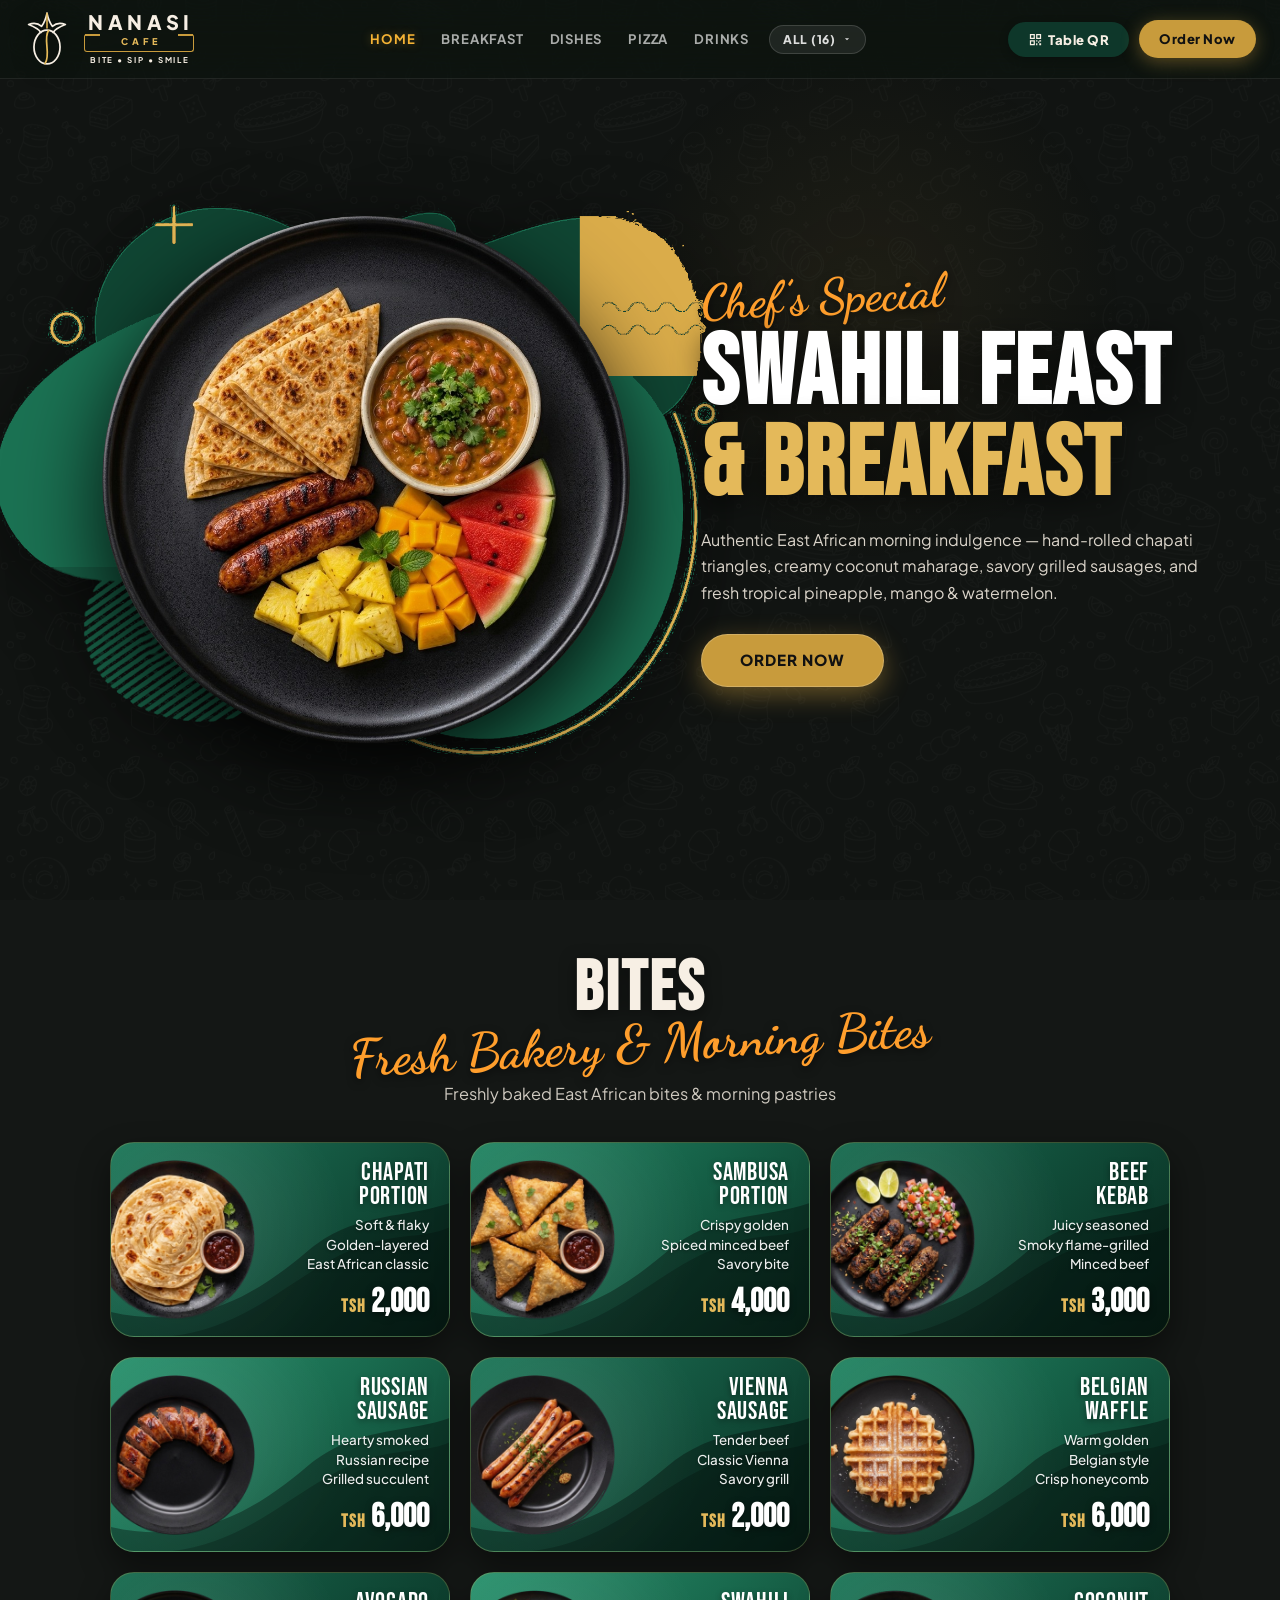
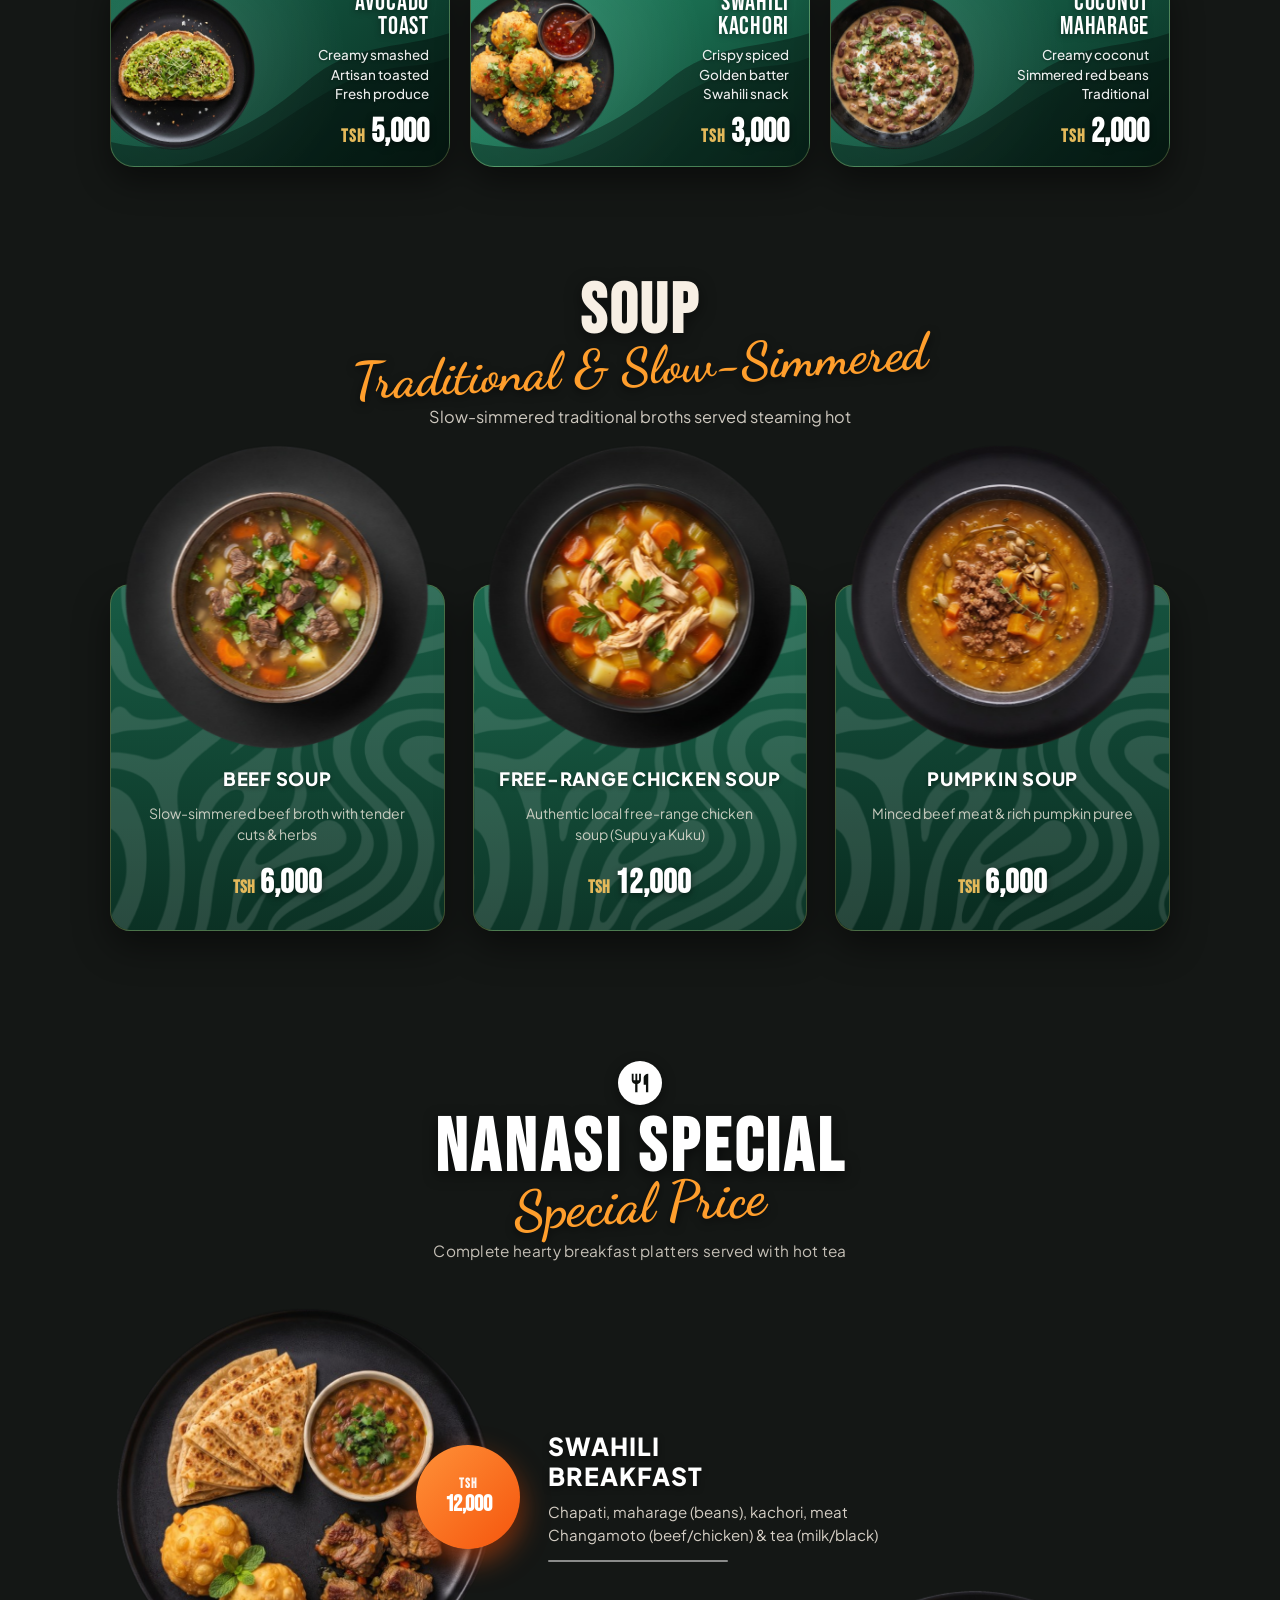
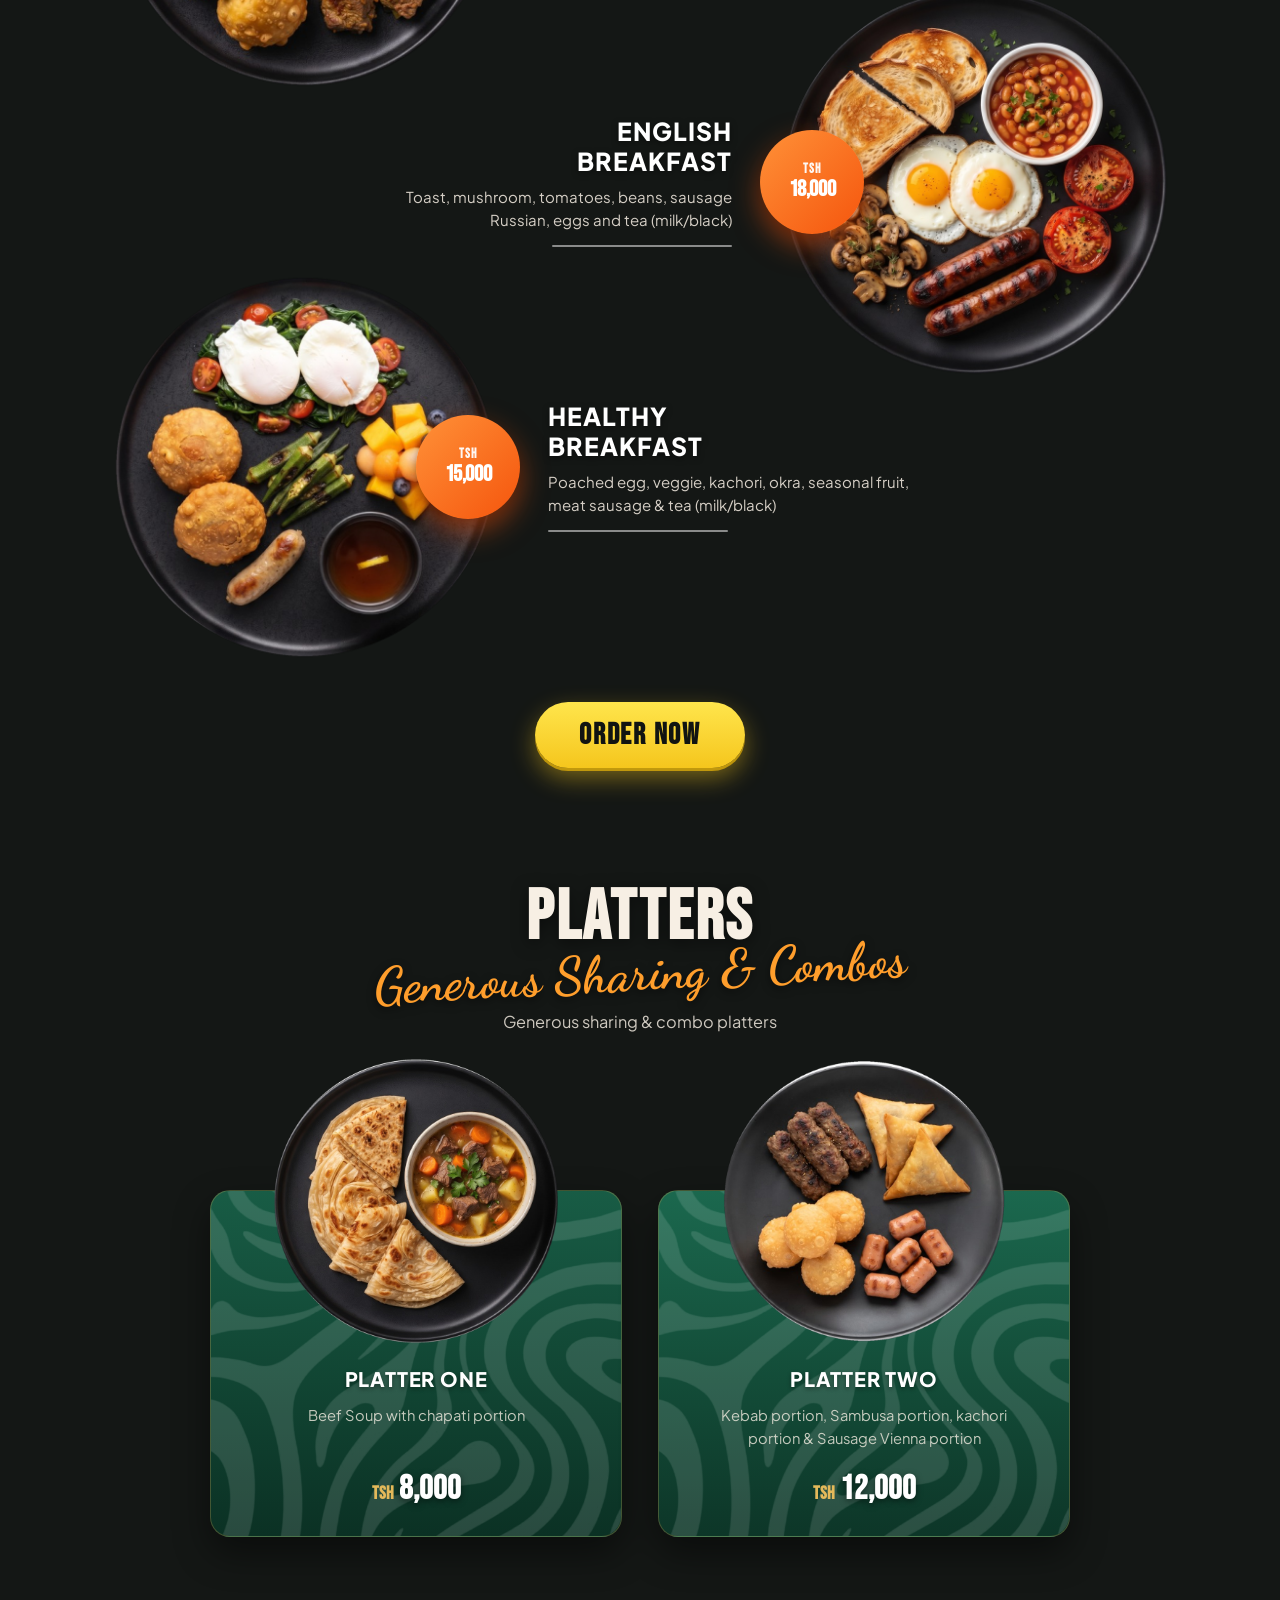
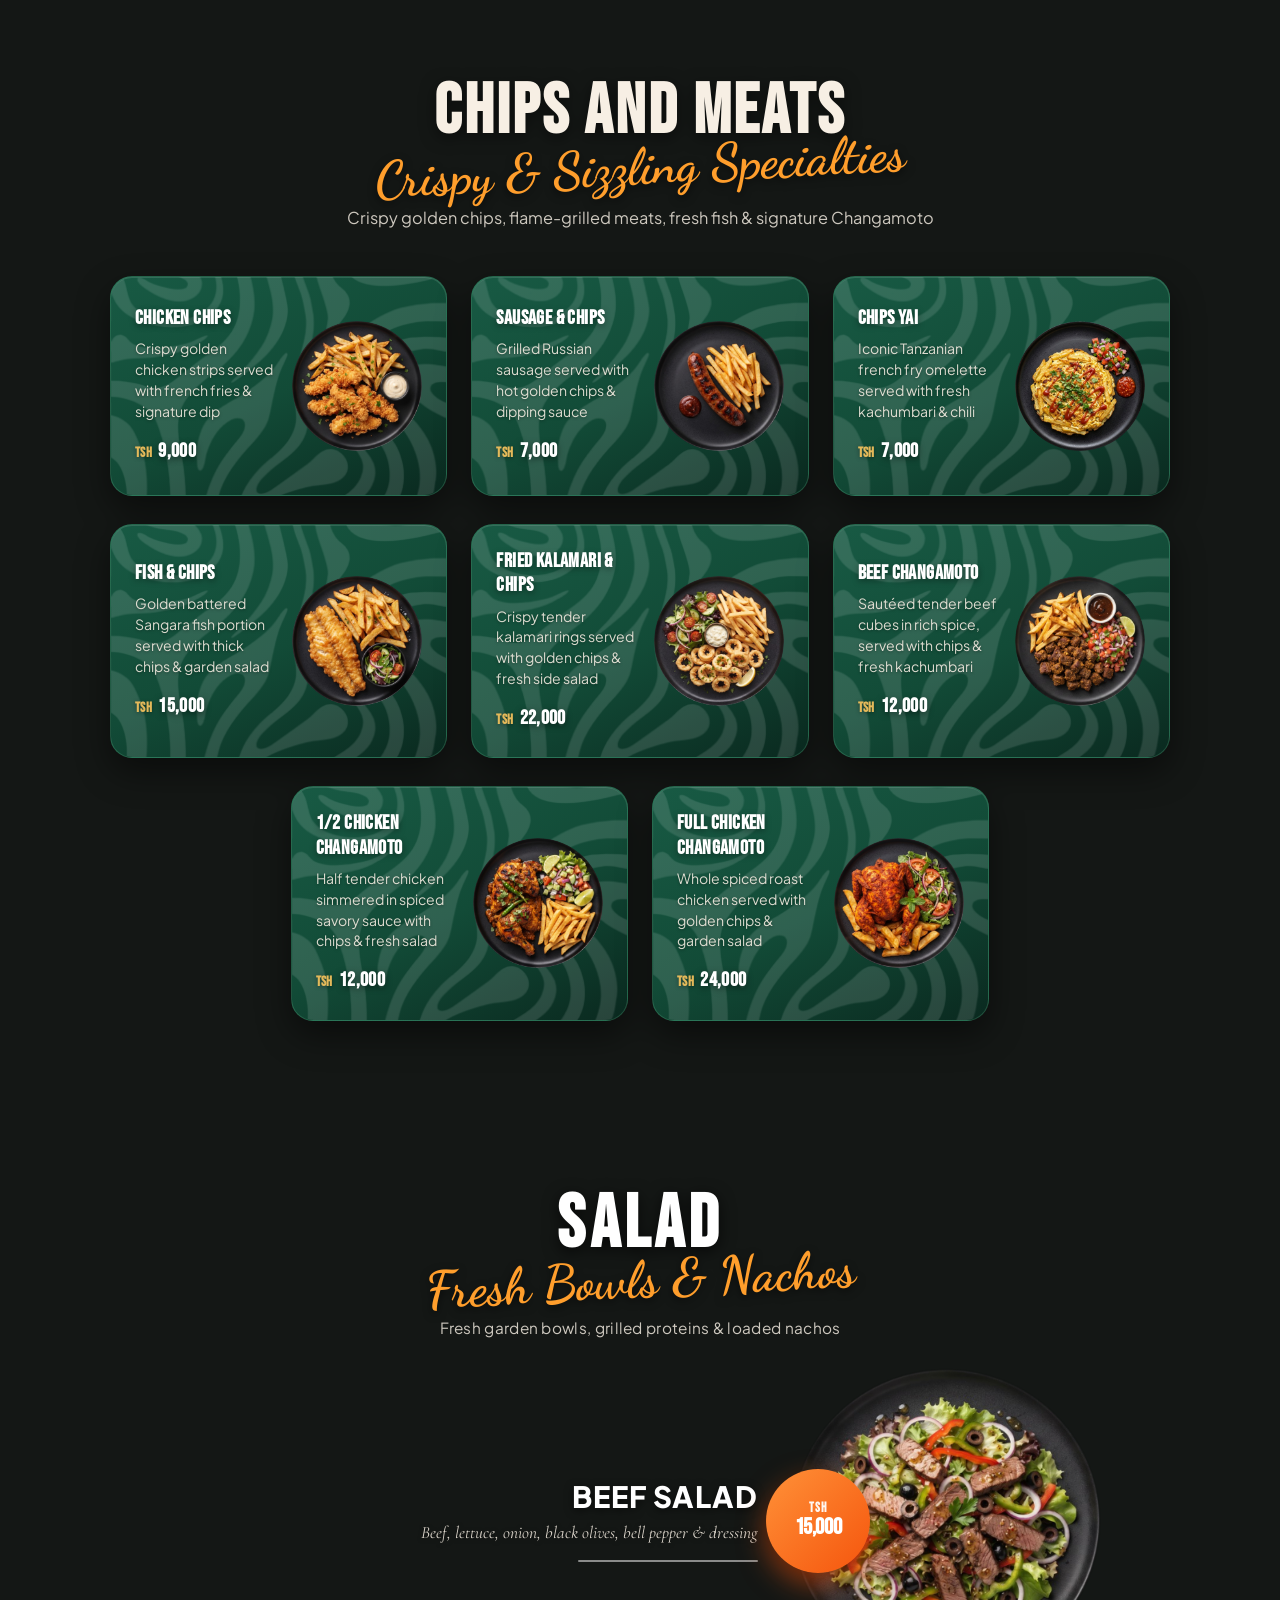
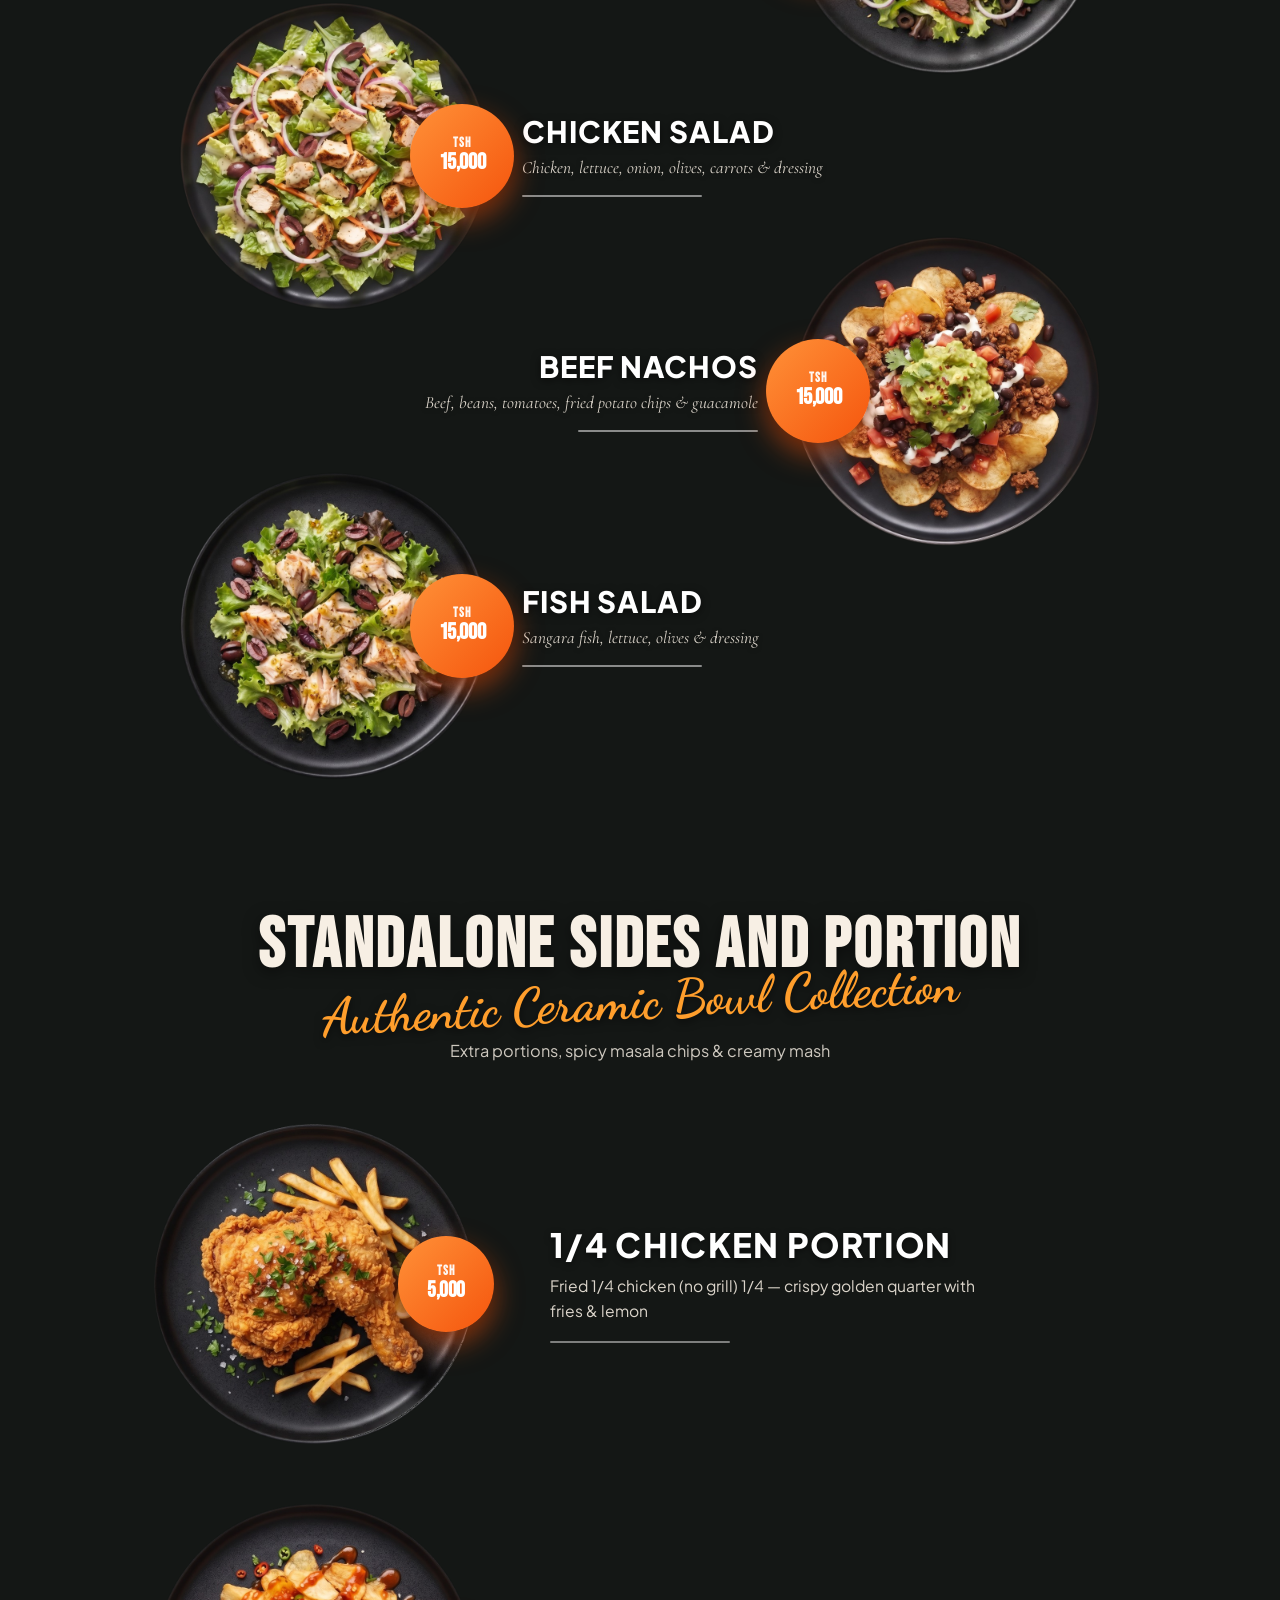
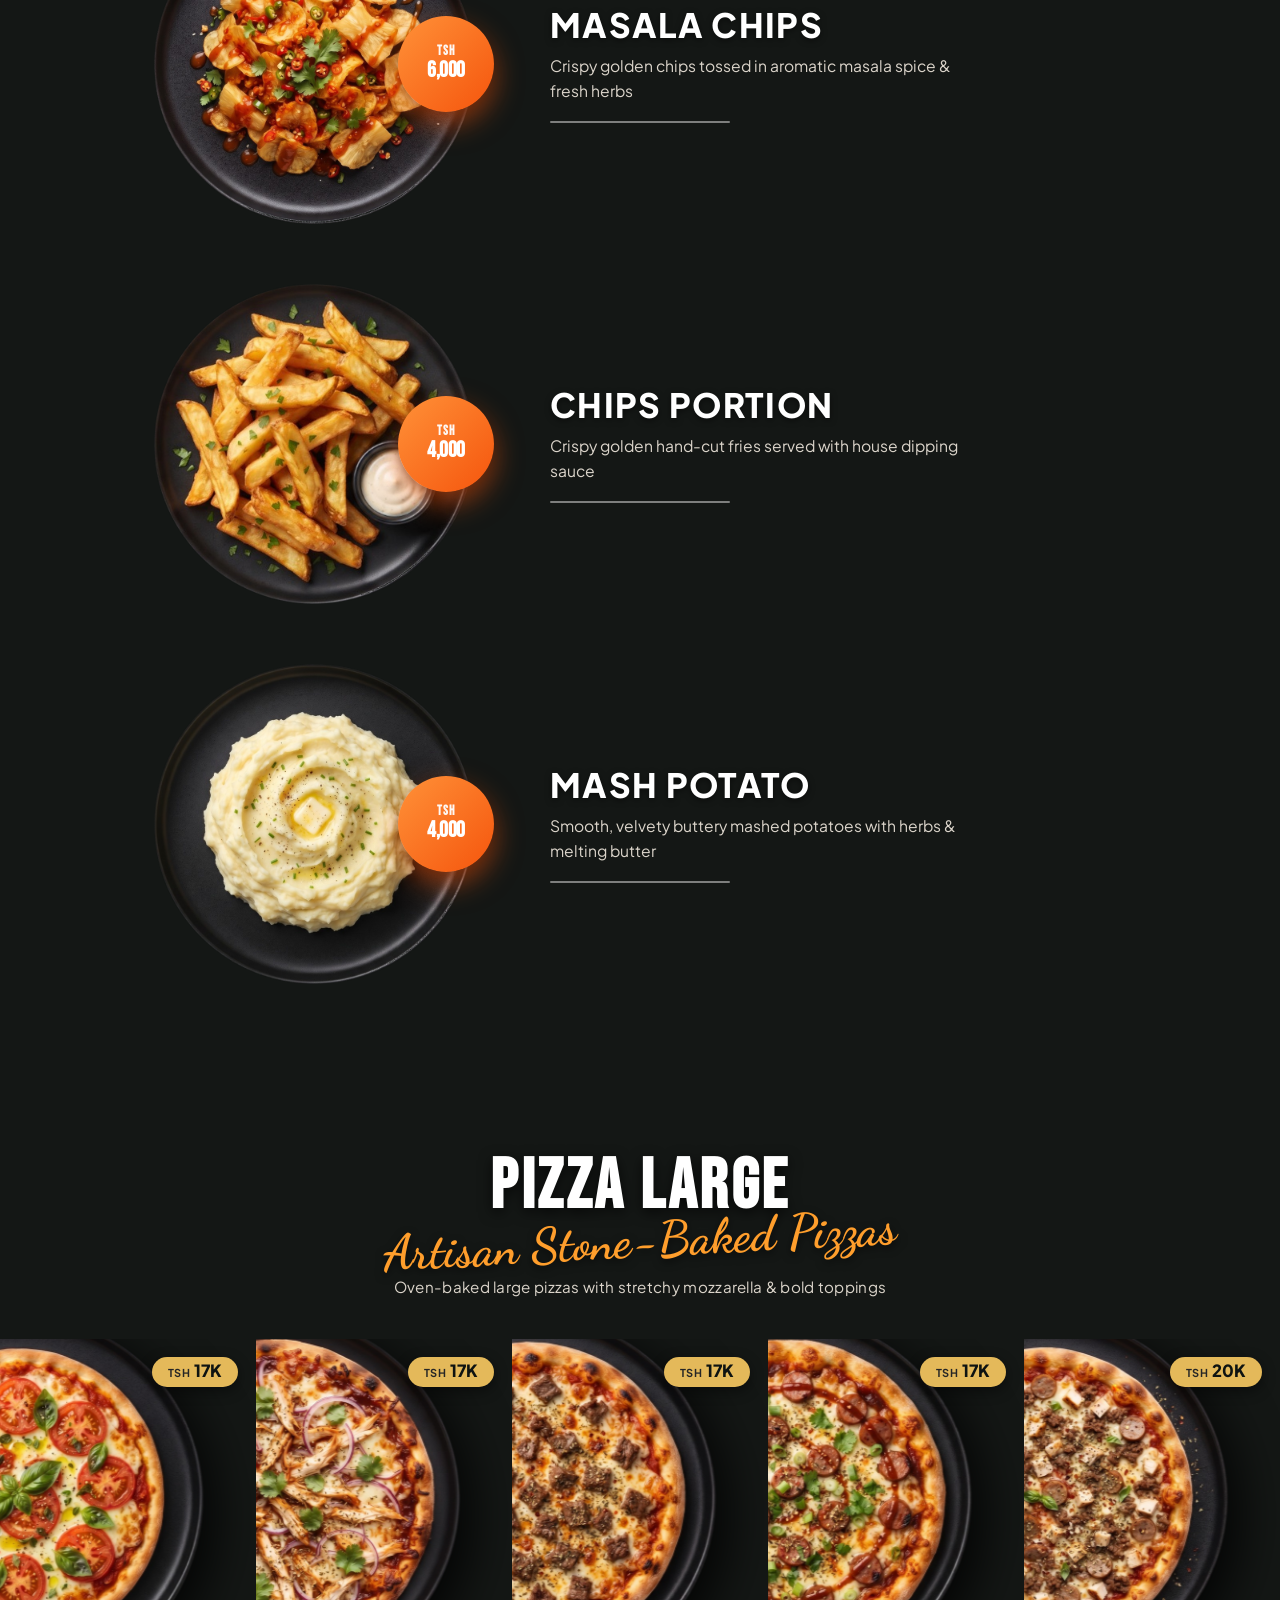
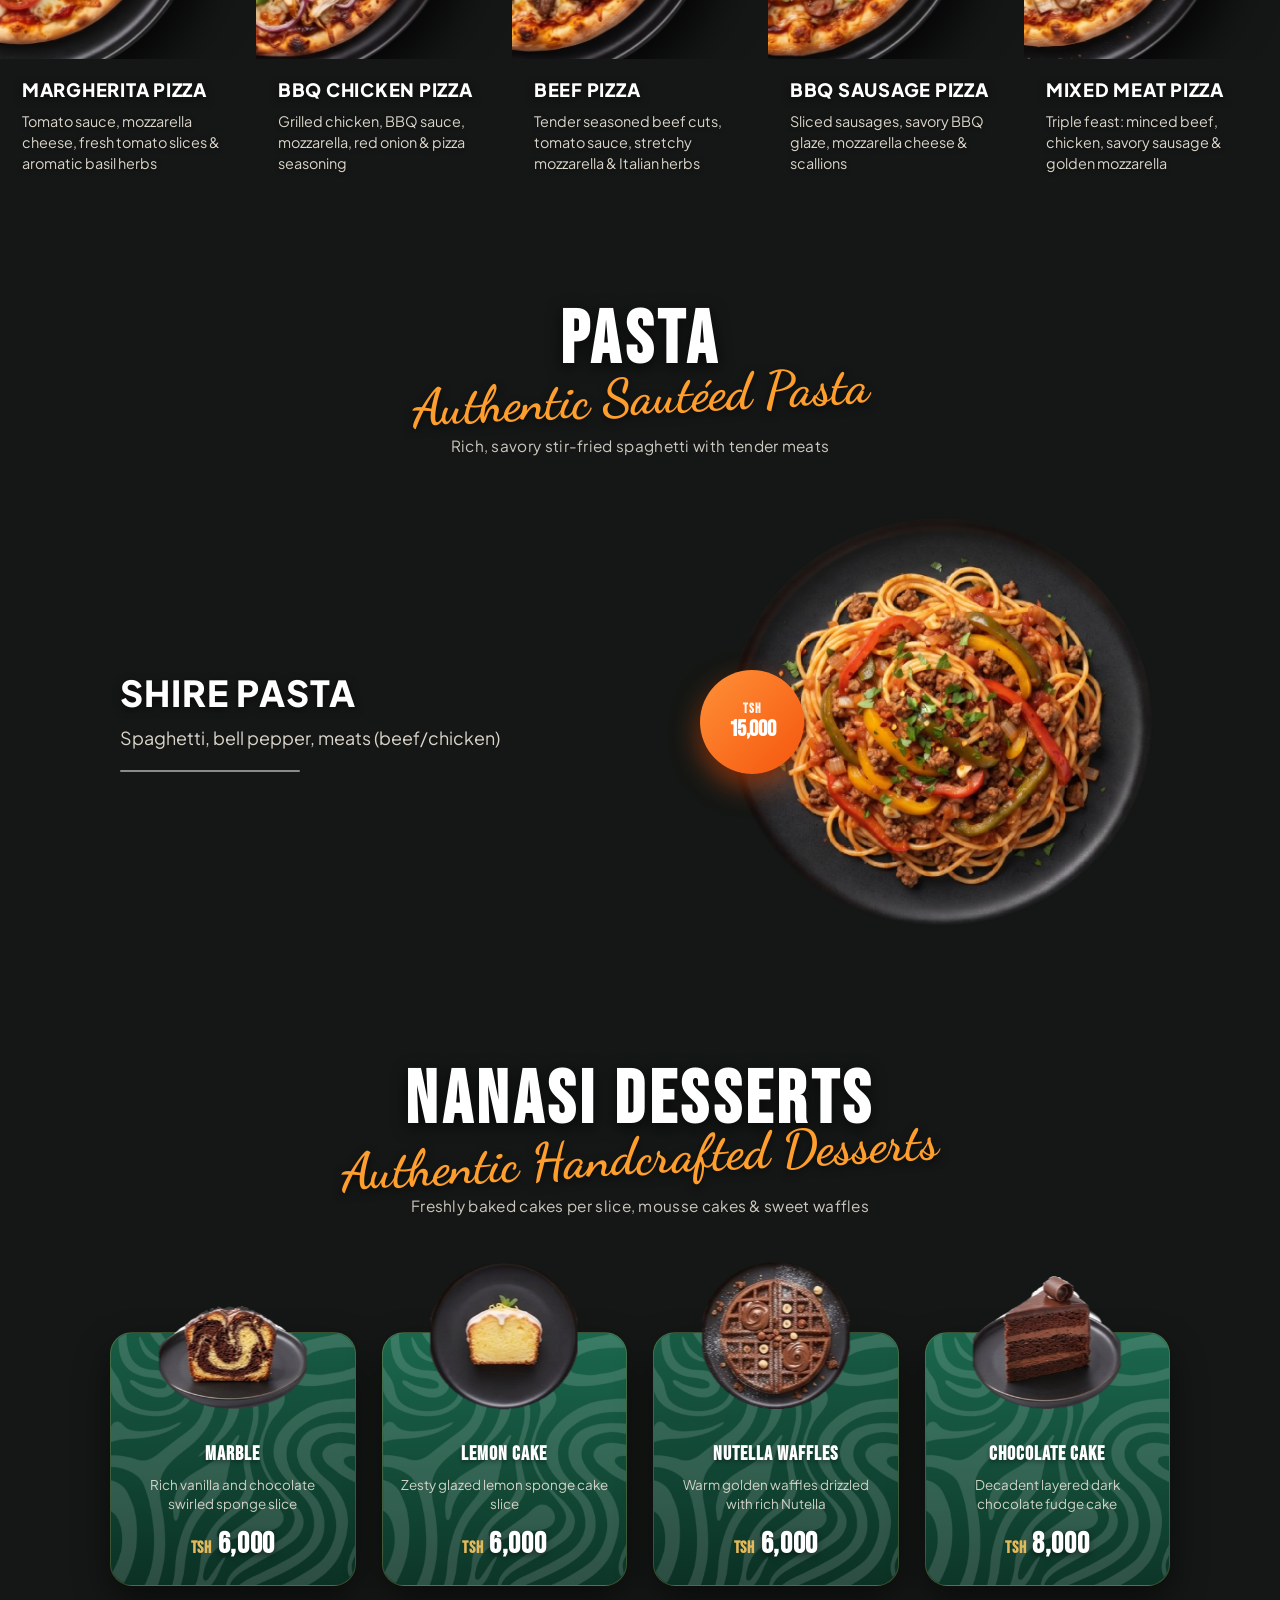
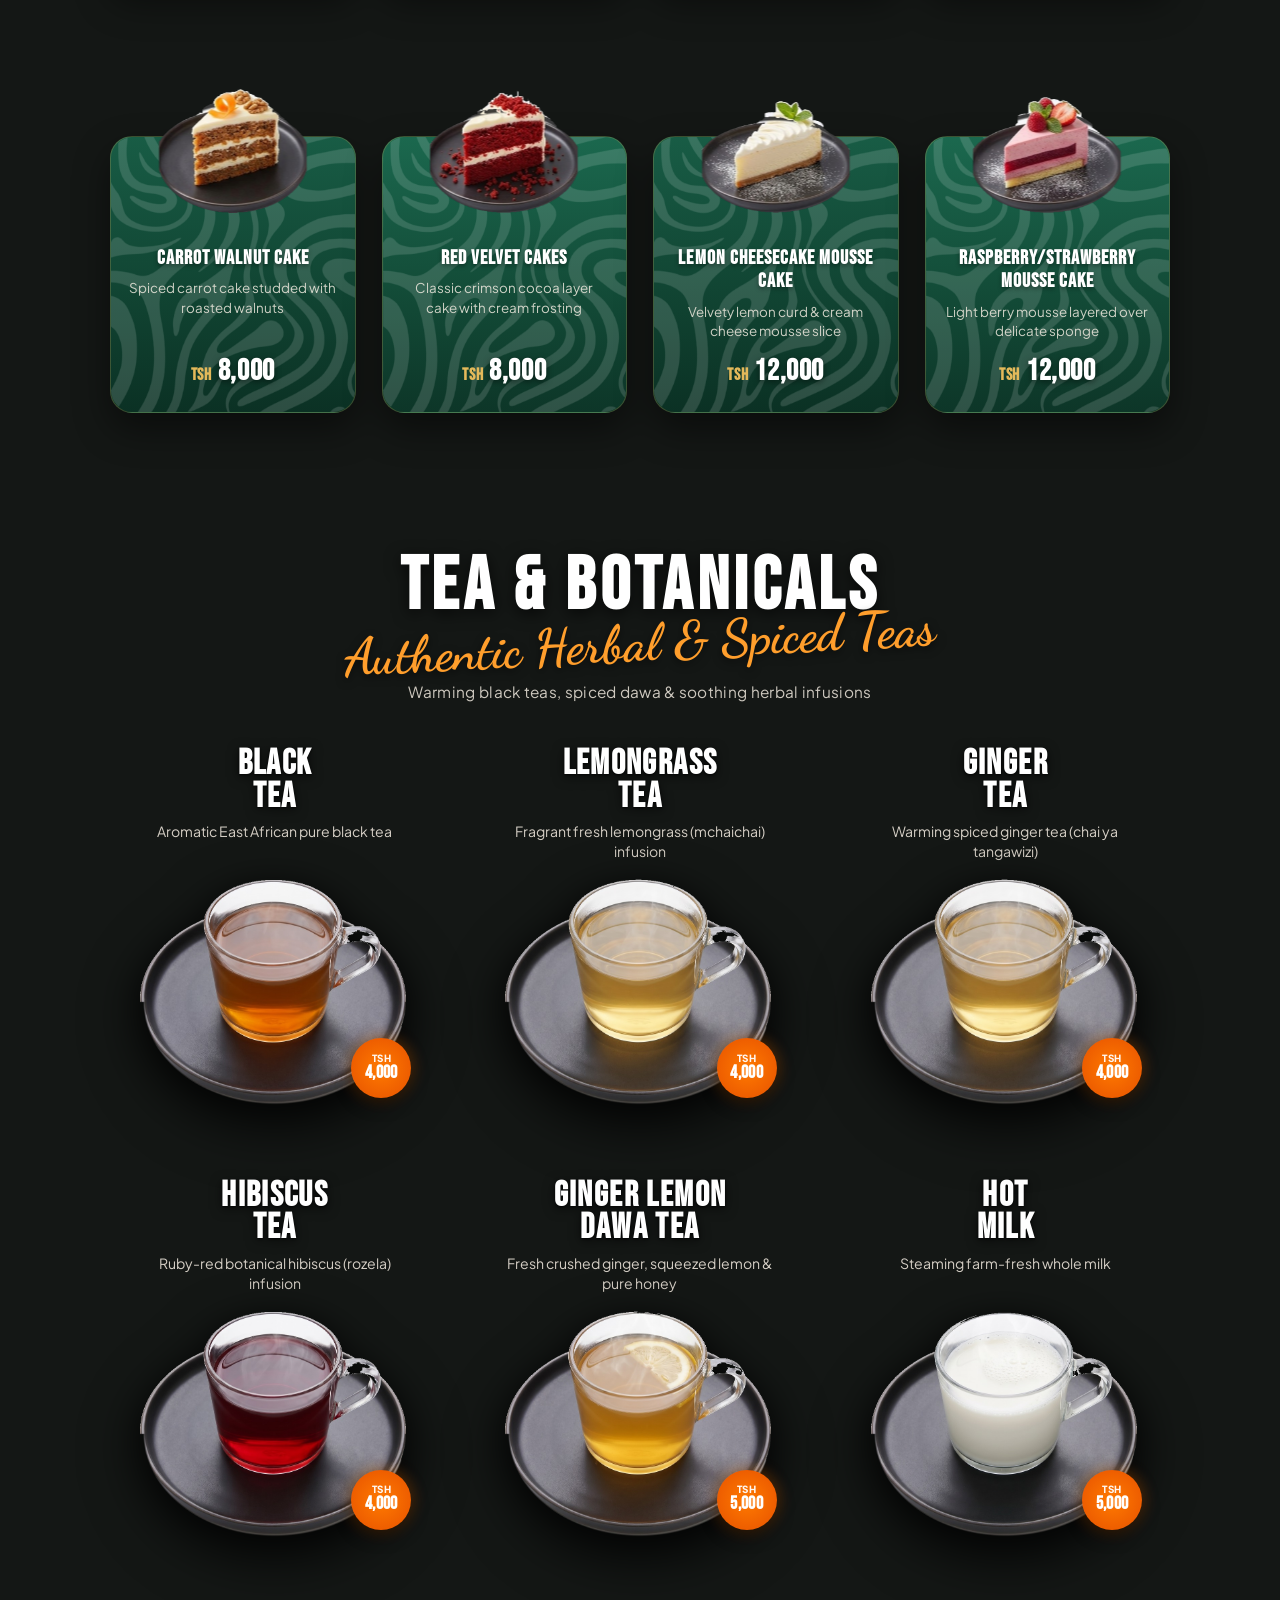
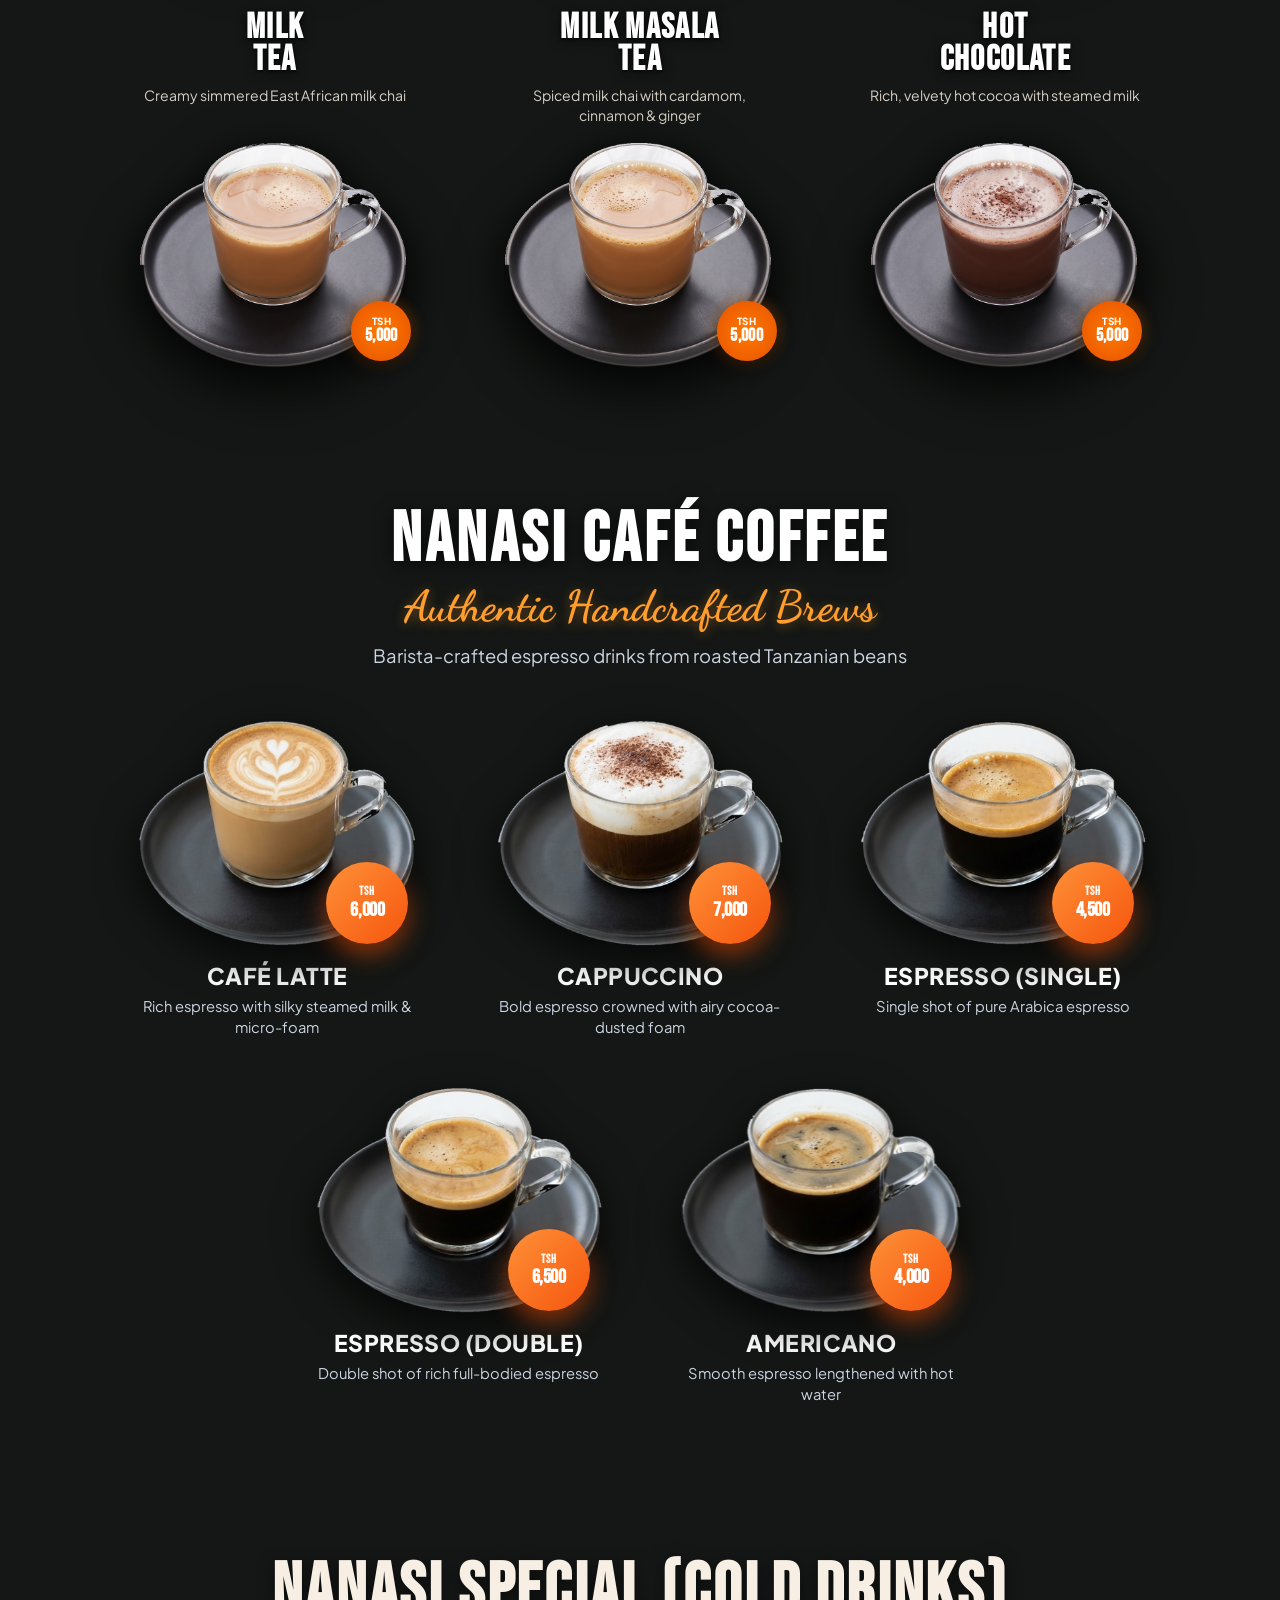
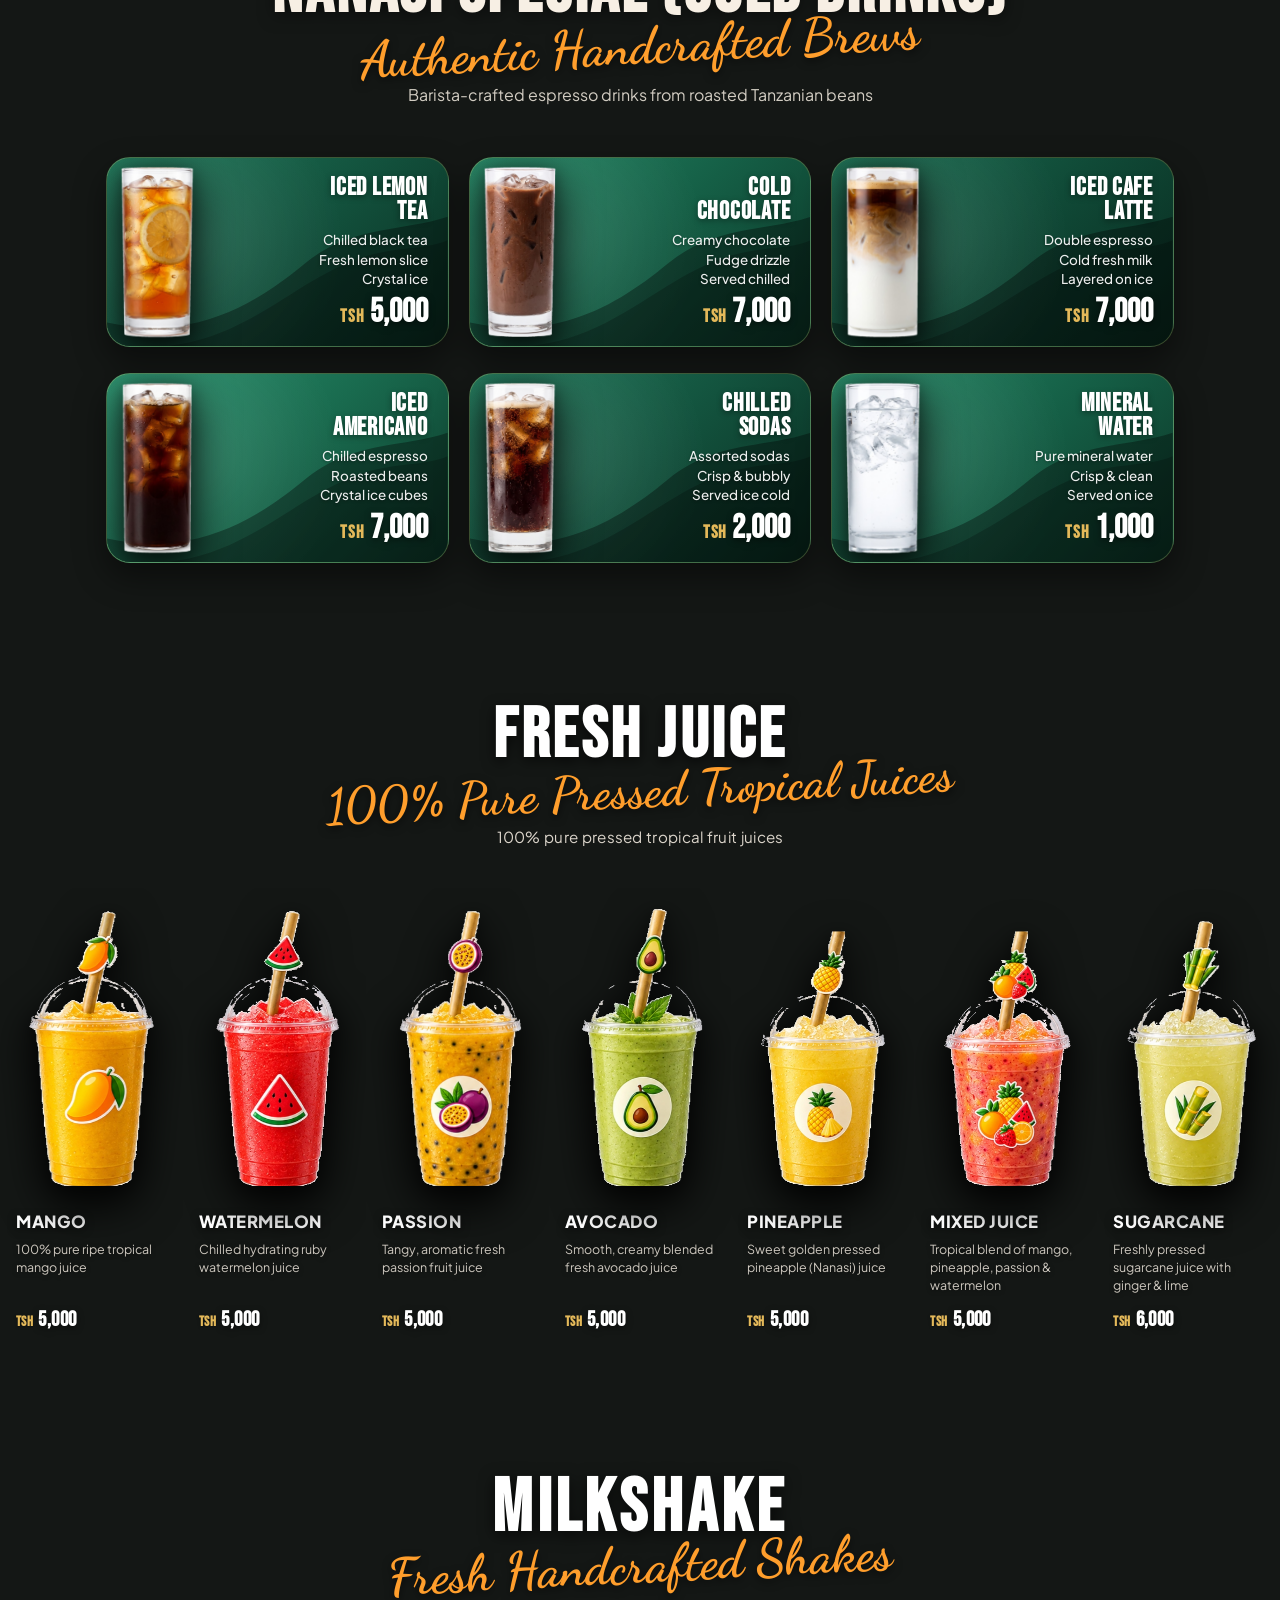
==== index.html @ a58fb1a2 "Initial commit: Nanasi menu website" ====
<!DOCTYPE html>
<html lang="en">
<head>
  <meta charset="UTF-8" />
  <meta name="viewport" content="width=device-width, initial-scale=1.0" />
  <title>NANASI CAFE — BITE . SIP . SMILE | Official Digital Menu</title>
  <meta name="description" content="Official Digital Menu of NANASI CAFE (BITE . SIP . SMILE) at Survey Complex, University Road, Dar es Salaam. Built in Nanasi Deep Green, Gold, Brown & Cream." />
  <meta name="theme-color" content="#0F3D2E" />

  <!-- Google Fonts -->
  <link rel="preconnect" href="https://fonts.googleapis.com" />
  <link rel="preconnect" href="https://fonts.gstatic.com" crossorigin />
  <link href="https://fonts.googleapis.com/css2?family=Almendra:ital,wght@0,700;1,700&family=Bebas+Neue&family=Cormorant+Garamond:ital,wght@1,700&family=Dancing+Script:wght@700&family=MedievalSharp&family=Pirata+One&family=Plus+Jakarta+Sans:wght@400;600;700;800&display=swap" rel="stylesheet" />

  <link rel="stylesheet" href="styles.css" />
</head>
<body>

  <!-- ================= TOP NAVIGATION BAR (FIXED & TRANSLUCENT NEAR TRANSPARENT) ================= -->
  <header class="topbar-wrapper" id="siteTopbar">
    <nav class="topbar-inner" aria-label="Top Navigation">
      <a href="#hero" class="topbar-brand" title="Nanasi Bakery & Cafe">
        <div class="hero-brand-combo">
          <svg class="nanasi-navbar-logo" viewBox="0 0 120 150" fill="none" xmlns="http://www.w3.org/2000/svg" aria-label="Nanasi Logo">
            <path d="M60 8 C56 26, 51 35, 46 42 C36 33, 22 33, 12 37 C28 43, 39 50, 44 58" stroke="#F7EFE4" stroke-width="4.5" stroke-linecap="round" stroke-linejoin="round"/>
            <path d="M60 8 C64 26, 69 35, 74 42 C84 33, 98 33, 108 37 C92 43, 81 50, 76 58" stroke="#F7EFE4" stroke-width="4.5" stroke-linecap="round" stroke-linejoin="round"/>
            <path d="M60 8 L60 46" stroke="#E5BA58" stroke-width="4" stroke-linecap="round"/>
            <ellipse cx="60" cy="96" rx="34" ry="44" stroke="#F7EFE4" stroke-width="4.5"/>
            <path d="M64 53 C49 74, 71 116, 55 139" stroke="#E5BA58" stroke-width="4.5" stroke-linecap="round"/>
          </svg>
          <div class="hero-brand-names">
            <div class="hero-brand-title">NANASI</div>
            <div class="hero-brand-bracket">
              <span class="bracket-text">CAFE</span>
            </div>
            <div class="hero-brand-slogan">BITE &bull; SIP &bull; SMILE</div>
          </div>
        </div>
      </a>

      <!-- Minimalist Category Navigation (Centered, Max 5 Main Items + All Dropdown) -->
      <div class="topbar-center-nav" id="topbarCenterNav">
        <div class="category-nav-track" id="categoryNavTrack">
          <a href="#hero" class="cat-nav-link active" data-section="hero">Home</a>
          <a href="#sec-nanasi-special-breakfast" class="cat-nav-link" data-section="sec-nanasi-special-breakfast">Breakfast</a>
          <a href="#sec-chips-and-meats" class="cat-nav-link" data-section="sec-chips-and-meats">Dishes</a>
          <a href="#sec-pizza-large" class="cat-nav-link" data-section="sec-pizza-large">Pizza</a>
          <a href="#sec-fresh-juice" class="cat-nav-link" data-section="sec-fresh-juice">Drinks</a>
        </div>

        <!-- Quick All 16 Dropdown Pill -->
        <button type="button" class="cat-all-btn" id="catAllBtn" aria-label="Explore all 16 categories" aria-expanded="false">
          <span>All (16)</span>
          <svg class="cat-all-chevron" width="10" height="10" viewBox="0 0 24 24" fill="currentColor"><path d="M7 10l5 5 5-5z"/></svg>
        </button>
      </div>

      <!-- Action Buttons -->
      <div class="topbar-actions">
        <button type="button" class="hero-nav-btn open-qr-btn" title="View Table QR Code">
          <svg width="15" height="15" viewBox="0 0 24 24" fill="currentColor" style="vertical-align:-2px;margin-right:5px;"><path d="M3 3h8v8H3V3zm2 2v4h4V5H5zm8-2h8v8h-8V3zm2 2v4h4V5h-4zM3 13h8v8H3v-8zm2 2v4h4v-4H5zm13-2h3v2h-3v-2zm-5 5h2v3h-2v-3zm5 0h3v3h-3v-3zm-2-3h2v2h-2v-2zm-3-2h2v2h-2v-2zm5 5h3v2h-3v-2z"/></svg>
          Table QR
        </button>
        <a href="https://wa.me/255700000000?text=Hello%20NANASI%20CAFE!%20I%20would%20like%20to%20order." target="_blank" rel="noopener" class="hero-nav-btn gold">
          Order Now
        </a>
      </div>

      <!-- Minimalist Translucent Dropdown Menu for all 16 sections -->
      <div class="cat-dropdown" id="catDropdown" role="menu">
        <div class="cat-dropdown-grid">
          <div>
            <div class="cat-group-title">Morning &amp; Bites</div>
            <div class="cat-group-list">
              <a href="#sec-bites" class="cat-drop-link" role="menuitem">• Bites &amp; Bakery</a>
              <a href="#sec-soup" class="cat-drop-link" role="menuitem">• Nourishing Soups</a>
              <a href="#sec-nanasi-special-breakfast" class="cat-drop-link" role="menuitem">• Breakfast Specials</a>
              <a href="#sec-platters" class="cat-drop-link" role="menuitem">• Sharing Platters</a>
            </div>
          </div>
          <div>
            <div class="cat-group-title">Main Dishes &amp; Sides</div>
            <div class="cat-group-list">
              <a href="#sec-chips-and-meats" class="cat-drop-link" role="menuitem">• Chips &amp; Grilled Meats</a>
              <a href="#sec-salad" class="cat-drop-link" role="menuitem">• Fresh Bowls &amp; Nachos</a>
              <a href="#sec-standalone-sides" class="cat-drop-link" role="menuitem">• Standalone Sides &amp; Portion</a>
              <a href="#sec-pizza-large" class="cat-drop-link" role="menuitem">• Handcrafted Large Pizza</a>
              <a href="#sec-pasta" class="cat-drop-link" role="menuitem">• Italian Pastas</a>
              <a href="#sec-desserts" class="cat-drop-link" role="menuitem">• Sweet Desserts</a>
            </div>
          </div>
          <div>
            <div class="cat-group-title">Drinks &amp; Refreshments</div>
            <div class="cat-group-list">
              <a href="#sec-tea-botanicals" class="cat-drop-link" role="menuitem">• Tea &amp; Botanicals</a>
              <a href="#sec-cafe-coffee" class="cat-drop-link" role="menuitem">• Café Roasted Coffee</a>
              <a href="#sec-nanasi-cold-special" class="cat-drop-link" role="menuitem">• Cold Specials &amp; Sodas</a>
              <a href="#sec-fresh-juice" class="cat-drop-link" role="menuitem">• 100% Fresh Juices</a>
              <a href="#sec-milkshake" class="cat-drop-link" role="menuitem">• Gourmet Milkshakes</a>
              <a href="#sec-smoothie" class="cat-drop-link" role="menuitem">• Tropical Smoothies</a>
            </div>
          </div>
        </div>
      </div>
    </nav>
  </header>

  <!-- ================= HERO SHOWCASE (INSPIRED BY REFERENCE LAYOUT IN ATTACHMENT) ================= -->
  <header class="hero-showcase" id="hero">
    <!-- Ambient Lighting Highlight (Flows seamlessly with below sections) -->
    <div class="hero-ambient-spot"></div>

    <div class="hero-inner-container">
      <!-- 2. Hero Main Grid: Left Big Ceramic Dish, Right Headline & Copy (Like Reference Attachment) -->
      <div class="hero-main-grid">
        <!-- Left Column: Plate Sitting on Forest Green Organic Shape (Like Attachment Reference) -->
        <div class="hero-left-dish-stage">
          <div class="hero-plate-wrapper" id="heroPlateWrapper" role="button" tabindex="0" title="Click plate to switch special (1 of 3)" aria-label="Switch breakfast special">
            <!-- Nanasi Forest Green Custom Shape Badge (From User Attachment) -->
            <img
              src="assets/brand/nanasi_hero_shape_badge.png"
              alt=""
              class="hero-dish-blob-backdrop"
              aria-hidden="true"
            />

            <!-- The User's Attached Plate (Dual-Layer Cinema Crossfade & Slow-Motion Spin) -->
            <div class="hero-plate-rotator" id="heroPlateRotator">
              <div class="hero-plate-spinner">
                <img
                  id="heroPlateImgA"
                  src="assets/dishes/swahili_breakfast_black_plate.png"
                  alt="Nanasi Cafe Authentic Swahili Breakfast Feast"
                  class="hero-plate-img active"
                />
                <img
                  id="heroPlateImgB"
                  src="assets/dishes/special_english_breakfast.png"
                  alt="Nanasi Cafe Breakfast Special"
                  class="hero-plate-img"
                />
              </div>
            </div>
          </div>
        </div>

        <!-- Right Column: Bold Typography & Action Button -->
        <div class="hero-right-content">
          <div class="hero-script-tag" id="heroScriptTag">Chef&rsquo;s Special</div>

          <h1 class="hero-headline hero-text-anim" id="heroHeadline">
            <span class="headline-white" id="heroHeadlineWhite">SWAHILI FEAST</span>
            <span class="headline-accent" id="heroHeadlineAccent">&amp; BREAKFAST</span>
          </h1>

          <p class="hero-subtitle hero-text-anim" id="heroSubtitle">
            Authentic East African morning indulgence &mdash; hand-rolled chapati triangles, creamy coconut maharage, savory grilled sausages, and fresh tropical pineapple, mango &amp; watermelon.
          </p>

          <div class="hero-actions-row">
            <a id="heroOrderBtn" href="https://wa.me/255700000000?text=Hello%20NANASI%20CAFE!%20I%20would%20like%20to%20order%20the%20Swahili%20Breakfast%20(TSH%2012,000)." target="_blank" rel="noopener" class="btn-hero-action">
              ORDER NOW
            </a>
          </div>
        </div>
      </div>
    </div>
  </header>


  <!-- ================= DYNAMIC MULTI-ARCHETYPE MENU STREAM ================= -->
  <main class="dynamic-menu-stream">
    <!-- All 16 Sections Dynamically Rendered Across the Reference Poster Archetypes -->
    <div id="menuContainer"></div>
  </main>



  <!-- ================= DISH PHOTO & ORDER MODAL ================= -->
  <div id="dishModal" class="modal-backdrop" role="dialog" aria-modal="true" aria-labelledby="modalDishName">
    <div class="modal-card">
      <button type="button" class="modal-close" aria-label="Close">✕</button>
      <div class="modal-img-wrap">
        <img id="modalDishImg" class="modal-img" src="" alt="" />
      </div>
      <div class="modal-body">
        <div id="modalDishCat" class="modal-cat-tag">CATEGORY</div>
        <div class="modal-title-row">
          <div id="modalDishName" class="modal-title">Dish Name</div>
          <span id="modalDishPrice" class="modal-price">TSH 0</span>
        </div>
        <p id="modalDishDesc" class="modal-desc"></p>
        <a id="modalOrderBtn" href="#" target="_blank" rel="noopener" class="btn-order-whatsapp">
          💬 ORDER NOW ON WHATSAPP
        </a>
      </div>
    </div>
  </div>

  <!-- ================= SCANNABLE QR CODE MODAL ================= -->
  <div id="qrModal" class="modal-backdrop" role="dialog" aria-modal="true" aria-labelledby="qrModalTitle">
    <div class="modal-card">
      <button type="button" class="modal-close" aria-label="Close">✕</button>

      <!-- Top Visual Stage: QR Code Card -->
      <div class="qr-stage-wrap">
        <div class="qr-card-frame">
          <div class="qr-brand-name">NANASI CAFE</div>
          <div class="qr-brand-slogan">BITE &bull; SIP &bull; SMILE</div>
          <div class="qr-white-box">
            <img id="qrImage" src="" alt="Nanasi Cafe Digital Menu QR Code" />
          </div>
          <div id="qrUrlText" class="qr-url-text">nanasicafe.co.tz/menu</div>
          <div class="qr-sub-text">Survey Complex, University Road &bull; Dar es Salaam</div>
        </div>
      </div>

      <!-- Bottom Frosted Translucent Glass Body (Matches Dish Modal) -->
      <div class="modal-body">
        <div class="modal-cat-tag">TABLE &amp; SHAREABLE QR CODE</div>
        <div class="modal-title-row" style="margin-bottom: 4px;">
          <h2 id="qrModalTitle" class="modal-title" style="margin: 0; font-size: 2.1rem;">
            SCAN FOR OUR ONLINE MENU
          </h2>
        </div>
        <p class="modal-desc" style="margin-bottom: 16px;">
          Scan with any smartphone camera to open our live interactive menu, or copy the direct link to share with table guests.
        </p>

        <div class="qr-actions-row">
          <button type="button" id="copyLinkBtn" class="btn-qr-action dark">
            <svg width="15" height="15" viewBox="0 0 24 24" fill="none" stroke="currentColor" stroke-width="2.2" stroke-linecap="round" stroke-linejoin="round" aria-hidden="true"><rect x="9" y="9" width="13" height="13" rx="2" ry="2"></rect><path d="M5 15H4a2 2 0 0 1-2-2V4a2 2 0 0 1 2-2h9a2 2 0 0 1 2 2v1"></path></svg>
            <span class="btn-label">COPY LINK</span>
          </button>
          <button type="button" onclick="window.print()" class="btn-qr-action gold">
            <svg width="15" height="15" viewBox="0 0 24 24" fill="none" stroke="currentColor" stroke-width="2.2" stroke-linecap="round" stroke-linejoin="round" aria-hidden="true"><polyline points="6 9 6 2 18 2 18 9"></polyline><path d="M6 18H4a2 2 0 0 1-2-2v-5a2 2 0 0 1 2-2h16a2 2 0 0 1 2 2v5a2 2 0 0 1-2 2h-2"></path><rect x="6" y="14" width="12" height="8"></rect></svg>
            <span class="btn-label">PRINT QR CARD</span>
          </button>
        </div>
      </div>
    </div>
  </div>

  <script src="menu-data.js"></script>
  <script src="app.js"></script>
</body>
</html>
---- styles.css ----
/* ==========================================================================
   NANASI CAFE — BITE . SIP . SMILE
   Official Brand Colors:
     • Deep Green (Primary):   #0F3D2E  (Dark: #08241B, Mid: #165440)
     • Gold (Accent):          #C89B3C  (Light: #E2B857, Soft: #F2D68A)
     • Brown (Supporting):     #6B3E1E  (Dark: #472812)
     • Cream (Background):     #F7EFE4  (Light: #FDF9F3, Warm: #EDE0CE)
     • Charcoal (Text/Dark):   #222222  (Obsidian: #151816)

   Dynamic Layout Archetypes (From the 8 Reference Attachments):
     1. Brush-Stroke Split Poster (Attachment 1 - Dulcet style)
     2. Curved S-Path Connected Plates & Dotted Leaders (Attachment 2 - Burger City style)
     3. Yin-Yang S-Curve Editorial Split Canvas (Attachment 3 - Sub Floors style)
     4. Line-Art Food & Dessert Doodle Wallpaper (Attachment 4 & 8)
     5. Vertical Ribbon Rail with Overlapping Circular Plates (Attachment 5 - Gourmet Boss style)
     6. 6-Tile Concentric Ripple Bowl Grid (Attachment 6 - Jimbo style)
     7. Alternating Rounded Pill Stage Cards + Scalloped Price Badges (Attachment 7 - CheckCheck style)
   ========================================================================== */

:root {
  --nanasi-green: #0F3D2E;
  --nanasi-green-deep: #072219;
  --nanasi-green-mid: #165641;
  --nanasi-gold: #C89B3C;
  --nanasi-gold-bright: #E4B95A;
  --nanasi-gold-pale: #F5E3B8;
  --nanasi-brown: #6B3E1E;
  --nanasi-brown-deep: #4A2912;
  --nanasi-cream: #F7EFE4;
  --nanasi-cream-light: #FCF8F2;
  --nanasi-cream-warm: #EADBC6;
  --nanasi-charcoal: #222222;
  --nanasi-obsidian: #141715;

  --font-display: 'Bebas Neue', 'Oswald', Impact, sans-serif;
  --font-sans: 'Plus Jakarta Sans', -apple-system, BlinkMacSystemFont, sans-serif;
  --font-serif: 'Cormorant Garamond', Georgia, serif;
  --font-script: 'Dancing Script', cursive;

  --shadow-plate: 0 18px 38px rgba(7, 34, 25, 0.48);
  --shadow-soft: 0 12px 32px rgba(15, 61, 46, 0.14);
  --transition-spring: 0.38s cubic-bezier(0.22, 1, 0.36, 1);
}

*, *::before, *::after {
  box-sizing: border-box;
  margin: 0;
  padding: 0;
}

html {
  scroll-behavior: smooth;
  scroll-padding-top: 78px;
  -webkit-font-smoothing: antialiased;
}

body {
  font-family: var(--font-sans);
  background-color: var(--nanasi-obsidian);
  color: var(--nanasi-cream);
  line-height: 1.5;
  overflow-x: hidden;
  position: relative;
}

/* Attachment 4 & 8: Seamless Line-Art Food & Bakery Doodle Pattern Overlay */
body::before {
  content: "";
  position: fixed;
  inset: 0;
  background-image: url("assets/brand/doodle_pattern_dark.jpg");
  background-size: 360px auto;
  background-repeat: repeat;
  opacity: 0.12;
  pointer-events: none;
  z-index: 0;
}

/* Smooth Scroll Reveal Without Layout Shifts (Glitch-Free) */
.reveal-on-scroll {
  opacity: 1;
  transform: none;
}

/* ==========================================================================
   HERO HEADER — STYLED AFTER ATTACHED MODERN RESTAURANT SHOWCASE LAYOUT
   Features organic curved wave, big ceramic dish on the left, bold typography on
   the right, 4-item circular feature bar below, and floating herb/fruit accents.
   ========================================================================== */
html {
  scroll-behavior: smooth;
}

section[id^="sec-"],
.hero-showcase {
  scroll-margin-top: 85px;
}

/* ==========================================================================
   TRANSLUCENT NEAR-TRANSPARENT STICKY/FIXED TOPBAR
   ========================================================================== */
.topbar-wrapper {
  position: fixed;
  top: 0;
  left: 0;
  right: 0;
  width: 100%;
  z-index: 150;
  background: rgba(11, 19, 14, 0.42);
  backdrop-filter: blur(20px) saturate(160%);
  -webkit-backdrop-filter: blur(20px) saturate(160%);
  border-bottom: 1px solid rgba(255, 255, 255, 0.08);
  transition: background 0.3s ease, border-color 0.3s ease, box-shadow 0.3s ease;
}

.topbar-wrapper.is-scrolled {
  background: rgba(8, 15, 11, 0.62);
  backdrop-filter: blur(24px) saturate(180%);
  -webkit-backdrop-filter: blur(24px) saturate(180%);
  border-bottom: 1px solid rgba(245, 179, 53, 0.18);
  box-shadow: 0 10px 35px rgba(0, 0, 0, 0.45);
}

.topbar-inner {
  max-width: 1340px;
  margin: 0 auto;
  padding: 10px 24px;
  display: flex;
  align-items: center;
  justify-content: space-between;
  gap: 16px;
  position: relative;
}

.topbar-brand {
  display: inline-flex;
  align-items: center;
  gap: 12px;
  text-decoration: none;
  flex-shrink: 0;
  min-width: 200px;
}

.topbar-brand:hover .hero-brand-combo {
  transform: translateY(-2px);
}

/* Center Category Navigation (Centered Dead-Center) */
.topbar-center-nav {
  flex: 1;
  display: flex;
  align-items: center;
  justify-content: center;
  gap: 16px;
}

.category-nav-track {
  display: flex;
  align-items: center;
  justify-content: center;
  gap: 18px;
}

.cat-nav-link {
  font-family: var(--font-sans);
  font-size: 0.82rem;
  font-weight: 700;
  letter-spacing: 0.06em;
  text-transform: uppercase;
  color: rgba(255, 255, 255, 0.65);
  text-decoration: none;
  padding: 6px 4px;
  white-space: nowrap;
  transition: color 0.22s ease, text-shadow 0.22s ease;
  background: transparent !important;
  border: none !important;
  box-shadow: none !important;
  border-radius: 0 !important;
  user-select: none;
}

.cat-nav-link:hover {
  color: #FFFFFF;
  background: transparent !important;
  border: none !important;
  box-shadow: none !important;
}

.cat-nav-link.active {
  color: #F5B335;
  background: transparent !important;
  border: none !important;
  box-shadow: none !important;
  text-shadow: 0 0 10px rgba(245, 179, 53, 0.35);
}

/* Quick 'All (16)' Dropdown Pill — NO GOLDEN BORDERS */
.cat-all-btn {
  display: inline-flex;
  align-items: center;
  gap: 6px;
  font-family: var(--font-sans);
  font-size: 0.75rem;
  font-weight: 800;
  letter-spacing: 0.06em;
  text-transform: uppercase;
  color: rgba(255, 255, 255, 0.85);
  background: rgba(255, 255, 255, 0.08);
  border: 1px solid rgba(255, 255, 255, 0.14);
  padding: 6px 13px;
  border-radius: 999px;
  cursor: pointer;
  white-space: nowrap;
  flex-shrink: 0;
  transition: all 0.2s ease;
}

.cat-all-btn:hover,
.cat-all-btn[aria-expanded="true"] {
  background: rgba(255, 255, 255, 0.16);
  border-color: rgba(255, 255, 255, 0.28);
  color: #FFFFFF;
  box-shadow: 0 0 14px rgba(255, 255, 255, 0.08);
}

.cat-all-chevron {
  transition: transform 0.25s ease;
}

.cat-all-btn[aria-expanded="true"] .cat-all-chevron {
  transform: rotate(180deg);
}

/* Action Buttons */
.topbar-actions {
  display: flex;
  align-items: center;
  justify-content: flex-end;
  gap: 10px;
  flex-shrink: 0;
  min-width: 200px;
}

/* Dropdown Menu Modal / Sheet — NO GOLDEN BORDERS */
.cat-dropdown {
  position: absolute;
  top: calc(100% + 10px);
  left: 50%;
  transform: translateX(-50%) translateY(-10px);
  width: 680px;
  background: rgba(10, 20, 15, 0.94);
  backdrop-filter: blur(28px);
  -webkit-backdrop-filter: blur(28px);
  border: 1px solid rgba(255, 255, 255, 0.12);
  border-radius: 22px;
  padding: 22px 24px;
  box-shadow: 0 25px 60px rgba(0, 0, 0, 0.8);
  opacity: 0;
  pointer-events: none;
  transition: all 0.25s ease;
  z-index: 200;
}

.cat-dropdown.open {
  opacity: 1;
  pointer-events: auto;
  transform: translateY(0);
}

.cat-dropdown-grid {
  display: grid;
  grid-template-columns: repeat(3, 1fr);
  gap: 18px;
}

.cat-group-title {
  font-size: 0.72rem;
  font-weight: 800;
  letter-spacing: 0.12em;
  text-transform: uppercase;
  color: #E2B857;
  margin-bottom: 10px;
  padding-bottom: 5px;
  border-bottom: 1px solid rgba(255, 255, 255, 0.08);
}

.cat-group-list {
  display: flex;
  flex-direction: column;
  gap: 5px;
}

.cat-drop-link {
  color: rgba(255, 255, 255, 0.82);
  text-decoration: none;
  font-size: 0.82rem;
  font-weight: 600;
  padding: 6px 10px;
  border-radius: 8px;
  border: none;
  transition: background 0.15s, color 0.15s, transform 0.15s;
}

.cat-drop-link:hover {
  background: rgba(255, 255, 255, 0.09);
  color: #FFFFFF;
  transform: translateX(3px);
}

.hero-showcase {
  position: relative;
  z-index: 2;
  background: transparent;
  border-bottom: none;
  overflow: hidden;
  min-height: 100vh;
  display: flex;
  align-items: center;
  justify-content: center;
  padding: 130px 0 70px;
  box-sizing: border-box;
}

.hero-ambient-spot {
  position: absolute;
  top: 5%;
  right: 12%;
  width: 520px;
  height: 520px;
  background: radial-gradient(circle, rgba(200, 155, 60, 0.08) 0%, transparent 70%);
  pointer-events: none;
  z-index: 1;
}

.hero-inner-container {
  max-width: 1240px;
  margin: 0 auto;
  padding: 0 28px;
  position: relative;
  z-index: 3;
}

/* 1. TOP NAVBAR */
.hero-navbar {
  display: flex;
  align-items: center;
  justify-content: space-between;
  gap: 20px;
  padding: 22px 0 32px;
  border-bottom: 1px solid rgba(255, 255, 255, 0.08);
  margin-bottom: 34px;
}

.hero-brand-link {
  text-decoration: none;
  display: inline-block;
}

/* Official Logo without borders — stands out cleanly on its own */
.hero-brand-combo {
  display: inline-flex;
  align-items: center;
  gap: 14px;
  text-decoration: none;
  background: transparent;
  border: none;
  padding: 0;
  border-radius: 0;
  box-shadow: none;
  transition: transform 0.2s ease;
}

.hero-brand-combo:hover {
  transform: translateY(-2px);
}

.nanasi-navbar-logo {
  width: 46px;
  height: 58px;
  flex-shrink: 0;
  filter: drop-shadow(0 2px 10px rgba(0, 0, 0, 0.6));
}

.hero-brand-names {
  display: flex;
  flex-direction: column;
  align-items: center;
}

.hero-brand-title {
  font-family: var(--font-sans);
  font-size: 1.25rem;
  font-weight: 800;
  letter-spacing: 0.22em;
  color: var(--nanasi-cream);
  line-height: 1;
  padding-left: 0.22em;
}

.hero-brand-bracket {
  position: relative;
  display: inline-flex;
  justify-content: center;
  width: 110px;
  padding: 1px 0 2px;
  margin: 2px 0;
  border-bottom: 1.5px solid var(--nanasi-gold);
  border-left: 1.5px solid var(--nanasi-gold);
  border-right: 1.5px solid var(--nanasi-gold);
  border-radius: 3px;
}

.hero-brand-bracket::before,
.hero-brand-bracket::after {
  content: "";
  position: absolute;
  top: 0;
  width: 15px;
  height: 1.5px;
  background: var(--nanasi-gold);
}
.hero-brand-bracket::before { left: 0; }
.hero-brand-bracket::after { right: 0; }

.bracket-text {
  font-family: var(--font-sans);
  font-size: 0.58rem;
  font-weight: 800;
  letter-spacing: 0.45em;
  color: var(--nanasi-gold-bright);
  padding-left: 0.45em;
}

.hero-brand-slogan {
  font-family: var(--font-sans);
  font-size: 0.5rem;
  font-weight: 700;
  letter-spacing: 0.24em;
  color: var(--nanasi-cream);
  padding-left: 0.24em;
}

.hero-brand-pill-badge {
  display: inline-flex;
  align-items: center;
  gap: 8px;
  padding: 6px 16px;
  border-radius: 999px;
  background: rgba(15, 61, 46, 0.88);
  border: 1px solid var(--nanasi-gold);
  color: var(--nanasi-gold-bright);
  font-family: var(--font-sans);
  font-size: 0.72rem;
  font-weight: 800;
  letter-spacing: 0.08em;
  margin-bottom: 14px;
  box-shadow: 0 4px 14px rgba(0, 0, 0, 0.35);
}

.hero-brand-pill-badge .pill-dot {
  color: var(--nanasi-gold);
}

.hero-nav-menu {
  display: flex;
  align-items: center;
  gap: 12px;
}

.hero-nav-link {
  font-family: var(--font-sans);
  font-size: 0.88rem;
  font-weight: 600;
  color: rgba(255, 255, 255, 0.78);
  text-decoration: none;
  letter-spacing: 0.04em;
  position: relative;
  padding: 6px 6px;
  background: transparent !important;
  outline: none !important;
  box-shadow: none !important;
  border: none !important;
  -webkit-tap-highlight-color: transparent !important;
  -webkit-appearance: none !important;
  appearance: none !important;
  user-select: none;
  transition: color 0.2s ease;
}

.hero-nav-link:hover,
.hero-nav-link.active {
  color: #FFFFFF;
  background: transparent !important;
  outline: none !important;
  box-shadow: none !important;
  border: none !important;
}

.hero-nav-link:focus,
.hero-nav-link:focus-visible,
.hero-nav-link:active {
  background: transparent !important;
  outline: none !important;
  box-shadow: none !important;
  border: none !important;
}

.hero-nav-link::after {
  content: "";
  position: absolute;
  bottom: 0;
  left: 0;
  width: 0;
  height: 2px;
  background: var(--nanasi-gold);
  transition: width 0.25s ease;
}

.hero-nav-link:hover::after,
.hero-nav-link.active::after {
  width: 100%;
}

.hero-nav-actions {
  display: flex;
  align-items: center;
  gap: 12px;
}

.hero-nav-btn {
  display: inline-flex;
  align-items: center;
  padding: 9px 20px;
  border-radius: 999px;
  font-family: var(--font-sans);
  font-size: 0.82rem;
  font-weight: 800;
  letter-spacing: 0.04em;
  text-decoration: none;
  cursor: pointer;
  transition: var(--transition-spring);
  border: none;
  background: rgba(15, 61, 46, 0.88);
  color: var(--nanasi-cream);
  box-shadow: 0 2px 8px rgba(0, 0, 0, 0.25);
}

.hero-nav-btn.gold {
  background: var(--nanasi-gold);
  color: #111111;
  border-color: var(--nanasi-gold);
  box-shadow: 0 4px 18px rgba(200, 155, 60, 0.4);
}

.hero-nav-btn:hover {
  transform: translateY(-2px);
  filter: brightness(1.08);
}

/* 2. HERO MAIN GRID: Left Big Dish, Right Copy (Matches Reference Layout) */
.hero-main-grid {
  display: grid;
  grid-template-columns: 1.15fr 1fr;
  gap: 48px;
  align-items: center;
  min-height: 480px;
  margin-bottom: 0;
}

/* Left Column: The Large Round Ceramic Dish Platter */
.hero-left-dish-stage {
  position: relative;
  display: flex;
  align-items: center;
  justify-content: center;
  z-index: 2;
}

.hero-plate-wrapper {
  position: relative;
  width: 100%;
  max-width: 530px;
  cursor: pointer;
  display: flex;
  align-items: center;
  justify-content: center;
}

/* Nanasi Forest Green Custom Shape Badge (From User Attachment - Enlarged for aesthetics) */
.hero-dish-blob-backdrop {
  position: absolute;
  top: 50%;
  left: 50%;
  transform: translate(-50%, -50%);
  width: 155%;
  max-width: none;
  height: auto;
  pointer-events: none;
  z-index: 1;
  filter: drop-shadow(0 16px 36px rgba(0, 0, 0, 0.45));
}

/* Plate Rotator Stage — isolates hover scaling from continuous spin */
.hero-plate-rotator {
  position: relative;
  z-index: 2;
  width: 100%;
  height: 100%;
  display: flex;
  align-items: center;
  justify-content: center;
  transition: transform 0.35s cubic-bezier(0.2, 0.8, 0.2, 1);
  will-change: transform;
}

/* Only the plate scales up when hovered */
.hero-plate-wrapper {
  position: relative;
  width: 100%;
  max-width: 530px;
  cursor: pointer;
  display: flex;
  align-items: center;
  justify-content: center;
  user-select: none;
}

.hero-plate-wrapper:hover .hero-plate-rotator {
  transform: scale(1.035);
}

/* Slow-Motion 360-degree Continuous Rotation on the Plate */
.hero-plate-spinner {
  position: relative;
  z-index: 2;
  width: 100%;
  aspect-ratio: 1 / 1;
  display: flex;
  align-items: center;
  justify-content: center;
  animation: slowPlateSpin 55s linear infinite;
  transform-origin: center center;
  will-change: transform;
}

@keyframes slowPlateSpin {
  from {
    transform: rotate(0deg);
  }
  to {
    transform: rotate(360deg);
  }
}

.hero-plate-img {
  position: absolute;
  inset: 0;
  z-index: 2;
  width: 100%;
  height: 100%;
  aspect-ratio: 1 / 1;
  object-fit: contain;
  display: block;
  filter: drop-shadow(0 28px 44px rgba(0, 0, 0, 0.88));
  transform-origin: center center;
  opacity: 0;
  transform: scale(0.96);
  transition: opacity 0.75s cubic-bezier(0.25, 1, 0.35, 1), transform 0.85s cubic-bezier(0.25, 1, 0.35, 1);
  will-change: transform, opacity;
  pointer-events: none;
}

.hero-plate-img.active {
  opacity: 1;
  transform: scale(1);
  pointer-events: auto;
}

.hero-plate-wrapper:hover .hero-plate-img.active {
  filter: drop-shadow(0 34px 52px rgba(0, 0, 0, 0.95)) drop-shadow(0 0 24px rgba(228, 185, 90, 0.22));
}

/* Seamless & Luxurious Text Transitions for Switching Specials */
.hero-text-anim {
  transition: opacity 0.45s cubic-bezier(0.25, 1, 0.35, 1), transform 0.55s cubic-bezier(0.25, 1, 0.35, 1);
  will-change: opacity, transform;
}

.hero-text-anim.is-fading-out {
  opacity: 0;
  transform: translateY(12px);
}

/* Organic Seasoning Specks Around the Blob (Matches Reference Attachment) */
.hero-blob-specks {
  position: absolute;
  inset: -12%;
  pointer-events: none;
  z-index: 3;
}

.speck {
  position: absolute;
  background: var(--nanasi-gold);
  border-radius: 50%;
  opacity: 0.85;
  box-shadow: 0 1px 4px rgba(0, 0, 0, 0.6);
}

.speck-1 { width: 5px; height: 5px; top: 10%; left: 14%; }
.speck-2 { width: 3.5px; height: 3.5px; top: 15%; left: 17%; opacity: 0.65; }
.speck-3 { width: 4.5px; height: 4.5px; top: 22%; left: 11%; }
.speck-4 { width: 5.5px; height: 5.5px; bottom: 12%; left: 19%; }
.speck-5 { width: 3.5px; height: 3.5px; bottom: 16%; right: 15%; opacity: 0.7; }

/* Right Column: Copy & Actions */
.hero-right-content {
  display: flex;
  flex-direction: column;
  align-items: flex-start;
  z-index: 2;
}

.hero-script-tag {
  font-family: var(--font-script), 'Dancing Script', cursive;
  font-size: clamp(2.2rem, 3.8vw, 3rem);
  color: #FF9E2C;
  line-height: 1;
  margin-bottom: 8px;
  transform: rotate(-3deg);
  text-shadow: 0 3px 8px rgba(0, 0, 0, 0.55);
  font-weight: 700;
  display: inline-block;
}

.hero-headline {
  font-family: var(--font-display);
  font-size: clamp(3.8rem, 8vw, 6.2rem);
  line-height: 0.92;
  letter-spacing: 0.02em;
  text-transform: uppercase;
  margin: 0 0 16px;
  text-shadow: 0 8px 30px rgba(0, 0, 0, 0.7);
}

.headline-white {
  display: block;
  color: #FFFFFF;
}

.headline-accent {
  display: block;
  color: var(--nanasi-gold-bright);
}

.hero-subtitle {
  font-size: 1rem;
  line-height: 1.65;
  color: rgba(247, 239, 228, 0.88);
  max-width: 500px;
  min-height: 78px;
  margin: 0 0 28px;
}

.hero-actions-row {
  display: flex;
  align-items: center;
  gap: 16px;
  flex-wrap: wrap;
}

.btn-hero-action {
  display: inline-flex;
  align-items: center;
  justify-content: center;
  padding: 14px 38px;
  border-radius: 999px;
  background: var(--nanasi-gold);
  color: #111111;
  font-family: var(--font-sans);
  font-size: 0.95rem;
  font-weight: 800;
  letter-spacing: 0.06em;
  text-transform: uppercase;
  text-decoration: none;
  box-shadow: 0 8px 26px rgba(200, 155, 60, 0.45);
  transition: var(--transition-spring);
  border: 1px solid rgba(255, 255, 255, 0.2);
}

.btn-hero-action:hover {
  transform: translateY(-3px) scale(1.02);
  background: var(--nanasi-gold-bright);
  box-shadow: 0 12px 32px rgba(200, 155, 60, 0.6);
}

/* Responsive adjustments for Hero & Topbar */
@media (max-width: 980px) {
  .hero-showcase {
    padding-top: 170px;
    padding-bottom: 60px;
    min-height: auto;
  }
  .topbar-inner {
    padding: 8px 16px;
    gap: 10px;
    flex-wrap: wrap;
  }
  .topbar-brand {
    min-width: auto;
  }
  .topbar-actions {
    min-width: auto;
    margin-left: auto;
  }
  .topbar-center-nav {
    order: 3;
    width: 100%;
    justify-content: center;
    gap: 12px;
  }
  .cat-dropdown {
    width: calc(100vw - 32px);
    right: auto;
    left: 50%;
    transform: translateX(-50%) translateY(-10px);
    max-width: 540px;
  }
  .cat-dropdown.open {
    transform: translateX(-50%) translateY(0);
  }
  .cat-dropdown-grid {
    grid-template-columns: 1fr 1fr;
    gap: 14px;
  }
  .hero-navbar {
    flex-wrap: wrap;
    gap: 14px;
  }
  .hero-nav-menu {
    order: 3;
    width: 100%;
    justify-content: center;
    gap: 16px;
    padding-top: 10px;
  }
  .hero-main-grid {
    grid-template-columns: 1fr;
    text-align: center;
    gap: 32px;
  }
  .hero-left-dish-stage {
    order: 1;
  }
  .hero-right-content {
    order: 2;
    align-items: center;
  }
  .hero-plate-wrapper {
    max-width: 380px;
  }
  .hero-dish-blob-backdrop {
    width: 135%;
  }
  .hero-kicker-tag {
    justify-content: center;
  }
  .hero-subtitle {
    margin-left: auto;
    margin-right: auto;
  }
  .hero-actions-row {
    justify-content: center;
  }
}

@media (max-width: 600px) {
  .hero-nav-menu {
    display: none;
  }
  .hero-headline {
    font-size: 3.4rem;
  }
}

/* ==========================================================================
   ATTACHMENT 6 ARCHETYPE: 6-TILE CONCENTRIC RIPPLE BOWL GRID (JIMBO STYLE)
   Using Nanasi Deep Green, Gold, Warm Brown, and Cream tiles!
   ========================================================================== */
.jimbo-showcase-section {
  position: relative;
  z-index: 3;
  max-width: 1140px;
  margin: 28px auto 12px;
  padding: 0 16px;
}

.jimbo-grid {
  display: grid;
  grid-template-columns: repeat(6, 1fr);
  gap: 12px;
}

.jimbo-tile {
  position: relative;
  border-radius: 20px;
  padding: 18px 12px 14px;
  overflow: hidden;
  display: flex;
  flex-direction: column;
  align-items: center;
  justify-content: space-between;
  text-align: center;
  cursor: pointer;
  min-height: 215px;
  transition: var(--transition-spring);
  box-shadow: 0 12px 28px rgba(0, 0, 0, 0.35);
  border: 2px solid rgba(200, 155, 60, 0.35);
}

.jimbo-tile:hover {
  transform: translateY(-7px) scale(1.02);
}

/* Concentric Ripple Rings in Background (Attachment 6 signature look) */
.jimbo-tile::before {
  content: "";
  position: absolute;
  inset: -40%;
  background: repeating-radial-gradient(
    circle at 50% 68%,
    rgba(255, 255, 255, 0.07) 0px,
    rgba(255, 255, 255, 0.07) 11px,
    transparent 11px,
    transparent 24px
  );
  pointer-events: none;
}

/* Nanasi Color Variants for the 6 Tiles */
.jimbo-tile.nanasi-green-tile {
  background: linear-gradient(165deg, var(--nanasi-green-mid) 0%, var(--nanasi-green-deep) 100%);
  color: var(--nanasi-cream);
}

.jimbo-tile.nanasi-gold-tile {
  background: linear-gradient(165deg, var(--nanasi-gold-bright) 0%, var(--nanasi-gold) 100%);
  color: var(--nanasi-green-deep);
}

.jimbo-tile.nanasi-brown-tile {
  background: linear-gradient(165deg, var(--nanasi-brown) 0%, var(--nanasi-brown-deep) 100%);
  color: var(--nanasi-cream);
}

.jimbo-tile.nanasi-cream-tile {
  background: linear-gradient(165deg, var(--nanasi-cream-light) 0%, var(--nanasi-cream-warm) 100%);
  color: var(--nanasi-green-deep);
}

.jimbo-tile.nanasi-cream-tile::before {
  background: repeating-radial-gradient(
    circle at 50% 68%,
    rgba(15, 61, 46, 0.06) 0px,
    rgba(15, 61, 46, 0.06) 11px,
    transparent 11px,
    transparent 24px
  );
}

.jimbo-title {
  position: relative;
  z-index: 2;
  font-family: var(--font-display);
  font-size: 1.55rem;
  line-height: 0.92;
  letter-spacing: 0.03em;
  text-transform: uppercase;
  margin-bottom: 10px;
}

.jimbo-bowl-wrap {
  position: relative;
  z-index: 2;
  width: 96px;
  height: 96px;
  border-radius: 50%;
  padding: 4px;
  background: var(--nanasi-cream);
  box-shadow: 0 10px 22px rgba(0, 0, 0, 0.4);
  margin-bottom: 10px;
}

.jimbo-bowl-img {
  width: 100%;
  height: 100%;
  border-radius: 50%;
  object-fit: cover;
}

.jimbo-price {
  position: relative;
  z-index: 2;
  font-size: 0.74rem;
  font-weight: 800;
  padding: 4px 12px;
  border-radius: 999px;
  background: var(--nanasi-green-deep);
  color: var(--nanasi-gold-bright);
  letter-spacing: 0.05em;
}

.jimbo-tile.nanasi-green-tile .jimbo-price {
  background: var(--nanasi-gold);
  color: var(--nanasi-green-deep);
}

/* ==========================================================================
   STICKY CATEGORY NAVIGATION & SEARCH BAR
   ========================================================================== */
.sticky-nav-bar {
  position: sticky;
  top: 0;
  z-index: 95;
  background: rgba(7, 34, 25, 0.95);
  backdrop-filter: blur(14px);
  -webkit-backdrop-filter: blur(14px);
  border-top: 1px solid rgba(200, 155, 60, 0.3);
  border-bottom: 2px solid var(--nanasi-gold);
  padding: 10px 0;
  box-shadow: 0 10px 28px rgba(0, 0, 0, 0.45);
}

.sticky-nav-inner {
  max-width: 1140px;
  margin: 0 auto;
  padding: 0 16px;
  display: flex;
  align-items: center;
  gap: 4px;
  overflow-x: auto;
  scrollbar-width: none;
}

.sticky-nav-inner::-webkit-scrollbar {
  display: none;
}

.nav-cat-pill {
  padding: 6px 12px;
  border-radius: 999px;
  border: 1.5px solid rgba(200, 155, 60, 0.38);
  background: transparent;
  color: var(--nanasi-cream);
  font-family: var(--font-sans);
  font-size: 0.74rem;
  font-weight: 800;
  letter-spacing: 0.05em;
  text-transform: uppercase;
  white-space: nowrap;
  cursor: pointer;
  outline: none !important;
  box-shadow: none !important;
  -webkit-tap-highlight-color: transparent !important;
  -webkit-appearance: none !important;
  appearance: none !important;
  user-select: none;
  transition: all 0.2s ease;
}

.nav-cat-pill:hover {
  border-color: var(--nanasi-gold-bright);
  color: var(--nanasi-gold-bright);
  background: transparent;
  outline: none !important;
  box-shadow: none !important;
}

.nav-cat-pill:focus,
.nav-cat-pill:focus-visible,
.nav-cat-pill:active {
  outline: none !important;
  box-shadow: none !important;
}

.nav-cat-pill.active {
  background: var(--nanasi-gold);
  color: var(--nanasi-green-deep);
  border-color: var(--nanasi-cream);
  box-shadow: 0 4px 14px rgba(200, 155, 60, 0.45);
}

/* Main Dynamic Menu Stream Container */
.dynamic-menu-stream {
  position: relative;
  z-index: 2;
  max-width: 1140px;
  margin: 0 auto;
  padding: 24px 16px 0;
}

.search-wrap {
  position: relative;
  margin-bottom: 30px;
}

.search-field {
  width: 100%;
  padding: 14px 44px 14px 20px;
  border-radius: 999px;
  border: 2px solid var(--nanasi-gold);
  background: rgba(15, 61, 46, 0.85);
  color: var(--nanasi-cream);
  font-family: var(--font-sans);
  font-size: 0.95rem;
  box-shadow: 0 8px 24px rgba(0, 0, 0, 0.35);
}

.search-field::placeholder {
  color: rgba(247, 239, 228, 0.6);
}

.search-field:focus {
  outline: none;
  background: var(--nanasi-green-deep);
  border-color: var(--nanasi-gold-bright);
}

.search-clear-btn {
  position: absolute;
  right: 14px;
  top: 50%;
  transform: translateY(-50%);
  width: 26px;
  height: 26px;
  border-radius: 50%;
  border: none;
  background: var(--nanasi-gold);
  color: var(--nanasi-green-deep);
  font-weight: 800;
  cursor: pointer;
  display: none;
}

.search-clear-btn.visible {
  display: inline-flex;
  align-items: center;
  justify-content: center;
}

/* Shared Section Spacing */
.dyn-section {
  margin-bottom: 38px;
  scroll-margin-top: 86px;
}

/* ==========================================================================
   LAYOUT ARCHETYPE A: "CHECKCHECK STAGE" (ATTACHMENT 7 STYLE)
   Alternating Cream & Deep Green Rounded Pill Stage Cards + Scalloped Starburst Price Badges
   ========================================================================== */
.archetype-checkcheck {
  background: linear-gradient(155deg, var(--nanasi-gold) 0%, var(--nanasi-brown) 100%);
  border-radius: 32px;
  padding: 26px 22px;
  position: relative;
  overflow: hidden;
  box-shadow: 0 18px 44px rgba(0, 0, 0, 0.45);
  border: 2px solid var(--nanasi-gold-bright);
}

.cc-stage-card {
  display: grid;
  grid-template-columns: 200px 1fr;
  gap: 24px;
  align-items: center;
  background: var(--nanasi-cream);
  color: var(--nanasi-green-deep);
  border-radius: 120px 28px 28px 120px;
  padding: 20px 28px 20px 20px;
  box-shadow: 0 12px 30px rgba(7, 34, 25, 0.25);
}

.archetype-checkcheck.reverse .cc-stage-card {
  grid-template-columns: 1fr 200px;
  border-radius: 28px 120px 120px 28px;
  padding: 20px 20px 20px 28px;
  background: var(--nanasi-green-deep);
  color: var(--nanasi-cream);
  border: 2px solid var(--nanasi-gold);
}

.cc-plate-circle {
  width: 185px;
  height: 185px;
  border-radius: 50%;
  object-fit: cover;
  border: 6px solid var(--nanasi-green);
  box-shadow: var(--shadow-plate);
  cursor: pointer;
  transition: var(--transition-spring);
}

.archetype-checkcheck.reverse .cc-plate-circle {
  border-color: var(--nanasi-gold);
  justify-self: end;
}

.cc-plate-circle:hover {
  transform: scale(1.05) rotate(3deg);
}

.cc-title-row {
  display: flex;
  align-items: center;
  justify-content: space-between;
  gap: 12px;
  margin-bottom: 12px;
  flex-wrap: wrap;
}

.cc-heading {
  font-family: var(--font-display);
  font-size: 2.35rem;
  line-height: 0.95;
  letter-spacing: 0.04em;
  color: var(--nanasi-green);
}

.archetype-checkcheck.reverse .cc-heading {
  color: var(--nanasi-gold-bright);
}

.cc-order-pill {
  background: var(--nanasi-green);
  color: var(--nanasi-gold-bright);
  padding: 5px 14px;
  border-radius: 999px;
  font-size: 0.72rem;
  font-weight: 800;
  letter-spacing: 0.08em;
  text-transform: uppercase;
}

.archetype-checkcheck.reverse .cc-order-pill {
  background: var(--nanasi-gold);
  color: var(--nanasi-green-deep);
}

.cc-items-grid {
  display: grid;
  grid-template-columns: repeat(auto-fill, minmax(250px, 1fr));
  gap: 10px;
}

.cc-item-card {
  display: flex;
  align-items: center;
  justify-content: space-between;
  gap: 10px;
  padding: 9px 12px;
  border-radius: 14px;
  background: rgba(15, 61, 46, 0.06);
  border: 1px solid rgba(15, 61, 46, 0.14);
  cursor: pointer;
  transition: all 0.2s ease;
}

.archetype-checkcheck.reverse .cc-item-card {
  background: rgba(247, 239, 228, 0.07);
  border-color: rgba(200, 155, 60, 0.28);
}

.cc-item-card:hover {
  transform: translateY(-2px);
  border-color: var(--nanasi-gold);
}

.cc-item-left {
  display: flex;
  align-items: center;
  gap: 10px;
  min-width: 0;
}

.cc-mini-thumb {
  width: 44px;
  height: 44px;
  border-radius: 50%;
  object-fit: cover;
  border: 2px solid var(--nanasi-gold);
  flex-shrink: 0;
}

.cc-item-name {
  font-size: 0.94rem;
  font-weight: 800;
  line-height: 1.2;
}

.cc-item-sub {
  font-size: 0.75rem;
  opacity: 0.78;
  margin-top: 2px;
}

/* Scalloped / Starburst Price Badge (From Attachment 7 CheckCheck) */
.scallop-price-badge {
  position: relative;
  min-width: 66px;
  height: 42px;
  padding: 0 10px;
  border-radius: 12px;
  background: var(--nanasi-green);
  color: var(--nanasi-gold-bright);
  border: 2px solid var(--nanasi-gold);
  display: inline-flex;
   flex-direction: column;
  align-items: center;
  justify-content: center;
  font-weight: 800;
  font-size: 0.86rem;
  line-height: 1;
  flex-shrink: 0;
  box-shadow: 0 4px 10px rgba(0,0,0,0.2);
}

.scallop-price-badge small {
  font-size: 0.55rem;
  letter-spacing: 0.08em;
  opacity: 0.85;
}

.archetype-checkcheck.reverse .scallop-price-badge {
  background: var(--nanasi-gold);
  color: var(--nanasi-green-deep);
  border-color: var(--nanasi-cream);
}

/* ==========================================================================
   LAYOUT ARCHETYPE B: "BURGER CITY S-CURVE & DOTTED LEADERS" (ATTACHMENT 2 STYLE)
   Charcoal / Deep Green Doodle Canvas + Slanted Underlined Headers + Dotted Leader Price Lines + SVG S-Curve Connector
   ========================================================================== */
.archetype-burgercity {
  position: relative;
  background: 
    radial-gradient(circle at 20% 30%, rgba(15, 61, 46, 0.55) 0%, transparent 60%),
    linear-gradient(160deg, #171B19 0%, #0B1F17 100%);
  border: 2px solid var(--nanasi-gold);
  border-radius: 32px;
  padding: 32px 28px;
  overflow: hidden;
  box-shadow: 0 18px 44px rgba(0, 0, 0, 0.5);
}

.archetype-burgercity::before {
  content: "";
  position: absolute;
  inset: 0;
  background-image: url("assets/brand/doodle_pattern_dark.jpg");
  background-size: 320px auto;
  opacity: 0.16;
  pointer-events: none;
}

/* Decorative SVG S-Curve Line Behind Content (Attachment 2 Signature) */
.bc-scurve-svg {
  position: absolute;
  inset: 0;
  width: 100%;
  height: 100%;
  pointer-events: none;
  z-index: 1;
  opacity: 0.45;
}

.bc-content-grid {
  position: relative;
  z-index: 2;
  display: grid;
  grid-template-columns: 1fr 230px;
  gap: 28px;
  align-items: center;
}

.archetype-burgercity.left-plate .bc-content-grid {
  grid-template-columns: 230px 1fr;
}

.bc-header-wrap {
  margin-bottom: 18px;
}

.bc-slanted-title {
  display: inline-block;
  font-family: var(--font-display);
  font-style: italic;
  font-size: 2.5rem;
  letter-spacing: 0.05em;
  color: var(--nanasi-cream);
  border-bottom: 4px solid var(--nanasi-gold);
  padding-bottom: 2px;
  transform: skewX(-6deg);
}

.bc-sub {
  font-size: 0.84rem;
  color: var(--nanasi-gold-pale);
  margin-top: 6px;
}

.bc-leader-list {
  list-style: none;
  display: flex;
  flex-direction: column;
  gap: 14px;
}

.bc-leader-row {
  display: flex;
  align-items: center;
  gap: 12px;
  cursor: pointer;
  padding: 6px 8px;
  border-radius: 12px;
  transition: background 0.2s ease;
}

.bc-leader-row:hover {
  background: rgba(200, 155, 60, 0.14);
}

.bc-thumb {
  width: 48px;
  height: 48px;
  border-radius: 50%;
  object-fit: cover;
  border: 2px solid var(--nanasi-gold);
  flex-shrink: 0;
}

.bc-row-main {
  flex: 1;
  min-width: 0;
}

.bc-name-dots {
  display: flex;
  align-items: baseline;
  gap: 8px;
}

.bc-item-name {
  font-size: 1.04rem;
  font-weight: 700;
  color: var(--nanasi-gold-bright);
}

.bc-dots {
  flex: 1;
  border-bottom: 2.5px dotted rgba(247, 239, 228, 0.65);
  min-width: 24px;
  position: relative;
  top: -4px;
}

.bc-item-price {
  font-family: var(--font-display);
  font-size: 1.45rem;
  letter-spacing: 0.04em;
  color: var(--nanasi-cream);
  white-space: nowrap;
}

.bc-item-desc {
  font-size: 0.8rem;
  color: rgba(247, 239, 228, 0.74);
  margin-top: 2px;
}

.bc-floating-showcase {
  display: flex;
  flex-direction: column;
  align-items: center;
  gap: 10px;
}

.bc-showcase-plate {
  width: 205px;
  height: 205px;
  border-radius: 50%;
  object-fit: cover;
  border: 5px solid var(--nanasi-gold);
  box-shadow: 0 18px 40px rgba(0, 0, 0, 0.65);
  cursor: pointer;
  transition: var(--transition-spring);
}

.bc-showcase-plate:hover {
  transform: scale(1.06) rotate(-3deg);
}

/* ==========================================================================
   LAYOUT ARCHETYPE C: "GOURMET BOSS VERTICAL RIBBON" (ATTACHMENT 5 STYLE)
   Left Vertical Gold/Brown Ribbon Strip with Stacked Circular Plates + White/Cream Pill Banner Tabs
   ========================================================================== */
.archetype-gourmetboss {
  background: linear-gradient(145deg, var(--nanasi-green-deep) 0%, var(--nanasi-green) 60%, var(--nanasi-brown-deep) 100%);
  border: 2px solid var(--nanasi-gold);
  border-radius: 32px;
  overflow: hidden;
  box-shadow: 0 18px 44px rgba(0, 0, 0, 0.48);
}

.gb-grid {
  display: grid;
  grid-template-columns: 230px 1fr;
}

/* Vertical Ribbon Column on Left (Attachment 5 Red/Orange Strip adapted to Nanasi Gold/Brown) */
.gb-vertical-ribbon {
  position: relative;
  background: linear-gradient(180deg, var(--nanasi-gold) 0%, var(--nanasi-brown) 100%);
  padding: 28px 18px;
  display: flex;
  flex-direction: column;
  align-items: center;
  justify-content: space-around;
  gap: 20px;
  border-right: 3px solid var(--nanasi-cream);
}

/* Center Stripe Down the Ribbon (Like Attachment 5) */
.gb-vertical-ribbon::before {
  content: "";
  position: absolute;
  top: 0;
  bottom: 0;
  left: 50%;
  transform: translateX(-50%);
  width: 34px;
  background: rgba(247, 239, 228, 0.22);
  pointer-events: none;
}

.gb-ribbon-plate {
  position: relative;
  z-index: 2;
  width: 156px;
  height: 156px;
  border-radius: 50%;
  object-fit: cover;
  border: 5px solid var(--nanasi-cream);
  box-shadow: 0 14px 30px rgba(0, 0, 0, 0.45);
  cursor: pointer;
  transition: var(--transition-spring);
}

.gb-ribbon-plate:hover {
  transform: scale(1.06);
}

.gb-menu-column {
  padding: 28px 30px;
}

/* Cream Pill Banner Tab Extending from Left (Attachment 5 signature) */
.gb-white-pill-banner {
  display: inline-block;
  background: var(--nanasi-cream);
  color: var(--nanasi-green-deep);
  font-family: var(--font-display);
  font-size: 1.9rem;
  letter-spacing: 0.06em;
  padding: 6px 28px;
  border-radius: 8px 999px 999px 8px;
  margin-bottom: 8px;
  box-shadow: 0 6px 18px rgba(0, 0, 0, 0.3);
  border-left: 6px solid var(--nanasi-gold);
}

.gb-subtitle {
  font-size: 0.85rem;
  color: var(--nanasi-gold-pale);
  margin-bottom: 18px;
}

.gb-rows {
  list-style: none;
  display: flex;
  flex-direction: column;
  gap: 11px;
}

.gb-row {
  display: flex;
  align-items: center;
  gap: 12px;
  padding: 8px 10px;
  border-radius: 10px;
  background: rgba(255, 255, 255, 0.04);
  cursor: pointer;
  transition: all 0.2s ease;
}

.gb-row:hover {
  background: rgba(200, 155, 60, 0.16);
  transform: translateX(4px);
}

.gb-row-thumb {
  width: 44px;
  height: 44px;
  border-radius: 50%;
  object-fit: cover;
  border: 2px solid var(--nanasi-gold);
  flex-shrink: 0;
}

.gb-row-info {
  flex: 1;
  min-width: 0;
}

.gb-row-top {
  display: flex;
  align-items: baseline;
  gap: 8px;
}

.gb-row-name {
  font-size: 0.96rem;
  font-weight: 800;
  text-transform: uppercase;
  letter-spacing: 0.03em;
  color: var(--nanasi-cream);
}

.gb-row-line {
  flex: 1;
  border-bottom: 1.5px dashed rgba(200, 155, 60, 0.5);
  min-width: 16px;
  position: relative;
  top: -4px;
}

.gb-row-price {
  font-weight: 800;
  font-size: 0.98rem;
  color: var(--nanasi-gold-bright);
  white-space: nowrap;
}

.gb-row-sub {
  font-size: 0.78rem;
  color: rgba(247, 239, 228, 0.75);
  margin-top: 2px;
}

/* ==========================================================================
   LAYOUT ARCHETYPE D: "YIN-YANG EDITORIAL SPLIT" (ATTACHMENT 3 SUB FLOORS STYLE)
   Split Cream & Deep Green Curved Canvas with Floating Overhead Ceramic Bowls
   ========================================================================== */
.archetype-yinyang {
  position: relative;
  background: var(--nanasi-cream);
  color: var(--nanasi-charcoal);
  border-radius: 32px;
  padding: 30px 28px;
  overflow: hidden;
  border: 2px solid var(--nanasi-gold);
  box-shadow: 0 18px 44px rgba(0, 0, 0, 0.42);
}

/* Flowing Deep Green Wave Across Right Side (Like Attachment 3 Red/White Curve) */
.archetype-yinyang::before {
  content: "";
  position: absolute;
  top: 0;
  right: 0;
  width: 46%;
  height: 100%;
  background: var(--nanasi-green);
  border-radius: 180px 0 0 180px;
  pointer-events: none;
  z-index: 0;
}

.yy-inner {
  position: relative;
  z-index: 2;
}

.yy-header {
  display: flex;
  align-items: center;
  justify-content: space-between;
  gap: 12px;
  margin-bottom: 20px;
  flex-wrap: wrap;
}

.yy-title-box {
  background: var(--nanasi-green-deep);
  color: var(--nanasi-cream);
  padding: 8px 24px;
  border-radius: 999px;
  border: 2px solid var(--nanasi-gold);
  font-family: var(--font-display);
  font-size: 1.9rem;
  letter-spacing: 0.05em;
}

.yy-badge {
  background: var(--nanasi-gold);
  color: var(--nanasi-green-deep);
  padding: 5px 14px;
  border-radius: 999px;
  font-size: 0.76rem;
  font-weight: 800;
  letter-spacing: 0.08em;
}

.yy-bowls-grid {
  display: grid;
  grid-template-columns: repeat(auto-fill, minmax(260px, 1fr));
  gap: 16px;
}

.yy-bowl-card {
  background: rgba(253, 249, 243, 0.95);
  border: 1.5px solid rgba(107, 62, 30, 0.22);
  border-radius: 22px;
  padding: 14px;
  display: flex;
  align-items: center;
  gap: 14px;
  box-shadow: 0 10px 24px rgba(15, 61, 46, 0.14);
  cursor: pointer;
  transition: var(--transition-spring);
}

.yy-bowl-card:hover {
  transform: translateY(-4px);
  border-color: var(--nanasi-gold);
  background: #FFFFFF;
}

/* Dark Matte Ceramic Bowl Frame (Attachment 3 signature) */
.yy-ceramic-bowl {
  width: 74px;
  height: 74px;
  border-radius: 50%;
  padding: 5px;
  background: var(--nanasi-obsidian);
  border: 2px solid var(--nanasi-gold);
  box-shadow: 0 8px 18px rgba(0, 0, 0, 0.35);
  flex-shrink: 0;
}

.yy-ceramic-bowl img {
  width: 100%;
  height: 100%;
  border-radius: 50%;
  object-fit: cover;
}

.yy-card-info {
  flex: 1;
  min-width: 0;
}

.yy-card-name {
  font-size: 0.98rem;
  font-weight: 800;
  color: var(--nanasi-green-deep);
  line-height: 1.2;
}

.yy-card-sub {
  font-size: 0.76rem;
  color: var(--nanasi-brown);
  margin: 3px 0 6px;
}

.yy-card-price {
  display: inline-block;
  font-size: 0.84rem;
  font-weight: 800;
  padding: 3px 11px;
  border-radius: 999px;
  background: var(--nanasi-green);
  color: var(--nanasi-gold-bright);
}

/* ==========================================================================
   FOOTER & MODALS
   ========================================================================== */
.nanasi-footer {
  position: relative;
  z-index: 2;
  background: var(--nanasi-green-deep);
  border-top: 4px solid var(--nanasi-gold);
  padding: 44px 18px 64px;
  text-align: center;
  color: var(--nanasi-cream);
}

.footer-script {
  font-family: var(--font-serif);
  font-style: italic;
  font-size: 2.3rem;
  color: var(--nanasi-gold-bright);
}

.footer-moment {
  display: inline-block;
  margin: 6px 0 16px;
  padding: 4px 18px;
  border-radius: 999px;
  background: var(--nanasi-gold);
  color: var(--nanasi-green-deep);
  font-size: 0.68rem;
  font-weight: 800;
  letter-spacing: 0.28em;
}

.modal-backdrop {
  position: fixed;
  inset: 0;
  z-index: 200;
  background: rgba(7, 34, 25, 0.82);
  backdrop-filter: blur(6px);
  display: flex;
  align-items: center;
  justify-content: center;
  padding: 16px;
  opacity: 0;
  pointer-events: none;
  transition: opacity 0.22s ease;
}

.modal-backdrop.open {
  opacity: 1;
  pointer-events: auto;
}

.modal-card {
  background: rgba(10, 20, 15, 0.55);
  backdrop-filter: blur(20px);
  -webkit-backdrop-filter: blur(20px);
  color: var(--nanasi-charcoal);
  border: 1px solid rgba(255, 255, 255, 0.14);
  border-radius: 28px;
  width: 100%;
  max-width: 440px;
  overflow: hidden;
  box-shadow: 0 35px 80px rgba(0, 0, 0, 0.7);
  position: relative;
}

.modal-close {
  position: absolute;
  top: 14px;
  right: 14px;
  width: 36px;
  height: 36px;
  border-radius: 50%;
  border: none;
  background: rgba(0, 0, 0, 0.55);
  color: #FFFFFF;
  font-size: 1rem;
  cursor: pointer;
  z-index: 10;
  display: flex;
  align-items: center;
  justify-content: center;
  backdrop-filter: blur(8px);
  -webkit-backdrop-filter: blur(8px);
  transition: background 0.2s, transform 0.2s;
}

.modal-close:hover {
  background: rgba(0, 0, 0, 0.85);
  transform: scale(1.08);
}

.modal-img-wrap {
  width: 100%;
  height: 290px;
  display: flex;
  align-items: center;
  justify-content: center;
  padding: 16px;
  box-sizing: border-box;
  background: rgba(0, 0, 0, 0.38);
  position: relative;
}

.modal-img {
  max-width: 100%;
  max-height: 100%;
  width: auto;
  height: auto;
  object-fit: contain;
  display: block;
  border-bottom: none;
  filter: drop-shadow(0 14px 28px rgba(0, 0, 0, 0.65));
}

.modal-body {
  padding: 22px 24px 26px;
  background: rgba(255, 255, 255, 0.78);
  backdrop-filter: blur(25px) saturate(180%);
  -webkit-backdrop-filter: blur(25px) saturate(180%);
  border-top: 1px solid rgba(255, 255, 255, 0.3);
}

.modal-cat-tag {
  font-size: 0.72rem;
  font-weight: 800;
  text-transform: uppercase;
  letter-spacing: 0.1em;
  color: #7A5B2B;
  margin-bottom: 6px;
}

.modal-title-row {
  display: flex;
  justify-content: space-between;
  align-items: center;
  gap: 12px;
  margin-bottom: 10px;
}

.modal-title {
  font-family: var(--font-display, 'Bebas Neue', sans-serif);
  font-size: 2.1rem;
  color: #0F3D2E;
  line-height: 1.05;
  letter-spacing: 0.03em;
}

.modal-price {
  font-size: 1.05rem;
  font-weight: 800;
  background: #0F3D2E;
  color: #F5B335;
  padding: 5px 14px;
  border-radius: 999px;
  white-space: nowrap;
  flex-shrink: 0;
}

.modal-desc {
  font-size: 0.92rem;
  color: #433528;
  line-height: 1.45;
  margin-bottom: 18px;
}

.btn-order-whatsapp {
  display: flex;
  align-items: center;
  justify-content: center;
  gap: 8px;
  width: 100%;
  padding: 14px 20px;
  border-radius: 999px;
  background: #0F3D2E;
  color: #FFFFFF;
  font-weight: 800;
  font-size: 0.88rem;
  text-transform: uppercase;
  letter-spacing: 0.06em;
  text-decoration: none;
  border: none;
  box-sizing: border-box;
  box-shadow: 0 4px 15px rgba(15, 61, 46, 0.35);
  transition: background 0.2s, transform 0.2s, box-shadow 0.2s;
}

.btn-order-whatsapp:hover {
  background: #0A2B20;
  transform: translateY(-2px);
  box-shadow: 0 6px 20px rgba(15, 61, 46, 0.45);
}

/* QR Code Modal — Identical Visual Language to Dish Popups */
.qr-stage-wrap {
  width: 100%;
  display: flex;
  align-items: center;
  justify-content: center;
  padding: 24px 20px 20px;
  box-sizing: border-box;
  background: rgba(0, 0, 0, 0.42);
  position: relative;
}

.qr-card-frame {
  background: #0F3D2E;
  color: #FFFFFF;
  border: 1px solid rgba(255, 255, 255, 0.16);
  border-radius: 22px;
  padding: 16px 20px;
  text-align: center;
  box-shadow: 0 16px 36px rgba(0, 0, 0, 0.45);
  max-width: 290px;
  width: 100%;
  margin: 0 auto;
}

.qr-brand-name {
  font-family: var(--font-sans);
  font-weight: 800;
  letter-spacing: 0.22em;
  font-size: 0.95rem;
  color: #FFFFFF;
}

.qr-brand-slogan {
  font-size: 0.65rem;
  letter-spacing: 0.26em;
  color: #F5B335;
  margin-top: 2px;
  margin-bottom: 8px;
  font-weight: 700;
}

.qr-white-box {
  background: #FFFFFF;
  padding: 10px;
  border-radius: 16px;
  border: none;
  display: inline-block;
  margin: 4px 0 8px;
  box-shadow: 0 6px 18px rgba(0, 0, 0, 0.25);
}

.qr-white-box img {
  width: 170px;
  height: 170px;
  display: block;
  border-radius: 6px;
}

.qr-url-text {
  font-size: 0.8rem;
  color: #F5B335;
  font-weight: 700;
  word-break: break-all;
  margin-top: 2px;
}

.qr-sub-text {
  font-size: 0.7rem;
  color: rgba(255, 255, 255, 0.72);
  margin-top: 4px;
}

.qr-actions-row {
  display: flex;
  gap: 12px;
  width: 100%;
}

.btn-qr-action {
  flex: 1;
  display: inline-flex;
  align-items: center;
  justify-content: center;
  gap: 8px;
  padding: 13px 16px;
  border-radius: 999px;
  font-family: var(--font-sans);
  font-size: 0.82rem;
  font-weight: 800;
  letter-spacing: 0.05em;
  text-transform: uppercase;
  border: none;
  cursor: pointer;
  transition: all 0.2s ease;
  white-space: nowrap;
}

.btn-qr-action.dark {
  background: #0F3D2E;
  color: #FFFFFF;
  box-shadow: 0 4px 15px rgba(15, 61, 46, 0.35);
}

.btn-qr-action.dark:hover {
  background: #0A2B20;
  transform: translateY(-2px);
  box-shadow: 0 6px 20px rgba(15, 61, 46, 0.45);
}

.btn-qr-action.gold {
  background: #F5B335;
  color: #111111;
  box-shadow: 0 4px 15px rgba(245, 179, 53, 0.35);
}

.btn-qr-action.gold:hover {
  background: #E5A325;
  transform: translateY(-2px);
  box-shadow: 0 6px 20px rgba(245, 179, 53, 0.45);
}

/* ==========================================================================
   RESPONSIVE DESIGN (MOBILE QR SCANNERS & TABLETS)
   ========================================================================== */
@media (max-width: 960px) {
  .hero-split-grid {
    grid-template-columns: 1fr;
  }
  .hero-gold-splash {
    width: 100%;
    height: 48%;
    top: auto;
    bottom: 0;
    clip-path: polygon(0 18%, 100% 0, 100% 100%, 0% 100%);
  }
  .jimbo-grid {
    grid-template-columns: repeat(3, 1fr);
  }
  .cc-stage-card,
  .archetype-checkcheck.reverse .cc-stage-card {
    grid-template-columns: 1fr;
    border-radius: 26px;
    text-align: center;
    padding: 20px 16px;
  }
  .cc-plate-circle,
  .archetype-checkcheck.reverse .cc-plate-circle {
    margin: 0 auto;
    justify-self: center;
    width: 150px;
    height: 150px;
  }
  .cc-title-row {
    justify-content: center;
  }
  .bc-content-grid,
  .archetype-burgercity.left-plate .bc-content-grid {
    grid-template-columns: 1fr;
  }
  .bc-floating-showcase {
    order: -1;
  }
  .gb-grid {
    grid-template-columns: 1fr;
  }
  .gb-vertical-ribbon {
    flex-direction: row;
    border-right: none;
    border-bottom: 3px solid var(--nanasi-cream);
    padding: 18px 14px;
  }
  .gb-vertical-ribbon::before {
    width: 100%;
    height: 24px;
    top: 50%;
    left: 0;
    transform: translateY(-50%);
  }
  .gb-ribbon-plate {
    width: 105px;
    height: 105px;
  }
}

@media (max-width: 600px) {
  .jimbo-grid {
    grid-template-columns: repeat(2, 1fr);
    gap: 10px;
  }
  .hero-plates-collage {
    min-height: 270px;
  }
  .hero-plate.plate-main {
    width: 195px;
    height: 195px;
  }
  .hero-plate.plate-top-right,
  .hero-plate.plate-bottom-left {
    width: 118px;
    height: 118px;
  }
  .archetype-burgercity,
  .archetype-yinyang,
  .gb-menu-column {
    padding: 20px 16px;
  }
  .archetype-checkcheck {
    padding: 16px 12px;
  }
}

/* ==========================================================================
   BITES DEDICATED SHOWCASE — USER REFERENCE ATTACHMENT STYLE & STRUCTURE
   3-column responsive grid (3 items per row) of smooth rounded-corner cards
   with overflowing circular plates on the left, organic wave dividing gradients,
   right-aligned bold uppercase titles, stacked flavor descriptors & bold prices.
   ========================================================================== */
.bites-showcase-section {
  max-width: 1280px;
  margin: 20px auto 60px;
  padding: 10px 24px 40px;
  position: relative;
  z-index: 3;
}

.bites-section-header {
  text-align: center;
  margin-bottom: 36px;
}

.bites-main-title {
  font-family: var(--font-display);
  font-size: clamp(3rem, 6vw, 4.4rem);
  letter-spacing: 0.04em;
  color: var(--nanasi-cream);
  line-height: 1;
  margin: 0;
  text-shadow: 0 4px 16px rgba(0, 0, 0, 0.5);
}

.bites-script-title {
  font-family: var(--font-script), 'Dancing Script', cursive;
  font-size: clamp(2.3rem, 4.2vw, 3.2rem);
  color: #FF9E2C;
  line-height: 1;
  margin-top: -6px;
  margin-bottom: 12px;
  transform: rotate(-3deg);
  text-shadow: 0 3px 8px rgba(0, 0, 0, 0.55);
  font-weight: 700;
}

.bites-subtitle {
  font-size: 1.02rem;
  color: rgba(247, 239, 228, 0.82);
  max-width: 600px;
  margin: 0 auto;
}

.bites-cards-grid {
  display: grid;
  grid-template-columns: repeat(3, 1fr);
  gap: 20px;
}

.bites-card {
  position: relative;
  display: flex;
  align-items: center;
  min-height: 195px;
  border-radius: 24px;
  overflow: hidden;
  cursor: pointer;
  border: 1px solid rgba(228, 185, 90, 0.22);
  box-shadow: 0 14px 32px rgba(0, 0, 0, 0.45);
  transition: transform 0.32s cubic-bezier(0.2, 0.8, 0.3, 1),
              box-shadow 0.32s cubic-bezier(0.2, 0.8, 0.3, 1),
              border-color 0.32s ease;
  user-select: none;
}

.bites-card:hover {
  transform: translateY(-5px);
  box-shadow: 0 22px 46px rgba(0, 0, 0, 0.65);
  border-color: rgba(228, 185, 90, 0.55);
}

/* Green Shades of the Nanasi Website (Rich Emerald & Forest Gradients) */
.bites-card.card-tone-0 {
  background: radial-gradient(circle at 25% 45%, rgba(255, 255, 255, 0.1) 0%, transparent 55%),
              linear-gradient(135deg, #1f785a 0%, #13533e 50%, #092c20 100%);
}

.bites-card.card-tone-1 {
  background: radial-gradient(circle at 25% 45%, rgba(255, 255, 255, 0.1) 0%, transparent 55%),
              linear-gradient(135deg, #248664 0%, #155f46 50%, #0c3627 100%);
}

.bites-card.card-tone-2 {
  background: radial-gradient(circle at 25% 45%, rgba(255, 255, 255, 0.1) 0%, transparent 55%),
              linear-gradient(135deg, #1a6d51 0%, #104a37 50%, #08291e 100%);
}

.bites-card.card-tone-3 {
  background: radial-gradient(circle at 25% 45%, rgba(255, 255, 255, 0.1) 0%, transparent 55%),
              linear-gradient(135deg, #2a926e 0%, #196a4e 50%, #0d3b2b 100%);
}

/* Fluid Organic Wave Layer (Inspired by Reference Curves) */
.bites-card-wave-layer {
  position: absolute;
  inset: 0;
  pointer-events: none;
  z-index: 1;
}

.bites-wave-svg {
  width: 100%;
  height: 100%;
  display: block;
}

/* Left Dish Plate Stage (Overflowing Edge with Real Depth) */
.bites-plate-wrapper {
  width: 175px;
  min-width: 175px;
  height: 175px;
  margin-left: -24px;
  position: relative;
  z-index: 2;
  display: flex;
  align-items: center;
  justify-content: center;
  pointer-events: none;
}

.bites-dish-img {
  width: 160px;
  height: 160px;
  object-fit: contain;
  filter: drop-shadow(0 14px 22px rgba(0, 0, 0, 0.72)) drop-shadow(0 4px 8px rgba(0, 0, 0, 0.45));
  transition: transform 0.35s cubic-bezier(0.2, 0.85, 0.3, 1);
}

.bites-card:hover .bites-dish-img {
  transform: scale(1.06) rotate(2deg);
}

/* Right Content Stage (Right-Aligned per Attachment) */
.bites-info-wrapper {
  flex: 1;
  display: flex;
  flex-direction: column;
  align-items: flex-end;
  text-align: right;
  padding: 18px 20px 16px 6px;
  position: relative;
  z-index: 2;
  min-height: 100%;
  justify-content: space-between;
}

.bites-dish-heading {
  display: flex;
  flex-direction: column;
  align-items: flex-end;
  font-family: var(--font-display);
  font-size: clamp(1.55rem, 1.8vw, 1.95rem);
  line-height: 0.95;
  color: #FFFFFF;
  text-transform: uppercase;
  letter-spacing: 0.03em;
  margin: 0 0 8px 0;
  text-shadow: 0 2px 6px rgba(0, 0, 0, 0.4);
}

.bites-title-line-1,
.bites-title-line-2 {
  display: block;
}

.bites-descriptors-list {
  display: flex;
  flex-direction: column;
  align-items: flex-end;
  gap: 2px;
  margin-bottom: 8px;
}

.bites-desc-item {
  font-family: var(--font-sans);
  font-size: 0.84rem;
  font-weight: 500;
  color: rgba(255, 255, 255, 0.92);
  line-height: 1.3;
  text-shadow: 0 1px 3px rgba(0, 0, 0, 0.4);
}

.bites-price-badge {
  display: flex;
  align-items: baseline;
  gap: 5px;
  font-family: var(--font-display);
  color: #FFFFFF;
  margin-top: auto;
}

.bites-price-currency {
  font-size: 1.1rem;
  font-weight: 700;
  color: var(--nanasi-gold-bright);
  letter-spacing: 0.05em;
}

.bites-price-num {
  font-size: 2.05rem;
  line-height: 1;
  font-weight: 800;
  color: #FFFFFF;
  text-shadow: 0 2px 6px rgba(0, 0, 0, 0.5);
}

/* Responsive Breakpoints */
@media (max-width: 1100px) {
  .bites-cards-grid {
    gap: 14px;
  }
  .bites-plate-wrapper {
    width: 152px;
    min-width: 152px;
    height: 152px;
    margin-left: -20px;
  }
  .bites-dish-img {
    width: 140px;
    height: 140px;
  }
  .bites-info-wrapper {
    padding: 16px 14px 14px 4px;
  }
  .bites-dish-heading {
    font-size: 1.5rem;
  }
  .bites-desc-item {
    font-size: 0.78rem;
  }
  .bites-price-num {
    font-size: 1.75rem;
  }
}

@media (max-width: 880px) {
  .bites-cards-grid {
    grid-template-columns: repeat(2, 1fr);
    gap: 16px;
  }
  .bites-plate-wrapper {
    width: 175px;
    min-width: 175px;
    height: 175px;
    margin-left: -24px;
  }
  .bites-dish-img {
    width: 160px;
    height: 160px;
  }
  .bites-dish-heading {
    font-size: 1.75rem;
  }
  .bites-desc-item {
    font-size: 0.85rem;
  }
  .bites-price-num {
    font-size: 2rem;
  }
}

@media (max-width: 600px) {
  .bites-cards-grid {
    grid-template-columns: 1fr;
    gap: 16px;
  }
  .bites-showcase-section {
    padding: 10px 14px 30px;
  }
  .bites-plate-wrapper {
    width: 160px;
    min-width: 160px;
    height: 160px;
    margin-left: -20px;
  }
  .bites-dish-img {
    width: 145px;
    height: 145px;
  }
  .bites-dish-heading {
    font-size: 1.65rem;
  }
  .bites-desc-item {
    font-size: 0.84rem;
  }
  .bites-price-num {
    font-size: 1.9rem;
  }
}

/* ==========================================================================
   SOUP DEDICATED SHOWCASE — USER REFERENCE ATTACHMENT STYLE
   Vertical cards with static overlapping ceramic plate bowls (motion stopped),
   circular TOP rank badge, centered bold uppercase titles, clean ingredient
   descriptions, and bold centered prices.
   ========================================================================== */
.soup-showcase-section {
  max-width: 1240px;
  margin: 30px auto 80px;
  padding: 10px 24px 40px;
  position: relative;
  z-index: 3;
}

.soup-section-header {
  text-align: center;
  margin-bottom: 20px;
}

.soup-main-title {
  font-family: var(--font-display);
  font-size: clamp(3rem, 6vw, 4.4rem);
  letter-spacing: 0.04em;
  color: var(--nanasi-cream);
  line-height: 1;
  margin: 0;
  text-shadow: 0 4px 16px rgba(0, 0, 0, 0.5);
}

.soup-script-title {
  font-family: var(--font-script), 'Dancing Script', cursive;
  font-size: clamp(2.3rem, 4.2vw, 3.2rem);
  color: #FF9E2C;
  line-height: 1;
  margin-top: -6px;
  margin-bottom: 12px;
  transform: rotate(-3deg);
  text-shadow: 0 3px 8px rgba(0, 0, 0, 0.55);
  font-weight: 700;
}

.soup-subtitle {
  font-size: 1.02rem;
  color: rgba(247, 239, 228, 0.82);
  max-width: 600px;
  margin: 0 auto;
}

.soup-cards-grid {
  display: grid;
  grid-template-columns: repeat(3, 1fr);
  gap: 28px;
  margin-top: 155px;
}

.soup-card {
  position: relative;
  display: flex;
  flex-direction: column;
  align-items: center;
  border-radius: 20px;
  border: 1px solid rgba(228, 185, 90, 0.25);
  box-shadow: 0 16px 36px rgba(0, 0, 0, 0.45);
  cursor: pointer;
  user-select: none;
  overflow: visible;
  transition: border-color 0.32s ease;
}

/* Lighter, Radiant Green Box Shades */
.soup-card.card-tone-0 {
  background: linear-gradient(180deg, #185c45 0%, #114533 55%, #0b3124 100%);
}

.soup-card.card-tone-1 {
  background: linear-gradient(180deg, #1b684e 0%, #134c38 55%, #0d3628 100%);
}

.soup-card.card-tone-2 {
  background: linear-gradient(180deg, #16533f 0%, #0f3f2f 55%, #092c20 100%);
}

.soup-card:hover {
  /* Green box remains completely static & still per user request */
  transform: none;
  border-color: rgba(228, 185, 90, 0.35);
  box-shadow: 0 16px 36px rgba(0, 0, 0, 0.45);
}

/* Subtle Light Organic Marbled Pattern Layer (From Reference Image) */
.soup-card-pattern {
  position: absolute;
  inset: 0;
  background-image: url("assets/brand/soup_marbled_pattern.png");
  background-size: cover;
  background-position: center;
  opacity: 0.12;
  pointer-events: none;
  border-radius: 20px;
  z-index: 1;
}

/* 1. Static Plate Stage Overlapping Card Top (Enlarged to Hovered Scale, Static Green Box) */
.soup-plate-wrapper {
  position: absolute;
  top: -140px;
  left: 50%;
  transform: translateX(-50%);
  width: 305px;
  height: 305px;
  z-index: 4;
  pointer-events: none;
  display: flex;
  align-items: center;
  justify-content: center;
}

.soup-static-plate {
  width: 100%;
  height: 100%;
  object-fit: contain;
  filter: drop-shadow(0 18px 28px rgba(0, 0, 0, 0.82)) drop-shadow(0 5px 12px rgba(0, 0, 0, 0.55));
  transition: transform 0.35s cubic-bezier(0.25, 1, 0.5, 1),
              filter 0.35s ease;
  transform: scale(1) translateY(0);
  /* Motion stopped per user request */
  animation: none;
}

/* Only the soup bowls react when hovered */
.soup-card:hover .soup-static-plate {
  transform: scale(1.05) translateY(-5px);
  filter: drop-shadow(0 26px 40px rgba(0, 0, 0, 0.95)) drop-shadow(0 8px 20px rgba(0, 0, 0, 0.7));
}

/* 2. Card Content Body Below Plate */
.soup-card-body {
  position: relative;
  z-index: 2;
  padding: 182px 24px 28px;
  display: flex;
  flex-direction: column;
  align-items: center;
  text-align: center;
  flex: 1;
  width: 100%;
}

.soup-dish-title {
  font-family: var(--font-sans);
  font-size: 1.15rem;
  font-weight: 800;
  line-height: 1.3;
  color: #FFFFFF;
  text-transform: uppercase;
  text-align: center;
  letter-spacing: 0.04em;
  margin: 0 0 12px;
  text-shadow: 0 2px 4px rgba(0, 0, 0, 0.4);
}

.soup-dish-desc {
  font-family: var(--font-sans);
  font-size: 0.88rem;
  color: rgba(247, 239, 228, 0.78);
  text-align: center;
  line-height: 1.5;
  margin: 0 0 22px;
  max-width: 92%;
  flex: 1;
}

.soup-price-row {
  display: flex;
  align-items: baseline;
  justify-content: center;
  gap: 5px;
  font-family: var(--font-display);
  color: #FFFFFF;
  margin-top: auto;
}

.soup-currency {
  font-size: 1.15rem;
  font-weight: 700;
  color: var(--nanasi-gold-bright);
}

.soup-amount {
  font-size: 2.1rem;
  line-height: 1;
  font-weight: 800;
  color: #FFFFFF;
  text-shadow: 0 2px 6px rgba(0, 0, 0, 0.5);
}

/* Responsive adjustments */
@media (max-width: 960px) {
  .soup-cards-grid {
    gap: 20px;
    margin-top: 130px;
  }
  .soup-plate-wrapper {
    width: 240px;
    height: 240px;
    top: -110px;
  }
  .soup-card-body {
    padding: 148px 18px 24px;
  }
  .soup-dish-title {
    font-size: 1.05rem;
  }
  .soup-dish-desc {
    font-size: 0.82rem;
  }
  .soup-amount {
    font-size: 1.85rem;
  }
}

@media (max-width: 768px) {
  .soup-cards-grid {
    grid-template-columns: 1fr;
    max-width: 380px;
    margin: 140px auto 40px;
    gap: 150px;
  }
  .soup-plate-wrapper {
    width: 280px;
    height: 280px;
    top: -128px;
  }
  .soup-card-body {
    padding: 168px 20px 24px;
  }
  .soup-showcase-section {
    padding: 10px 18px 30px;
  }
}

/* ==========================================================================
   NANASI SPECIAL — DEDICATED SHOWCASE (REFERENCE POSTER ATTACHMENT)
   Wide spread, large 390px plates, seamless dark canvas, tight zigzag overlap
   ========================================================================== */
.nanasi-special-showcase {
  position: relative;
  max-width: 1140px;
  margin: 30px auto 60px;
  padding: 10px 24px 45px;
  background: transparent;
  border: none;
  box-shadow: none;
  border-radius: 0;
  overflow: visible;
}

/* Header */
.special-poster-header {
  text-align: center;
  position: relative;
  z-index: 3;
  margin-bottom: 40px;
}

.special-badge-circle {
  width: 44px;
  height: 44px;
  background: #FFFFFF;
  border-radius: 50%;
  display: inline-flex;
  align-items: center;
  justify-content: center;
  box-shadow: 0 4px 14px rgba(0, 0, 0, 0.45);
  margin-bottom: 10px;
}

.special-poster-title {
  font-family: var(--font-display);
  font-size: clamp(3.2rem, 5.8vw, 4.6rem);
  line-height: 0.95;
  color: #FFFFFF;
  letter-spacing: 0.05em;
  text-transform: uppercase;
  margin: 0;
  text-shadow: 0 4px 14px rgba(0, 0, 0, 0.6);
}

.special-script-title {
  font-family: var(--font-script), 'Dancing Script', cursive;
  font-size: clamp(2.4rem, 4.4vw, 3.4rem);
  color: #FF9E2C;
  line-height: 1;
  margin-top: -8px;
  margin-bottom: 8px;
  transform: rotate(-3.5deg);
  text-shadow: 0 3px 8px rgba(0, 0, 0, 0.55);
  font-weight: 700;
}

.special-poster-subtitle {
  font-family: var(--font-sans);
  font-size: 0.96rem;
  color: rgba(247, 239, 228, 0.78);
  margin: 0 auto;
  max-width: 520px;
  letter-spacing: 0.02em;
}

/* Dishes Stream (Wide Spread Left & Right with Large 390px Plates) */
.special-dishes-stream {
  display: flex;
  flex-direction: column;
  position: relative;
  z-index: 3;
  width: 100%;
}

.special-dish-row {
  display: grid;
  align-items: center;
  gap: 48px;
  cursor: pointer;
  user-select: none;
  position: relative;
}

.special-dish-row.layout-plate-left {
  grid-template-columns: 390px 1fr;
}

.special-dish-row.layout-plate-right {
  grid-template-columns: 1fr 390px;
}

/* Vertical zigzag nesting with larger plates */
.special-dish-row + .special-dish-row {
  margin-top: -105px;
}

/* Z-indexing for natural overlapping layers */
.special-dish-row.layout-plate-right {
  z-index: 4;
}

.special-dish-row.layout-plate-left:first-child {
  z-index: 3;
}

.special-dish-row.layout-plate-left:last-child {
  z-index: 5;
}

/* Plate Stage (Enlarged to 390px) */
.special-plate-stage {
  position: relative;
  width: 390px;
  height: 390px;
  margin: 0;
}

.special-dish-plate {
  width: 100%;
  height: 100%;
  object-fit: contain;
  filter: drop-shadow(0 22px 36px rgba(0, 0, 0, 0.88)) drop-shadow(0 8px 18px rgba(0, 0, 0, 0.65));
  transition: transform 0.4s cubic-bezier(0.25, 1, 0.5, 1),
              filter 0.4s ease;
  transform: scale(1) rotate(0deg);
}

/* Hover: Plate smoothly scales and lifts */
.special-dish-row:hover .special-dish-plate {
  transform: scale(1.05) rotate(1.2deg);
  filter: drop-shadow(0 30px 48px rgba(0, 0, 0, 0.95)) drop-shadow(0 12px 24px rgba(0, 0, 0, 0.7));
}

/* Orange Circular Price Badge Overlapping Plate Rim */
.special-orange-price-badge {
  position: absolute;
  top: 50%;
  transform: translateY(-50%);
  width: 104px;
  height: 104px;
  border-radius: 50%;
  background: linear-gradient(135deg, #FF9138 0%, #F5550D 100%);
  display: flex;
  flex-direction: column;
  align-items: center;
  justify-content: center;
  color: #FFFFFF;
  text-align: center;
  box-shadow: 0 12px 28px rgba(245, 85, 13, 0.52), 0 4px 10px rgba(0, 0, 0, 0.45);
  z-index: 6;
  pointer-events: none;
  transition: transform 0.35s cubic-bezier(0.25, 1, 0.5, 1),
              box-shadow 0.35s ease;
}

/* Badge position: on the right rim for left-plates, on the left rim for right-plates */
.special-dish-row.layout-plate-left .special-orange-price-badge {
  right: -20px;
}

.special-dish-row.layout-plate-right .special-orange-price-badge {
  left: -20px;
}

.special-dish-row:hover .special-orange-price-badge {
  transform: translateY(-50%) scale(1.08);
  box-shadow: 0 16px 36px rgba(245, 85, 13, 0.65), 0 5px 12px rgba(0, 0, 0, 0.5);
}

.special-orange-price-badge .badge-curr {
  font-family: var(--font-display);
  font-size: 0.8rem;
  font-weight: 700;
  letter-spacing: 0.1em;
  opacity: 0.95;
  line-height: 1;
  margin-bottom: 2px;
}

.special-orange-price-badge .badge-val {
  font-family: var(--font-display);
  font-size: 1.45rem;
  font-weight: 800;
  line-height: 1;
  letter-spacing: -0.02em;
}

/* Info Column */
.special-info-col {
  display: flex;
  flex-direction: column;
  justify-content: center;
  padding: 10px 0;
}

.special-dish-row.layout-plate-right .special-info-col {
  text-align: right;
  align-items: flex-end;
}

.special-dish-heading {
  margin: 0 0 8px;
}

.special-title-main {
  display: block;
  font-family: var(--font-sans);
  font-size: 1.55rem;
  font-weight: 800;
  line-height: 1.2;
  color: #FFFFFF;
  letter-spacing: 0.04em;
  text-transform: uppercase;
  text-shadow: 0 2px 6px rgba(0, 0, 0, 0.5);
}

.special-title-sub {
  display: block;
  font-family: var(--font-sans);
  font-size: 1.55rem;
  font-weight: 800;
  line-height: 1.2;
  color: #FFFFFF;
  letter-spacing: 0.04em;
  text-transform: uppercase;
  text-shadow: 0 2px 6px rgba(0, 0, 0, 0.5);
}

.special-dish-ingredients {
  font-family: var(--font-sans);
  font-size: 0.94rem;
  color: rgba(247, 239, 228, 0.85);
  line-height: 1.55;
  margin: 0 0 14px;
  max-width: 380px;
}

.special-accent-line {
  width: 180px;
  height: 2px;
  background: rgba(255, 255, 255, 0.5);
  border-radius: 2px;
}

.special-dish-row.layout-plate-right .special-accent-line {
  margin-left: auto;
}

/* Footer (ORDER NOW Button) */
.special-poster-footer {
  margin-top: 40px;
  text-align: center;
  position: relative;
  z-index: 3;
}

.special-poster-order-btn {
  display: inline-block;
  font-family: var(--font-display);
  font-size: 1.85rem;
  font-weight: 800;
  color: #111412;
  background: linear-gradient(180deg, #FFE54C 0%, #F5C61D 100%);
  padding: 11px 44px 10px;
  border-radius: 40px;
  text-decoration: none;
  letter-spacing: 0.06em;
  text-transform: uppercase;
  box-shadow: 0 10px 24px rgba(245, 198, 29, 0.45), 0 3px 0 #A88206;
  cursor: pointer;
  border: none;
  transition: transform 0.25s ease, box-shadow 0.25s ease;
}

.special-poster-order-btn:hover {
  transform: translateY(-3px);
  box-shadow: 0 14px 30px rgba(245, 198, 29, 0.6), 0 4px 0 #A88206;
}

/* Responsive adjustments for Nanasi Special */
@media (max-width: 980px) {
  .nanasi-special-showcase {
    max-width: 860px;
    padding: 10px 18px 35px;
  }
  .special-dish-row.layout-plate-left {
    grid-template-columns: 320px 1fr;
    gap: 32px;
  }
  .special-dish-row.layout-plate-right {
    grid-template-columns: 1fr 320px;
    gap: 32px;
  }
  .special-plate-stage {
    width: 320px;
    height: 320px;
  }
  .special-dish-row + .special-dish-row {
    margin-top: -75px;
  }
  .special-orange-price-badge {
    width: 90px;
    height: 90px;
  }
  .special-orange-price-badge .badge-val {
    font-size: 1.3rem;
  }
}

@media (max-width: 720px) {
  .nanasi-special-showcase {
    padding: 10px 14px 30px;
    margin: 25px auto;
  }
  .special-dish-row {
    grid-template-columns: 1fr !important;
    gap: 16px;
    text-align: center !important;
  }
  .special-dish-row + .special-dish-row {
    margin-top: 24px !important;
  }
  .special-dish-row.layout-plate-right {
    display: flex;
    flex-direction: column-reverse;
  }
  .special-plate-stage {
    width: 270px;
    height: 270px;
    margin: 0 auto;
  }
  .special-info-col {
    text-align: center !important;
    align-items: center !important;
  }
  .special-accent-line {
    margin: 0 auto !important;
  }
  .special-orange-price-badge {
    width: 82px;
    height: 82px;
    right: -10px !important;
    left: auto !important;
  }
  .special-orange-price-badge .badge-val {
    font-size: 1.2rem;
  }
}

/* ==========================================================================
   PLATTERS — DEDICATED SHOWCASE (REFERENCE CARD ATTACHMENT)
   Radiant Forest Green boxes with light organic marbled watermark,
   overlapping ceramic dish cutouts, centered typography & gold/white price
   ========================================================================== */
.platters-showcase-section {
  max-width: 960px;
  margin: 40px auto 80px;
  padding: 10px 24px 40px;
  position: relative;
  z-index: 3;
}

.platters-section-header {
  text-align: center;
  margin-bottom: 24px;
}

.platters-main-title {
  font-family: var(--font-display);
  font-size: clamp(3rem, 6vw, 4.4rem);
  letter-spacing: 0.04em;
  color: var(--nanasi-cream);
  line-height: 1;
  margin: 0;
  text-shadow: 0 4px 16px rgba(0, 0, 0, 0.5);
}

.platters-script-title {
  font-family: var(--font-script), 'Dancing Script', cursive;
  font-size: clamp(2.3rem, 4.2vw, 3.2rem);
  color: #FF9E2C;
  line-height: 1;
  margin-top: -6px;
  margin-bottom: 12px;
  transform: rotate(-3deg);
  text-shadow: 0 3px 8px rgba(0, 0, 0, 0.55);
  font-weight: 700;
}

.platters-subtitle {
  font-size: 1.02rem;
  color: rgba(247, 239, 228, 0.82);
  max-width: 600px;
  margin: 0 auto;
}

.platters-cards-grid {
  display: grid;
  grid-template-columns: repeat(2, 1fr);
  gap: 36px;
  max-width: 860px;
  margin: 155px auto 0;
}

.platter-card {
  position: relative;
  display: flex;
  flex-direction: column;
  align-items: center;
  border-radius: 20px;
  border: 1px solid rgba(228, 185, 90, 0.25);
  box-shadow: 0 16px 36px rgba(0, 0, 0, 0.45);
  cursor: pointer;
  user-select: none;
  overflow: visible;
  transition: border-color 0.32s ease;
}

/* Lighter, Radiant Green Box Shades */
.platter-card.card-tone-0 {
  background: linear-gradient(180deg, #185c45 0%, #114533 55%, #0b3124 100%);
}

.platter-card.card-tone-1 {
  background: linear-gradient(180deg, #1b684e 0%, #134c38 55%, #0d3628 100%);
}

.platter-card:hover {
  /* Green box remains completely static & still per user specification */
  transform: none;
  border-color: rgba(228, 185, 90, 0.4);
  box-shadow: 0 16px 36px rgba(0, 0, 0, 0.45);
}

/* Subtle Light Organic Marbled Pattern Layer (From Attachment) */
.platter-card-pattern {
  position: absolute;
  inset: 0;
  background-image: url("assets/brand/soup_marbled_pattern.png");
  background-size: cover;
  background-position: center;
  opacity: 0.12;
  pointer-events: none;
  border-radius: 20px;
  z-index: 1;
}

/* 1. Static Plate Stage Overlapping Card Top */
.platter-plate-wrapper {
  position: absolute;
  top: -135px;
  left: 50%;
  transform: translateX(-50%);
  width: 290px;
  height: 290px;
  z-index: 4;
  pointer-events: none;
  display: flex;
  align-items: center;
  justify-content: center;
}

.platter-static-plate {
  width: 100%;
  height: 100%;
  object-fit: contain;
  filter: drop-shadow(0 18px 28px rgba(0, 0, 0, 0.85)) drop-shadow(0 5px 12px rgba(0, 0, 0, 0.55));
  transition: transform 0.35s cubic-bezier(0.25, 1, 0.5, 1),
              filter 0.35s ease;
  transform: scale(1) translateY(0);
  animation: none;
}

/* Hover: only the circular dish elevates */
.platter-card:hover .platter-static-plate {
  transform: scale(1.05) translateY(-5px);
  filter: drop-shadow(0 26px 40px rgba(0, 0, 0, 0.95)) drop-shadow(0 8px 20px rgba(0, 0, 0, 0.7));
}

/* 2. Card Content Body Below Dish */
.platter-card-body {
  position: relative;
  z-index: 2;
  padding: 175px 28px 28px;
  display: flex;
  flex-direction: column;
  align-items: center;
  text-align: center;
  flex: 1;
  width: 100%;
}

.platter-dish-title {
  font-family: var(--font-sans);
  font-size: 1.25rem;
  font-weight: 800;
  line-height: 1.3;
  color: #FFFFFF;
  text-transform: uppercase;
  text-align: center;
  letter-spacing: 0.04em;
  margin: 0 0 12px;
  text-shadow: 0 2px 4px rgba(0, 0, 0, 0.4);
}

.platter-dish-desc {
  font-family: var(--font-sans);
  font-size: 0.92rem;
  color: rgba(247, 239, 228, 0.78);
  text-align: center;
  line-height: 1.55;
  margin: 0 0 24px;
  max-width: 90%;
  flex: 1;
}

.platter-price-row {
  display: flex;
  align-items: baseline;
  justify-content: center;
  gap: 5px;
  font-family: var(--font-display);
  color: #FFFFFF;
  margin-top: auto;
}

.platter-currency {
  font-size: 1.15rem;
  font-weight: 700;
  color: var(--nanasi-gold-bright);
}

.platter-amount {
  font-size: 2.1rem;
  line-height: 1;
  font-weight: 800;
  color: #FFFFFF;
  text-shadow: 0 2px 6px rgba(0, 0, 0, 0.5);
}

/* Responsive adjustments for Platters */
@media (max-width: 820px) {
  .platters-cards-grid {
    grid-template-columns: 1fr;
    max-width: 380px;
    margin: 140px auto 40px;
    gap: 150px;
  }
  .platter-plate-wrapper {
    width: 270px;
    height: 270px;
    top: -125px;
  }
  .platter-card-body {
    padding: 160px 20px 24px;
  }
}

/* ==========================================================================
   CHIPS AND MEATS SHOWCASE SECTION
   Inspiration: media_1793343444926_8ebf82fb.jpg
   Structure: 3 on row 1, 3 on row 2, 2 on row 3 (Centered)
   Layout: Left text info (Title, Price, Description) + Right circular dish image
   ========================================================================== */

.chips-meats-showcase-section {
  position: relative;
  max-width: 1320px;
  margin: 60px auto 100px;
  padding: 20px 24px 60px;
  z-index: 3;
}

.chips-meats-section-header {
  text-align: center;
  margin-bottom: 46px;
}

.chips-meats-main-title {
  font-family: var(--font-display);
  font-size: clamp(3rem, 6vw, 4.4rem);
  letter-spacing: 0.04em;
  color: var(--nanasi-cream);
  line-height: 1;
  margin: 0;
  text-shadow: 0 4px 16px rgba(0, 0, 0, 0.5);
}

.chips-meats-script-title {
  font-family: var(--font-script), 'Dancing Script', cursive;
  font-size: clamp(2.3rem, 4.2vw, 3.2rem);
  color: #FF9E2C;
  line-height: 1;
  margin-top: -6px;
  margin-bottom: 12px;
  transform: rotate(-3deg);
  text-shadow: 0 3px 8px rgba(0, 0, 0, 0.55);
  font-weight: 700;
}

.chips-meats-subtitle {
  font-size: 1.02rem;
  color: rgba(247, 239, 228, 0.82);
  max-width: 640px;
  margin: 0 auto;
  line-height: 1.55;
}

/* 3-3-2 Responsive Centered Flexbox Grid */
.chips-meats-grid {
  display: flex;
  flex-wrap: wrap;
  justify-content: center;
  gap: 28px 24px;
  max-width: 1260px;
  margin: 0 auto;
}

/* Desktop: 3 items per row, row 3 has 2 items centered */
.chips-meats-card {
  position: relative;
  flex: 0 0 calc((100% - 48px) / 3);
  max-width: calc((100% - 48px) / 3);
  min-height: 220px;
  box-sizing: border-box;
  display: flex;
  align-items: center;
  justify-content: space-between;
  gap: 18px;
  padding: 24px 24px;
  /* Radiant Emerald Forest Green Gradient from Reference Attachment */
  background: linear-gradient(155deg, #185a44 0%, #124b37 52%, #0a291f 100%);
  border: 1px solid rgba(110, 220, 165, 0.22);
  border-radius: 22px;
  box-shadow: 0 14px 34px rgba(0, 0, 0, 0.46), inset 0 1px 0 rgba(255, 255, 255, 0.12);
  cursor: pointer;
  user-select: none;
  overflow: visible;
  transition: box-shadow 0.32s ease;
}

/* Green box remains completely static & still with NO golden border per user instruction */
.chips-meats-card:hover {
  transform: none;
  border-color: rgba(110, 220, 165, 0.22);
  box-shadow: 0 14px 34px rgba(0, 0, 0, 0.46), inset 0 1px 0 rgba(255, 255, 255, 0.12);
}

/* Subtle Organic Marbled Pattern Layer (From Reference Attachment) */
.chips-meats-card-pattern {
  position: absolute;
  inset: 0;
  background-image: url("assets/brand/soup_marbled_pattern.png");
  background-size: cover;
  background-position: center;
  opacity: 0.12;
  pointer-events: none;
  border-radius: 22px;
  z-index: 1;
}

/* Left side: Dish Text Information */
.chips-meats-info {
  position: relative;
  z-index: 2;
  flex: 1;
  min-width: 0;
  display: flex;
  flex-direction: column;
}

.chips-meats-dish-title {
  font-family: var(--font-display);
  font-size: 1.25rem;
  font-weight: 700;
  color: #FFFFFF;
  letter-spacing: 0.02em;
  text-transform: uppercase;
  line-height: 1.22;
  margin: 0 0 8px 0;
  text-shadow: 0 2px 6px rgba(0, 0, 0, 0.4);
}

/* Descriptions written in full - zero truncation, zero ellipsis */
.chips-meats-desc {
  font-size: 0.88rem;
  line-height: 1.48;
  color: rgba(247, 239, 228, 0.88);
  margin: 0 0 14px 0;
  display: block;
  overflow: visible;
  text-shadow: 0 1px 3px rgba(0, 0, 0, 0.35);
}

/* Price placed below the description */
.chips-meats-price {
  font-family: var(--font-display);
  font-size: 1.22rem;
  font-weight: 700;
  margin-top: auto;
  margin-bottom: 0;
  display: flex;
  align-items: baseline;
  gap: 6px;
  letter-spacing: 0.02em;
}

.chips-meats-currency {
  font-size: 0.88rem;
  color: #E4B95A;
  font-weight: 700;
  text-shadow: 0 1px 4px rgba(0, 0, 0, 0.4);
}

.chips-meats-amount {
  color: #FFFFFF;
  font-size: 1.26rem;
  font-weight: 800;
  text-shadow: 0 2px 6px rgba(0, 0, 0, 0.5);
}

/* Right side: Circular Dish Photography (Clean PNG, no borders) */
.chips-meats-image-wrapper {
  position: relative;
  z-index: 2;
  flex-shrink: 0;
  width: 130px;
  height: 130px;
  border-radius: 50%;
  display: flex;
  align-items: center;
  justify-content: center;
  background: transparent;
  border: none;
  box-shadow: none;
  overflow: visible;
}

.chips-meats-card:hover .chips-meats-image-wrapper {
  border: none;
  box-shadow: none;
}

.chips-meats-plate {
  width: 100%;
  height: 100%;
  object-fit: contain;
  border-radius: 50%;
  transition: transform 0.38s cubic-bezier(0.2, 0.8, 0.3, 1);
  filter: drop-shadow(0 8px 18px rgba(0, 0, 0, 0.55));
}

/* On hover, ONLY the plate reacts (smooth scale elevation, zero golden border) */
.chips-meats-card:hover .chips-meats-plate {
  transform: scale(1.09);
}

/* Responsive adjustments */
@media (max-width: 1140px) {
  .chips-meats-grid {
    gap: 22px 18px;
  }
  .chips-meats-card {
    flex: 0 0 calc((100% - 36px) / 3);
    max-width: calc((100% - 36px) / 3);
    padding: 18px 20px;
    gap: 14px;
  }
  .chips-meats-image-wrapper {
    width: 110px;
    height: 110px;
  }
  .chips-meats-dish-title {
    font-size: 1.15rem;
  }
}

@media (max-width: 920px) {
  .chips-meats-card {
    flex: 0 0 calc((100% - 18px) / 2);
    max-width: calc((100% - 18px) / 2);
  }
}

@media (max-width: 620px) {
  .chips-meats-grid {
    gap: 16px;
  }
  .chips-meats-card {
    flex: 0 0 100%;
    max-width: 100%;
    padding: 16px 18px;
    gap: 14px;
  }
  .chips-meats-image-wrapper {
    width: 98px;
    height: 98px;
  }
  .chips-meats-dish-title {
    font-size: 1.1rem;
  }
  .chips-meats-desc {
    font-size: 0.82rem;
  }
}

/* ==========================================================================
   SALAD SECTION — DEDICATED SHOWCASE
   Consistent Nanasi Deep Forest Green & Obsidian Luxury Canvas (No Leaves, No Floating Clutter),
   Clean Typography, Alternating Zigzag Plates & Circular Nanasi Special Style Price Badges
   ========================================================================== */
.salad-showcase-section {
  position: relative;
  max-width: 980px;
  margin: 30px auto 60px;
  padding: 10px 24px 45px;
  background: transparent;
  border: none;
  box-shadow: none;
  border-radius: 0;
  overflow: visible;
}

/* Section Header (No Logo Above Title) */
.salad-section-header {
  text-align: center;
  position: relative;
  z-index: 3;
  margin-bottom: 22px;
}

.salad-main-title {
  font-family: var(--font-display, 'Bebas Neue', sans-serif);
  font-size: clamp(3.2rem, 6vw, 4.6rem);
  line-height: 0.95;
  color: #FFFFFF;
  letter-spacing: 0.06em;
  text-transform: uppercase;
  margin: 0;
  text-shadow: 0 4px 16px rgba(0, 0, 0, 0.7);
}

.salad-script-title {
  font-family: var(--font-script), 'Dancing Script', cursive;
  font-size: clamp(2.3rem, 4.2vw, 3.2rem);
  color: #FF9E2C;
  line-height: 1;
  margin-top: -6px;
  margin-bottom: 10px;
  transform: rotate(-3deg);
  text-shadow: 0 3px 8px rgba(0, 0, 0, 0.55);
  font-weight: 700;
  display: inline-block;
}

.salad-subtitle {
  font-family: var(--font-sans, 'Plus Jakarta Sans', sans-serif);
  font-size: 0.96rem;
  color: rgba(247, 239, 228, 0.82);
  margin: 0 auto;
  max-width: 540px;
  line-height: 1.5;
  letter-spacing: 0.02em;
}

/* 4 Dishes Stream: Closely Nested Alternating Zigzag */
.salad-dishes-stream {
  display: flex;
  flex-direction: column;
  gap: 0;
  position: relative;
  z-index: 3;
  width: 100%;
}

.salad-dish-row {
  display: grid;
  align-items: center;
  gap: 28px;
  cursor: pointer;
  user-select: none;
  position: relative;
  padding: 0;
  border-radius: 0;
  background: transparent !important;
  border: none !important;
  box-shadow: none !important;
  outline: none !important;
}

/* Tightly nestled vertical spacing bringing dishes closer to each other */
.salad-dish-row + .salad-dish-row {
  margin-top: -85px;
}

/* Layering z-indices for natural overlapping */
.salad-dish-row:nth-child(1) {
  z-index: 3;
}
.salad-dish-row:nth-child(2) {
  z-index: 4;
}
.salad-dish-row:nth-child(3) {
  z-index: 5;
}
.salad-dish-row:nth-child(4) {
  z-index: 6;
}

.salad-dish-row:hover {
  background: transparent !important;
  border: none !important;
  box-shadow: none !important;
  outline: none !important;
  z-index: 10 !important;
}

.salad-dish-row.layout-plate-right {
  grid-template-columns: 1fr 320px;
}

.salad-dish-row.layout-plate-left {
  grid-template-columns: 320px 1fr;
}

/* Badge position matching Nanasi Special style */
.salad-dish-row.layout-plate-left .special-orange-price-badge {
  right: -20px;
  left: auto;
}

.salad-dish-row.layout-plate-right .special-orange-price-badge {
  left: -20px;
  right: auto;
}

.salad-dish-row:hover .special-orange-price-badge {
  transform: translateY(-50%) scale(1.08);
  box-shadow: 0 16px 36px rgba(245, 85, 13, 0.65), 0 5px 12px rgba(0, 0, 0, 0.5);
}

/* Text Alignment matching Nanasi Special:
   - When Plate is Right: Text is right-aligned toward the dish
   - When Plate is Left: Text is left-aligned */
.salad-dish-row.layout-plate-right .salad-info-col {
  display: flex;
  flex-direction: column;
  align-items: flex-end;
  text-align: right;
}

.salad-dish-row.layout-plate-left .salad-info-col {
  display: flex;
  flex-direction: column;
  align-items: flex-start;
  text-align: left;
}

.salad-dish-title {
  font-family: var(--font-body), 'Plus Jakarta Sans', sans-serif;
  font-weight: 800;
  font-size: clamp(1.45rem, 2.3vw, 1.95rem);
  color: #FFFFFF;
  text-transform: uppercase;
  letter-spacing: 0.03em;
  line-height: 1.15;
  margin: 0 0 8px 0;
  text-shadow: 0 2px 8px rgba(0, 0, 0, 0.6);
}

.salad-dish-ingredients {
  font-family: var(--font-serif), 'Cormorant Garamond', Georgia, serif;
  font-style: italic;
  font-size: clamp(1.02rem, 1.35vw, 1.18rem);
  color: rgba(247, 239, 228, 0.88);
  line-height: 1.4;
  margin: 0 0 14px 0;
  max-width: 440px;
  text-shadow: 0 1px 4px rgba(0, 0, 0, 0.5);
}

/* Plate Stage & Photography */
.salad-plate-col {
  display: flex;
  justify-content: center;
  align-items: center;
}

.salad-plate-stage {
  position: relative;
  width: 320px;
  height: 320px;
  display: flex;
  align-items: center;
  justify-content: center;
}

.salad-dish-plate {
  width: 100%;
  height: 100%;
  object-fit: contain;
  filter: drop-shadow(0 20px 32px rgba(0, 0, 0, 0.88)) drop-shadow(0 8px 16px rgba(0, 0, 0, 0.6));
  transition: transform 0.4s cubic-bezier(0.25, 1, 0.5, 1), filter 0.4s ease;
  transform: scale(1);
}

.salad-dish-row:hover .salad-dish-plate {
  transform: scale(1.05) rotate(1deg);
  filter: drop-shadow(0 28px 44px rgba(0, 0, 0, 0.95)) drop-shadow(0 12px 20px rgba(0, 0, 0, 0.75));
}

/* Responsive adjustments */
@media (max-width: 920px) {
  .salad-showcase-section {
    padding: 10px 18px 35px;
    margin: 25px auto 45px;
  }
  .salad-dish-row.layout-plate-right {
    grid-template-columns: 1fr 260px;
    gap: 26px;
  }
  .salad-dish-row.layout-plate-left {
    grid-template-columns: 260px 1fr;
    gap: 26px;
  }
  .salad-plate-stage {
    width: 260px;
    height: 260px;
  }
}

@media (max-width: 680px) {
  .salad-showcase-section {
    padding: 10px 12px 30px;
    border-radius: 0;
  }
  .salad-dishes-stream {
    gap: 24px;
  }
  .salad-dish-row {
    padding: 6px 0;
  }
  .salad-dish-row.layout-plate-right {
    grid-template-columns: 1fr 140px;
    gap: 14px;
  }
  .salad-dish-row.layout-plate-left {
    grid-template-columns: 140px 1fr;
    gap: 14px;
  }
  .salad-plate-stage {
    width: 140px;
    height: 140px;
  }
  .salad-dish-title {
    font-size: 1.15rem;
    margin-bottom: 4px;
  }
  .salad-dish-ingredients {
    font-size: 0.86rem;
    margin-bottom: 10px;
    line-height: 1.3;
  }
  .salad-dish-row.layout-plate-left .special-orange-price-badge,
  .salad-dish-row.layout-plate-right .special-orange-price-badge {
    width: 70px;
    height: 70px;
    right: -8px !important;
    left: auto !important;
  }
  .salad-dish-row .special-orange-price-badge .badge-val {
    font-size: 1.05rem;
  }
}

@media (max-width: 440px) {
  .salad-dish-row.layout-plate-right {
    grid-template-columns: 1fr 115px;
    gap: 10px;
  }
  .salad-dish-row.layout-plate-left {
    grid-template-columns: 115px 1fr;
    gap: 10px;
  }
  .salad-plate-stage {
    width: 115px;
    height: 115px;
  }
  .salad-dish-title {
    font-size: 1.0rem;
  }
  .salad-dish-ingredients {
    font-size: 0.78rem;
    line-height: 1.25;
  }
}

/* ==========================================================================
   STANDALONE SIDES AND PORTION — DEDICATED SHOWCASE
   Exact Match to User Reference Attachment (media_1793345304508_b8f60422.jpg):
   Artisan Textured Paper Board, 2x2 Dark Ceramic Bowls, Top-Right Inscribed Crest,
   Bold Display Typography, Subtitles, Crisp TSH Prices & Iconic Vermilion Red Seals
   ========================================================================== */
/* ==========================================================================
   STANDALONE SIDES AND PORTION SECTION
   Swahili Breakfast Layout (media_1793346782827_3ad83b5f.jpg)
   Food on Left, Details on Right for ALL items.
   Zero white boxes, zero red stamps.
   ========================================================================== */

.standalone-showcase-section {
  position: relative;
  max-width: 1060px;
  margin: 60px auto 100px;
  padding: 20px 24px 60px;
  z-index: 3;
}

/* Section Header (Matching Chips & Meat / Bites / Platters) */
.standalone-section-header {
  text-align: center;
  margin-bottom: 50px;
}

.standalone-main-title {
  font-family: var(--font-display);
  font-size: clamp(3rem, 6vw, 4.4rem);
  letter-spacing: 0.04em;
  color: var(--nanasi-cream);
  line-height: 1;
  margin: 0;
  text-shadow: 0 4px 16px rgba(0, 0, 0, 0.5);
}

.standalone-script-title {
  font-family: var(--font-script), 'Dancing Script', cursive;
  font-size: clamp(2.3rem, 4.2vw, 3.2rem);
  color: #FF9E2C;
  line-height: 1;
  margin-top: -6px;
  margin-bottom: 12px;
  transform: rotate(-3deg);
  text-shadow: 0 3px 8px rgba(0, 0, 0, 0.55);
  font-weight: 700;
}

.standalone-subtitle {
  font-size: 1.02rem;
  color: rgba(247, 239, 228, 0.82);
  max-width: 640px;
  margin: 0 auto;
  line-height: 1.55;
}

/* Stream of dishes matching Swahili Breakfast Attachment */
.standalone-dishes-stream {
  display: flex;
  flex-direction: column;
  gap: 40px;
  width: 100%;
}

.standalone-dish-row {
  display: grid;
  grid-template-columns: 360px 1fr;
  align-items: center;
  gap: 56px;
  cursor: pointer;
  user-select: none;
  position: relative;
  padding: 10px 0;
}

/* Left: Plate Stage with Overlapping Orange Price Badge */
.standalone-plate-col {
  display: flex;
  justify-content: center;
  align-items: center;
}

.standalone-plate-stage {
  position: relative;
  width: 320px;
  height: 320px;
  margin: 0;
}

.standalone-dish-plate {
  width: 100%;
  height: 100%;
  object-fit: contain;
  filter: drop-shadow(0 20px 36px rgba(0, 0, 0, 0.88)) drop-shadow(0 6px 14px rgba(0, 0, 0, 0.65));
  transition: transform 0.4s cubic-bezier(0.25, 1, 0.5, 1),
              filter 0.4s ease;
  transform: scale(1);
}

/* On hover, ONLY plate reacts */
.standalone-dish-row:hover .standalone-dish-plate {
  transform: scale(1.06);
  filter: drop-shadow(0 28px 46px rgba(0, 0, 0, 0.95)) drop-shadow(0 8px 18px rgba(0, 0, 0, 0.75));
}

/* Orange Circular Price Badge Overlapping Plate Rim */
.standalone-orange-price-badge {
  position: absolute;
  right: -20px;
  top: 50%;
  transform: translateY(-50%);
  width: 96px;
  height: 96px;
  border-radius: 50%;
  background: linear-gradient(135deg, #FF9138 0%, #F5550D 100%);
  display: flex;
  flex-direction: column;
  align-items: center;
  justify-content: center;
  color: #FFFFFF;
  text-align: center;
  box-shadow: 0 12px 28px rgba(245, 85, 13, 0.55), 0 4px 10px rgba(0, 0, 0, 0.45);
  z-index: 5;
  pointer-events: none;
  transition: transform 0.35s cubic-bezier(0.25, 1, 0.5, 1),
              box-shadow 0.35s ease;
}

.standalone-dish-row:hover .standalone-orange-price-badge {
  transform: translateY(-50%) scale(1.08);
  box-shadow: 0 16px 36px rgba(245, 85, 13, 0.68), 0 6px 14px rgba(0, 0, 0, 0.5);
}

.standalone-badge-currency {
  font-family: var(--font-display);
  font-size: 0.8rem;
  font-weight: 700;
  letter-spacing: 0.08em;
  opacity: 0.95;
  line-height: 1;
  margin-bottom: 2px;
}

.standalone-badge-amount {
  font-family: var(--font-display);
  font-size: 1.35rem;
  font-weight: 800;
  line-height: 1;
  letter-spacing: -0.02em;
}

/* Right: Info Column */
.standalone-info-col {
  display: flex;
  flex-direction: column;
  justify-content: center;
  padding: 10px 0;
}

.standalone-dish-heading {
  margin: 0 0 10px;
  font-family: var(--font-sans);
  font-size: clamp(1.6rem, 2.8vw, 2.1rem);
  font-weight: 800;
  line-height: 1.2;
  color: #FFFFFF;
  letter-spacing: 0.04em;
  text-transform: uppercase;
  text-shadow: 0 2px 6px rgba(0, 0, 0, 0.5);
}

.standalone-dish-desc {
  font-family: var(--font-sans);
  font-size: 0.98rem;
  color: rgba(247, 239, 228, 0.88);
  line-height: 1.55;
  margin: 0 0 18px;
  max-width: 440px;
}

.standalone-accent-line {
  width: 180px;
  height: 2px;
  background: rgba(255, 255, 255, 0.45);
  border-radius: 2px;
}

/* Responsive Styles */
@media (max-width: 860px) {
  .standalone-dish-row {
    grid-template-columns: 280px 1fr;
    gap: 36px;
  }
  .standalone-plate-stage {
    width: 260px;
    height: 260px;
  }
  .standalone-orange-price-badge {
    width: 84px;
    height: 84px;
    right: -15px;
  }
  .standalone-badge-amount {
    font-size: 1.2rem;
  }
  .standalone-dish-heading {
    font-size: 1.5rem;
  }
}

@media (max-width: 640px) {
  .standalone-dish-row {
    grid-template-columns: 1fr;
    justify-items: center;
    text-align: center;
    gap: 24px;
  }
  .standalone-plate-stage {
    width: 250px;
    height: 250px;
  }
  .standalone-info-col {
    align-items: center;
    text-align: center;
  }
  .standalone-accent-line {
    margin: 0 auto;
  }
}

/* ==========================================================================
   PIZZA LARGE SECTION — DEDICATED SHOWCASE (REFERENCE POSTER ATTACHMENT)
   Endless Horizontal Forest Green Doodle Banner, 5 Equal Columns with Left-Aligned
   Half-View Pizzas, Top Right Oval Price Badges & Left-Aligned Typography.
   Header is outside on the clean page canvas; Forest Green is strictly confined to the banner strip.
   ========================================================================== */
.pizza-showcase-section {
  position: relative;
  width: 100%;
  box-sizing: border-box;
  background: transparent;
  margin: 60px auto 90px;
  padding: 0;
  overflow: visible;
}

/* Header Structure (Display Title, Dancing Script Tag matching Ceramic Bowl style, Subtitle) */
.pizza-section-header {
  text-align: center;
  position: relative;
  z-index: 3;
  margin-bottom: 40px;
  padding: 0 20px;
}

.pizza-main-title {
  font-family: var(--font-display);
  font-size: clamp(3rem, 5.5vw, 4.4rem);
  line-height: 0.95;
  color: #FFFFFF;
  letter-spacing: 0.05em;
  text-transform: uppercase;
  margin: 0;
  text-shadow: 0 4px 14px rgba(0, 0, 0, 0.7);
}

.pizza-script-title {
  font-family: var(--font-script), 'Dancing Script', cursive;
  font-size: clamp(1.6rem, 3.8vw, 3.2rem);
  color: #FF9E2C; /* Matches Authentic Ceramic Bowl Collection */
  line-height: 1.1;
  margin-top: -6px;
  margin-bottom: 8px;
  transform: rotate(-3deg);
  text-shadow: 0 3px 8px rgba(0, 0, 0, 0.6);
  font-weight: 700;
}

.pizza-subtitle {
  font-family: var(--font-sans);
  font-size: 0.95rem;
  color: rgba(247, 239, 228, 0.88);
  margin: 0 auto;
  max-width: 540px;
  letter-spacing: 0.02em;
}

/* Endless Horizontal Strip Dissected into 5 Equal Columns (Clean Dark Canvas, No Green Background or Borders) */
.pizza-endless-grid {
  position: relative;
  width: 100vw;
  margin-left: calc(-50vw + 50%);
  margin-right: calc(-50vw + 50%);
  box-sizing: border-box;
  display: grid;
  grid-template-columns: repeat(5, 1fr);
  margin-top: 32px;
  background: transparent;
  border: none;
  box-shadow: none;
  overflow: hidden;
}

/* Individual Column Panel (Equal Width Vertical Slices) */
.pizza-col-panel {
  position: relative;
  display: flex;
  flex-direction: column;
  border: none;
  box-shadow: none;
  background: transparent;
  cursor: pointer;
  user-select: none;
  transition: background 0.3s ease, transform 0.3s ease;
  overflow: hidden;
}

.pizza-col-panel:last-child {
  border: none;
  box-shadow: none;
}

.pizza-col-panel:hover {
  background: rgba(255, 255, 255, 0.035);
}

/* Top Half-View Pizza Stage (Pizza Entering from Left Edge, Showing Right Half) */
.pizza-half-stage {
  position: relative;
  width: 100%;
  height: clamp(270px, 25vw, 360px);
  overflow: hidden;
}

.pizza-half-dish {
  position: absolute;
  top: 50%;
  left: 0;
  width: clamp(320px, 30vw, 420px);
  height: clamp(320px, 30vw, 420px);
  transform: translate(-45%, -50%) rotate(0deg);
  object-fit: contain;
  filter: drop-shadow(10px 16px 26px rgba(0, 0, 0, 0.9));
  transition: transform 0.4s cubic-bezier(0.2, 0.8, 0.3, 1), filter 0.4s ease;
}

.pizza-col-panel:hover .pizza-half-dish {
  transform: translate(-43%, -50%) scale(1.06) rotate(3deg);
  filter: drop-shadow(12px 20px 32px rgba(0, 0, 0, 0.98));
}

/* Top Right Oval Price Badge (Reference Attachment Exact Style) */
.pizza-half-stage .pizza-price-oval {
  position: absolute;
  top: 18px;
  right: 18px;
  z-index: 10;
  background: var(--nanasi-gold-bright, #E5BA58);
  color: #0E1311;
  border-radius: 999px;
  padding: 6px 16px;
  display: inline-flex;
  align-items: baseline;
  gap: 4px;
  font-family: var(--font-body), 'Plus Jakarta Sans', sans-serif;
  font-weight: 800;
  box-shadow: 0 4px 14px rgba(0, 0, 0, 0.45);
  transition: transform 0.25s ease, box-shadow 0.25s ease;
}

.pizza-col-panel:hover .pizza-price-oval {
  transform: scale(1.08);
  box-shadow: 0 6px 18px rgba(0, 0, 0, 0.55);
}

.pizza-price-cur {
  font-size: 0.68rem;
  font-weight: 700;
  color: #262626;
  text-transform: uppercase;
  letter-spacing: 0.04em;
}

.pizza-price-num {
  font-size: 1.05rem;
  font-weight: 900;
  line-height: 1;
}

/* Details Below Aligned to Left Like Attachment */
.pizza-col-info {
  padding: 20px 22px 32px;
  text-align: left;
  display: flex;
  flex-direction: column;
  flex: 1;
}

.pizza-dish-title {
  font-family: var(--font-body), 'Plus Jakarta Sans', sans-serif;
  font-weight: 800;
  font-size: clamp(1.15rem, 1.35vw, 1.4rem);
  color: #FFFFFF;
  text-transform: uppercase;
  letter-spacing: 0.04em;
  line-height: 1.2;
  margin: 0 0 10px 0;
  transition: color 0.25s ease;
  text-shadow: 0 2px 8px rgba(0, 0, 0, 0.6);
}

.pizza-col-panel:hover .pizza-dish-title {
  color: var(--nanasi-gold-bright, #E5BA58);
}

.pizza-dish-desc {
  font-family: var(--font-body), 'Plus Jakarta Sans', sans-serif;
  font-size: 0.9rem;
  line-height: 1.48;
  color: rgba(247, 239, 228, 0.88);
  margin: 0;
  text-shadow: 0 1px 4px rgba(0, 0, 0, 0.5);
}

/* Responsive: Maintain All 5 Categories in 1 Single Row (Horizontal Swipe on Mobile) */
@media (max-width: 1100px) {
  .pizza-endless-grid {
    display: flex;
    flex-direction: row;
    overflow-x: auto;
    scroll-snap-type: x mandatory;
    -webkit-overflow-scrolling: touch;
    scrollbar-width: thin;
    scrollbar-color: var(--nanasi-gold) transparent;
  }
  .pizza-endless-grid::-webkit-scrollbar {
    height: 6px;
  }
  .pizza-endless-grid::-webkit-scrollbar-thumb {
    background: var(--nanasi-gold);
    border-radius: 999px;
  }
  .pizza-col-panel {
    flex: 0 0 270px;
    scroll-snap-align: start;
  }
  .pizza-half-stage {
    height: 280px;
  }
  .pizza-half-dish {
    width: 330px;
    height: 330px;
  }
}

@media (max-width: 640px) {
  .pizza-showcase-section {
    margin: 45px auto 70px;
  }
  .pizza-col-panel {
    flex: 0 0 245px;
  }
  .pizza-half-stage {
    height: 250px;
  }
  .pizza-half-dish {
    width: 290px;
    height: 290px;
  }
  .pizza-col-info {
    padding: 16px 18px 26px;
  }
  .pizza-dish-title {
    font-size: 1.08rem;
  }
  .pizza-dish-desc {
    font-size: 0.85rem;
  }
}

/* ==========================================================================
   PASTA SECTION — DEDICATED SHOWCASE
   Exact Match to User Attachment (media_1793348696859_b21e6a41.jpg):
   Descriptions on Left, Food on Right, Seamless Dark Canvas,
   Orange Circular Price Badge, Clean Accent Line & Plate Hover Reaction
   ========================================================================== */
.pasta-showcase-section {
  position: relative;
  max-width: 1140px;
  margin: 30px auto 60px;
  padding: 10px 24px 45px;
  background: transparent;
  border: none;
  box-shadow: none;
  border-radius: 0;
  overflow: visible;
}

.pasta-section-header {
  text-align: center;
  position: relative;
  z-index: 3;
  margin-bottom: 35px;
}

.pasta-main-title {
  font-family: var(--font-display, 'Bebas Neue', sans-serif);
  font-size: clamp(3.2rem, 6vw, 4.6rem);
  line-height: 0.95;
  color: #FFFFFF;
  letter-spacing: 0.06em;
  text-transform: uppercase;
  margin: 0;
  text-shadow: 0 4px 16px rgba(0, 0, 0, 0.7);
}

.pasta-script-title {
  font-family: var(--font-script), 'Dancing Script', cursive;
  font-size: clamp(2.3rem, 4.2vw, 3.2rem);
  color: #FF9E2C;
  line-height: 1;
  margin-top: -6px;
  margin-bottom: 12px;
  transform: rotate(-3deg);
  text-shadow: 0 3px 8px rgba(0, 0, 0, 0.55);
  font-weight: 700;
  display: inline-block;
}

.pasta-subtitle {
  font-family: var(--font-sans), 'Plus Jakarta Sans', sans-serif);
  font-size: 0.96rem;
  color: rgba(247, 239, 228, 0.82);
  margin: 0 auto;
  max-width: 540px;
  line-height: 1.5;
  letter-spacing: 0.02em;
}

.pasta-dish-container {
  display: flex;
  justify-content: center;
  width: 100%;
}

.pasta-dish-row {
  display: grid;
  grid-template-columns: 1fr 440px;
  align-items: center;
  gap: 50px;
  cursor: pointer;
  user-select: none;
  position: relative;
  width: 100%;
  max-width: 1040px;
  padding: 10px 0;
  background: transparent !important;
  border: none !important;
  box-shadow: none !important;
  outline: none !important;
}

.pasta-dish-row:hover {
  background: transparent !important;
  border: none !important;
  box-shadow: none !important;
  outline: none !important;
}

/* Left Column: Descriptions */
.pasta-info-col {
  display: flex;
  flex-direction: column;
  align-items: flex-start;
  text-align: left;
}

.pasta-dish-title {
  font-family: var(--font-body), 'Plus Jakarta Sans', sans-serif;
  font-weight: 800;
  font-size: clamp(1.8rem, 2.8vw, 2.4rem);
  color: #FFFFFF;
  text-transform: uppercase;
  letter-spacing: 0.03em;
  line-height: 1.15;
  margin: 0 0 12px 0;
  text-shadow: 0 2px 8px rgba(0, 0, 0, 0.6);
}

.pasta-dish-desc {
  font-family: var(--font-sans), 'Plus Jakarta Sans', sans-serif);
  font-size: clamp(1.0rem, 1.4vw, 1.12rem);
  color: rgba(247, 239, 228, 0.88);
  line-height: 1.5;
  margin: 0 0 18px 0;
  max-width: 500px;
}

/* Right Column: Plate (Large & Heroic) */
.pasta-plate-col {
  display: flex;
  justify-content: center;
  align-items: center;
}

.pasta-plate-stage {
  position: relative;
  width: 440px;
  height: 440px;
  display: flex;
  align-items: center;
  justify-content: center;
}

.pasta-dish-plate {
  width: 100%;
  height: 100%;
  object-fit: contain;
  filter: drop-shadow(0 24px 38px rgba(0, 0, 0, 0.9)) drop-shadow(0 10px 20px rgba(0, 0, 0, 0.65));
  transition: transform 0.4s cubic-bezier(0.25, 1, 0.5, 1), filter 0.4s ease;
  transform: scale(1);
}

.pasta-dish-row:hover .pasta-dish-plate {
  transform: scale(1.06) rotate(1.2deg);
  filter: drop-shadow(0 32px 50px rgba(0, 0, 0, 0.95)) drop-shadow(0 14px 24px rgba(0, 0, 0, 0.75));
}

/* Overlapping Price Badge positioned on left rim toward description */
.pasta-plate-stage .special-orange-price-badge {
  left: -20px;
  right: auto;
}

.pasta-dish-row:hover .special-orange-price-badge {
  transform: translateY(-50%) scale(1.08);
  box-shadow: 0 16px 36px rgba(245, 85, 13, 0.65), 0 5px 12px rgba(0, 0, 0, 0.5);
}

/* Responsive adjustments */
@media (max-width: 960px) {
  .pasta-dish-row {
    grid-template-columns: 1fr 340px;
    gap: 36px;
  }
  .pasta-plate-stage {
    width: 340px;
    height: 340px;
  }
}

@media (max-width: 720px) {
  .pasta-dish-row {
    display: flex;
    flex-direction: column-reverse;
    text-align: center;
    gap: 22px;
  }
  .pasta-info-col {
    align-items: center;
    text-align: center;
  }
  .pasta-plate-stage {
    width: 280px;
    height: 280px;
  }
  .pasta-plate-stage .special-orange-price-badge {
    width: 82px;
    height: 82px;
    right: -10px !important;
    left: auto !important;
  }
  .pasta-plate-stage .special-orange-price-badge .badge-val {
    font-size: 1.2rem;
  }
}

/* ==========================================================================
   NANASI DESSERTS SHOWCASE SECTION
   Title Structure: Matching PASTA (Bold Uppercase + Cursive Script + Subtitle)
   Cards Grid: Matching Attachment Style (Green Card with Wavy Pattern,
               Overlapping Dish Plate, Uppercase Title, Desc, Price)
   Grid Layout: 4 Cards Per Row
   ========================================================================== */
.desserts-showcase-section {
  position: relative;
  max-width: 1320px;
  margin: 30px auto 80px;
  padding: 10px 24px 50px;
  background: transparent;
  border: none;
  box-shadow: none;
  overflow: visible;
}

.desserts-section-header {
  text-align: center;
  position: relative;
  z-index: 3;
  margin-bottom: 25px;
}

.desserts-main-title {
  font-family: var(--font-display, 'Bebas Neue', sans-serif);
  font-size: clamp(3.2rem, 6vw, 4.6rem);
  line-height: 0.95;
  color: #FFFFFF;
  letter-spacing: 0.06em;
  text-transform: uppercase;
  margin: 0;
  text-shadow: 0 4px 16px rgba(0, 0, 0, 0.7);
}

.desserts-script-title {
  font-family: var(--font-script, 'Dancing Script', cursive);
  font-size: clamp(2.3rem, 4.2vw, 3.2rem);
  color: #FF9E2C;
  line-height: 1;
  margin-top: -6px;
  margin-bottom: 12px;
  transform: rotate(-3deg);
  text-shadow: 0 3px 8px rgba(0, 0, 0, 0.55);
  font-weight: 700;
  display: inline-block;
}

.desserts-subtitle {
  font-family: var(--font-sans, 'Plus Jakarta Sans', sans-serif);
  font-size: 0.96rem;
  color: rgba(247, 239, 228, 0.82);
  margin: 0 auto;
  max-width: 580px;
  line-height: 1.5;
  letter-spacing: 0.02em;
}

.desserts-cards-grid {
  display: grid;
  grid-template-columns: repeat(4, 1fr);
  column-gap: 26px;
  row-gap: 150px;
  max-width: 1280px;
  margin: 115px auto 0;
}

.dessert-card {
  position: relative;
  display: flex;
  flex-direction: column;
  align-items: center;
  border-radius: 22px;
  border: 1px solid rgba(228, 185, 90, 0.22);
  box-shadow: 0 16px 36px rgba(0, 0, 0, 0.45);
  cursor: pointer;
  user-select: none;
  overflow: visible;
  transition: transform 0.3s ease, border-color 0.3s ease, box-shadow 0.3s ease;
  min-height: 240px;
}

.dessert-card:hover {
  transform: translateY(-4px);
  border-color: rgba(228, 185, 90, 0.5);
  box-shadow: 0 22px 42px rgba(0, 0, 0, 0.65), 0 0 25px rgba(27, 104, 78, 0.3);
}

/* Radiant emerald green box gradient from attachment */
.dessert-card.card-tone-0 {
  background: linear-gradient(180deg, #185c45 0%, #114533 55%, #0b3124 100%);
}

.dessert-card.card-tone-1 {
  background: linear-gradient(180deg, #1b684e 0%, #134c38 55%, #0d3628 100%);
}

/* Subtle Organic Marbled Pattern Layer Inside Box (From Attachment) */
.dessert-card-pattern {
  position: absolute;
  inset: 0;
  background-image: url("assets/brand/soup_marbled_pattern.png");
  background-size: cover;
  background-position: center;
  opacity: 0.14;
  pointer-events: none;
  border-radius: 22px;
  z-index: 1;
}

/* 1. Plate Stage Overlapping Card Top */
.dessert-plate-wrapper {
  position: absolute;
  top: -85px;
  left: 50%;
  transform: translateX(-50%);
  width: 185px;
  height: 185px;
  z-index: 4;
  pointer-events: none;
  display: flex;
  align-items: center;
  justify-content: center;
}

.dessert-plate-img {
  width: 100%;
  height: 100%;
  object-fit: contain;
  filter: drop-shadow(0 14px 22px rgba(0, 0, 0, 0.85)) drop-shadow(0 4px 10px rgba(0, 0, 0, 0.5));
  transition: transform 0.35s cubic-bezier(0.25, 1, 0.5, 1), filter 0.35s ease;
}

.dessert-card:hover .dessert-plate-img {
  transform: scale(1.06) translateY(-3px);
  filter: drop-shadow(0 18px 28px rgba(0, 0, 0, 0.95)) drop-shadow(0 6px 14px rgba(0, 0, 0, 0.6));
}

/* 2. Card Body Below Plate */
.dessert-card-body {
  position: relative;
  z-index: 2;
  display: flex;
  flex-direction: column;
  align-items: center;
  text-align: center;
  padding: 110px 18px 24px;
  width: 100%;
  flex: 1;
}

.dessert-dish-title {
  font-family: var(--font-display, 'Bebas Neue', sans-serif);
  font-size: clamp(1.25rem, 1.6vw, 1.45rem);
  color: #FFFFFF;
  letter-spacing: 0.05em;
  text-transform: uppercase;
  margin: 0 0 8px;
  line-height: 1.15;
  text-shadow: 0 2px 4px rgba(0, 0, 0, 0.4);
}

.dessert-dish-desc {
  font-family: var(--font-sans, 'Plus Jakarta Sans', sans-serif);
  font-size: 0.84rem;
  color: rgba(247, 239, 228, 0.82);
  line-height: 1.45;
  margin: 0 0 16px;
  max-width: 230px;
  flex: 1;
}

.dessert-price-row {
  display: flex;
  align-items: baseline;
  justify-content: center;
  gap: 6px;
  font-family: var(--font-display, 'Bebas Neue', sans-serif);
  color: #FFFFFF;
  margin-top: auto;
}

.dessert-currency {
  font-size: 1.05rem;
  font-weight: 700;
  color: var(--nanasi-gold-bright, #F5A623);
  letter-spacing: 0.04em;
}

.dessert-amount {
  font-size: 1.85rem;
  line-height: 1;
  font-weight: 800;
  color: #FFFFFF;
  text-shadow: 0 2px 6px rgba(0, 0, 0, 0.5);
  letter-spacing: 0.02em;
}

/* Responsive adjustments for Desserts */
@media (max-width: 1120px) {
  .desserts-cards-grid {
    grid-template-columns: repeat(2, 1fr);
    max-width: 680px;
    column-gap: 32px;
    row-gap: 120px;
    margin-top: 110px;
  }
}

@media (max-width: 640px) {
  .desserts-cards-grid {
    grid-template-columns: 1fr;
    max-width: 330px;
    margin: 100px auto 40px;
    row-gap: 110px;
  }
  .dessert-plate-wrapper {
    width: 195px;
    height: 195px;
    top: -90px;
  }
  .dessert-card-body {
    padding: 115px 18px 24px;
  }
}

/* ==========================================================================
   TEA & BOTANICALS SHOWCASE SECTION
   Matching PASTA Headings Typography + Seamless Dark Canvas Grid
   (Clean elements: Stacked Title, Subtitle, Centered Teacup & Price Badge)
   ========================================================================== */
.tea-showcase-section {
  position: relative;
  max-width: 1160px;
  margin: 30px auto 60px;
  padding: 10px 24px 50px;
  background: transparent !important;
  border: none !important;
  box-shadow: none !important;
}

.tea-jimbo-grid {
  display: grid;
  grid-template-columns: repeat(3, 1fr);
  gap: 48px 36px;
  width: 100%;
  margin: 0 auto;
}

.tea-jimbo-card {
  position: relative;
  display: flex;
  flex-direction: column;
  justify-content: space-between;
  align-items: center;
  padding: 10px 14px 16px;
  min-height: 360px;
  cursor: pointer;
  user-select: none;
  background: transparent !important;
  border: none !important;
  box-shadow: none !important;
  outline: none !important;
  -webkit-tap-highlight-color: transparent !important;
}

.tea-jimbo-card:hover {
  background: transparent !important;
  border: none !important;
  box-shadow: none !important;
  outline: none !important;
}

/* Card Header & Stacked Title */
.tea-jimbo-header {
  position: relative;
  z-index: 2;
  display: flex;
  flex-direction: column;
  align-items: center;
  text-align: center;
  width: 100%;
}

.tea-jimbo-title {
  margin: 0;
  padding: 0;
  display: flex;
  flex-direction: column;
  align-items: center;
}

.tea-title-line {
  font-family: var(--font-display, 'Bebas Neue', sans-serif);
  font-size: clamp(2.1rem, 2.7vw, 2.6rem);
  line-height: 0.94;
  letter-spacing: 0.04em;
  font-weight: 900;
  text-transform: uppercase;
  color: #FFFFFF;
  text-shadow: 0 3px 12px rgba(0, 0, 0, 0.65), 0 1px 3px rgba(0, 0, 0, 0.8);
}

.tea-jimbo-desc {
  font-family: var(--font-sans, 'Plus Jakarta Sans', sans-serif);
  font-size: 0.88rem;
  line-height: 1.45;
  color: rgba(247, 239, 228, 0.85);
  margin: 8px 0 0;
  max-width: 270px;
  text-align: center;
}

/* Dish Stage & Centered Teacup */
.tea-jimbo-stage {
  position: relative;
  z-index: 3;
  width: 100%;
  height: 230px;
  display: flex;
  align-items: center;
  justify-content: center;
  margin-top: 14px;
}

.tea-dish-cup {
  width: 100%;
  height: 100%;
  max-width: 285px;
  max-height: 230px;
  object-fit: contain;
  filter: drop-shadow(0 16px 26px rgba(0, 0, 0, 0.7)) drop-shadow(0 6px 12px rgba(0, 0, 0, 0.5));
  transition: transform 0.45s cubic-bezier(0.25, 1, 0.5, 1), filter 0.45s ease;
  transform: scale(1);
}

/* Isolated Teacup Hover Reaction — Only Cup & Price Badge React */
.tea-jimbo-card:hover .tea-dish-cup {
  transform: scale(1.08) translateY(-4px);
  filter: drop-shadow(0 22px 34px rgba(0, 0, 0, 0.8)) drop-shadow(0 8px 16px rgba(0, 0, 0, 0.6));
}

/* Nanasi Special Circular Orange Price Badge */
.tea-price-badge {
  position: absolute;
  right: 14px;
  bottom: 8px;
  width: 60px;
  height: 60px;
  background: radial-gradient(circle, #FF7A00 0%, #E65100 100%);
  border-radius: 50%;
  display: flex;
  flex-direction: column;
  align-items: center;
  justify-content: center;
  color: #FFFFFF;
  box-shadow: 0 6px 16px rgba(0, 0, 0, 0.6), 0 0 16px rgba(255, 122, 0, 0.45);
  z-index: 5;
  transition: transform 0.35s cubic-bezier(0.34, 1.56, 0.64, 1);
}

.tea-jimbo-card:hover .tea-price-badge {
  transform: scale(1.12) rotate(-4deg);
}

.tea-price-cur {
  font-size: 0.62rem;
  font-weight: 800;
  letter-spacing: 0.05em;
  line-height: 1;
  opacity: 0.95;
}

.tea-price-num {
  font-family: var(--font-display, 'Bebas Neue', sans-serif);
  font-size: 1.15rem;
  font-weight: 900;
  line-height: 1;
  letter-spacing: 0.02em;
}

/* Responsive Breakpoints */
@media (max-width: 980px) {
  .tea-jimbo-grid {
    grid-template-columns: repeat(2, 1fr);
    gap: 36px 24px;
    max-width: 720px;
  }
}

@media (max-width: 600px) {
  .tea-jimbo-grid {
    grid-template-columns: 1fr;
    gap: 32px;
    max-width: 340px;
  }
  .tea-jimbo-card {
    min-height: 330px;
    padding: 10px 10px 14px;
  }
  .tea-title-line {
    font-size: 2.1rem;
  }
  .tea-jimbo-stage {
    height: 200px;
  }
  .tea-dish-cup {
    max-height: 200px;
  }
}






/* ==========================================================================
   CAFÉ COFFEE — DEDICATED SHOWCASE
   Layout: 3 on top, 2 at bottom centered
   Price Badge: SALAD / Nanasi Special Overlapping Circular Orange Badge
   Typography: 3-Tier Luxury Header (Bebas Neue + Dancing Script + Subtitle)
   Descriptions: Full text positioned directly below bold titles
   Interactions: Isolated cup hover reaction (transform: scale(1.08)), no box borders
   ========================================================================== */

.coffee-showcase-section {
  position: relative;
  max-width: 1120px;
  margin: 40px auto 90px;
  padding: 10px 24px 50px;
  background: transparent;
  border: none;
  box-shadow: none;
  overflow: visible;
  z-index: 3;
}

.coffee-section-header {
  text-align: center;
  position: relative;
  margin-bottom: 46px;
}

.coffee-main-title {
  font-family: var(--font-display, 'Bebas Neue', sans-serif);
  font-size: clamp(3rem, 6vw, 4.4rem);
  font-weight: 800;
  letter-spacing: 0.05em;
  color: #FFFFFF;
  margin: 0 0 6px;
  line-height: 1;
  text-transform: uppercase;
  text-shadow: 0 4px 18px rgba(0, 0, 0, 0.7);
}

.coffee-script-title {
  font-family: 'Dancing Script', cursive;
  font-size: clamp(1.85rem, 3.8vw, 2.7rem);
  font-weight: 700;
  color: #FF9E2C;
  margin: 0 0 10px;
  line-height: 1.15;
  text-shadow: 0 2px 12px rgba(255, 158, 44, 0.4);
}

.coffee-subtitle {
  font-family: var(--font-body, 'Plus Jakarta Sans', sans-serif);
  font-size: clamp(0.95rem, 1.6vw, 1.15rem);
  font-weight: 400;
  color: #cbd5e1;
  line-height: 1.5;
  max-width: 620px;
  margin: 0 auto;
}

/* 3-on-top, 2-at-bottom Responsive Grid */
.coffee-cards-grid {
  display: grid;
  grid-template-columns: repeat(6, 1fr);
  gap: 44px 28px;
  justify-items: center;
  align-items: start;
  max-width: 1080px;
  margin: 0 auto;
}

/* Individual Coffee Card */
.coffee-card {
  display: flex;
  flex-direction: column;
  align-items: center;
  text-align: center;
  width: 100%;
  max-width: 330px;
  cursor: pointer;
  position: relative;
  background: transparent;
  border: none;
  outline: none;
  padding: 0;
  transition: transform 0.3s ease;
}

/* Row 1: 3 cards, each spans 2 columns */
.coffee-card.coffee-card-row1 {
  grid-column: span 2;
}

/* Row 2: 2 cards centered.
   With 6 columns total:
   Col 1: 1fr empty space
   Cols 2-3: Card 4 (span 2)
   Cols 4-5: Card 5 (span 2)
   Col 6: 1fr empty space
   Result: Row 2 cards have the EXACT same width as Row 1 cards and are perfectly centered! */
.coffee-card.coffee-card-3 {
  grid-column: 2 / span 2;
}

.coffee-card.coffee-card-4 {
  grid-column: 4 / span 2;
}

/* Coffee Cup Stage */
.coffee-cup-stage {
  position: relative;
  width: 100%;
  max-width: 290px;
  height: 235px;
  display: flex;
  align-items: center;
  justify-content: center;
}

/* Coffee Cup Plate Image - Isolated Reaction */
.coffee-cup-img {
  width: 100%;
  height: 100%;
  max-height: 230px;
  object-fit: contain;
  filter: drop-shadow(0 14px 22px rgba(0, 0, 0, 0.75));
  transition: transform 0.35s cubic-bezier(0.25, 1, 0.5, 1);
  will-change: transform;
}

.coffee-card:hover .coffee-cup-img {
  transform: scale(1.08);
}

/* Salad / Nanasi Special Overlapping Circular Orange Price Badge */
.special-orange-price-badge.coffee-orange-badge {
  position: absolute;
  bottom: 6px;
  right: 14px;
  top: auto;
  transform: none;
  width: 82px;
  height: 82px;
  border-radius: 50%;
  background: linear-gradient(135deg, #FF9138 0%, #F5550D 100%);
  display: flex;
  flex-direction: column;
  align-items: center;
  justify-content: center;
  color: #FFFFFF;
  text-align: center;
  box-shadow: 0 10px 24px rgba(245, 85, 13, 0.55), 0 4px 10px rgba(0, 0, 0, 0.45);
  z-index: 5;
  pointer-events: none;
  transition: transform 0.35s cubic-bezier(0.25, 1, 0.5, 1), box-shadow 0.35s ease;
}

.coffee-card:hover .special-orange-price-badge.coffee-orange-badge {
  transform: scale(1.08);
  box-shadow: 0 14px 30px rgba(245, 85, 13, 0.7), 0 5px 12px rgba(0, 0, 0, 0.5);
}

.coffee-orange-badge .badge-curr {
  font-family: var(--font-display, 'Bebas Neue', sans-serif);
  font-size: 0.72rem;
  font-weight: 700;
  letter-spacing: 0.08em;
  opacity: 0.95;
  line-height: 1;
  margin-bottom: 2px;
}

.coffee-orange-badge .badge-val {
  font-family: var(--font-display, 'Bebas Neue', sans-serif);
  font-size: 1.25rem;
  font-weight: 800;
  line-height: 1;
  letter-spacing: -0.02em;
}

/* Card Details Below Stage */
.coffee-card-details {
  margin-top: 12px;
  width: 100%;
  padding: 0 8px;
}

.coffee-item-title {
  font-family: var(--font-body), 'Plus Jakarta Sans', sans-serif;
  font-weight: 800;
  font-size: clamp(1.2rem, 1.8vw, 1.45rem);
  color: #FFFFFF;
  letter-spacing: 0.02em;
  text-transform: uppercase;
  margin: 0 0 6px;
  line-height: 1.2;
}

.coffee-item-desc {
  font-family: var(--font-body), 'Plus Jakarta Sans', sans-serif;
  font-size: clamp(0.84rem, 1.3vw, 0.92rem);
  color: #cbd5e1;
  line-height: 1.45;
  margin: 0 auto;
  max-width: 290px;
  font-weight: 400;
}

/* Responsive Breakpoints */
@media (max-width: 900px) {
  .coffee-showcase-section {
    padding: 10px 18px 40px;
    margin: 30px auto 60px;
  }
  .coffee-cards-grid {
    grid-template-columns: repeat(2, 1fr);
    gap: 32px 20px;
    max-width: 680px;
  }
  .coffee-card.coffee-card-row1,
  .coffee-card.coffee-card-3,
  .coffee-card.coffee-card-4 {
    grid-column: span 1;
  }
  .coffee-card.coffee-card-4 {
    grid-column: 1 / -1;
    justify-self: center;
    max-width: 320px;
  }
  .coffee-cup-stage {
    max-width: 260px;
    height: 215px;
  }
  .special-orange-price-badge.coffee-orange-badge {
    width: 74px;
    height: 74px;
    right: 10px;
    bottom: 6px;
  }
  .coffee-orange-badge .badge-curr {
    font-size: 0.65rem;
  }
  .coffee-orange-badge .badge-val {
    font-size: 1.12rem;
  }
  .coffee-item-title {
    font-size: 1.2rem;
  }
}

@media (max-width: 580px) {
  .coffee-cards-grid {
    grid-template-columns: 1fr;
    gap: 36px;
    max-width: 320px;
  }
  .coffee-card.coffee-card-4 {
    grid-column: auto;
  }
  .coffee-cup-stage {
    max-width: 270px;
    height: 225px;
  }
}

/* ==========================================================================
   NANASI SPECIAL (COLD DRINKS) — DEDICATED SHOWCASE
   Exact Match to Reference Attachment (media_1793354409463_f17136eb.jpg - Fresh Bakery & Morning Bites Card Style):
   Emerald Green Gradient Box with Fluid Wave SVG, Tall Precision Glass on Left,
   Right-Aligned Bold Typography & Yellow TSH Price Badge.
   Layout: 3 on the Left, 3 on the Right (2 Columns of 3 Cards).
   Heading: Café Coffee Typography Structure.
   ========================================================================== */
.cold-drinks-showcase-section {
  position: relative;
  max-width: 1200px;
  margin: 60px auto 100px;
  padding: 20px 24px 60px;
  z-index: 3;
}

.cold-drinks-section-header {
  text-align: center;
  margin-bottom: 50px;
}

.cold-drinks-main-title {
  font-family: var(--font-display);
  font-size: clamp(3rem, 5.5vw, 4.4rem);
  letter-spacing: 0.04em;
  color: var(--nanasi-cream, #F7EFE4);
  line-height: 1;
  margin: 0;
  text-shadow: 0 4px 16px rgba(0, 0, 0, 0.5);
  text-transform: uppercase;
}

.cold-drinks-script-title {
  font-family: var(--font-script), 'Dancing Script', cursive;
  font-size: clamp(2.3rem, 4.2vw, 3.2rem);
  color: #FF9E2C;
  line-height: 1;
  margin-top: -6px;
  margin-bottom: 12px;
  transform: rotate(-3deg);
  text-shadow: 0 3px 8px rgba(0, 0, 0, 0.55);
  font-weight: 700;
}

.cold-drinks-subtitle {
  font-family: var(--font-sans);
  font-size: 1rem;
  color: rgba(247, 239, 228, 0.84);
  max-width: 620px;
  margin: 0 auto;
  line-height: 1.5;
}

/* 3 on Top, 3 on Bottom: 3-Column x 2-Row Grid */
.cold-drinks-showcase-section {
  position: relative;
  max-width: 1220px;
  margin: 50px auto 90px;
  padding: 10px 20px 50px;
  background: transparent;
  border: none;
  box-shadow: none;
  overflow: visible;
}

.cold-drinks-stream-grid {
  display: grid;
  grid-template-columns: repeat(3, 1fr);
  gap: 26px 20px;
  width: 100%;
  align-items: stretch;
}

/* Glass Wrapper tailored for tall highball glass on the Bites Card */
.cold-drink-bites-card {
  min-height: 185px;
}

.cold-drink-glass-wrapper {
  width: 125px;
  min-width: 125px;
  height: 185px;
  margin-left: -12px;
  position: relative;
  z-index: 2;
  display: flex;
  align-items: center;
  justify-content: center;
  pointer-events: none;
}

.cold-drink-glass-img {
  max-width: 100%;
  max-height: 172px;
  object-fit: contain;
  filter: drop-shadow(0 14px 22px rgba(0, 0, 0, 0.72)) drop-shadow(0 4px 8px rgba(0, 0, 0, 0.45));
  transition: transform 0.35s cubic-bezier(0.2, 0.85, 0.3, 1);
}

.cold-drink-bites-card:hover .cold-drink-glass-img {
  transform: scale(1.08) translateY(-4px) rotate(1.5deg);
}

/* Responsive adjustments */
@media (max-width: 1040px) {
  .cold-drinks-stream-grid {
    grid-template-columns: repeat(2, 1fr);
    gap: 22px;
  }
}

@media (max-width: 680px) {
  .cold-drinks-stream-grid {
    grid-template-columns: 1fr;
    gap: 20px;
  }
}

@media (max-width: 540px) {
  .cold-drink-bites-card {
    min-height: 165px;
  }
  .cold-drink-glass-wrapper {
    width: 110px;
    min-width: 110px;
    height: 165px;
    margin-left: -10px;
  }
  .cold-drink-glass-img {
    max-height: 150px;
  }
}

/* ==========================================================================
   FRESH JUICE SECTION — DEDICATED SHOWCASE (EXACT PIZZA LARGE ARCHETYPE MATCH)
   Exact match to Pizza Large: Section Header with #FF9E2C Cursive Script,
   Gold Oval Corner Price Badges, Horizontal Panel Strip & Left-Aligned Typography
   ========================================================================== */
.juice-showcase-section {
  position: relative;
  width: 100%;
  box-sizing: border-box;
  background: transparent;
  margin: 60px auto 90px;
  padding: 0;
  overflow: visible;
}

/* Endless Horizontal Strip Dissected into 7 Equal Columns (Exact Pizza Large Style Match) */
.juice-endless-grid {
  position: relative;
  width: 100vw;
  margin-left: calc(-50vw + 50%);
  margin-right: calc(-50vw + 50%);
  box-sizing: border-box;
  display: grid;
  grid-template-columns: repeat(7, 1fr);
  margin-top: 32px;
  background: transparent;
  border: none;
  box-shadow: none;
  overflow: hidden;
}

/* Individual Column Panel (Equal Width Vertical Slices) */
.juice-col-panel {
  position: relative;
  display: flex;
  flex-direction: column;
  border: none;
  box-shadow: none;
  background: transparent;
  cursor: pointer;
  user-select: none;
  transition: background 0.3s ease, transform 0.3s ease;
  overflow: hidden;
  padding-bottom: 16px;
}

.juice-col-panel:hover {
  background: rgba(255, 255, 255, 0.035);
}

/* Upright Straight Juice Cup Stage */
.juice-dish-stage {
  position: relative;
  width: 100%;
  height: clamp(280px, 24vw, 360px);
  display: flex;
  align-items: center;
  justify-content: center;
  overflow: visible;
  padding: 10px 8px 0;
}

.juice-dish-cup {
  position: relative;
  width: 100%;
  max-width: 180px;
  height: 94%;
  object-fit: contain;
  transform: rotate(0deg) scale(1);
  transform-origin: center bottom;
  filter: drop-shadow(0 14px 22px rgba(0, 0, 0, 0.85)) drop-shadow(0 4px 8px rgba(0, 0, 0, 0.5));
  transition: transform 0.35s cubic-bezier(0.25, 1, 0.5, 1), filter 0.35s ease;
  display: block;
  margin: 0 auto;
}

.juice-col-panel:hover .juice-dish-cup {
  transform: rotate(0deg) scale(1.06) translateY(-4px);
  filter: drop-shadow(0 20px 30px rgba(0, 0, 0, 0.95)) drop-shadow(0 6px 12px rgba(0, 0, 0, 0.6));
}

/* Corner Oval Price Badge (Exact Pizza Large Style Match) */
.juice-dish-stage .pizza-price-oval {
  position: absolute;
  top: 14px;
  right: 14px;
  z-index: 10;
  background: var(--nanasi-gold-bright, #E5BA58);
  color: #0E1311;
  border-radius: 999px;
  padding: 5px 12px;
  display: inline-flex;
  align-items: baseline;
  gap: 3px;
  font-family: var(--font-body), 'Plus Jakarta Sans', sans-serif;
  font-weight: 800;
  box-shadow: 0 4px 14px rgba(0, 0, 0, 0.45);
  transition: transform 0.25s ease, box-shadow 0.25s ease;
}

.juice-col-panel:hover .pizza-price-oval {
  transform: scale(1.08);
  box-shadow: 0 6px 18px rgba(0, 0, 0, 0.55);
}

.juice-dish-stage .pizza-price-oval .pizza-price-cur {
  font-size: 0.65rem;
  font-weight: 700;
  color: #262626;
  text-transform: uppercase;
  letter-spacing: 0.04em;
}

.juice-dish-stage .pizza-price-oval .pizza-price-num {
  font-size: 1rem;
  font-weight: 900;
  line-height: 1;
}

/* Details Below Aligned to Left (Exact Pizza Large Style Match) */
.juice-col-info {
  padding: 16px 16px 24px;
  text-align: left;
  display: flex;
  flex-direction: column;
  flex: 1;
}

.juice-dish-title {
  font-family: var(--font-body), 'Plus Jakarta Sans', sans-serif;
  font-weight: 800;
  font-size: clamp(1.05rem, 1.2vw, 1.25rem);
  color: #FFFFFF;
  text-transform: uppercase;
  letter-spacing: 0.03em;
  margin: 0 0 8px 0;
  line-height: 1.2;
}

.juice-dish-desc {
  font-family: var(--font-sans), 'Plus Jakarta Sans', sans-serif;
  font-size: clamp(0.78rem, 0.9vw, 0.86rem);
  color: rgba(247, 239, 228, 0.82);
  line-height: 1.45;
  margin: 0 0 10px 0;
}

/* Price Labeled Directly Below Description in Full Form (eg. TSH 5,000) */
.juice-dish-price {
  margin-top: auto;
  display: flex;
  align-items: baseline;
  gap: 5px;
  font-family: var(--font-display, 'Bebas Neue', sans-serif);
  letter-spacing: 0.03em;
}

.juice-price-cur {
  font-size: 0.9rem;
  font-weight: 700;
  color: #E4B95A;
  text-shadow: 0 1px 3px rgba(0, 0, 0, 0.4);
}

.juice-price-val {
  font-size: 1.3rem;
  font-weight: 800;
  color: #FFFFFF;
  letter-spacing: 0.02em;
  text-shadow: 0 2px 6px rgba(0, 0, 0, 0.5);
  transition: color 0.3s ease, text-shadow 0.3s ease;
}

.juice-col-panel:hover .juice-price-val {
  color: #FFC043;
  text-shadow: 0 0 12px rgba(255, 192, 67, 0.6);
}

/* Responsive: Maintain all 7 in 1 single row on desktop; horizontal swipe on mobile */
@media (max-width: 960px) {
  .juice-endless-grid {
    display: flex;
    flex-direction: row;
    overflow-x: auto;
    scroll-snap-type: x mandatory;
    -webkit-overflow-scrolling: touch;
    scrollbar-width: thin;
    scrollbar-color: var(--nanasi-gold) transparent;
  }
  .juice-endless-grid::-webkit-scrollbar {
    height: 6px;
  }
  .juice-endless-grid::-webkit-scrollbar-thumb {
    background: var(--nanasi-gold);
    border-radius: 999px;
  }
  .juice-col-panel {
    flex: 0 0 185px;
    scroll-snap-align: start;
  }
}

@media (max-width: 640px) {
  .juice-showcase-section {
    margin: 45px auto 70px;
  }
  .juice-col-panel {
    flex: 0 0 170px;
  }
  .juice-dish-stage {
    height: 240px;
    padding: 6px 4px 0;
  }
  .juice-dish-cup {
    max-width: 140px;
    height: 92%;
    transform: rotate(0deg);
  }
  .juice-col-info {
    padding: 12px 14px 20px;
  }
  .juice-dish-title {
    font-size: 1rem;
  }
  .juice-dish-desc {
    font-size: 0.76rem;
  }
  .juice-dish-price {
    margin-top: 8px;
  }
  .juice-price-cur {
    font-size: 0.8rem;
  }
  .juice-price-val {
    font-size: 1.15rem;
  }
}

/* ==========================================================================
   MILKSHAKE SECTION — DEDICATED SHOWCASE
   Matching SALAD Showcase Header & Nanasi Circular Orange Price Badges,
   3x2 Horizontal Order Grid, Arched Gothic Calligraphic Titles (Pirata One),
   and Clean Transparent PNG Splash Imagery
   ========================================================================== */
.milkshake-showcase-section {
  position: relative;
  max-width: 1100px;
  margin: 40px auto 75px;
  padding: 10px 24px 50px;
  background: transparent;
  border: none;
  box-shadow: none;
  overflow: visible;
}

/* Section Header (Exact Match to Salad Style) */
.milkshake-section-header {
  text-align: center;
  position: relative;
  z-index: 3;
  margin-bottom: 34px;
}

.milkshake-main-title {
  font-family: var(--font-display, 'Bebas Neue', sans-serif);
  font-size: clamp(3.2rem, 6vw, 4.6rem);
  line-height: 0.95;
  color: #FFFFFF;
  letter-spacing: 0.06em;
  text-transform: uppercase;
  margin: 0;
  text-shadow: 0 4px 16px rgba(0, 0, 0, 0.7);
}

.milkshake-script-title {
  font-family: var(--font-script), 'Dancing Script', cursive;
  font-size: clamp(2.3rem, 4.2vw, 3.2rem);
  color: #FF9E2C;
  line-height: 1;
  margin-top: -6px;
  margin-bottom: 10px;
  transform: rotate(-3deg);
  text-shadow: 0 3px 8px rgba(0, 0, 0, 0.55);
  font-weight: 700;
  display: inline-block;
}

.milkshake-subtitle {
  font-family: var(--font-sans, 'Plus Jakarta Sans', sans-serif);
  font-size: 0.96rem;
  color: rgba(247, 239, 228, 0.82);
  margin: 0 auto;
  max-width: 560px;
  line-height: 1.5;
  letter-spacing: 0.02em;
}

/* Horizontal 3x2 Grid */
.milkshake-cards-grid {
  display: grid;
  grid-template-columns: repeat(3, 1fr);
  gap: 38px 28px;
  position: relative;
  z-index: 3;
  width: 100%;
}

/* Individual Card */
.milkshake-card {
  display: flex;
  flex-direction: column;
  align-items: center;
  text-align: center;
  position: relative;
  background: transparent !important;
  border: none !important;
  box-shadow: none !important;
  cursor: pointer;
  user-select: none;
  transition: transform 0.35s cubic-bezier(0.25, 1, 0.5, 1);
}

/* Arched Gothic Title (Pirata One matching Attachment) */
.milkshake-arch-title-wrap {
  width: 100%;
  max-width: 270px;
  height: 52px;
  display: flex;
  justify-content: center;
  align-items: flex-end;
  margin-bottom: 2px;
  z-index: 5;
  position: relative;
}

.milkshake-arch-svg {
  width: 100%;
  height: 100%;
  overflow: visible;
  pointer-events: none;
}

.milkshake-arch-text {
  font-family: 'Pirata One', 'Almendra', 'MedievalSharp', cursive, serif;
  font-size: 34px;
  fill: var(--shake-theme, #FFD166);
  letter-spacing: 1.5px;
  filter: drop-shadow(0 2px 6px rgba(0, 0, 0, 0.9)) drop-shadow(0 1px 2px rgba(0, 0, 0, 0.7));
  transition: fill 0.3s ease, filter 0.3s ease;
}

.milkshake-card:hover .milkshake-arch-text {
  filter: drop-shadow(0 0 12px var(--shake-theme, #FFD166)) drop-shadow(0 3px 8px rgba(0, 0, 0, 0.95));
}

/* Milkshake Stage */
.milkshake-stage {
  position: relative;
  width: 100%;
  max-width: 310px;
  height: 350px;
  display: flex;
  align-items: center;
  justify-content: center;
}

.milkshake-img {
  max-width: 90%;
  max-height: 100%;
  object-fit: contain;
  filter: drop-shadow(0 18px 28px rgba(0, 0, 0, 0.88)) drop-shadow(0 6px 12px rgba(0, 0, 0, 0.55));
  transition: transform 0.4s cubic-bezier(0.25, 1, 0.5, 1), filter 0.4s ease;
  transform: scale(1);
}

.milkshake-card:hover .milkshake-img {
  transform: scale(1.08) translateY(-6px);
  filter: drop-shadow(0 28px 40px rgba(0, 0, 0, 0.95)) drop-shadow(0 10px 18px rgba(0, 0, 0, 0.75));
}

/* Overlapping Price Badge matching SALAD / Nanasi Special */
.milkshake-card .milkshake-orange-badge {
  position: absolute;
  bottom: 18px;
  right: 22px;
  width: 78px;
  height: 78px;
  border-radius: 50%;
  background: radial-gradient(circle at 35% 35%, #FF7A18, #F5550D 65%, #C23800 100%);
  box-shadow: 0 10px 24px rgba(245, 85, 13, 0.5), 0 4px 8px rgba(0, 0, 0, 0.4), inset 0 2px 3px rgba(255, 255, 255, 0.4);
  border: 2px solid rgba(255, 220, 180, 0.6);
  display: flex;
  flex-direction: column;
  align-items: center;
  justify-content: center;
  z-index: 6;
  transition: transform 0.3s cubic-bezier(0.25, 1, 0.5, 1), box-shadow 0.3s ease;
  cursor: pointer;
}

.milkshake-card:hover .milkshake-orange-badge {
  transform: scale(1.12);
  box-shadow: 0 16px 36px rgba(245, 85, 13, 0.65), 0 5px 12px rgba(0, 0, 0, 0.5);
}

/* Details Directly Below: Description & Accent Line */
.milkshake-card-details {
  display: flex;
  flex-direction: column;
  align-items: center;
  padding: 0 12px;
  margin-top: 10px;
  max-width: 290px;
}

.milkshake-item-desc {
  font-family: var(--font-serif), 'Cormorant Garamond', Georgia, serif;
  font-style: italic;
  font-size: 1.05rem;
  color: rgba(247, 239, 228, 0.88);
  line-height: 1.4;
  margin: 0 0 10px 0;
  text-align: center;
  text-shadow: 0 1px 4px rgba(0, 0, 0, 0.6);
}

.milkshake-accent-line {
  width: 44px;
  height: 2px;
  background: linear-gradient(90deg, transparent, rgba(255, 158, 44, 0.75), transparent);
  border-radius: 2px;
}

/* Screen reader utility */
.sr-only {
  position: absolute;
  width: 1px;
  height: 1px;
  padding: 0;
  margin: -1px;
  overflow: hidden;
  clip: rect(0, 0, 0, 0);
  white-space: nowrap;
  border-width: 0;
}

/* Responsive adjustments */
@media (max-width: 960px) {
  .milkshake-cards-grid {
    grid-template-columns: repeat(2, 1fr);
    gap: 34px 22px;
  }
  .milkshake-stage {
    height: 320px;
  }
  .milkshake-card .milkshake-orange-badge {
    bottom: 14px;
    right: 18px;
    width: 72px;
    height: 72px;
  }
}

@media (max-width: 600px) {
  .milkshake-showcase-section {
    padding: 10px 14px 40px;
    margin: 30px auto 55px;
  }
  .milkshake-cards-grid {
    grid-template-columns: 1fr;
    gap: 36px 0;
  }
  .milkshake-stage {
    height: 290px;
  }
  .milkshake-arch-text {
    font-size: 28px;
  }
  .milkshake-item-desc {
    font-size: 0.95rem;
  }
}

/* ==========================================================================
   SMOOTHIE SHOWCASE: Pure Smoothies Showcase (User Reference Attachment)
   Exact Fresh Juice 3-Tier Header (#FF9E2C Cursive Script),
   4 Branded Smoothies Cluster with Gold Price Badges & Clean Labels Below
   ========================================================================== */
.smoothie-showcase-section {
  position: relative;
  width: 100%;
  max-width: 1200px;
  box-sizing: border-box;
  background: transparent;
  margin: 60px auto 90px;
  padding: 0 16px;
  overflow: visible;
}

/* Cups Showcase Stage */
.smoothie-showcase-stage {
  position: relative;
  width: 100%;
  margin-top: 36px;
  display: flex;
  flex-direction: column;
  align-items: center;
}

/* Cluster Image Wrapper */
.smoothie-cups-cluster-wrap {
  position: relative;
  width: 100%;
  max-width: 1080px;
  margin: 0 auto;
  user-select: none;
}

/* The 4 Cups Image (Exact user attachment) */
.smoothie-cluster-img {
  width: 100%;
  height: auto;
  display: block;
  pointer-events: none;
  filter: drop-shadow(0 20px 38px rgba(0, 0, 0, 0.65));
}

/* 4 Interactive Columns Overlayed Over the 4 Cups */
.smoothie-cups-grid {
  position: absolute;
  top: 0;
  left: 0;
  width: 100%;
  height: 100%;
  display: grid;
  grid-template-columns: 1.05fr 1fr 1fr 1.05fr;
  pointer-events: none;
}

/* Individual Cup Column */
.smoothie-cup-col {
  position: relative;
  height: 100%;
  display: flex;
  flex-direction: column;
  align-items: center;
  pointer-events: auto;
  cursor: pointer;
  transition: transform 0.3s cubic-bezier(0.2, 0.8, 0.3, 1);
}

.smoothie-cup-col:hover {
  transform: translateY(-5px);
}

/* Clickable Hit Area */
.smoothie-hitarea {
  position: absolute;
  top: 15%;
  bottom: 0;
  left: 10%;
  right: 10%;
  border-radius: 28px;
  cursor: pointer;
  z-index: 5;
}

/* Gold Oval Price Badges Floating Above Cups */
.smoothie-cup-col .smoothie-price-badge {
  position: absolute;
  z-index: 10;
  background: var(--nanasi-gold-bright, #E5BA58);
  color: #0E1311;
  border-radius: 999px;
  padding: 6px 16px;
  display: inline-flex;
  align-items: baseline;
  gap: 3px;
  font-family: var(--font-body), 'Plus Jakarta Sans', sans-serif;
  font-weight: 800;
  box-shadow: 0 4px 14px rgba(0, 0, 0, 0.55);
  transition: transform 0.25s ease, box-shadow 0.25s ease, background-color 0.25s ease;
}

/* Staggered Heights for the 4 cups */
.smoothie-cup-col-1 .smoothie-price-badge {
  top: 15%;
  right: 18%;
}

.smoothie-cup-col-2 .smoothie-price-badge {
  top: 2%;
  right: 16%;
}

.smoothie-cup-col-3 .smoothie-price-badge {
  top: 24%;
  right: 18%;
}

.smoothie-cup-col-4 .smoothie-price-badge {
  top: 16%;
  right: 16%;
}

.smoothie-cup-col:hover .smoothie-price-badge {
  transform: scale(1.12);
  background: #FFD470;
  box-shadow: 0 8px 22px rgba(0, 0, 0, 0.75);
}

.smoothie-cup-col .smoothie-price-badge .pizza-price-cur {
  font-size: 0.68rem;
  font-weight: 800;
  letter-spacing: 0.08em;
  opacity: 0.9;
}

.smoothie-cup-col .smoothie-price-badge .pizza-price-num {
  font-size: 0.96rem;
  font-weight: 900;
  letter-spacing: -0.01em;
}

/* 4 Labels Row Below the Cups */
.smoothie-labels-grid {
  width: 100%;
  max-width: 1080px;
  margin: 32px auto 0;
  display: grid;
  grid-template-columns: 1.05fr 1fr 1fr 1.05fr;
  gap: 16px;
  box-sizing: border-box;
  text-align: center;
}

.smoothie-label-card {
  cursor: pointer;
  padding: 12px 10px;
  border-radius: 14px;
  transition: transform 0.25s ease, background-color 0.25s ease;
}

.smoothie-label-card:hover {
  transform: translateY(-3px);
  background: rgba(255, 255, 255, 0.03);
}

.smoothie-label-title {
  font-family: var(--font-display, 'Syne', sans-serif);
  font-size: clamp(1.05rem, 1.3vw, 1.35rem);
  font-weight: 900;
  color: #FFFFFF;
  text-transform: uppercase;
  letter-spacing: 0.05em;
  margin: 0;
  line-height: 1.25;
  transition: color 0.25s ease;
}

.smoothie-label-card:hover .smoothie-label-title {
  color: var(--nanasi-gold-bright, #E5BA58);
}

.smoothie-label-desc {
  font-family: var(--font-body, 'Plus Jakarta Sans', sans-serif);
  font-size: clamp(0.78rem, 0.88vw, 0.88rem);
  font-weight: 500;
  color: #9EAEA5;
  line-height: 1.45;
  margin: 6px auto 0;
  max-width: 230px;
}

/* Responsive adjustments */
@media (max-width: 820px) {
  .smoothie-labels-grid {
    grid-template-columns: repeat(2, 1fr);
    gap: 20px 14px;
  }
  .smoothie-cup-col .smoothie-price-badge {
    padding: 4px 10px;
  }
  .smoothie-cup-col .smoothie-price-badge .pizza-price-num {
    font-size: 0.82rem;
  }
}

@media (max-width: 520px) {
  .smoothie-label-title {
    font-size: 0.95rem;
  }
  .smoothie-label-desc {
    font-size: 0.75rem;
  }
}

/* ==========================================================================
   DYNAMIC SCROLL TRANSITIONS & ENTRANCE ANIMATIONS (User Request)
   1. Pizzas revealing from the left with a slow, smooth spin
   2. Dishes spinning in with realistic tactile settle-shake
   3. Drinks entering with an ice-clink shake and wobble
   ========================================================================== */

/* --------------------------------------------------------------------------
   1. PIZZA: Revealing From Left with Slow Smooth Spin
   -------------------------------------------------------------------------- */
.pizza-col-panel:not(.juice-col-panel) .pizza-half-dish {
  opacity: 0;
  transform: translate(-140%, -50%) rotate(-180deg) scale(0.85);
  will-change: transform, opacity;
  transition: filter 0.4s ease;
}

.pizza-showcase-section.is-revealed .pizza-col-panel:not(.juice-col-panel) .pizza-half-dish,
.pizza-col-panel:not(.juice-col-panel).is-revealed .pizza-half-dish {
  animation: pizzaRollInFromLeft 1.35s cubic-bezier(0.16, 1, 0.3, 1) forwards;
}

/* Cascading stagger from left to right across the 5 pizzas */
.pizza-endless-grid .pizza-col-panel:nth-child(1) .pizza-half-dish { animation-delay: 0.05s; }
.pizza-endless-grid .pizza-col-panel:nth-child(2) .pizza-half-dish { animation-delay: 0.18s; }
.pizza-endless-grid .pizza-col-panel:nth-child(3) .pizza-half-dish { animation-delay: 0.31s; }
.pizza-endless-grid .pizza-col-panel:nth-child(4) .pizza-half-dish { animation-delay: 0.44s; }
.pizza-endless-grid .pizza-col-panel:nth-child(5) .pizza-half-dish { animation-delay: 0.57s; }

@keyframes pizzaRollInFromLeft {
  0% {
    transform: translate(-140%, -50%) rotate(-180deg) scale(0.85);
    opacity: 0;
    filter: drop-shadow(0 4px 8px rgba(0, 0, 0, 0.3));
  }
  40% {
    opacity: 1;
  }
  75% {
    transform: translate(-42%, -50%) rotate(4deg) scale(1.02);
    filter: drop-shadow(14px 22px 30px rgba(0, 0, 0, 0.95));
  }
  100% {
    transform: translate(-45%, -50%) rotate(0deg) scale(1);
    opacity: 1;
    filter: drop-shadow(10px 16px 26px rgba(0, 0, 0, 0.9));
  }
}

/* Hover flourish: slow smooth spin forward */
.pizza-col-panel:hover .pizza-half-dish {
  transform: translate(-43%, -50%) scale(1.06) rotate(12deg) !important;
  filter: drop-shadow(14px 22px 32px rgba(0, 0, 0, 0.98)) !important;
  transition: transform 0.5s cubic-bezier(0.2, 0.85, 0.35, 1.2), filter 0.4s ease !important;
}

/* --------------------------------------------------------------------------
   2. DISHES: Spinning In with Tactile Settle-Shake (Plates & Bowls)
   -------------------------------------------------------------------------- */
.bites-dish-img,
.soup-static-plate,
.special-dish-plate,
.platter-static-plate,
.chips-meats-plate,
.salad-dish-plate,
.standalone-dish-plate,
.pasta-dish-plate,
.dessert-plate-img,
.jimbo-bowl-img,
.cc-plate-circle,
.bc-showcase-plate,
.gb-ribbon-plate {
  opacity: 0;
  transform: scale(0.65) rotate(-65deg);
  will-change: transform, opacity;
  transition: transform 0.45s cubic-bezier(0.2, 0.85, 0.35, 1.2), filter 0.35s ease;
}

.is-revealed .bites-dish-img,
.is-revealed .soup-static-plate,
.is-revealed .special-dish-plate,
.is-revealed .platter-static-plate,
.is-revealed .chips-meats-plate,
.is-revealed .salad-dish-plate,
.is-revealed .standalone-dish-plate,
.is-revealed .pasta-dish-plate,
.is-revealed .dessert-plate-img,
.is-revealed .jimbo-bowl-img,
.is-revealed .cc-plate-circle,
.is-revealed .bc-showcase-plate,
.is-revealed .gb-ribbon-plate,
.bites-card.is-revealed .bites-dish-img,
.soup-card.is-revealed .soup-static-plate,
.special-plate-col.is-revealed .special-dish-plate,
.platter-card.is-revealed .platter-static-plate,
.chips-meats-card.is-revealed .chips-meats-plate,
.salad-plate-col.is-revealed .salad-dish-plate,
.standalone-plate-col.is-revealed .standalone-dish-plate,
.pasta-plate-col.is-revealed .pasta-dish-plate,
.dessert-card.is-revealed .dessert-plate-img,
.jimbo-card.is-revealed .jimbo-bowl-img {
  animation: dishSpinShakeEntrance 1.05s cubic-bezier(0.2, 0.85, 0.35, 1.2) forwards;
}

/* Stagger delay across columns */
:is(.bites-card, .soup-card, .platter-card, .chips-meats-card, .salad-plate-col, .standalone-plate-col, .pasta-plate-col, .dessert-card, .jimbo-card):nth-child(1) :is(.bites-dish-img, .soup-static-plate, .special-dish-plate, .platter-static-plate, .chips-meats-plate, .salad-dish-plate, .standalone-dish-plate, .pasta-dish-plate, .dessert-plate-img, .jimbo-bowl-img) { animation-delay: 0.05s; }
:is(.bites-card, .soup-card, .platter-card, .chips-meats-card, .salad-plate-col, .standalone-plate-col, .pasta-plate-col, .dessert-card, .jimbo-card):nth-child(2) :is(.bites-dish-img, .soup-static-plate, .special-dish-plate, .platter-static-plate, .chips-meats-plate, .salad-dish-plate, .standalone-dish-plate, .pasta-dish-plate, .dessert-plate-img, .jimbo-bowl-img) { animation-delay: 0.16s; }
:is(.bites-card, .soup-card, .platter-card, .chips-meats-card, .salad-plate-col, .standalone-plate-col, .pasta-plate-col, .dessert-card, .jimbo-card):nth-child(3) :is(.bites-dish-img, .soup-static-plate, .special-dish-plate, .platter-static-plate, .chips-meats-plate, .salad-dish-plate, .standalone-dish-plate, .pasta-dish-plate, .dessert-plate-img, .jimbo-bowl-img) { animation-delay: 0.27s; }
:is(.bites-card, .soup-card, .platter-card, .chips-meats-card, .salad-plate-col, .standalone-plate-col, .pasta-plate-col, .dessert-card, .jimbo-card):nth-child(4) :is(.bites-dish-img, .soup-static-plate, .special-dish-plate, .platter-static-plate, .chips-meats-plate, .salad-dish-plate, .standalone-dish-plate, .pasta-dish-plate, .dessert-plate-img, .jimbo-bowl-img) { animation-delay: 0.38s; }
:is(.bites-card, .soup-card, .platter-card, .chips-meats-card, .salad-plate-col, .standalone-plate-col, .pasta-plate-col, .dessert-card, .jimbo-card):nth-child(5) :is(.bites-dish-img, .soup-static-plate, .special-dish-plate, .platter-static-plate, .chips-meats-plate, .salad-dish-plate, .standalone-dish-plate, .pasta-dish-plate, .dessert-plate-img, .jimbo-bowl-img) { animation-delay: 0.49s; }
:is(.bites-card, .soup-card, .platter-card, .chips-meats-card, .salad-plate-col, .standalone-plate-col, .pasta-plate-col, .dessert-card, .jimbo-card):nth-child(6) :is(.bites-dish-img, .soup-static-plate, .special-dish-plate, .platter-static-plate, .chips-meats-plate, .salad-dish-plate, .standalone-dish-plate, .pasta-dish-plate, .dessert-plate-img, .jimbo-bowl-img) { animation-delay: 0.60s; }
:is(.bites-card, .soup-card, .platter-card, .chips-meats-card, .salad-plate-col, .standalone-plate-col, .pasta-plate-col, .dessert-card, .jimbo-card):nth-child(n+7) :is(.bites-dish-img, .soup-static-plate, .special-dish-plate, .platter-static-plate, .chips-meats-plate, .salad-dish-plate, .standalone-dish-plate, .pasta-dish-plate, .dessert-plate-img, .jimbo-bowl-img) { animation-delay: 0.70s; }

@keyframes dishSpinShakeEntrance {
  0% {
    transform: scale(0.6) rotate(-75deg);
    opacity: 0;
    filter: blur(2px) drop-shadow(0 4px 8px rgba(0, 0, 0, 0.3));
  }
  45% {
    opacity: 1;
    filter: blur(0);
  }
  68% {
    transform: scale(1.08) rotate(8deg);
  }
  80% {
    transform: scale(0.96) rotate(-5deg);
  }
  88% {
    transform: scale(1.02) rotate(2.5deg);
  }
  95% {
    transform: scale(0.99) rotate(-1deg);
  }
  100% {
    transform: scale(1) rotate(0deg);
    opacity: 1;
    filter: blur(0);
  }
}

/* Hover Spin & Settle for all dishes */
:is(.bites-card, .soup-card, .platter-card, .chips-meats-card, .special-plate-col, .salad-plate-col, .standalone-plate-col, .pasta-plate-col, .dessert-card, .jimbo-card):hover :is(.bites-dish-img, .soup-static-plate, .special-dish-plate, .platter-static-plate, .chips-meats-plate, .salad-dish-plate, .standalone-dish-plate, .pasta-dish-plate, .dessert-plate-img, .jimbo-bowl-img) {
  transform: scale(1.08) rotate(14deg);
  filter: drop-shadow(0 18px 30px rgba(0, 0, 0, 0.85));
}

/* --------------------------------------------------------------------------
   3. DRINKS: Entrance Shake & Ice Clink (Cups & Glasses)
   -------------------------------------------------------------------------- */
.coffee-cup-img,
.cold-drink-glass-img,
.tea-dish-cup,
.juice-dish-cup,
.milkshake-img,
.smoothie-cluster-img {
  opacity: 0;
  transform: translateY(48px) scale(0.82) rotate(-6deg);
  will-change: transform, opacity;
  transition: transform 0.4s cubic-bezier(0.2, 0.85, 0.35, 1.2), filter 0.35s ease;
}

.is-revealed .coffee-cup-img,
.is-revealed .cold-drink-glass-img,
.is-revealed .tea-dish-cup,
.is-revealed .juice-dish-cup,
.is-revealed .milkshake-img,
.is-revealed .smoothie-cluster-img,
.coffee-card.is-revealed .coffee-cup-img,
.cold-drink-bites-card.is-revealed .cold-drink-glass-img,
.tea-jimbo-card.is-revealed .tea-dish-cup,
.juice-col-panel.is-revealed .juice-dish-cup,
.milkshake-card.is-revealed .milkshake-img,
.smoothie-cups-cluster-wrap.is-revealed .smoothie-cluster-img {
  animation: drinkEntranceShake 0.92s cubic-bezier(0.22, 1, 0.36, 1) forwards;
}

/* Stagger delay across drink items */
:is(.coffee-card, .cold-drink-bites-card, .tea-jimbo-card, .juice-col-panel, .milkshake-card):nth-child(1) :is(.coffee-cup-img, .cold-drink-glass-img, .tea-dish-cup, .juice-dish-cup, .milkshake-img) { animation-delay: 0.06s; }
:is(.coffee-card, .cold-drink-bites-card, .tea-jimbo-card, .juice-col-panel, .milkshake-card):nth-child(2) :is(.coffee-cup-img, .cold-drink-glass-img, .tea-dish-cup, .juice-dish-cup, .milkshake-img) { animation-delay: 0.16s; }
:is(.coffee-card, .cold-drink-bites-card, .tea-jimbo-card, .juice-col-panel, .milkshake-card):nth-child(3) :is(.coffee-cup-img, .cold-drink-glass-img, .tea-dish-cup, .juice-dish-cup, .milkshake-img) { animation-delay: 0.26s; }
:is(.coffee-card, .cold-drink-bites-card, .tea-jimbo-card, .juice-col-panel, .milkshake-card):nth-child(4) :is(.coffee-cup-img, .cold-drink-glass-img, .tea-dish-cup, .juice-dish-cup, .milkshake-img) { animation-delay: 0.36s; }
:is(.coffee-card, .cold-drink-bites-card, .tea-jimbo-card, .juice-col-panel, .milkshake-card):nth-child(5) :is(.coffee-cup-img, .cold-drink-glass-img, .tea-dish-cup, .juice-dish-cup, .milkshake-img) { animation-delay: 0.46s; }
:is(.coffee-card, .cold-drink-bites-card, .tea-jimbo-card, .juice-col-panel, .milkshake-card):nth-child(6) :is(.coffee-cup-img, .cold-drink-glass-img, .tea-dish-cup, .juice-dish-cup, .milkshake-img) { animation-delay: 0.56s; }
:is(.coffee-card, .cold-drink-bites-card, .tea-jimbo-card, .juice-col-panel, .milkshake-card):nth-child(n+7) :is(.coffee-cup-img, .cold-drink-glass-img, .tea-dish-cup, .juice-dish-cup, .milkshake-img) { animation-delay: 0.66s; }

@keyframes drinkEntranceShake {
  0% {
    transform: translateY(48px) scale(0.82) rotate(-6deg);
    opacity: 0;
  }
  45% {
    opacity: 1;
  }
  60% {
    transform: translateY(-8px) scale(1.04) rotate(4.5deg);
  }
  74% {
    transform: translateY(2px) scale(0.98) rotate(-3deg);
  }
  86% {
    transform: translateY(-1px) scale(1.01) rotate(1.5deg);
  }
  94% {
    transform: translateY(0) scale(1) rotate(-0.8deg);
  }
  100% {
    transform: translateY(0) scale(1) rotate(0deg);
    opacity: 1;
  }
}

/* Interactive Drink Clink Shake on Hover */
@keyframes drinkHoverClink {
  0% { transform: scale(1.04) rotate(0deg); }
  25% { transform: scale(1.07) rotate(-4deg); }
  50% { transform: scale(1.07) rotate(4deg); }
  75% { transform: scale(1.06) rotate(-2deg); }
  100% { transform: scale(1.05) rotate(0deg); }
}

:is(.coffee-card, .cold-drink-bites-card, .tea-jimbo-card, .juice-col-panel, .milkshake-card):hover :is(.coffee-cup-img, .cold-drink-glass-img, .tea-dish-cup, .juice-dish-cup, .milkshake-img) {
  animation: drinkHoverClink 0.55s ease-in-out forwards;
}
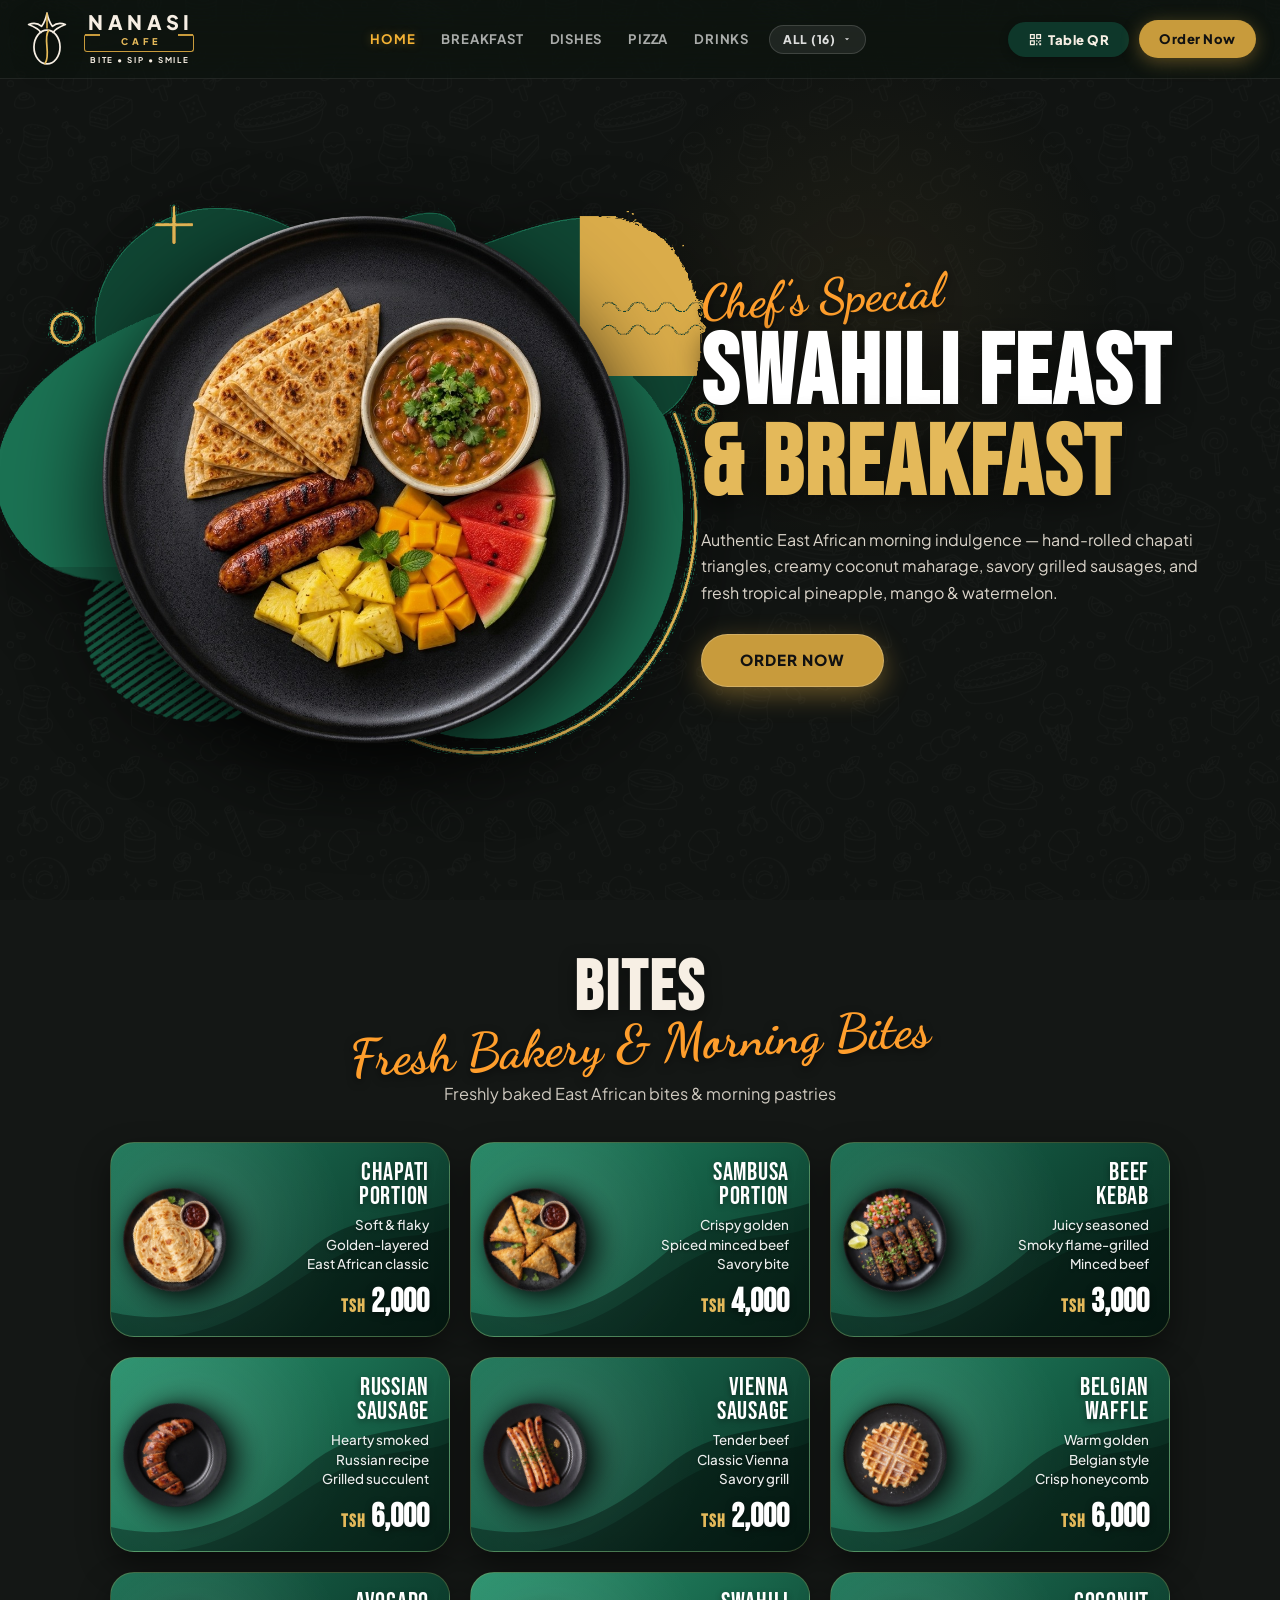
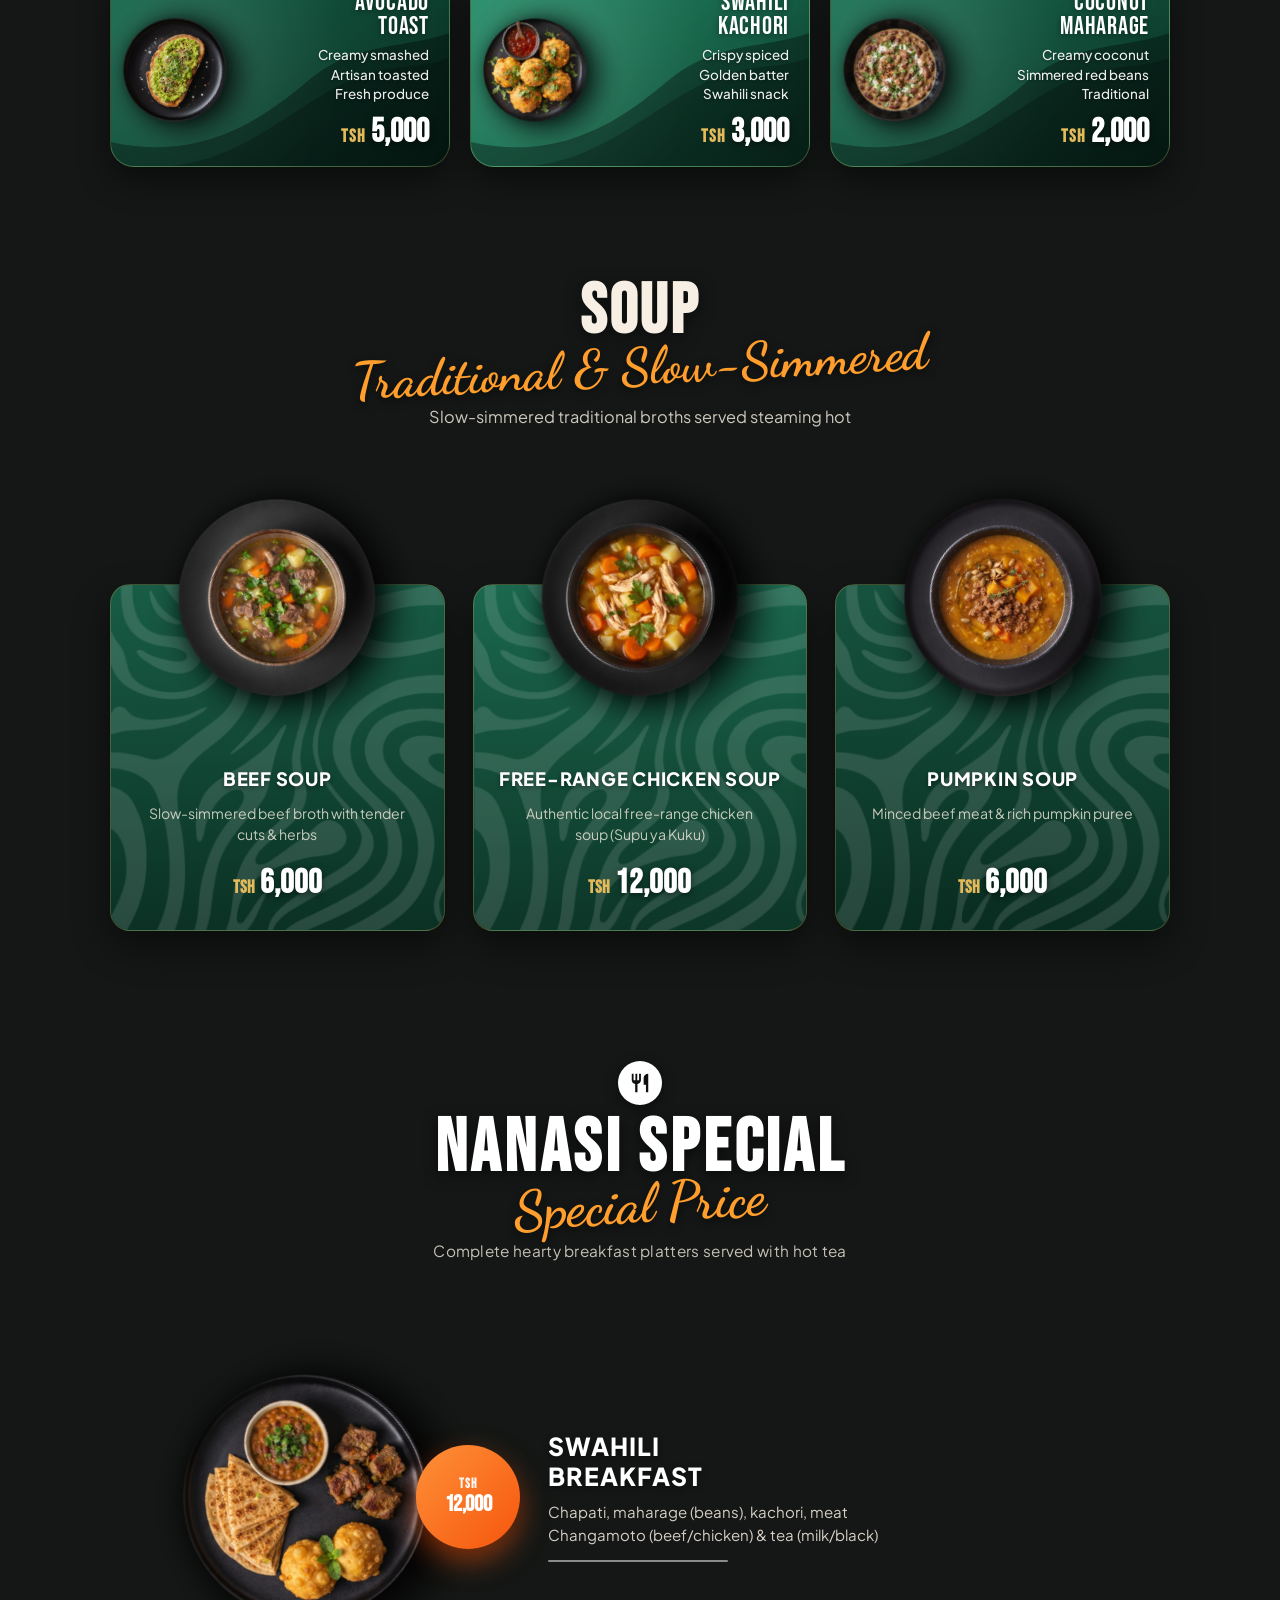
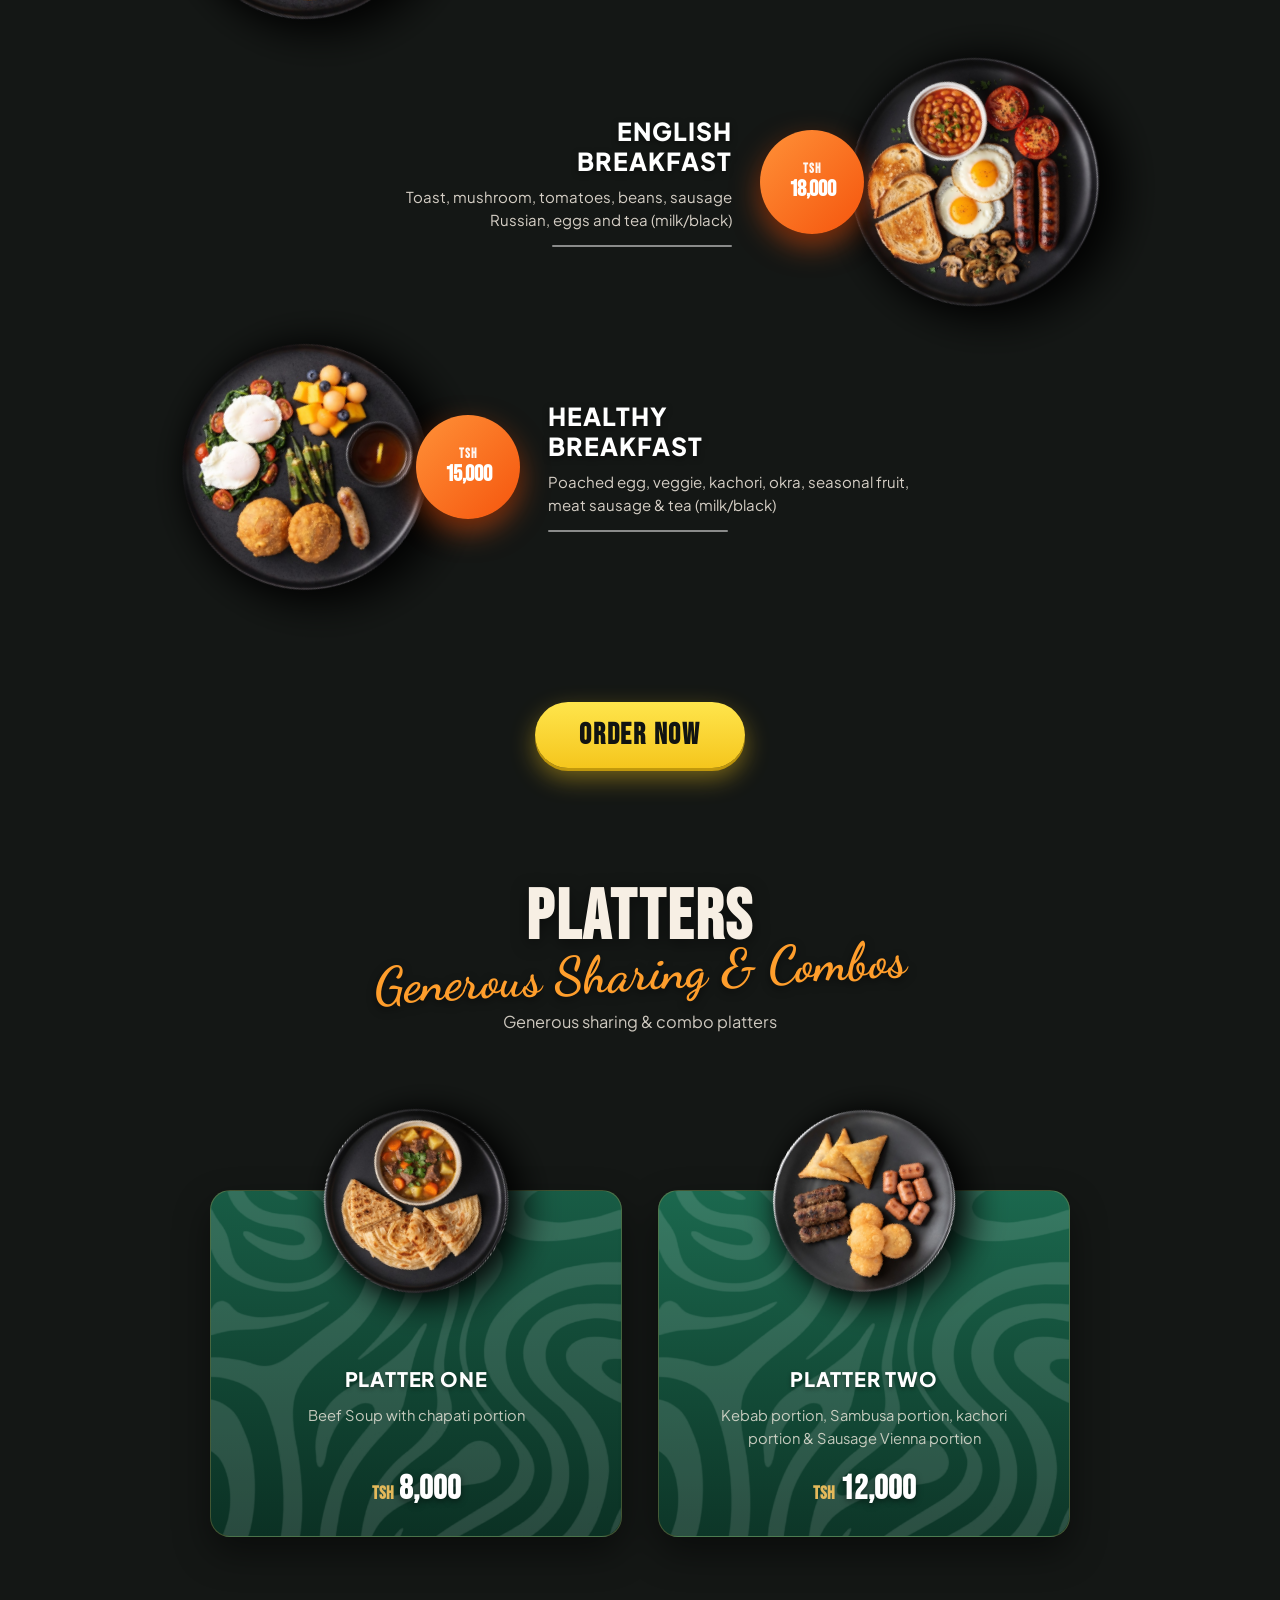
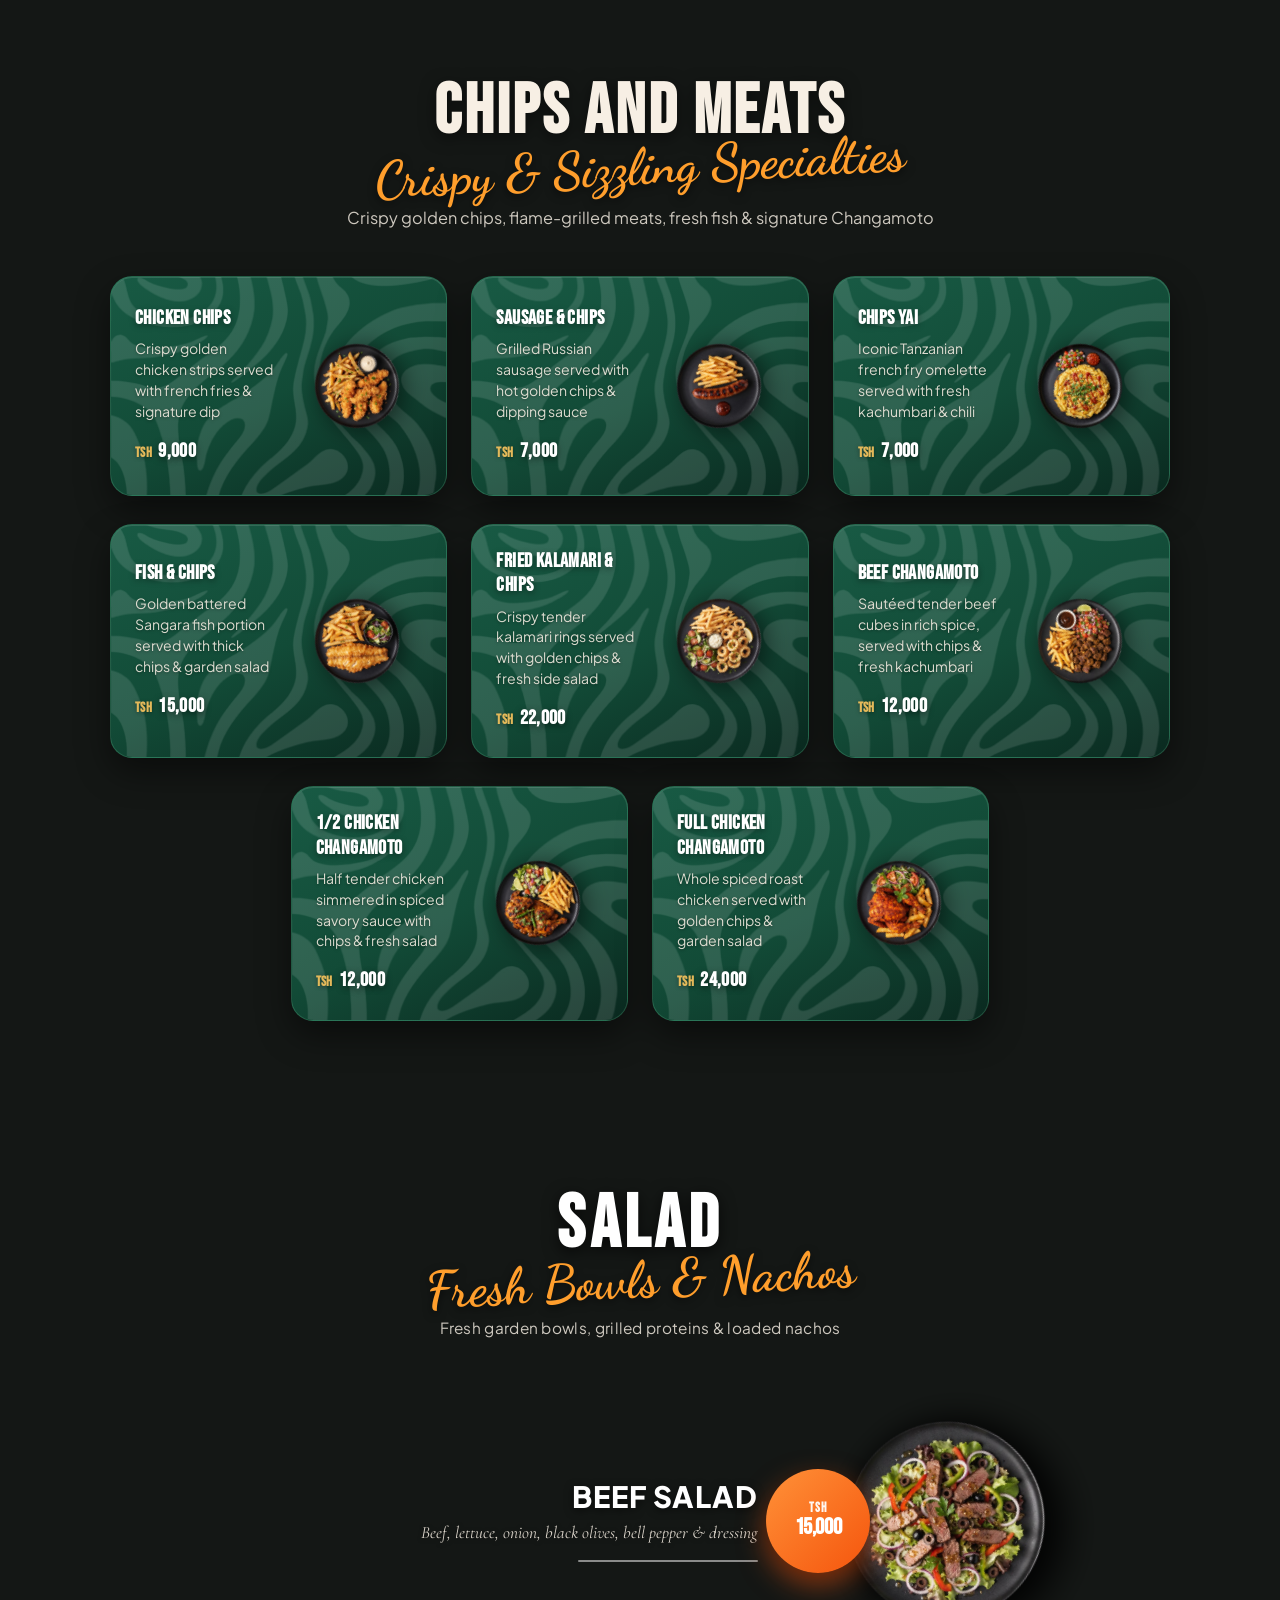
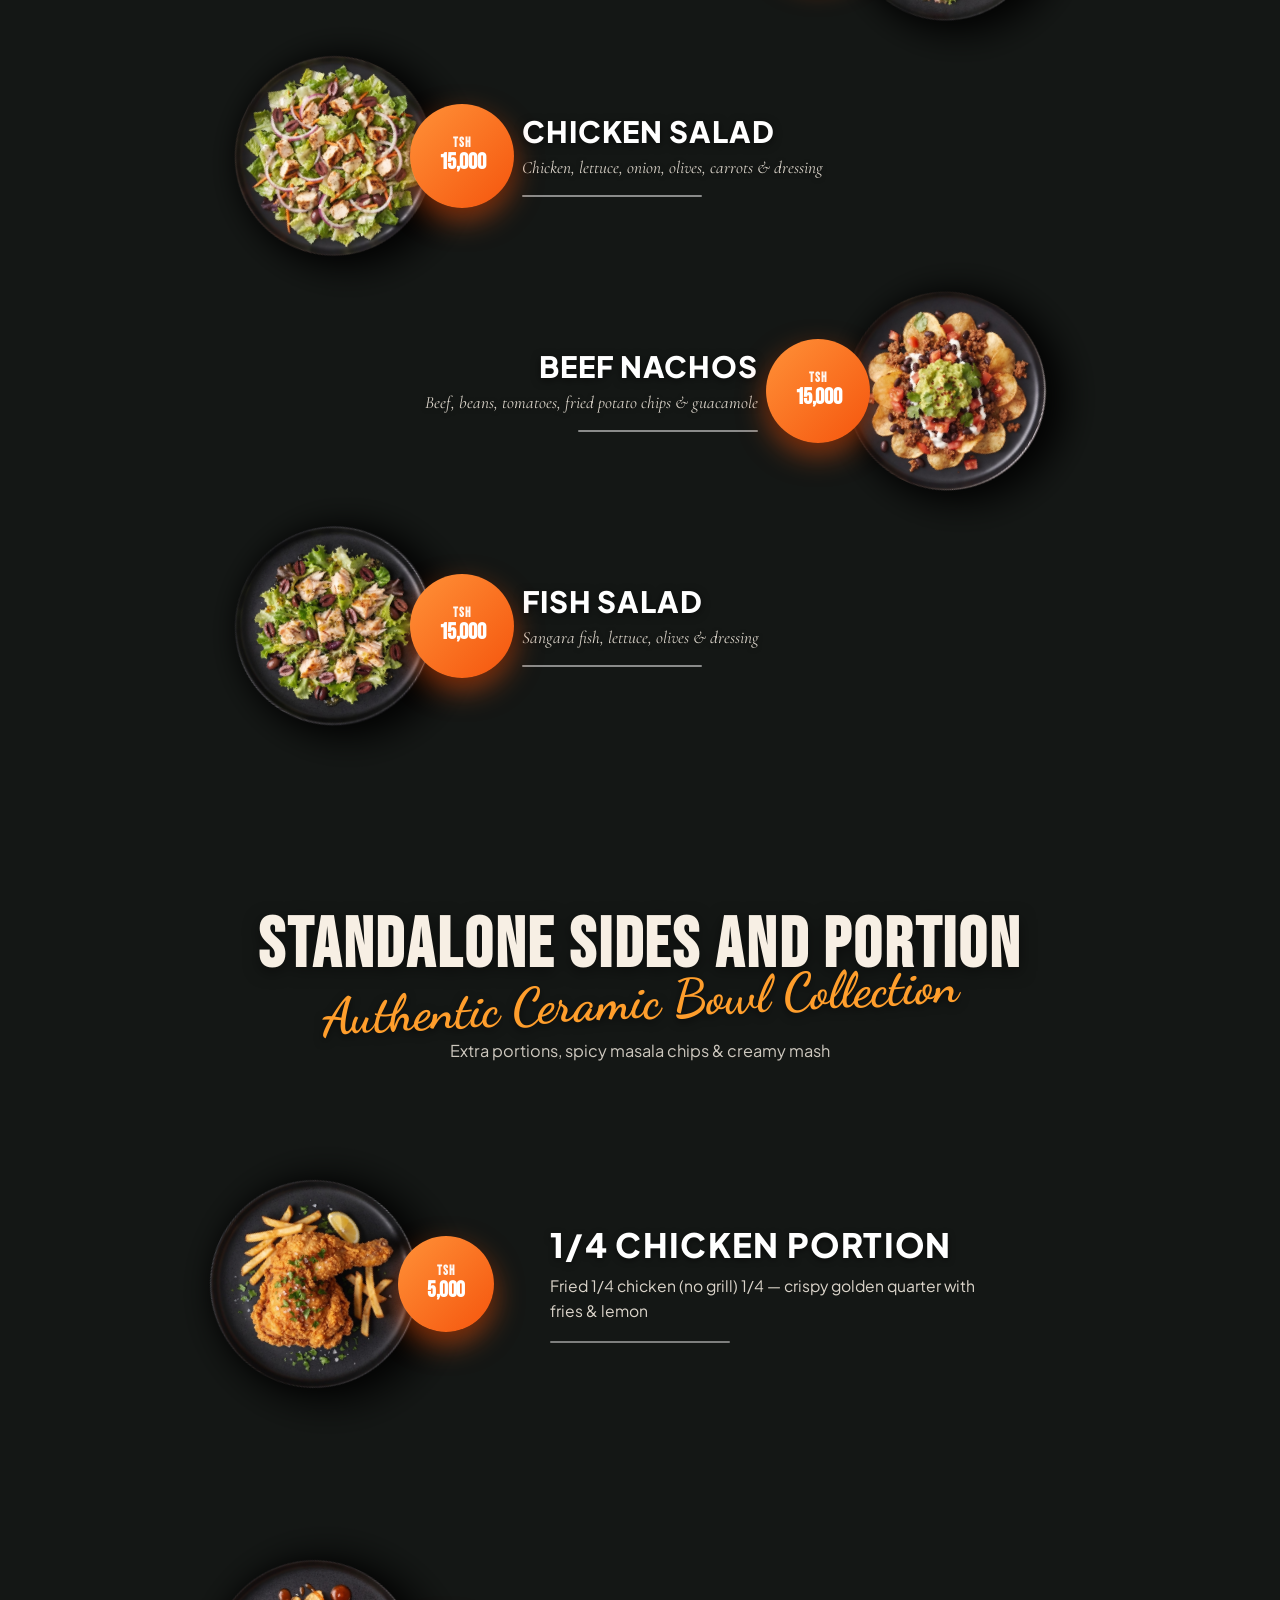
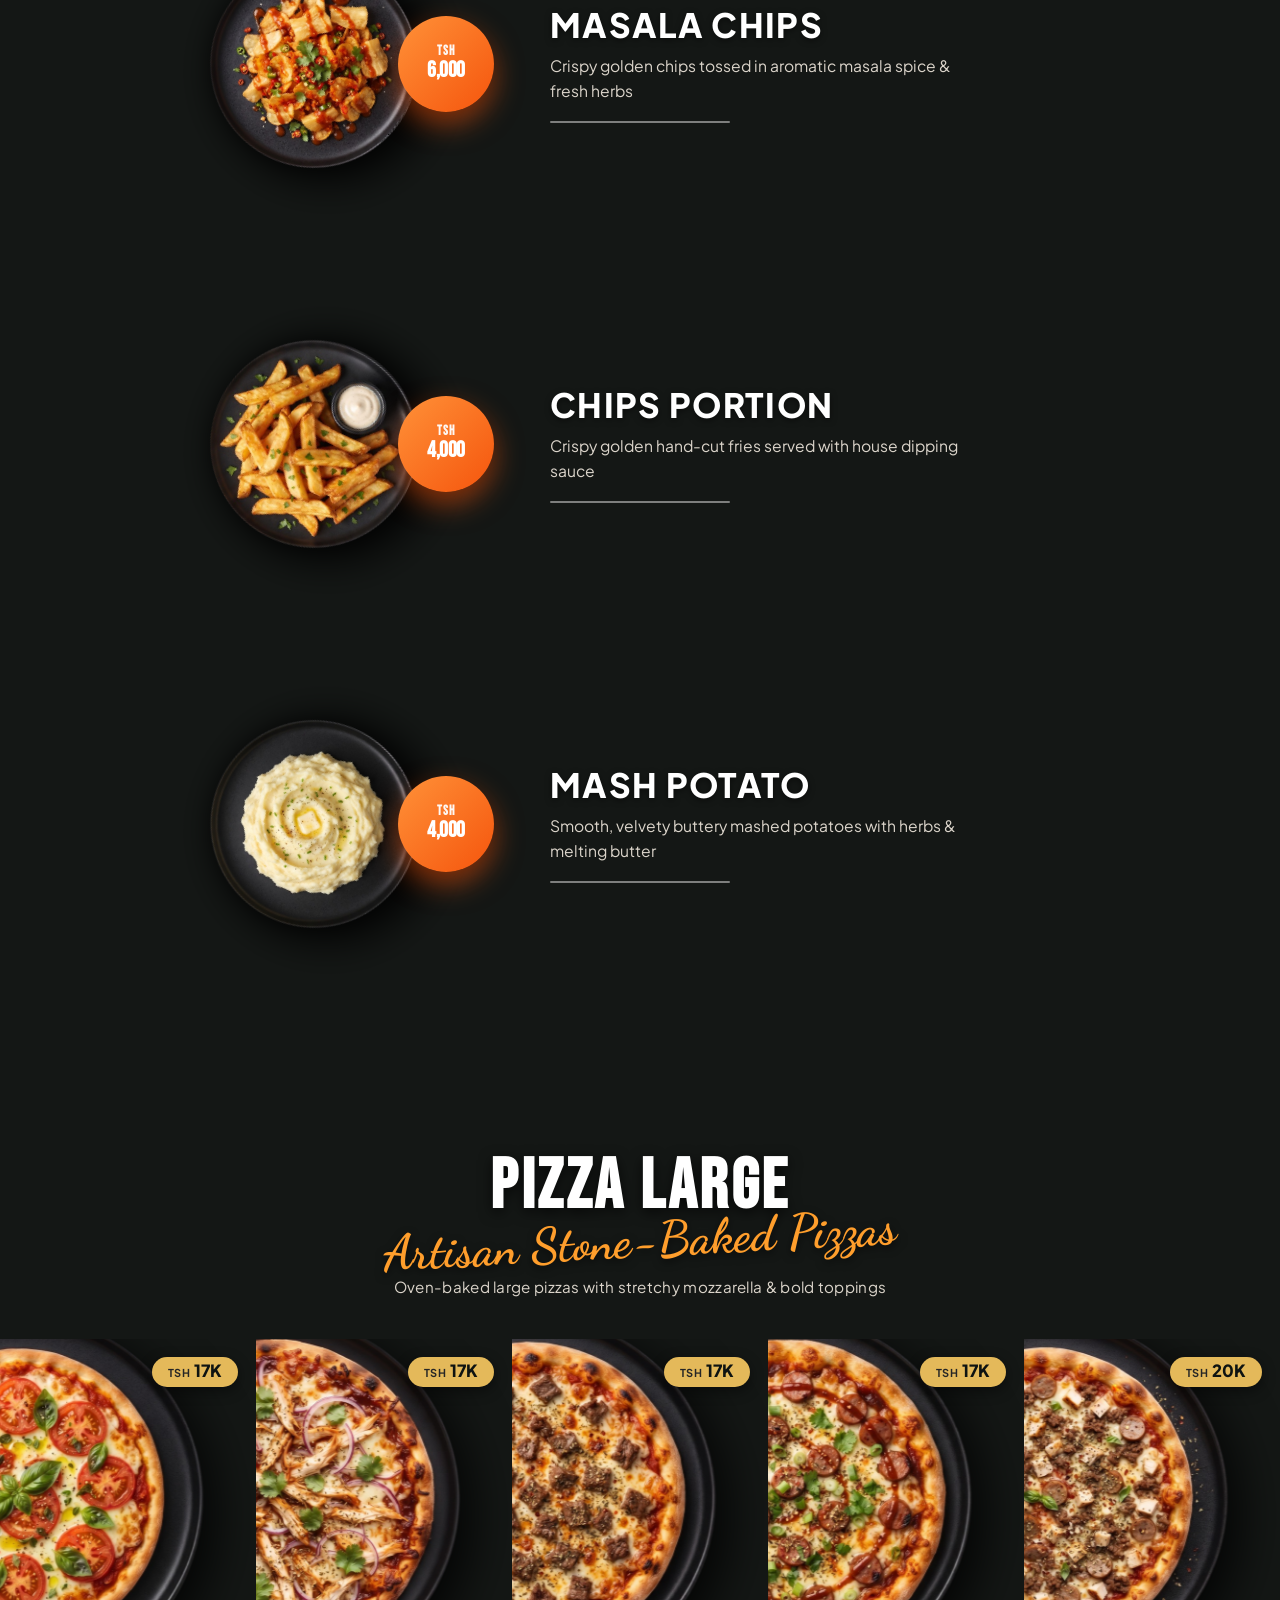
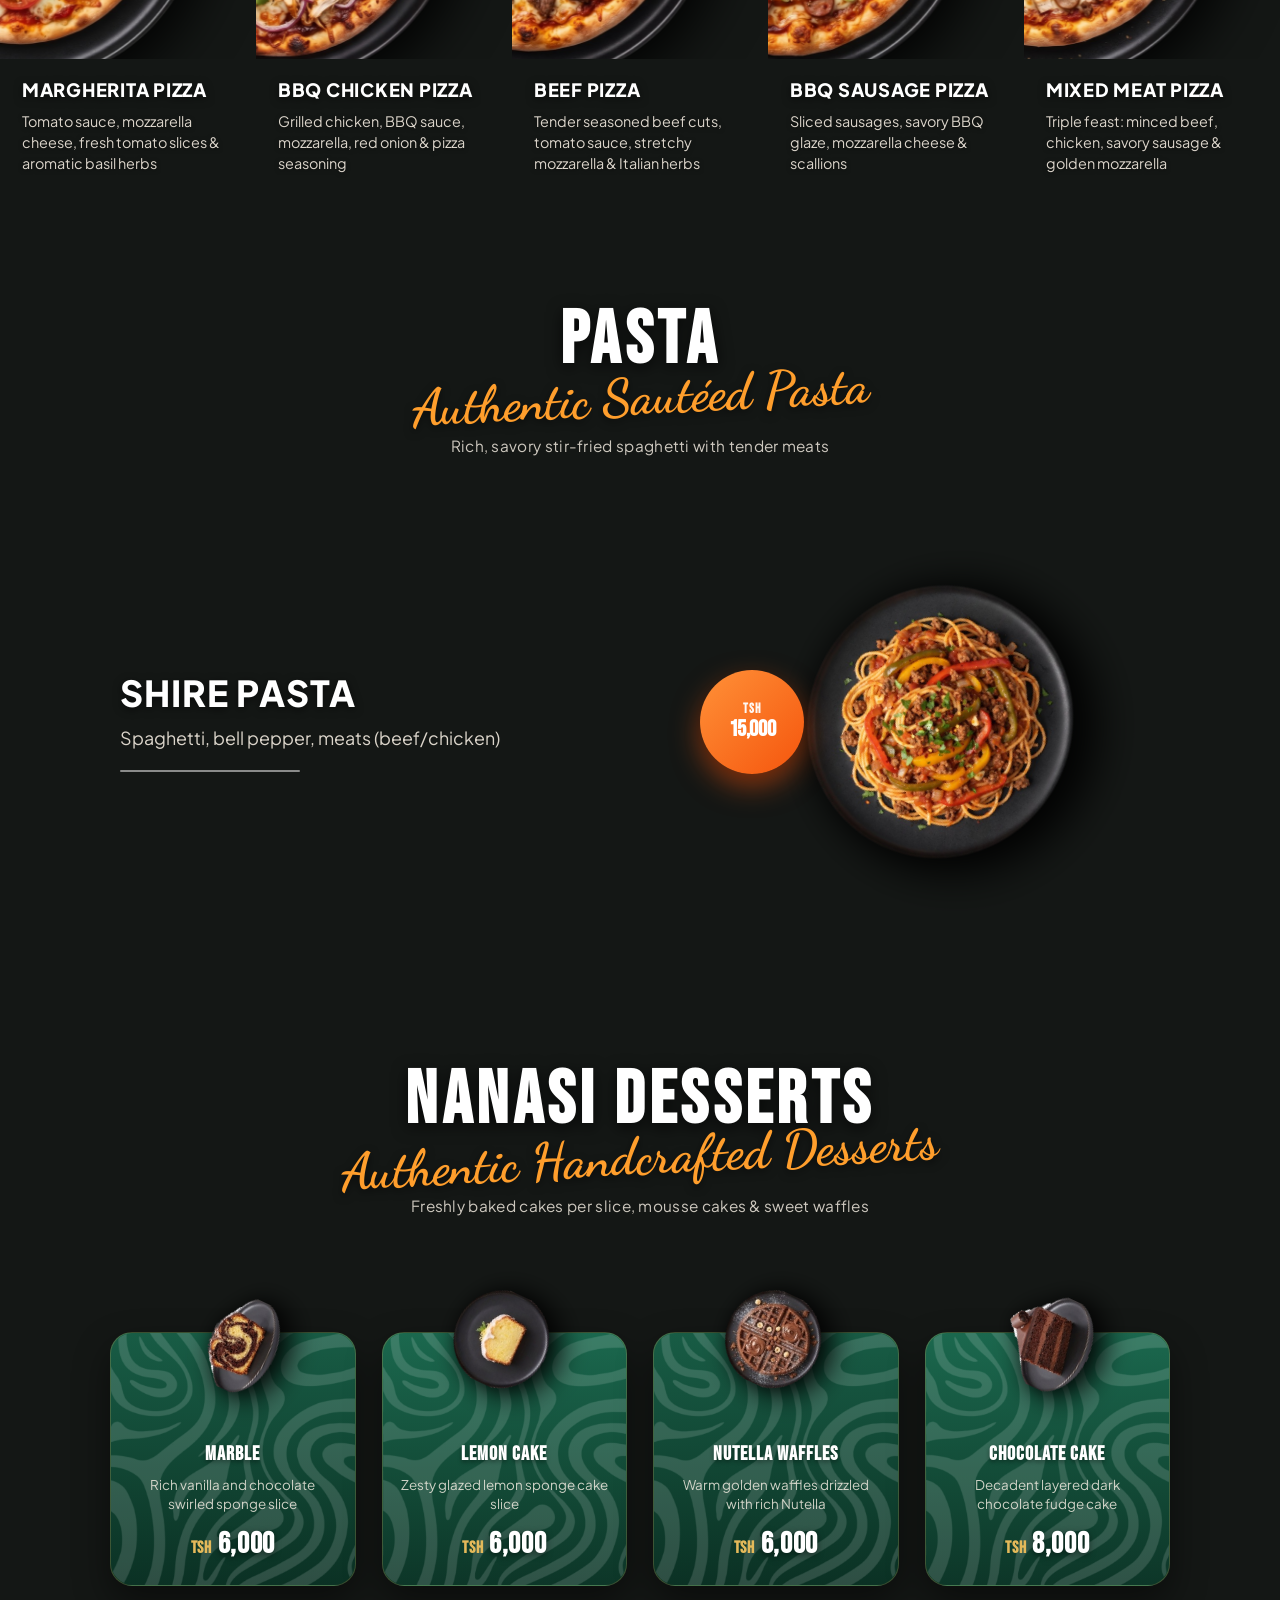
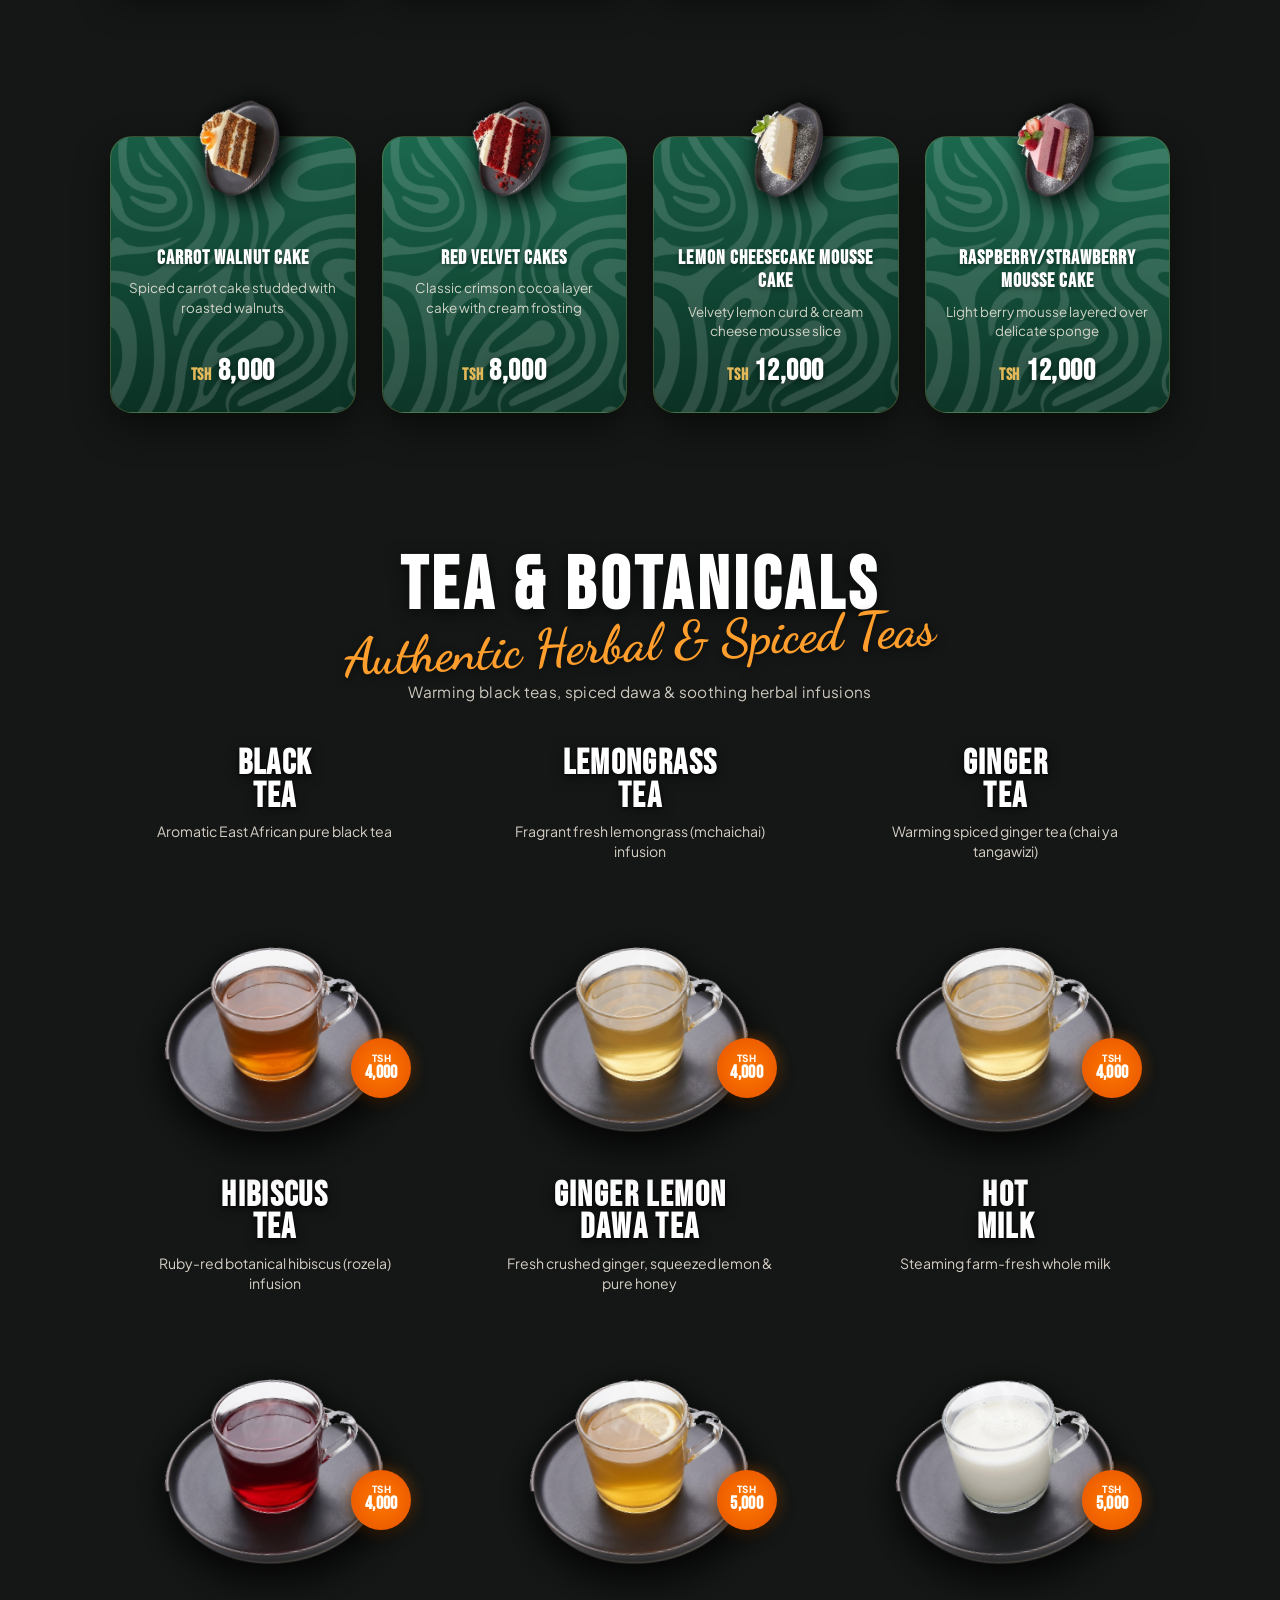
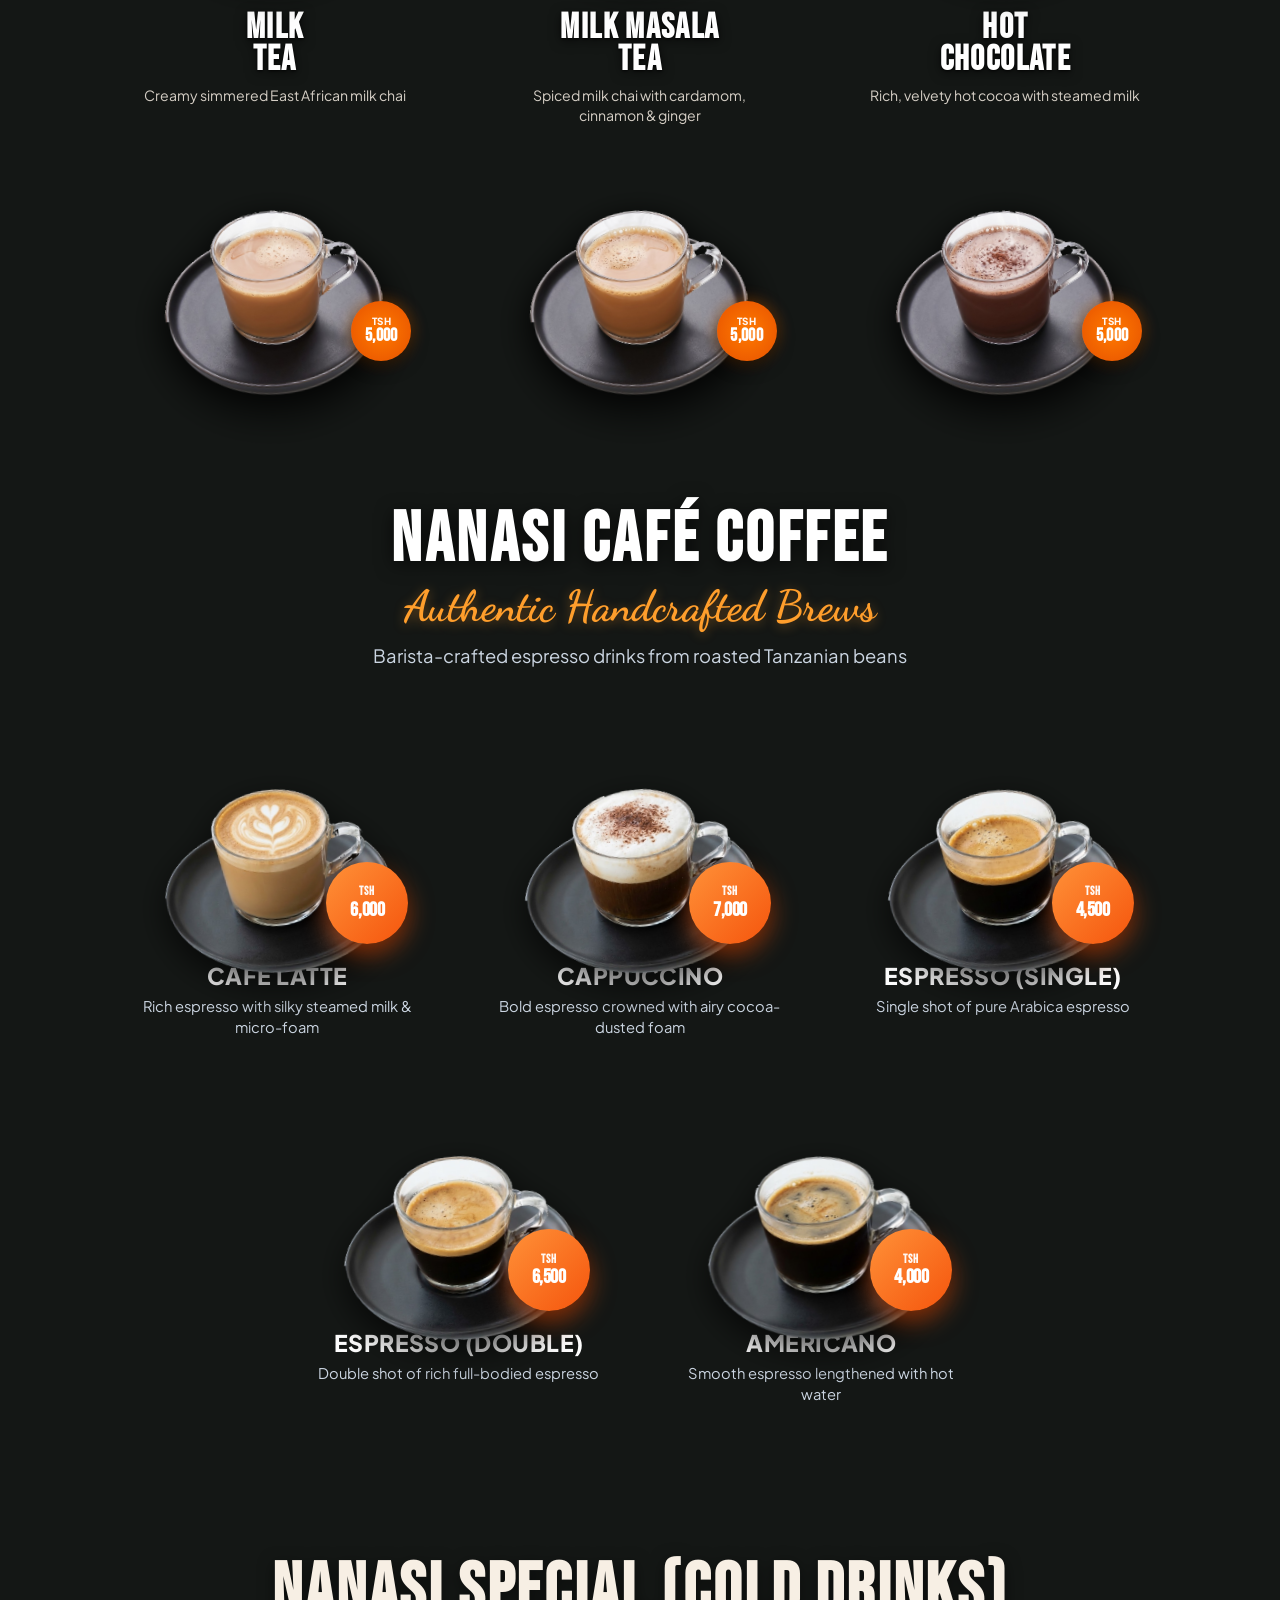
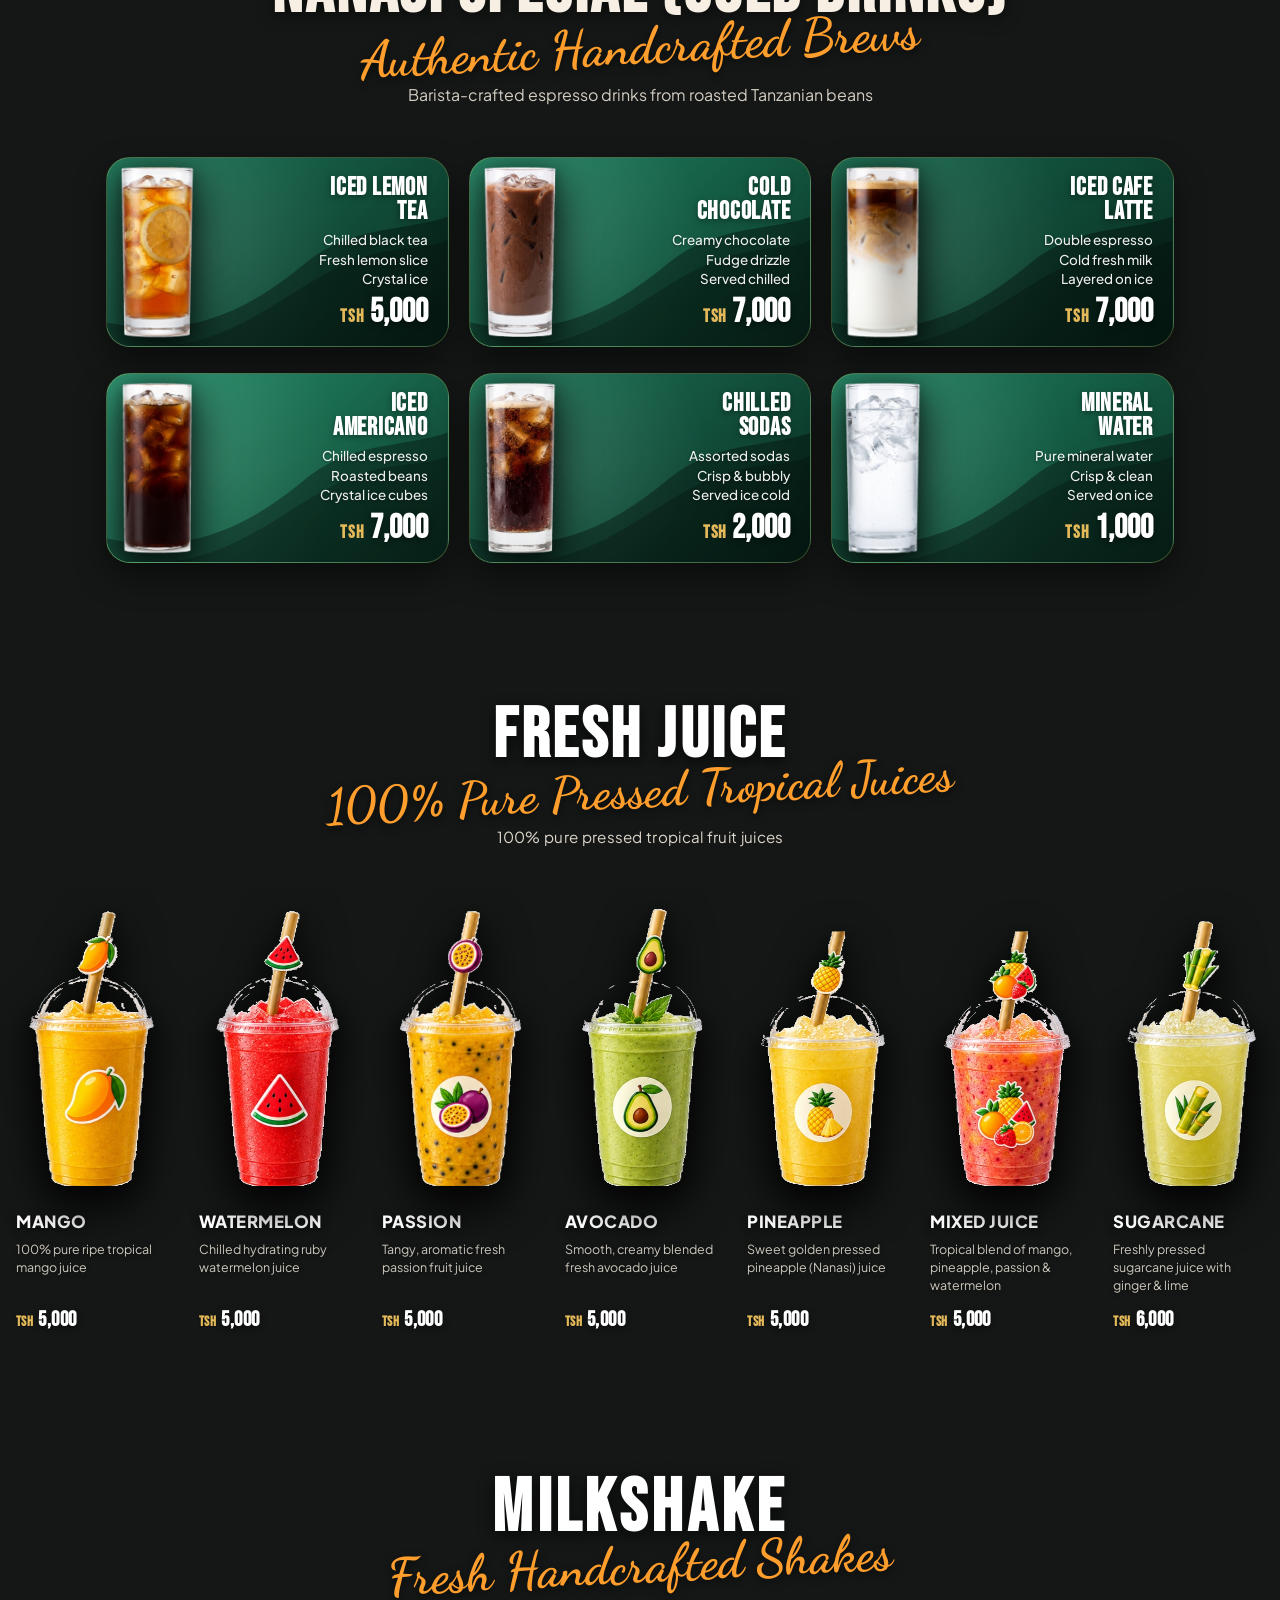
==== commit 43757c11: "Add Firebase-backed admin menu editor" ====
--- a/index.html
+++ b/index.html
@@ -242,6 +242,7 @@
   </div>
 
   <script src="menu-data.js"></script>
-  <script src="app.js"></script>
+  <script src="firebase-config.js"></script>
+  <script src="menu-loader.js"></script>
 </body>
 </html>
--- a/styles.css
+++ b/styles.css
@@ -6023,24 +6023,33 @@
 }
 
 /* ==========================================================================
-   DYNAMIC SCROLL TRANSITIONS & ENTRANCE ANIMATIONS (User Request)
+   DYNAMIC SCROLL TRANSITIONS & ENTRANCE ANIMATIONS
    1. Pizzas revealing from the left with a slow, smooth spin
    2. Dishes spinning in with realistic tactile settle-shake
    3. Drinks entering with an ice-clink shake and wobble
+   4. Bulletproof hover retention: elements NEVER disappear or reset on hover
    ========================================================================== */
 
 /* --------------------------------------------------------------------------
    1. PIZZA: Revealing From Left with Slow Smooth Spin
    -------------------------------------------------------------------------- */
 .pizza-col-panel:not(.juice-col-panel) .pizza-half-dish {
+  opacity: 1;
+  transform: translate(-45%, -50%) rotate(0deg);
+  will-change: transform, opacity;
+  transition: transform 0.5s cubic-bezier(0.2, 0.85, 0.35, 1.2), filter 0.4s ease, opacity 0.25s ease;
+}
+
+/* Initially hidden BEFORE the pizza section is approached & revealed */
+.pizza-showcase-section:not(.is-revealed) .pizza-col-panel:not(.juice-col-panel):not(:hover) .pizza-half-dish {
   opacity: 0;
   transform: translate(-140%, -50%) rotate(-180deg) scale(0.85);
-  will-change: transform, opacity;
-  transition: filter 0.4s ease;
-}
-
+}
+
+/* Rolling entrance when approaching the Pizza section */
 .pizza-showcase-section.is-revealed .pizza-col-panel:not(.juice-col-panel) .pizza-half-dish,
 .pizza-col-panel:not(.juice-col-panel).is-revealed .pizza-half-dish {
+  opacity: 1 !important;
   animation: pizzaRollInFromLeft 1.35s cubic-bezier(0.16, 1, 0.3, 1) forwards;
 }
 
@@ -6071,11 +6080,13 @@
   }
 }
 
-/* Hover flourish: slow smooth spin forward */
+/* Hover flourish: slow smooth spin forward - NEVER DISAPPEARS */
 .pizza-col-panel:hover .pizza-half-dish {
+  opacity: 1 !important;
+  visibility: visible !important;
   transform: translate(-43%, -50%) scale(1.06) rotate(12deg) !important;
   filter: drop-shadow(14px 22px 32px rgba(0, 0, 0, 0.98)) !important;
-  transition: transform 0.5s cubic-bezier(0.2, 0.85, 0.35, 1.2), filter 0.4s ease !important;
+  transition: transform 0.5s cubic-bezier(0.2, 0.85, 0.35, 1.2), filter 0.4s ease, opacity 0.2s ease !important;
 }
 
 /* --------------------------------------------------------------------------
@@ -6094,35 +6105,22 @@
 .cc-plate-circle,
 .bc-showcase-plate,
 .gb-ribbon-plate {
+  opacity: 1;
+  transform: scale(1) rotate(0deg);
+  will-change: transform, opacity;
+  transition: transform 0.45s cubic-bezier(0.2, 0.85, 0.35, 1.2), filter 0.35s ease, opacity 0.25s ease;
+}
+
+/* Initially hidden BEFORE the specific dish section is approached & revealed */
+:is(section, div):not(.is-revealed) > * :is(.bites-dish-img, .soup-static-plate, .special-dish-plate, .platter-static-plate, .chips-meats-plate, .salad-dish-plate, .standalone-dish-plate, .pasta-dish-plate, .dessert-plate-img, .jimbo-bowl-img):not(:hover),
+:is(section, div):not(.is-revealed):not(:hover) :is(.bites-dish-img, .soup-static-plate, .special-dish-plate, .platter-static-plate, .chips-meats-plate, .salad-dish-plate, .standalone-dish-plate, .pasta-dish-plate, .dessert-plate-img, .jimbo-bowl-img) {
   opacity: 0;
   transform: scale(0.65) rotate(-65deg);
-  will-change: transform, opacity;
-  transition: transform 0.45s cubic-bezier(0.2, 0.85, 0.35, 1.2), filter 0.35s ease;
-}
-
-.is-revealed .bites-dish-img,
-.is-revealed .soup-static-plate,
-.is-revealed .special-dish-plate,
-.is-revealed .platter-static-plate,
-.is-revealed .chips-meats-plate,
-.is-revealed .salad-dish-plate,
-.is-revealed .standalone-dish-plate,
-.is-revealed .pasta-dish-plate,
-.is-revealed .dessert-plate-img,
-.is-revealed .jimbo-bowl-img,
-.is-revealed .cc-plate-circle,
-.is-revealed .bc-showcase-plate,
-.is-revealed .gb-ribbon-plate,
-.bites-card.is-revealed .bites-dish-img,
-.soup-card.is-revealed .soup-static-plate,
-.special-plate-col.is-revealed .special-dish-plate,
-.platter-card.is-revealed .platter-static-plate,
-.chips-meats-card.is-revealed .chips-meats-plate,
-.salad-plate-col.is-revealed .salad-dish-plate,
-.standalone-plate-col.is-revealed .standalone-dish-plate,
-.pasta-plate-col.is-revealed .pasta-dish-plate,
-.dessert-card.is-revealed .dessert-plate-img,
-.jimbo-card.is-revealed .jimbo-bowl-img {
+}
+
+/* Spinning entrance when approaching the specific dish section */
+:is(section.is-revealed, .is-revealed) :is(.bites-dish-img, .soup-static-plate, .special-dish-plate, .platter-static-plate, .chips-meats-plate, .salad-dish-plate, .standalone-dish-plate, .pasta-dish-plate, .dessert-plate-img, .jimbo-bowl-img, .cc-plate-circle, .bc-showcase-plate, .gb-ribbon-plate) {
+  opacity: 1 !important;
   animation: dishSpinShakeEntrance 1.05s cubic-bezier(0.2, 0.85, 0.35, 1.2) forwards;
 }
 
@@ -6164,14 +6162,17 @@
   }
 }
 
-/* Hover Spin & Settle for all dishes */
-:is(.bites-card, .soup-card, .platter-card, .chips-meats-card, .special-plate-col, .salad-plate-col, .standalone-plate-col, .pasta-plate-col, .dessert-card, .jimbo-card):hover :is(.bites-dish-img, .soup-static-plate, .special-dish-plate, .platter-static-plate, .chips-meats-plate, .salad-dish-plate, .standalone-dish-plate, .pasta-dish-plate, .dessert-plate-img, .jimbo-bowl-img) {
-  transform: scale(1.08) rotate(14deg);
-  filter: drop-shadow(0 18px 30px rgba(0, 0, 0, 0.85));
+/* Hover Spin & Settle for all dishes - NEVER DISAPPEARS */
+:is(.bites-card, .soup-card, .platter-card, .chips-meats-card, .special-plate-col, .salad-plate-col, .standalone-plate-col, .pasta-plate-col, .dessert-card, .jimbo-card, .special-dish-row, .standalone-dish-row, .pasta-dish-row, .salad-dish-row):hover :is(.bites-dish-img, .soup-static-plate, .special-dish-plate, .platter-static-plate, .chips-meats-plate, .salad-dish-plate, .standalone-dish-plate, .pasta-dish-plate, .dessert-plate-img, .jimbo-bowl-img) {
+  opacity: 1 !important;
+  visibility: visible !important;
+  transform: scale(1.08) rotate(14deg) !important;
+  filter: drop-shadow(0 20px 34px rgba(0, 0, 0, 0.9)) !important;
+  transition: transform 0.45s cubic-bezier(0.2, 0.85, 0.35, 1.2), filter 0.35s ease, opacity 0.2s ease !important;
 }
 
 /* --------------------------------------------------------------------------
-   3. DRINKS: Entrance Shake & Ice Clink (Cups & Glasses)
+   3. DRINKS: Entrance Shake & Smooth Hover (Cups & Glasses)
    -------------------------------------------------------------------------- */
 .coffee-cup-img,
 .cold-drink-glass-img,
@@ -6179,24 +6180,22 @@
 .juice-dish-cup,
 .milkshake-img,
 .smoothie-cluster-img {
+  opacity: 1;
+  transform: translateY(0) scale(1) rotate(0deg);
+  will-change: transform, opacity;
+  transition: transform 0.4s cubic-bezier(0.2, 0.85, 0.35, 1.2), filter 0.35s ease, opacity 0.25s ease;
+}
+
+/* Initially hidden BEFORE the specific drink section is approached & revealed */
+:is(section, div):not(.is-revealed) > * :is(.coffee-cup-img, .cold-drink-glass-img, .tea-dish-cup, .juice-dish-cup, .milkshake-img, .smoothie-cluster-img):not(:hover),
+:is(section, div):not(.is-revealed):not(:hover) :is(.coffee-cup-img, .cold-drink-glass-img, .tea-dish-cup, .juice-dish-cup, .milkshake-img, .smoothie-cluster-img) {
   opacity: 0;
   transform: translateY(48px) scale(0.82) rotate(-6deg);
-  will-change: transform, opacity;
-  transition: transform 0.4s cubic-bezier(0.2, 0.85, 0.35, 1.2), filter 0.35s ease;
-}
-
-.is-revealed .coffee-cup-img,
-.is-revealed .cold-drink-glass-img,
-.is-revealed .tea-dish-cup,
-.is-revealed .juice-dish-cup,
-.is-revealed .milkshake-img,
-.is-revealed .smoothie-cluster-img,
-.coffee-card.is-revealed .coffee-cup-img,
-.cold-drink-bites-card.is-revealed .cold-drink-glass-img,
-.tea-jimbo-card.is-revealed .tea-dish-cup,
-.juice-col-panel.is-revealed .juice-dish-cup,
-.milkshake-card.is-revealed .milkshake-img,
-.smoothie-cups-cluster-wrap.is-revealed .smoothie-cluster-img {
+}
+
+/* Shake entrance when approaching the specific drink section */
+:is(section.is-revealed, .is-revealed) :is(.coffee-cup-img, .cold-drink-glass-img, .tea-dish-cup, .juice-dish-cup, .milkshake-img, .smoothie-cluster-img) {
+  opacity: 1 !important;
   animation: drinkEntranceShake 0.92s cubic-bezier(0.22, 1, 0.36, 1) forwards;
 }
 
@@ -6235,15 +6234,37 @@
   }
 }
 
-/* Interactive Drink Clink Shake on Hover */
-@keyframes drinkHoverClink {
-  0% { transform: scale(1.04) rotate(0deg); }
-  25% { transform: scale(1.07) rotate(-4deg); }
-  50% { transform: scale(1.07) rotate(4deg); }
-  75% { transform: scale(1.06) rotate(-2deg); }
-  100% { transform: scale(1.05) rotate(0deg); }
-}
-
+/* Smooth Interactive Drink Hover - NEVER DISAPPEARS */
 :is(.coffee-card, .cold-drink-bites-card, .tea-jimbo-card, .juice-col-panel, .milkshake-card):hover :is(.coffee-cup-img, .cold-drink-glass-img, .tea-dish-cup, .juice-dish-cup, .milkshake-img) {
-  animation: drinkHoverClink 0.55s ease-in-out forwards;
-}
+  opacity: 1 !important;
+  visibility: visible !important;
+  transform: translateY(-6px) scale(1.08) rotate(1.5deg) !important;
+  filter: drop-shadow(0 24px 38px rgba(0, 0, 0, 0.95)) drop-shadow(0 8px 16px rgba(0, 0, 0, 0.6)) !important;
+  transition: transform 0.35s cubic-bezier(0.2, 0.85, 0.35, 1.2), filter 0.35s ease, opacity 0.2s ease !important;
+}
+
+/* --------------------------------------------------------------------------
+   4. SETTLED STATE & UNIVERSAL HOVER SAFETY GUARANTEE
+   Once entrance animation finishes, release animation layer for 100% stable interaction
+   -------------------------------------------------------------------------- */
+.anim-settled .pizza-half-dish,
+.anim-settled .coffee-cup-img,
+.anim-settled .cold-drink-glass-img,
+.anim-settled .tea-dish-cup,
+.anim-settled .juice-dish-cup,
+.anim-settled .milkshake-img,
+.anim-settled .smoothie-cluster-img,
+.anim-settled :is(.bites-dish-img, .soup-static-plate, .special-dish-plate, .platter-static-plate, .chips-meats-plate, .salad-dish-plate, .standalone-dish-plate, .pasta-dish-plate, .dessert-plate-img, .jimbo-bowl-img) {
+  animation: none !important;
+  opacity: 1 !important;
+}
+
+/* CRITICAL GUARANTEE: No dish, drink, or pizza EVER disappears when hovered or revealed */
+:is(.bites-card, .soup-card, .platter-card, .chips-meats-card, .salad-plate-col, .standalone-plate-col, .pasta-plate-col, .dessert-card, .jimbo-card, .coffee-card, .cold-drink-bites-card, .tea-jimbo-card, .juice-col-panel, .milkshake-card, .pizza-col-panel, .smoothie-cup-col, .smoothie-label-card, .special-dish-row, .standalone-dish-row, .pasta-dish-row, .salad-dish-row):hover * {
+  visibility: visible !important;
+}
+
+:is(.bites-card, .soup-card, .platter-card, .chips-meats-card, .salad-plate-col, .standalone-plate-col, .pasta-plate-col, .dessert-card, .jimbo-card, .coffee-card, .cold-drink-bites-card, .tea-jimbo-card, .juice-col-panel, .milkshake-card, .pizza-col-panel):hover :is(.bites-dish-img, .soup-static-plate, .special-dish-plate, .platter-static-plate, .chips-meats-plate, .salad-dish-plate, .standalone-dish-plate, .pasta-dish-plate, .dessert-plate-img, .jimbo-bowl-img, .coffee-cup-img, .cold-drink-glass-img, .tea-dish-cup, .juice-dish-cup, .milkshake-img, .pizza-half-dish) {
+  opacity: 1 !important;
+  visibility: visible !important;
+}
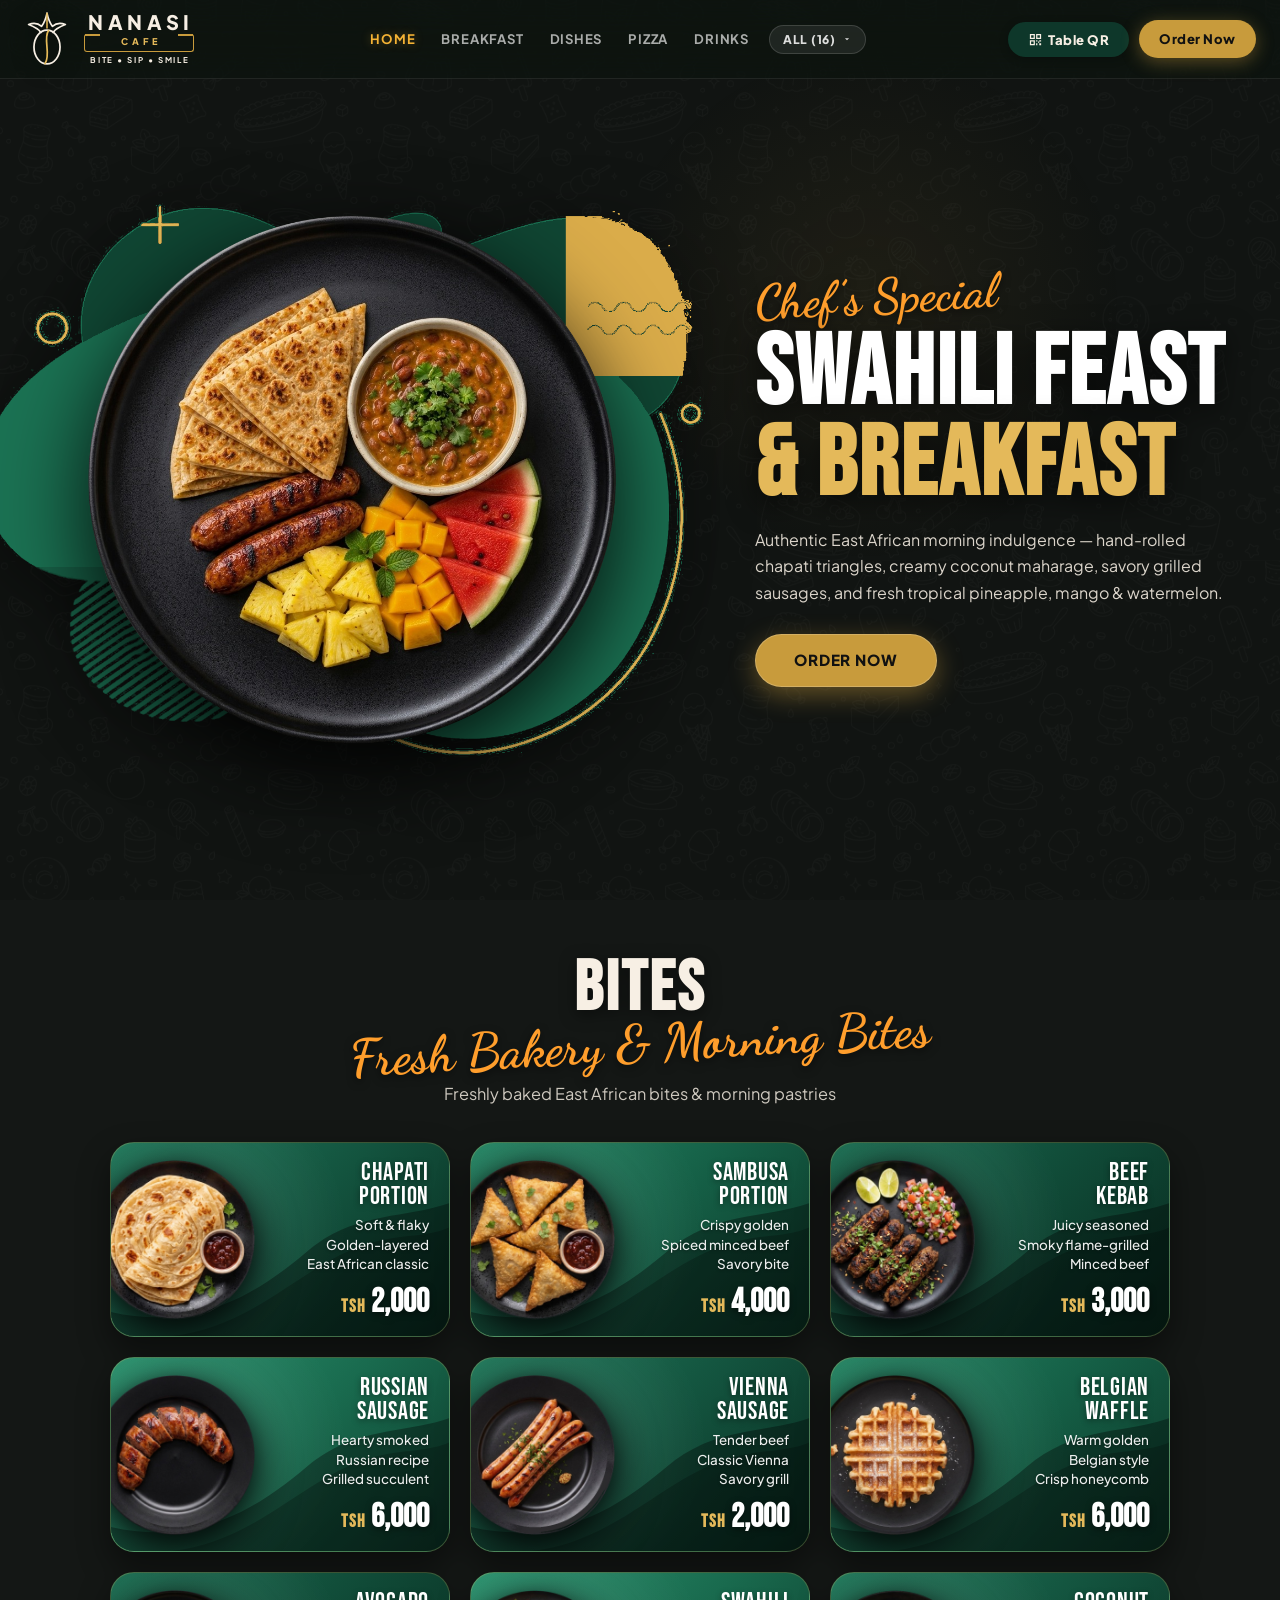
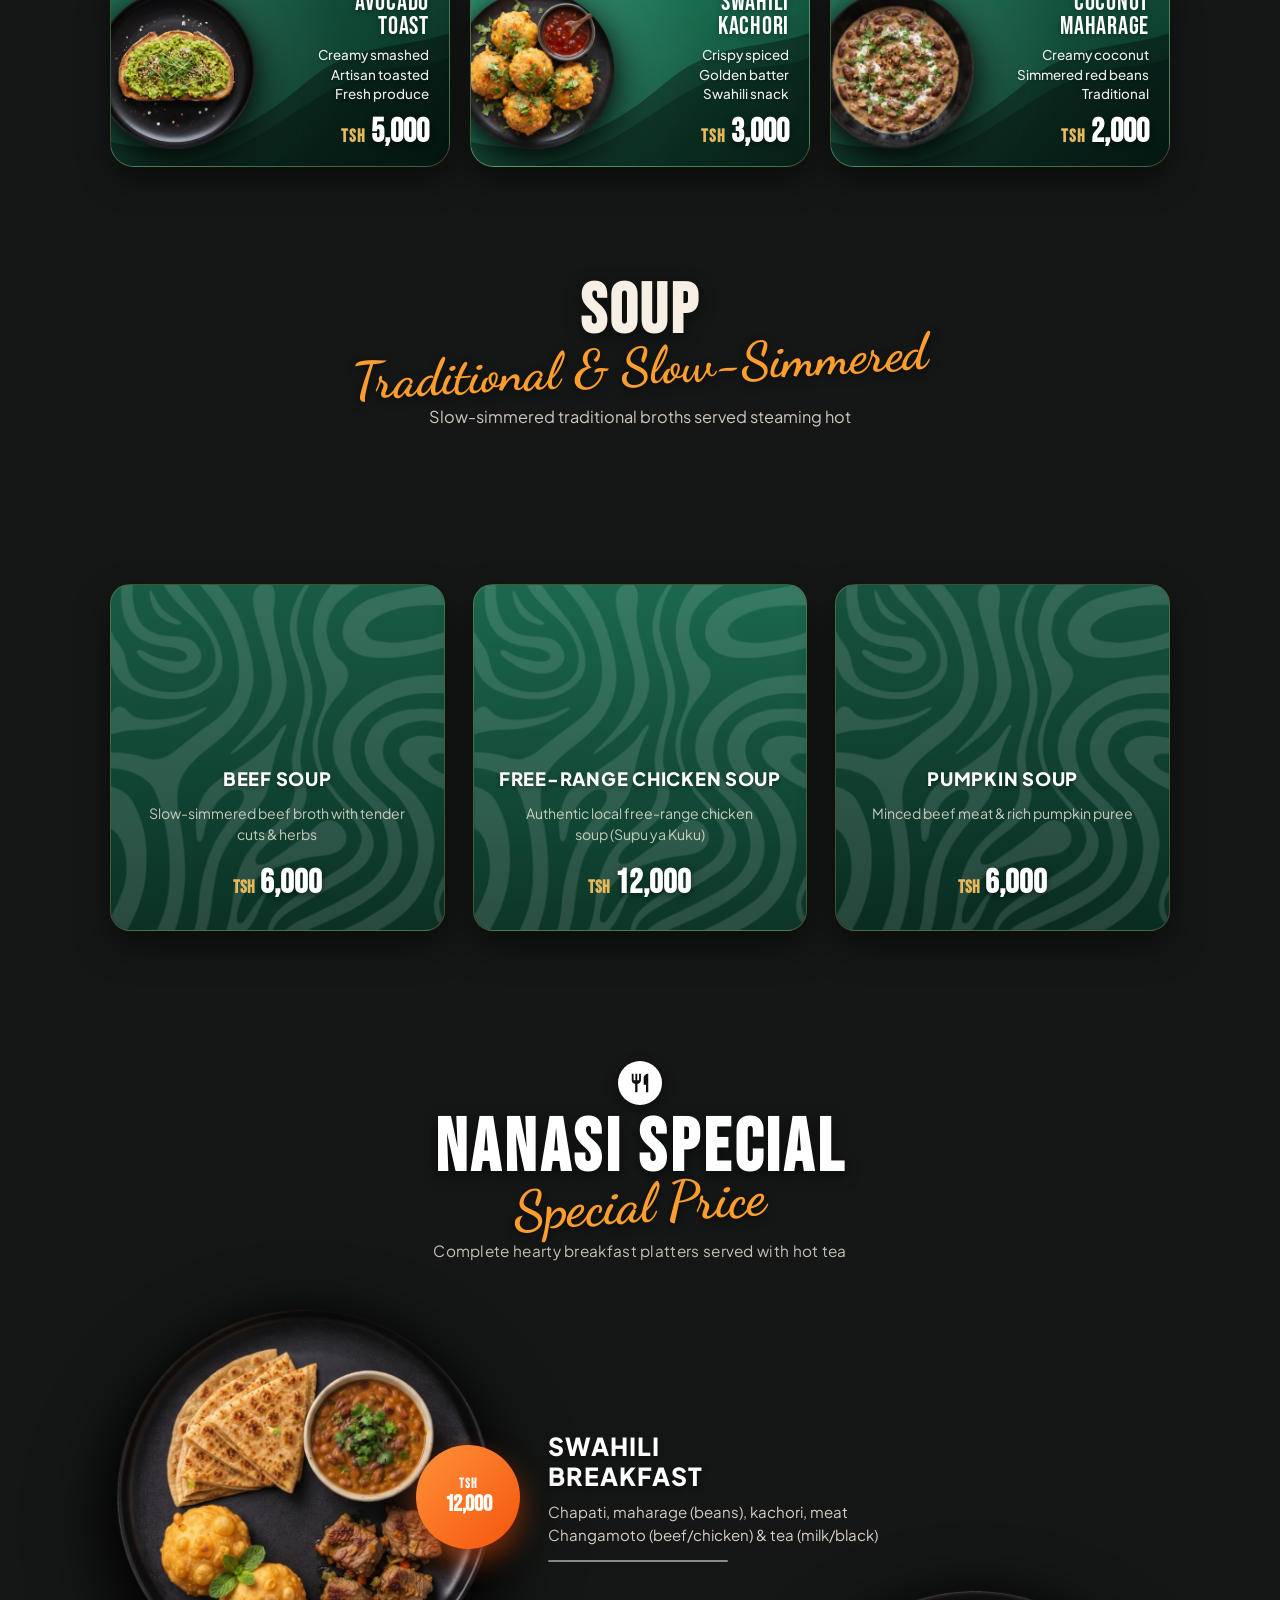
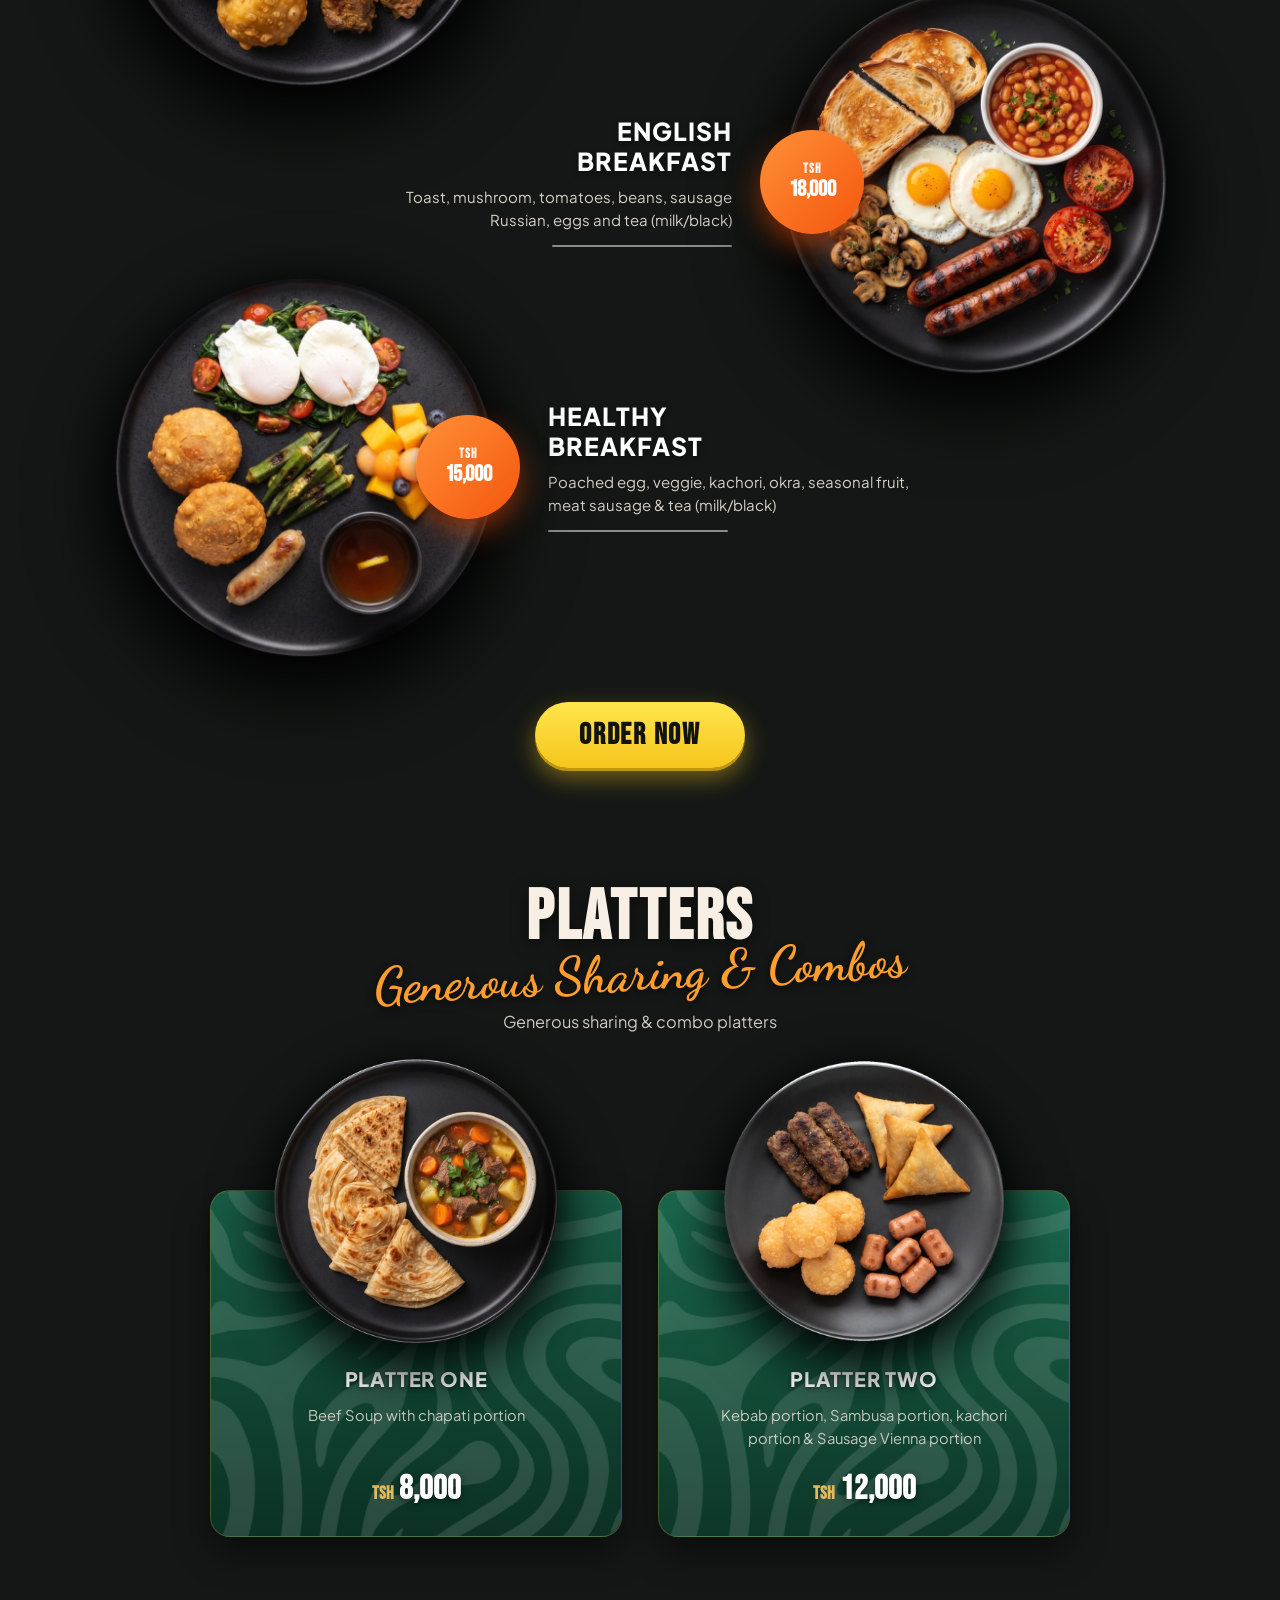
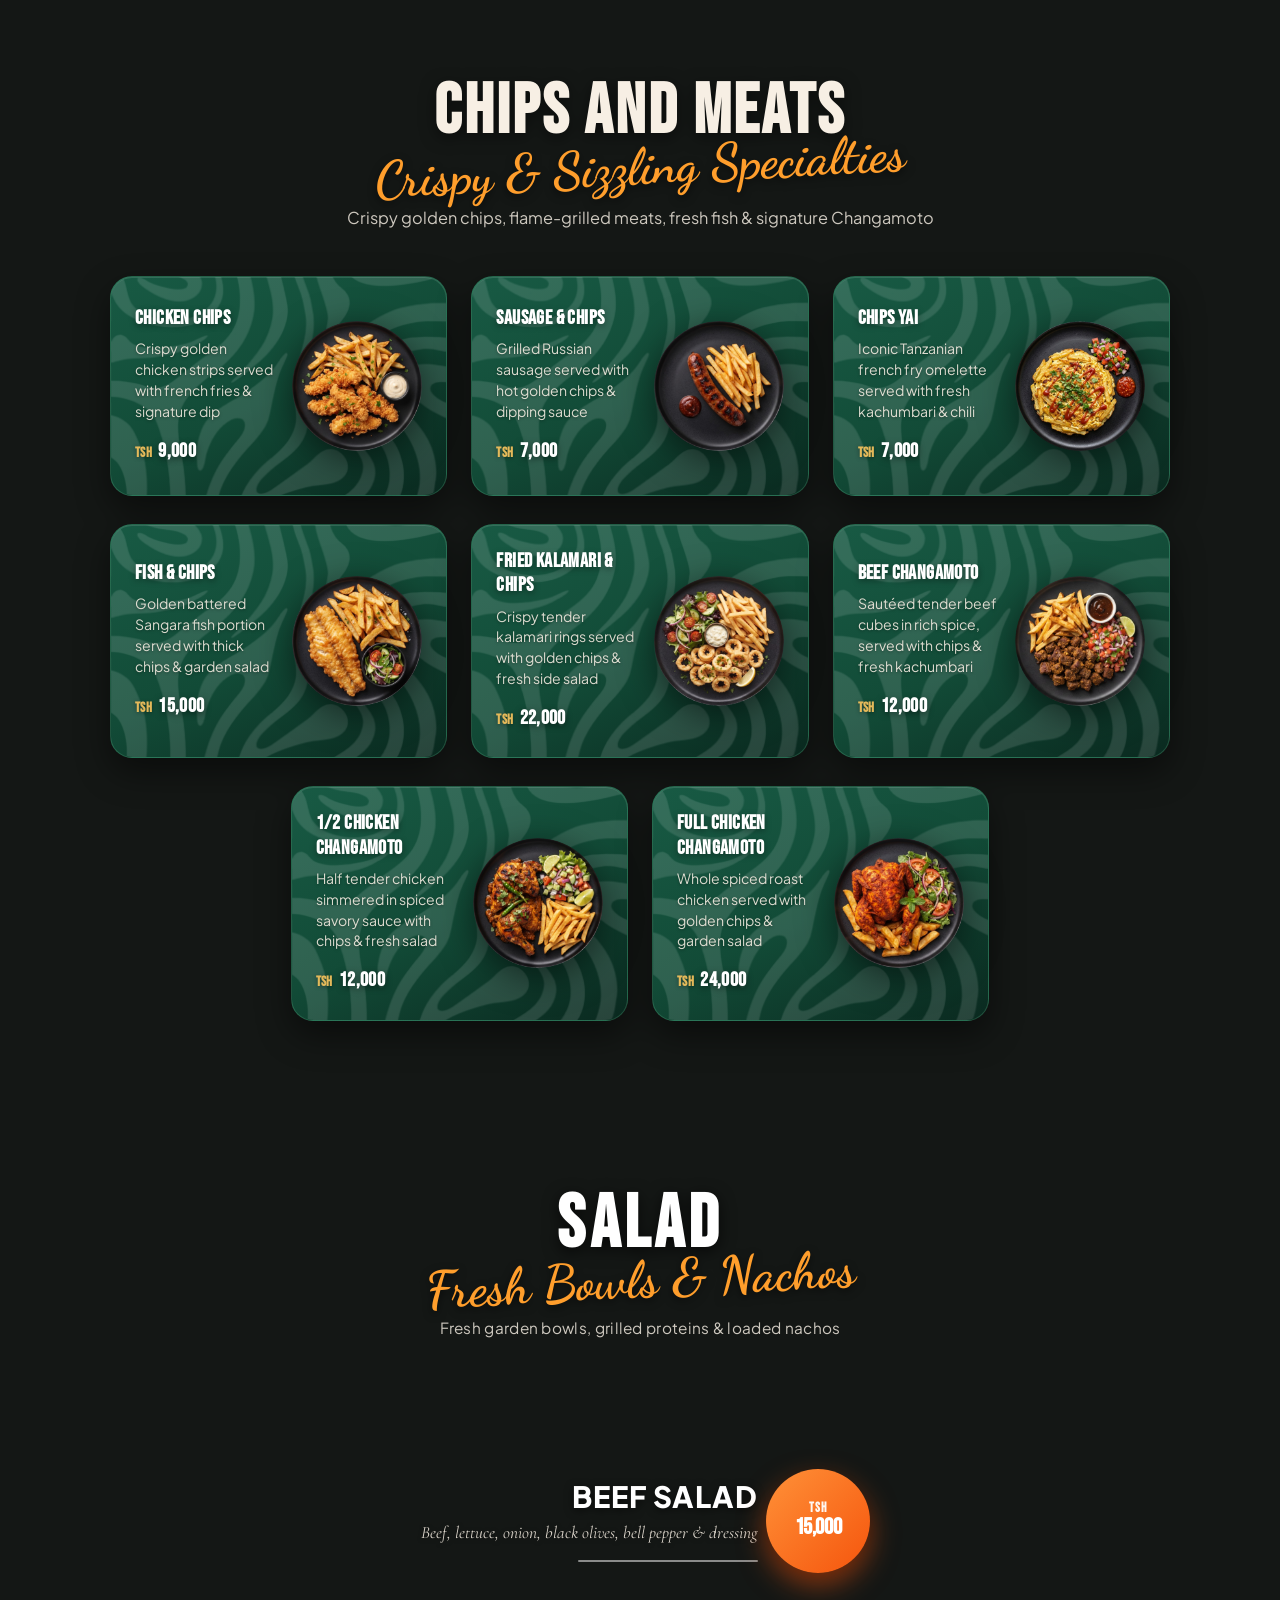
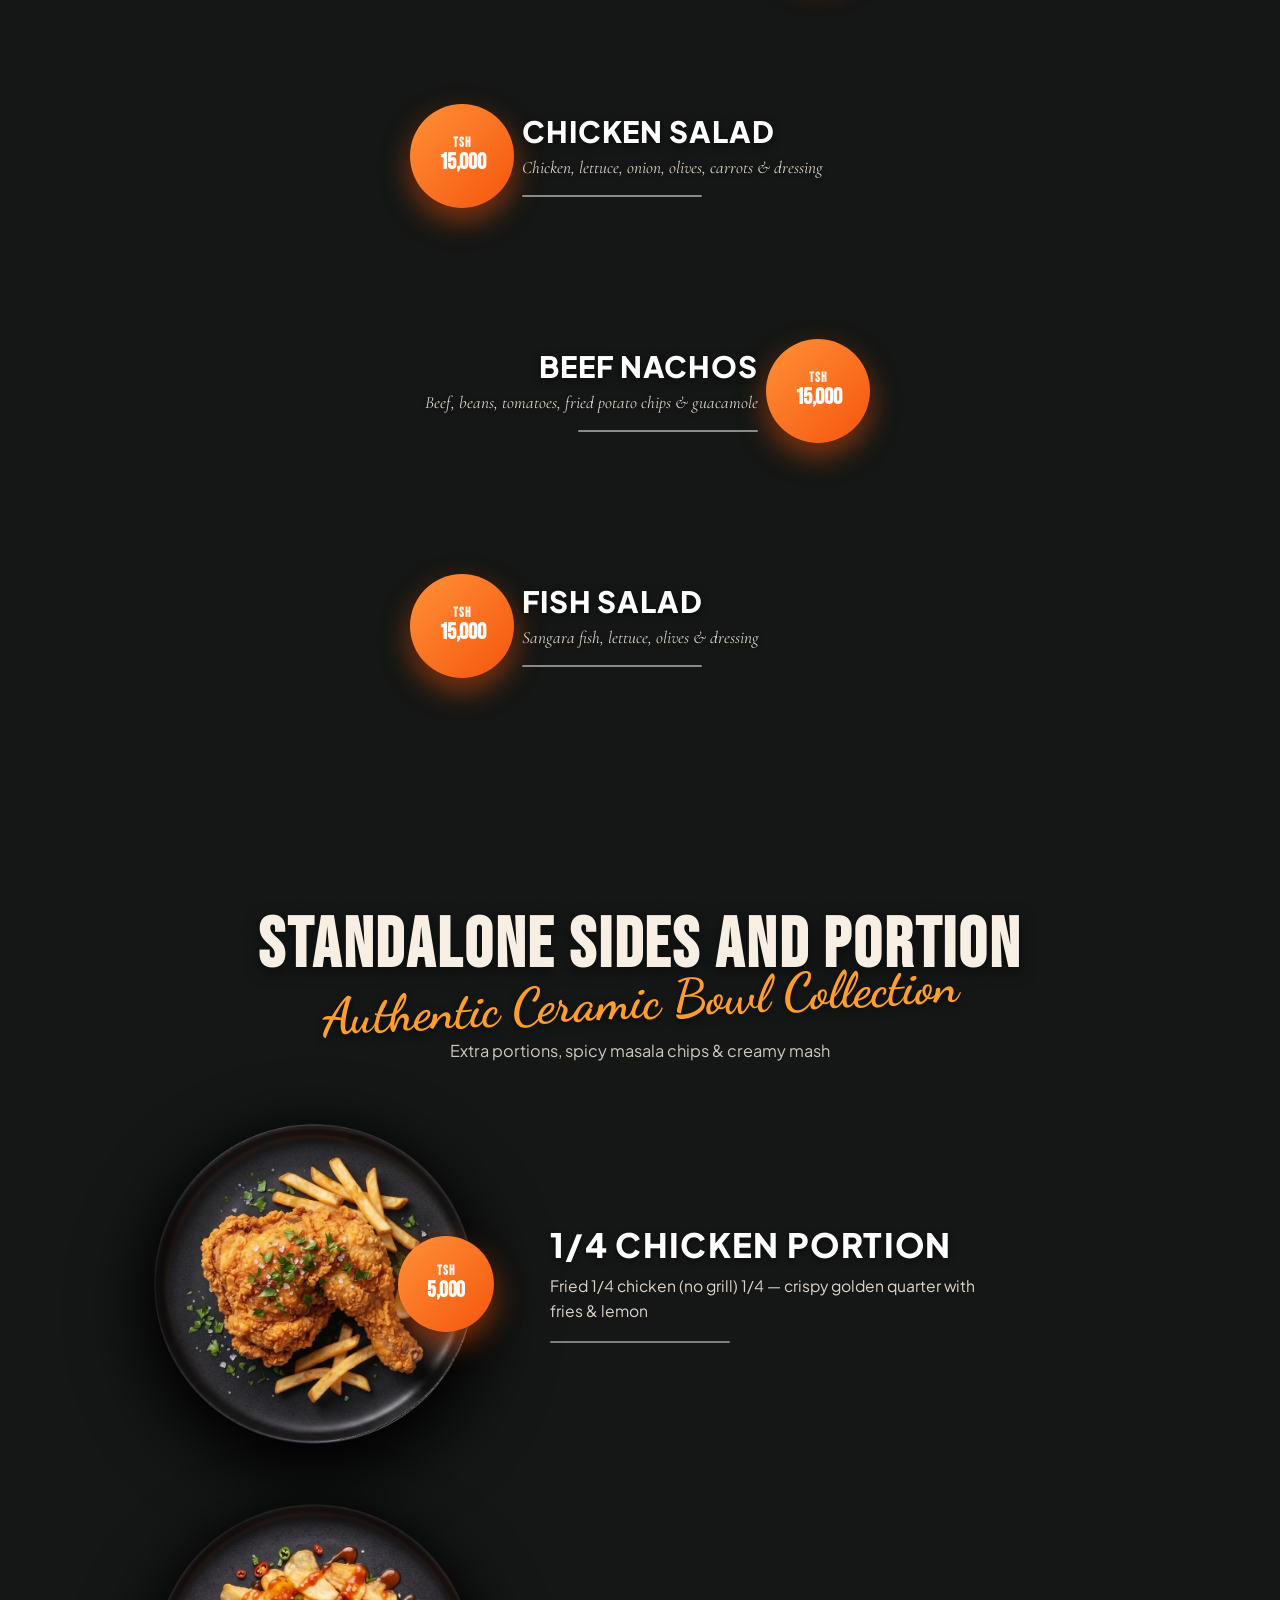
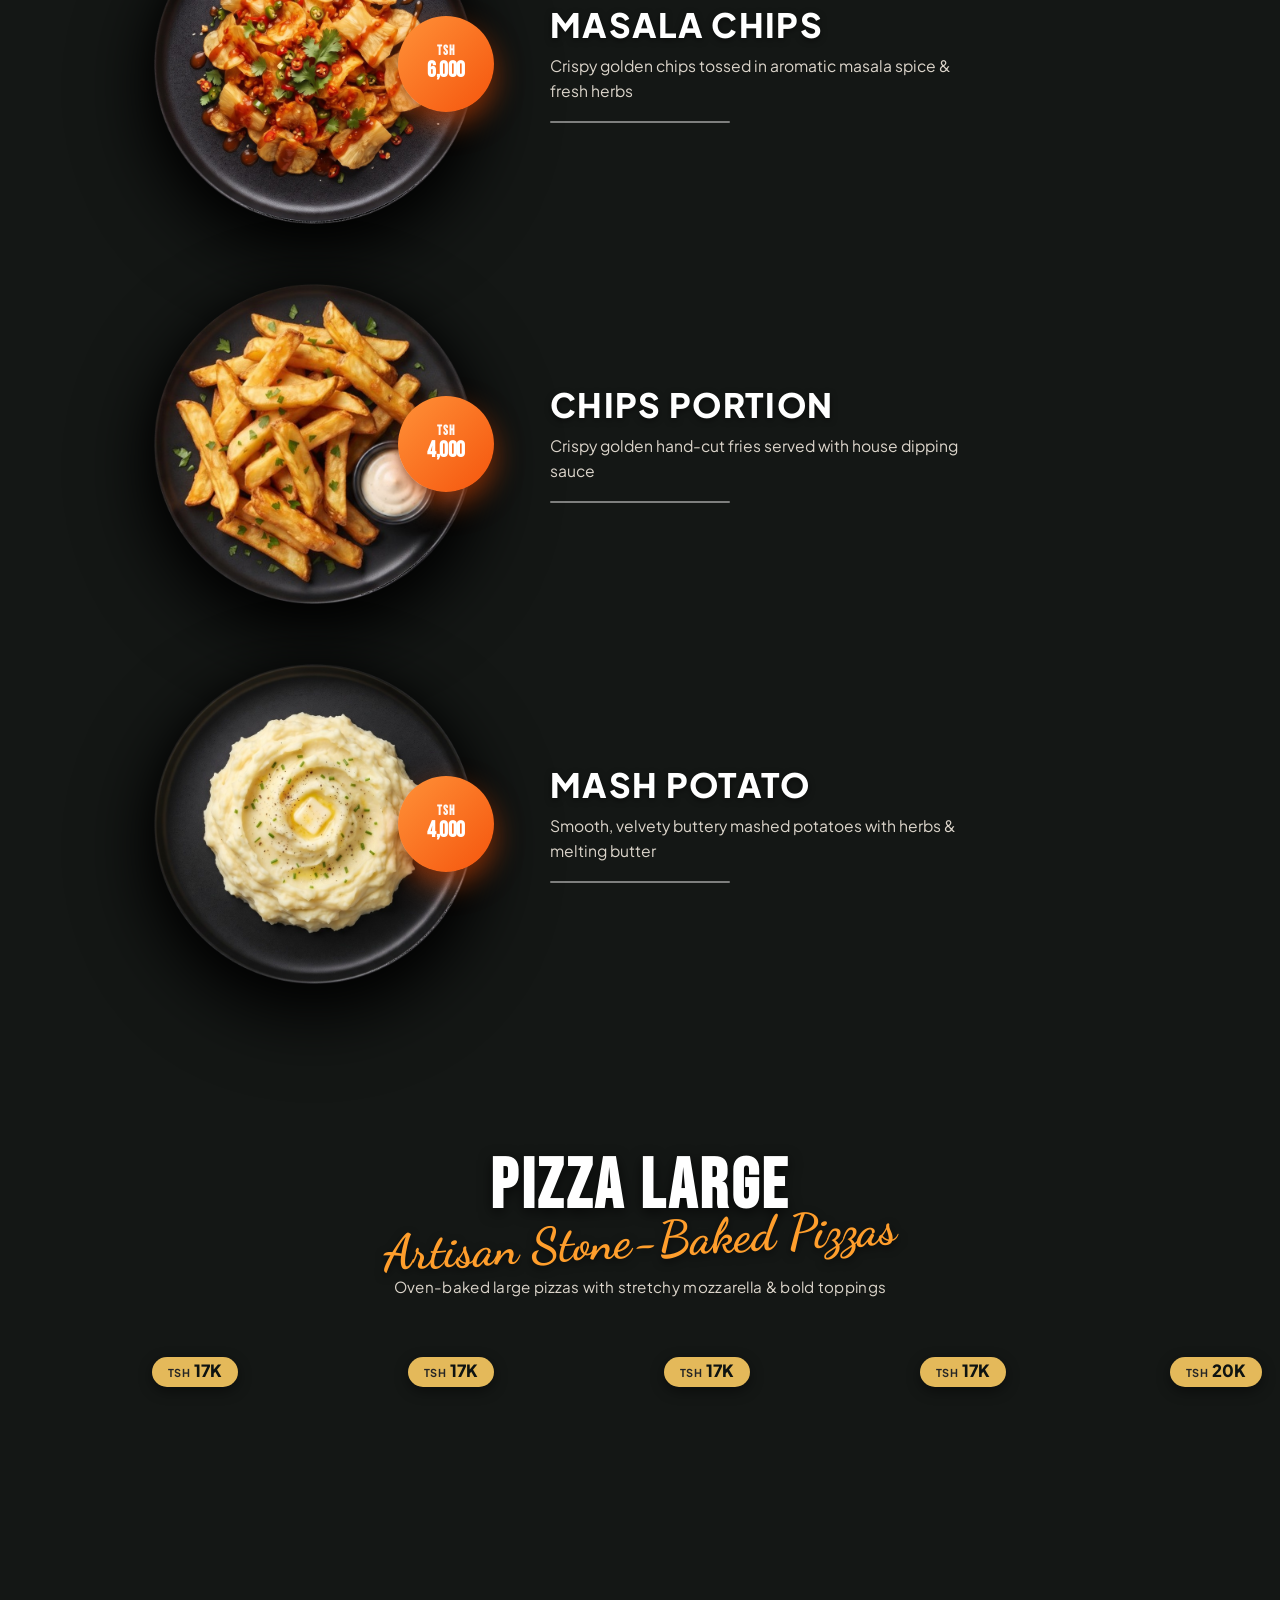
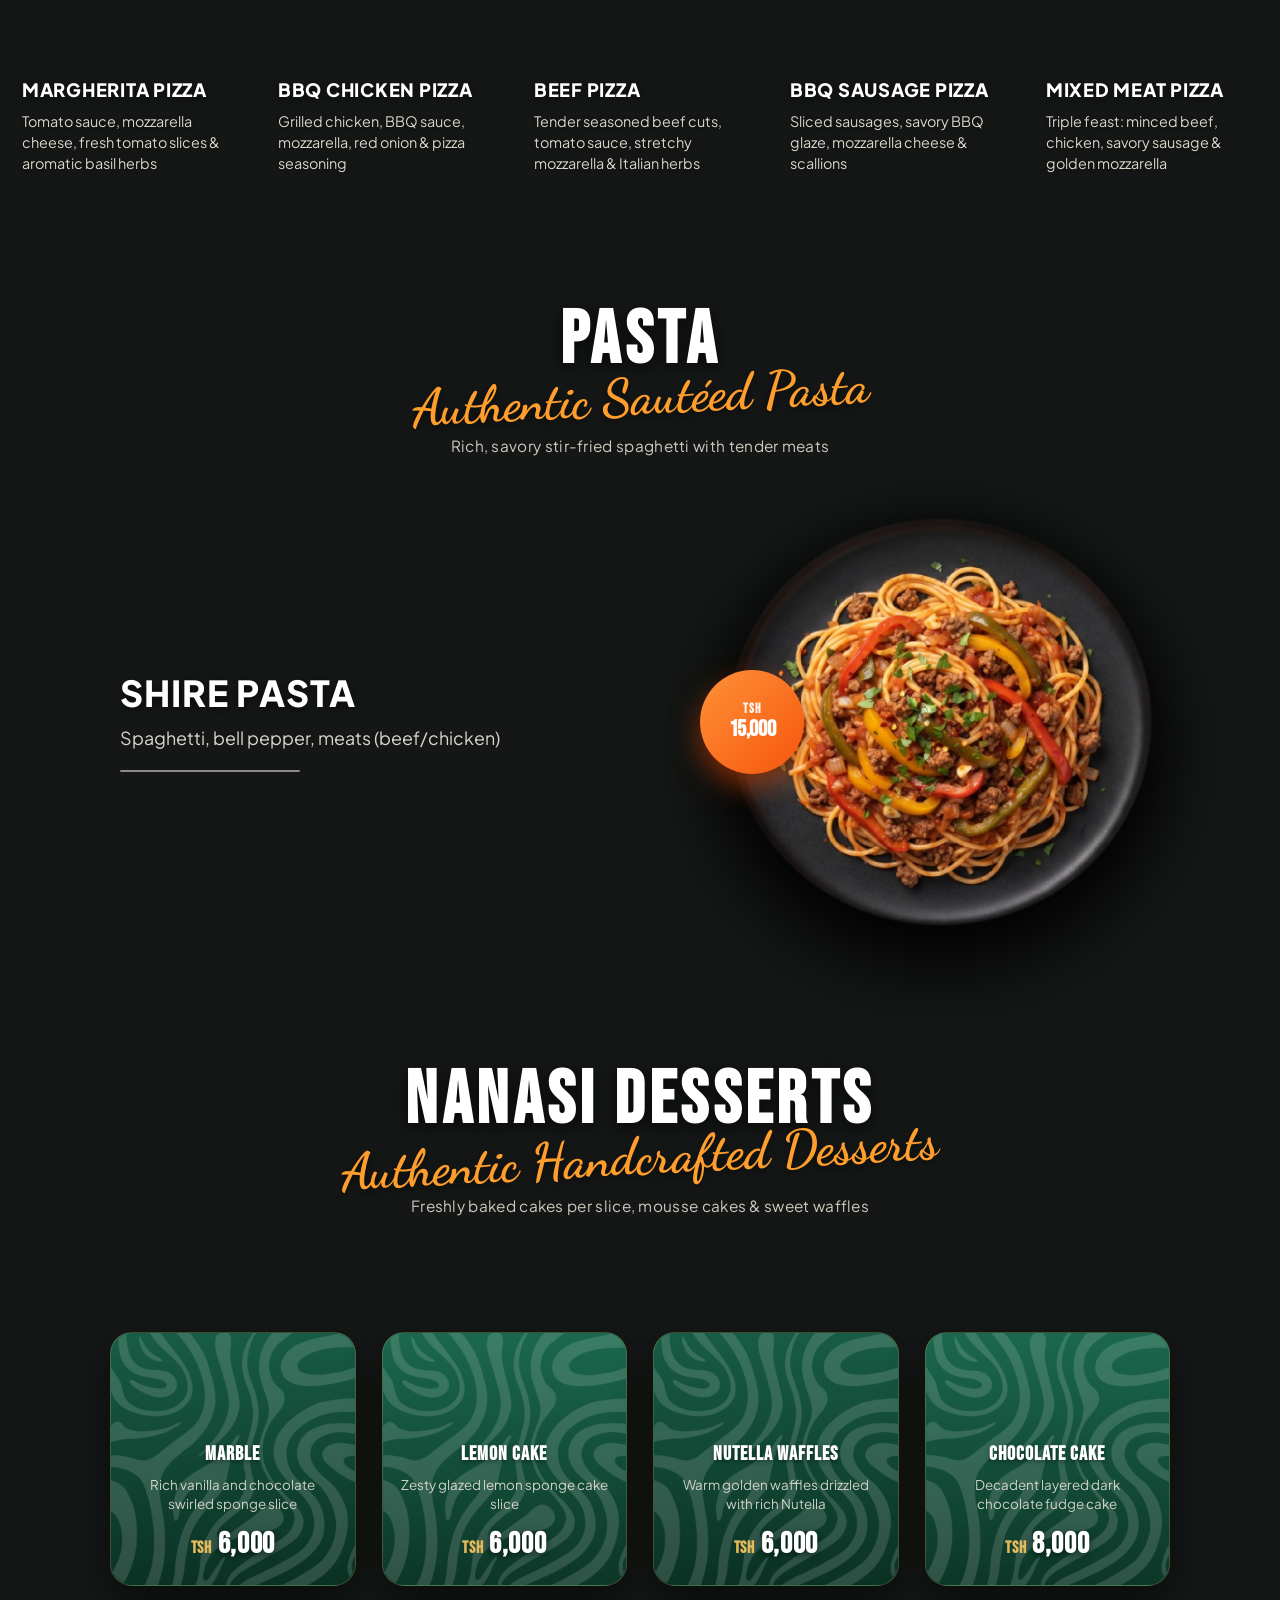
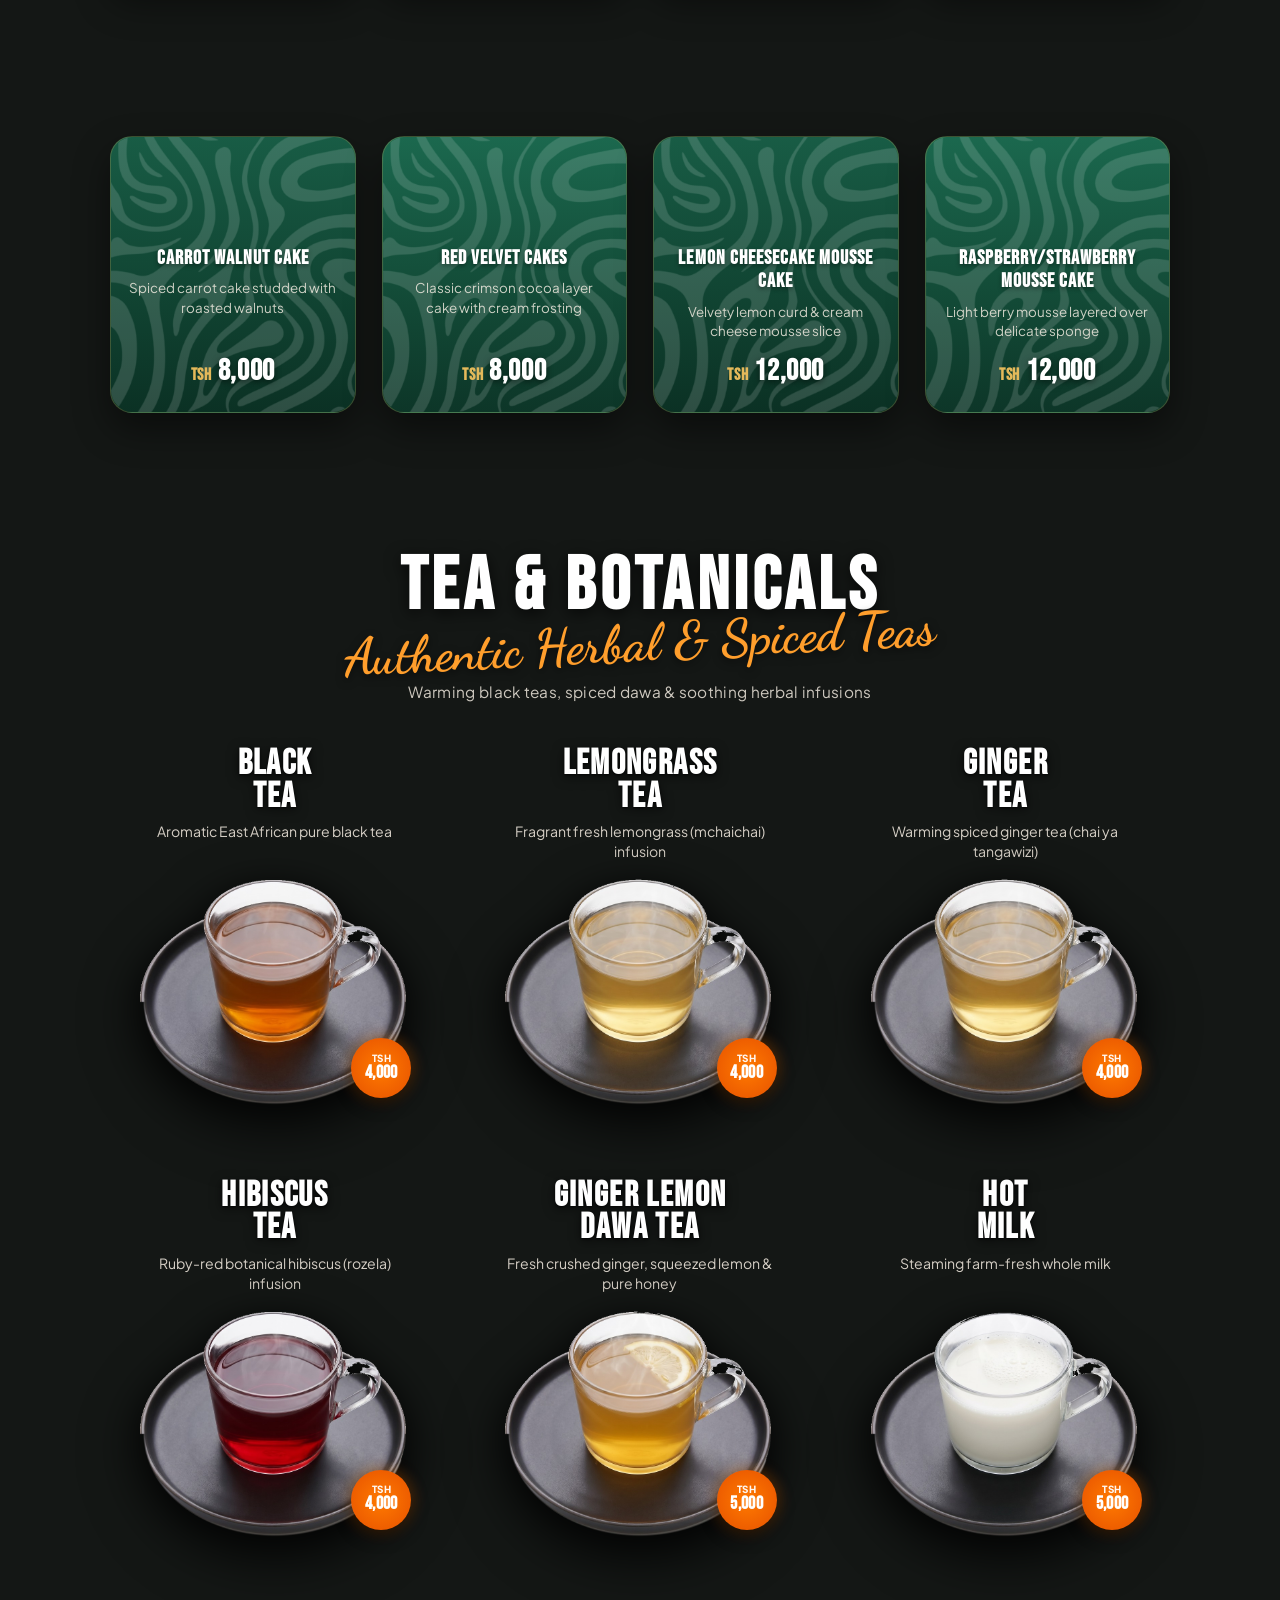
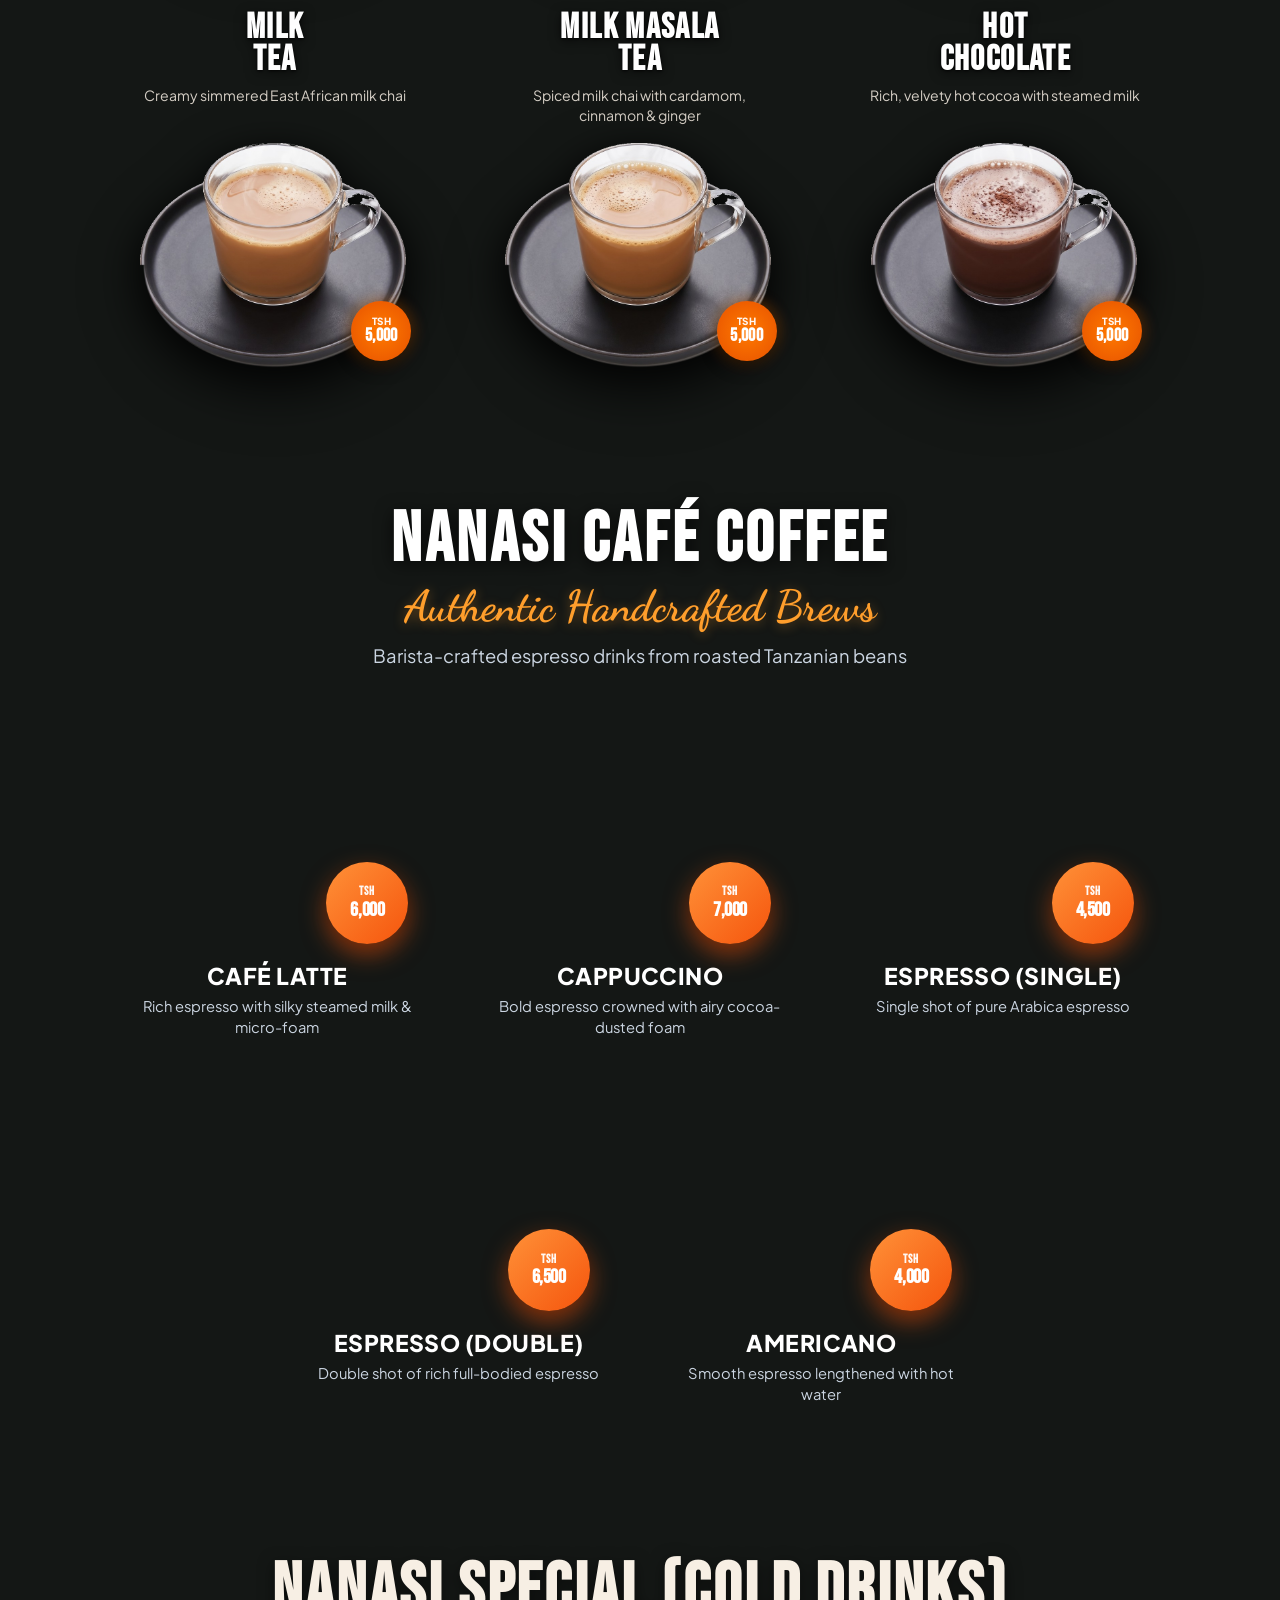
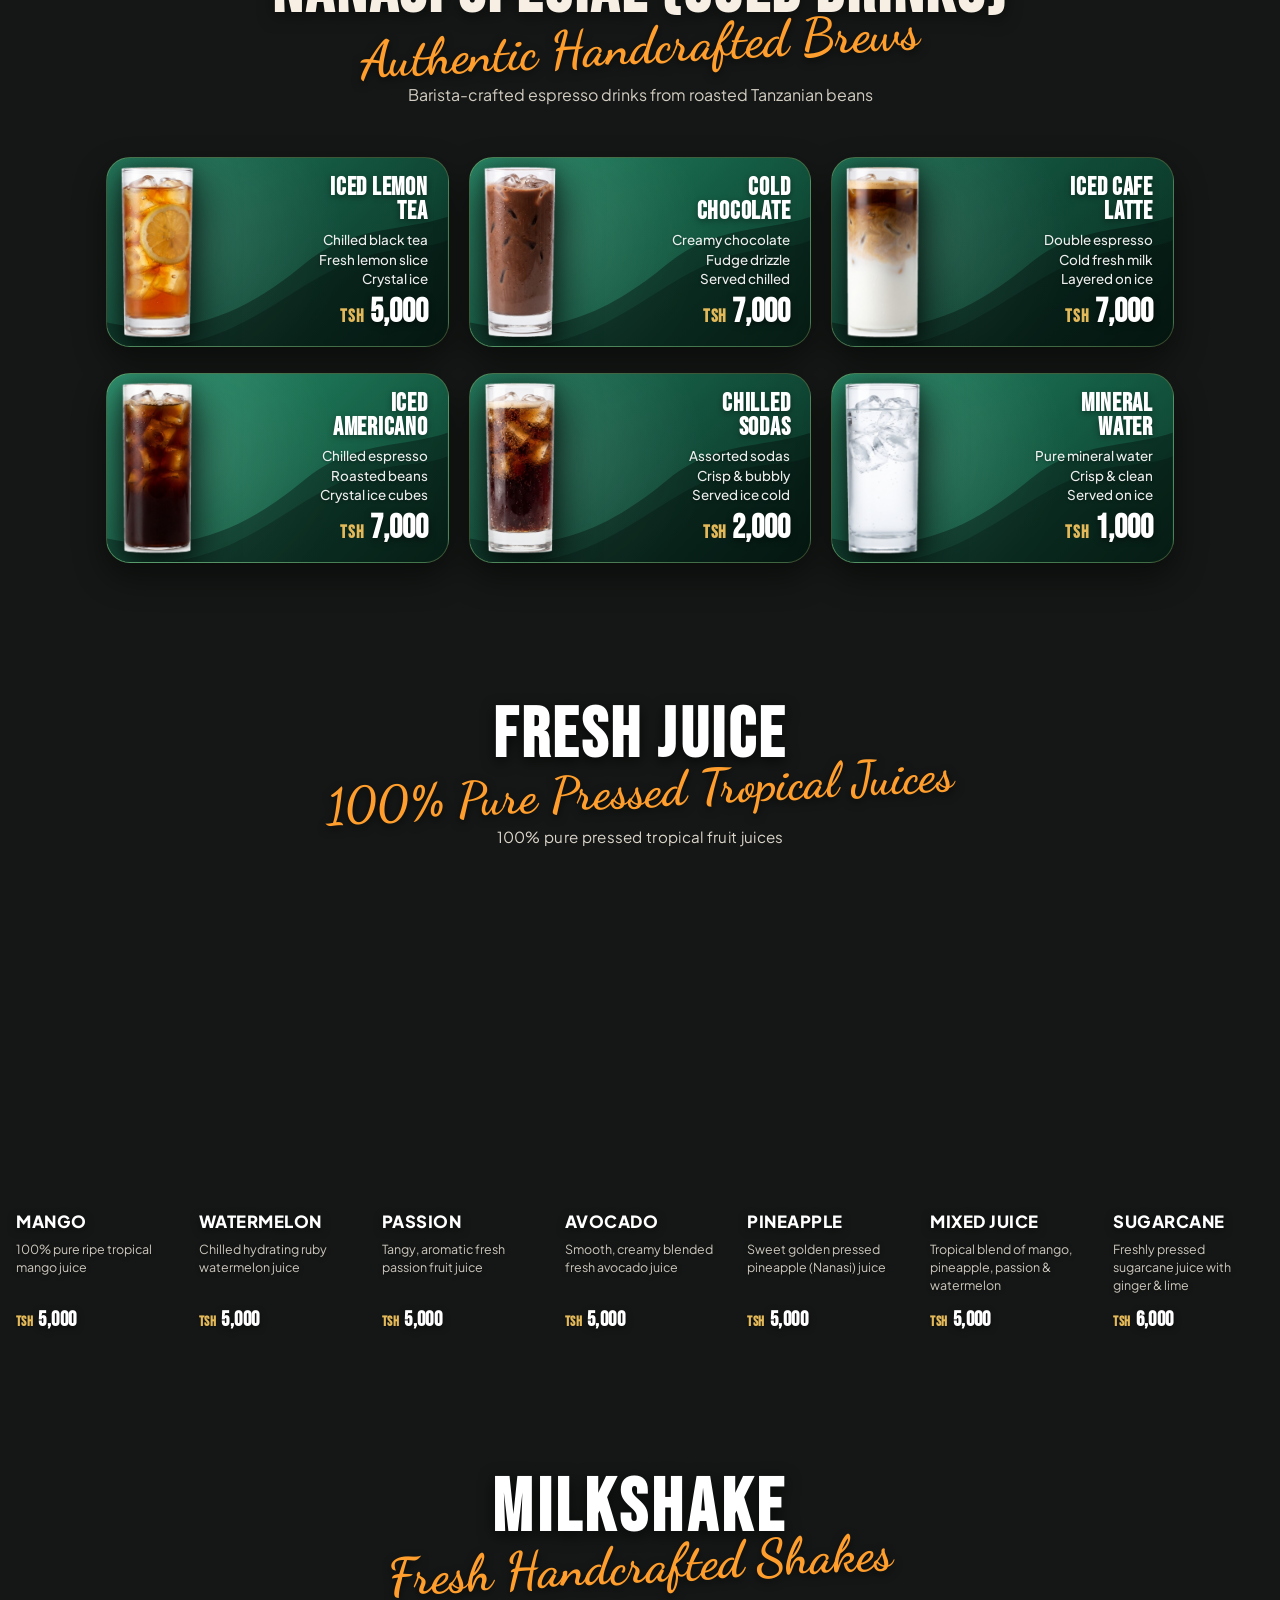
==== commit da1505d8: "Add scroll animations, QR/copy/print fixes, hero shift, NANASI CAFE title and favicon" ====
--- a/index.html
+++ b/index.html
@@ -3,7 +3,12 @@
 <head>
   <meta charset="UTF-8" />
   <meta name="viewport" content="width=device-width, initial-scale=1.0" />
-  <title>NANASI CAFE — BITE . SIP . SMILE | Official Digital Menu</title>
+  <title>NANASI CAFE</title>
+  <link rel="icon" type="image/svg+xml" href="favicon.svg" />
+  <link rel="apple-touch-icon" href="apple-touch-icon.png" />
+  <meta property="og:title" content="NANASI CAFE" />
+  <meta property="og:site_name" content="NANASI CAFE" />
+  <meta property="og:image" content="apple-touch-icon.png" />
   <meta name="description" content="Official Digital Menu of NANASI CAFE (BITE . SIP . SMILE) at Survey Complex, University Road, Dar es Salaam. Built in Nanasi Deep Green, Gold, Brown & Cream." />
   <meta name="theme-color" content="#0F3D2E" />
 
@@ -232,7 +237,7 @@
             <svg width="15" height="15" viewBox="0 0 24 24" fill="none" stroke="currentColor" stroke-width="2.2" stroke-linecap="round" stroke-linejoin="round" aria-hidden="true"><rect x="9" y="9" width="13" height="13" rx="2" ry="2"></rect><path d="M5 15H4a2 2 0 0 1-2-2V4a2 2 0 0 1 2-2h9a2 2 0 0 1 2 2v1"></path></svg>
             <span class="btn-label">COPY LINK</span>
           </button>
-          <button type="button" onclick="window.print()" class="btn-qr-action gold">
+          <button type="button" id="printQrBtn" class="btn-qr-action gold">
             <svg width="15" height="15" viewBox="0 0 24 24" fill="none" stroke="currentColor" stroke-width="2.2" stroke-linecap="round" stroke-linejoin="round" aria-hidden="true"><polyline points="6 9 6 2 18 2 18 9"></polyline><path d="M6 18H4a2 2 0 0 1-2-2v-5a2 2 0 0 1 2-2h16a2 2 0 0 1 2 2v5a2 2 0 0 1-2 2h-2"></path><rect x="6" y="14" width="12" height="8"></rect></svg>
             <span class="btn-label">PRINT QR CARD</span>
           </button>
@@ -241,6 +246,7 @@
     </div>
   </div>
 
+  <script src="assets/vendor/qrcode.js"></script>
   <script src="menu-data.js"></script>
   <script src="firebase-config.js"></script>
   <script src="menu-loader.js"></script>
--- a/styles.css
+++ b/styles.css
@@ -719,6 +719,7 @@
   flex-direction: column;
   align-items: flex-start;
   z-index: 2;
+  padding-left: clamp(0px, 4vw, 64px);
 }
 
 .hero-script-tag {
@@ -855,6 +856,7 @@
   .hero-right-content {
     order: 2;
     align-items: center;
+    padding-left: 0;
   }
   .hero-plate-wrapper {
     max-width: 380px;
@@ -6024,36 +6026,31 @@
 
 /* ==========================================================================
    DYNAMIC SCROLL TRANSITIONS & ENTRANCE ANIMATIONS
-   1. Pizzas revealing from the left with a slow, smooth spin
-   2. Dishes spinning in with realistic tactile settle-shake
-   3. Drinks entering with an ice-clink shake and wobble
-   4. Bulletproof hover retention: elements NEVER disappear or reset on hover
+   Glitch-free design rules:
+   - Hidden "pre-reveal" state only applies while the section is NOT revealed.
+   - Reveal uses CSS keyframes with fill-mode BOTH (no flash during stagger delay).
+   - Only transform + opacity are animated (GPU-composited, no filter jank).
+   - NO !important on animated properties (so opacity keyframes really fade).
+   - After the animation, .anim-settled removes it and hands control back to the
+     element's normal styles & hover effects (no jump, no stuck delays).
    ========================================================================== */
 
 /* --------------------------------------------------------------------------
    1. PIZZA: Revealing From Left with Slow Smooth Spin
    -------------------------------------------------------------------------- */
 .pizza-col-panel:not(.juice-col-panel) .pizza-half-dish {
-  opacity: 1;
-  transform: translate(-45%, -50%) rotate(0deg);
   will-change: transform, opacity;
-  transition: transform 0.5s cubic-bezier(0.2, 0.85, 0.35, 1.2), filter 0.4s ease, opacity 0.25s ease;
-}
-
-/* Initially hidden BEFORE the pizza section is approached & revealed */
-.pizza-showcase-section:not(.is-revealed) .pizza-col-panel:not(.juice-col-panel):not(:hover) .pizza-half-dish {
+  backface-visibility: hidden;
+}
+
+section:not(.is-revealed) .pizza-col-panel:not(.juice-col-panel) .pizza-half-dish {
   opacity: 0;
-  transform: translate(-140%, -50%) rotate(-180deg) scale(0.85);
-}
-
-/* Rolling entrance when approaching the Pizza section */
-.pizza-showcase-section.is-revealed .pizza-col-panel:not(.juice-col-panel) .pizza-half-dish,
-.pizza-col-panel:not(.juice-col-panel).is-revealed .pizza-half-dish {
-  opacity: 1 !important;
-  animation: pizzaRollInFromLeft 1.35s cubic-bezier(0.16, 1, 0.3, 1) forwards;
-}
-
-/* Cascading stagger from left to right across the 5 pizzas */
+}
+
+section.is-revealed .pizza-col-panel:not(.juice-col-panel) .pizza-half-dish {
+  animation: pizzaRollInFromLeft 1.8s cubic-bezier(0.22, 1, 0.36, 1) both;
+}
+
 .pizza-endless-grid .pizza-col-panel:nth-child(1) .pizza-half-dish { animation-delay: 0.05s; }
 .pizza-endless-grid .pizza-col-panel:nth-child(2) .pizza-half-dish { animation-delay: 0.18s; }
 .pizza-endless-grid .pizza-col-panel:nth-child(3) .pizza-half-dish { animation-delay: 0.31s; }
@@ -6062,209 +6059,207 @@
 
 @keyframes pizzaRollInFromLeft {
   0% {
-    transform: translate(-140%, -50%) rotate(-180deg) scale(0.85);
+    transform: translate3d(0, 0, 0) translate(-140%, -50%) rotate(-180deg) scale(0.85);
     opacity: 0;
-    filter: drop-shadow(0 4px 8px rgba(0, 0, 0, 0.3));
-  }
-  40% {
+  }
+  35% {
     opacity: 1;
   }
-  75% {
-    transform: translate(-42%, -50%) rotate(4deg) scale(1.02);
-    filter: drop-shadow(14px 22px 30px rgba(0, 0, 0, 0.95));
-  }
   100% {
-    transform: translate(-45%, -50%) rotate(0deg) scale(1);
+    transform: translate3d(0, 0, 0) translate(-45%, -50%) rotate(0deg) scale(1);
     opacity: 1;
-    filter: drop-shadow(10px 16px 26px rgba(0, 0, 0, 0.9));
-  }
-}
-
-/* Hover flourish: slow smooth spin forward - NEVER DISAPPEARS */
+  }
+}
+
+/* Hover flourish */
 .pizza-col-panel:hover .pizza-half-dish {
   opacity: 1 !important;
   visibility: visible !important;
   transform: translate(-43%, -50%) scale(1.06) rotate(12deg) !important;
   filter: drop-shadow(14px 22px 32px rgba(0, 0, 0, 0.98)) !important;
-  transition: transform 0.5s cubic-bezier(0.2, 0.85, 0.35, 1.2), filter 0.4s ease, opacity 0.2s ease !important;
+  transition: transform 0.6s cubic-bezier(0.22, 1, 0.36, 1), filter 0.4s ease !important;
 }
 
 /* --------------------------------------------------------------------------
-   2. DISHES: Spinning In with Tactile Settle-Shake (Plates & Bowls)
+   2. PLATES & BOWLS: Slow, silky spin (NO shaking, NO wobble)
    -------------------------------------------------------------------------- */
-.bites-dish-img,
-.soup-static-plate,
-.special-dish-plate,
-.platter-static-plate,
-.chips-meats-plate,
-.salad-dish-plate,
-.standalone-dish-plate,
-.pasta-dish-plate,
-.dessert-plate-img,
-.jimbo-bowl-img,
-.cc-plate-circle,
-.bc-showcase-plate,
-.gb-ribbon-plate {
+:is(.bites-dish-img, .soup-static-plate, .special-dish-plate, .platter-static-plate, .chips-meats-plate, .salad-dish-plate, .standalone-dish-plate, .pasta-dish-plate, .dessert-plate-img, .jimbo-bowl-img) {
+  will-change: transform, opacity;
+  backface-visibility: hidden;
+  transform-origin: 50% 50%;
+}
+
+section:not(.is-revealed) :is(.bites-dish-img, .soup-static-plate, .special-dish-plate, .platter-static-plate, .chips-meats-plate, .salad-dish-plate, .standalone-dish-plate, .pasta-dish-plate, .dessert-plate-img, .jimbo-bowl-img) {
+  opacity: 0;
+}
+
+section.is-revealed :is(.bites-dish-img, .soup-static-plate, .special-dish-plate, .platter-static-plate, .chips-meats-plate, .salad-dish-plate, .standalone-dish-plate, .pasta-dish-plate, .dessert-plate-img, .jimbo-bowl-img) {
+  animation: plateSlowMotionSpin 2.6s cubic-bezier(0.25, 0.8, 0.25, 1) both;
+}
+
+section.is-revealed :is(.bites-card, .soup-card, .platter-card, .chips-meats-card, .salad-plate-col, .standalone-plate-col, .pasta-plate-col, .dessert-card, .jimbo-card):nth-child(1) :is(.bites-dish-img, .soup-static-plate, .special-dish-plate, .platter-static-plate, .chips-meats-plate, .salad-dish-plate, .standalone-dish-plate, .pasta-dish-plate, .dessert-plate-img, .jimbo-bowl-img) { animation-delay: 0.05s; }
+section.is-revealed :is(.bites-card, .soup-card, .platter-card, .chips-meats-card, .salad-plate-col, .standalone-plate-col, .pasta-plate-col, .dessert-card, .jimbo-card):nth-child(2) :is(.bites-dish-img, .soup-static-plate, .special-dish-plate, .platter-static-plate, .chips-meats-plate, .salad-dish-plate, .standalone-dish-plate, .pasta-dish-plate, .dessert-plate-img, .jimbo-bowl-img) { animation-delay: 0.17s; }
+section.is-revealed :is(.bites-card, .soup-card, .platter-card, .chips-meats-card, .salad-plate-col, .standalone-plate-col, .pasta-plate-col, .dessert-card, .jimbo-card):nth-child(3) :is(.bites-dish-img, .soup-static-plate, .special-dish-plate, .platter-static-plate, .chips-meats-plate, .salad-dish-plate, .standalone-dish-plate, .pasta-dish-plate, .dessert-plate-img, .jimbo-bowl-img) { animation-delay: 0.29s; }
+section.is-revealed :is(.bites-card, .soup-card, .platter-card, .chips-meats-card, .salad-plate-col, .standalone-plate-col, .pasta-plate-col, .dessert-card, .jimbo-card):nth-child(4) :is(.bites-dish-img, .soup-static-plate, .special-dish-plate, .platter-static-plate, .chips-meats-plate, .salad-dish-plate, .standalone-dish-plate, .pasta-dish-plate, .dessert-plate-img, .jimbo-bowl-img) { animation-delay: 0.41s; }
+section.is-revealed :is(.bites-card, .soup-card, .platter-card, .chips-meats-card, .salad-plate-col, .standalone-plate-col, .pasta-plate-col, .dessert-card, .jimbo-card):nth-child(5) :is(.bites-dish-img, .soup-static-plate, .special-dish-plate, .platter-static-plate, .chips-meats-plate, .salad-dish-plate, .standalone-dish-plate, .pasta-dish-plate, .dessert-plate-img, .jimbo-bowl-img) { animation-delay: 0.53s; }
+section.is-revealed :is(.bites-card, .soup-card, .platter-card, .chips-meats-card, .salad-plate-col, .standalone-plate-col, .pasta-plate-col, .dessert-card, .jimbo-card):nth-child(6) :is(.bites-dish-img, .soup-static-plate, .special-dish-plate, .platter-static-plate, .chips-meats-plate, .salad-dish-plate, .standalone-dish-plate, .pasta-dish-plate, .dessert-plate-img, .jimbo-bowl-img) { animation-delay: 0.65s; }
+section.is-revealed :is(.bites-card, .soup-card, .platter-card, .chips-meats-card, .salad-plate-col, .standalone-plate-col, .pasta-plate-col, .dessert-card, .jimbo-card):nth-child(n+7) :is(.bites-dish-img, .soup-static-plate, .special-dish-plate, .platter-static-plate, .chips-meats-plate, .salad-dish-plate, .standalone-dish-plate, .pasta-dish-plate, .dessert-plate-img, .jimbo-bowl-img) { animation-delay: 0.77s; }
+
+@keyframes plateSlowMotionSpin {
+  0% {
+    transform: translate3d(0, 0, 0) rotate(-180deg) scale(0.9);
+    opacity: 0;
+  }
+  25% {
+    opacity: 1;
+  }
+  100% {
+    transform: translate3d(0, 0, 0) rotate(0deg) scale(1);
+    opacity: 1;
+  }
+}
+
+/* Hover spin (only once settled, so it never fights the entrance) */
+.anim-settled :is(.bites-card, .soup-card, .platter-card, .chips-meats-card, .salad-plate-col, .standalone-plate-col, .pasta-plate-col, .dessert-card, .jimbo-card, .special-dish-row, .standalone-dish-row, .pasta-dish-row, .salad-dish-row):hover :is(.bites-dish-img, .soup-static-plate, .special-dish-plate, .platter-static-plate, .chips-meats-plate, .salad-dish-plate, .standalone-dish-plate, .pasta-dish-plate, .dessert-plate-img, .jimbo-bowl-img) {
+  transform: scale(1.08) rotate(14deg);
+  transition: transform 0.7s cubic-bezier(0.22, 1, 0.36, 1), filter 0.4s ease;
+}
+
+/* --------------------------------------------------------------------------
+   3. DRINKS: Smooth chilled entrance
+   -------------------------------------------------------------------------- */
+:is(.coffee-cup-img, .cold-drink-glass-img, .tea-dish-cup, .juice-dish-cup, .milkshake-img, .smoothie-cluster-img) {
+  will-change: transform, opacity;
+  backface-visibility: hidden;
+}
+
+section:not(.is-revealed) :is(.coffee-cup-img, .cold-drink-glass-img, .tea-dish-cup, .juice-dish-cup, .milkshake-img, .smoothie-cluster-img) {
+  opacity: 0;
+}
+
+section.is-revealed :is(.coffee-cup-img, .cold-drink-glass-img, .tea-dish-cup, .juice-dish-cup, .milkshake-img, .smoothie-cluster-img) {
+  animation: drinkEntranceShake 1s cubic-bezier(0.22, 1, 0.36, 1) both;
+}
+
+section.is-revealed :is(.coffee-card, .cold-drink-bites-card, .tea-jimbo-card, .juice-col-panel, .milkshake-card):nth-child(1) :is(.coffee-cup-img, .cold-drink-glass-img, .tea-dish-cup, .juice-dish-cup, .milkshake-img, .smoothie-cluster-img) { animation-delay: 0.06s; }
+section.is-revealed :is(.coffee-card, .cold-drink-bites-card, .tea-jimbo-card, .juice-col-panel, .milkshake-card):nth-child(2) :is(.coffee-cup-img, .cold-drink-glass-img, .tea-dish-cup, .juice-dish-cup, .milkshake-img, .smoothie-cluster-img) { animation-delay: 0.16s; }
+section.is-revealed :is(.coffee-card, .cold-drink-bites-card, .tea-jimbo-card, .juice-col-panel, .milkshake-card):nth-child(3) :is(.coffee-cup-img, .cold-drink-glass-img, .tea-dish-cup, .juice-dish-cup, .milkshake-img, .smoothie-cluster-img) { animation-delay: 0.26s; }
+section.is-revealed :is(.coffee-card, .cold-drink-bites-card, .tea-jimbo-card, .juice-col-panel, .milkshake-card):nth-child(4) :is(.coffee-cup-img, .cold-drink-glass-img, .tea-dish-cup, .juice-dish-cup, .milkshake-img, .smoothie-cluster-img) { animation-delay: 0.36s; }
+section.is-revealed :is(.coffee-card, .cold-drink-bites-card, .tea-jimbo-card, .juice-col-panel, .milkshake-card):nth-child(5) :is(.coffee-cup-img, .cold-drink-glass-img, .tea-dish-cup, .juice-dish-cup, .milkshake-img, .smoothie-cluster-img) { animation-delay: 0.46s; }
+section.is-revealed :is(.coffee-card, .cold-drink-bites-card, .tea-jimbo-card, .juice-col-panel, .milkshake-card):nth-child(6) :is(.coffee-cup-img, .cold-drink-glass-img, .tea-dish-cup, .juice-dish-cup, .milkshake-img, .smoothie-cluster-img) { animation-delay: 0.56s; }
+section.is-revealed :is(.coffee-card, .cold-drink-bites-card, .tea-jimbo-card, .juice-col-panel, .milkshake-card):nth-child(n+7) :is(.coffee-cup-img, .cold-drink-glass-img, .tea-dish-cup, .juice-dish-cup, .milkshake-img, .smoothie-cluster-img) { animation-delay: 0.66s; }
+
+@keyframes drinkEntranceShake {
+  0%   { transform: translate3d(0, 44px, 0) scale(0.86) rotate(-5deg); opacity: 0; }
+  40%  { opacity: 1; }
+  62%  { transform: translate3d(0, -6px, 0) scale(1.03) rotate(3deg); }
+  80%  { transform: translate3d(0, 2px, 0) scale(0.99) rotate(-1.5deg); }
+  100% { transform: translate3d(0, 0, 0) scale(1) rotate(0deg); opacity: 1; }
+}
+
+.anim-settled :is(.coffee-card, .cold-drink-bites-card, .tea-jimbo-card, .juice-col-panel, .milkshake-card):hover :is(.coffee-cup-img, .cold-drink-glass-img, .tea-dish-cup, .juice-dish-cup, .milkshake-img, .smoothie-cluster-img) {
+  transform: translateY(-6px) scale(1.08) rotate(1.5deg);
+  transition: transform 0.45s cubic-bezier(0.22, 1, 0.36, 1), filter 0.35s ease;
+}
+
+/* --------------------------------------------------------------------------
+   4. SETTLED STATE: release animations -> normal styles & hover take over
+   -------------------------------------------------------------------------- */
+section.anim-settled :is(.bites-section-header, .soup-section-header, .platters-section-header, .chips-meats-section-header, .salad-section-header, .standalone-section-header, .pizza-section-header, .pasta-section-header, .desserts-section-header, .tea-section-header, .cold-drinks-section-header, .juice-section-header, .milkshake-section-header, .smoothie-section-header),
+section.anim-settled :is(.bites-card, .soup-card, .special-plate-col, .platter-card, .chips-meats-card, .salad-plate-col, .standalone-plate-col, .pasta-plate-col, .dessert-card, .jimbo-card, .coffee-card, .cold-drink-bites-card, .tea-jimbo-card, .juice-col-panel, .milkshake-card, .pizza-col-panel, .smoothie-cup-col),
+section.anim-settled :is(.bites-dish-img, .soup-static-plate, .special-dish-plate, .platter-static-plate, .chips-meats-plate, .salad-dish-plate, .standalone-dish-plate, .pasta-dish-plate, .dessert-plate-img, .jimbo-bowl-img),
+section.anim-settled :is(.coffee-cup-img, .cold-drink-glass-img, .tea-dish-cup, .juice-dish-cup, .milkshake-img, .smoothie-cluster-img),
+section.anim-settled .pizza-half-dish {
+  animation: none;
+}
+
+section.anim-settled :is(.bites-dish-img, .soup-static-plate, .special-dish-plate, .platter-static-plate, .chips-meats-plate, .salad-dish-plate, .standalone-dish-plate, .pasta-dish-plate, .dessert-plate-img, .jimbo-bowl-img, .coffee-cup-img, .cold-drink-glass-img, .tea-dish-cup, .juice-dish-cup, .milkshake-img, .smoothie-cluster-img) {
   opacity: 1;
-  transform: scale(1) rotate(0deg);
-  will-change: transform, opacity;
-  transition: transform 0.45s cubic-bezier(0.2, 0.85, 0.35, 1.2), filter 0.35s ease, opacity 0.25s ease;
-}
-
-/* Initially hidden BEFORE the specific dish section is approached & revealed */
-:is(section, div):not(.is-revealed) > * :is(.bites-dish-img, .soup-static-plate, .special-dish-plate, .platter-static-plate, .chips-meats-plate, .salad-dish-plate, .standalone-dish-plate, .pasta-dish-plate, .dessert-plate-img, .jimbo-bowl-img):not(:hover),
-:is(section, div):not(.is-revealed):not(:hover) :is(.bites-dish-img, .soup-static-plate, .special-dish-plate, .platter-static-plate, .chips-meats-plate, .salad-dish-plate, .standalone-dish-plate, .pasta-dish-plate, .dessert-plate-img, .jimbo-bowl-img) {
-  opacity: 0;
-  transform: scale(0.65) rotate(-65deg);
-}
-
-/* Spinning entrance when approaching the specific dish section */
-:is(section.is-revealed, .is-revealed) :is(.bites-dish-img, .soup-static-plate, .special-dish-plate, .platter-static-plate, .chips-meats-plate, .salad-dish-plate, .standalone-dish-plate, .pasta-dish-plate, .dessert-plate-img, .jimbo-bowl-img, .cc-plate-circle, .bc-showcase-plate, .gb-ribbon-plate) {
-  opacity: 1 !important;
-  animation: dishSpinShakeEntrance 1.05s cubic-bezier(0.2, 0.85, 0.35, 1.2) forwards;
-}
-
-/* Stagger delay across columns */
-:is(.bites-card, .soup-card, .platter-card, .chips-meats-card, .salad-plate-col, .standalone-plate-col, .pasta-plate-col, .dessert-card, .jimbo-card):nth-child(1) :is(.bites-dish-img, .soup-static-plate, .special-dish-plate, .platter-static-plate, .chips-meats-plate, .salad-dish-plate, .standalone-dish-plate, .pasta-dish-plate, .dessert-plate-img, .jimbo-bowl-img) { animation-delay: 0.05s; }
-:is(.bites-card, .soup-card, .platter-card, .chips-meats-card, .salad-plate-col, .standalone-plate-col, .pasta-plate-col, .dessert-card, .jimbo-card):nth-child(2) :is(.bites-dish-img, .soup-static-plate, .special-dish-plate, .platter-static-plate, .chips-meats-plate, .salad-dish-plate, .standalone-dish-plate, .pasta-dish-plate, .dessert-plate-img, .jimbo-bowl-img) { animation-delay: 0.16s; }
-:is(.bites-card, .soup-card, .platter-card, .chips-meats-card, .salad-plate-col, .standalone-plate-col, .pasta-plate-col, .dessert-card, .jimbo-card):nth-child(3) :is(.bites-dish-img, .soup-static-plate, .special-dish-plate, .platter-static-plate, .chips-meats-plate, .salad-dish-plate, .standalone-dish-plate, .pasta-dish-plate, .dessert-plate-img, .jimbo-bowl-img) { animation-delay: 0.27s; }
-:is(.bites-card, .soup-card, .platter-card, .chips-meats-card, .salad-plate-col, .standalone-plate-col, .pasta-plate-col, .dessert-card, .jimbo-card):nth-child(4) :is(.bites-dish-img, .soup-static-plate, .special-dish-plate, .platter-static-plate, .chips-meats-plate, .salad-dish-plate, .standalone-dish-plate, .pasta-dish-plate, .dessert-plate-img, .jimbo-bowl-img) { animation-delay: 0.38s; }
-:is(.bites-card, .soup-card, .platter-card, .chips-meats-card, .salad-plate-col, .standalone-plate-col, .pasta-plate-col, .dessert-card, .jimbo-card):nth-child(5) :is(.bites-dish-img, .soup-static-plate, .special-dish-plate, .platter-static-plate, .chips-meats-plate, .salad-dish-plate, .standalone-dish-plate, .pasta-dish-plate, .dessert-plate-img, .jimbo-bowl-img) { animation-delay: 0.49s; }
-:is(.bites-card, .soup-card, .platter-card, .chips-meats-card, .salad-plate-col, .standalone-plate-col, .pasta-plate-col, .dessert-card, .jimbo-card):nth-child(6) :is(.bites-dish-img, .soup-static-plate, .special-dish-plate, .platter-static-plate, .chips-meats-plate, .salad-dish-plate, .standalone-dish-plate, .pasta-dish-plate, .dessert-plate-img, .jimbo-bowl-img) { animation-delay: 0.60s; }
-:is(.bites-card, .soup-card, .platter-card, .chips-meats-card, .salad-plate-col, .standalone-plate-col, .pasta-plate-col, .dessert-card, .jimbo-card):nth-child(n+7) :is(.bites-dish-img, .soup-static-plate, .special-dish-plate, .platter-static-plate, .chips-meats-plate, .salad-dish-plate, .standalone-dish-plate, .pasta-dish-plate, .dessert-plate-img, .jimbo-bowl-img) { animation-delay: 0.70s; }
-
-@keyframes dishSpinShakeEntrance {
-  0% {
-    transform: scale(0.6) rotate(-75deg);
-    opacity: 0;
-    filter: blur(2px) drop-shadow(0 4px 8px rgba(0, 0, 0, 0.3));
-  }
-  45% {
-    opacity: 1;
-    filter: blur(0);
-  }
-  68% {
-    transform: scale(1.08) rotate(8deg);
-  }
-  80% {
-    transform: scale(0.96) rotate(-5deg);
-  }
-  88% {
-    transform: scale(1.02) rotate(2.5deg);
-  }
-  95% {
-    transform: scale(0.99) rotate(-1deg);
-  }
-  100% {
-    transform: scale(1) rotate(0deg);
-    opacity: 1;
-    filter: blur(0);
-  }
-}
-
-/* Hover Spin & Settle for all dishes - NEVER DISAPPEARS */
-:is(.bites-card, .soup-card, .platter-card, .chips-meats-card, .special-plate-col, .salad-plate-col, .standalone-plate-col, .pasta-plate-col, .dessert-card, .jimbo-card, .special-dish-row, .standalone-dish-row, .pasta-dish-row, .salad-dish-row):hover :is(.bites-dish-img, .soup-static-plate, .special-dish-plate, .platter-static-plate, .chips-meats-plate, .salad-dish-plate, .standalone-dish-plate, .pasta-dish-plate, .dessert-plate-img, .jimbo-bowl-img) {
+}
+
+/* Hover safety: nothing ever disappears on hover */
+:is(.bites-card, .soup-card, .special-plate-col, .platter-card, .chips-meats-card, .salad-plate-col, .standalone-plate-col, .pasta-plate-col, .dessert-card, .jimbo-card, .coffee-card, .cold-drink-bites-card, .tea-jimbo-card, .juice-col-panel, .milkshake-card, .pizza-col-panel, .smoothie-cup-col, .special-dish-row, .standalone-dish-row, .pasta-dish-row, .salad-dish-row):hover :is(.bites-dish-img, .soup-static-plate, .special-dish-plate, .platter-static-plate, .chips-meats-plate, .salad-dish-plate, .standalone-dish-plate, .pasta-dish-plate, .dessert-plate-img, .jimbo-bowl-img, .coffee-cup-img, .cold-drink-glass-img, .tea-dish-cup, .juice-dish-cup, .milkshake-img, .smoothie-cluster-img, .pizza-half-dish) {
   opacity: 1 !important;
   visibility: visible !important;
-  transform: scale(1.08) rotate(14deg) !important;
-  filter: drop-shadow(0 20px 34px rgba(0, 0, 0, 0.9)) !important;
-  transition: transform 0.45s cubic-bezier(0.2, 0.85, 0.35, 1.2), filter 0.35s ease, opacity 0.2s ease !important;
-}
-
-/* --------------------------------------------------------------------------
-   3. DRINKS: Entrance Shake & Smooth Hover (Cups & Glasses)
-   -------------------------------------------------------------------------- */
-.coffee-cup-img,
-.cold-drink-glass-img,
-.tea-dish-cup,
-.juice-dish-cup,
-.milkshake-img,
-.smoothie-cluster-img {
-  opacity: 1;
-  transform: translateY(0) scale(1) rotate(0deg);
-  will-change: transform, opacity;
-  transition: transform 0.4s cubic-bezier(0.2, 0.85, 0.35, 1.2), filter 0.35s ease, opacity 0.25s ease;
-}
-
-/* Initially hidden BEFORE the specific drink section is approached & revealed */
-:is(section, div):not(.is-revealed) > * :is(.coffee-cup-img, .cold-drink-glass-img, .tea-dish-cup, .juice-dish-cup, .milkshake-img, .smoothie-cluster-img):not(:hover),
-:is(section, div):not(.is-revealed):not(:hover) :is(.coffee-cup-img, .cold-drink-glass-img, .tea-dish-cup, .juice-dish-cup, .milkshake-img, .smoothie-cluster-img) {
-  opacity: 0;
-  transform: translateY(48px) scale(0.82) rotate(-6deg);
-}
-
-/* Shake entrance when approaching the specific drink section */
-:is(section.is-revealed, .is-revealed) :is(.coffee-cup-img, .cold-drink-glass-img, .tea-dish-cup, .juice-dish-cup, .milkshake-img, .smoothie-cluster-img) {
-  opacity: 1 !important;
-  animation: drinkEntranceShake 0.92s cubic-bezier(0.22, 1, 0.36, 1) forwards;
-}
-
-/* Stagger delay across drink items */
-:is(.coffee-card, .cold-drink-bites-card, .tea-jimbo-card, .juice-col-panel, .milkshake-card):nth-child(1) :is(.coffee-cup-img, .cold-drink-glass-img, .tea-dish-cup, .juice-dish-cup, .milkshake-img) { animation-delay: 0.06s; }
-:is(.coffee-card, .cold-drink-bites-card, .tea-jimbo-card, .juice-col-panel, .milkshake-card):nth-child(2) :is(.coffee-cup-img, .cold-drink-glass-img, .tea-dish-cup, .juice-dish-cup, .milkshake-img) { animation-delay: 0.16s; }
-:is(.coffee-card, .cold-drink-bites-card, .tea-jimbo-card, .juice-col-panel, .milkshake-card):nth-child(3) :is(.coffee-cup-img, .cold-drink-glass-img, .tea-dish-cup, .juice-dish-cup, .milkshake-img) { animation-delay: 0.26s; }
-:is(.coffee-card, .cold-drink-bites-card, .tea-jimbo-card, .juice-col-panel, .milkshake-card):nth-child(4) :is(.coffee-cup-img, .cold-drink-glass-img, .tea-dish-cup, .juice-dish-cup, .milkshake-img) { animation-delay: 0.36s; }
-:is(.coffee-card, .cold-drink-bites-card, .tea-jimbo-card, .juice-col-panel, .milkshake-card):nth-child(5) :is(.coffee-cup-img, .cold-drink-glass-img, .tea-dish-cup, .juice-dish-cup, .milkshake-img) { animation-delay: 0.46s; }
-:is(.coffee-card, .cold-drink-bites-card, .tea-jimbo-card, .juice-col-panel, .milkshake-card):nth-child(6) :is(.coffee-cup-img, .cold-drink-glass-img, .tea-dish-cup, .juice-dish-cup, .milkshake-img) { animation-delay: 0.56s; }
-:is(.coffee-card, .cold-drink-bites-card, .tea-jimbo-card, .juice-col-panel, .milkshake-card):nth-child(n+7) :is(.coffee-cup-img, .cold-drink-glass-img, .tea-dish-cup, .juice-dish-cup, .milkshake-img) { animation-delay: 0.66s; }
-
-@keyframes drinkEntranceShake {
-  0% {
-    transform: translateY(48px) scale(0.82) rotate(-6deg);
-    opacity: 0;
-  }
-  45% {
-    opacity: 1;
-  }
-  60% {
-    transform: translateY(-8px) scale(1.04) rotate(4.5deg);
-  }
-  74% {
-    transform: translateY(2px) scale(0.98) rotate(-3deg);
-  }
-  86% {
-    transform: translateY(-1px) scale(1.01) rotate(1.5deg);
-  }
-  94% {
-    transform: translateY(0) scale(1) rotate(-0.8deg);
-  }
-  100% {
-    transform: translateY(0) scale(1) rotate(0deg);
-    opacity: 1;
-  }
-}
-
-/* Smooth Interactive Drink Hover - NEVER DISAPPEARS */
-:is(.coffee-card, .cold-drink-bites-card, .tea-jimbo-card, .juice-col-panel, .milkshake-card):hover :is(.coffee-cup-img, .cold-drink-glass-img, .tea-dish-cup, .juice-dish-cup, .milkshake-img) {
-  opacity: 1 !important;
-  visibility: visible !important;
-  transform: translateY(-6px) scale(1.08) rotate(1.5deg) !important;
-  filter: drop-shadow(0 24px 38px rgba(0, 0, 0, 0.95)) drop-shadow(0 8px 16px rgba(0, 0, 0, 0.6)) !important;
-  transition: transform 0.35s cubic-bezier(0.2, 0.85, 0.35, 1.2), filter 0.35s ease, opacity 0.2s ease !important;
-}
-
-/* --------------------------------------------------------------------------
-   4. SETTLED STATE & UNIVERSAL HOVER SAFETY GUARANTEE
-   Once entrance animation finishes, release animation layer for 100% stable interaction
-   -------------------------------------------------------------------------- */
-.anim-settled .pizza-half-dish,
-.anim-settled .coffee-cup-img,
-.anim-settled .cold-drink-glass-img,
-.anim-settled .tea-dish-cup,
-.anim-settled .juice-dish-cup,
-.anim-settled .milkshake-img,
-.anim-settled .smoothie-cluster-img,
-.anim-settled :is(.bites-dish-img, .soup-static-plate, .special-dish-plate, .platter-static-plate, .chips-meats-plate, .salad-dish-plate, .standalone-dish-plate, .pasta-dish-plate, .dessert-plate-img, .jimbo-bowl-img) {
-  animation: none !important;
-  opacity: 1 !important;
-}
-
-/* CRITICAL GUARANTEE: No dish, drink, or pizza EVER disappears when hovered or revealed */
-:is(.bites-card, .soup-card, .platter-card, .chips-meats-card, .salad-plate-col, .standalone-plate-col, .pasta-plate-col, .dessert-card, .jimbo-card, .coffee-card, .cold-drink-bites-card, .tea-jimbo-card, .juice-col-panel, .milkshake-card, .pizza-col-panel, .smoothie-cup-col, .smoothie-label-card, .special-dish-row, .standalone-dish-row, .pasta-dish-row, .salad-dish-row):hover * {
-  visibility: visible !important;
-}
-
-:is(.bites-card, .soup-card, .platter-card, .chips-meats-card, .salad-plate-col, .standalone-plate-col, .pasta-plate-col, .dessert-card, .jimbo-card, .coffee-card, .cold-drink-bites-card, .tea-jimbo-card, .juice-col-panel, .milkshake-card, .pizza-col-panel):hover :is(.bites-dish-img, .soup-static-plate, .special-dish-plate, .platter-static-plate, .chips-meats-plate, .salad-dish-plate, .standalone-dish-plate, .pasta-dish-plate, .dessert-plate-img, .jimbo-bowl-img, .coffee-cup-img, .cold-drink-glass-img, .tea-dish-cup, .juice-dish-cup, .milkshake-img, .pizza-half-dish) {
-  opacity: 1 !important;
-  visibility: visible !important;
-}
+}
+
+/* Respect reduced-motion preferences */
+@media (prefers-reduced-motion: reduce) {
+  section :is(.bites-section-header, .soup-section-header, .platters-section-header, .chips-meats-section-header, .salad-section-header, .standalone-section-header, .pizza-section-header, .pasta-section-header, .desserts-section-header, .tea-section-header, .cold-drinks-section-header, .juice-section-header, .milkshake-section-header, .smoothie-section-header, .bites-card, .soup-card, .special-plate-col, .platter-card, .chips-meats-card, .salad-plate-col, .standalone-plate-col, .pasta-plate-col, .dessert-card, .jimbo-card, .coffee-card, .cold-drink-bites-card, .tea-jimbo-card, .juice-col-panel, .milkshake-card, .pizza-col-panel, .smoothie-cup-col, .bites-dish-img, .soup-static-plate, .special-dish-plate, .platter-static-plate, .chips-meats-plate, .salad-dish-plate, .standalone-dish-plate, .pasta-dish-plate, .dessert-plate-img, .jimbo-bowl-img, .coffee-cup-img, .cold-drink-glass-img, .tea-dish-cup, .juice-dish-cup, .milkshake-img, .smoothie-cluster-img, .pizza-half-dish) {
+    animation: none !important;
+    opacity: 1 !important;
+  }
+}
+
+
+/* ==========================================================================
+   PRINT: Only the QR card is printed (triggered by "PRINT QR CARD")
+   ========================================================================== */
+@media print {
+  @page { margin: 12mm; }
+
+  body.printing-qr {
+    background: #fff !important;
+  }
+  body.printing-qr::before,
+  body.printing-qr::after { display: none !important; }
+
+  /* Hide everything except the QR modal */
+  body.printing-qr > *:not(#qrModal) { display: none !important; }
+
+  body.printing-qr #qrModal {
+    position: static !important;
+    display: flex !important;
+    opacity: 1 !important;
+    visibility: visible !important;
+    pointer-events: auto !important;
+    background: #fff !important;
+    backdrop-filter: none !important;
+    -webkit-backdrop-filter: none !important;
+    padding: 0 !important;
+    inset: auto !important;
+    justify-content: center;
+    align-items: flex-start;
+  }
+  body.printing-qr #qrModal .modal-card {
+    display: block !important;
+    width: auto !important;
+    max-width: none !important;
+    background: transparent !important;
+    box-shadow: none !important;
+    border: none !important;
+    transform: none !important;
+    overflow: visible !important;
+  }
+  body.printing-qr #qrModal .modal-close,
+  body.printing-qr #qrModal .modal-body { display: none !important; }
+
+  body.printing-qr #qrModal .qr-stage-wrap {
+    display: block !important;
+    background: transparent !important;
+    padding: 0 !important;
+  }
+  body.printing-qr #qrModal .qr-card-frame {
+    margin: 0 auto !important;
+    box-shadow: none !important;
+    -webkit-print-color-adjust: exact;
+    print-color-adjust: exact;
+    break-inside: avoid;
+    page-break-inside: avoid;
+  }
+  body.printing-qr #qrModal .qr-white-box img {
+    -webkit-print-color-adjust: exact;
+    print-color-adjust: exact;
+    image-rendering: pixelated;
+  }
+}
+
+@media print {
+  body.printing-qr #qrModal .qr-card-frame { max-width: 120mm !important; padding: 10mm 12mm !important; border-radius: 8mm !important; }
+  body.printing-qr #qrModal .qr-brand-name { font-size: 20pt !important; }
+  body.printing-qr #qrModal .qr-brand-slogan { font-size: 10pt !important; margin-bottom: 6mm !important; }
+  body.printing-qr #qrModal .qr-white-box { padding: 5mm !important; }
+  body.printing-qr #qrModal .qr-white-box img { width: 80mm !important; height: 80mm !important; }
+  body.printing-qr #qrModal .qr-url-text { font-size: 12pt !important; }
+  body.printing-qr #qrModal .qr-sub-text { font-size: 9pt !important; }
+}
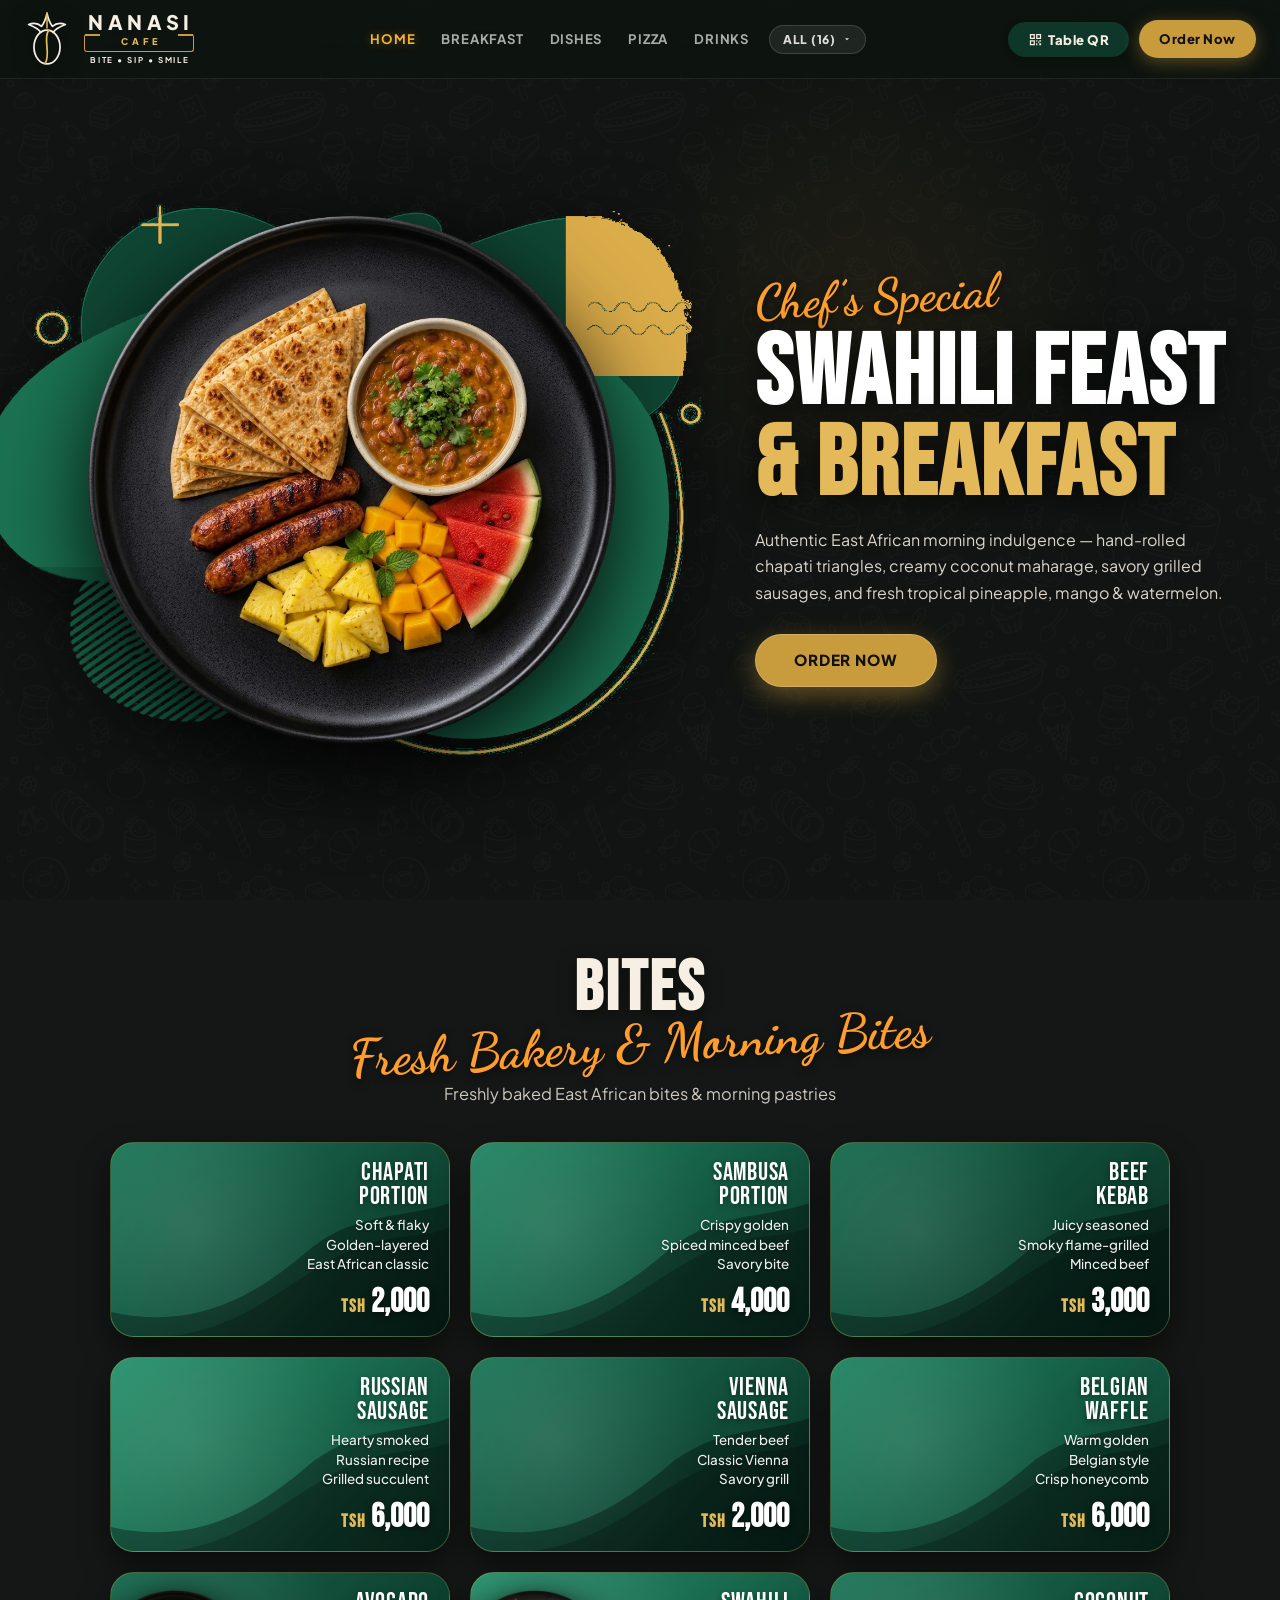
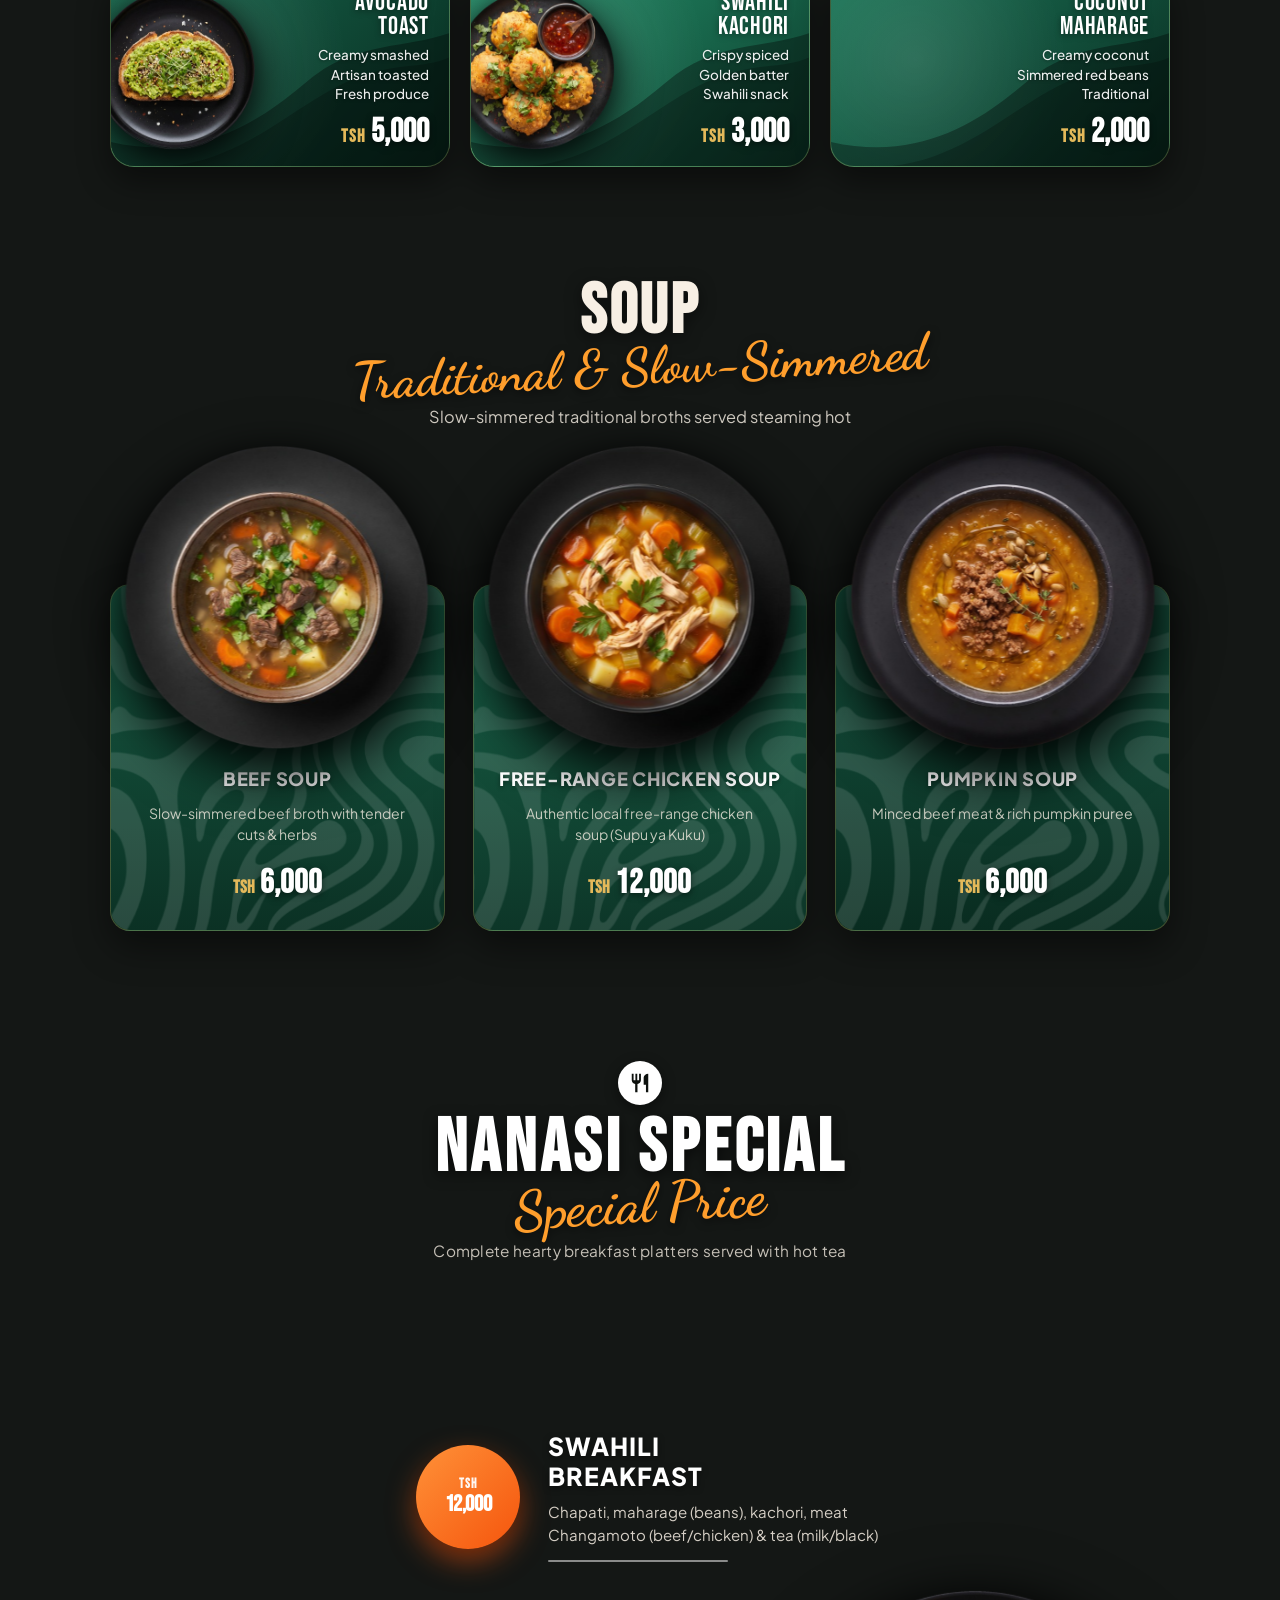
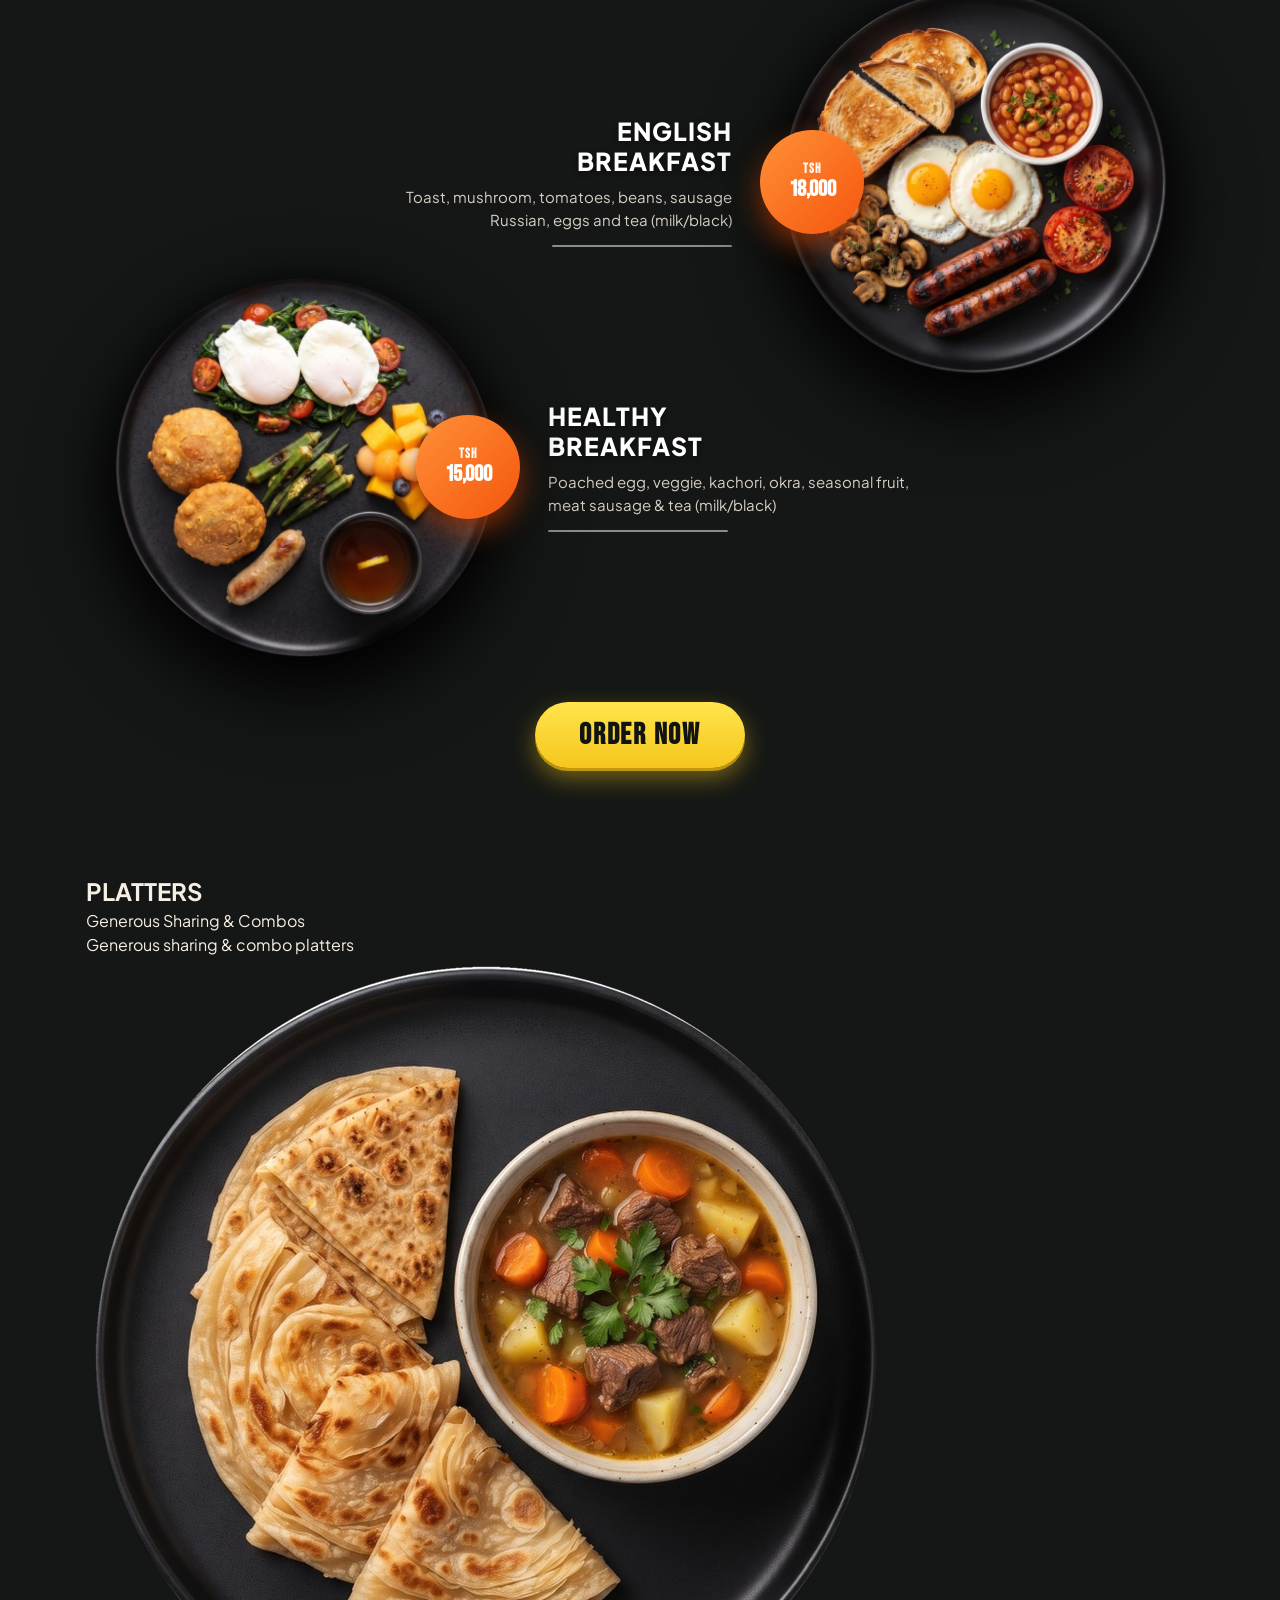
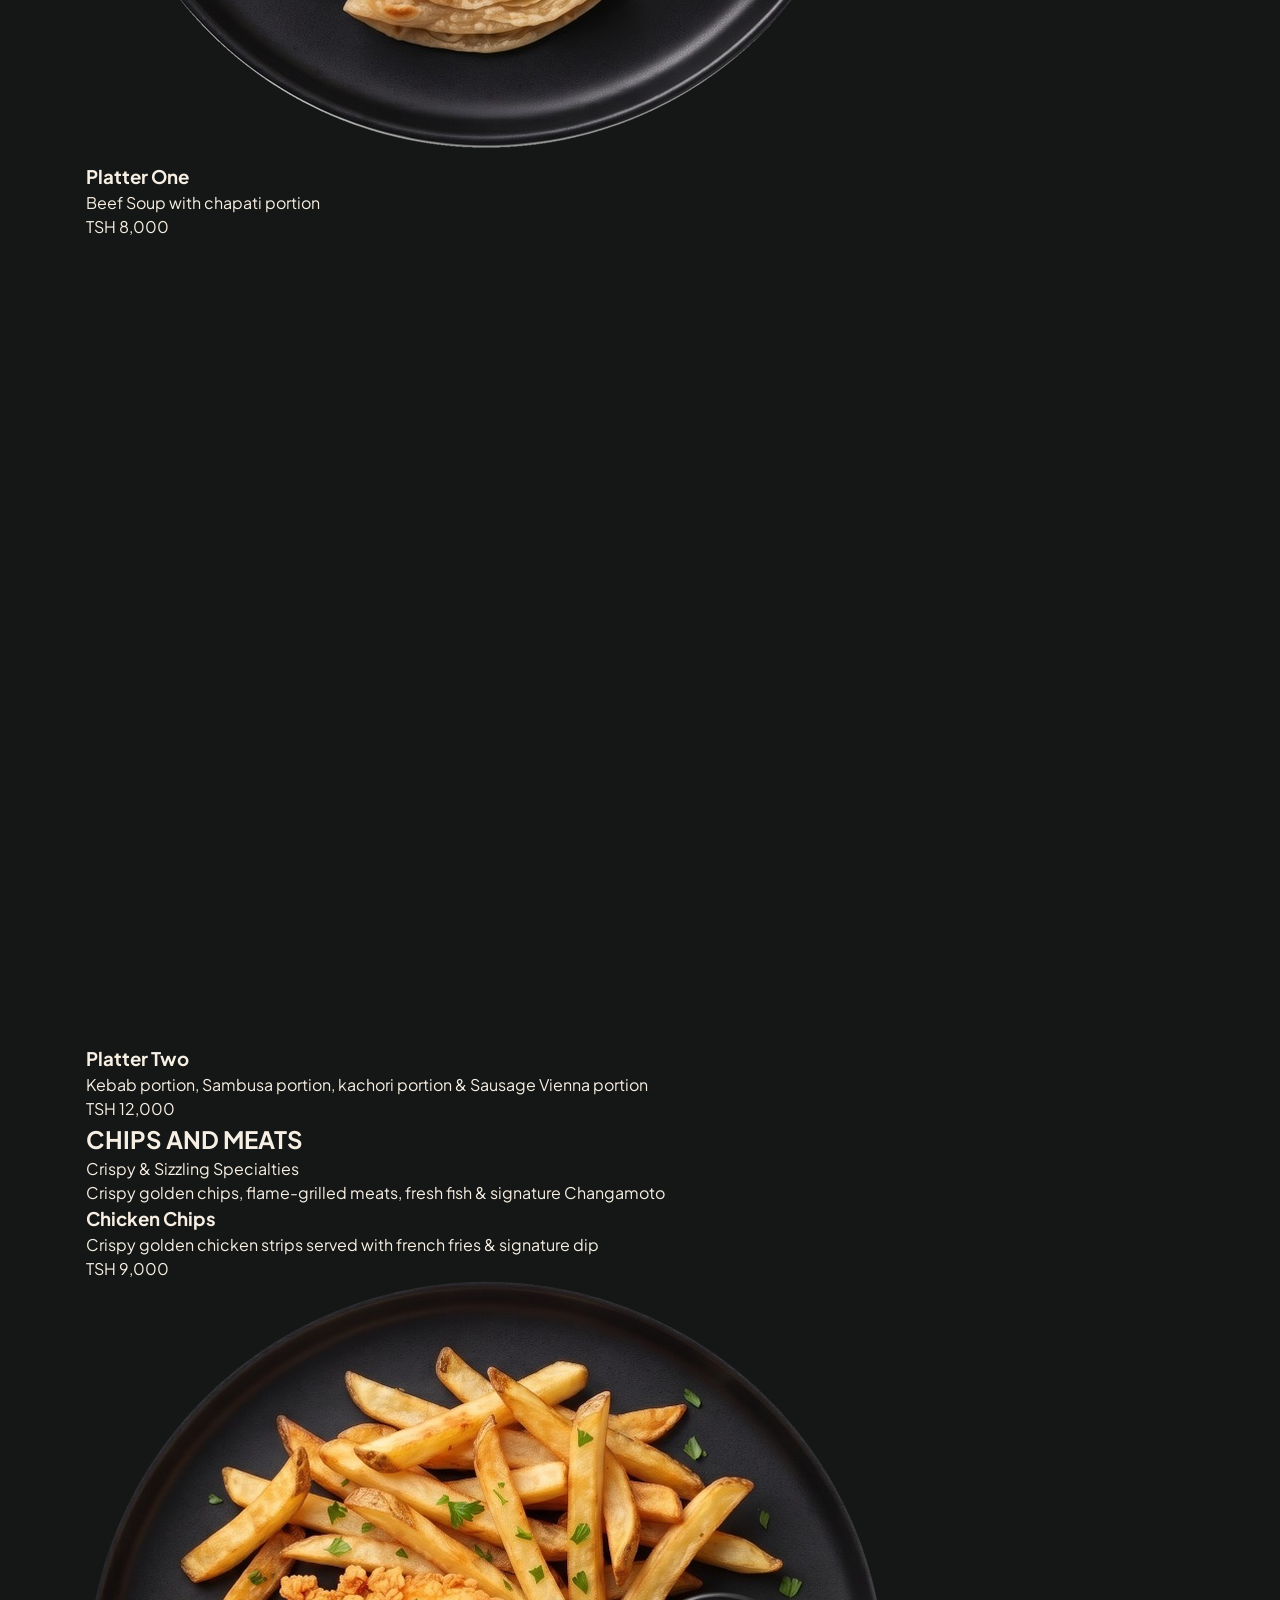
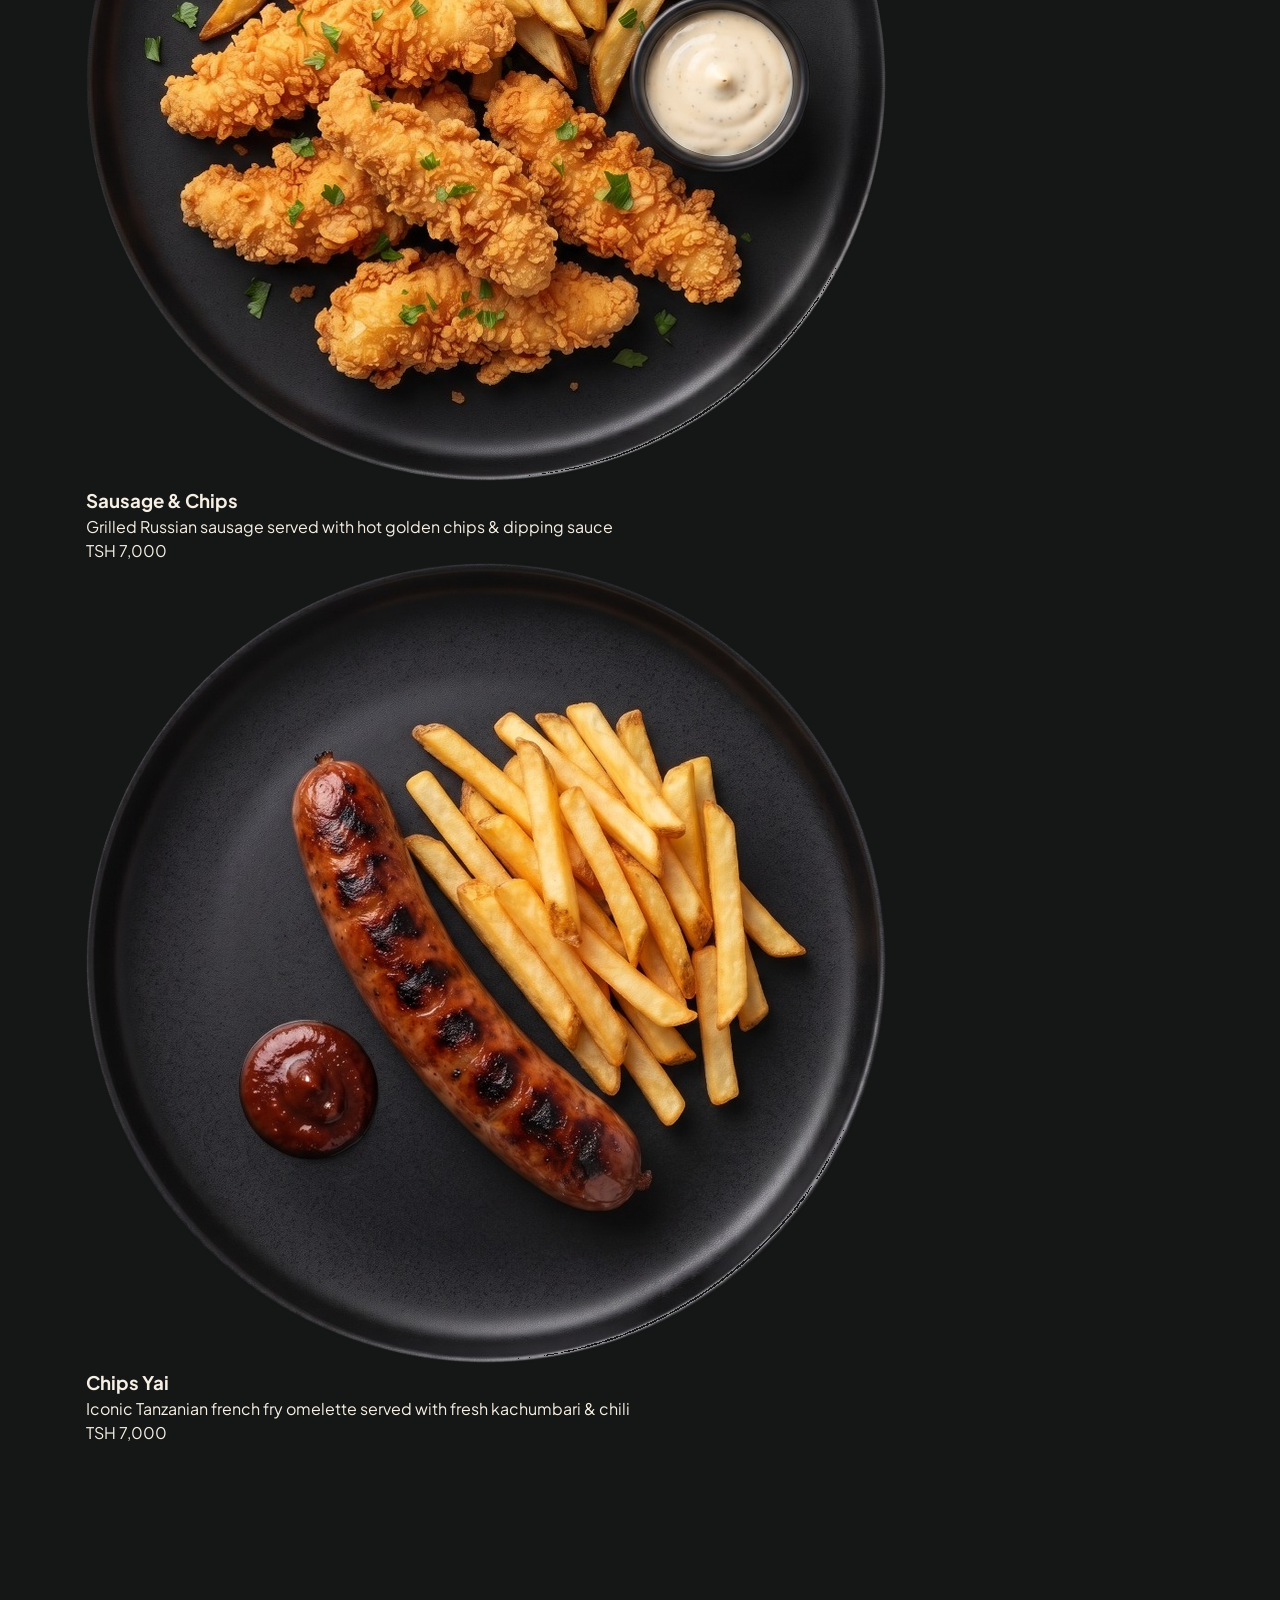
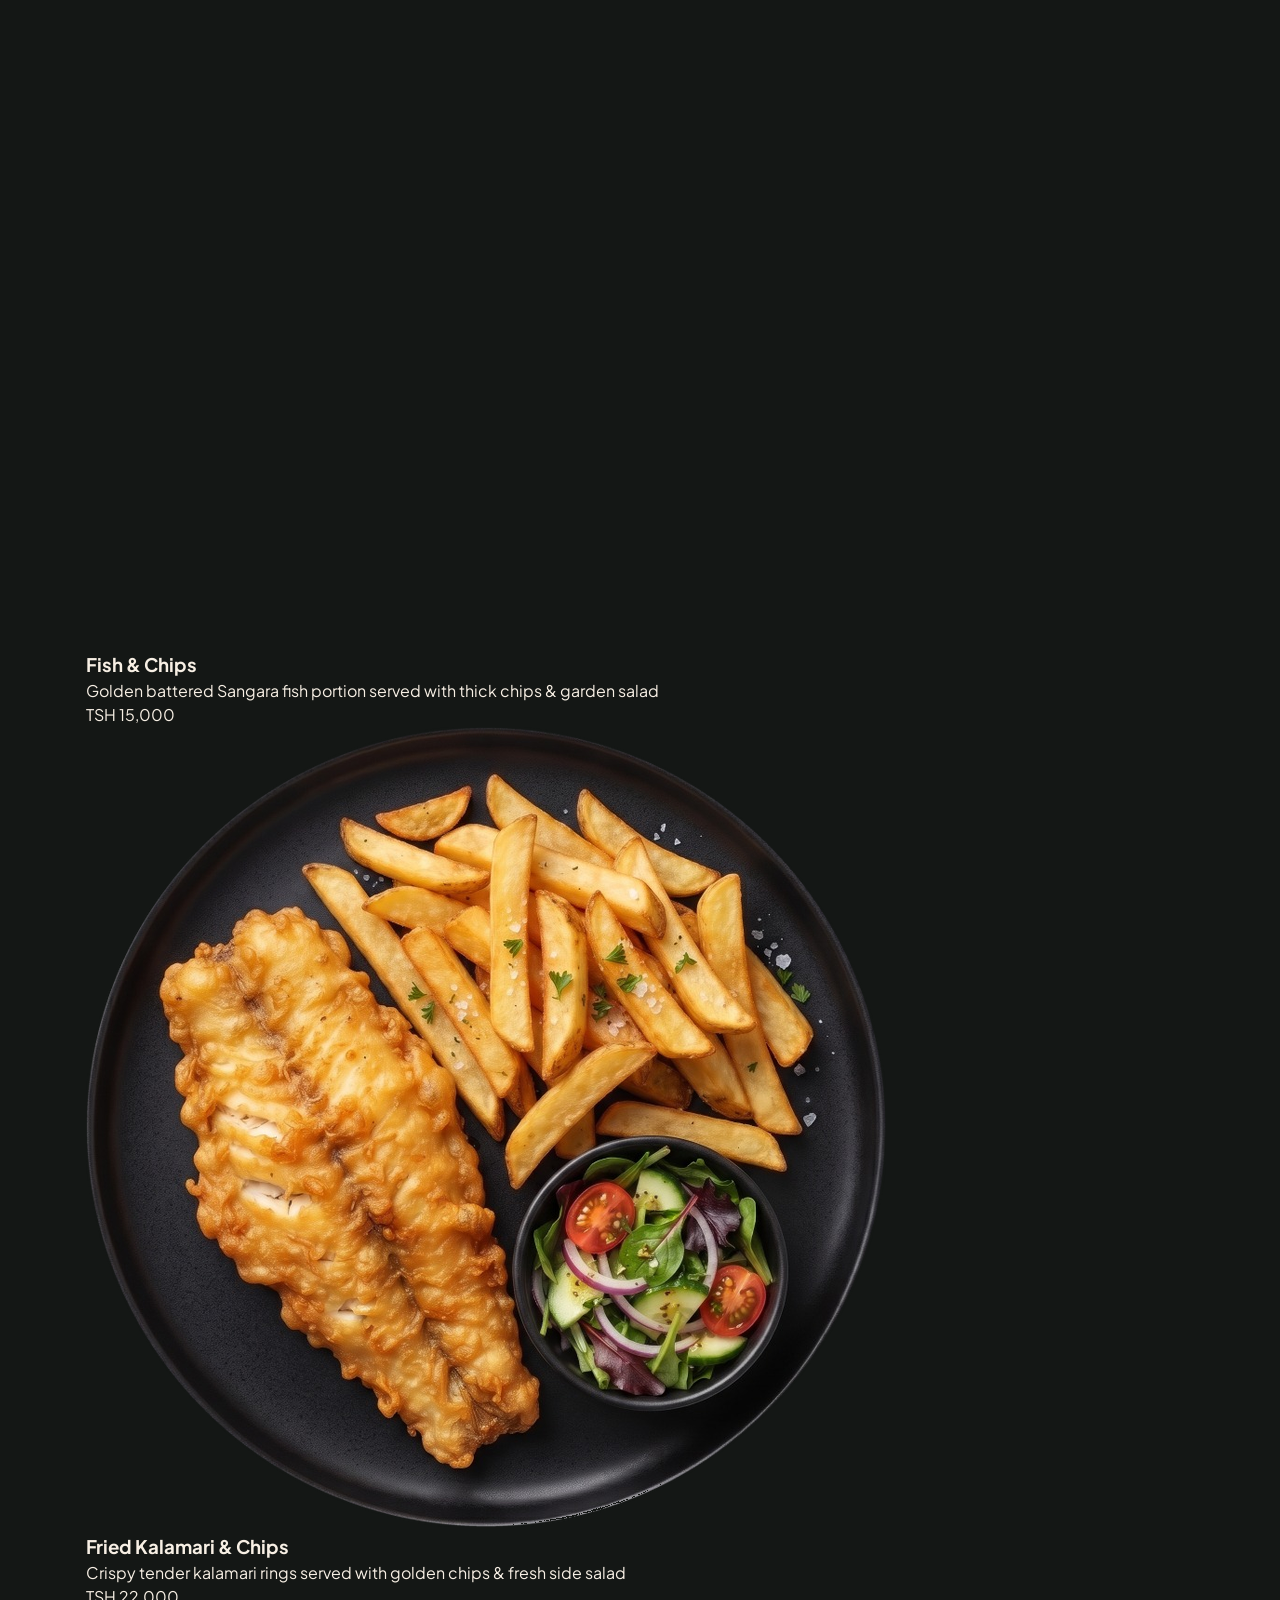
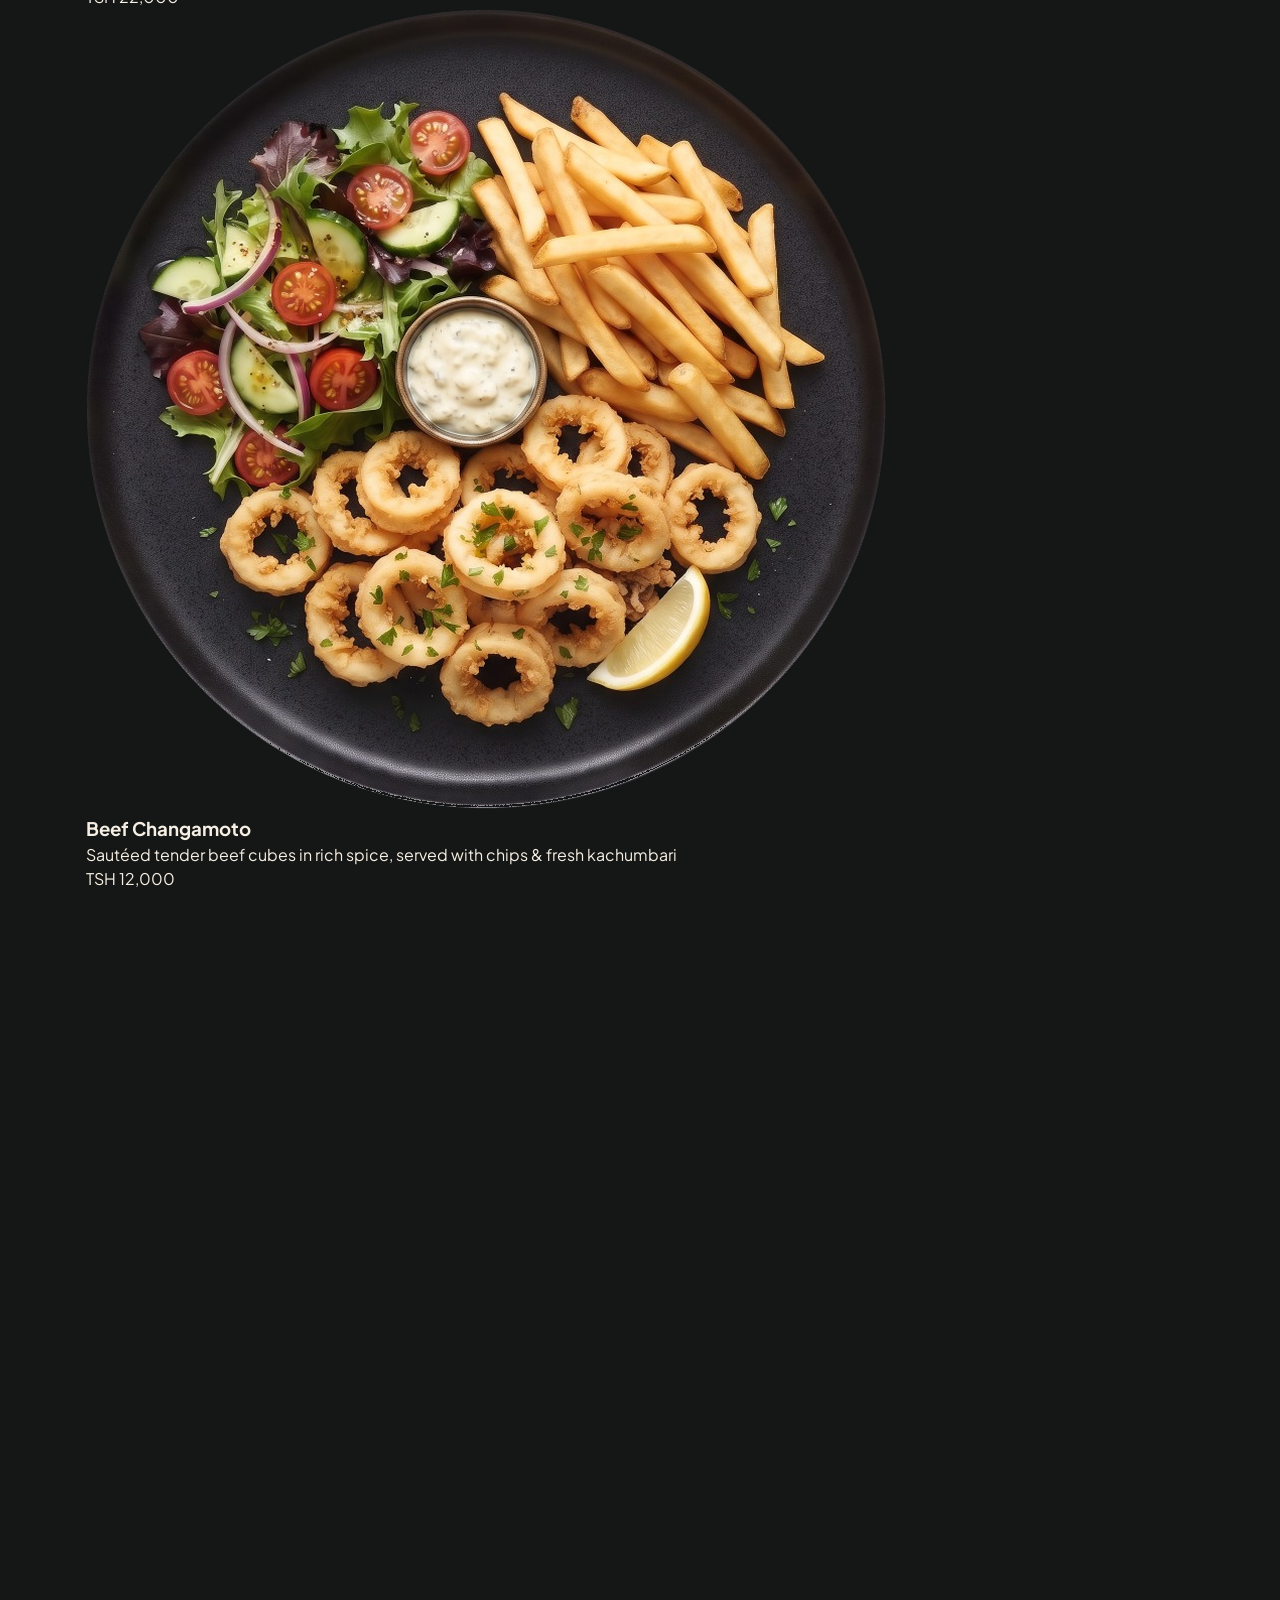
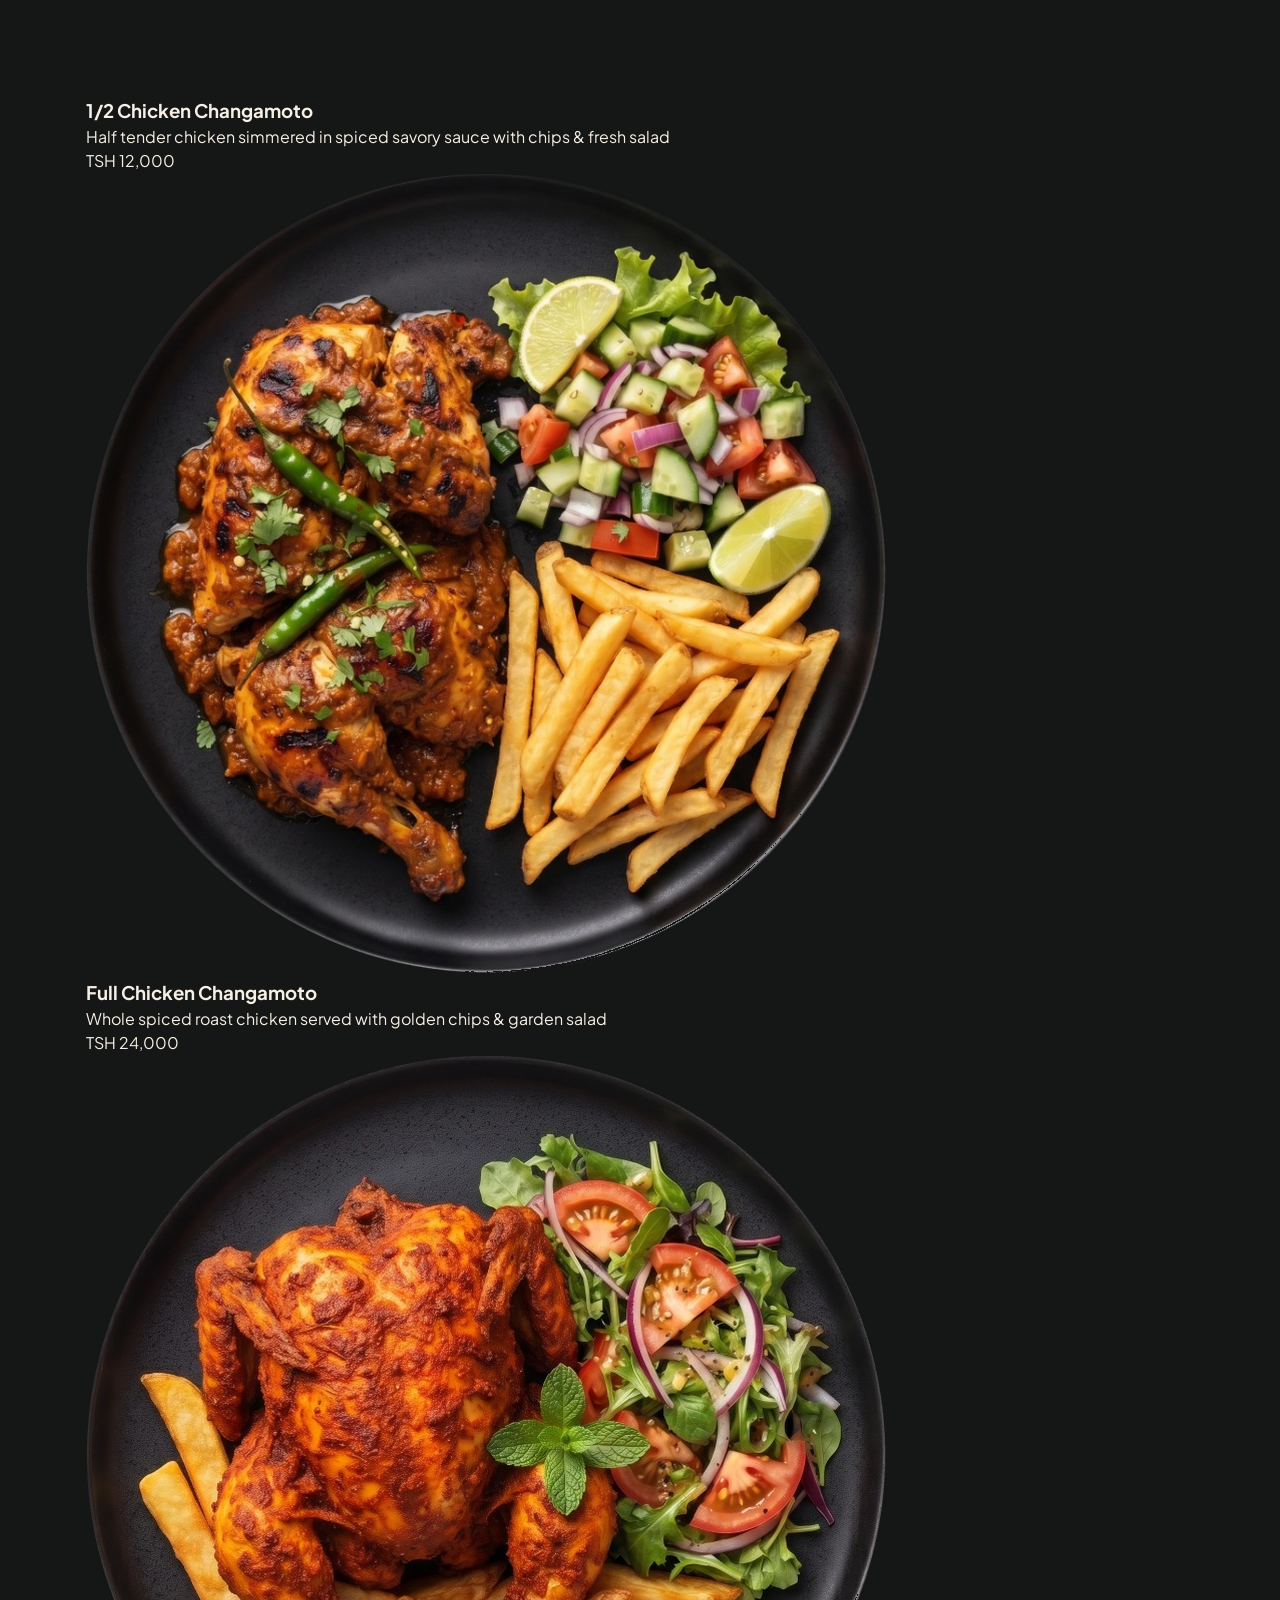
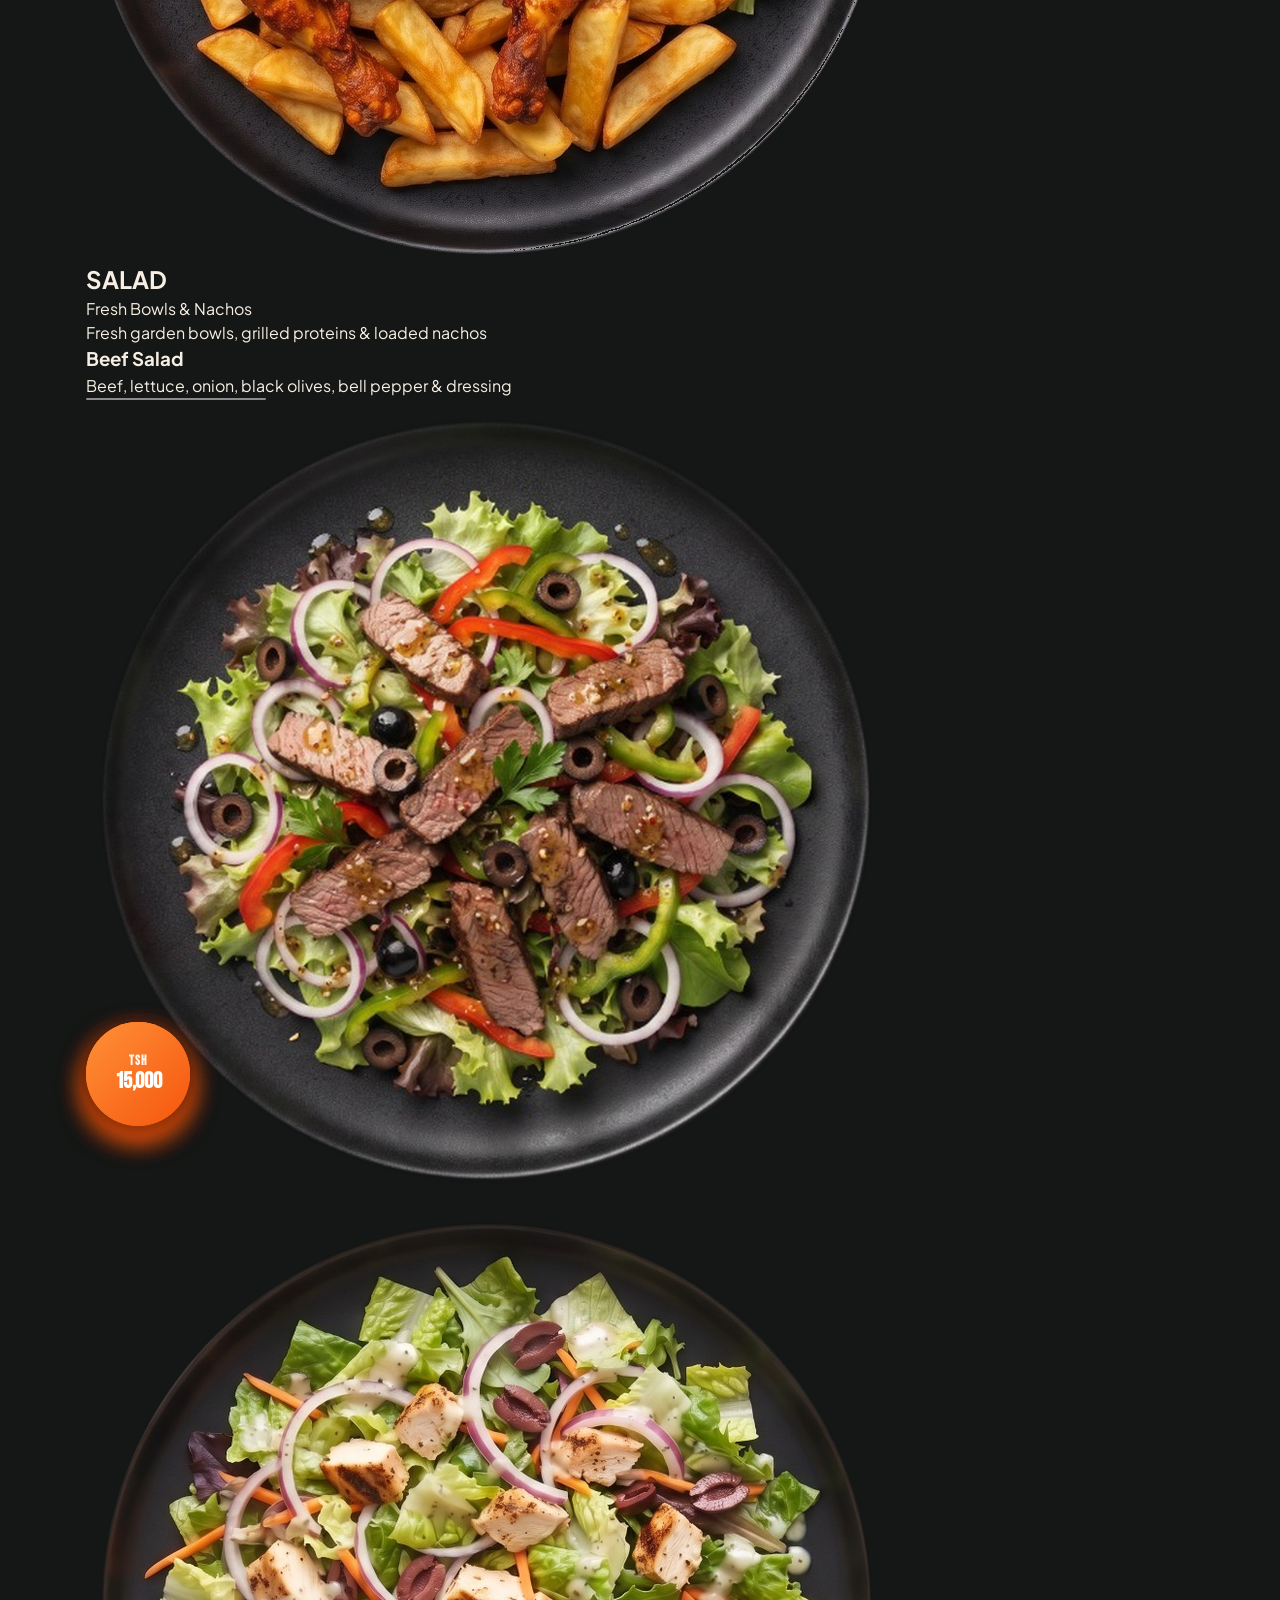
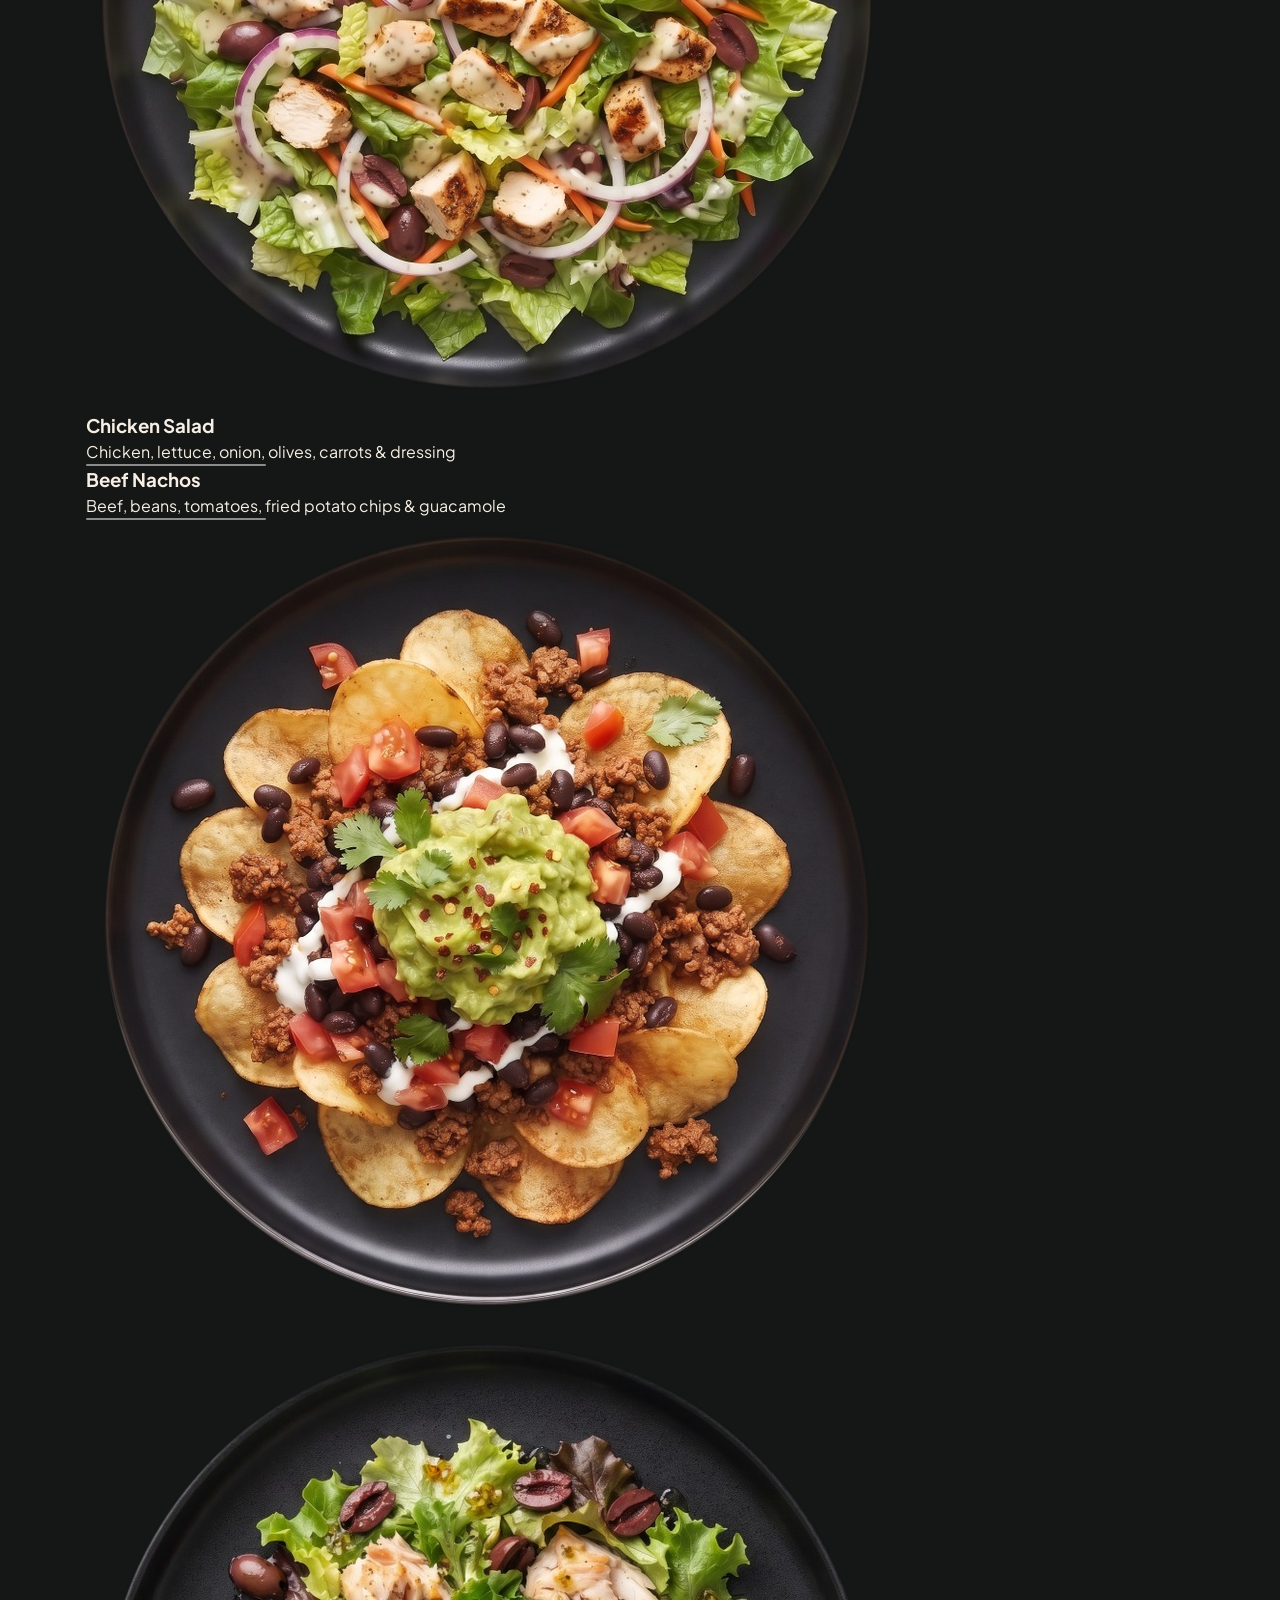
==== commit 5506bad1: "feat: luxury brand splash screen animation, optimized mobile topbar alignment, and performance optim" ====
--- a/index.html
+++ b/index.html
@@ -17,9 +17,64 @@
   <link rel="preconnect" href="https://fonts.gstatic.com" crossorigin />
   <link href="https://fonts.googleapis.com/css2?family=Almendra:ital,wght@0,700;1,700&family=Bebas+Neue&family=Cormorant+Garamond:ital,wght@1,700&family=Dancing+Script:wght@700&family=MedievalSharp&family=Pirata+One&family=Plus+Jakarta+Sans:wght@400;600;700;800&display=swap" rel="stylesheet" />
 
+    <!-- Resource Hints & Preload for Instant Loading -->
+  <link rel="dns-prefetch" href="https://fonts.googleapis.com" />
+  <link rel="dns-prefetch" href="https://fonts.gstatic.com" />
+  <link rel="preload" href="assets/dishes/swahili_breakfast_black_plate.png" as="image" fetchpriority="high" />
+  <link rel="preload" href="app.js" as="script" />
   <link rel="stylesheet" href="styles.css" />
 </head>
 <body>
+
+  <!-- ================= LUXURY BRAND SPLASH SCREEN ================= -->
+  <div id="nanasiSplashScreen" class="nanasi-splash-screen" aria-hidden="true">
+    <div class="splash-content">
+      <div class="splash-logo-wrapper">
+        <div class="splash-halo-glow"></div>
+        <svg class="nanasi-splash-logo" viewBox="0 0 120 150" fill="none" xmlns="http://www.w3.org/2000/svg" aria-label="Nanasi Logo">
+          <!-- Left Pineapple Crown Leaf -->
+          <path class="splash-leaf leaf-left" d="M60 8 C56 26, 51 35, 46 42 C36 33, 22 33, 12 37 C28 43, 39 50, 44 58" stroke="#F7EFE4" stroke-width="4.5" stroke-linecap="round" stroke-linejoin="round"/>
+          <!-- Right Pineapple Crown Leaf -->
+          <path class="splash-leaf leaf-right" d="M60 8 C64 26, 69 35, 74 42 C84 33, 98 33, 108 37 C92 43, 81 50, 76 58" stroke="#F7EFE4" stroke-width="4.5" stroke-linecap="round" stroke-linejoin="round"/>
+          <!-- Center Golden Leaf Stem -->
+          <path class="splash-stem" d="M60 8 L60 46" stroke="#E5BA58" stroke-width="4" stroke-linecap="round"/>
+          <!-- Coffee Bean Shell -->
+          <ellipse class="splash-bean" cx="60" cy="96" rx="34" ry="44" stroke="#F7EFE4" stroke-width="4.5"/>
+          <!-- Central Golden Coffee Seam -->
+          <path class="splash-seam" d="M64 53 C49 74, 71 116, 55 139" stroke="#E5BA58" stroke-width="4.5" stroke-linecap="round"/>
+        </svg>
+      </div>
+      <div class="splash-brand-text">
+        <div class="splash-title">NANASI</div>
+        <div class="splash-bracket">
+          <span class="splash-bracket-inner">CAFE</span>
+        </div>
+        <div class="splash-slogan">BITE &bull; SIP &bull; SMILE</div>
+      </div>
+      <div class="splash-loader-bar">
+        <div class="splash-loader-progress"></div>
+      </div>
+    </div>
+  </div>
+  <script>
+    (function () {
+      var splash = document.getElementById("nanasiSplashScreen");
+      if (!splash) return;
+      var dismissed = false;
+      function dismissSplash() {
+        if (dismissed) return;
+        dismissed = true;
+        splash.classList.add("splash-fade-out");
+        setTimeout(function () {
+          splash.style.display = "none";
+        }, 520);
+      }
+      setTimeout(dismissSplash, 1250);
+      window.addEventListener("touchstart", dismissSplash, { once: true, passive: true });
+      window.addEventListener("click", dismissSplash, { once: true });
+      window.addEventListener("keydown", dismissSplash, { once: true });
+    })();
+  </script>
 
   <!-- ================= TOP NAVIGATION BAR (FIXED & TRANSLUCENT NEAR TRANSPARENT) ================= -->
   <header class="topbar-wrapper" id="siteTopbar">
@@ -64,10 +119,10 @@
       <div class="topbar-actions">
         <button type="button" class="hero-nav-btn open-qr-btn" title="View Table QR Code">
           <svg width="15" height="15" viewBox="0 0 24 24" fill="currentColor" style="vertical-align:-2px;margin-right:5px;"><path d="M3 3h8v8H3V3zm2 2v4h4V5H5zm8-2h8v8h-8V3zm2 2v4h4V5h-4zM3 13h8v8H3v-8zm2 2v4h4v-4H5zm13-2h3v2h-3v-2zm-5 5h2v3h-2v-3zm5 0h3v3h-3v-3zm-2-3h2v2h-2v-2zm-3-2h2v2h-2v-2zm5 5h3v2h-3v-2z"/></svg>
-          Table QR
+          <span class="qr-btn-text">Table QR</span>
         </button>
         <a href="https://wa.me/255700000000?text=Hello%20NANASI%20CAFE!%20I%20would%20like%20to%20order." target="_blank" rel="noopener" class="hero-nav-btn gold">
-          Order Now
+          <span class="order-btn-text">Order Now</span>
         </a>
       </div>
 
@@ -137,12 +192,16 @@
                   src="assets/dishes/swahili_breakfast_black_plate.png"
                   alt="Nanasi Cafe Authentic Swahili Breakfast Feast"
                   class="hero-plate-img active"
+                  fetchpriority="high"
+                  decoding="async"
                 />
                 <img
                   id="heroPlateImgB"
                   src="assets/dishes/special_english_breakfast.png"
                   alt="Nanasi Cafe Breakfast Special"
                   class="hero-plate-img"
+                  loading="lazy"
+                  decoding="async"
                 />
               </div>
             </div>
--- a/styles.css
+++ b/styles.css
@@ -1,3 +1,228 @@
+/* ==========================================================================
+   LUXURY BRAND SPLASH SCREEN ANIMATION
+   Nanasi Deep Green (#0B2B20 / #05140E) & Warm Gold (#E5BA58)
+   ========================================================================== */
+.nanasi-splash-screen {
+  position: fixed;
+  inset: 0;
+  width: 100vw;
+  height: 100vh;
+  height: 100dvh;
+  z-index: 999999;
+  background: radial-gradient(circle at 50% 45%, #103B2C 0%, #082117 55%, #040F0A 100%);
+  display: flex;
+  align-items: center;
+  justify-content: center;
+  flex-direction: column;
+  overflow: hidden;
+  user-select: none;
+  -webkit-user-select: none;
+  transition: opacity 0.5s cubic-bezier(0.4, 0, 0.2, 1), transform 0.5s cubic-bezier(0.4, 0, 0.2, 1), visibility 0.5s;
+  will-change: opacity, transform;
+}
+
+.nanasi-splash-screen.splash-fade-out {
+  opacity: 0;
+  transform: scale(1.05);
+  pointer-events: none;
+  visibility: hidden;
+}
+
+.splash-content {
+  display: flex;
+  flex-direction: column;
+  align-items: center;
+  text-align: center;
+  position: relative;
+  padding: 24px;
+}
+
+.splash-logo-wrapper {
+  position: relative;
+  width: 90px;
+  height: 112px;
+  display: flex;
+  align-items: center;
+  justify-content: center;
+  margin-bottom: 20px;
+}
+
+.splash-halo-glow {
+  position: absolute;
+  inset: -25px;
+  border-radius: 50%;
+  background: radial-gradient(circle, rgba(229, 186, 88, 0.35) 0%, rgba(229, 186, 88, 0.1) 45%, rgba(0, 0, 0, 0) 70%);
+  filter: blur(16px);
+  animation: splashHaloPulse 2.2s ease-in-out infinite alternate;
+  pointer-events: none;
+}
+
+@keyframes splashHaloPulse {
+  0% { transform: scale(0.9); opacity: 0.5; }
+  100% { transform: scale(1.15); opacity: 0.9; }
+}
+
+.nanasi-splash-logo {
+  width: 90px;
+  height: 112px;
+  position: relative;
+  z-index: 2;
+  filter: drop-shadow(0 4px 16px rgba(0, 0, 0, 0.6)) drop-shadow(0 0 14px rgba(229, 186, 88, 0.4));
+  animation: splashLogoScale 1.2s cubic-bezier(0.16, 1, 0.3, 1) forwards;
+}
+
+@keyframes splashLogoScale {
+  0% { transform: scale(0.85); opacity: 0; }
+  30% { opacity: 1; }
+  70% { transform: scale(1.03); filter: drop-shadow(0 4px 20px rgba(0,0,0,0.7)) drop-shadow(0 0 24px rgba(229,186,88,0.7)); }
+  100% { transform: scale(1); opacity: 1; filter: drop-shadow(0 4px 16px rgba(0,0,0,0.6)) drop-shadow(0 0 16px rgba(229,186,88,0.45)); }
+}
+
+/* SVG Line Drawing Animations */
+.splash-leaf {
+  stroke-dasharray: 120;
+  stroke-dashoffset: 120;
+  animation: splashDrawStroke 0.85s cubic-bezier(0.22, 1, 0.36, 1) 0.1s forwards;
+}
+
+.splash-stem {
+  stroke-dasharray: 45;
+  stroke-dashoffset: 45;
+  animation: splashDrawStroke 0.65s cubic-bezier(0.22, 1, 0.36, 1) 0.18s forwards;
+}
+
+.splash-bean {
+  stroke-dasharray: 260;
+  stroke-dashoffset: 260;
+  animation: splashDrawStroke 1.05s cubic-bezier(0.22, 1, 0.36, 1) 0.12s forwards;
+}
+
+.splash-seam {
+  stroke-dasharray: 105;
+  stroke-dashoffset: 105;
+  animation: splashDrawStroke 0.85s cubic-bezier(0.22, 1, 0.36, 1) 0.28s forwards;
+}
+
+@keyframes splashDrawStroke {
+  to {
+    stroke-dashoffset: 0;
+  }
+}
+
+.splash-brand-text {
+  display: flex;
+  flex-direction: column;
+  align-items: center;
+  opacity: 0;
+  transform: translateY(12px);
+  animation: splashTextReveal 0.8s cubic-bezier(0.16, 1, 0.3, 1) 0.4s forwards;
+}
+
+@keyframes splashTextReveal {
+  to {
+    opacity: 1;
+    transform: translateY(0);
+  }
+}
+
+.splash-title {
+  font-family: var(--font-sans);
+  font-size: 1.65rem;
+  font-weight: 800;
+  letter-spacing: 0.26em;
+  color: var(--nanasi-cream);
+  line-height: 1;
+  padding-left: 0.26em;
+  margin: 0 0 4px 0;
+  text-shadow: 0 2px 12px rgba(0, 0, 0, 0.5);
+}
+
+.splash-bracket {
+  position: relative;
+  display: inline-flex;
+  justify-content: center;
+  width: 130px;
+  padding: 2px 0 3px;
+  margin: 2px 0 5px;
+  border-bottom: 1.5px solid var(--nanasi-gold);
+  border-left: 1.5px solid var(--nanasi-gold);
+  border-right: 1.5px solid var(--nanasi-gold);
+  border-radius: 3px;
+}
+
+.splash-bracket::before,
+.splash-bracket::after {
+  content: "";
+  position: absolute;
+  top: 0;
+  width: 18px;
+  height: 1.5px;
+  background: var(--nanasi-gold);
+}
+.splash-bracket::before { left: 0; }
+.splash-bracket::after { right: 0; }
+
+.splash-bracket-inner {
+  font-family: var(--font-sans);
+  font-size: 0.72rem;
+  font-weight: 800;
+  letter-spacing: 0.45em;
+  color: var(--nanasi-gold-bright);
+  padding-left: 0.45em;
+}
+
+.splash-slogan {
+  font-family: var(--font-sans);
+  font-size: 0.62rem;
+  font-weight: 700;
+  letter-spacing: 0.28em;
+  color: rgba(247, 239, 228, 0.85);
+  padding-left: 0.28em;
+  margin: 0;
+}
+
+.splash-loader-bar {
+  width: 90px;
+  height: 2.5px;
+  background: rgba(255, 255, 255, 0.1);
+  border-radius: 999px;
+  margin-top: 22px;
+  overflow: hidden;
+  position: relative;
+}
+
+.splash-loader-progress {
+  height: 100%;
+  width: 0%;
+  background: linear-gradient(90deg, #E5BA58, #FFF2BF);
+  border-radius: 999px;
+  box-shadow: 0 0 8px rgba(229, 186, 88, 0.8);
+  animation: splashProgressFill 1.0s cubic-bezier(0.25, 1, 0.5, 1) 0.15s forwards;
+}
+
+@keyframes splashProgressFill {
+  0% { width: 0%; }
+  50% { width: 70%; }
+  100% { width: 100%; }
+}
+
+/* Performance Optimization: Content-Visibility for butter-smooth scrolling & instant first paint */
+.menu-category-section {
+  content-visibility: auto;
+  contain-intrinsic-size: 1px 700px;
+}
+
+.plate-spinning-active,
+.spin-on-scroll,
+.hero-plate-rotator,
+.hero-plate-spinner,
+.hero-plate-img {
+  will-change: transform;
+  transform: translateZ(0);
+  backface-visibility: hidden;
+  -webkit-backface-visibility: hidden;
+}
+
 /* ==========================================================================
    NANASI CAFE — BITE . SIP . SMILE
    Official Brand Colors:
@@ -798,34 +1023,114 @@
 /* Responsive adjustments for Hero & Topbar */
 @media (max-width: 980px) {
   .hero-showcase {
-    padding-top: 170px;
-    padding-bottom: 60px;
+    padding-top: 118px;
+    padding-bottom: 50px;
     min-height: auto;
   }
   .topbar-inner {
-    padding: 8px 16px;
-    gap: 10px;
+    padding: 8px 12px 6px;
+    gap: 6px 10px;
     flex-wrap: wrap;
+    align-items: center;
+    justify-content: space-between;
+    max-width: 100%;
+    box-sizing: border-box;
   }
   .topbar-brand {
-    min-width: auto;
+    min-width: 0 !important;
+    flex: 0 1 auto;
+    flex-shrink: 0;
+  }
+  .topbar-brand .nanasi-navbar-logo {
+    width: 32px;
+    height: 42px;
+  }
+  .topbar-brand .hero-brand-combo {
+    gap: 8px;
+  }
+  .topbar-brand .hero-brand-title {
+    font-size: 1.02rem;
+    letter-spacing: 0.14em;
+    padding-left: 0.14em;
+  }
+  .topbar-brand .hero-brand-bracket {
+    width: 78px;
+    padding: 1px 0;
+    margin: 1px 0;
+  }
+  .topbar-brand .bracket-text {
+    font-size: 0.50rem;
+    letter-spacing: 0.32em;
+    padding-left: 0.32em;
+  }
+  .topbar-brand .hero-brand-slogan {
+    display: none; /* Keeps top header ultra-sleek, clean & prevents mobile wrapping */
   }
   .topbar-actions {
-    min-width: auto;
+    min-width: 0 !important;
+    flex: 0 1 auto;
     margin-left: auto;
+    display: flex;
+    align-items: center;
+    gap: 6px;
+    flex-shrink: 0;
+  }
+  .topbar-actions .hero-nav-btn {
+    padding: 6px 11px;
+    font-size: 0.72rem;
+    letter-spacing: 0.02em;
+    white-space: nowrap;
+  }
+  .topbar-actions .hero-nav-btn svg {
+    width: 13px;
+    height: 13px;
+    margin-right: 4px;
   }
   .topbar-center-nav {
     order: 3;
+    flex: 0 0 100%;
     width: 100%;
-    justify-content: center;
-    gap: 12px;
+    display: flex;
+    align-items: center;
+    justify-content: flex-start;
+    overflow-x: auto;
+    -webkit-overflow-scrolling: touch;
+    scrollbar-width: none;
+    padding: 5px 2px 2px;
+    margin-top: 2px;
+    border-top: 1px solid rgba(255, 255, 255, 0.08);
+    gap: 8px;
+    box-sizing: border-box;
+  }
+  .topbar-center-nav::-webkit-scrollbar {
+    display: none;
+  }
+  .category-nav-track {
+    display: flex;
+    align-items: center;
+    gap: 8px;
+    flex-shrink: 0;
+  }
+  .cat-nav-link {
+    font-size: 0.72rem;
+    padding: 4px 7px;
+    border-radius: 6px;
+    white-space: nowrap;
+  }
+  .cat-all-btn {
+    flex-shrink: 0;
+    padding: 4px 10px;
+    font-size: 0.70rem;
   }
   .cat-dropdown {
-    width: calc(100vw - 32px);
+    width: calc(100vw - 24px);
     right: auto;
     left: 50%;
     transform: translateX(-50%) translateY(-10px);
-    max-width: 540px;
+    max-width: 500px;
+    max-height: 80vh;
+    overflow-y: auto;
+    -webkit-overflow-scrolling: touch;
   }
   .cat-dropdown.open {
     transform: translateX(-50%) translateY(0);
@@ -881,7 +1186,59 @@
     display: none;
   }
   .hero-headline {
-    font-size: 3.4rem;
+    font-size: 3.2rem;
+  }
+  .cat-dropdown-grid {
+    grid-template-columns: 1fr;
+    gap: 10px;
+  }
+}
+
+@media (max-width: 440px) {
+  .hero-showcase {
+    padding-top: 112px;
+  }
+  .topbar-inner {
+    padding: 6px 10px 4px;
+    gap: 5px 8px;
+  }
+  .topbar-brand .nanasi-navbar-logo {
+    width: 28px;
+    height: 38px;
+  }
+  .topbar-brand .hero-brand-combo {
+    gap: 6px;
+  }
+  .topbar-brand .hero-brand-title {
+    font-size: 0.92rem;
+    letter-spacing: 0.12em;
+  }
+  .topbar-brand .hero-brand-bracket {
+    width: 72px;
+  }
+  .topbar-actions {
+    gap: 5px;
+  }
+  .topbar-actions .hero-nav-btn {
+    padding: 5px 9px;
+    font-size: 0.68rem;
+  }
+  .topbar-center-nav {
+    gap: 6px;
+  }
+  .category-nav-track {
+    gap: 6px;
+  }
+  .cat-nav-link {
+    font-size: 0.68rem;
+    padding: 3px 5px;
+  }
+  .cat-all-btn {
+    padding: 3px 7px;
+    font-size: 0.66rem;
+  }
+  .hero-headline {
+    font-size: 2.7rem;
   }
 }
 
@@ -3019,819 +3376,223 @@
 
 /* Responsive adjustments for Nanasi Special */
 @media (max-width: 980px) {
-  .nanasi-special-showcase {
-    max-width: 860px;
-    padding: 10px 18px 35px;
-  }
-  .special-dish-row.layout-plate-left {
-    grid-template-columns: 320px 1fr;
+  .hero-showcase {
+    padding-top: 118px;
+    padding-bottom: 50px;
+    min-height: auto;
+  }
+  .topbar-inner {
+    padding: 8px 12px 6px;
+    gap: 6px 10px;
+    flex-wrap: wrap;
+    align-items: center;
+    justify-content: space-between;
+    max-width: 100%;
+    box-sizing: border-box;
+  }
+  .topbar-brand {
+    min-width: 0 !important;
+    flex: 0 1 auto;
+    flex-shrink: 0;
+  }
+  .topbar-brand .nanasi-navbar-logo {
+    width: 32px;
+    height: 42px;
+  }
+  .topbar-brand .hero-brand-combo {
+    gap: 8px;
+  }
+  .topbar-brand .hero-brand-title {
+    font-size: 1.02rem;
+    letter-spacing: 0.14em;
+    padding-left: 0.14em;
+  }
+  .topbar-brand .hero-brand-bracket {
+    width: 78px;
+    padding: 1px 0;
+    margin: 1px 0;
+  }
+  .topbar-brand .bracket-text {
+    font-size: 0.50rem;
+    letter-spacing: 0.32em;
+    padding-left: 0.32em;
+  }
+  .topbar-brand .hero-brand-slogan {
+    display: none; /* Keeps top header ultra-sleek, clean & prevents mobile wrapping */
+  }
+  .topbar-actions {
+    min-width: 0 !important;
+    flex: 0 1 auto;
+    margin-left: auto;
+    display: flex;
+    align-items: center;
+    gap: 6px;
+    flex-shrink: 0;
+  }
+  .topbar-actions .hero-nav-btn {
+    padding: 6px 11px;
+    font-size: 0.72rem;
+    letter-spacing: 0.02em;
+    white-space: nowrap;
+  }
+  .topbar-actions .hero-nav-btn svg {
+    width: 13px;
+    height: 13px;
+    margin-right: 4px;
+  }
+  .topbar-center-nav {
+    order: 3;
+    flex: 0 0 100%;
+    width: 100%;
+    display: flex;
+    align-items: center;
+    justify-content: flex-start;
+    overflow-x: auto;
+    -webkit-overflow-scrolling: touch;
+    scrollbar-width: none;
+    padding: 5px 2px 2px;
+    margin-top: 2px;
+    border-top: 1px solid rgba(255, 255, 255, 0.08);
+    gap: 8px;
+    box-sizing: border-box;
+  }
+  .topbar-center-nav::-webkit-scrollbar {
+    display: none;
+  }
+  .category-nav-track {
+    display: flex;
+    align-items: center;
+    gap: 8px;
+    flex-shrink: 0;
+  }
+  .cat-nav-link {
+    font-size: 0.72rem;
+    padding: 4px 7px;
+    border-radius: 6px;
+    white-space: nowrap;
+  }
+  .cat-all-btn {
+    flex-shrink: 0;
+    padding: 4px 10px;
+    font-size: 0.70rem;
+  }
+  .cat-dropdown {
+    width: calc(100vw - 24px);
+    right: auto;
+    left: 50%;
+    transform: translateX(-50%) translateY(-10px);
+    max-width: 500px;
+    max-height: 80vh;
+    overflow-y: auto;
+    -webkit-overflow-scrolling: touch;
+  }
+  .cat-dropdown.open {
+    transform: translateX(-50%) translateY(0);
+  }
+  .cat-dropdown-grid {
+    grid-template-columns: 1fr 1fr;
+    gap: 14px;
+  }
+  .hero-navbar {
+    flex-wrap: wrap;
+    gap: 14px;
+  }
+  .hero-nav-menu {
+    order: 3;
+    width: 100%;
+    justify-content: center;
+    gap: 16px;
+    padding-top: 10px;
+  }
+  .hero-main-grid {
+    grid-template-columns: 1fr;
+    text-align: center;
     gap: 32px;
   }
-  .special-dish-row.layout-plate-right {
-    grid-template-columns: 1fr 320px;
-    gap: 32px;
-  }
-  .special-plate-stage {
-    width: 320px;
-    height: 320px;
-  }
-  .special-dish-row + .special-dish-row {
-    margin-top: -75px;
-  }
-  .special-orange-price-badge {
-    width: 90px;
-    height: 90px;
-  }
-  .special-orange-price-badge .badge-val {
-    font-size: 1.3rem;
-  }
-}
-
-@media (max-width: 720px) {
-  .nanasi-special-showcase {
-    padding: 10px 14px 30px;
-    margin: 25px auto;
-  }
-  .special-dish-row {
-    grid-template-columns: 1fr !important;
-    gap: 16px;
-    text-align: center !important;
-  }
-  .special-dish-row + .special-dish-row {
-    margin-top: 24px !important;
-  }
-  .special-dish-row.layout-plate-right {
-    display: flex;
-    flex-direction: column-reverse;
-  }
-  .special-plate-stage {
-    width: 270px;
-    height: 270px;
-    margin: 0 auto;
-  }
-  .special-info-col {
-    text-align: center !important;
-    align-items: center !important;
-  }
-  .special-accent-line {
-    margin: 0 auto !important;
-  }
-  .special-orange-price-badge {
-    width: 82px;
-    height: 82px;
-    right: -10px !important;
-    left: auto !important;
-  }
-  .special-orange-price-badge .badge-val {
-    font-size: 1.2rem;
-  }
-}
-
-/* ==========================================================================
-   PLATTERS — DEDICATED SHOWCASE (REFERENCE CARD ATTACHMENT)
-   Radiant Forest Green boxes with light organic marbled watermark,
-   overlapping ceramic dish cutouts, centered typography & gold/white price
-   ========================================================================== */
-.platters-showcase-section {
-  max-width: 960px;
-  margin: 40px auto 80px;
-  padding: 10px 24px 40px;
-  position: relative;
-  z-index: 3;
-}
-
-.platters-section-header {
-  text-align: center;
-  margin-bottom: 24px;
-}
-
-.platters-main-title {
-  font-family: var(--font-display);
-  font-size: clamp(3rem, 6vw, 4.4rem);
-  letter-spacing: 0.04em;
-  color: var(--nanasi-cream);
-  line-height: 1;
-  margin: 0;
-  text-shadow: 0 4px 16px rgba(0, 0, 0, 0.5);
-}
-
-.platters-script-title {
-  font-family: var(--font-script), 'Dancing Script', cursive;
-  font-size: clamp(2.3rem, 4.2vw, 3.2rem);
-  color: #FF9E2C;
-  line-height: 1;
-  margin-top: -6px;
-  margin-bottom: 12px;
-  transform: rotate(-3deg);
-  text-shadow: 0 3px 8px rgba(0, 0, 0, 0.55);
-  font-weight: 700;
-}
-
-.platters-subtitle {
-  font-size: 1.02rem;
-  color: rgba(247, 239, 228, 0.82);
-  max-width: 600px;
-  margin: 0 auto;
-}
-
-.platters-cards-grid {
-  display: grid;
-  grid-template-columns: repeat(2, 1fr);
-  gap: 36px;
-  max-width: 860px;
-  margin: 155px auto 0;
-}
-
-.platter-card {
-  position: relative;
-  display: flex;
-  flex-direction: column;
-  align-items: center;
-  border-radius: 20px;
-  border: 1px solid rgba(228, 185, 90, 0.25);
-  box-shadow: 0 16px 36px rgba(0, 0, 0, 0.45);
-  cursor: pointer;
-  user-select: none;
-  overflow: visible;
-  transition: border-color 0.32s ease;
-}
-
-/* Lighter, Radiant Green Box Shades */
-.platter-card.card-tone-0 {
-  background: linear-gradient(180deg, #185c45 0%, #114533 55%, #0b3124 100%);
-}
-
-.platter-card.card-tone-1 {
-  background: linear-gradient(180deg, #1b684e 0%, #134c38 55%, #0d3628 100%);
-}
-
-.platter-card:hover {
-  /* Green box remains completely static & still per user specification */
-  transform: none;
-  border-color: rgba(228, 185, 90, 0.4);
-  box-shadow: 0 16px 36px rgba(0, 0, 0, 0.45);
-}
-
-/* Subtle Light Organic Marbled Pattern Layer (From Attachment) */
-.platter-card-pattern {
-  position: absolute;
-  inset: 0;
-  background-image: url("assets/brand/soup_marbled_pattern.png");
-  background-size: cover;
-  background-position: center;
-  opacity: 0.12;
-  pointer-events: none;
-  border-radius: 20px;
-  z-index: 1;
-}
-
-/* 1. Static Plate Stage Overlapping Card Top */
-.platter-plate-wrapper {
-  position: absolute;
-  top: -135px;
-  left: 50%;
-  transform: translateX(-50%);
-  width: 290px;
-  height: 290px;
-  z-index: 4;
-  pointer-events: none;
-  display: flex;
-  align-items: center;
-  justify-content: center;
-}
-
-.platter-static-plate {
-  width: 100%;
-  height: 100%;
-  object-fit: contain;
-  filter: drop-shadow(0 18px 28px rgba(0, 0, 0, 0.85)) drop-shadow(0 5px 12px rgba(0, 0, 0, 0.55));
-  transition: transform 0.35s cubic-bezier(0.25, 1, 0.5, 1),
-              filter 0.35s ease;
-  transform: scale(1) translateY(0);
-  animation: none;
-}
-
-/* Hover: only the circular dish elevates */
-.platter-card:hover .platter-static-plate {
-  transform: scale(1.05) translateY(-5px);
-  filter: drop-shadow(0 26px 40px rgba(0, 0, 0, 0.95)) drop-shadow(0 8px 20px rgba(0, 0, 0, 0.7));
-}
-
-/* 2. Card Content Body Below Dish */
-.platter-card-body {
-  position: relative;
-  z-index: 2;
-  padding: 175px 28px 28px;
-  display: flex;
-  flex-direction: column;
-  align-items: center;
-  text-align: center;
-  flex: 1;
-  width: 100%;
-}
-
-.platter-dish-title {
-  font-family: var(--font-sans);
-  font-size: 1.25rem;
-  font-weight: 800;
-  line-height: 1.3;
-  color: #FFFFFF;
-  text-transform: uppercase;
-  text-align: center;
-  letter-spacing: 0.04em;
-  margin: 0 0 12px;
-  text-shadow: 0 2px 4px rgba(0, 0, 0, 0.4);
-}
-
-.platter-dish-desc {
-  font-family: var(--font-sans);
-  font-size: 0.92rem;
-  color: rgba(247, 239, 228, 0.78);
-  text-align: center;
-  line-height: 1.55;
-  margin: 0 0 24px;
-  max-width: 90%;
-  flex: 1;
-}
-
-.platter-price-row {
-  display: flex;
-  align-items: baseline;
-  justify-content: center;
-  gap: 5px;
-  font-family: var(--font-display);
-  color: #FFFFFF;
-  margin-top: auto;
-}
-
-.platter-currency {
-  font-size: 1.15rem;
-  font-weight: 700;
-  color: var(--nanasi-gold-bright);
-}
-
-.platter-amount {
-  font-size: 2.1rem;
-  line-height: 1;
-  font-weight: 800;
-  color: #FFFFFF;
-  text-shadow: 0 2px 6px rgba(0, 0, 0, 0.5);
-}
-
-/* Responsive adjustments for Platters */
-@media (max-width: 820px) {
-  .platters-cards-grid {
+  .hero-left-dish-stage {
+    order: 1;
+  }
+  .hero-right-content {
+    order: 2;
+    align-items: center;
+    padding-left: 0;
+  }
+  .hero-plate-wrapper {
+    max-width: 380px;
+  }
+  .hero-dish-blob-backdrop {
+    width: 135%;
+  }
+  .hero-kicker-tag {
+    justify-content: center;
+  }
+  .hero-subtitle {
+    margin-left: auto;
+    margin-right: auto;
+  }
+  .hero-actions-row {
+    justify-content: center;
+  }
+}
+
+@media (max-width: 600px) {
+  .hero-nav-menu {
+    display: none;
+  }
+  .hero-headline {
+    font-size: 3.2rem;
+  }
+  .cat-dropdown-grid {
     grid-template-columns: 1fr;
-    max-width: 380px;
-    margin: 140px auto 40px;
-    gap: 150px;
-  }
-  .platter-plate-wrapper {
-    width: 270px;
-    height: 270px;
-    top: -125px;
-  }
-  .platter-card-body {
-    padding: 160px 20px 24px;
-  }
-}
-
-/* ==========================================================================
-   CHIPS AND MEATS SHOWCASE SECTION
-   Inspiration: media_1793343444926_8ebf82fb.jpg
-   Structure: 3 on row 1, 3 on row 2, 2 on row 3 (Centered)
-   Layout: Left text info (Title, Price, Description) + Right circular dish image
-   ========================================================================== */
-
-.chips-meats-showcase-section {
-  position: relative;
-  max-width: 1320px;
-  margin: 60px auto 100px;
-  padding: 20px 24px 60px;
-  z-index: 3;
-}
-
-.chips-meats-section-header {
-  text-align: center;
-  margin-bottom: 46px;
-}
-
-.chips-meats-main-title {
-  font-family: var(--font-display);
-  font-size: clamp(3rem, 6vw, 4.4rem);
-  letter-spacing: 0.04em;
-  color: var(--nanasi-cream);
-  line-height: 1;
-  margin: 0;
-  text-shadow: 0 4px 16px rgba(0, 0, 0, 0.5);
-}
-
-.chips-meats-script-title {
-  font-family: var(--font-script), 'Dancing Script', cursive;
-  font-size: clamp(2.3rem, 4.2vw, 3.2rem);
-  color: #FF9E2C;
-  line-height: 1;
-  margin-top: -6px;
-  margin-bottom: 12px;
-  transform: rotate(-3deg);
-  text-shadow: 0 3px 8px rgba(0, 0, 0, 0.55);
-  font-weight: 700;
-}
-
-.chips-meats-subtitle {
-  font-size: 1.02rem;
-  color: rgba(247, 239, 228, 0.82);
-  max-width: 640px;
-  margin: 0 auto;
-  line-height: 1.55;
-}
-
-/* 3-3-2 Responsive Centered Flexbox Grid */
-.chips-meats-grid {
-  display: flex;
-  flex-wrap: wrap;
-  justify-content: center;
-  gap: 28px 24px;
-  max-width: 1260px;
-  margin: 0 auto;
-}
-
-/* Desktop: 3 items per row, row 3 has 2 items centered */
-.chips-meats-card {
-  position: relative;
-  flex: 0 0 calc((100% - 48px) / 3);
-  max-width: calc((100% - 48px) / 3);
-  min-height: 220px;
-  box-sizing: border-box;
-  display: flex;
-  align-items: center;
-  justify-content: space-between;
-  gap: 18px;
-  padding: 24px 24px;
-  /* Radiant Emerald Forest Green Gradient from Reference Attachment */
-  background: linear-gradient(155deg, #185a44 0%, #124b37 52%, #0a291f 100%);
-  border: 1px solid rgba(110, 220, 165, 0.22);
-  border-radius: 22px;
-  box-shadow: 0 14px 34px rgba(0, 0, 0, 0.46), inset 0 1px 0 rgba(255, 255, 255, 0.12);
-  cursor: pointer;
-  user-select: none;
-  overflow: visible;
-  transition: box-shadow 0.32s ease;
-}
-
-/* Green box remains completely static & still with NO golden border per user instruction */
-.chips-meats-card:hover {
-  transform: none;
-  border-color: rgba(110, 220, 165, 0.22);
-  box-shadow: 0 14px 34px rgba(0, 0, 0, 0.46), inset 0 1px 0 rgba(255, 255, 255, 0.12);
-}
-
-/* Subtle Organic Marbled Pattern Layer (From Reference Attachment) */
-.chips-meats-card-pattern {
-  position: absolute;
-  inset: 0;
-  background-image: url("assets/brand/soup_marbled_pattern.png");
-  background-size: cover;
-  background-position: center;
-  opacity: 0.12;
-  pointer-events: none;
-  border-radius: 22px;
-  z-index: 1;
-}
-
-/* Left side: Dish Text Information */
-.chips-meats-info {
-  position: relative;
-  z-index: 2;
-  flex: 1;
-  min-width: 0;
-  display: flex;
-  flex-direction: column;
-}
-
-.chips-meats-dish-title {
-  font-family: var(--font-display);
-  font-size: 1.25rem;
-  font-weight: 700;
-  color: #FFFFFF;
-  letter-spacing: 0.02em;
-  text-transform: uppercase;
-  line-height: 1.22;
-  margin: 0 0 8px 0;
-  text-shadow: 0 2px 6px rgba(0, 0, 0, 0.4);
-}
-
-/* Descriptions written in full - zero truncation, zero ellipsis */
-.chips-meats-desc {
-  font-size: 0.88rem;
-  line-height: 1.48;
-  color: rgba(247, 239, 228, 0.88);
-  margin: 0 0 14px 0;
-  display: block;
-  overflow: visible;
-  text-shadow: 0 1px 3px rgba(0, 0, 0, 0.35);
-}
-
-/* Price placed below the description */
-.chips-meats-price {
-  font-family: var(--font-display);
-  font-size: 1.22rem;
-  font-weight: 700;
-  margin-top: auto;
-  margin-bottom: 0;
-  display: flex;
-  align-items: baseline;
-  gap: 6px;
-  letter-spacing: 0.02em;
-}
-
-.chips-meats-currency {
-  font-size: 0.88rem;
-  color: #E4B95A;
-  font-weight: 700;
-  text-shadow: 0 1px 4px rgba(0, 0, 0, 0.4);
-}
-
-.chips-meats-amount {
-  color: #FFFFFF;
-  font-size: 1.26rem;
-  font-weight: 800;
-  text-shadow: 0 2px 6px rgba(0, 0, 0, 0.5);
-}
-
-/* Right side: Circular Dish Photography (Clean PNG, no borders) */
-.chips-meats-image-wrapper {
-  position: relative;
-  z-index: 2;
-  flex-shrink: 0;
-  width: 130px;
-  height: 130px;
-  border-radius: 50%;
-  display: flex;
-  align-items: center;
-  justify-content: center;
-  background: transparent;
-  border: none;
-  box-shadow: none;
-  overflow: visible;
-}
-
-.chips-meats-card:hover .chips-meats-image-wrapper {
-  border: none;
-  box-shadow: none;
-}
-
-.chips-meats-plate {
-  width: 100%;
-  height: 100%;
-  object-fit: contain;
-  border-radius: 50%;
-  transition: transform 0.38s cubic-bezier(0.2, 0.8, 0.3, 1);
-  filter: drop-shadow(0 8px 18px rgba(0, 0, 0, 0.55));
-}
-
-/* On hover, ONLY the plate reacts (smooth scale elevation, zero golden border) */
-.chips-meats-card:hover .chips-meats-plate {
-  transform: scale(1.09);
-}
-
-/* Responsive adjustments */
-@media (max-width: 1140px) {
-  .chips-meats-grid {
-    gap: 22px 18px;
-  }
-  .chips-meats-card {
-    flex: 0 0 calc((100% - 36px) / 3);
-    max-width: calc((100% - 36px) / 3);
-    padding: 18px 20px;
-    gap: 14px;
-  }
-  .chips-meats-image-wrapper {
-    width: 110px;
-    height: 110px;
-  }
-  .chips-meats-dish-title {
-    font-size: 1.15rem;
-  }
-}
-
-@media (max-width: 920px) {
-  .chips-meats-card {
-    flex: 0 0 calc((100% - 18px) / 2);
-    max-width: calc((100% - 18px) / 2);
-  }
-}
-
-@media (max-width: 620px) {
-  .chips-meats-grid {
-    gap: 16px;
-  }
-  .chips-meats-card {
-    flex: 0 0 100%;
-    max-width: 100%;
-    padding: 16px 18px;
-    gap: 14px;
-  }
-  .chips-meats-image-wrapper {
-    width: 98px;
-    height: 98px;
-  }
-  .chips-meats-dish-title {
-    font-size: 1.1rem;
-  }
-  .chips-meats-desc {
-    font-size: 0.82rem;
-  }
-}
-
-/* ==========================================================================
-   SALAD SECTION — DEDICATED SHOWCASE
-   Consistent Nanasi Deep Forest Green & Obsidian Luxury Canvas (No Leaves, No Floating Clutter),
-   Clean Typography, Alternating Zigzag Plates & Circular Nanasi Special Style Price Badges
-   ========================================================================== */
-.salad-showcase-section {
-  position: relative;
-  max-width: 980px;
-  margin: 30px auto 60px;
-  padding: 10px 24px 45px;
-  background: transparent;
-  border: none;
-  box-shadow: none;
-  border-radius: 0;
-  overflow: visible;
-}
-
-/* Section Header (No Logo Above Title) */
-.salad-section-header {
-  text-align: center;
-  position: relative;
-  z-index: 3;
-  margin-bottom: 22px;
-}
-
-.salad-main-title {
-  font-family: var(--font-display, 'Bebas Neue', sans-serif);
-  font-size: clamp(3.2rem, 6vw, 4.6rem);
-  line-height: 0.95;
-  color: #FFFFFF;
-  letter-spacing: 0.06em;
-  text-transform: uppercase;
-  margin: 0;
-  text-shadow: 0 4px 16px rgba(0, 0, 0, 0.7);
-}
-
-.salad-script-title {
-  font-family: var(--font-script), 'Dancing Script', cursive;
-  font-size: clamp(2.3rem, 4.2vw, 3.2rem);
-  color: #FF9E2C;
-  line-height: 1;
-  margin-top: -6px;
-  margin-bottom: 10px;
-  transform: rotate(-3deg);
-  text-shadow: 0 3px 8px rgba(0, 0, 0, 0.55);
-  font-weight: 700;
-  display: inline-block;
-}
-
-.salad-subtitle {
-  font-family: var(--font-sans, 'Plus Jakarta Sans', sans-serif);
-  font-size: 0.96rem;
-  color: rgba(247, 239, 228, 0.82);
-  margin: 0 auto;
-  max-width: 540px;
-  line-height: 1.5;
-  letter-spacing: 0.02em;
-}
-
-/* 4 Dishes Stream: Closely Nested Alternating Zigzag */
-.salad-dishes-stream {
-  display: flex;
-  flex-direction: column;
-  gap: 0;
-  position: relative;
-  z-index: 3;
-  width: 100%;
-}
-
-.salad-dish-row {
-  display: grid;
-  align-items: center;
-  gap: 28px;
-  cursor: pointer;
-  user-select: none;
-  position: relative;
-  padding: 0;
-  border-radius: 0;
-  background: transparent !important;
-  border: none !important;
-  box-shadow: none !important;
-  outline: none !important;
-}
-
-/* Tightly nestled vertical spacing bringing dishes closer to each other */
-.salad-dish-row + .salad-dish-row {
-  margin-top: -85px;
-}
-
-/* Layering z-indices for natural overlapping */
-.salad-dish-row:nth-child(1) {
-  z-index: 3;
-}
-.salad-dish-row:nth-child(2) {
-  z-index: 4;
-}
-.salad-dish-row:nth-child(3) {
-  z-index: 5;
-}
-.salad-dish-row:nth-child(4) {
-  z-index: 6;
-}
-
-.salad-dish-row:hover {
-  background: transparent !important;
-  border: none !important;
-  box-shadow: none !important;
-  outline: none !important;
-  z-index: 10 !important;
-}
-
-.salad-dish-row.layout-plate-right {
-  grid-template-columns: 1fr 320px;
-}
-
-.salad-dish-row.layout-plate-left {
-  grid-template-columns: 320px 1fr;
-}
-
-/* Badge position matching Nanasi Special style */
-.salad-dish-row.layout-plate-left .special-orange-price-badge {
-  right: -20px;
-  left: auto;
-}
-
-.salad-dish-row.layout-plate-right .special-orange-price-badge {
-  left: -20px;
-  right: auto;
-}
-
-.salad-dish-row:hover .special-orange-price-badge {
-  transform: translateY(-50%) scale(1.08);
-  box-shadow: 0 16px 36px rgba(245, 85, 13, 0.65), 0 5px 12px rgba(0, 0, 0, 0.5);
-}
-
-/* Text Alignment matching Nanasi Special:
-   - When Plate is Right: Text is right-aligned toward the dish
-   - When Plate is Left: Text is left-aligned */
-.salad-dish-row.layout-plate-right .salad-info-col {
-  display: flex;
-  flex-direction: column;
-  align-items: flex-end;
-  text-align: right;
-}
-
-.salad-dish-row.layout-plate-left .salad-info-col {
-  display: flex;
-  flex-direction: column;
-  align-items: flex-start;
-  text-align: left;
-}
-
-.salad-dish-title {
-  font-family: var(--font-body), 'Plus Jakarta Sans', sans-serif;
-  font-weight: 800;
-  font-size: clamp(1.45rem, 2.3vw, 1.95rem);
-  color: #FFFFFF;
-  text-transform: uppercase;
-  letter-spacing: 0.03em;
-  line-height: 1.15;
-  margin: 0 0 8px 0;
-  text-shadow: 0 2px 8px rgba(0, 0, 0, 0.6);
-}
-
-.salad-dish-ingredients {
-  font-family: var(--font-serif), 'Cormorant Garamond', Georgia, serif;
-  font-style: italic;
-  font-size: clamp(1.02rem, 1.35vw, 1.18rem);
-  color: rgba(247, 239, 228, 0.88);
-  line-height: 1.4;
-  margin: 0 0 14px 0;
-  max-width: 440px;
-  text-shadow: 0 1px 4px rgba(0, 0, 0, 0.5);
-}
-
-/* Plate Stage & Photography */
-.salad-plate-col {
-  display: flex;
-  justify-content: center;
-  align-items: center;
-}
-
-.salad-plate-stage {
-  position: relative;
-  width: 320px;
-  height: 320px;
-  display: flex;
-  align-items: center;
-  justify-content: center;
-}
-
-.salad-dish-plate {
-  width: 100%;
-  height: 100%;
-  object-fit: contain;
-  filter: drop-shadow(0 20px 32px rgba(0, 0, 0, 0.88)) drop-shadow(0 8px 16px rgba(0, 0, 0, 0.6));
-  transition: transform 0.4s cubic-bezier(0.25, 1, 0.5, 1), filter 0.4s ease;
-  transform: scale(1);
-}
-
-.salad-dish-row:hover .salad-dish-plate {
-  transform: scale(1.05) rotate(1deg);
-  filter: drop-shadow(0 28px 44px rgba(0, 0, 0, 0.95)) drop-shadow(0 12px 20px rgba(0, 0, 0, 0.75));
-}
-
-/* Responsive adjustments */
-@media (max-width: 920px) {
-  .salad-showcase-section {
-    padding: 10px 18px 35px;
-    margin: 25px auto 45px;
-  }
-  .salad-dish-row.layout-plate-right {
-    grid-template-columns: 1fr 260px;
-    gap: 26px;
-  }
-  .salad-dish-row.layout-plate-left {
-    grid-template-columns: 260px 1fr;
-    gap: 26px;
-  }
-  .salad-plate-stage {
-    width: 260px;
-    height: 260px;
-  }
-}
-
-@media (max-width: 680px) {
-  .salad-showcase-section {
-    padding: 10px 12px 30px;
-    border-radius: 0;
-  }
-  .salad-dishes-stream {
-    gap: 24px;
-  }
-  .salad-dish-row {
-    padding: 6px 0;
-  }
-  .salad-dish-row.layout-plate-right {
-    grid-template-columns: 1fr 140px;
-    gap: 14px;
-  }
-  .salad-dish-row.layout-plate-left {
-    grid-template-columns: 140px 1fr;
-    gap: 14px;
-  }
-  .salad-plate-stage {
-    width: 140px;
-    height: 140px;
-  }
-  .salad-dish-title {
-    font-size: 1.15rem;
-    margin-bottom: 4px;
-  }
-  .salad-dish-ingredients {
-    font-size: 0.86rem;
-    margin-bottom: 10px;
-    line-height: 1.3;
-  }
-  .salad-dish-row.layout-plate-left .special-orange-price-badge,
-  .salad-dish-row.layout-plate-right .special-orange-price-badge {
-    width: 70px;
-    height: 70px;
-    right: -8px !important;
-    left: auto !important;
-  }
-  .salad-dish-row .special-orange-price-badge .badge-val {
-    font-size: 1.05rem;
+    gap: 10px;
   }
 }
 
 @media (max-width: 440px) {
-  .salad-dish-row.layout-plate-right {
-    grid-template-columns: 1fr 115px;
-    gap: 10px;
-  }
-  .salad-dish-row.layout-plate-left {
-    grid-template-columns: 115px 1fr;
-    gap: 10px;
-  }
-  .salad-plate-stage {
-    width: 115px;
-    height: 115px;
-  }
-  .salad-dish-title {
-    font-size: 1.0rem;
-  }
-  .salad-dish-ingredients {
-    font-size: 0.78rem;
-    line-height: 1.25;
+  .hero-showcase {
+    padding-top: 112px;
+  }
+  .topbar-inner {
+    padding: 6px 10px 4px;
+    gap: 5px 8px;
+  }
+  .topbar-brand .nanasi-navbar-logo {
+    width: 28px;
+    height: 38px;
+  }
+  .topbar-brand .hero-brand-combo {
+    gap: 6px;
+  }
+  .topbar-brand .hero-brand-title {
+    font-size: 0.92rem;
+    letter-spacing: 0.12em;
+  }
+  .topbar-brand .hero-brand-bracket {
+    width: 72px;
+  }
+  .topbar-actions {
+    gap: 5px;
+  }
+  .topbar-actions .hero-nav-btn {
+    padding: 5px 9px;
+    font-size: 0.68rem;
+  }
+  .topbar-center-nav {
+    gap: 6px;
+  }
+  .category-nav-track {
+    gap: 6px;
+  }
+  .cat-nav-link {
+    font-size: 0.68rem;
+    padding: 3px 5px;
+  }
+  .cat-all-btn {
+    padding: 3px 7px;
+    font-size: 0.66rem;
+  }
+  .hero-headline {
+    font-size: 2.7rem;
   }
 }
 
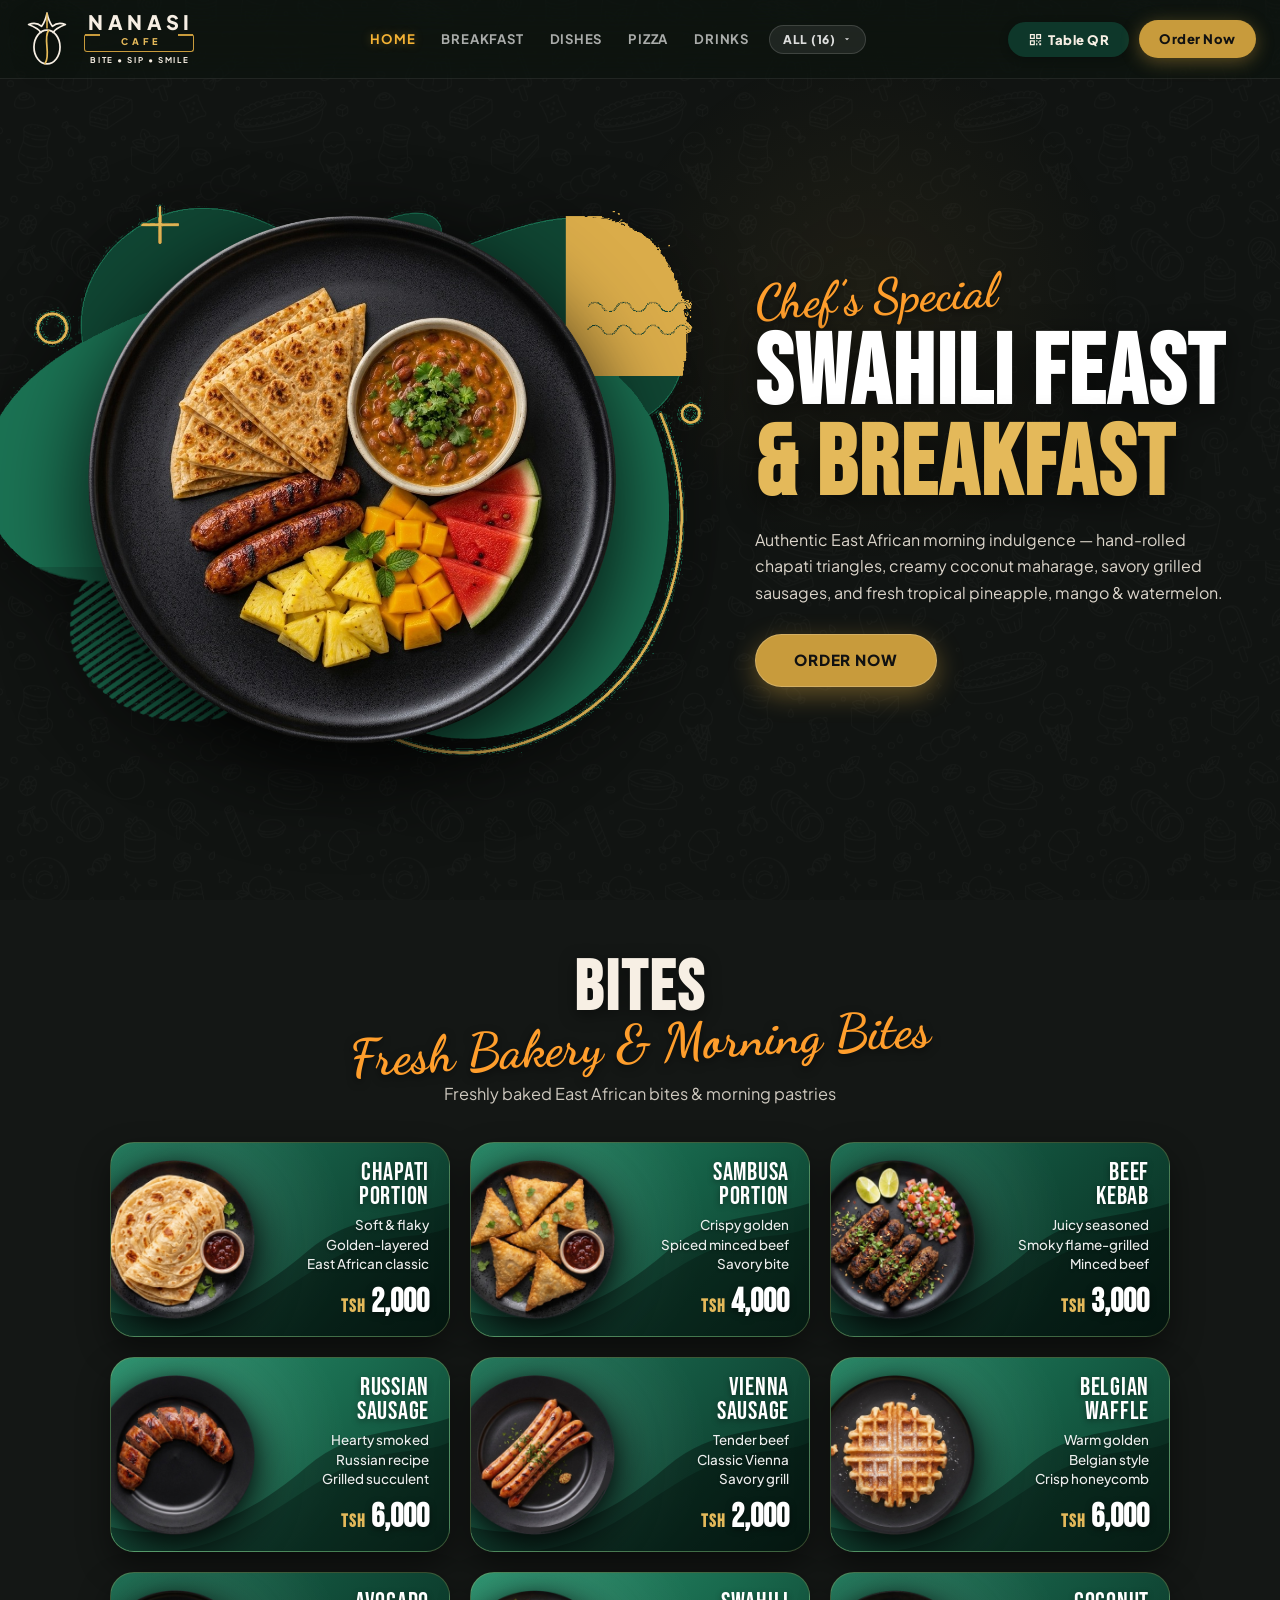
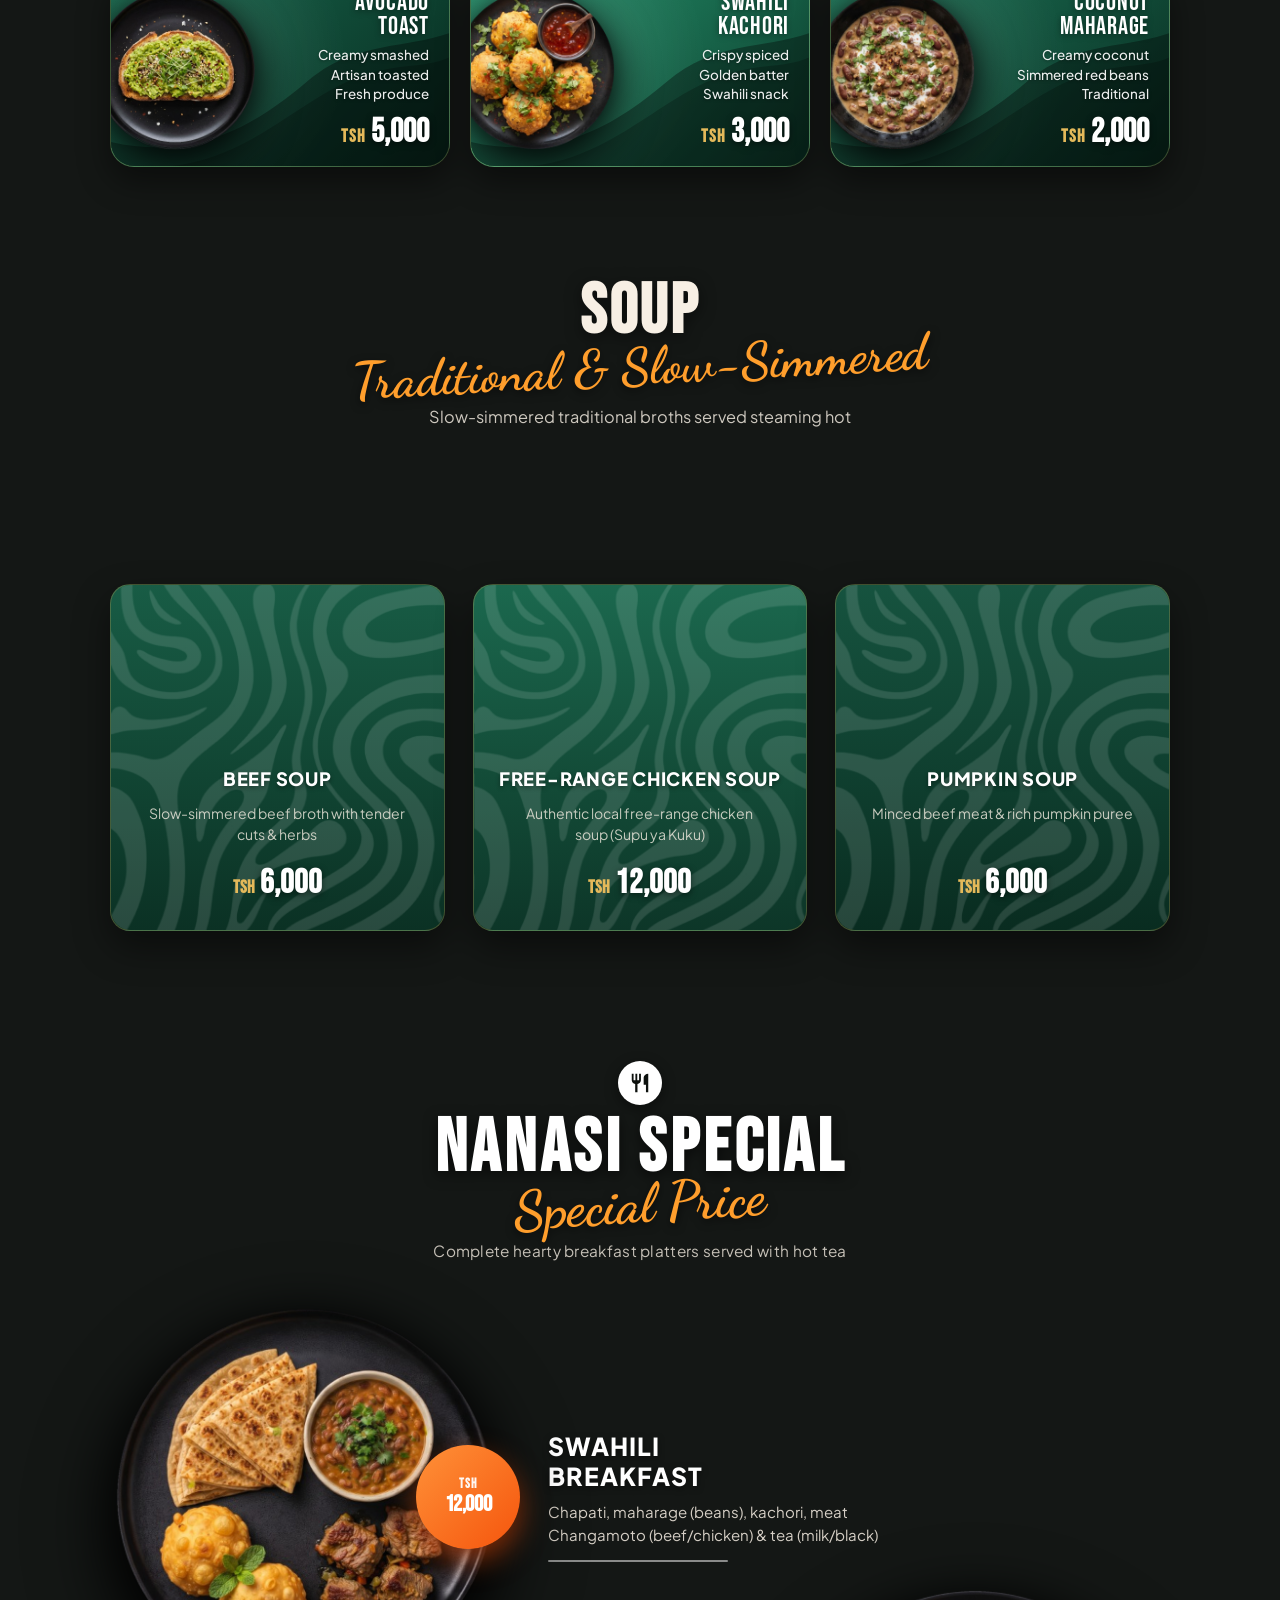
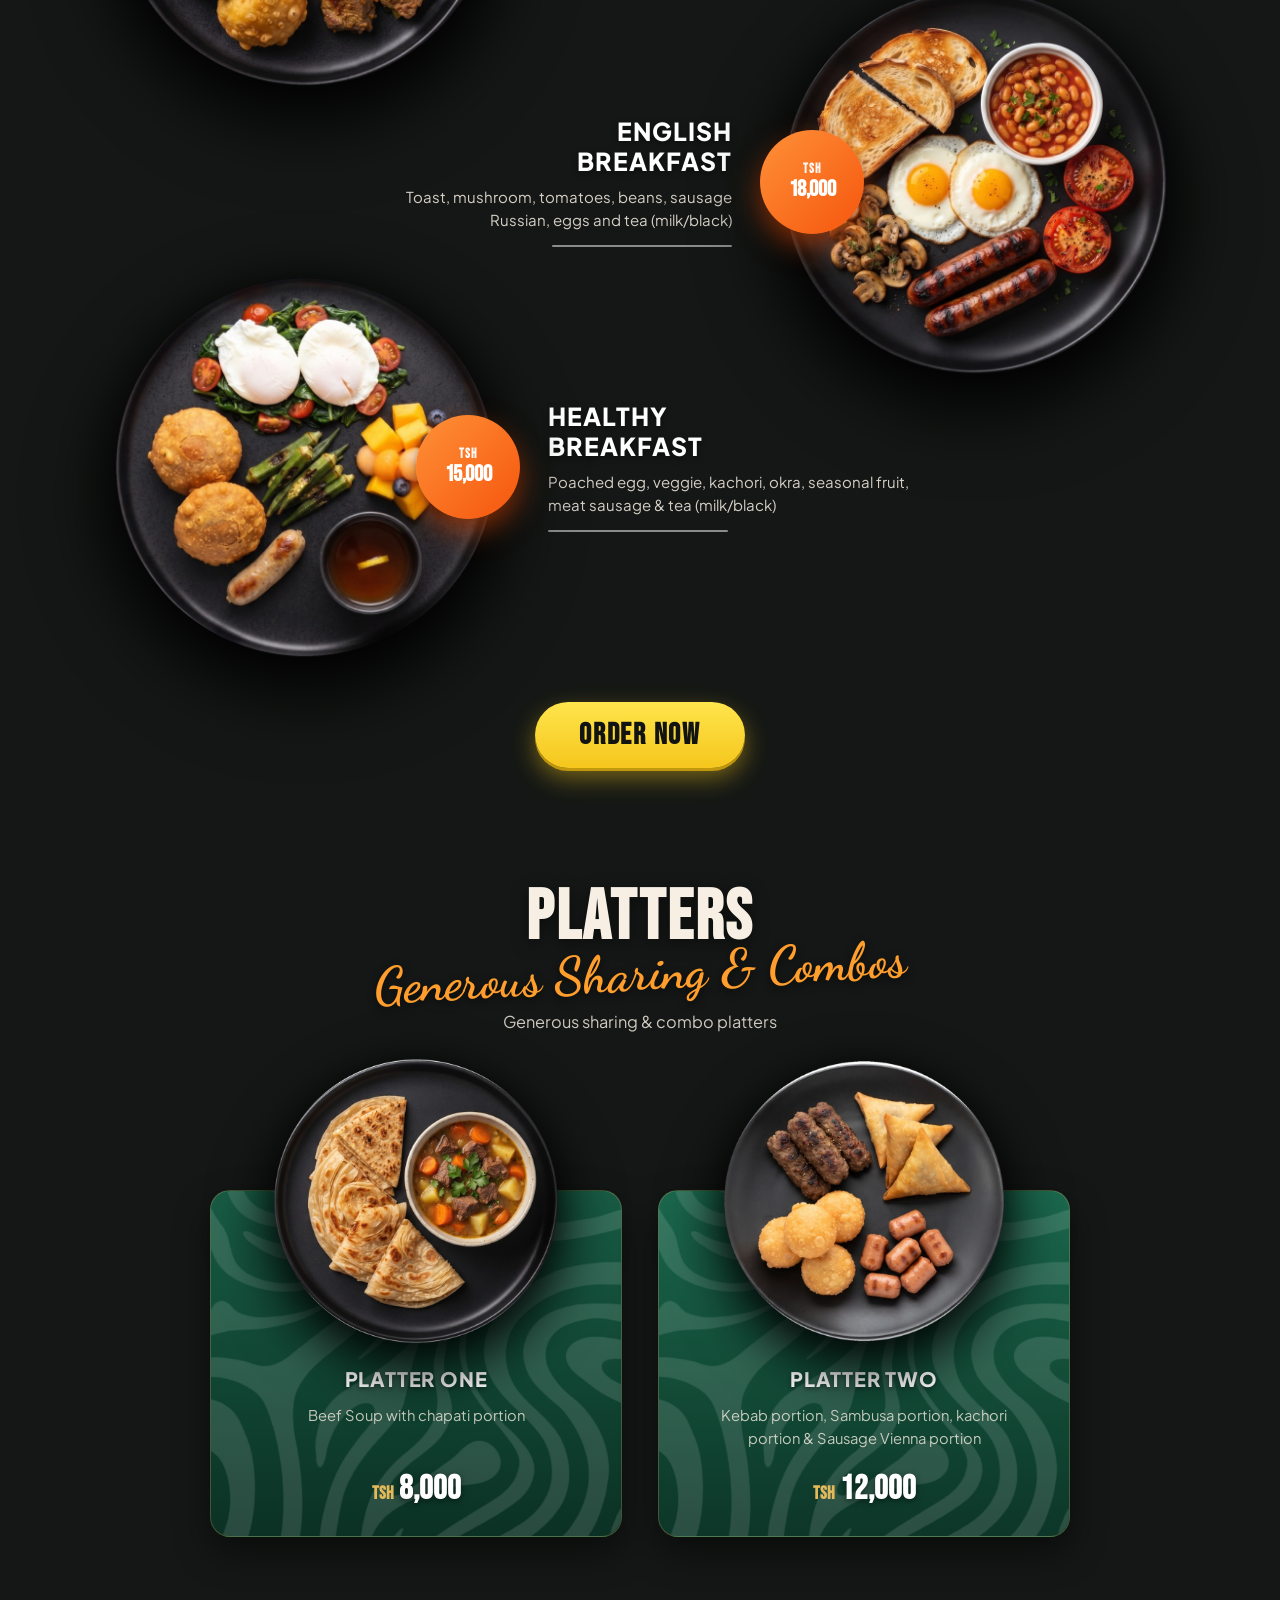
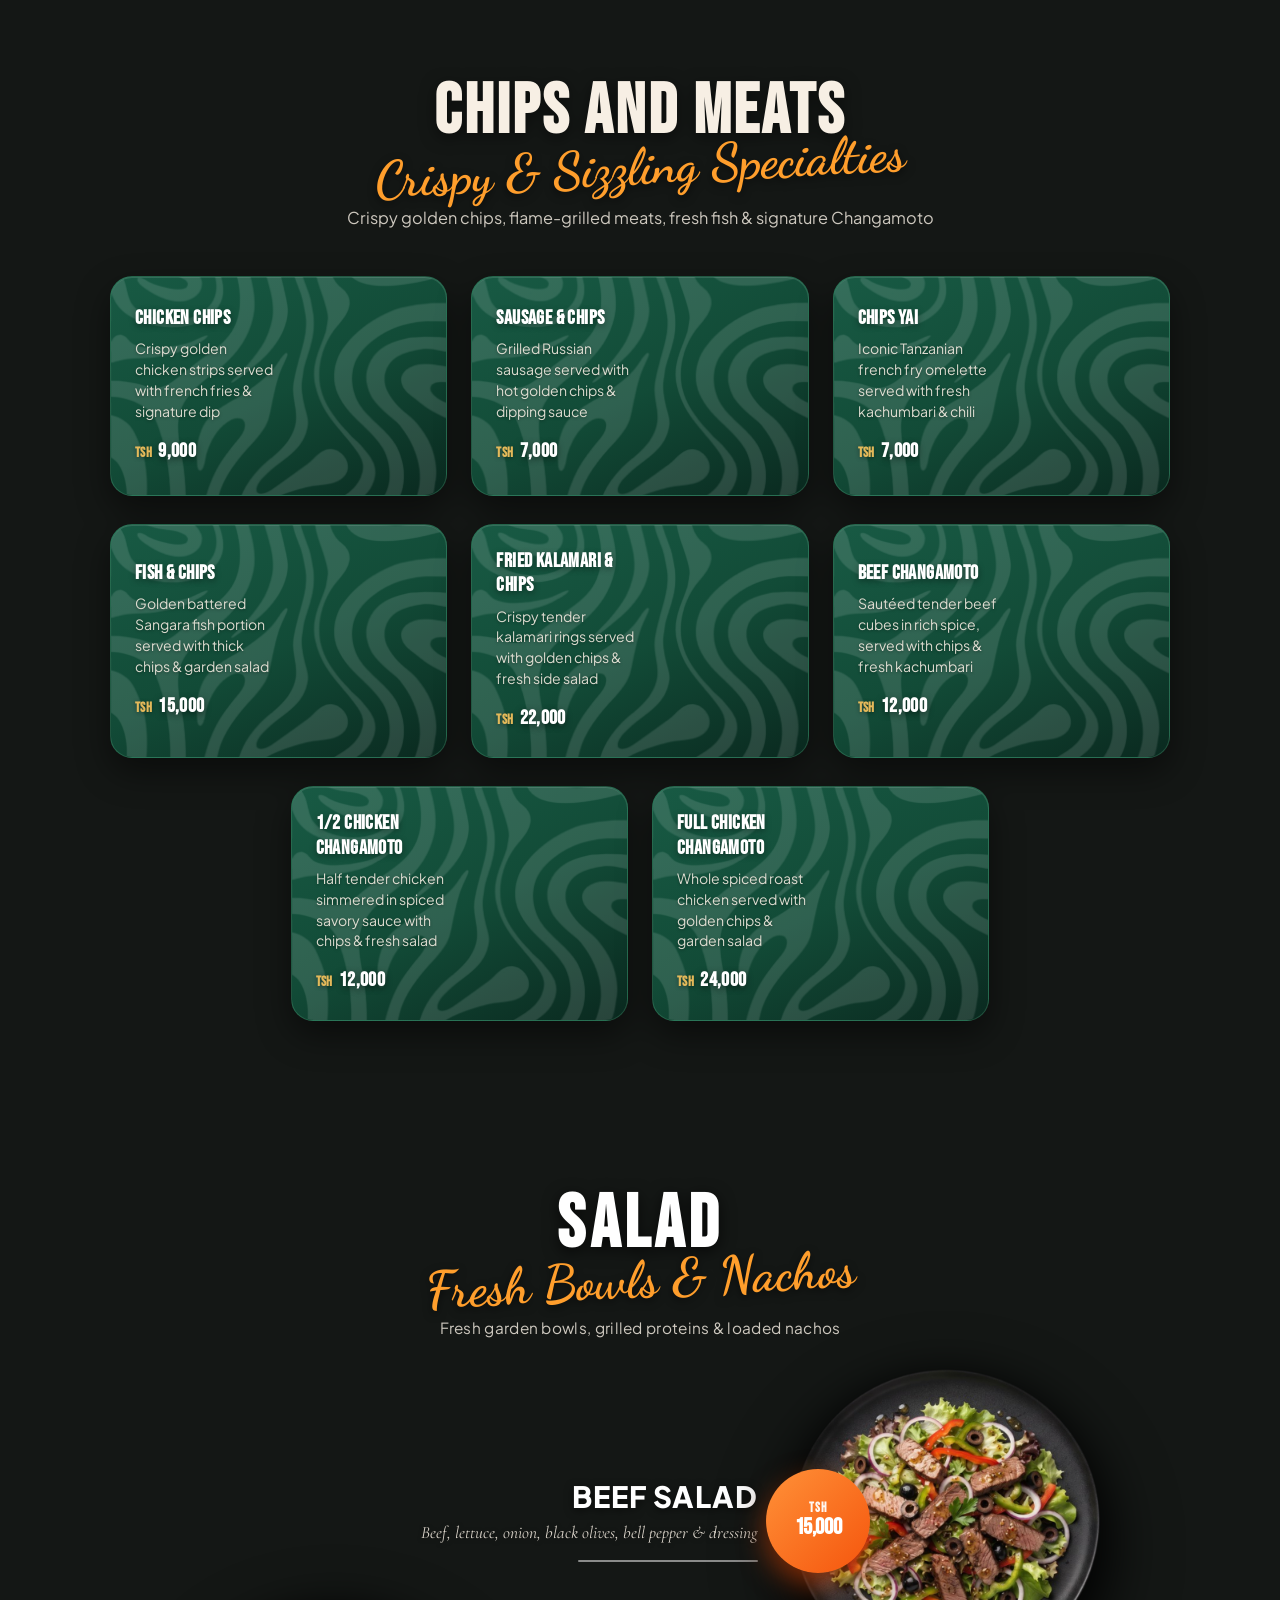
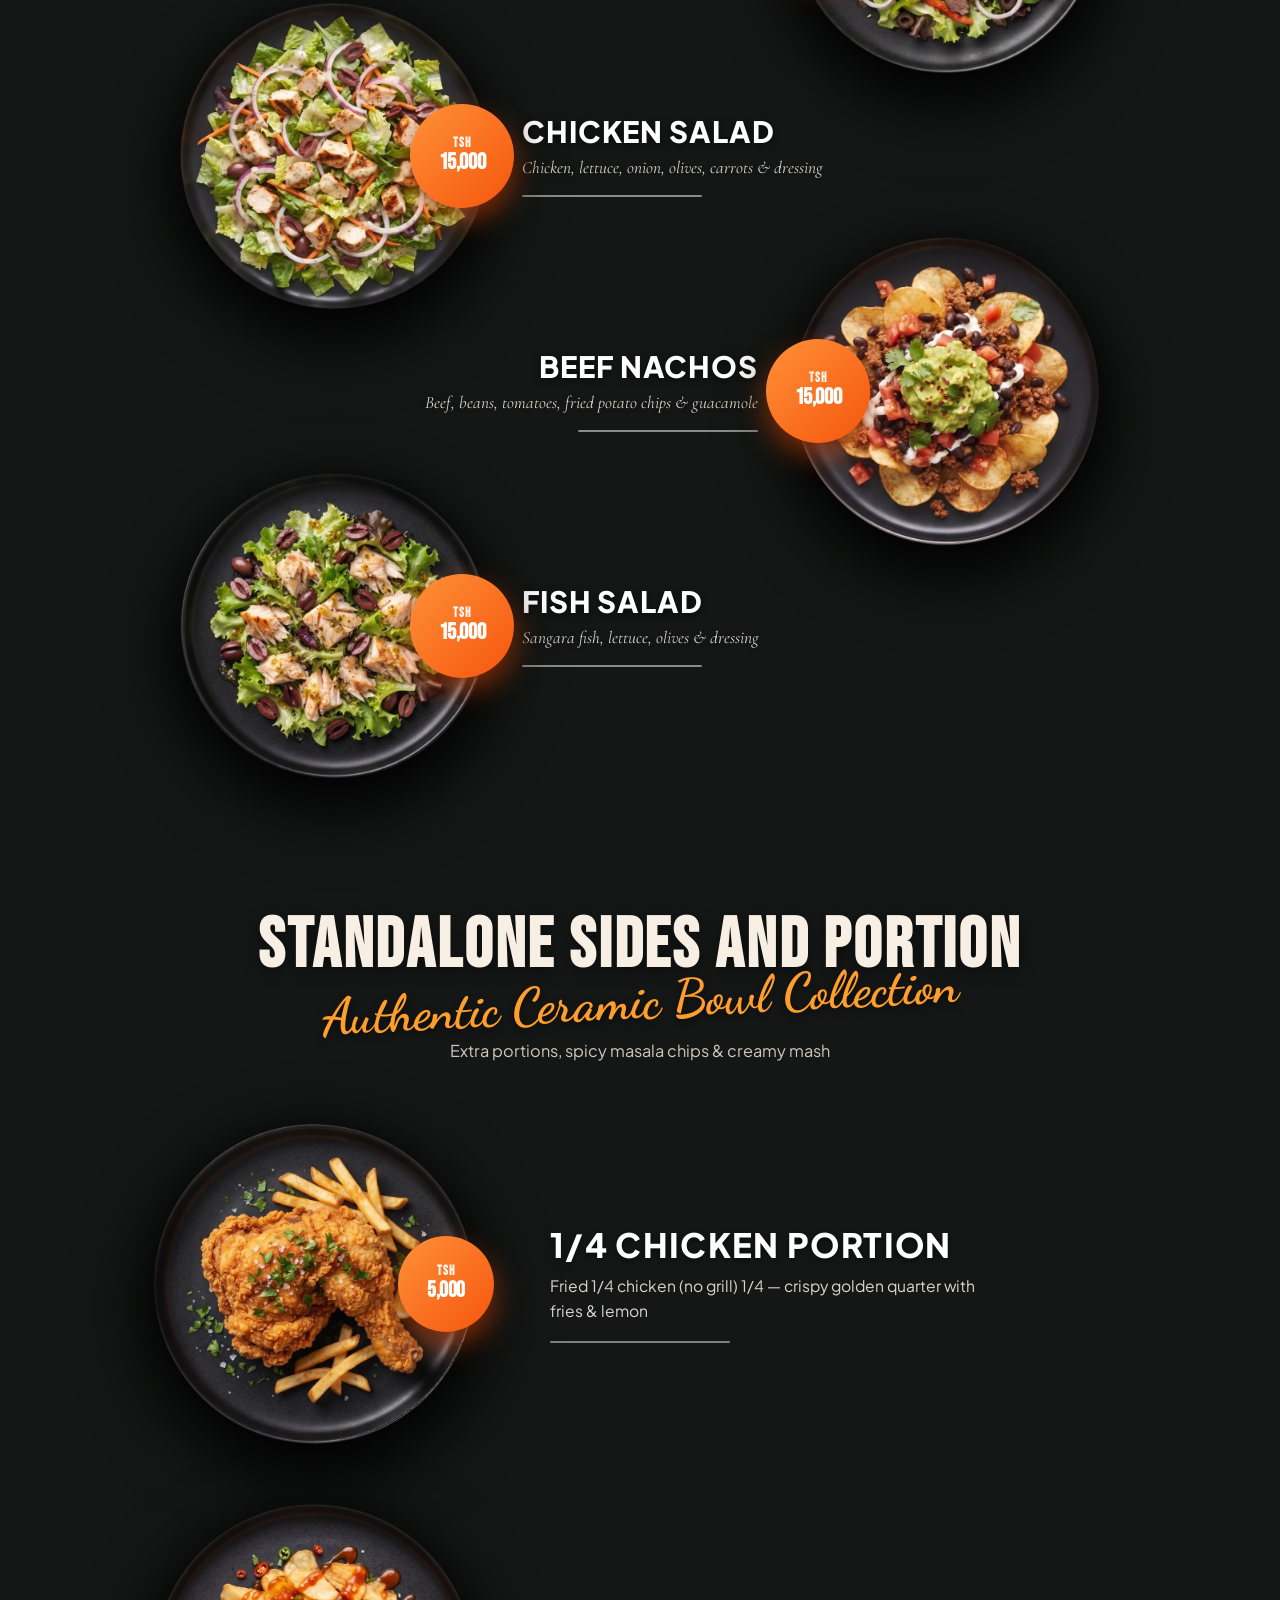
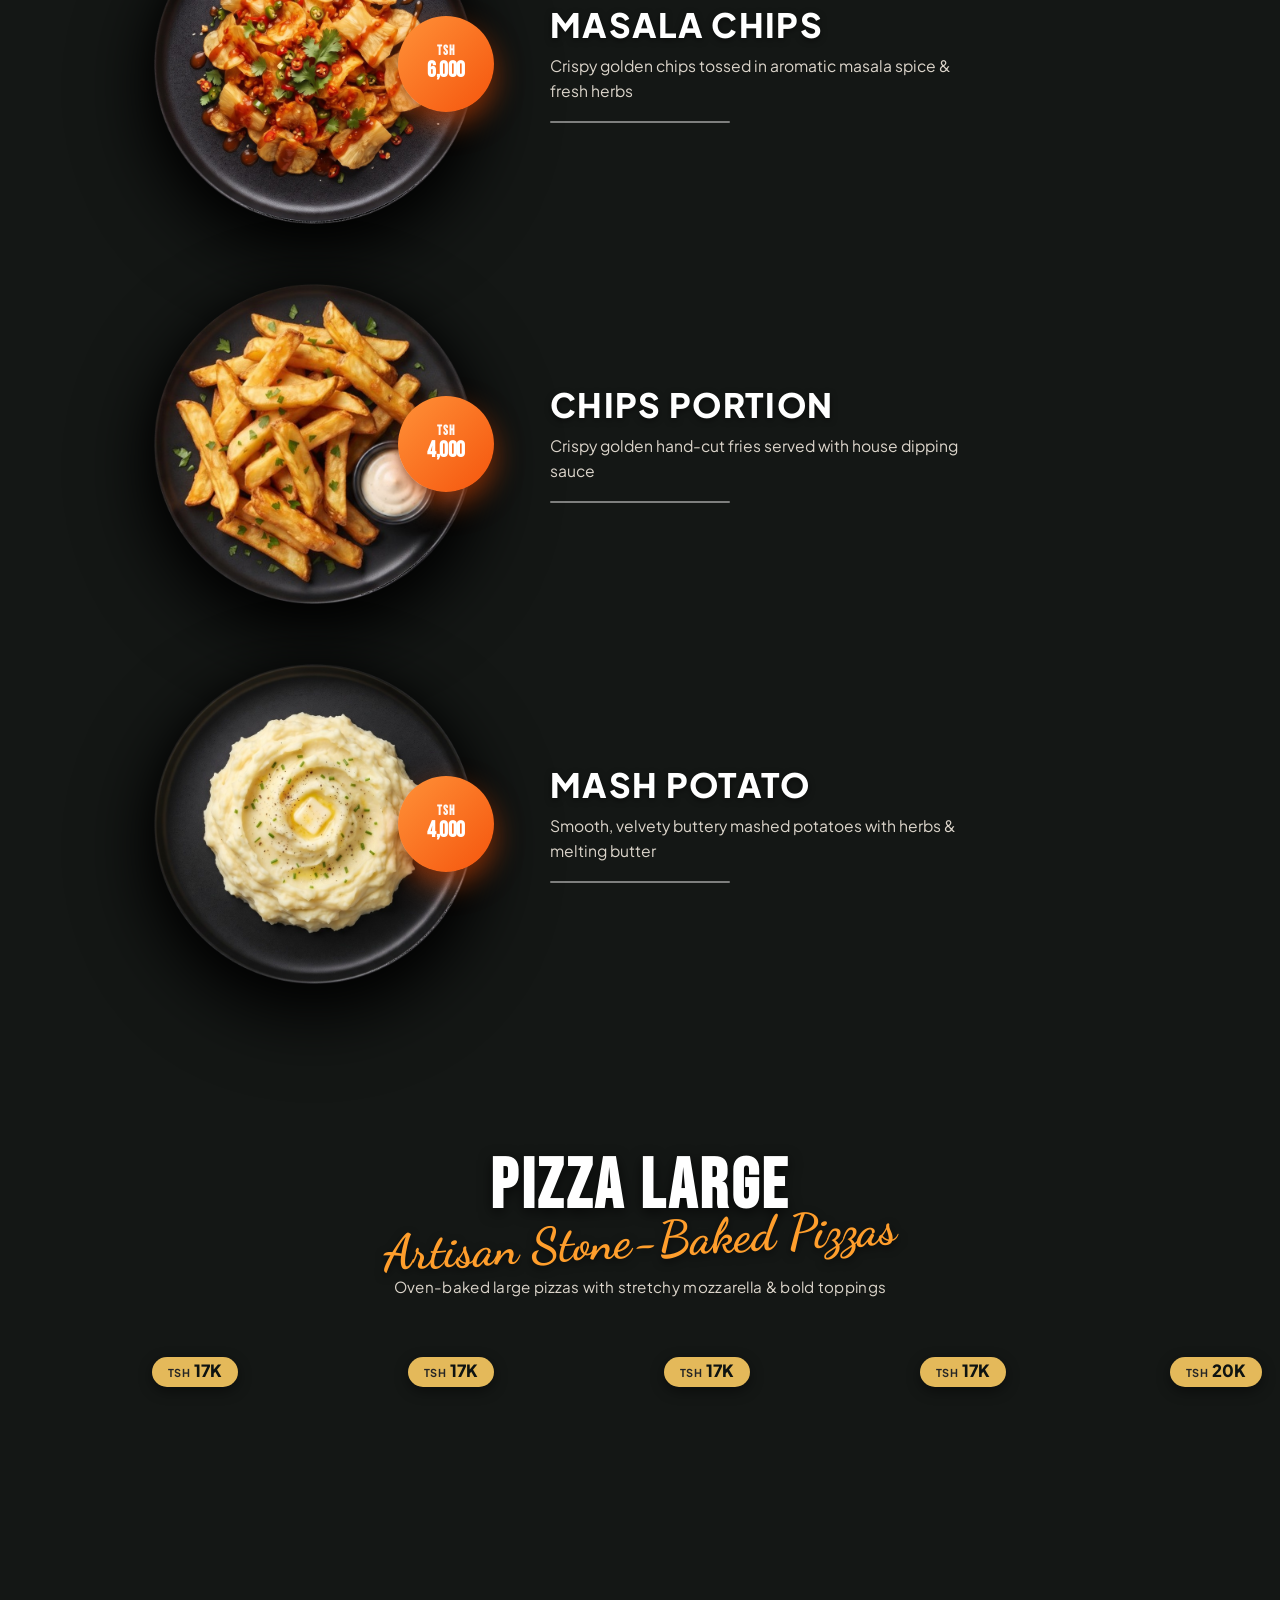
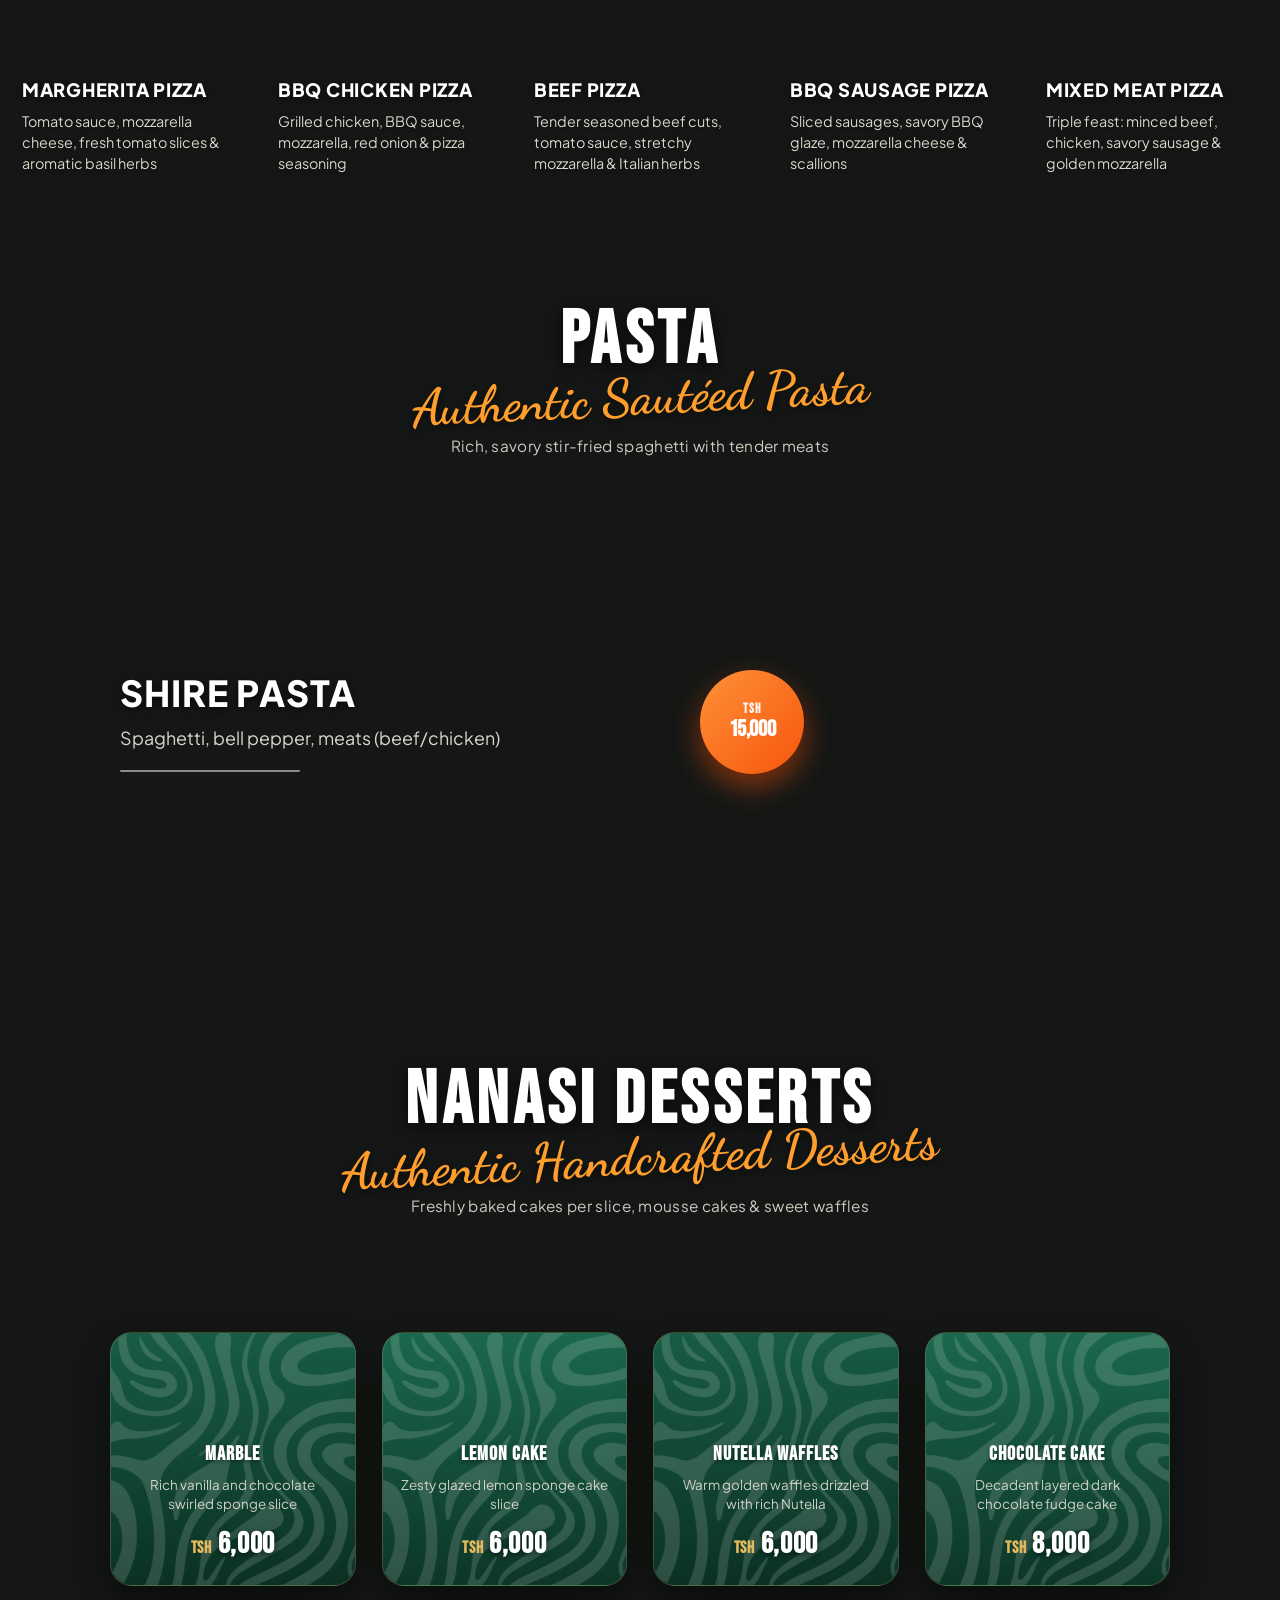
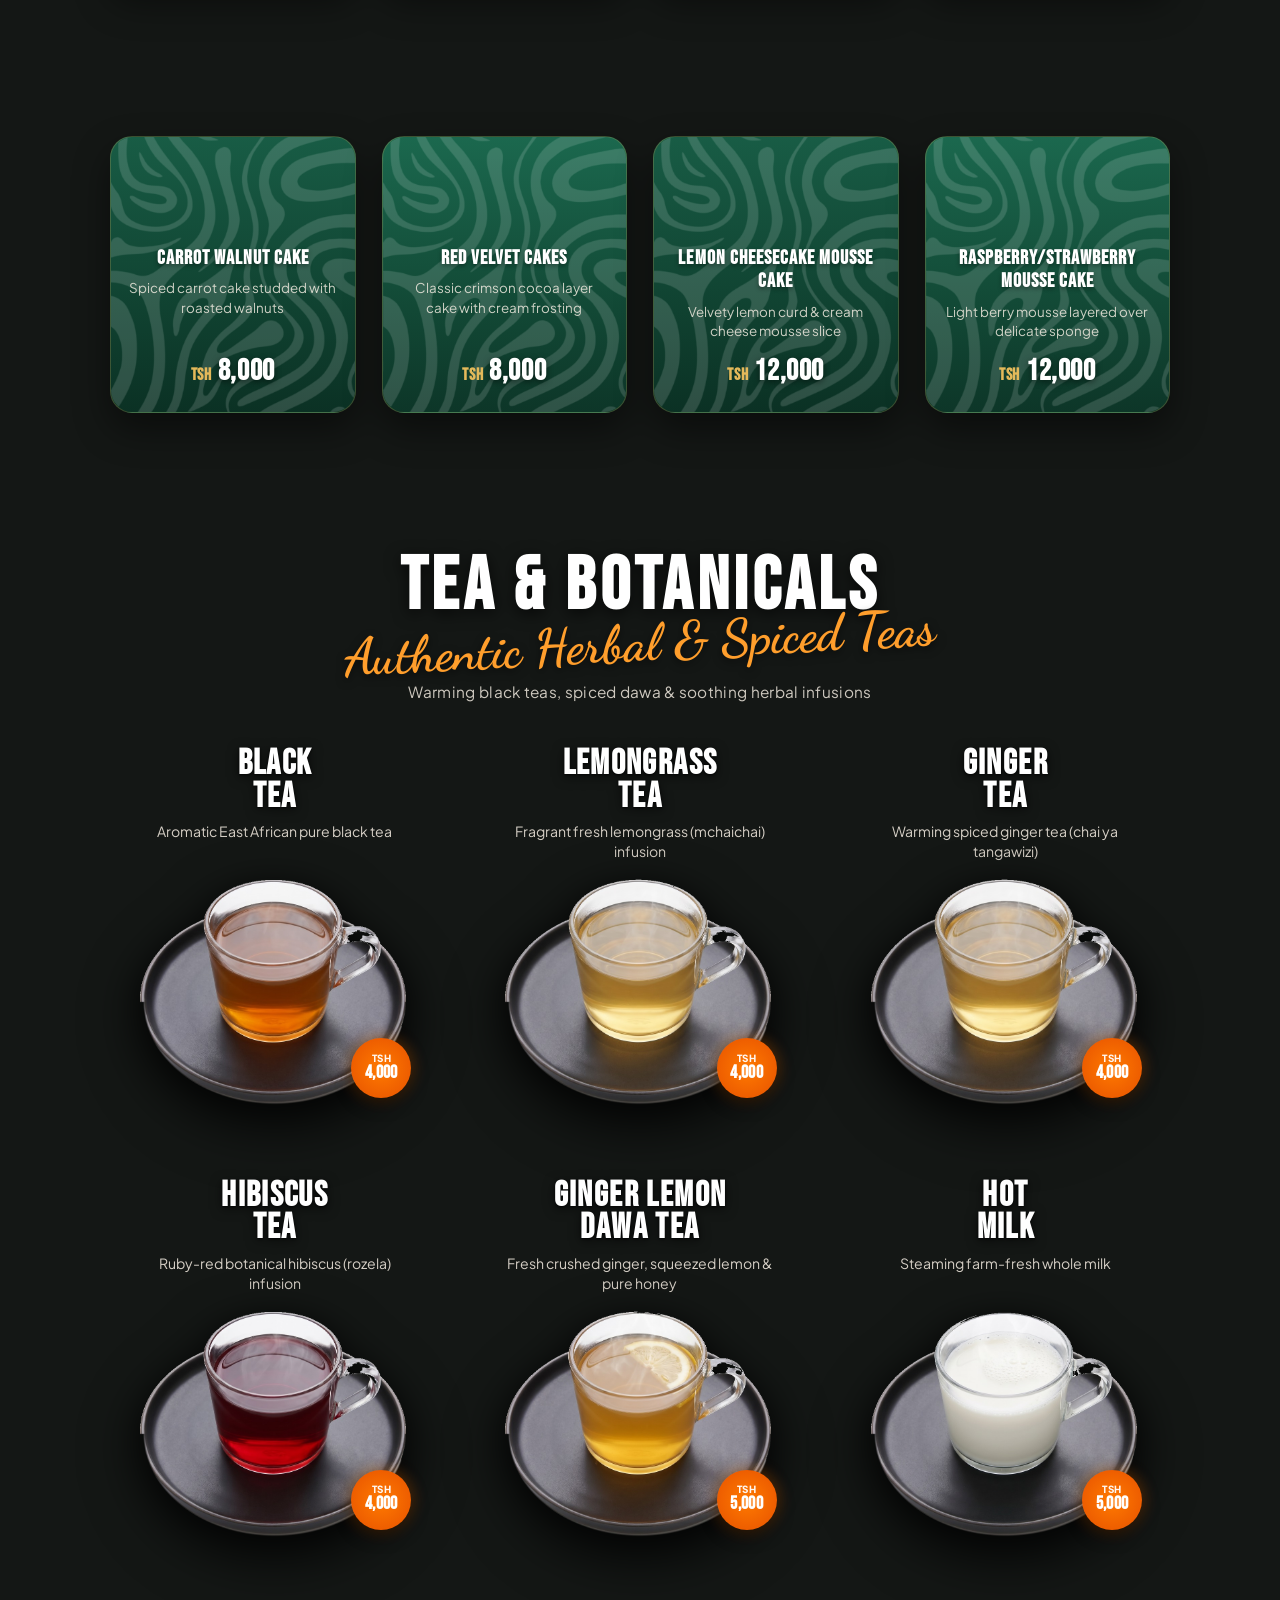
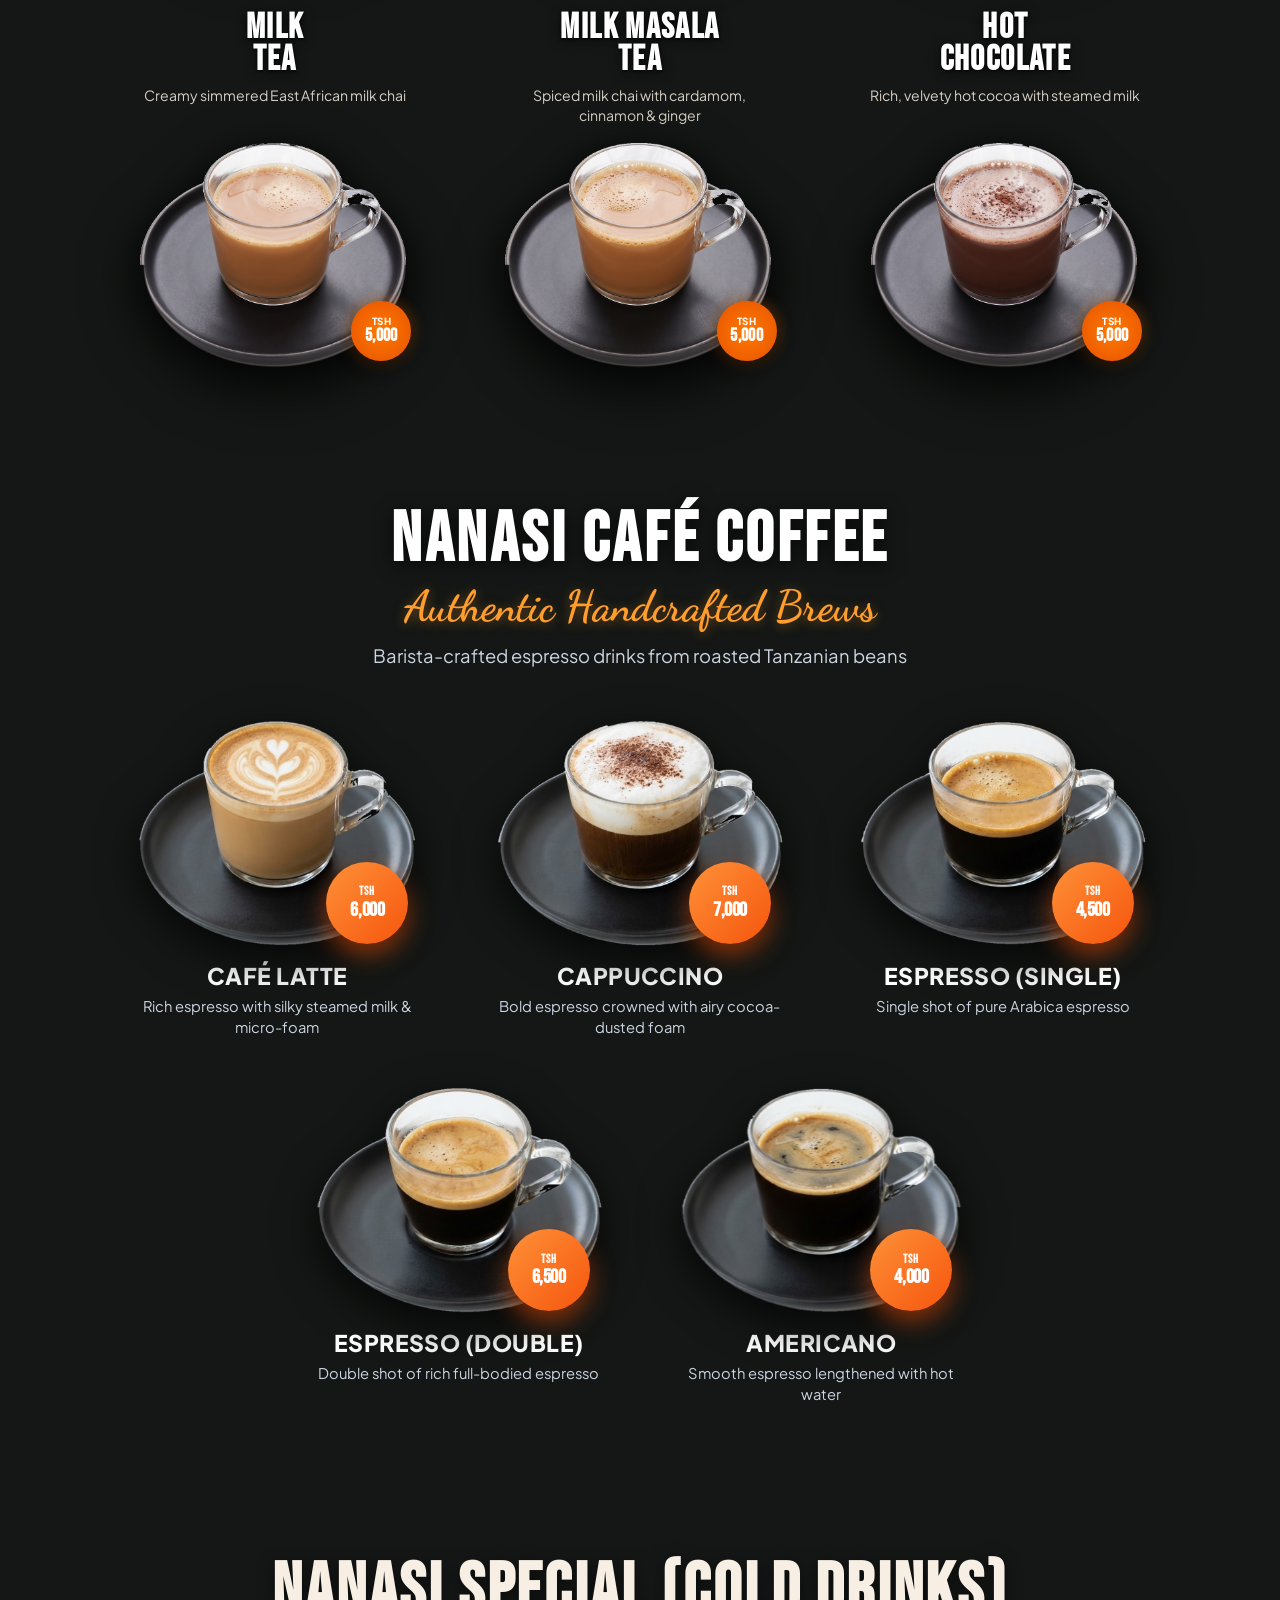
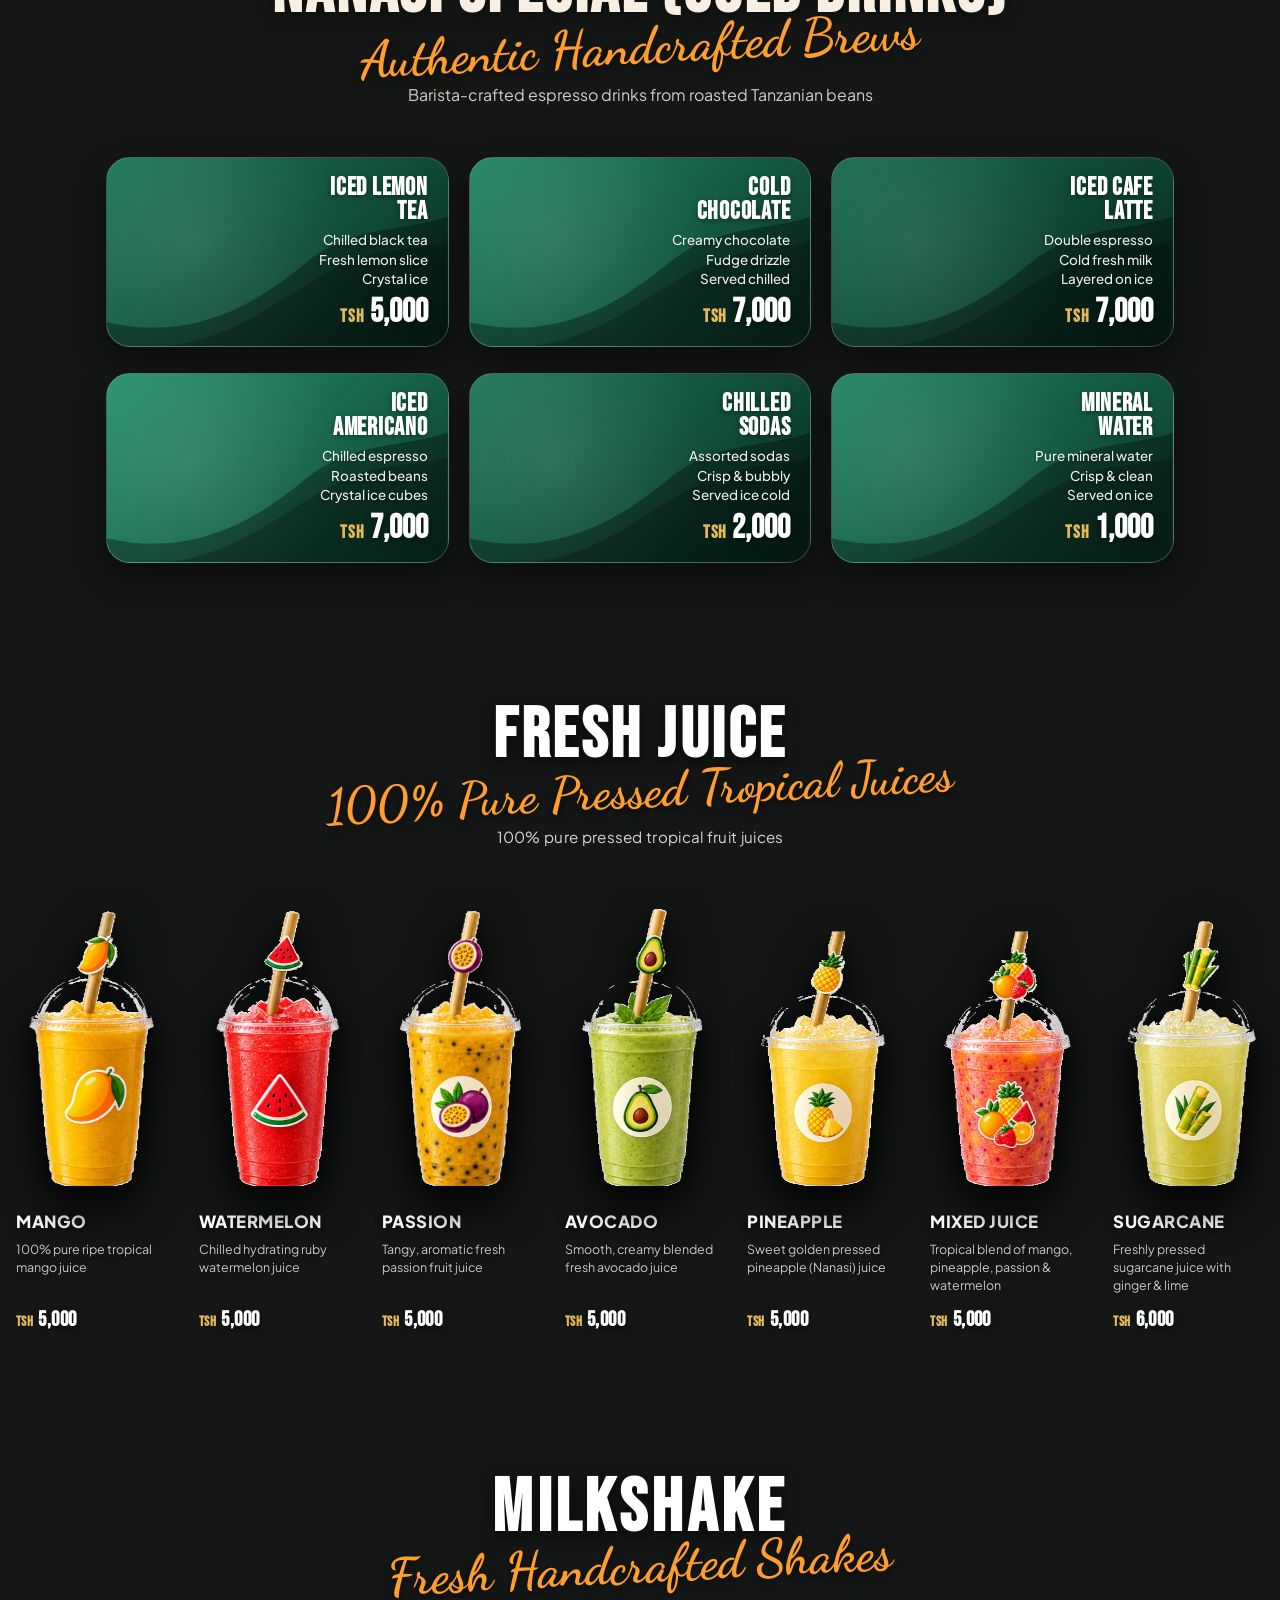
==== commit 9ccce793: "Revert "feat: luxury brand splash screen animation, optimized mobile topbar alignment, and performan" ====
--- a/index.html
+++ b/index.html
@@ -17,64 +17,9 @@
   <link rel="preconnect" href="https://fonts.gstatic.com" crossorigin />
   <link href="https://fonts.googleapis.com/css2?family=Almendra:ital,wght@0,700;1,700&family=Bebas+Neue&family=Cormorant+Garamond:ital,wght@1,700&family=Dancing+Script:wght@700&family=MedievalSharp&family=Pirata+One&family=Plus+Jakarta+Sans:wght@400;600;700;800&display=swap" rel="stylesheet" />
 
-    <!-- Resource Hints & Preload for Instant Loading -->
-  <link rel="dns-prefetch" href="https://fonts.googleapis.com" />
-  <link rel="dns-prefetch" href="https://fonts.gstatic.com" />
-  <link rel="preload" href="assets/dishes/swahili_breakfast_black_plate.png" as="image" fetchpriority="high" />
-  <link rel="preload" href="app.js" as="script" />
   <link rel="stylesheet" href="styles.css" />
 </head>
 <body>
-
-  <!-- ================= LUXURY BRAND SPLASH SCREEN ================= -->
-  <div id="nanasiSplashScreen" class="nanasi-splash-screen" aria-hidden="true">
-    <div class="splash-content">
-      <div class="splash-logo-wrapper">
-        <div class="splash-halo-glow"></div>
-        <svg class="nanasi-splash-logo" viewBox="0 0 120 150" fill="none" xmlns="http://www.w3.org/2000/svg" aria-label="Nanasi Logo">
-          <!-- Left Pineapple Crown Leaf -->
-          <path class="splash-leaf leaf-left" d="M60 8 C56 26, 51 35, 46 42 C36 33, 22 33, 12 37 C28 43, 39 50, 44 58" stroke="#F7EFE4" stroke-width="4.5" stroke-linecap="round" stroke-linejoin="round"/>
-          <!-- Right Pineapple Crown Leaf -->
-          <path class="splash-leaf leaf-right" d="M60 8 C64 26, 69 35, 74 42 C84 33, 98 33, 108 37 C92 43, 81 50, 76 58" stroke="#F7EFE4" stroke-width="4.5" stroke-linecap="round" stroke-linejoin="round"/>
-          <!-- Center Golden Leaf Stem -->
-          <path class="splash-stem" d="M60 8 L60 46" stroke="#E5BA58" stroke-width="4" stroke-linecap="round"/>
-          <!-- Coffee Bean Shell -->
-          <ellipse class="splash-bean" cx="60" cy="96" rx="34" ry="44" stroke="#F7EFE4" stroke-width="4.5"/>
-          <!-- Central Golden Coffee Seam -->
-          <path class="splash-seam" d="M64 53 C49 74, 71 116, 55 139" stroke="#E5BA58" stroke-width="4.5" stroke-linecap="round"/>
-        </svg>
-      </div>
-      <div class="splash-brand-text">
-        <div class="splash-title">NANASI</div>
-        <div class="splash-bracket">
-          <span class="splash-bracket-inner">CAFE</span>
-        </div>
-        <div class="splash-slogan">BITE &bull; SIP &bull; SMILE</div>
-      </div>
-      <div class="splash-loader-bar">
-        <div class="splash-loader-progress"></div>
-      </div>
-    </div>
-  </div>
-  <script>
-    (function () {
-      var splash = document.getElementById("nanasiSplashScreen");
-      if (!splash) return;
-      var dismissed = false;
-      function dismissSplash() {
-        if (dismissed) return;
-        dismissed = true;
-        splash.classList.add("splash-fade-out");
-        setTimeout(function () {
-          splash.style.display = "none";
-        }, 520);
-      }
-      setTimeout(dismissSplash, 1250);
-      window.addEventListener("touchstart", dismissSplash, { once: true, passive: true });
-      window.addEventListener("click", dismissSplash, { once: true });
-      window.addEventListener("keydown", dismissSplash, { once: true });
-    })();
-  </script>
 
   <!-- ================= TOP NAVIGATION BAR (FIXED & TRANSLUCENT NEAR TRANSPARENT) ================= -->
   <header class="topbar-wrapper" id="siteTopbar">
@@ -119,10 +64,10 @@
       <div class="topbar-actions">
         <button type="button" class="hero-nav-btn open-qr-btn" title="View Table QR Code">
           <svg width="15" height="15" viewBox="0 0 24 24" fill="currentColor" style="vertical-align:-2px;margin-right:5px;"><path d="M3 3h8v8H3V3zm2 2v4h4V5H5zm8-2h8v8h-8V3zm2 2v4h4V5h-4zM3 13h8v8H3v-8zm2 2v4h4v-4H5zm13-2h3v2h-3v-2zm-5 5h2v3h-2v-3zm5 0h3v3h-3v-3zm-2-3h2v2h-2v-2zm-3-2h2v2h-2v-2zm5 5h3v2h-3v-2z"/></svg>
-          <span class="qr-btn-text">Table QR</span>
+          Table QR
         </button>
         <a href="https://wa.me/255700000000?text=Hello%20NANASI%20CAFE!%20I%20would%20like%20to%20order." target="_blank" rel="noopener" class="hero-nav-btn gold">
-          <span class="order-btn-text">Order Now</span>
+          Order Now
         </a>
       </div>
 
@@ -192,16 +137,12 @@
                   src="assets/dishes/swahili_breakfast_black_plate.png"
                   alt="Nanasi Cafe Authentic Swahili Breakfast Feast"
                   class="hero-plate-img active"
-                  fetchpriority="high"
-                  decoding="async"
                 />
                 <img
                   id="heroPlateImgB"
                   src="assets/dishes/special_english_breakfast.png"
                   alt="Nanasi Cafe Breakfast Special"
                   class="hero-plate-img"
-                  loading="lazy"
-                  decoding="async"
                 />
               </div>
             </div>
--- a/styles.css
+++ b/styles.css
@@ -1,228 +1,3 @@
-/* ==========================================================================
-   LUXURY BRAND SPLASH SCREEN ANIMATION
-   Nanasi Deep Green (#0B2B20 / #05140E) & Warm Gold (#E5BA58)
-   ========================================================================== */
-.nanasi-splash-screen {
-  position: fixed;
-  inset: 0;
-  width: 100vw;
-  height: 100vh;
-  height: 100dvh;
-  z-index: 999999;
-  background: radial-gradient(circle at 50% 45%, #103B2C 0%, #082117 55%, #040F0A 100%);
-  display: flex;
-  align-items: center;
-  justify-content: center;
-  flex-direction: column;
-  overflow: hidden;
-  user-select: none;
-  -webkit-user-select: none;
-  transition: opacity 0.5s cubic-bezier(0.4, 0, 0.2, 1), transform 0.5s cubic-bezier(0.4, 0, 0.2, 1), visibility 0.5s;
-  will-change: opacity, transform;
-}
-
-.nanasi-splash-screen.splash-fade-out {
-  opacity: 0;
-  transform: scale(1.05);
-  pointer-events: none;
-  visibility: hidden;
-}
-
-.splash-content {
-  display: flex;
-  flex-direction: column;
-  align-items: center;
-  text-align: center;
-  position: relative;
-  padding: 24px;
-}
-
-.splash-logo-wrapper {
-  position: relative;
-  width: 90px;
-  height: 112px;
-  display: flex;
-  align-items: center;
-  justify-content: center;
-  margin-bottom: 20px;
-}
-
-.splash-halo-glow {
-  position: absolute;
-  inset: -25px;
-  border-radius: 50%;
-  background: radial-gradient(circle, rgba(229, 186, 88, 0.35) 0%, rgba(229, 186, 88, 0.1) 45%, rgba(0, 0, 0, 0) 70%);
-  filter: blur(16px);
-  animation: splashHaloPulse 2.2s ease-in-out infinite alternate;
-  pointer-events: none;
-}
-
-@keyframes splashHaloPulse {
-  0% { transform: scale(0.9); opacity: 0.5; }
-  100% { transform: scale(1.15); opacity: 0.9; }
-}
-
-.nanasi-splash-logo {
-  width: 90px;
-  height: 112px;
-  position: relative;
-  z-index: 2;
-  filter: drop-shadow(0 4px 16px rgba(0, 0, 0, 0.6)) drop-shadow(0 0 14px rgba(229, 186, 88, 0.4));
-  animation: splashLogoScale 1.2s cubic-bezier(0.16, 1, 0.3, 1) forwards;
-}
-
-@keyframes splashLogoScale {
-  0% { transform: scale(0.85); opacity: 0; }
-  30% { opacity: 1; }
-  70% { transform: scale(1.03); filter: drop-shadow(0 4px 20px rgba(0,0,0,0.7)) drop-shadow(0 0 24px rgba(229,186,88,0.7)); }
-  100% { transform: scale(1); opacity: 1; filter: drop-shadow(0 4px 16px rgba(0,0,0,0.6)) drop-shadow(0 0 16px rgba(229,186,88,0.45)); }
-}
-
-/* SVG Line Drawing Animations */
-.splash-leaf {
-  stroke-dasharray: 120;
-  stroke-dashoffset: 120;
-  animation: splashDrawStroke 0.85s cubic-bezier(0.22, 1, 0.36, 1) 0.1s forwards;
-}
-
-.splash-stem {
-  stroke-dasharray: 45;
-  stroke-dashoffset: 45;
-  animation: splashDrawStroke 0.65s cubic-bezier(0.22, 1, 0.36, 1) 0.18s forwards;
-}
-
-.splash-bean {
-  stroke-dasharray: 260;
-  stroke-dashoffset: 260;
-  animation: splashDrawStroke 1.05s cubic-bezier(0.22, 1, 0.36, 1) 0.12s forwards;
-}
-
-.splash-seam {
-  stroke-dasharray: 105;
-  stroke-dashoffset: 105;
-  animation: splashDrawStroke 0.85s cubic-bezier(0.22, 1, 0.36, 1) 0.28s forwards;
-}
-
-@keyframes splashDrawStroke {
-  to {
-    stroke-dashoffset: 0;
-  }
-}
-
-.splash-brand-text {
-  display: flex;
-  flex-direction: column;
-  align-items: center;
-  opacity: 0;
-  transform: translateY(12px);
-  animation: splashTextReveal 0.8s cubic-bezier(0.16, 1, 0.3, 1) 0.4s forwards;
-}
-
-@keyframes splashTextReveal {
-  to {
-    opacity: 1;
-    transform: translateY(0);
-  }
-}
-
-.splash-title {
-  font-family: var(--font-sans);
-  font-size: 1.65rem;
-  font-weight: 800;
-  letter-spacing: 0.26em;
-  color: var(--nanasi-cream);
-  line-height: 1;
-  padding-left: 0.26em;
-  margin: 0 0 4px 0;
-  text-shadow: 0 2px 12px rgba(0, 0, 0, 0.5);
-}
-
-.splash-bracket {
-  position: relative;
-  display: inline-flex;
-  justify-content: center;
-  width: 130px;
-  padding: 2px 0 3px;
-  margin: 2px 0 5px;
-  border-bottom: 1.5px solid var(--nanasi-gold);
-  border-left: 1.5px solid var(--nanasi-gold);
-  border-right: 1.5px solid var(--nanasi-gold);
-  border-radius: 3px;
-}
-
-.splash-bracket::before,
-.splash-bracket::after {
-  content: "";
-  position: absolute;
-  top: 0;
-  width: 18px;
-  height: 1.5px;
-  background: var(--nanasi-gold);
-}
-.splash-bracket::before { left: 0; }
-.splash-bracket::after { right: 0; }
-
-.splash-bracket-inner {
-  font-family: var(--font-sans);
-  font-size: 0.72rem;
-  font-weight: 800;
-  letter-spacing: 0.45em;
-  color: var(--nanasi-gold-bright);
-  padding-left: 0.45em;
-}
-
-.splash-slogan {
-  font-family: var(--font-sans);
-  font-size: 0.62rem;
-  font-weight: 700;
-  letter-spacing: 0.28em;
-  color: rgba(247, 239, 228, 0.85);
-  padding-left: 0.28em;
-  margin: 0;
-}
-
-.splash-loader-bar {
-  width: 90px;
-  height: 2.5px;
-  background: rgba(255, 255, 255, 0.1);
-  border-radius: 999px;
-  margin-top: 22px;
-  overflow: hidden;
-  position: relative;
-}
-
-.splash-loader-progress {
-  height: 100%;
-  width: 0%;
-  background: linear-gradient(90deg, #E5BA58, #FFF2BF);
-  border-radius: 999px;
-  box-shadow: 0 0 8px rgba(229, 186, 88, 0.8);
-  animation: splashProgressFill 1.0s cubic-bezier(0.25, 1, 0.5, 1) 0.15s forwards;
-}
-
-@keyframes splashProgressFill {
-  0% { width: 0%; }
-  50% { width: 70%; }
-  100% { width: 100%; }
-}
-
-/* Performance Optimization: Content-Visibility for butter-smooth scrolling & instant first paint */
-.menu-category-section {
-  content-visibility: auto;
-  contain-intrinsic-size: 1px 700px;
-}
-
-.plate-spinning-active,
-.spin-on-scroll,
-.hero-plate-rotator,
-.hero-plate-spinner,
-.hero-plate-img {
-  will-change: transform;
-  transform: translateZ(0);
-  backface-visibility: hidden;
-  -webkit-backface-visibility: hidden;
-}
-
 /* ==========================================================================
    NANASI CAFE — BITE . SIP . SMILE
    Official Brand Colors:
@@ -1023,114 +798,34 @@
 /* Responsive adjustments for Hero & Topbar */
 @media (max-width: 980px) {
   .hero-showcase {
-    padding-top: 118px;
-    padding-bottom: 50px;
+    padding-top: 170px;
+    padding-bottom: 60px;
     min-height: auto;
   }
   .topbar-inner {
-    padding: 8px 12px 6px;
-    gap: 6px 10px;
+    padding: 8px 16px;
+    gap: 10px;
     flex-wrap: wrap;
-    align-items: center;
-    justify-content: space-between;
-    max-width: 100%;
-    box-sizing: border-box;
   }
   .topbar-brand {
-    min-width: 0 !important;
-    flex: 0 1 auto;
-    flex-shrink: 0;
-  }
-  .topbar-brand .nanasi-navbar-logo {
-    width: 32px;
-    height: 42px;
-  }
-  .topbar-brand .hero-brand-combo {
-    gap: 8px;
-  }
-  .topbar-brand .hero-brand-title {
-    font-size: 1.02rem;
-    letter-spacing: 0.14em;
-    padding-left: 0.14em;
-  }
-  .topbar-brand .hero-brand-bracket {
-    width: 78px;
-    padding: 1px 0;
-    margin: 1px 0;
-  }
-  .topbar-brand .bracket-text {
-    font-size: 0.50rem;
-    letter-spacing: 0.32em;
-    padding-left: 0.32em;
-  }
-  .topbar-brand .hero-brand-slogan {
-    display: none; /* Keeps top header ultra-sleek, clean & prevents mobile wrapping */
+    min-width: auto;
   }
   .topbar-actions {
-    min-width: 0 !important;
-    flex: 0 1 auto;
+    min-width: auto;
     margin-left: auto;
-    display: flex;
-    align-items: center;
-    gap: 6px;
-    flex-shrink: 0;
-  }
-  .topbar-actions .hero-nav-btn {
-    padding: 6px 11px;
-    font-size: 0.72rem;
-    letter-spacing: 0.02em;
-    white-space: nowrap;
-  }
-  .topbar-actions .hero-nav-btn svg {
-    width: 13px;
-    height: 13px;
-    margin-right: 4px;
   }
   .topbar-center-nav {
     order: 3;
-    flex: 0 0 100%;
     width: 100%;
-    display: flex;
-    align-items: center;
-    justify-content: flex-start;
-    overflow-x: auto;
-    -webkit-overflow-scrolling: touch;
-    scrollbar-width: none;
-    padding: 5px 2px 2px;
-    margin-top: 2px;
-    border-top: 1px solid rgba(255, 255, 255, 0.08);
-    gap: 8px;
-    box-sizing: border-box;
-  }
-  .topbar-center-nav::-webkit-scrollbar {
-    display: none;
-  }
-  .category-nav-track {
-    display: flex;
-    align-items: center;
-    gap: 8px;
-    flex-shrink: 0;
-  }
-  .cat-nav-link {
-    font-size: 0.72rem;
-    padding: 4px 7px;
-    border-radius: 6px;
-    white-space: nowrap;
-  }
-  .cat-all-btn {
-    flex-shrink: 0;
-    padding: 4px 10px;
-    font-size: 0.70rem;
+    justify-content: center;
+    gap: 12px;
   }
   .cat-dropdown {
-    width: calc(100vw - 24px);
+    width: calc(100vw - 32px);
     right: auto;
     left: 50%;
     transform: translateX(-50%) translateY(-10px);
-    max-width: 500px;
-    max-height: 80vh;
-    overflow-y: auto;
-    -webkit-overflow-scrolling: touch;
+    max-width: 540px;
   }
   .cat-dropdown.open {
     transform: translateX(-50%) translateY(0);
@@ -1186,59 +881,7 @@
     display: none;
   }
   .hero-headline {
-    font-size: 3.2rem;
-  }
-  .cat-dropdown-grid {
-    grid-template-columns: 1fr;
-    gap: 10px;
-  }
-}
-
-@media (max-width: 440px) {
-  .hero-showcase {
-    padding-top: 112px;
-  }
-  .topbar-inner {
-    padding: 6px 10px 4px;
-    gap: 5px 8px;
-  }
-  .topbar-brand .nanasi-navbar-logo {
-    width: 28px;
-    height: 38px;
-  }
-  .topbar-brand .hero-brand-combo {
-    gap: 6px;
-  }
-  .topbar-brand .hero-brand-title {
-    font-size: 0.92rem;
-    letter-spacing: 0.12em;
-  }
-  .topbar-brand .hero-brand-bracket {
-    width: 72px;
-  }
-  .topbar-actions {
-    gap: 5px;
-  }
-  .topbar-actions .hero-nav-btn {
-    padding: 5px 9px;
-    font-size: 0.68rem;
-  }
-  .topbar-center-nav {
-    gap: 6px;
-  }
-  .category-nav-track {
-    gap: 6px;
-  }
-  .cat-nav-link {
-    font-size: 0.68rem;
-    padding: 3px 5px;
-  }
-  .cat-all-btn {
-    padding: 3px 7px;
-    font-size: 0.66rem;
-  }
-  .hero-headline {
-    font-size: 2.7rem;
+    font-size: 3.4rem;
   }
 }
 
@@ -3376,223 +3019,819 @@
 
 /* Responsive adjustments for Nanasi Special */
 @media (max-width: 980px) {
-  .hero-showcase {
-    padding-top: 118px;
-    padding-bottom: 50px;
-    min-height: auto;
-  }
-  .topbar-inner {
-    padding: 8px 12px 6px;
-    gap: 6px 10px;
-    flex-wrap: wrap;
-    align-items: center;
-    justify-content: space-between;
+  .nanasi-special-showcase {
+    max-width: 860px;
+    padding: 10px 18px 35px;
+  }
+  .special-dish-row.layout-plate-left {
+    grid-template-columns: 320px 1fr;
+    gap: 32px;
+  }
+  .special-dish-row.layout-plate-right {
+    grid-template-columns: 1fr 320px;
+    gap: 32px;
+  }
+  .special-plate-stage {
+    width: 320px;
+    height: 320px;
+  }
+  .special-dish-row + .special-dish-row {
+    margin-top: -75px;
+  }
+  .special-orange-price-badge {
+    width: 90px;
+    height: 90px;
+  }
+  .special-orange-price-badge .badge-val {
+    font-size: 1.3rem;
+  }
+}
+
+@media (max-width: 720px) {
+  .nanasi-special-showcase {
+    padding: 10px 14px 30px;
+    margin: 25px auto;
+  }
+  .special-dish-row {
+    grid-template-columns: 1fr !important;
+    gap: 16px;
+    text-align: center !important;
+  }
+  .special-dish-row + .special-dish-row {
+    margin-top: 24px !important;
+  }
+  .special-dish-row.layout-plate-right {
+    display: flex;
+    flex-direction: column-reverse;
+  }
+  .special-plate-stage {
+    width: 270px;
+    height: 270px;
+    margin: 0 auto;
+  }
+  .special-info-col {
+    text-align: center !important;
+    align-items: center !important;
+  }
+  .special-accent-line {
+    margin: 0 auto !important;
+  }
+  .special-orange-price-badge {
+    width: 82px;
+    height: 82px;
+    right: -10px !important;
+    left: auto !important;
+  }
+  .special-orange-price-badge .badge-val {
+    font-size: 1.2rem;
+  }
+}
+
+/* ==========================================================================
+   PLATTERS — DEDICATED SHOWCASE (REFERENCE CARD ATTACHMENT)
+   Radiant Forest Green boxes with light organic marbled watermark,
+   overlapping ceramic dish cutouts, centered typography & gold/white price
+   ========================================================================== */
+.platters-showcase-section {
+  max-width: 960px;
+  margin: 40px auto 80px;
+  padding: 10px 24px 40px;
+  position: relative;
+  z-index: 3;
+}
+
+.platters-section-header {
+  text-align: center;
+  margin-bottom: 24px;
+}
+
+.platters-main-title {
+  font-family: var(--font-display);
+  font-size: clamp(3rem, 6vw, 4.4rem);
+  letter-spacing: 0.04em;
+  color: var(--nanasi-cream);
+  line-height: 1;
+  margin: 0;
+  text-shadow: 0 4px 16px rgba(0, 0, 0, 0.5);
+}
+
+.platters-script-title {
+  font-family: var(--font-script), 'Dancing Script', cursive;
+  font-size: clamp(2.3rem, 4.2vw, 3.2rem);
+  color: #FF9E2C;
+  line-height: 1;
+  margin-top: -6px;
+  margin-bottom: 12px;
+  transform: rotate(-3deg);
+  text-shadow: 0 3px 8px rgba(0, 0, 0, 0.55);
+  font-weight: 700;
+}
+
+.platters-subtitle {
+  font-size: 1.02rem;
+  color: rgba(247, 239, 228, 0.82);
+  max-width: 600px;
+  margin: 0 auto;
+}
+
+.platters-cards-grid {
+  display: grid;
+  grid-template-columns: repeat(2, 1fr);
+  gap: 36px;
+  max-width: 860px;
+  margin: 155px auto 0;
+}
+
+.platter-card {
+  position: relative;
+  display: flex;
+  flex-direction: column;
+  align-items: center;
+  border-radius: 20px;
+  border: 1px solid rgba(228, 185, 90, 0.25);
+  box-shadow: 0 16px 36px rgba(0, 0, 0, 0.45);
+  cursor: pointer;
+  user-select: none;
+  overflow: visible;
+  transition: border-color 0.32s ease;
+}
+
+/* Lighter, Radiant Green Box Shades */
+.platter-card.card-tone-0 {
+  background: linear-gradient(180deg, #185c45 0%, #114533 55%, #0b3124 100%);
+}
+
+.platter-card.card-tone-1 {
+  background: linear-gradient(180deg, #1b684e 0%, #134c38 55%, #0d3628 100%);
+}
+
+.platter-card:hover {
+  /* Green box remains completely static & still per user specification */
+  transform: none;
+  border-color: rgba(228, 185, 90, 0.4);
+  box-shadow: 0 16px 36px rgba(0, 0, 0, 0.45);
+}
+
+/* Subtle Light Organic Marbled Pattern Layer (From Attachment) */
+.platter-card-pattern {
+  position: absolute;
+  inset: 0;
+  background-image: url("assets/brand/soup_marbled_pattern.png");
+  background-size: cover;
+  background-position: center;
+  opacity: 0.12;
+  pointer-events: none;
+  border-radius: 20px;
+  z-index: 1;
+}
+
+/* 1. Static Plate Stage Overlapping Card Top */
+.platter-plate-wrapper {
+  position: absolute;
+  top: -135px;
+  left: 50%;
+  transform: translateX(-50%);
+  width: 290px;
+  height: 290px;
+  z-index: 4;
+  pointer-events: none;
+  display: flex;
+  align-items: center;
+  justify-content: center;
+}
+
+.platter-static-plate {
+  width: 100%;
+  height: 100%;
+  object-fit: contain;
+  filter: drop-shadow(0 18px 28px rgba(0, 0, 0, 0.85)) drop-shadow(0 5px 12px rgba(0, 0, 0, 0.55));
+  transition: transform 0.35s cubic-bezier(0.25, 1, 0.5, 1),
+              filter 0.35s ease;
+  transform: scale(1) translateY(0);
+  animation: none;
+}
+
+/* Hover: only the circular dish elevates */
+.platter-card:hover .platter-static-plate {
+  transform: scale(1.05) translateY(-5px);
+  filter: drop-shadow(0 26px 40px rgba(0, 0, 0, 0.95)) drop-shadow(0 8px 20px rgba(0, 0, 0, 0.7));
+}
+
+/* 2. Card Content Body Below Dish */
+.platter-card-body {
+  position: relative;
+  z-index: 2;
+  padding: 175px 28px 28px;
+  display: flex;
+  flex-direction: column;
+  align-items: center;
+  text-align: center;
+  flex: 1;
+  width: 100%;
+}
+
+.platter-dish-title {
+  font-family: var(--font-sans);
+  font-size: 1.25rem;
+  font-weight: 800;
+  line-height: 1.3;
+  color: #FFFFFF;
+  text-transform: uppercase;
+  text-align: center;
+  letter-spacing: 0.04em;
+  margin: 0 0 12px;
+  text-shadow: 0 2px 4px rgba(0, 0, 0, 0.4);
+}
+
+.platter-dish-desc {
+  font-family: var(--font-sans);
+  font-size: 0.92rem;
+  color: rgba(247, 239, 228, 0.78);
+  text-align: center;
+  line-height: 1.55;
+  margin: 0 0 24px;
+  max-width: 90%;
+  flex: 1;
+}
+
+.platter-price-row {
+  display: flex;
+  align-items: baseline;
+  justify-content: center;
+  gap: 5px;
+  font-family: var(--font-display);
+  color: #FFFFFF;
+  margin-top: auto;
+}
+
+.platter-currency {
+  font-size: 1.15rem;
+  font-weight: 700;
+  color: var(--nanasi-gold-bright);
+}
+
+.platter-amount {
+  font-size: 2.1rem;
+  line-height: 1;
+  font-weight: 800;
+  color: #FFFFFF;
+  text-shadow: 0 2px 6px rgba(0, 0, 0, 0.5);
+}
+
+/* Responsive adjustments for Platters */
+@media (max-width: 820px) {
+  .platters-cards-grid {
+    grid-template-columns: 1fr;
+    max-width: 380px;
+    margin: 140px auto 40px;
+    gap: 150px;
+  }
+  .platter-plate-wrapper {
+    width: 270px;
+    height: 270px;
+    top: -125px;
+  }
+  .platter-card-body {
+    padding: 160px 20px 24px;
+  }
+}
+
+/* ==========================================================================
+   CHIPS AND MEATS SHOWCASE SECTION
+   Inspiration: media_1793343444926_8ebf82fb.jpg
+   Structure: 3 on row 1, 3 on row 2, 2 on row 3 (Centered)
+   Layout: Left text info (Title, Price, Description) + Right circular dish image
+   ========================================================================== */
+
+.chips-meats-showcase-section {
+  position: relative;
+  max-width: 1320px;
+  margin: 60px auto 100px;
+  padding: 20px 24px 60px;
+  z-index: 3;
+}
+
+.chips-meats-section-header {
+  text-align: center;
+  margin-bottom: 46px;
+}
+
+.chips-meats-main-title {
+  font-family: var(--font-display);
+  font-size: clamp(3rem, 6vw, 4.4rem);
+  letter-spacing: 0.04em;
+  color: var(--nanasi-cream);
+  line-height: 1;
+  margin: 0;
+  text-shadow: 0 4px 16px rgba(0, 0, 0, 0.5);
+}
+
+.chips-meats-script-title {
+  font-family: var(--font-script), 'Dancing Script', cursive;
+  font-size: clamp(2.3rem, 4.2vw, 3.2rem);
+  color: #FF9E2C;
+  line-height: 1;
+  margin-top: -6px;
+  margin-bottom: 12px;
+  transform: rotate(-3deg);
+  text-shadow: 0 3px 8px rgba(0, 0, 0, 0.55);
+  font-weight: 700;
+}
+
+.chips-meats-subtitle {
+  font-size: 1.02rem;
+  color: rgba(247, 239, 228, 0.82);
+  max-width: 640px;
+  margin: 0 auto;
+  line-height: 1.55;
+}
+
+/* 3-3-2 Responsive Centered Flexbox Grid */
+.chips-meats-grid {
+  display: flex;
+  flex-wrap: wrap;
+  justify-content: center;
+  gap: 28px 24px;
+  max-width: 1260px;
+  margin: 0 auto;
+}
+
+/* Desktop: 3 items per row, row 3 has 2 items centered */
+.chips-meats-card {
+  position: relative;
+  flex: 0 0 calc((100% - 48px) / 3);
+  max-width: calc((100% - 48px) / 3);
+  min-height: 220px;
+  box-sizing: border-box;
+  display: flex;
+  align-items: center;
+  justify-content: space-between;
+  gap: 18px;
+  padding: 24px 24px;
+  /* Radiant Emerald Forest Green Gradient from Reference Attachment */
+  background: linear-gradient(155deg, #185a44 0%, #124b37 52%, #0a291f 100%);
+  border: 1px solid rgba(110, 220, 165, 0.22);
+  border-radius: 22px;
+  box-shadow: 0 14px 34px rgba(0, 0, 0, 0.46), inset 0 1px 0 rgba(255, 255, 255, 0.12);
+  cursor: pointer;
+  user-select: none;
+  overflow: visible;
+  transition: box-shadow 0.32s ease;
+}
+
+/* Green box remains completely static & still with NO golden border per user instruction */
+.chips-meats-card:hover {
+  transform: none;
+  border-color: rgba(110, 220, 165, 0.22);
+  box-shadow: 0 14px 34px rgba(0, 0, 0, 0.46), inset 0 1px 0 rgba(255, 255, 255, 0.12);
+}
+
+/* Subtle Organic Marbled Pattern Layer (From Reference Attachment) */
+.chips-meats-card-pattern {
+  position: absolute;
+  inset: 0;
+  background-image: url("assets/brand/soup_marbled_pattern.png");
+  background-size: cover;
+  background-position: center;
+  opacity: 0.12;
+  pointer-events: none;
+  border-radius: 22px;
+  z-index: 1;
+}
+
+/* Left side: Dish Text Information */
+.chips-meats-info {
+  position: relative;
+  z-index: 2;
+  flex: 1;
+  min-width: 0;
+  display: flex;
+  flex-direction: column;
+}
+
+.chips-meats-dish-title {
+  font-family: var(--font-display);
+  font-size: 1.25rem;
+  font-weight: 700;
+  color: #FFFFFF;
+  letter-spacing: 0.02em;
+  text-transform: uppercase;
+  line-height: 1.22;
+  margin: 0 0 8px 0;
+  text-shadow: 0 2px 6px rgba(0, 0, 0, 0.4);
+}
+
+/* Descriptions written in full - zero truncation, zero ellipsis */
+.chips-meats-desc {
+  font-size: 0.88rem;
+  line-height: 1.48;
+  color: rgba(247, 239, 228, 0.88);
+  margin: 0 0 14px 0;
+  display: block;
+  overflow: visible;
+  text-shadow: 0 1px 3px rgba(0, 0, 0, 0.35);
+}
+
+/* Price placed below the description */
+.chips-meats-price {
+  font-family: var(--font-display);
+  font-size: 1.22rem;
+  font-weight: 700;
+  margin-top: auto;
+  margin-bottom: 0;
+  display: flex;
+  align-items: baseline;
+  gap: 6px;
+  letter-spacing: 0.02em;
+}
+
+.chips-meats-currency {
+  font-size: 0.88rem;
+  color: #E4B95A;
+  font-weight: 700;
+  text-shadow: 0 1px 4px rgba(0, 0, 0, 0.4);
+}
+
+.chips-meats-amount {
+  color: #FFFFFF;
+  font-size: 1.26rem;
+  font-weight: 800;
+  text-shadow: 0 2px 6px rgba(0, 0, 0, 0.5);
+}
+
+/* Right side: Circular Dish Photography (Clean PNG, no borders) */
+.chips-meats-image-wrapper {
+  position: relative;
+  z-index: 2;
+  flex-shrink: 0;
+  width: 130px;
+  height: 130px;
+  border-radius: 50%;
+  display: flex;
+  align-items: center;
+  justify-content: center;
+  background: transparent;
+  border: none;
+  box-shadow: none;
+  overflow: visible;
+}
+
+.chips-meats-card:hover .chips-meats-image-wrapper {
+  border: none;
+  box-shadow: none;
+}
+
+.chips-meats-plate {
+  width: 100%;
+  height: 100%;
+  object-fit: contain;
+  border-radius: 50%;
+  transition: transform 0.38s cubic-bezier(0.2, 0.8, 0.3, 1);
+  filter: drop-shadow(0 8px 18px rgba(0, 0, 0, 0.55));
+}
+
+/* On hover, ONLY the plate reacts (smooth scale elevation, zero golden border) */
+.chips-meats-card:hover .chips-meats-plate {
+  transform: scale(1.09);
+}
+
+/* Responsive adjustments */
+@media (max-width: 1140px) {
+  .chips-meats-grid {
+    gap: 22px 18px;
+  }
+  .chips-meats-card {
+    flex: 0 0 calc((100% - 36px) / 3);
+    max-width: calc((100% - 36px) / 3);
+    padding: 18px 20px;
+    gap: 14px;
+  }
+  .chips-meats-image-wrapper {
+    width: 110px;
+    height: 110px;
+  }
+  .chips-meats-dish-title {
+    font-size: 1.15rem;
+  }
+}
+
+@media (max-width: 920px) {
+  .chips-meats-card {
+    flex: 0 0 calc((100% - 18px) / 2);
+    max-width: calc((100% - 18px) / 2);
+  }
+}
+
+@media (max-width: 620px) {
+  .chips-meats-grid {
+    gap: 16px;
+  }
+  .chips-meats-card {
+    flex: 0 0 100%;
     max-width: 100%;
-    box-sizing: border-box;
-  }
-  .topbar-brand {
-    min-width: 0 !important;
-    flex: 0 1 auto;
-    flex-shrink: 0;
-  }
-  .topbar-brand .nanasi-navbar-logo {
-    width: 32px;
-    height: 42px;
-  }
-  .topbar-brand .hero-brand-combo {
-    gap: 8px;
-  }
-  .topbar-brand .hero-brand-title {
-    font-size: 1.02rem;
-    letter-spacing: 0.14em;
-    padding-left: 0.14em;
-  }
-  .topbar-brand .hero-brand-bracket {
-    width: 78px;
-    padding: 1px 0;
-    margin: 1px 0;
-  }
-  .topbar-brand .bracket-text {
-    font-size: 0.50rem;
-    letter-spacing: 0.32em;
-    padding-left: 0.32em;
-  }
-  .topbar-brand .hero-brand-slogan {
-    display: none; /* Keeps top header ultra-sleek, clean & prevents mobile wrapping */
-  }
-  .topbar-actions {
-    min-width: 0 !important;
-    flex: 0 1 auto;
-    margin-left: auto;
-    display: flex;
-    align-items: center;
-    gap: 6px;
-    flex-shrink: 0;
-  }
-  .topbar-actions .hero-nav-btn {
-    padding: 6px 11px;
-    font-size: 0.72rem;
-    letter-spacing: 0.02em;
-    white-space: nowrap;
-  }
-  .topbar-actions .hero-nav-btn svg {
-    width: 13px;
-    height: 13px;
-    margin-right: 4px;
-  }
-  .topbar-center-nav {
-    order: 3;
-    flex: 0 0 100%;
-    width: 100%;
-    display: flex;
-    align-items: center;
-    justify-content: flex-start;
-    overflow-x: auto;
-    -webkit-overflow-scrolling: touch;
-    scrollbar-width: none;
-    padding: 5px 2px 2px;
-    margin-top: 2px;
-    border-top: 1px solid rgba(255, 255, 255, 0.08);
-    gap: 8px;
-    box-sizing: border-box;
-  }
-  .topbar-center-nav::-webkit-scrollbar {
-    display: none;
-  }
-  .category-nav-track {
-    display: flex;
-    align-items: center;
-    gap: 8px;
-    flex-shrink: 0;
-  }
-  .cat-nav-link {
-    font-size: 0.72rem;
-    padding: 4px 7px;
-    border-radius: 6px;
-    white-space: nowrap;
-  }
-  .cat-all-btn {
-    flex-shrink: 0;
-    padding: 4px 10px;
-    font-size: 0.70rem;
-  }
-  .cat-dropdown {
-    width: calc(100vw - 24px);
-    right: auto;
-    left: 50%;
-    transform: translateX(-50%) translateY(-10px);
-    max-width: 500px;
-    max-height: 80vh;
-    overflow-y: auto;
-    -webkit-overflow-scrolling: touch;
-  }
-  .cat-dropdown.open {
-    transform: translateX(-50%) translateY(0);
-  }
-  .cat-dropdown-grid {
-    grid-template-columns: 1fr 1fr;
+    padding: 16px 18px;
     gap: 14px;
   }
-  .hero-navbar {
-    flex-wrap: wrap;
+  .chips-meats-image-wrapper {
+    width: 98px;
+    height: 98px;
+  }
+  .chips-meats-dish-title {
+    font-size: 1.1rem;
+  }
+  .chips-meats-desc {
+    font-size: 0.82rem;
+  }
+}
+
+/* ==========================================================================
+   SALAD SECTION — DEDICATED SHOWCASE
+   Consistent Nanasi Deep Forest Green & Obsidian Luxury Canvas (No Leaves, No Floating Clutter),
+   Clean Typography, Alternating Zigzag Plates & Circular Nanasi Special Style Price Badges
+   ========================================================================== */
+.salad-showcase-section {
+  position: relative;
+  max-width: 980px;
+  margin: 30px auto 60px;
+  padding: 10px 24px 45px;
+  background: transparent;
+  border: none;
+  box-shadow: none;
+  border-radius: 0;
+  overflow: visible;
+}
+
+/* Section Header (No Logo Above Title) */
+.salad-section-header {
+  text-align: center;
+  position: relative;
+  z-index: 3;
+  margin-bottom: 22px;
+}
+
+.salad-main-title {
+  font-family: var(--font-display, 'Bebas Neue', sans-serif);
+  font-size: clamp(3.2rem, 6vw, 4.6rem);
+  line-height: 0.95;
+  color: #FFFFFF;
+  letter-spacing: 0.06em;
+  text-transform: uppercase;
+  margin: 0;
+  text-shadow: 0 4px 16px rgba(0, 0, 0, 0.7);
+}
+
+.salad-script-title {
+  font-family: var(--font-script), 'Dancing Script', cursive;
+  font-size: clamp(2.3rem, 4.2vw, 3.2rem);
+  color: #FF9E2C;
+  line-height: 1;
+  margin-top: -6px;
+  margin-bottom: 10px;
+  transform: rotate(-3deg);
+  text-shadow: 0 3px 8px rgba(0, 0, 0, 0.55);
+  font-weight: 700;
+  display: inline-block;
+}
+
+.salad-subtitle {
+  font-family: var(--font-sans, 'Plus Jakarta Sans', sans-serif);
+  font-size: 0.96rem;
+  color: rgba(247, 239, 228, 0.82);
+  margin: 0 auto;
+  max-width: 540px;
+  line-height: 1.5;
+  letter-spacing: 0.02em;
+}
+
+/* 4 Dishes Stream: Closely Nested Alternating Zigzag */
+.salad-dishes-stream {
+  display: flex;
+  flex-direction: column;
+  gap: 0;
+  position: relative;
+  z-index: 3;
+  width: 100%;
+}
+
+.salad-dish-row {
+  display: grid;
+  align-items: center;
+  gap: 28px;
+  cursor: pointer;
+  user-select: none;
+  position: relative;
+  padding: 0;
+  border-radius: 0;
+  background: transparent !important;
+  border: none !important;
+  box-shadow: none !important;
+  outline: none !important;
+}
+
+/* Tightly nestled vertical spacing bringing dishes closer to each other */
+.salad-dish-row + .salad-dish-row {
+  margin-top: -85px;
+}
+
+/* Layering z-indices for natural overlapping */
+.salad-dish-row:nth-child(1) {
+  z-index: 3;
+}
+.salad-dish-row:nth-child(2) {
+  z-index: 4;
+}
+.salad-dish-row:nth-child(3) {
+  z-index: 5;
+}
+.salad-dish-row:nth-child(4) {
+  z-index: 6;
+}
+
+.salad-dish-row:hover {
+  background: transparent !important;
+  border: none !important;
+  box-shadow: none !important;
+  outline: none !important;
+  z-index: 10 !important;
+}
+
+.salad-dish-row.layout-plate-right {
+  grid-template-columns: 1fr 320px;
+}
+
+.salad-dish-row.layout-plate-left {
+  grid-template-columns: 320px 1fr;
+}
+
+/* Badge position matching Nanasi Special style */
+.salad-dish-row.layout-plate-left .special-orange-price-badge {
+  right: -20px;
+  left: auto;
+}
+
+.salad-dish-row.layout-plate-right .special-orange-price-badge {
+  left: -20px;
+  right: auto;
+}
+
+.salad-dish-row:hover .special-orange-price-badge {
+  transform: translateY(-50%) scale(1.08);
+  box-shadow: 0 16px 36px rgba(245, 85, 13, 0.65), 0 5px 12px rgba(0, 0, 0, 0.5);
+}
+
+/* Text Alignment matching Nanasi Special:
+   - When Plate is Right: Text is right-aligned toward the dish
+   - When Plate is Left: Text is left-aligned */
+.salad-dish-row.layout-plate-right .salad-info-col {
+  display: flex;
+  flex-direction: column;
+  align-items: flex-end;
+  text-align: right;
+}
+
+.salad-dish-row.layout-plate-left .salad-info-col {
+  display: flex;
+  flex-direction: column;
+  align-items: flex-start;
+  text-align: left;
+}
+
+.salad-dish-title {
+  font-family: var(--font-body), 'Plus Jakarta Sans', sans-serif;
+  font-weight: 800;
+  font-size: clamp(1.45rem, 2.3vw, 1.95rem);
+  color: #FFFFFF;
+  text-transform: uppercase;
+  letter-spacing: 0.03em;
+  line-height: 1.15;
+  margin: 0 0 8px 0;
+  text-shadow: 0 2px 8px rgba(0, 0, 0, 0.6);
+}
+
+.salad-dish-ingredients {
+  font-family: var(--font-serif), 'Cormorant Garamond', Georgia, serif;
+  font-style: italic;
+  font-size: clamp(1.02rem, 1.35vw, 1.18rem);
+  color: rgba(247, 239, 228, 0.88);
+  line-height: 1.4;
+  margin: 0 0 14px 0;
+  max-width: 440px;
+  text-shadow: 0 1px 4px rgba(0, 0, 0, 0.5);
+}
+
+/* Plate Stage & Photography */
+.salad-plate-col {
+  display: flex;
+  justify-content: center;
+  align-items: center;
+}
+
+.salad-plate-stage {
+  position: relative;
+  width: 320px;
+  height: 320px;
+  display: flex;
+  align-items: center;
+  justify-content: center;
+}
+
+.salad-dish-plate {
+  width: 100%;
+  height: 100%;
+  object-fit: contain;
+  filter: drop-shadow(0 20px 32px rgba(0, 0, 0, 0.88)) drop-shadow(0 8px 16px rgba(0, 0, 0, 0.6));
+  transition: transform 0.4s cubic-bezier(0.25, 1, 0.5, 1), filter 0.4s ease;
+  transform: scale(1);
+}
+
+.salad-dish-row:hover .salad-dish-plate {
+  transform: scale(1.05) rotate(1deg);
+  filter: drop-shadow(0 28px 44px rgba(0, 0, 0, 0.95)) drop-shadow(0 12px 20px rgba(0, 0, 0, 0.75));
+}
+
+/* Responsive adjustments */
+@media (max-width: 920px) {
+  .salad-showcase-section {
+    padding: 10px 18px 35px;
+    margin: 25px auto 45px;
+  }
+  .salad-dish-row.layout-plate-right {
+    grid-template-columns: 1fr 260px;
+    gap: 26px;
+  }
+  .salad-dish-row.layout-plate-left {
+    grid-template-columns: 260px 1fr;
+    gap: 26px;
+  }
+  .salad-plate-stage {
+    width: 260px;
+    height: 260px;
+  }
+}
+
+@media (max-width: 680px) {
+  .salad-showcase-section {
+    padding: 10px 12px 30px;
+    border-radius: 0;
+  }
+  .salad-dishes-stream {
+    gap: 24px;
+  }
+  .salad-dish-row {
+    padding: 6px 0;
+  }
+  .salad-dish-row.layout-plate-right {
+    grid-template-columns: 1fr 140px;
     gap: 14px;
   }
-  .hero-nav-menu {
-    order: 3;
-    width: 100%;
-    justify-content: center;
-    gap: 16px;
-    padding-top: 10px;
-  }
-  .hero-main-grid {
-    grid-template-columns: 1fr;
-    text-align: center;
-    gap: 32px;
-  }
-  .hero-left-dish-stage {
-    order: 1;
-  }
-  .hero-right-content {
-    order: 2;
-    align-items: center;
-    padding-left: 0;
-  }
-  .hero-plate-wrapper {
-    max-width: 380px;
-  }
-  .hero-dish-blob-backdrop {
-    width: 135%;
-  }
-  .hero-kicker-tag {
-    justify-content: center;
-  }
-  .hero-subtitle {
-    margin-left: auto;
-    margin-right: auto;
-  }
-  .hero-actions-row {
-    justify-content: center;
-  }
-}
-
-@media (max-width: 600px) {
-  .hero-nav-menu {
-    display: none;
-  }
-  .hero-headline {
-    font-size: 3.2rem;
-  }
-  .cat-dropdown-grid {
-    grid-template-columns: 1fr;
+  .salad-dish-row.layout-plate-left {
+    grid-template-columns: 140px 1fr;
+    gap: 14px;
+  }
+  .salad-plate-stage {
+    width: 140px;
+    height: 140px;
+  }
+  .salad-dish-title {
+    font-size: 1.15rem;
+    margin-bottom: 4px;
+  }
+  .salad-dish-ingredients {
+    font-size: 0.86rem;
+    margin-bottom: 10px;
+    line-height: 1.3;
+  }
+  .salad-dish-row.layout-plate-left .special-orange-price-badge,
+  .salad-dish-row.layout-plate-right .special-orange-price-badge {
+    width: 70px;
+    height: 70px;
+    right: -8px !important;
+    left: auto !important;
+  }
+  .salad-dish-row .special-orange-price-badge .badge-val {
+    font-size: 1.05rem;
+  }
+}
+
+@media (max-width: 440px) {
+  .salad-dish-row.layout-plate-right {
+    grid-template-columns: 1fr 115px;
     gap: 10px;
   }
-}
-
-@media (max-width: 440px) {
-  .hero-showcase {
-    padding-top: 112px;
-  }
-  .topbar-inner {
-    padding: 6px 10px 4px;
-    gap: 5px 8px;
-  }
-  .topbar-brand .nanasi-navbar-logo {
-    width: 28px;
-    height: 38px;
-  }
-  .topbar-brand .hero-brand-combo {
-    gap: 6px;
-  }
-  .topbar-brand .hero-brand-title {
-    font-size: 0.92rem;
-    letter-spacing: 0.12em;
-  }
-  .topbar-brand .hero-brand-bracket {
-    width: 72px;
-  }
-  .topbar-actions {
-    gap: 5px;
-  }
-  .topbar-actions .hero-nav-btn {
-    padding: 5px 9px;
-    font-size: 0.68rem;
-  }
-  .topbar-center-nav {
-    gap: 6px;
-  }
-  .category-nav-track {
-    gap: 6px;
-  }
-  .cat-nav-link {
-    font-size: 0.68rem;
-    padding: 3px 5px;
-  }
-  .cat-all-btn {
-    padding: 3px 7px;
-    font-size: 0.66rem;
-  }
-  .hero-headline {
-    font-size: 2.7rem;
+  .salad-dish-row.layout-plate-left {
+    grid-template-columns: 115px 1fr;
+    gap: 10px;
+  }
+  .salad-plate-stage {
+    width: 115px;
+    height: 115px;
+  }
+  .salad-dish-title {
+    font-size: 1.0rem;
+  }
+  .salad-dish-ingredients {
+    font-size: 0.78rem;
+    line-height: 1.25;
   }
 }
 
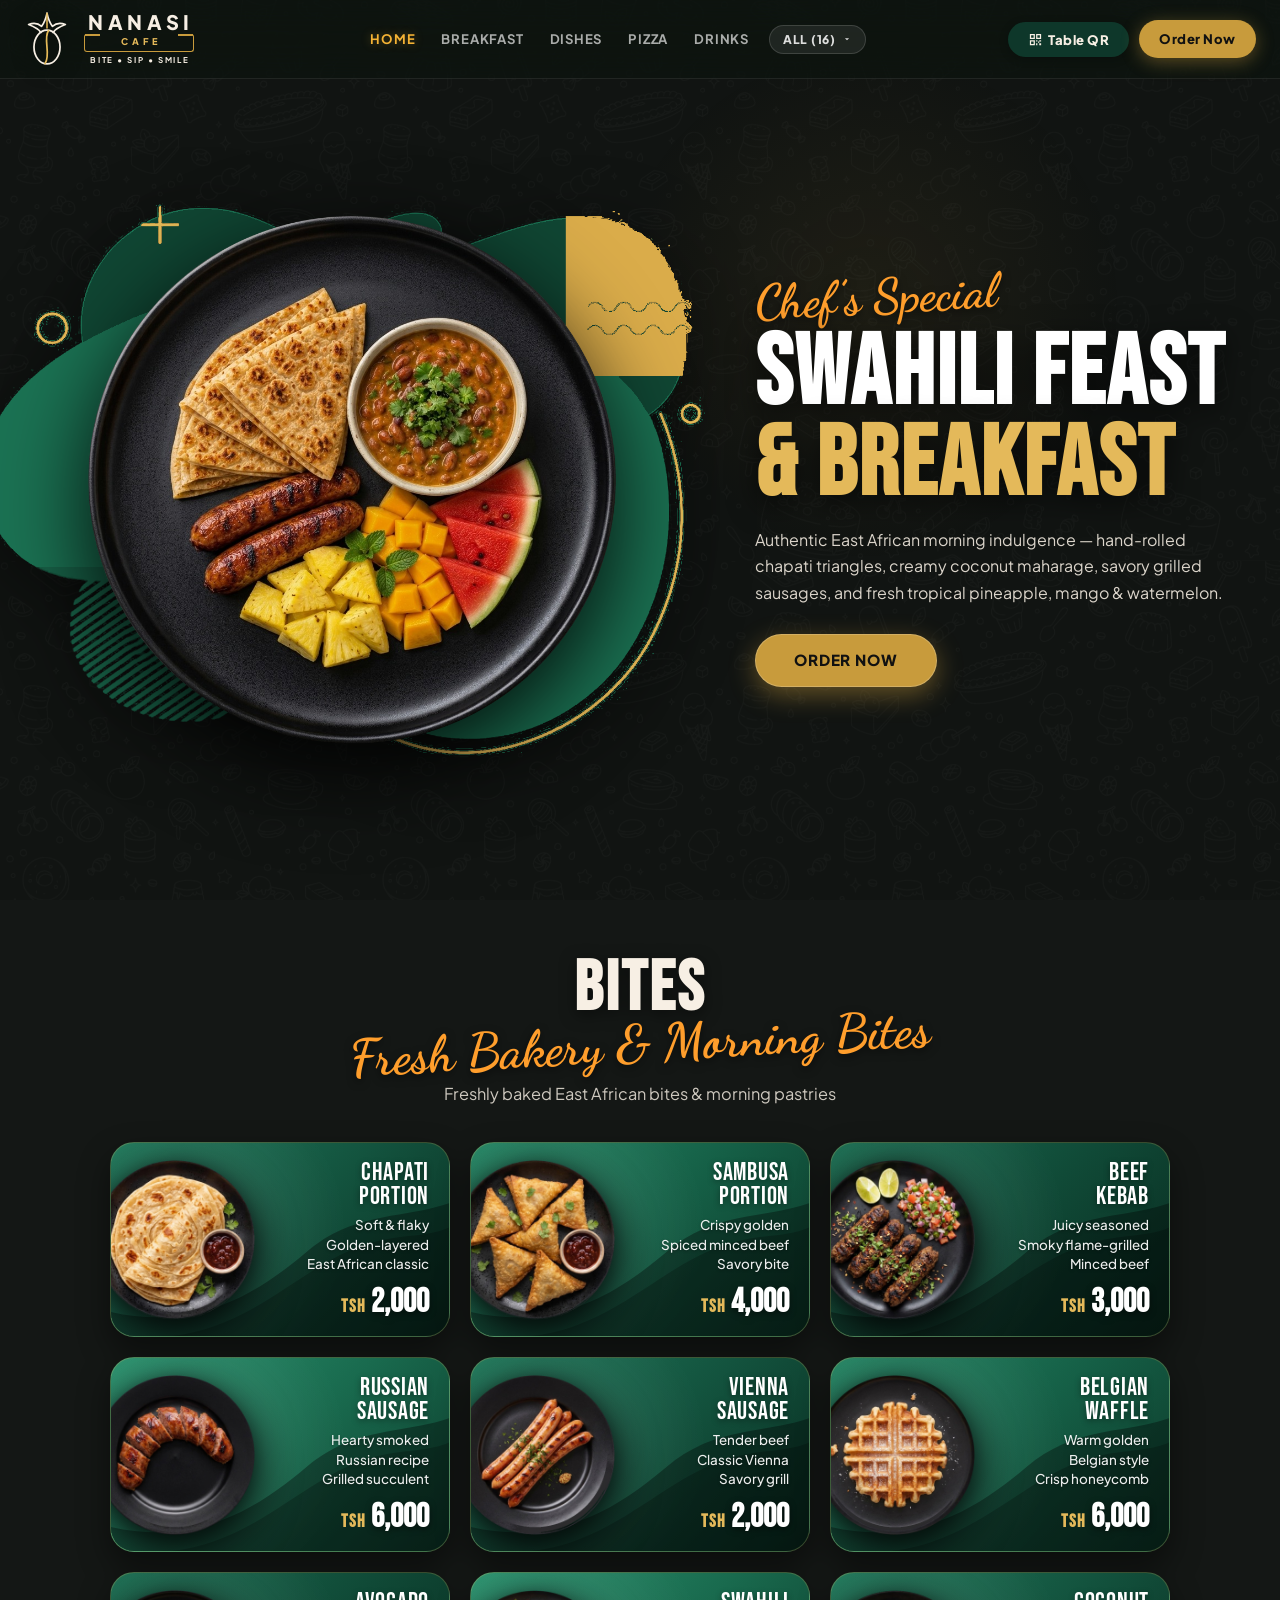
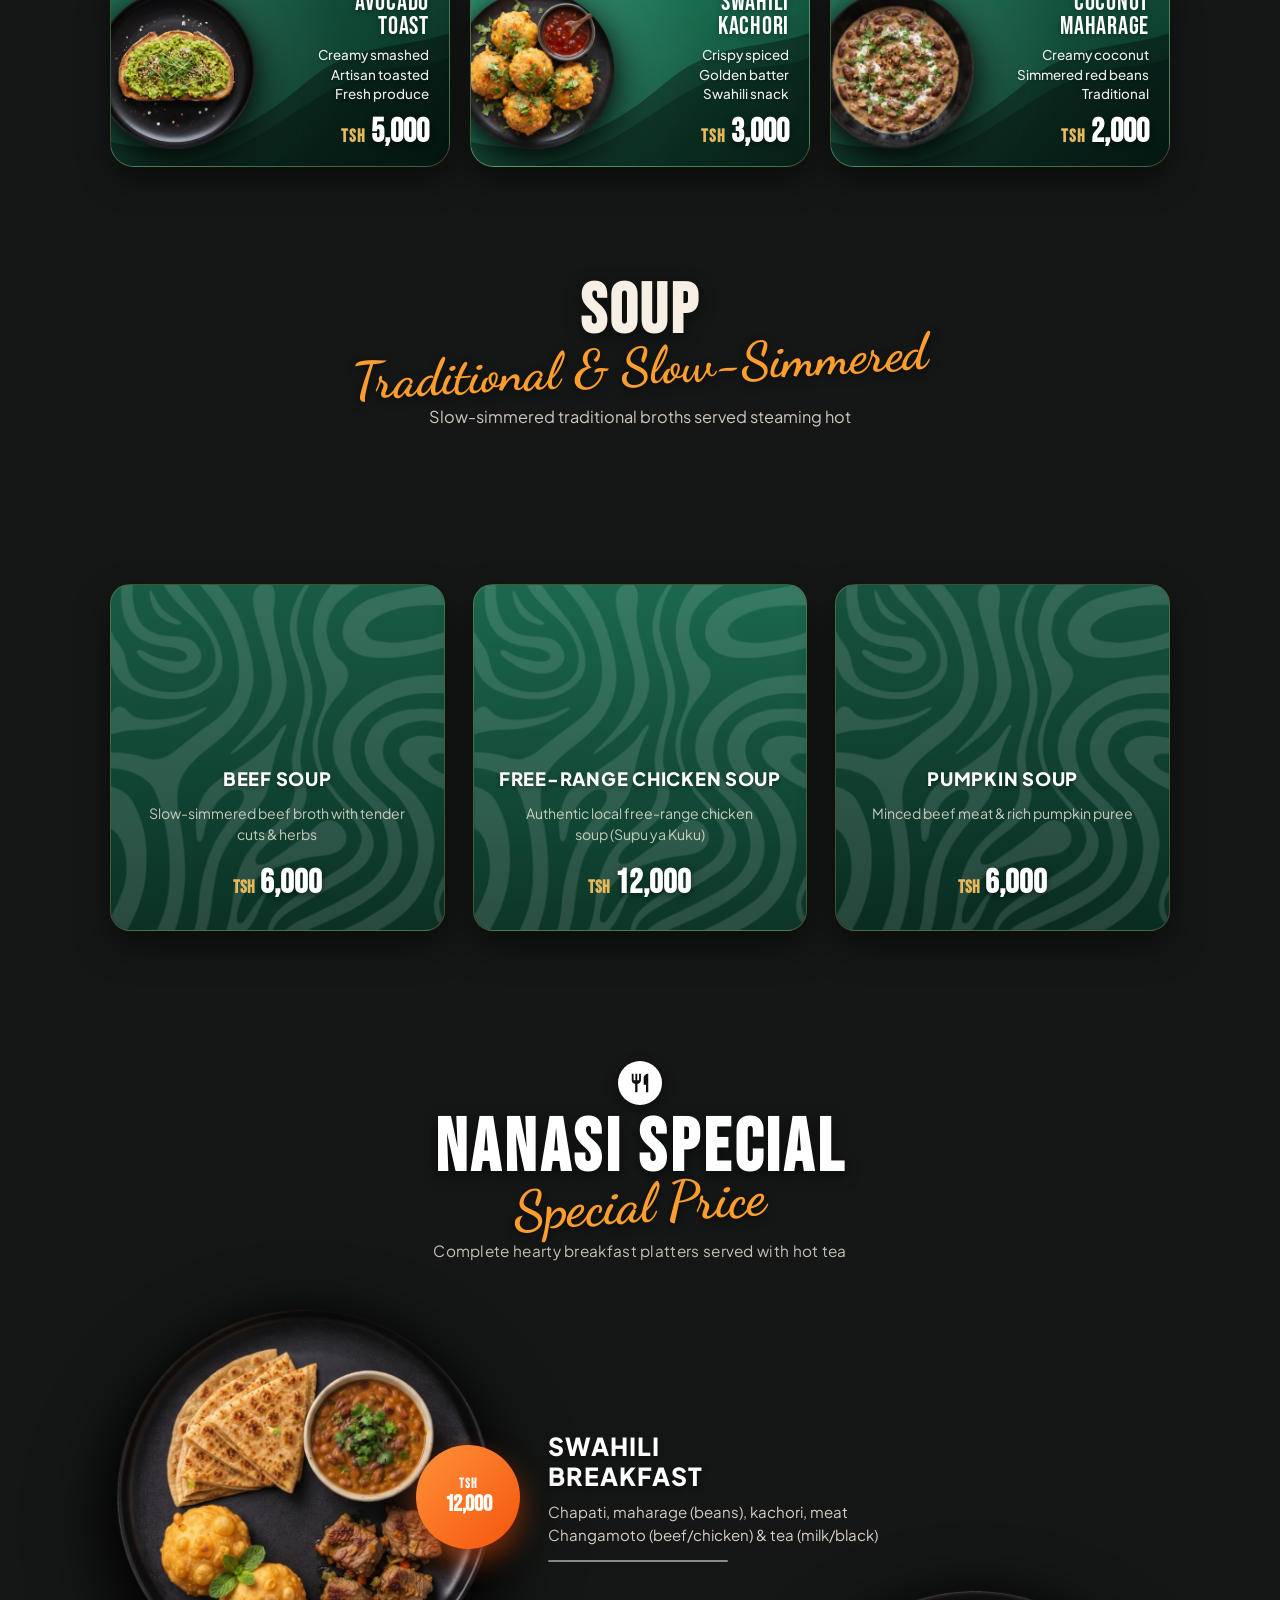
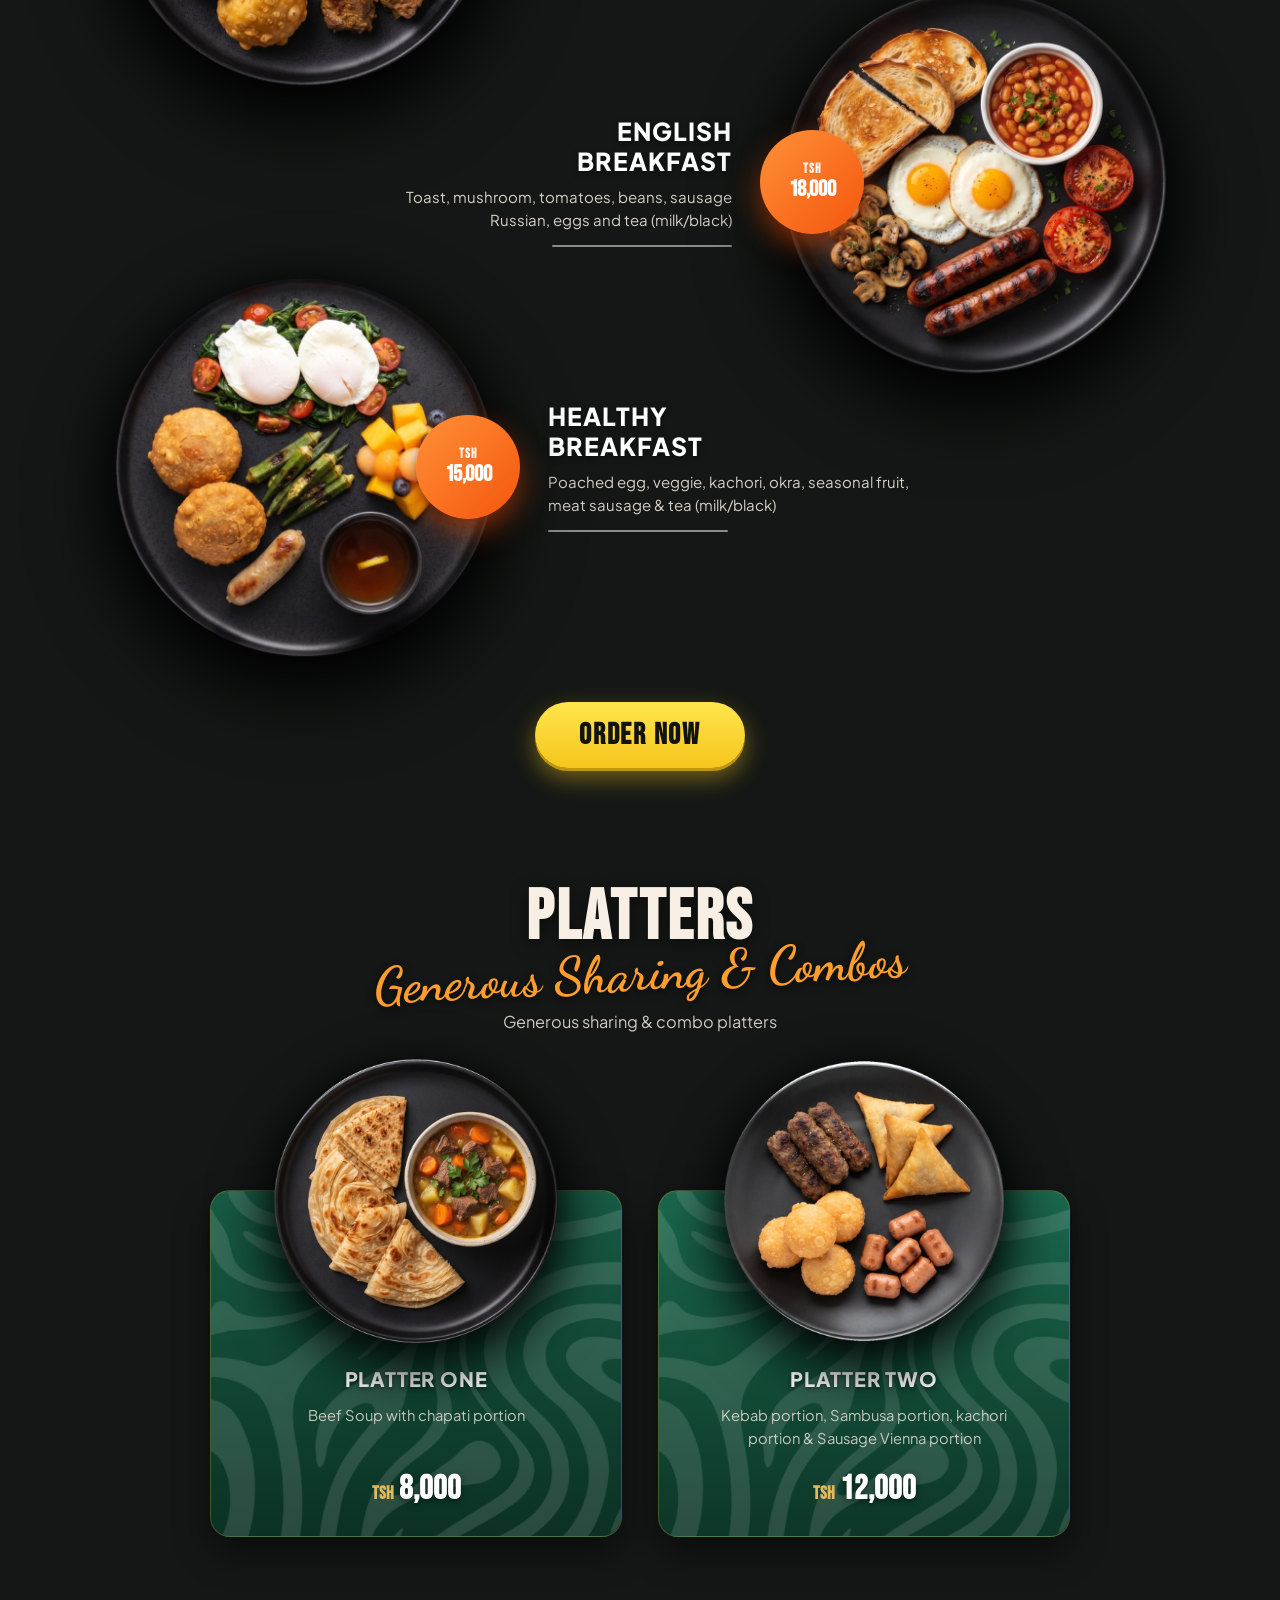
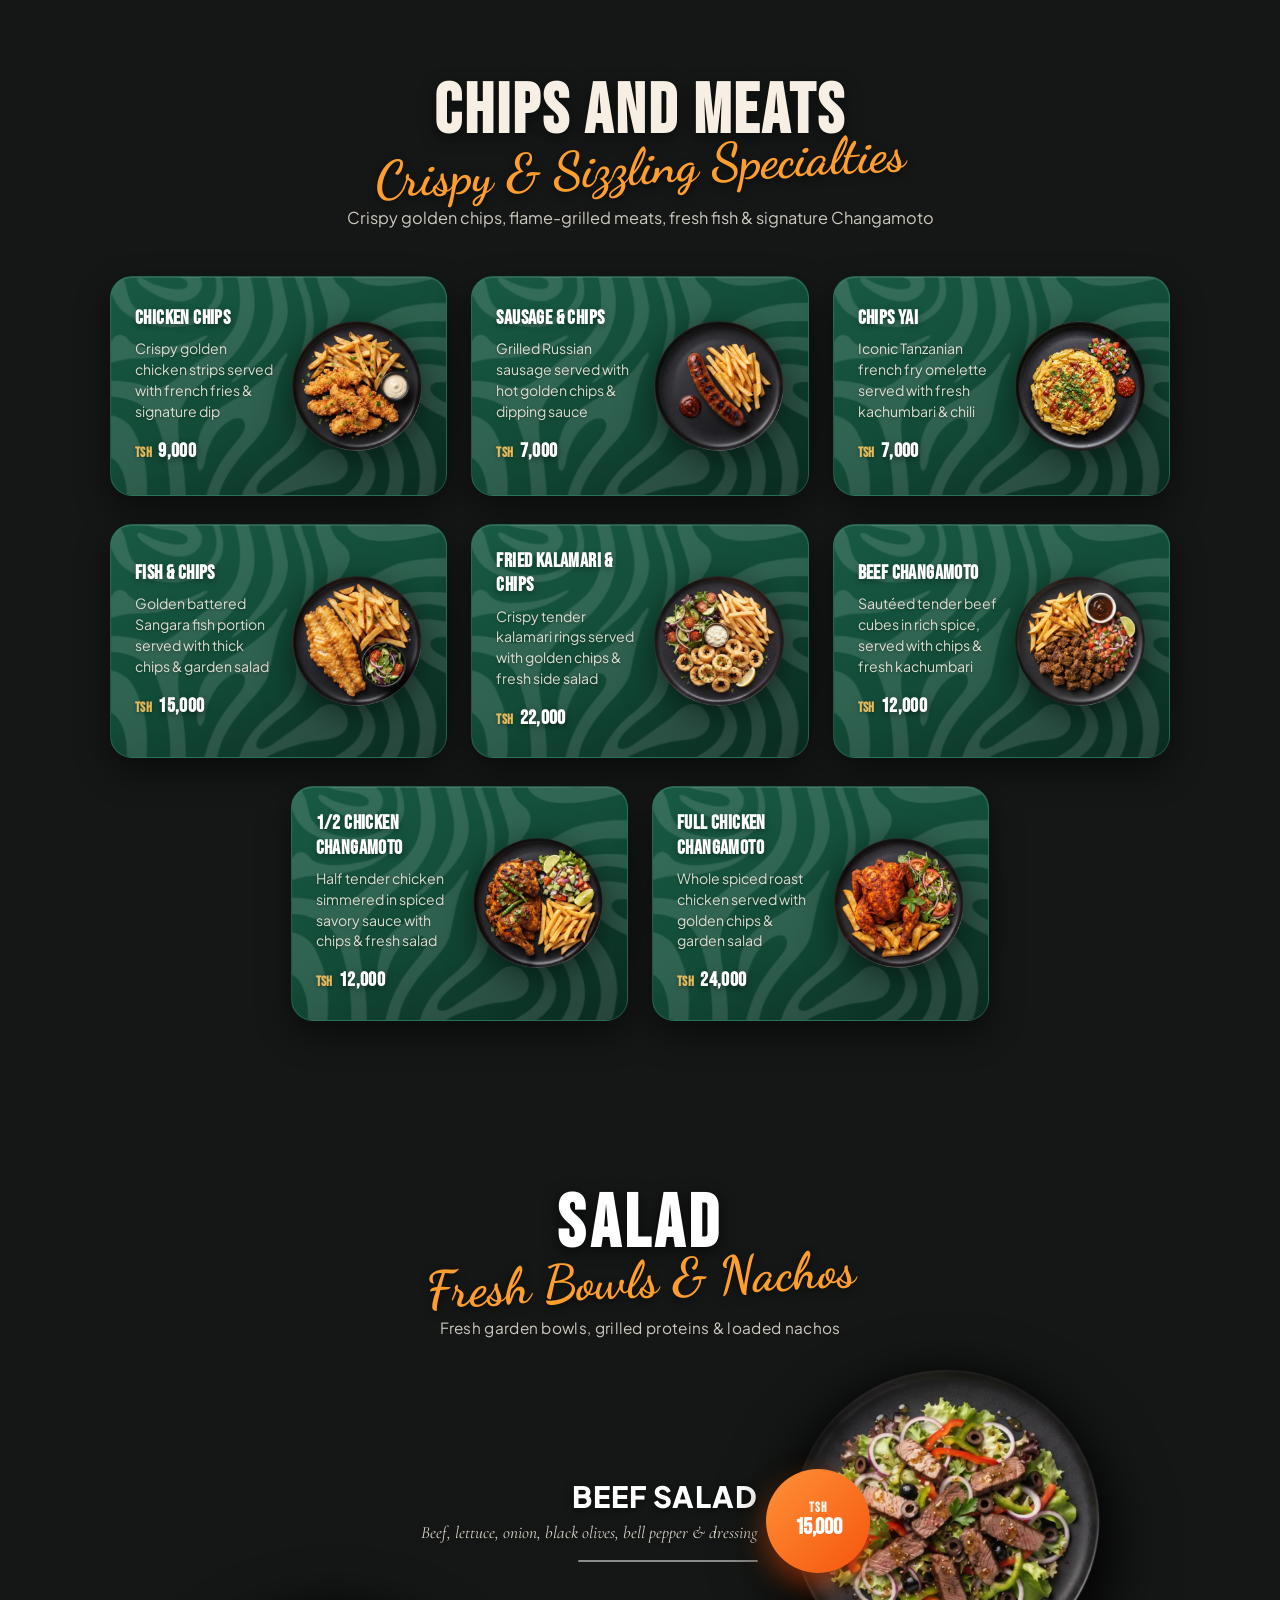
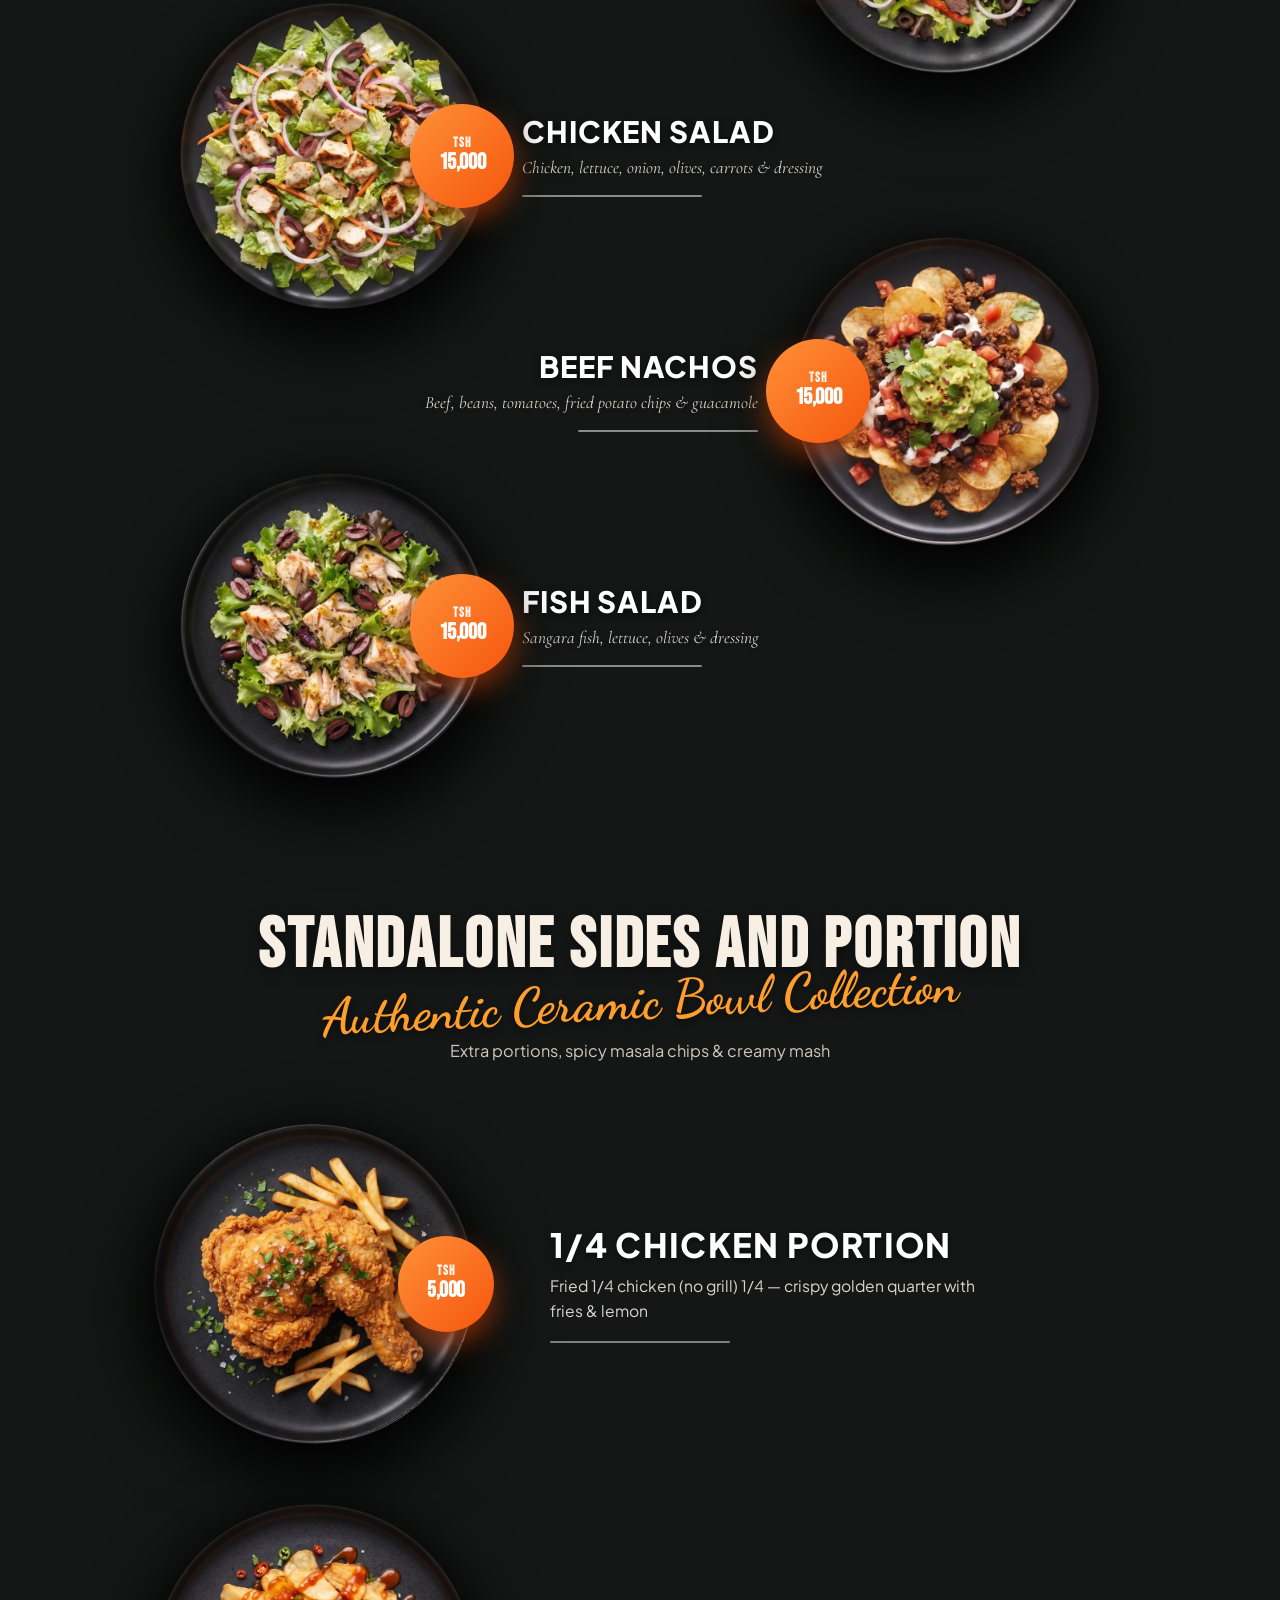
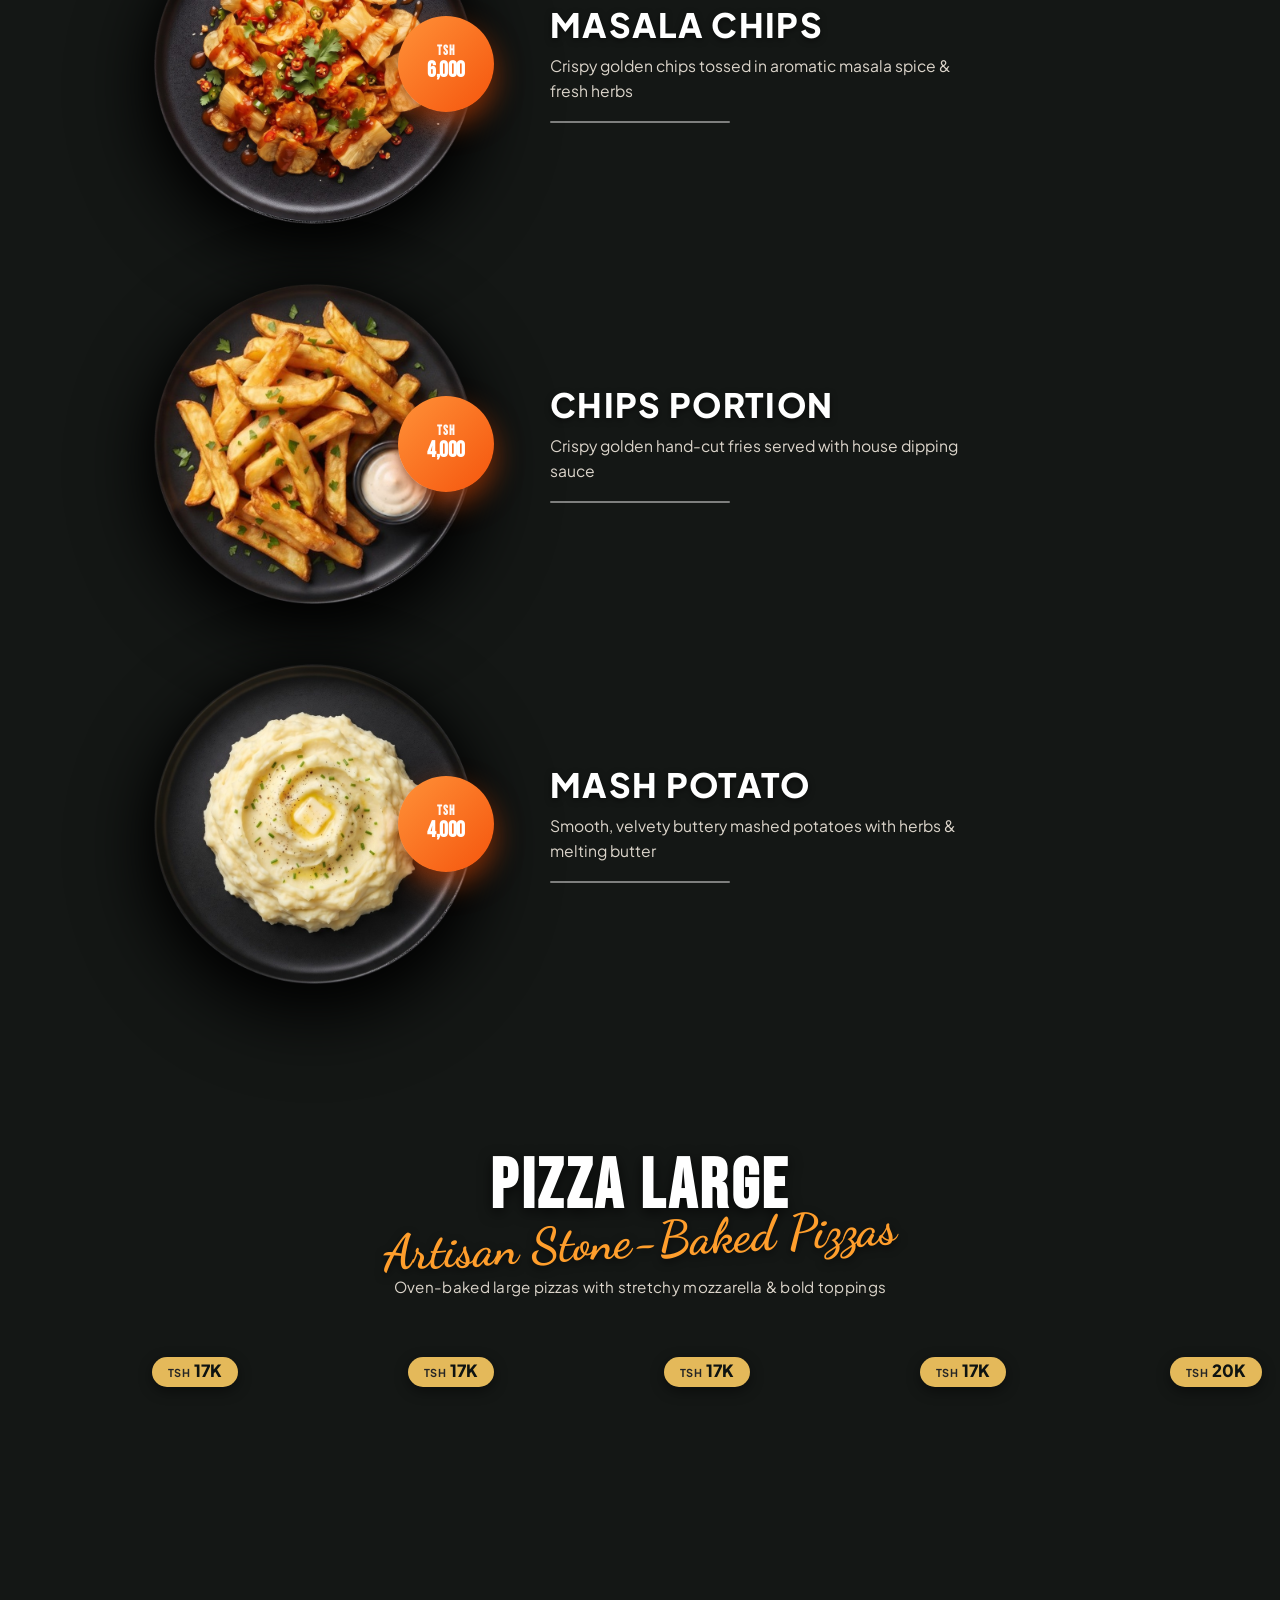
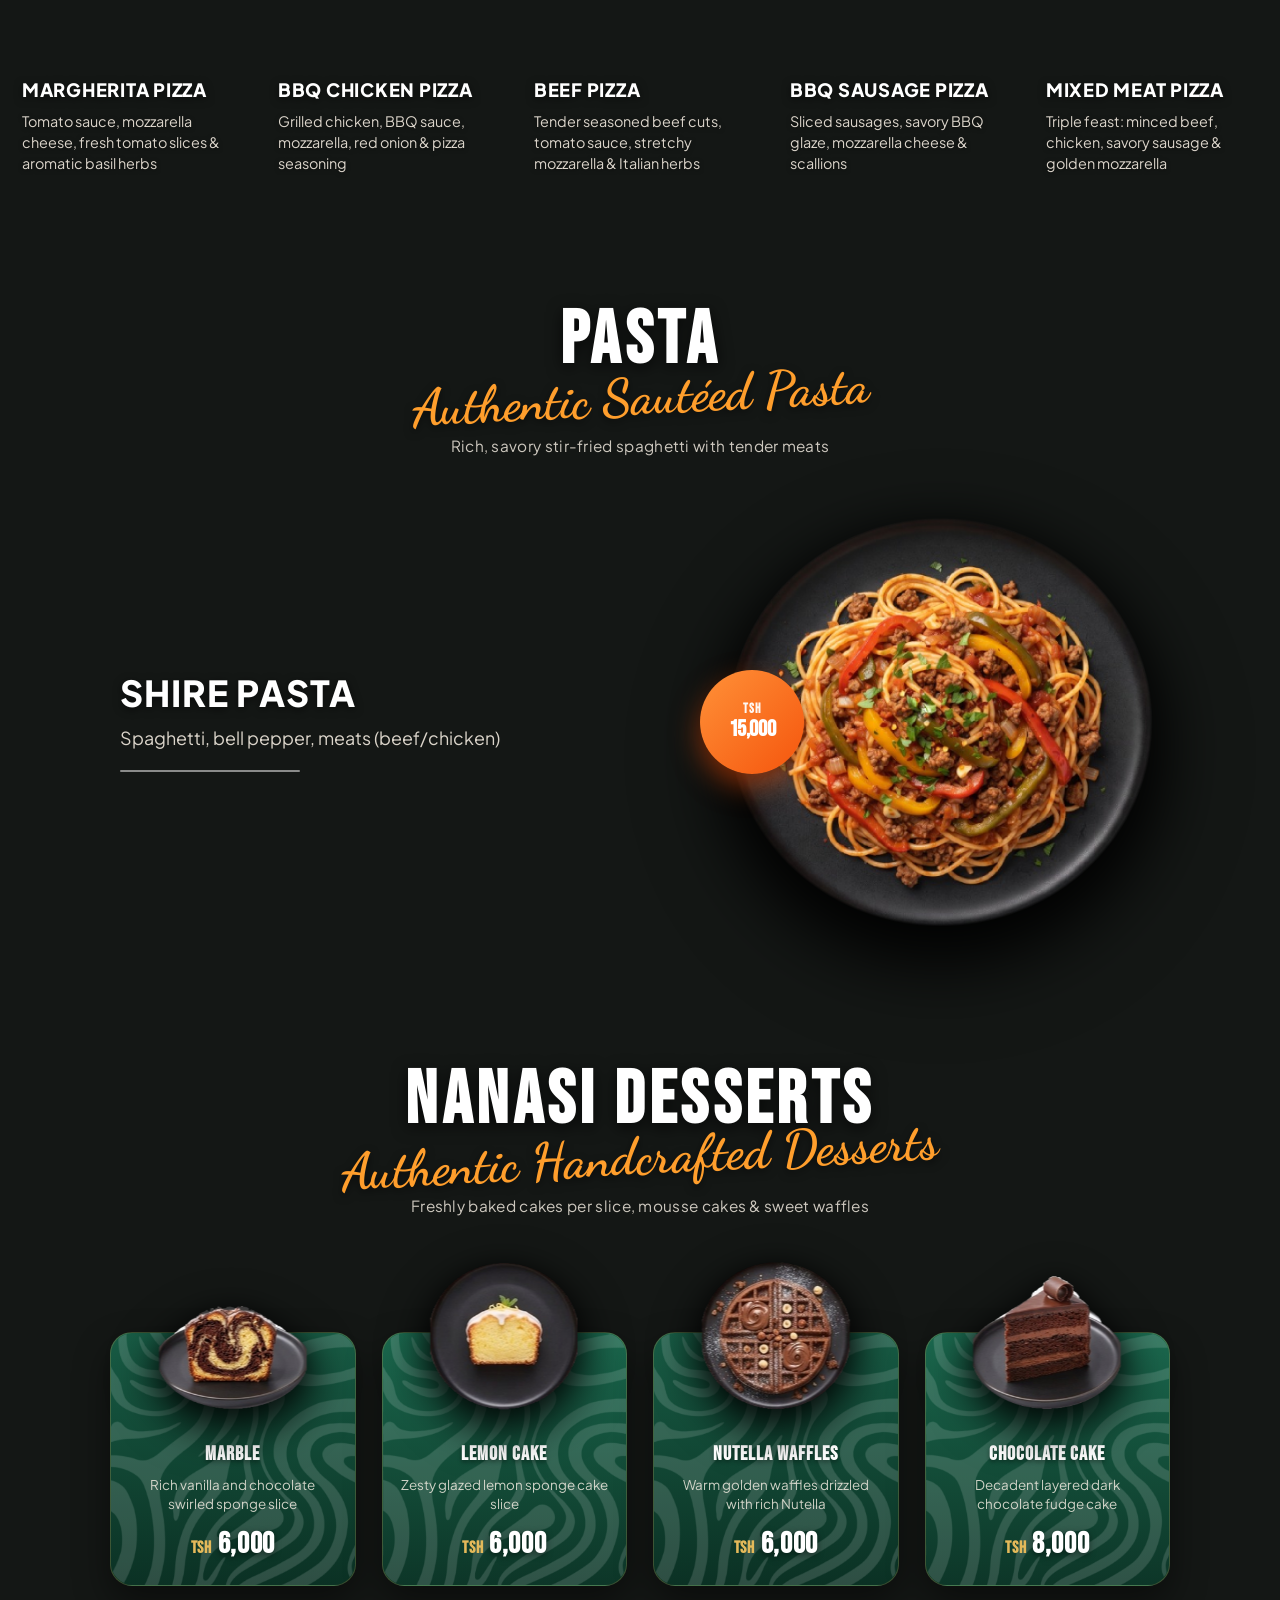
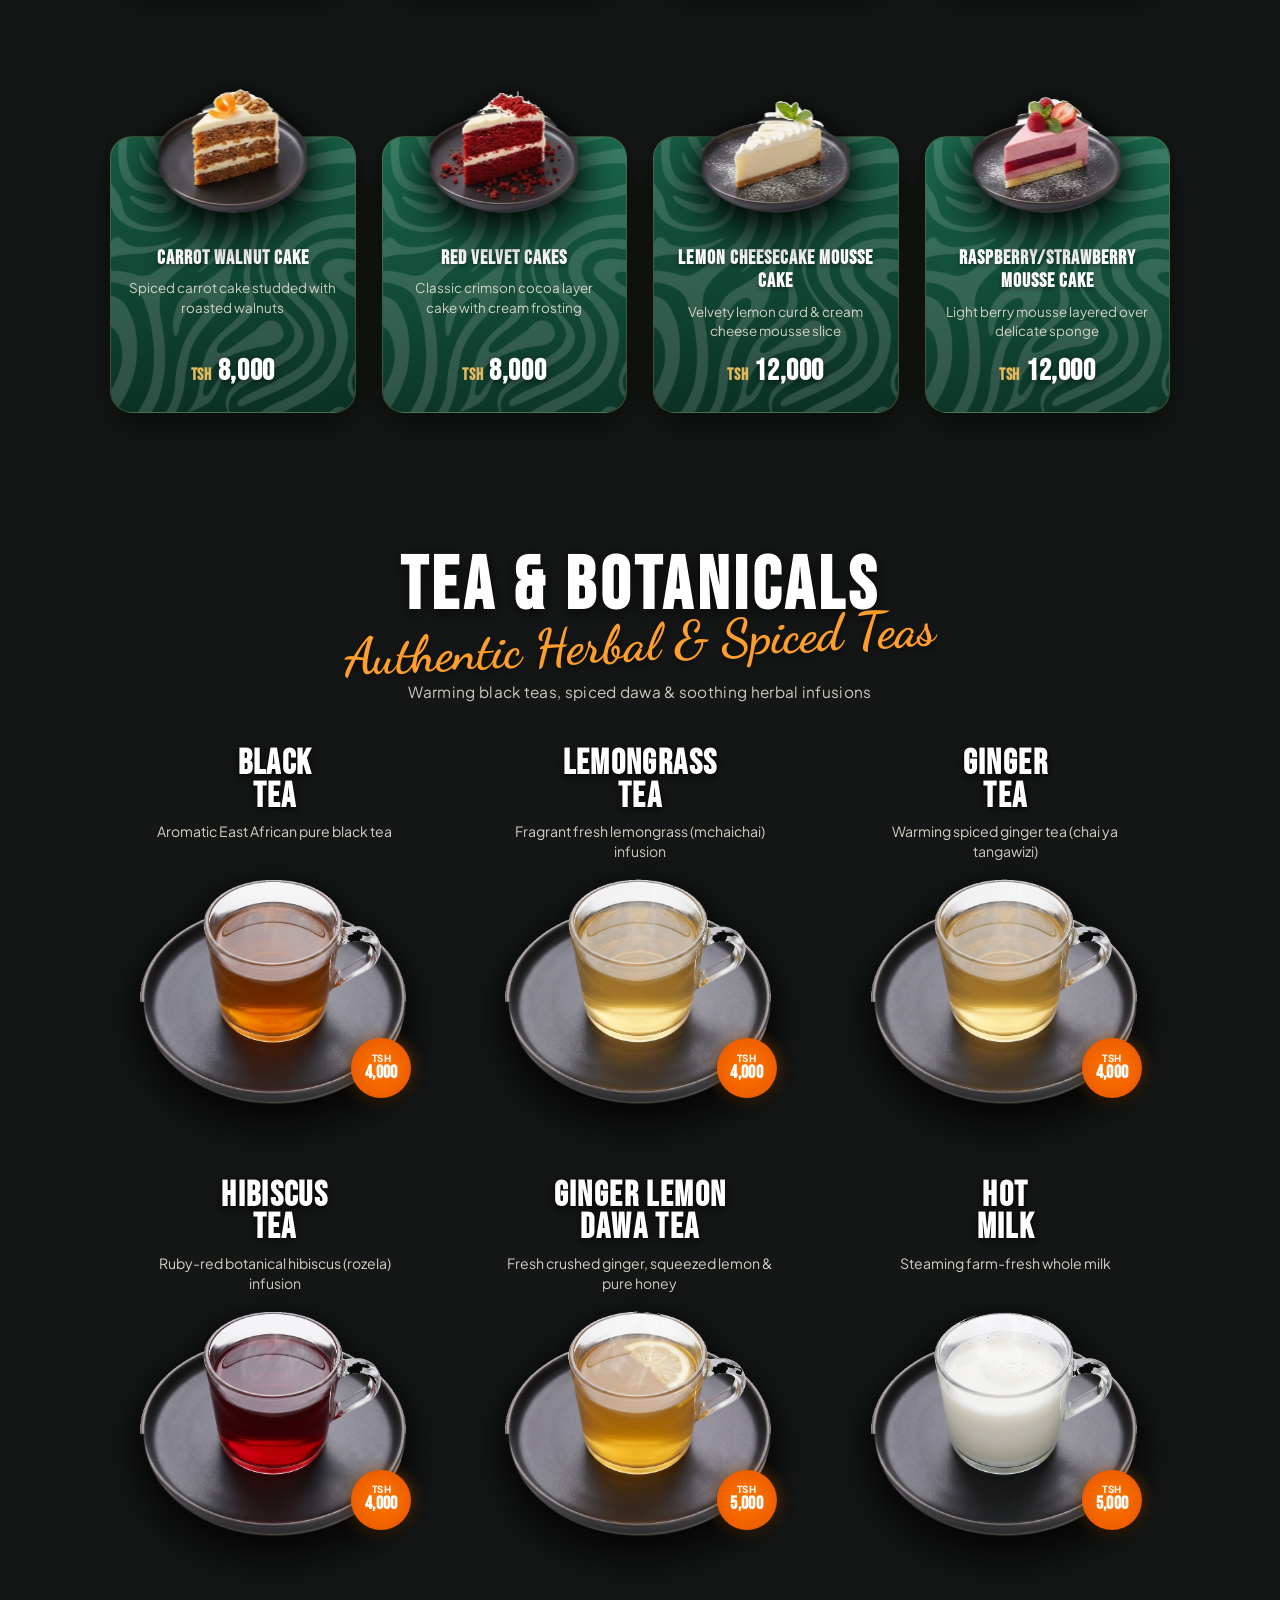
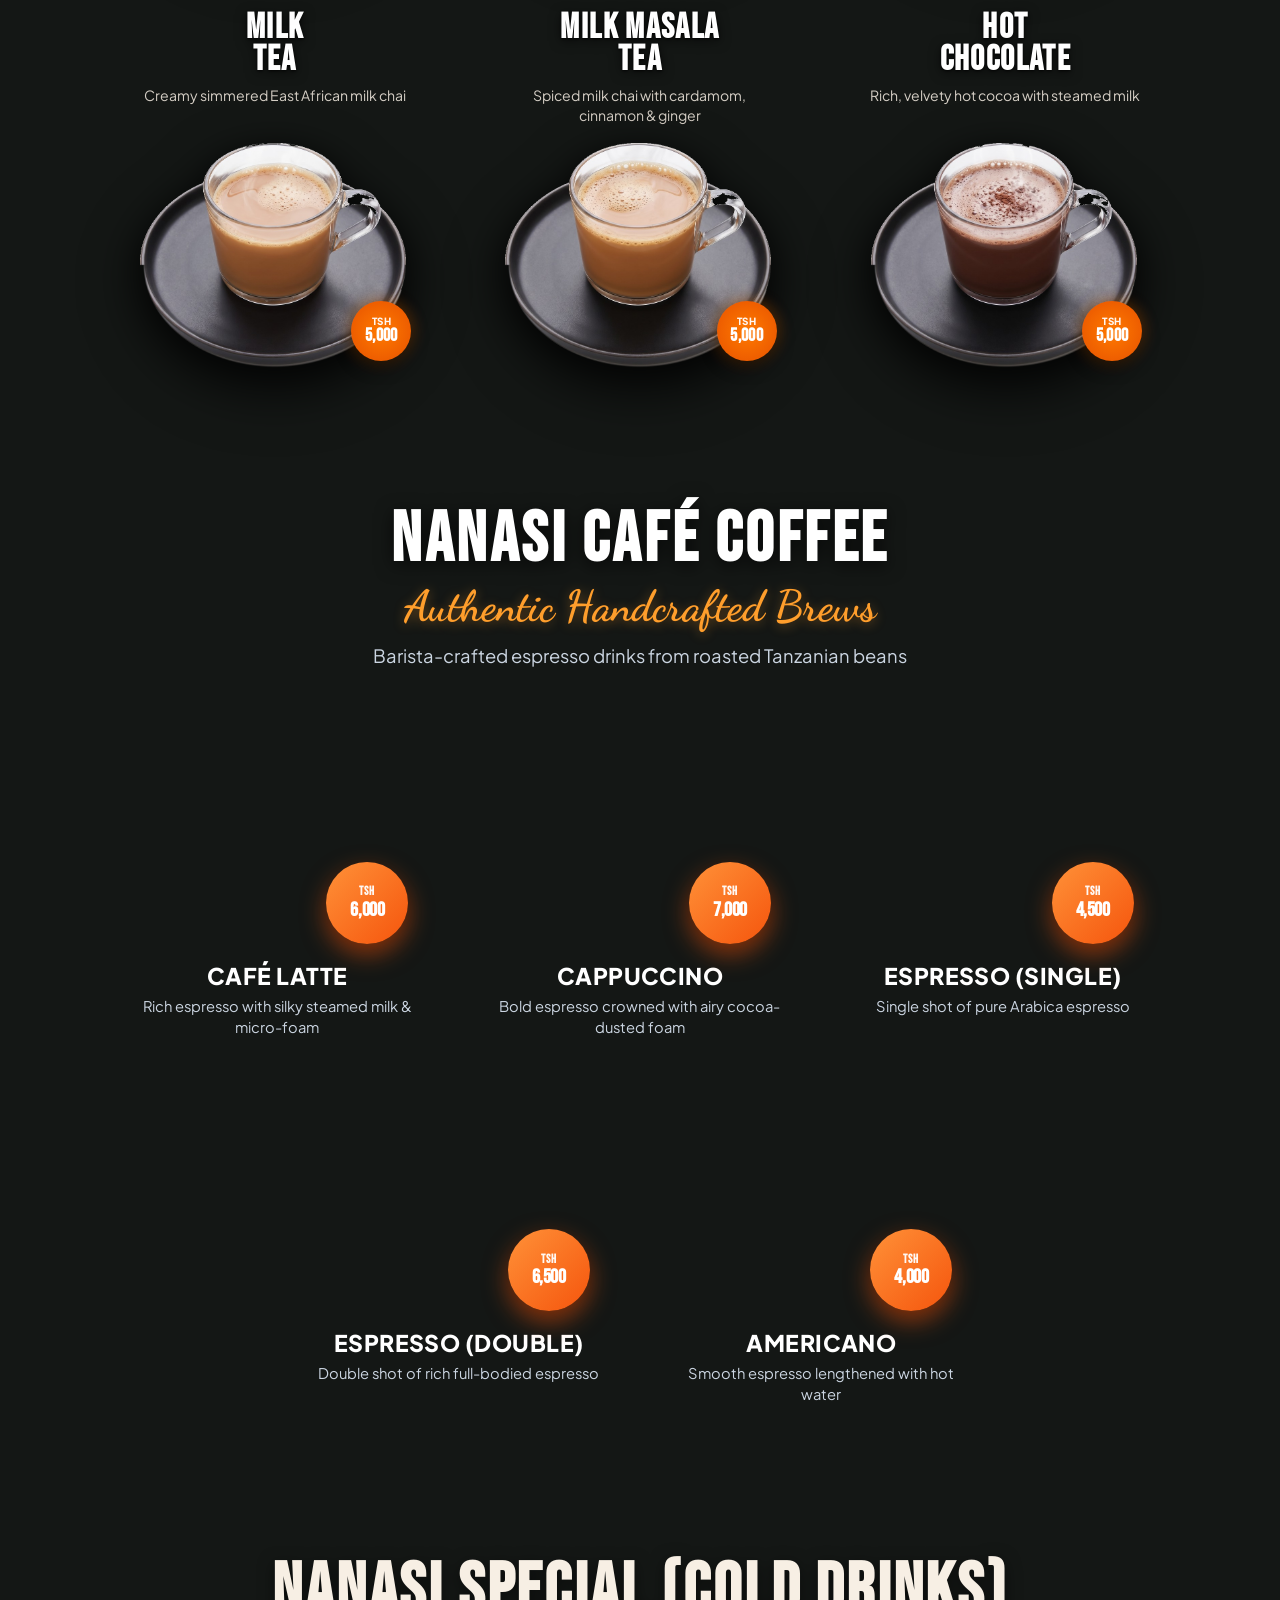
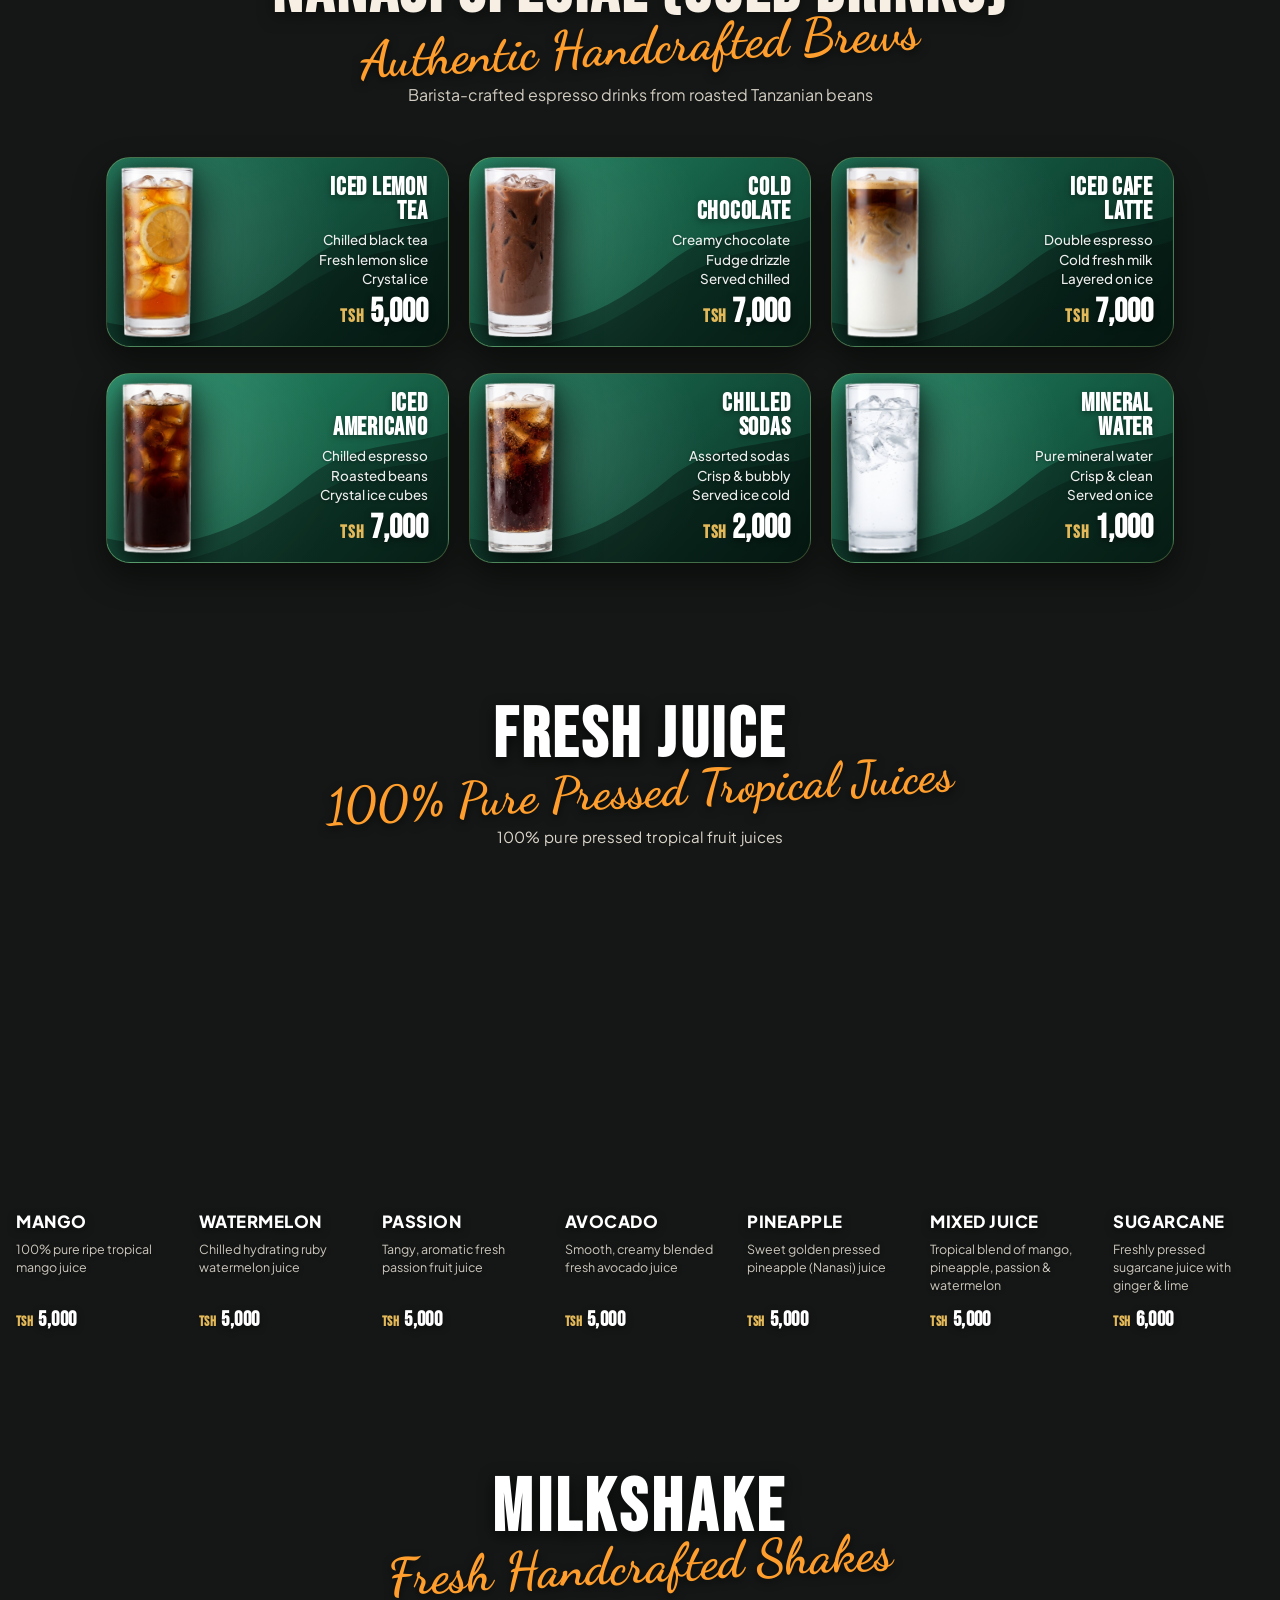
==== commit 0427aec9: "feat: luxury brand animated splash screen, optimized mobile topbar alignment, and instant loading pr" ====
--- a/index.html
+++ b/index.html
@@ -17,9 +17,64 @@
   <link rel="preconnect" href="https://fonts.gstatic.com" crossorigin />
   <link href="https://fonts.googleapis.com/css2?family=Almendra:ital,wght@0,700;1,700&family=Bebas+Neue&family=Cormorant+Garamond:ital,wght@1,700&family=Dancing+Script:wght@700&family=MedievalSharp&family=Pirata+One&family=Plus+Jakarta+Sans:wght@400;600;700;800&display=swap" rel="stylesheet" />
 
+  <!-- Resource Hints & Preload for Instant Loading -->
+  <link rel="dns-prefetch" href="https://fonts.googleapis.com" />
+  <link rel="dns-prefetch" href="https://fonts.gstatic.com" />
+  <link rel="preload" href="assets/dishes/swahili_breakfast_black_plate.png" as="image" fetchpriority="high" />
+  <link rel="preload" href="app.js" as="script" />
   <link rel="stylesheet" href="styles.css" />
 </head>
 <body>
+
+  <!-- ================= LUXURY BRAND SPLASH SCREEN ================= -->
+  <div id="nanasiSplashScreen" class="nanasi-splash-screen" aria-hidden="true">
+    <div class="splash-content">
+      <div class="splash-logo-wrapper">
+        <div class="splash-halo-glow"></div>
+        <svg class="nanasi-splash-logo" viewBox="0 0 120 150" fill="none" xmlns="http://www.w3.org/2000/svg" aria-label="Nanasi Logo">
+          <!-- Left Pineapple Crown Leaf -->
+          <path class="splash-leaf leaf-left" d="M60 8 C56 26, 51 35, 46 42 C36 33, 22 33, 12 37 C28 43, 39 50, 44 58" stroke="#F7EFE4" stroke-width="4.5" stroke-linecap="round" stroke-linejoin="round"/>
+          <!-- Right Pineapple Crown Leaf -->
+          <path class="splash-leaf leaf-right" d="M60 8 C64 26, 69 35, 74 42 C84 33, 98 33, 108 37 C92 43, 81 50, 76 58" stroke="#F7EFE4" stroke-width="4.5" stroke-linecap="round" stroke-linejoin="round"/>
+          <!-- Center Golden Leaf Stem -->
+          <path class="splash-stem" d="M60 8 L60 46" stroke="#E5BA58" stroke-width="4" stroke-linecap="round"/>
+          <!-- Coffee Bean Shell -->
+          <ellipse class="splash-bean" cx="60" cy="96" rx="34" ry="44" stroke="#F7EFE4" stroke-width="4.5"/>
+          <!-- Central Golden Coffee Seam -->
+          <path class="splash-seam" d="M64 53 C49 74, 71 116, 55 139" stroke="#E5BA58" stroke-width="4.5" stroke-linecap="round"/>
+        </svg>
+      </div>
+      <div class="splash-brand-text">
+        <div class="splash-title">NANASI</div>
+        <div class="splash-bracket">
+          <span class="splash-bracket-inner">CAFE</span>
+        </div>
+        <div class="splash-slogan">BITE &bull; SIP &bull; SMILE</div>
+      </div>
+      <div class="splash-loader-bar">
+        <div class="splash-loader-progress"></div>
+      </div>
+    </div>
+  </div>
+  <script>
+    (function () {
+      var splash = document.getElementById("nanasiSplashScreen");
+      if (!splash) return;
+      var dismissed = false;
+      function dismissSplash() {
+        if (dismissed) return;
+        dismissed = true;
+        splash.classList.add("splash-fade-out");
+        setTimeout(function () {
+          splash.style.display = "none";
+        }, 500);
+      }
+      setTimeout(dismissSplash, 1250);
+      window.addEventListener("touchstart", dismissSplash, { once: true, passive: true });
+      window.addEventListener("click", dismissSplash, { once: true });
+      window.addEventListener("keydown", dismissSplash, { once: true });
+    })();
+  </script>
 
   <!-- ================= TOP NAVIGATION BAR (FIXED & TRANSLUCENT NEAR TRANSPARENT) ================= -->
   <header class="topbar-wrapper" id="siteTopbar">
@@ -64,10 +119,10 @@
       <div class="topbar-actions">
         <button type="button" class="hero-nav-btn open-qr-btn" title="View Table QR Code">
           <svg width="15" height="15" viewBox="0 0 24 24" fill="currentColor" style="vertical-align:-2px;margin-right:5px;"><path d="M3 3h8v8H3V3zm2 2v4h4V5H5zm8-2h8v8h-8V3zm2 2v4h4V5h-4zM3 13h8v8H3v-8zm2 2v4h4v-4H5zm13-2h3v2h-3v-2zm-5 5h2v3h-2v-3zm5 0h3v3h-3v-3zm-2-3h2v2h-2v-2zm-3-2h2v2h-2v-2zm5 5h3v2h-3v-2z"/></svg>
-          Table QR
+          <span class="qr-btn-text">Table QR</span>
         </button>
         <a href="https://wa.me/255700000000?text=Hello%20NANASI%20CAFE!%20I%20would%20like%20to%20order." target="_blank" rel="noopener" class="hero-nav-btn gold">
-          Order Now
+          <span class="order-btn-text">Order Now</span>
         </a>
       </div>
 
@@ -137,6 +192,8 @@
                   src="assets/dishes/swahili_breakfast_black_plate.png"
                   alt="Nanasi Cafe Authentic Swahili Breakfast Feast"
                   class="hero-plate-img active"
+                  fetchpriority="high"
+                  decoding="async"
                 />
                 <img
                   id="heroPlateImgB"
--- a/styles.css
+++ b/styles.css
@@ -1,3 +1,207 @@
+/* ==========================================================================
+   LUXURY BRAND SPLASH SCREEN ANIMATION
+   Nanasi Deep Green (#0B2B20 / #05140E) & Warm Gold (#E5BA58)
+   ========================================================================== */
+.nanasi-splash-screen {
+  position: fixed;
+  inset: 0;
+  width: 100vw;
+  height: 100vh;
+  height: 100dvh;
+  z-index: 999999;
+  background: radial-gradient(circle at 50% 45%, #103B2C 0%, #082117 55%, #040F0A 100%);
+  display: flex;
+  align-items: center;
+  justify-content: center;
+  flex-direction: column;
+  overflow: hidden;
+  user-select: none;
+  -webkit-user-select: none;
+  transition: opacity 0.48s cubic-bezier(0.4, 0, 0.2, 1), transform 0.48s cubic-bezier(0.4, 0, 0.2, 1), visibility 0.48s;
+  will-change: opacity, transform;
+}
+
+.nanasi-splash-screen.splash-fade-out {
+  opacity: 0;
+  transform: scale(1.05);
+  pointer-events: none;
+  visibility: hidden;
+}
+
+.splash-content {
+  display: flex;
+  flex-direction: column;
+  align-items: center;
+  text-align: center;
+  position: relative;
+  padding: 24px;
+}
+
+.splash-logo-wrapper {
+  position: relative;
+  width: 90px;
+  height: 112px;
+  display: flex;
+  align-items: center;
+  justify-content: center;
+  margin-bottom: 20px;
+}
+
+.splash-halo-glow {
+  position: absolute;
+  inset: -25px;
+  border-radius: 50%;
+  background: radial-gradient(circle, rgba(229, 186, 88, 0.35) 0%, rgba(229, 186, 88, 0.1) 45%, rgba(0, 0, 0, 0) 70%);
+  filter: blur(16px);
+  animation: splashHaloPulse 2.2s ease-in-out infinite alternate;
+  pointer-events: none;
+}
+
+@keyframes splashHaloPulse {
+  0% { transform: scale(0.9); opacity: 0.5; }
+  100% { transform: scale(1.15); opacity: 0.9; }
+}
+
+.nanasi-splash-logo {
+  width: 90px;
+  height: 112px;
+  position: relative;
+  z-index: 2;
+  filter: drop-shadow(0 4px 16px rgba(0, 0, 0, 0.6)) drop-shadow(0 0 14px rgba(229, 186, 88, 0.4));
+  animation: splashLogoScale 1.1s cubic-bezier(0.16, 1, 0.3, 1) forwards;
+}
+
+@keyframes splashLogoScale {
+  0% { transform: scale(0.85); opacity: 0; }
+  30% { opacity: 1; }
+  70% { transform: scale(1.03); filter: drop-shadow(0 4px 20px rgba(0,0,0,0.7)) drop-shadow(0 0 24px rgba(229,186,88,0.7)); }
+  100% { transform: scale(1); opacity: 1; filter: drop-shadow(0 4px 16px rgba(0,0,0,0.6)) drop-shadow(0 0 16px rgba(229,186,88,0.45)); }
+}
+
+/* SVG Line Drawing Animations */
+.splash-leaf {
+  stroke-dasharray: 120;
+  stroke-dashoffset: 120;
+  animation: splashDrawStroke 0.8s cubic-bezier(0.22, 1, 0.36, 1) 0.08s forwards;
+}
+
+.splash-stem {
+  stroke-dasharray: 45;
+  stroke-dashoffset: 45;
+  animation: splashDrawStroke 0.6s cubic-bezier(0.22, 1, 0.36, 1) 0.15s forwards;
+}
+
+.splash-bean {
+  stroke-dasharray: 260;
+  stroke-dashoffset: 260;
+  animation: splashDrawStroke 0.95s cubic-bezier(0.22, 1, 0.36, 1) 0.1s forwards;
+}
+
+.splash-seam {
+  stroke-dasharray: 105;
+  stroke-dashoffset: 105;
+  animation: splashDrawStroke 0.8s cubic-bezier(0.22, 1, 0.36, 1) 0.22s forwards;
+}
+
+@keyframes splashDrawStroke {
+  to {
+    stroke-dashoffset: 0;
+  }
+}
+
+.splash-brand-text {
+  display: flex;
+  flex-direction: column;
+  align-items: center;
+  animation: splashTextFadeIn 0.8s ease-out 0.3s backwards;
+}
+
+@keyframes splashTextFadeIn {
+  from { opacity: 0; transform: translateY(10px); }
+  to { opacity: 1; transform: translateY(0); }
+}
+
+.splash-title {
+  font-family: var(--font-sans);
+  font-size: 1.85rem;
+  font-weight: 800;
+  letter-spacing: 0.18em;
+  color: #FFFFFF;
+  text-shadow: 0 2px 14px rgba(0, 0, 0, 0.6), 0 0 18px rgba(229, 186, 88, 0.35);
+}
+
+.splash-bracket {
+  margin: 4px 0 6px;
+  position: relative;
+  display: inline-flex;
+  align-items: center;
+  justify-content: center;
+  padding: 2px 14px;
+}
+
+.splash-bracket::before,
+.splash-bracket::after {
+  content: "";
+  position: absolute;
+  top: 0;
+  bottom: 0;
+  width: 6px;
+  border-top: 1.5px solid var(--nanasi-gold-bright);
+  border-bottom: 1.5px solid var(--nanasi-gold-bright);
+}
+
+.splash-bracket::before {
+  left: 0;
+  border-left: 1.5px solid var(--nanasi-gold-bright);
+}
+
+.splash-bracket::after {
+  right: 0;
+  border-right: 1.5px solid var(--nanasi-gold-bright);
+}
+
+.splash-bracket-inner {
+  font-family: var(--font-sans);
+  font-size: 0.78rem;
+  font-weight: 800;
+  letter-spacing: 0.25em;
+  color: var(--nanasi-gold-bright);
+}
+
+.splash-slogan {
+  font-family: var(--font-sans);
+  font-size: 0.66rem;
+  font-weight: 700;
+  letter-spacing: 0.24em;
+  color: rgba(247, 239, 228, 0.72);
+  margin-top: 4px;
+}
+
+.splash-loader-bar {
+  width: 140px;
+  height: 2.5px;
+  background: rgba(255, 255, 255, 0.12);
+  border-radius: 999px;
+  margin-top: 26px;
+  overflow: hidden;
+  position: relative;
+}
+
+.splash-loader-progress {
+  height: 100%;
+  width: 0%;
+  background: linear-gradient(90deg, #E5BA58, #FFF5EA);
+  border-radius: 999px;
+  animation: splashProgressFill 1.15s cubic-bezier(0.2, 0.8, 0.25, 1) forwards;
+  box-shadow: 0 0 10px rgba(229, 186, 88, 0.8);
+}
+
+@keyframes splashProgressFill {
+  0% { width: 0%; }
+  50% { width: 65%; }
+  100% { width: 100%; }
+}
+
 /* ==========================================================================
    NANASI CAFE — BITE . SIP . SMILE
    Official Brand Colors:
@@ -798,27 +1002,84 @@
 /* Responsive adjustments for Hero & Topbar */
 @media (max-width: 980px) {
   .hero-showcase {
-    padding-top: 170px;
+    padding-top: 142px;
     padding-bottom: 60px;
     min-height: auto;
   }
   .topbar-inner {
-    padding: 8px 16px;
-    gap: 10px;
+    padding: 8px 14px;
+    row-gap: 8px;
+    column-gap: 8px;
     flex-wrap: wrap;
+    align-items: center;
+    justify-content: space-between;
   }
   .topbar-brand {
     min-width: auto;
+    flex-shrink: 0;
+  }
+  .hero-brand-combo {
+    gap: 10px;
+  }
+  .nanasi-navbar-logo {
+    width: 36px;
+    height: 46px;
+  }
+  .hero-brand-title {
+    font-size: 1.1rem;
+  }
+  .hero-brand-bracket {
+    font-size: 0.62rem;
+    padding: 1px 7px;
+  }
+  .hero-brand-slogan {
+    font-size: 0.52rem;
+    letter-spacing: 0.12em;
   }
   .topbar-actions {
     min-width: auto;
     margin-left: auto;
+    display: inline-flex;
+    align-items: center;
+    gap: 6px;
+    flex-shrink: 0;
+  }
+  .hero-nav-btn {
+    padding: 7px 12px;
+    font-size: 0.74rem;
+    white-space: nowrap;
   }
   .topbar-center-nav {
     order: 3;
     width: 100%;
-    justify-content: center;
-    gap: 12px;
+    display: flex;
+    align-items: center;
+    justify-content: flex-start;
+    overflow-x: auto;
+    -webkit-overflow-scrolling: touch;
+    scrollbar-width: none;
+    gap: 8px;
+    padding: 4px 0 2px;
+  }
+  .topbar-center-nav::-webkit-scrollbar {
+    display: none;
+  }
+  .category-nav-track {
+    display: flex;
+    align-items: center;
+    gap: 6px;
+    flex-shrink: 0;
+  }
+  .cat-nav-link {
+    padding: 4px 8px;
+    font-size: 0.74rem;
+    white-space: nowrap;
+  }
+  .cat-all-btn {
+    margin-left: auto;
+    padding: 5px 11px;
+    font-size: 0.72rem;
+    flex-shrink: 0;
   }
   .cat-dropdown {
     width: calc(100vw - 32px);
@@ -882,6 +1143,50 @@
   }
   .hero-headline {
     font-size: 3.4rem;
+  }
+}
+
+@media (max-width: 480px) {
+  .hero-showcase {
+    padding-top: 136px;
+  }
+  .topbar-inner {
+    padding: 6px 10px;
+    gap: 6px;
+  }
+  .hero-brand-combo {
+    gap: 8px;
+  }
+  .nanasi-navbar-logo {
+    width: 32px;
+    height: 40px;
+  }
+  .hero-brand-title {
+    font-size: 1.02rem;
+  }
+  .hero-brand-slogan {
+    display: none;
+  }
+  .qr-btn-text {
+    display: none;
+  }
+  .open-qr-btn {
+    padding: 7px 11px;
+  }
+  .open-qr-btn svg {
+    margin-right: 0 !important;
+  }
+  .hero-nav-btn.gold {
+    padding: 6px 12px;
+    font-size: 0.74rem;
+  }
+  .cat-nav-link {
+    font-size: 0.7rem;
+    padding: 3px 6px;
+  }
+  .cat-all-btn {
+    font-size: 0.68rem;
+    padding: 4px 8px;
   }
 }
 
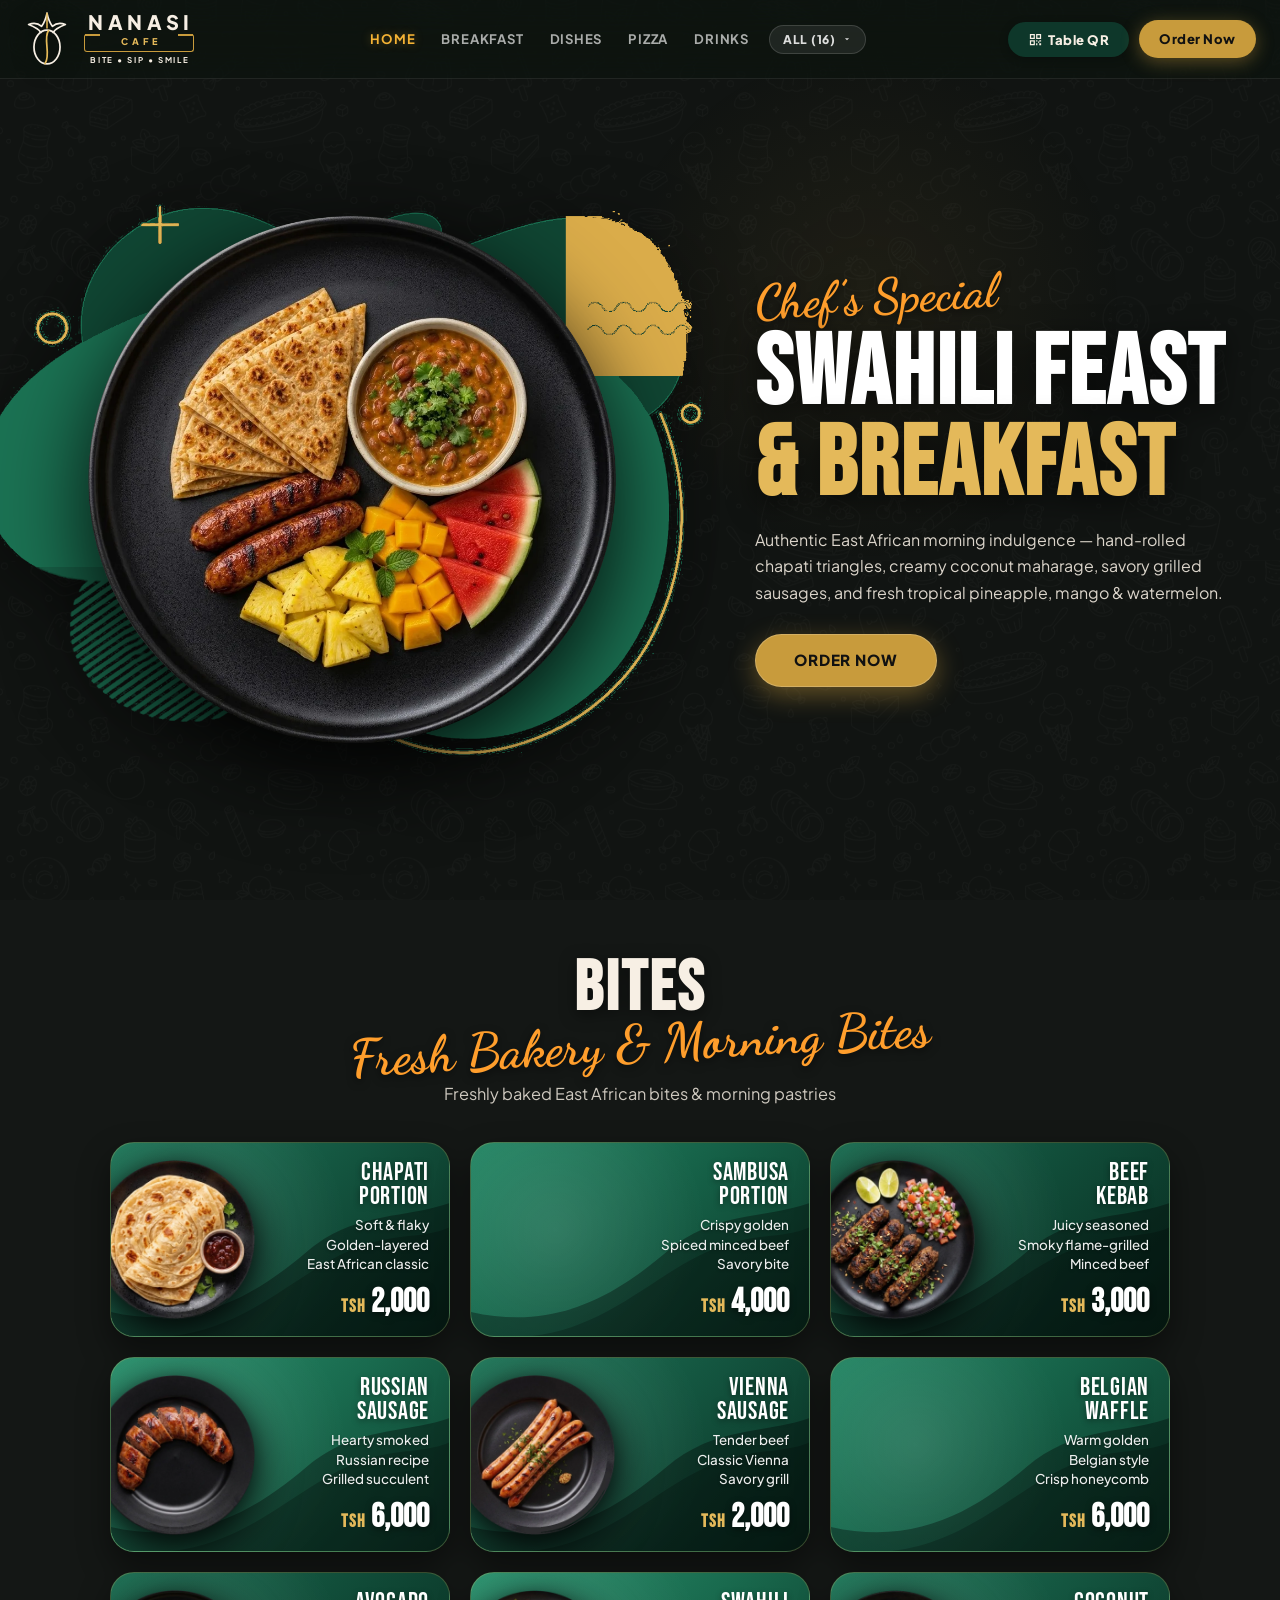
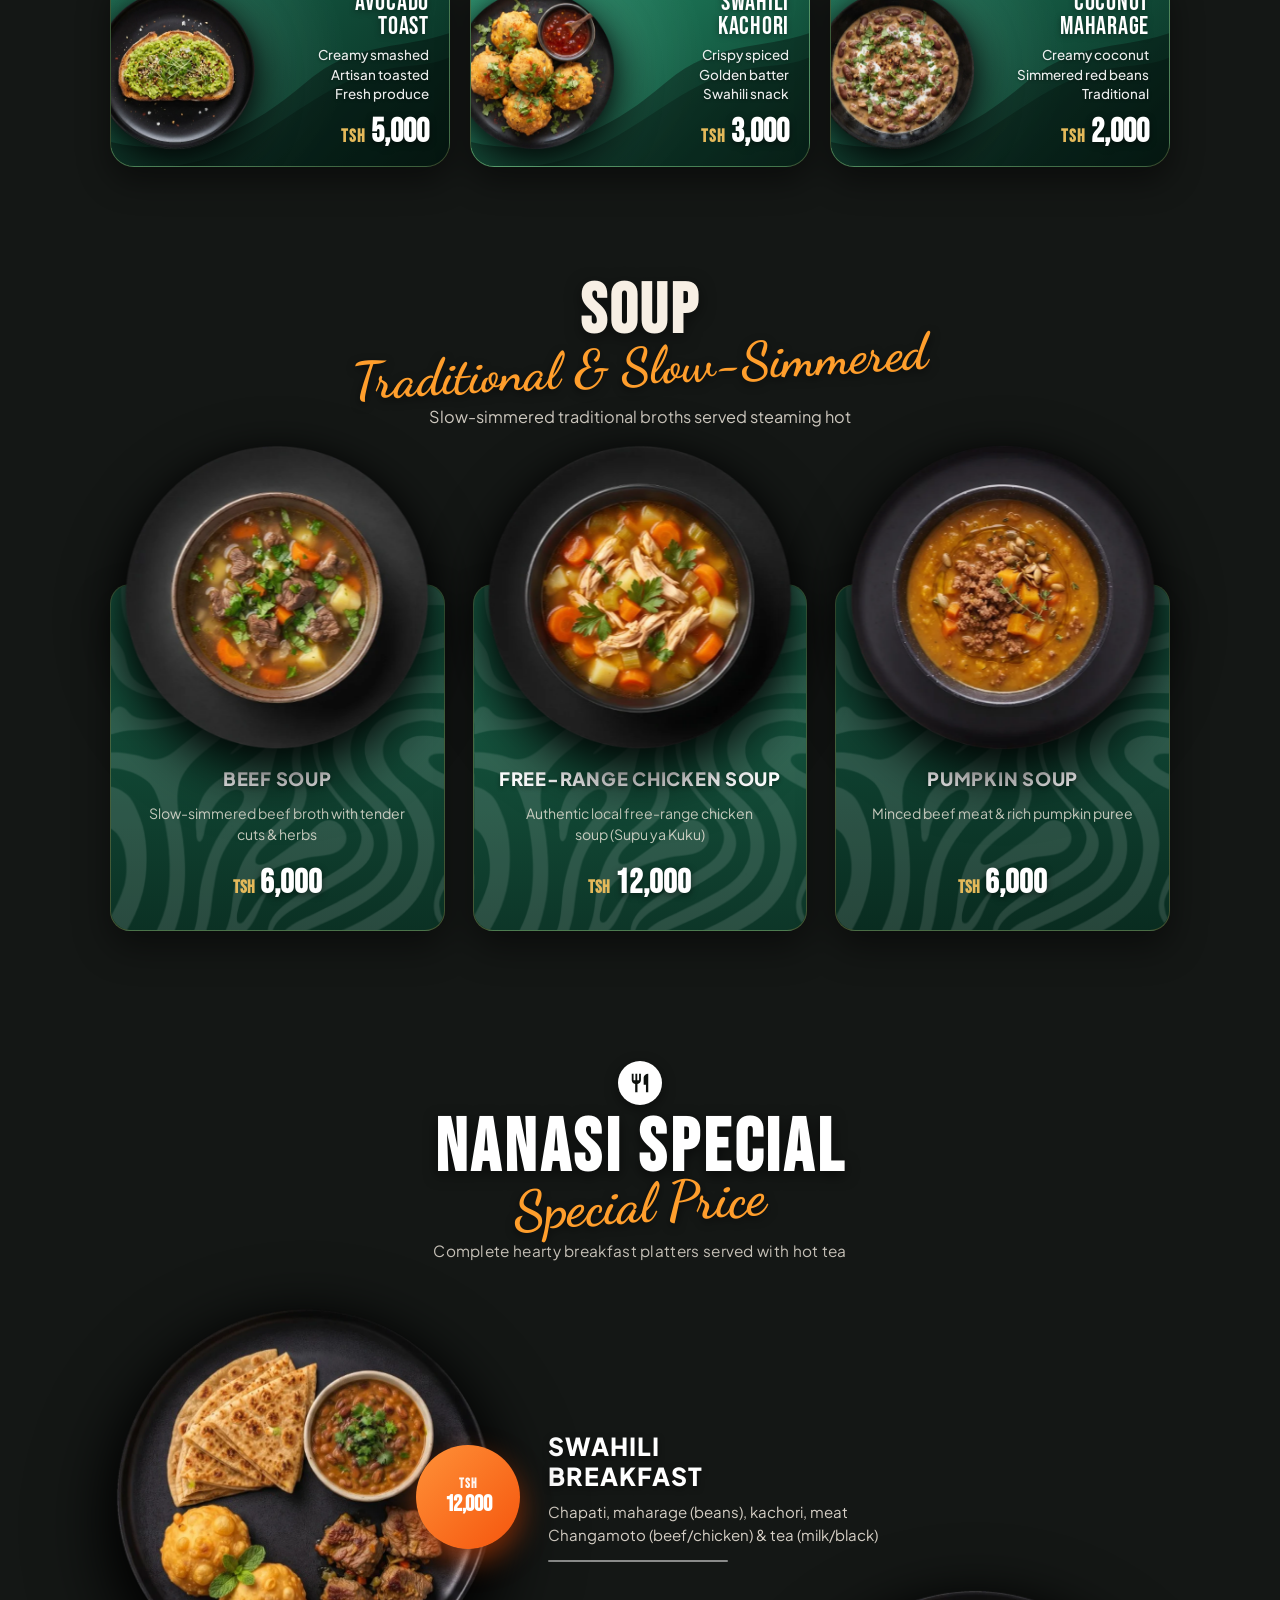
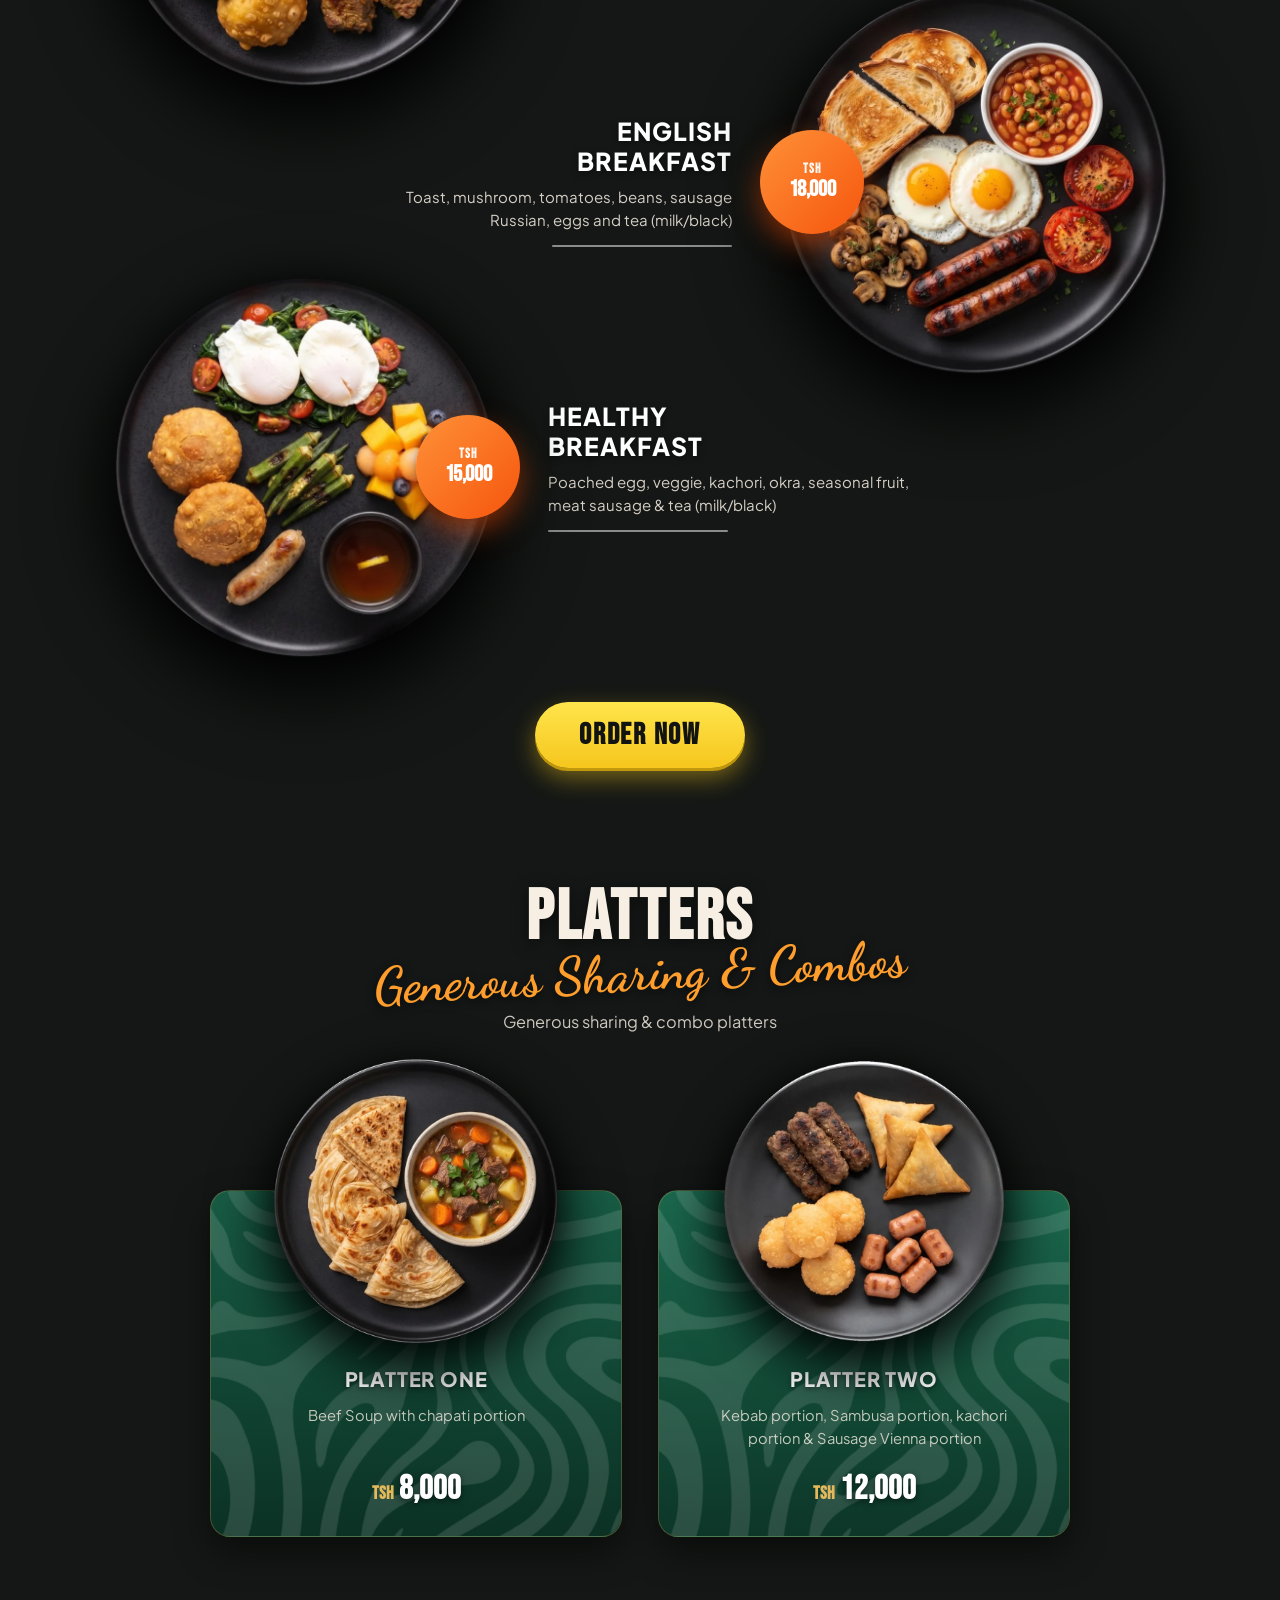
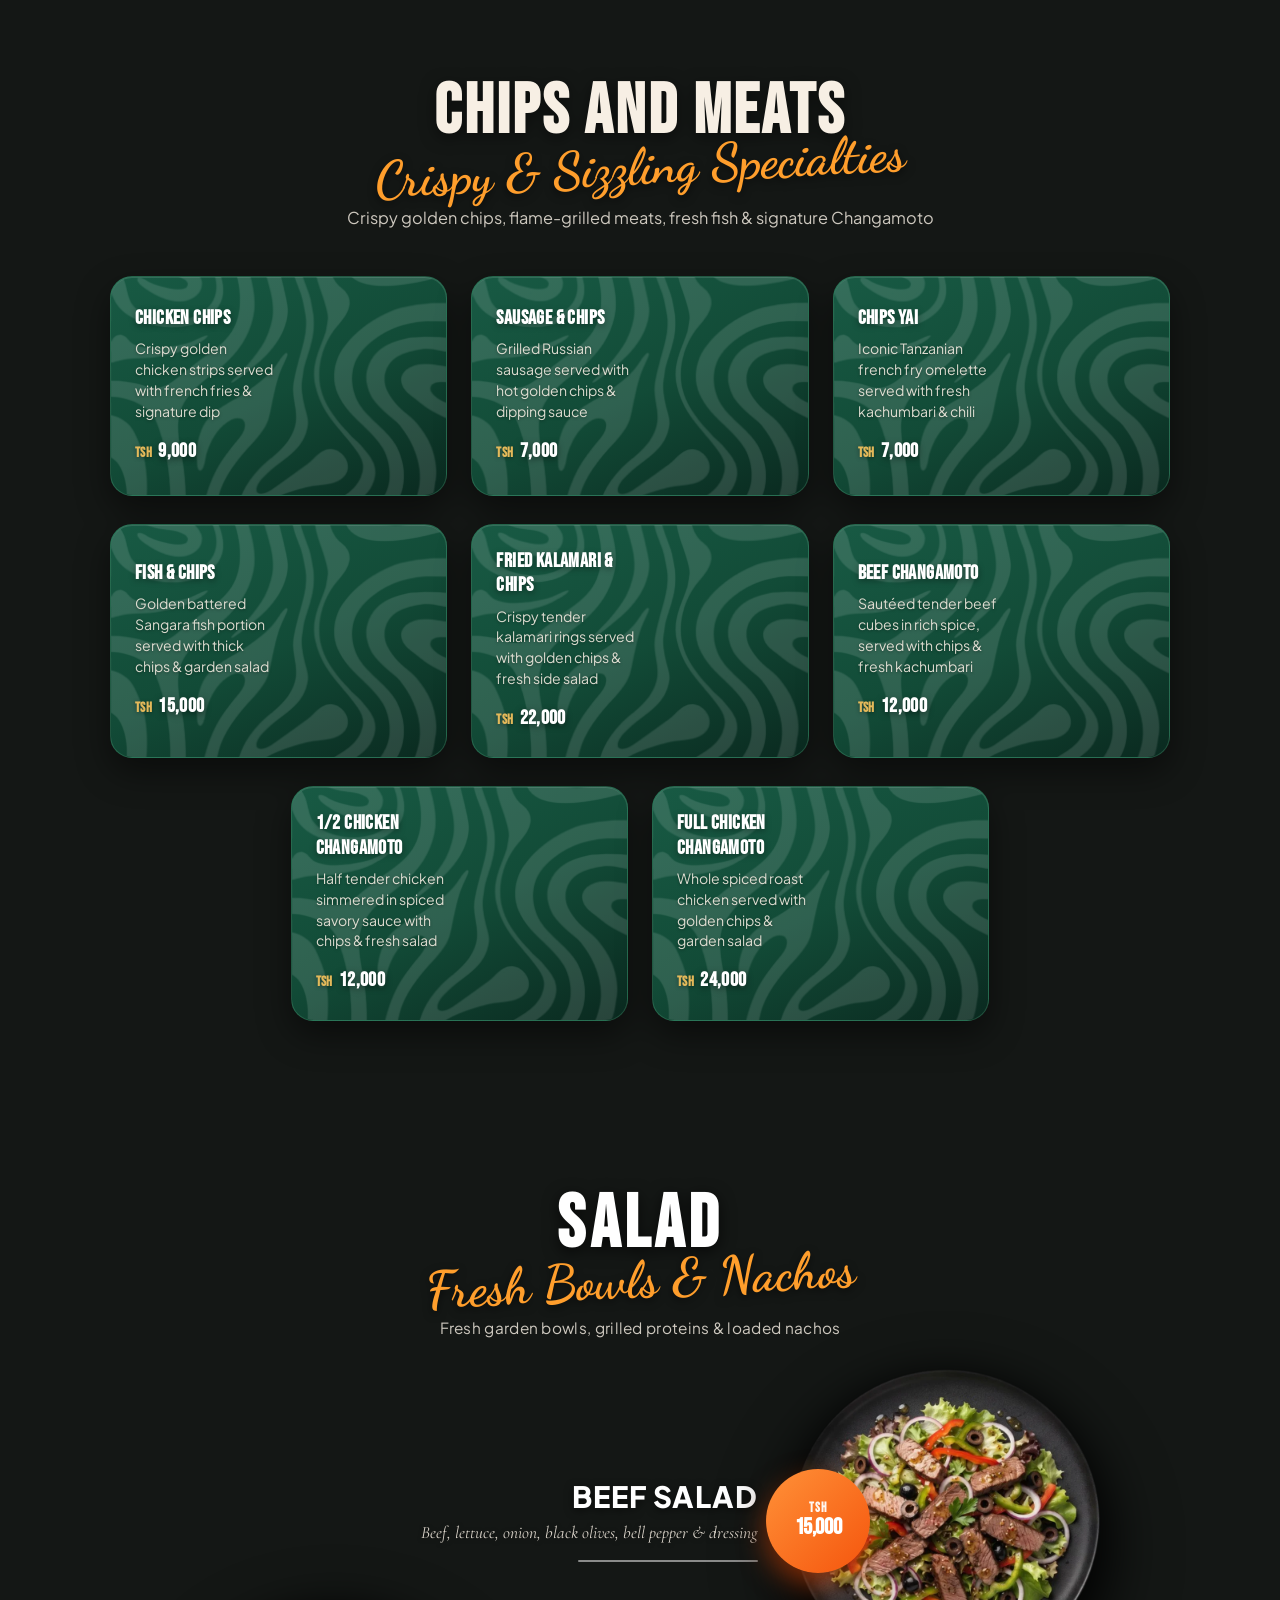
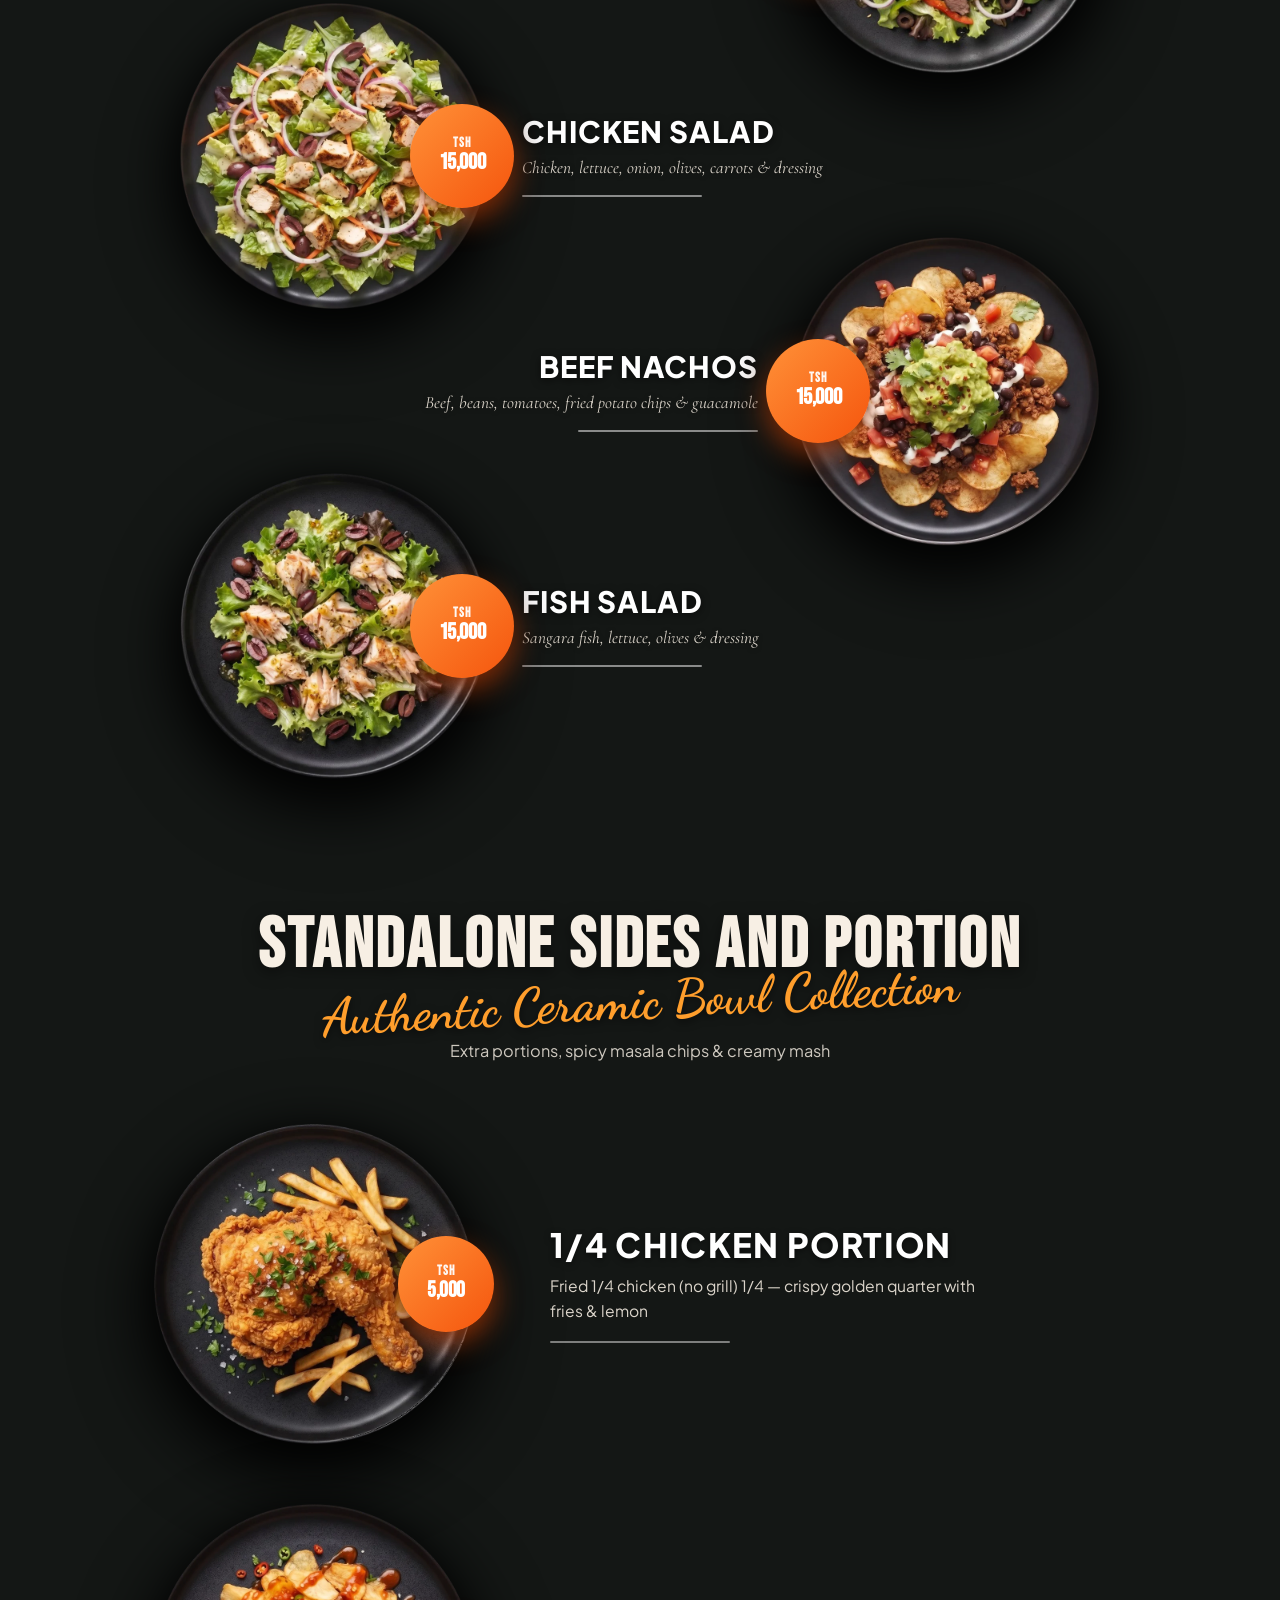
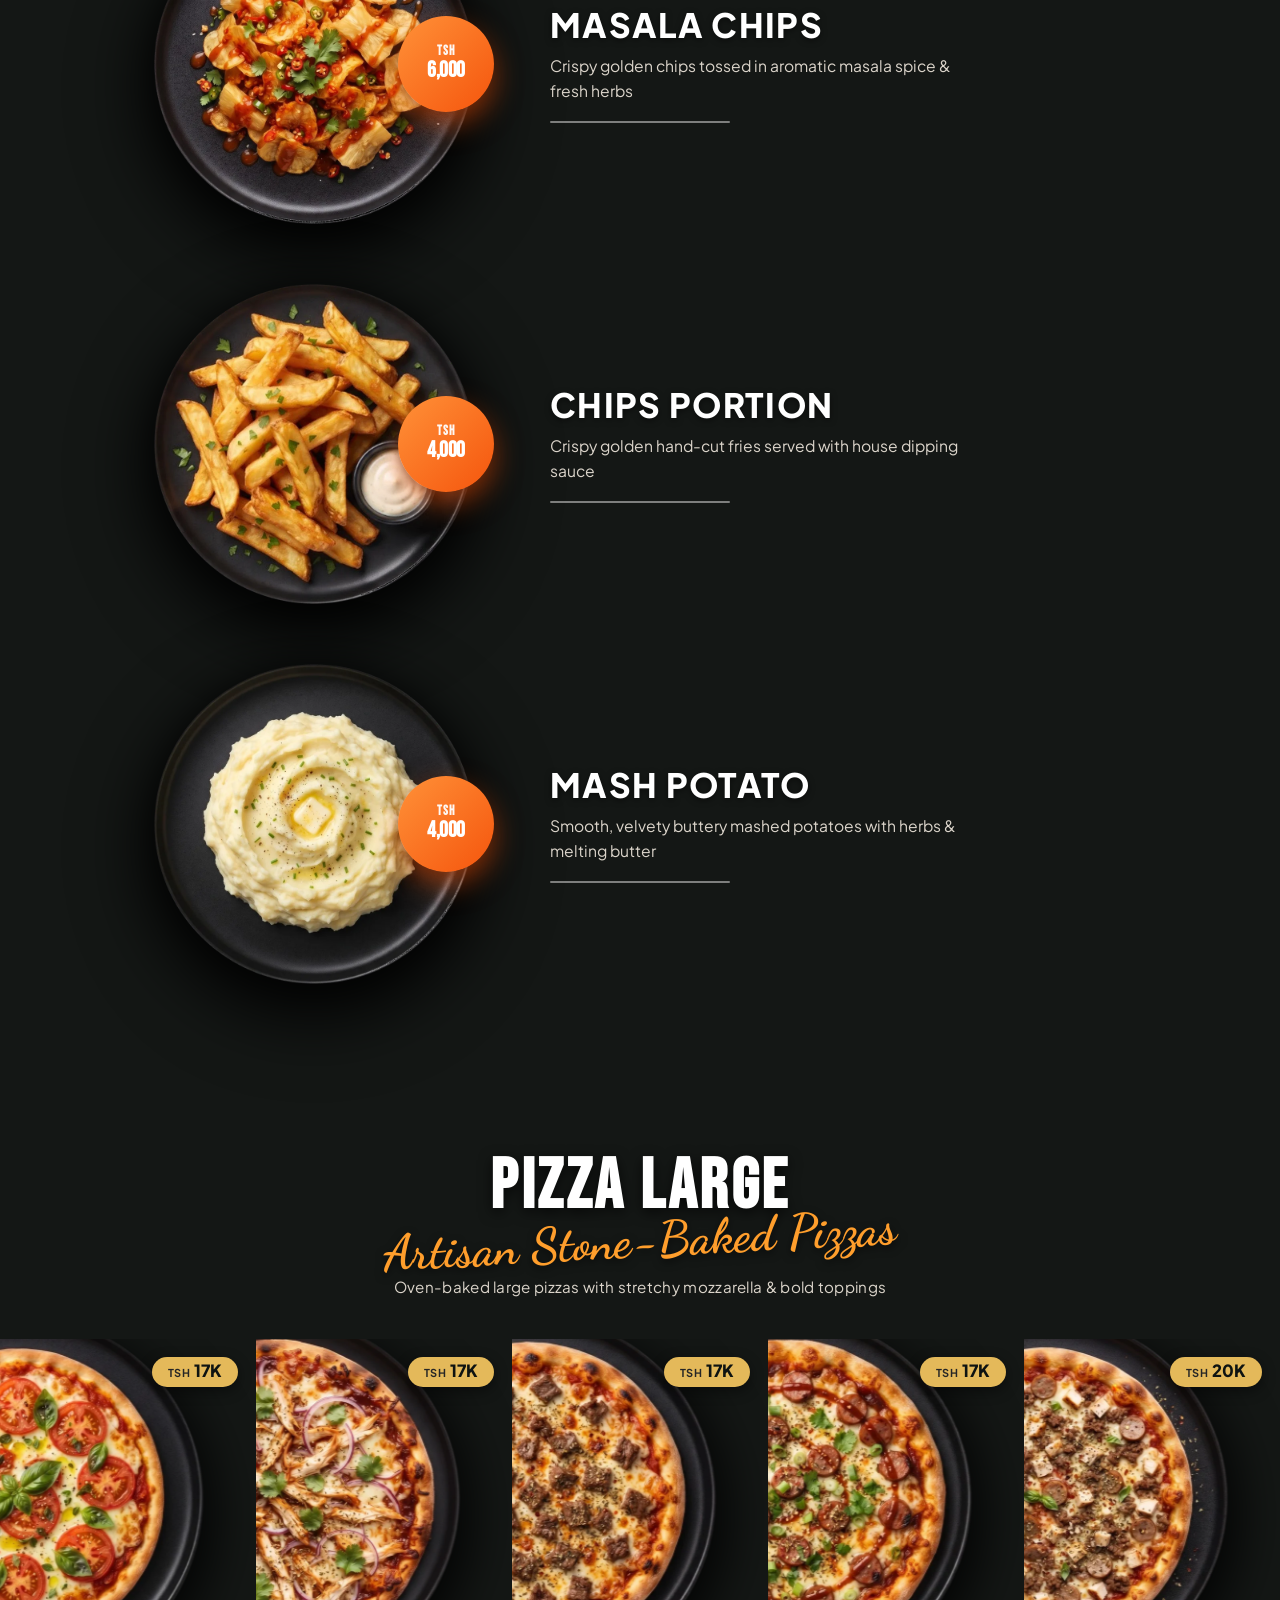
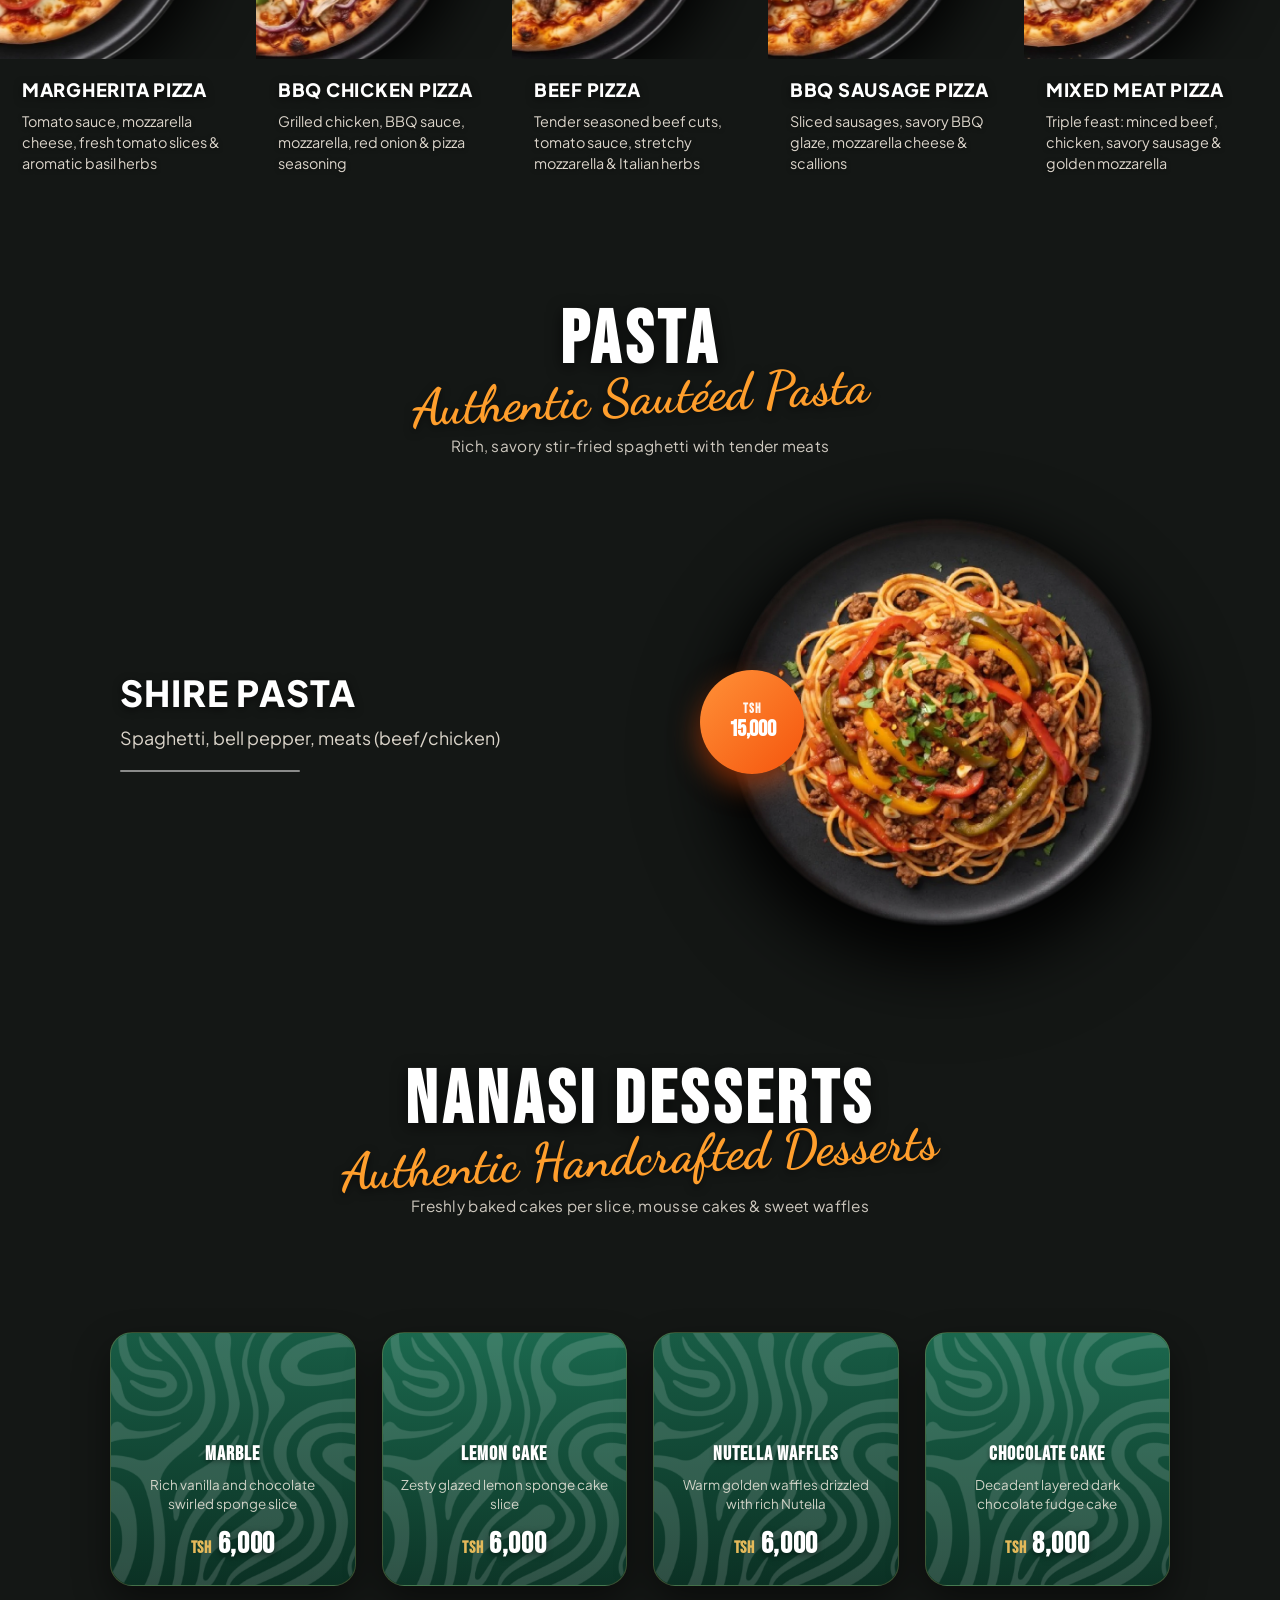
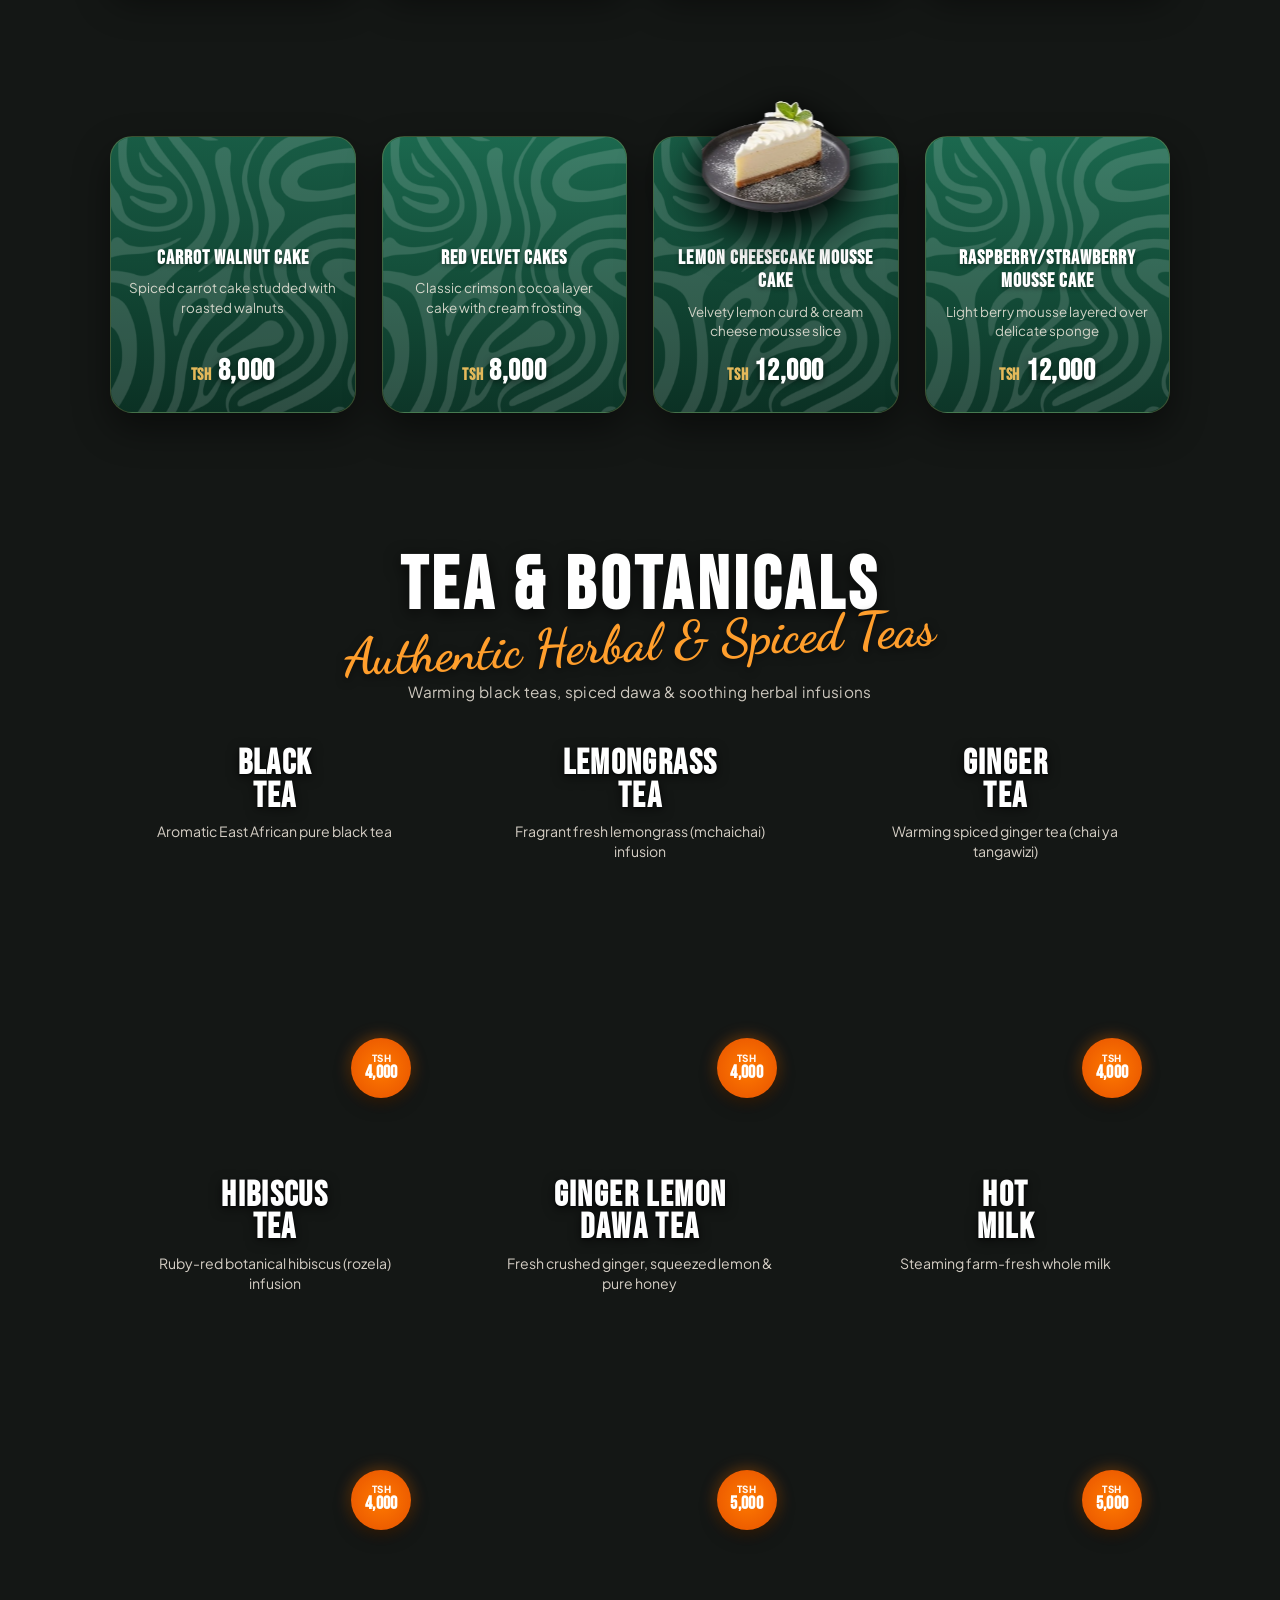
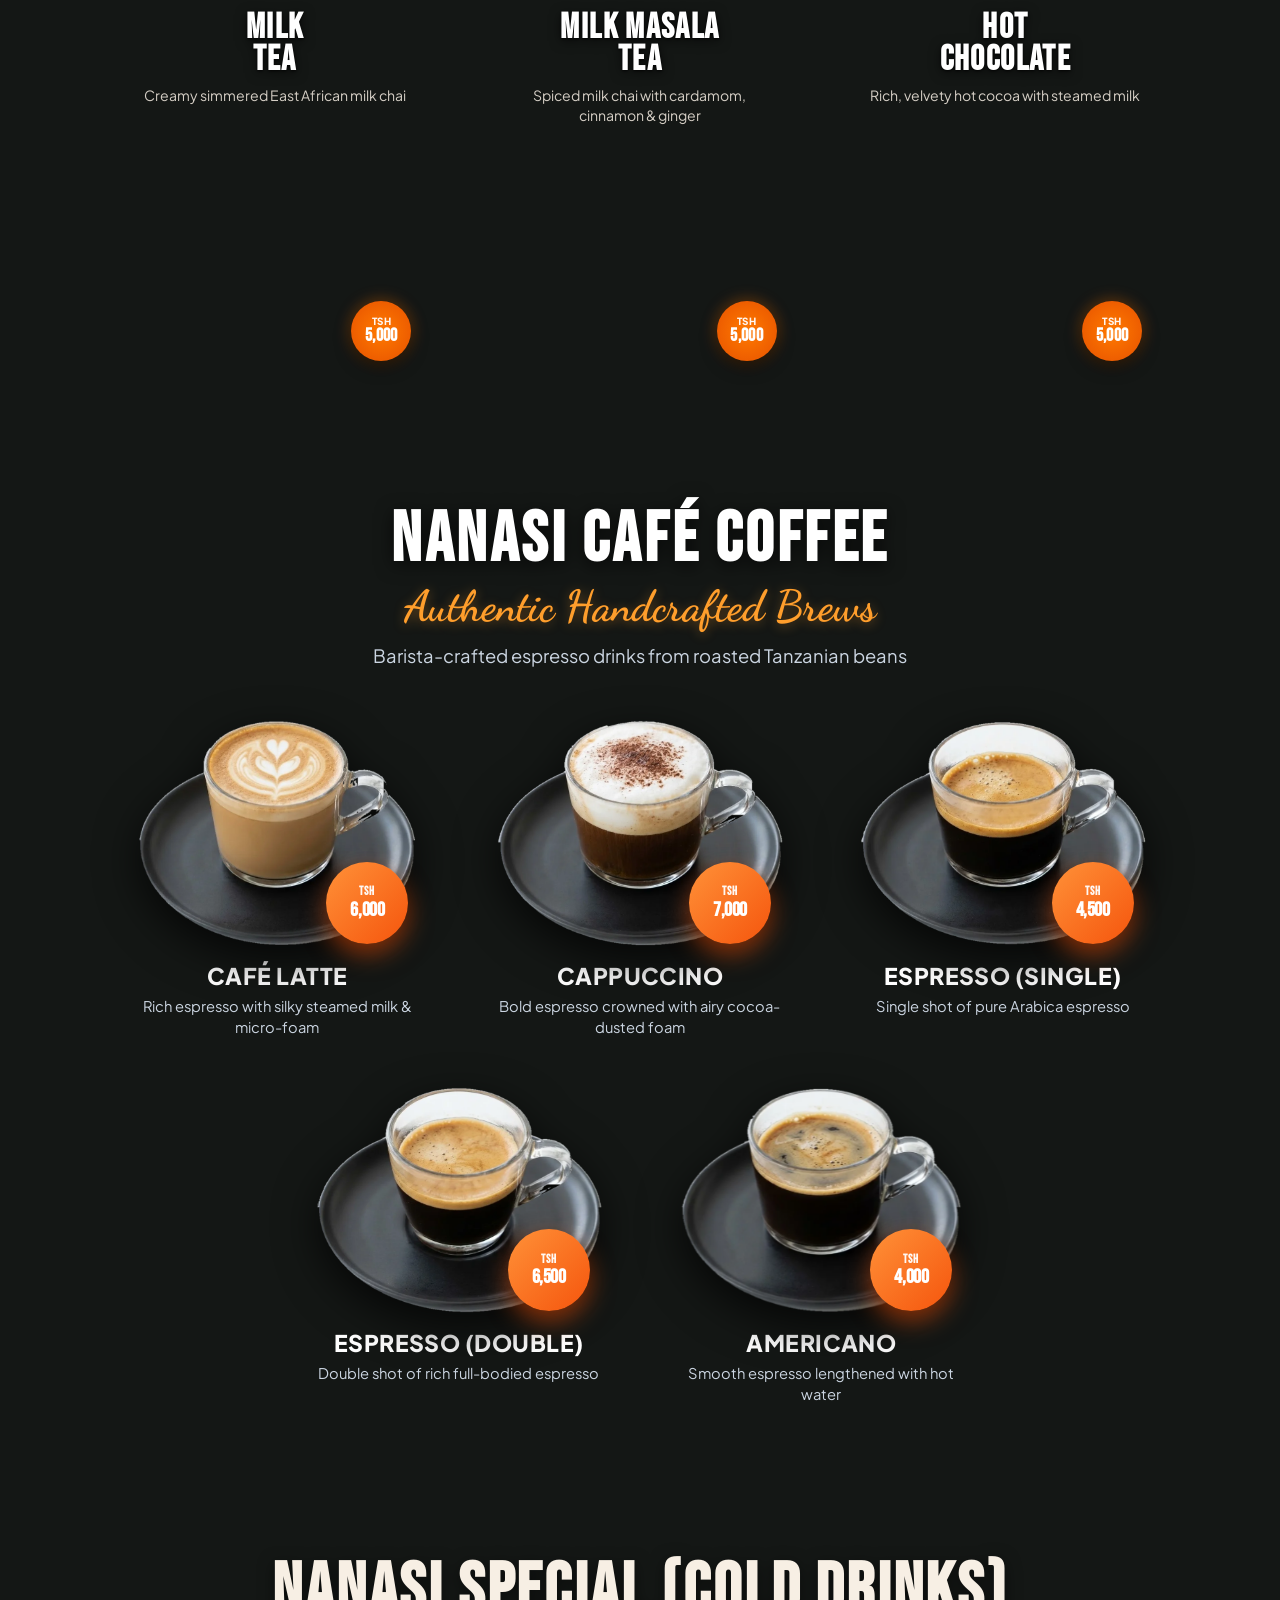
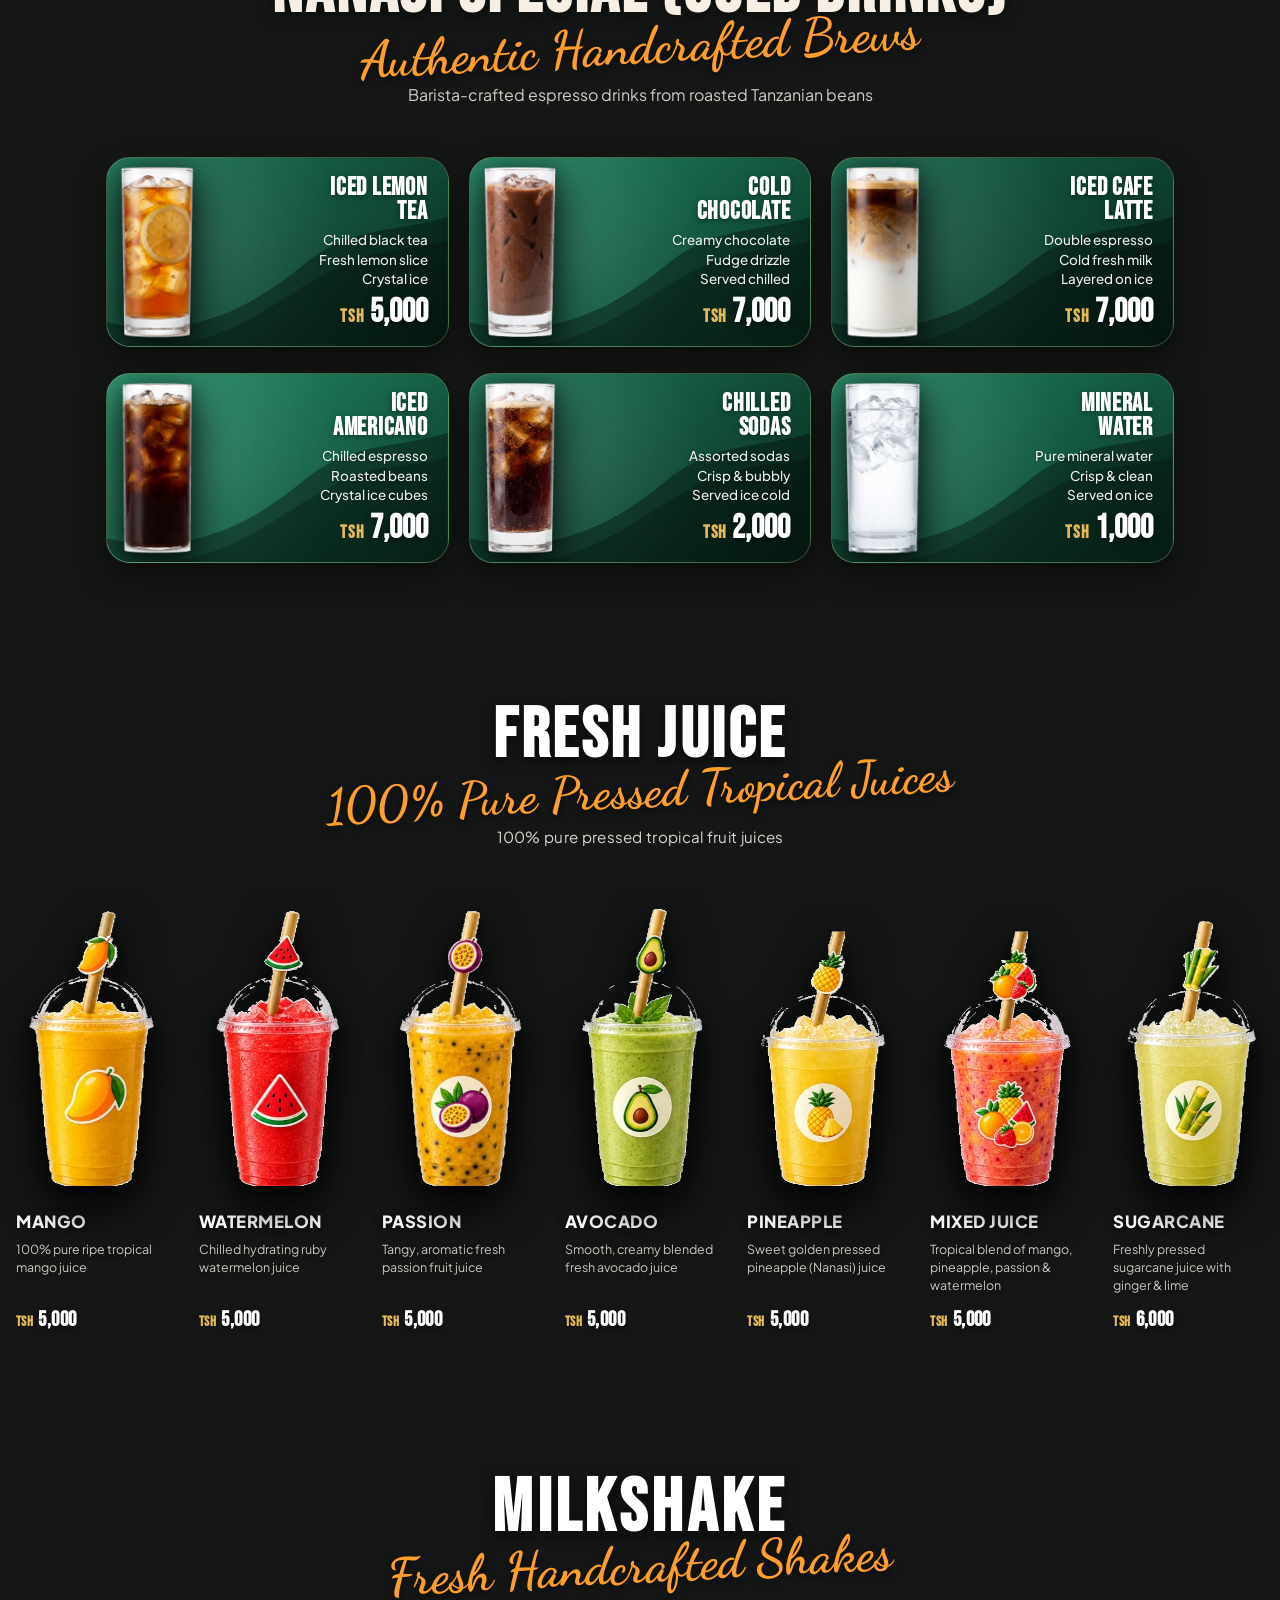
==== commit a36f4e5f: "perf: 88% asset size reduction with WebP, async decoding, rAF scroll optimization, and instant secti" ====
--- a/index.html
+++ b/index.html
@@ -20,7 +20,7 @@
   <!-- Resource Hints & Preload for Instant Loading -->
   <link rel="dns-prefetch" href="https://fonts.googleapis.com" />
   <link rel="dns-prefetch" href="https://fonts.gstatic.com" />
-  <link rel="preload" href="assets/dishes/swahili_breakfast_black_plate.png" as="image" fetchpriority="high" />
+  <link rel="preload" href="assets/dishes/swahili_breakfast_black_plate.webp" as="image" type="image/webp" fetchpriority="high" />
   <link rel="preload" href="app.js" as="script" />
   <link rel="stylesheet" href="styles.css" />
 </head>
@@ -189,7 +189,7 @@
               <div class="hero-plate-spinner">
                 <img
                   id="heroPlateImgA"
-                  src="assets/dishes/swahili_breakfast_black_plate.png"
+                  src="assets/dishes/swahili_breakfast_black_plate.webp"
                   alt="Nanasi Cafe Authentic Swahili Breakfast Feast"
                   class="hero-plate-img active"
                   fetchpriority="high"
@@ -197,7 +197,7 @@
                 />
                 <img
                   id="heroPlateImgB"
-                  src="assets/dishes/special_english_breakfast.png"
+                  src="assets/dishes/special_english_breakfast.webp"
                   alt="Nanasi Cafe Breakfast Special"
                   class="hero-plate-img"
                 />
@@ -303,9 +303,10 @@
     </div>
   </div>
 
-  <script src="assets/vendor/qrcode.js"></script>
-  <script src="menu-data.js"></script>
-  <script src="firebase-config.js"></script>
-  <script src="menu-loader.js"></script>
+  <script src="assets/vendor/qrcode.js" defer></script>
+  <script src="menu-data.js" defer></script>
+  <script src="firebase-config.js" defer></script>
+  <script src="menu-loader.js" defer></script>
+  <script src="app.js" defer></script>
 </body>
 </html>
--- a/styles.css
+++ b/styles.css
@@ -468,7 +468,7 @@
 .cat-dropdown.open {
   opacity: 1;
   pointer-events: auto;
-  transform: translateY(0);
+  transform: translateX(-50%) translateY(0);
 }
 
 .cat-dropdown-grid {
@@ -1051,49 +1051,80 @@
   }
   .topbar-center-nav {
     order: 3;
+    flex: 0 0 100%;
+    min-width: 0;
     width: 100%;
     display: flex;
     align-items: center;
+    justify-content: space-between;
+    gap: 6px;
+    padding: 2px 0;
+    overflow: visible;
+  }
+  .category-nav-track {
+    display: flex;
+    align-items: center;
     justify-content: flex-start;
+    flex: 1 1 auto;
+    min-width: 0;
+    gap: 2px;
     overflow-x: auto;
     -webkit-overflow-scrolling: touch;
     scrollbar-width: none;
-    gap: 8px;
-    padding: 4px 0 2px;
-  }
-  .topbar-center-nav::-webkit-scrollbar {
+  }
+  .category-nav-track::-webkit-scrollbar {
     display: none;
   }
-  .category-nav-track {
-    display: flex;
-    align-items: center;
-    gap: 6px;
-    flex-shrink: 0;
-  }
   .cat-nav-link {
-    padding: 4px 8px;
-    font-size: 0.74rem;
+    flex: 0 0 auto;
+    padding: 4px 7px;
+    font-size: 0.72rem;
     white-space: nowrap;
   }
   .cat-all-btn {
-    margin-left: auto;
-    padding: 5px 11px;
-    font-size: 0.72rem;
-    flex-shrink: 0;
+    flex: 0 0 auto;
+    margin-left: 0;
+    padding: 5px 10px;
+    font-size: 0.7rem;
   }
   .cat-dropdown {
-    width: calc(100vw - 32px);
-    right: auto;
-    left: 50%;
-    transform: translateX(-50%) translateY(-10px);
-    max-width: 540px;
+    left: 10px;
+    right: 10px;
+    width: auto;
+    max-width: none;
+    top: calc(100% + 6px);
+    transform: translateY(-8px);
+    padding: 14px 14px 10px;
+    border-radius: 18px;
+    max-height: calc(100vh - 120px);
+    max-height: calc(100dvh - 120px);
+    overflow-y: auto;
+    overscroll-behavior: contain;
+    -webkit-overflow-scrolling: touch;
   }
   .cat-dropdown.open {
-    transform: translateX(-50%) translateY(0);
+    transform: translateY(0);
   }
   .cat-dropdown-grid {
+    grid-template-columns: 1fr;
+    gap: 14px;
+  }
+  .cat-group-title {
+    margin-bottom: 6px;
+  }
+  .cat-group-list {
+    display: grid;
     grid-template-columns: 1fr 1fr;
-    gap: 14px;
+    gap: 4px 8px;
+  }
+  .cat-drop-link {
+    font-size: 0.78rem;
+    padding: 9px 8px;
+    line-height: 1.25;
+    background: rgba(255, 255, 255, 0.04);
+  }
+  .cat-drop-link:hover {
+    transform: none;
   }
   .hero-navbar {
     flex-wrap: wrap;
@@ -1143,6 +1174,12 @@
   }
   .hero-headline {
     font-size: 3.4rem;
+  }
+}
+
+@media (max-width: 340px) {
+  .cat-group-list {
+    grid-template-columns: 1fr;
   }
 }
 
@@ -6399,16 +6436,16 @@
 }
 
 section.is-revealed :is(.bites-dish-img, .soup-static-plate, .special-dish-plate, .platter-static-plate, .chips-meats-plate, .salad-dish-plate, .standalone-dish-plate, .pasta-dish-plate, .dessert-plate-img, .jimbo-bowl-img) {
-  animation: plateSlowMotionSpin 2.6s cubic-bezier(0.25, 0.8, 0.25, 1) both;
-}
-
-section.is-revealed :is(.bites-card, .soup-card, .platter-card, .chips-meats-card, .salad-plate-col, .standalone-plate-col, .pasta-plate-col, .dessert-card, .jimbo-card):nth-child(1) :is(.bites-dish-img, .soup-static-plate, .special-dish-plate, .platter-static-plate, .chips-meats-plate, .salad-dish-plate, .standalone-dish-plate, .pasta-dish-plate, .dessert-plate-img, .jimbo-bowl-img) { animation-delay: 0.05s; }
-section.is-revealed :is(.bites-card, .soup-card, .platter-card, .chips-meats-card, .salad-plate-col, .standalone-plate-col, .pasta-plate-col, .dessert-card, .jimbo-card):nth-child(2) :is(.bites-dish-img, .soup-static-plate, .special-dish-plate, .platter-static-plate, .chips-meats-plate, .salad-dish-plate, .standalone-dish-plate, .pasta-dish-plate, .dessert-plate-img, .jimbo-bowl-img) { animation-delay: 0.17s; }
-section.is-revealed :is(.bites-card, .soup-card, .platter-card, .chips-meats-card, .salad-plate-col, .standalone-plate-col, .pasta-plate-col, .dessert-card, .jimbo-card):nth-child(3) :is(.bites-dish-img, .soup-static-plate, .special-dish-plate, .platter-static-plate, .chips-meats-plate, .salad-dish-plate, .standalone-dish-plate, .pasta-dish-plate, .dessert-plate-img, .jimbo-bowl-img) { animation-delay: 0.29s; }
-section.is-revealed :is(.bites-card, .soup-card, .platter-card, .chips-meats-card, .salad-plate-col, .standalone-plate-col, .pasta-plate-col, .dessert-card, .jimbo-card):nth-child(4) :is(.bites-dish-img, .soup-static-plate, .special-dish-plate, .platter-static-plate, .chips-meats-plate, .salad-dish-plate, .standalone-dish-plate, .pasta-dish-plate, .dessert-plate-img, .jimbo-bowl-img) { animation-delay: 0.41s; }
-section.is-revealed :is(.bites-card, .soup-card, .platter-card, .chips-meats-card, .salad-plate-col, .standalone-plate-col, .pasta-plate-col, .dessert-card, .jimbo-card):nth-child(5) :is(.bites-dish-img, .soup-static-plate, .special-dish-plate, .platter-static-plate, .chips-meats-plate, .salad-dish-plate, .standalone-dish-plate, .pasta-dish-plate, .dessert-plate-img, .jimbo-bowl-img) { animation-delay: 0.53s; }
-section.is-revealed :is(.bites-card, .soup-card, .platter-card, .chips-meats-card, .salad-plate-col, .standalone-plate-col, .pasta-plate-col, .dessert-card, .jimbo-card):nth-child(6) :is(.bites-dish-img, .soup-static-plate, .special-dish-plate, .platter-static-plate, .chips-meats-plate, .salad-dish-plate, .standalone-dish-plate, .pasta-dish-plate, .dessert-plate-img, .jimbo-bowl-img) { animation-delay: 0.65s; }
-section.is-revealed :is(.bites-card, .soup-card, .platter-card, .chips-meats-card, .salad-plate-col, .standalone-plate-col, .pasta-plate-col, .dessert-card, .jimbo-card):nth-child(n+7) :is(.bites-dish-img, .soup-static-plate, .special-dish-plate, .platter-static-plate, .chips-meats-plate, .salad-dish-plate, .standalone-dish-plate, .pasta-dish-plate, .dessert-plate-img, .jimbo-bowl-img) { animation-delay: 0.77s; }
+  animation: plateSlowMotionSpin 2.0s cubic-bezier(0.16, 1, 0.3, 1) both;
+}
+
+section.is-revealed :is(.bites-card, .soup-card, .platter-card, .chips-meats-card, .salad-plate-col, .standalone-plate-col, .pasta-plate-col, .dessert-card, .jimbo-card):nth-child(1) :is(.bites-dish-img, .soup-static-plate, .special-dish-plate, .platter-static-plate, .chips-meats-plate, .salad-dish-plate, .standalone-dish-plate, .pasta-dish-plate, .dessert-plate-img, .jimbo-bowl-img) { animation-delay: 0.03s; }
+section.is-revealed :is(.bites-card, .soup-card, .platter-card, .chips-meats-card, .salad-plate-col, .standalone-plate-col, .pasta-plate-col, .dessert-card, .jimbo-card):nth-child(2) :is(.bites-dish-img, .soup-static-plate, .special-dish-plate, .platter-static-plate, .chips-meats-plate, .salad-dish-plate, .standalone-dish-plate, .pasta-dish-plate, .dessert-plate-img, .jimbo-bowl-img) { animation-delay: 0.09s; }
+section.is-revealed :is(.bites-card, .soup-card, .platter-card, .chips-meats-card, .salad-plate-col, .standalone-plate-col, .pasta-plate-col, .dessert-card, .jimbo-card):nth-child(3) :is(.bites-dish-img, .soup-static-plate, .special-dish-plate, .platter-static-plate, .chips-meats-plate, .salad-dish-plate, .standalone-dish-plate, .pasta-dish-plate, .dessert-plate-img, .jimbo-bowl-img) { animation-delay: 0.15s; }
+section.is-revealed :is(.bites-card, .soup-card, .platter-card, .chips-meats-card, .salad-plate-col, .standalone-plate-col, .pasta-plate-col, .dessert-card, .jimbo-card):nth-child(4) :is(.bites-dish-img, .soup-static-plate, .special-dish-plate, .platter-static-plate, .chips-meats-plate, .salad-dish-plate, .standalone-dish-plate, .pasta-dish-plate, .dessert-plate-img, .jimbo-bowl-img) { animation-delay: 0.21s; }
+section.is-revealed :is(.bites-card, .soup-card, .platter-card, .chips-meats-card, .salad-plate-col, .standalone-plate-col, .pasta-plate-col, .dessert-card, .jimbo-card):nth-child(5) :is(.bites-dish-img, .soup-static-plate, .special-dish-plate, .platter-static-plate, .chips-meats-plate, .salad-dish-plate, .standalone-dish-plate, .pasta-dish-plate, .dessert-plate-img, .jimbo-bowl-img) { animation-delay: 0.27s; }
+section.is-revealed :is(.bites-card, .soup-card, .platter-card, .chips-meats-card, .salad-plate-col, .standalone-plate-col, .pasta-plate-col, .dessert-card, .jimbo-card):nth-child(6) :is(.bites-dish-img, .soup-static-plate, .special-dish-plate, .platter-static-plate, .chips-meats-plate, .salad-dish-plate, .standalone-dish-plate, .pasta-dish-plate, .dessert-plate-img, .jimbo-bowl-img) { animation-delay: 0.33s; }
+section.is-revealed :is(.bites-card, .soup-card, .platter-card, .chips-meats-card, .salad-plate-col, .standalone-plate-col, .pasta-plate-col, .dessert-card, .jimbo-card):nth-child(n+7) :is(.bites-dish-img, .soup-static-plate, .special-dish-plate, .platter-static-plate, .chips-meats-plate, .salad-dish-plate, .standalone-dish-plate, .pasta-dish-plate, .dessert-plate-img, .jimbo-bowl-img) { animation-delay: 0.39s; }
 
 @keyframes plateSlowMotionSpin {
   0% {
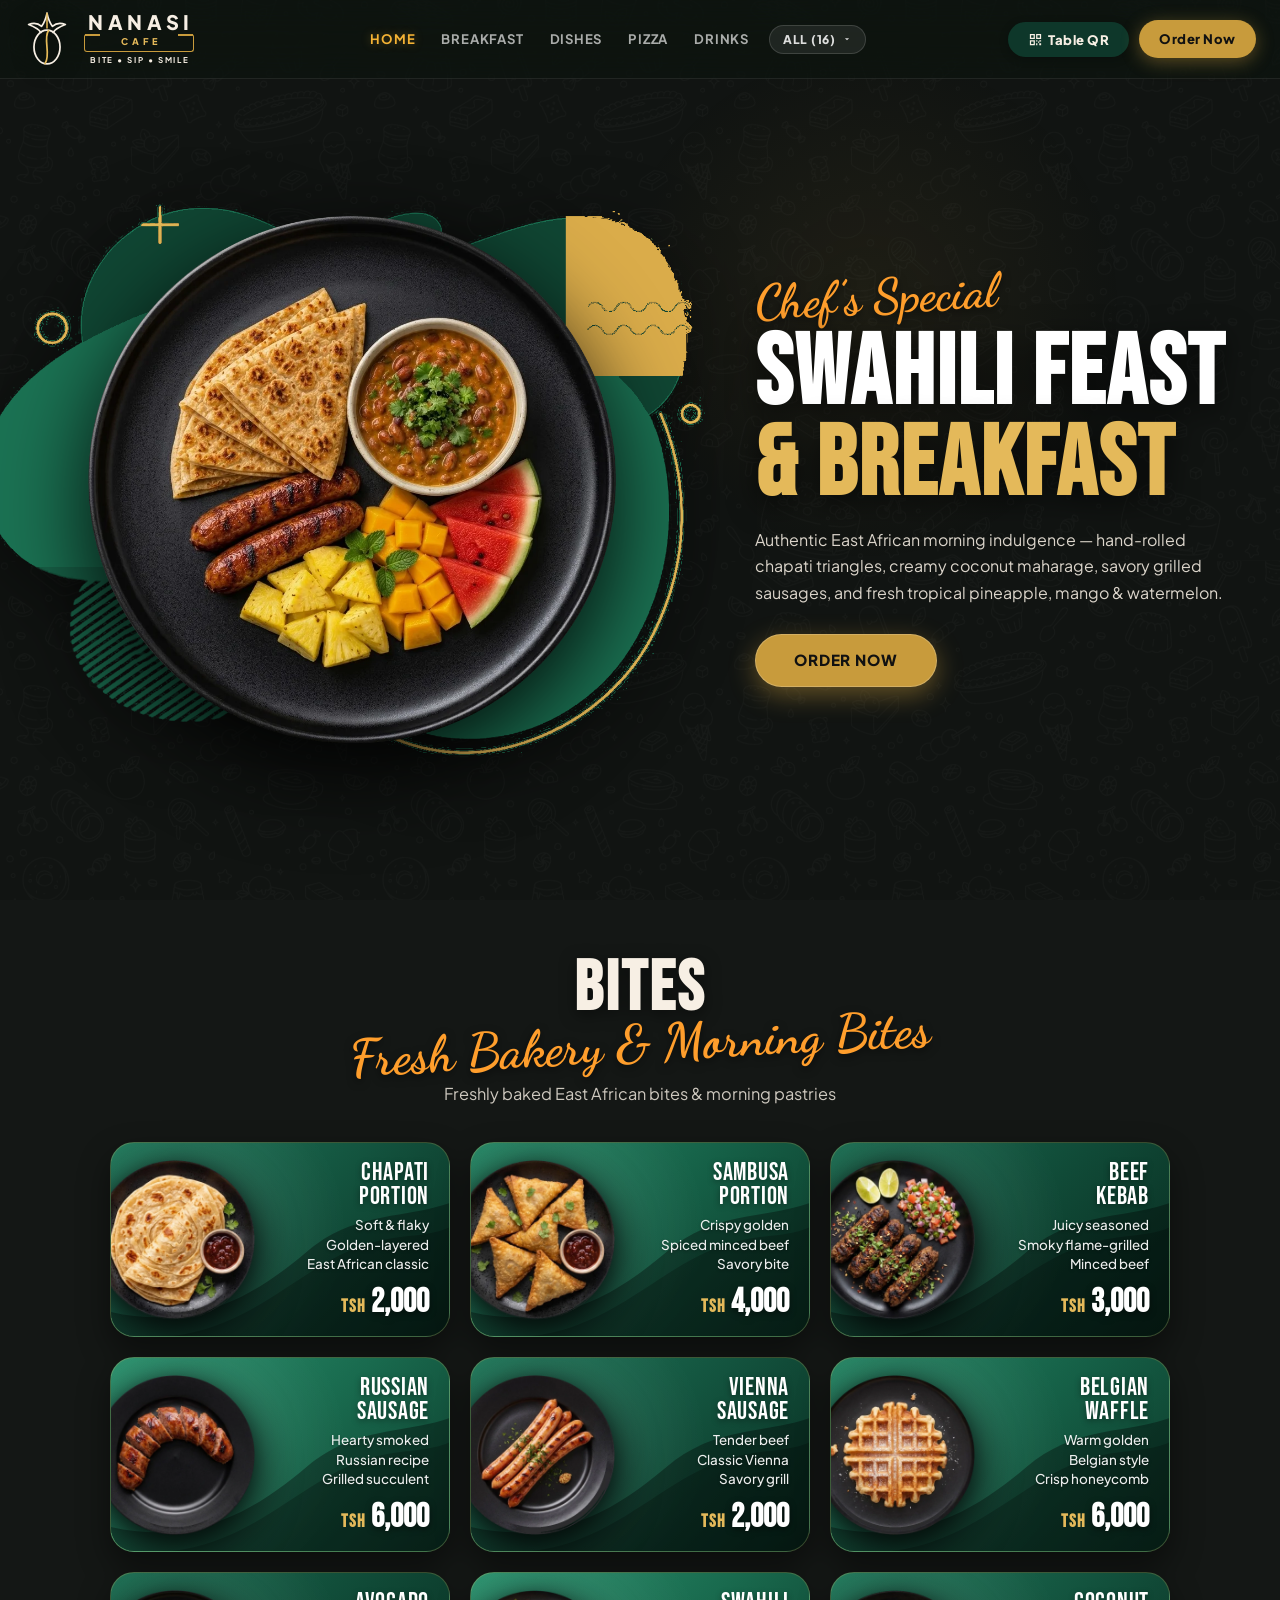
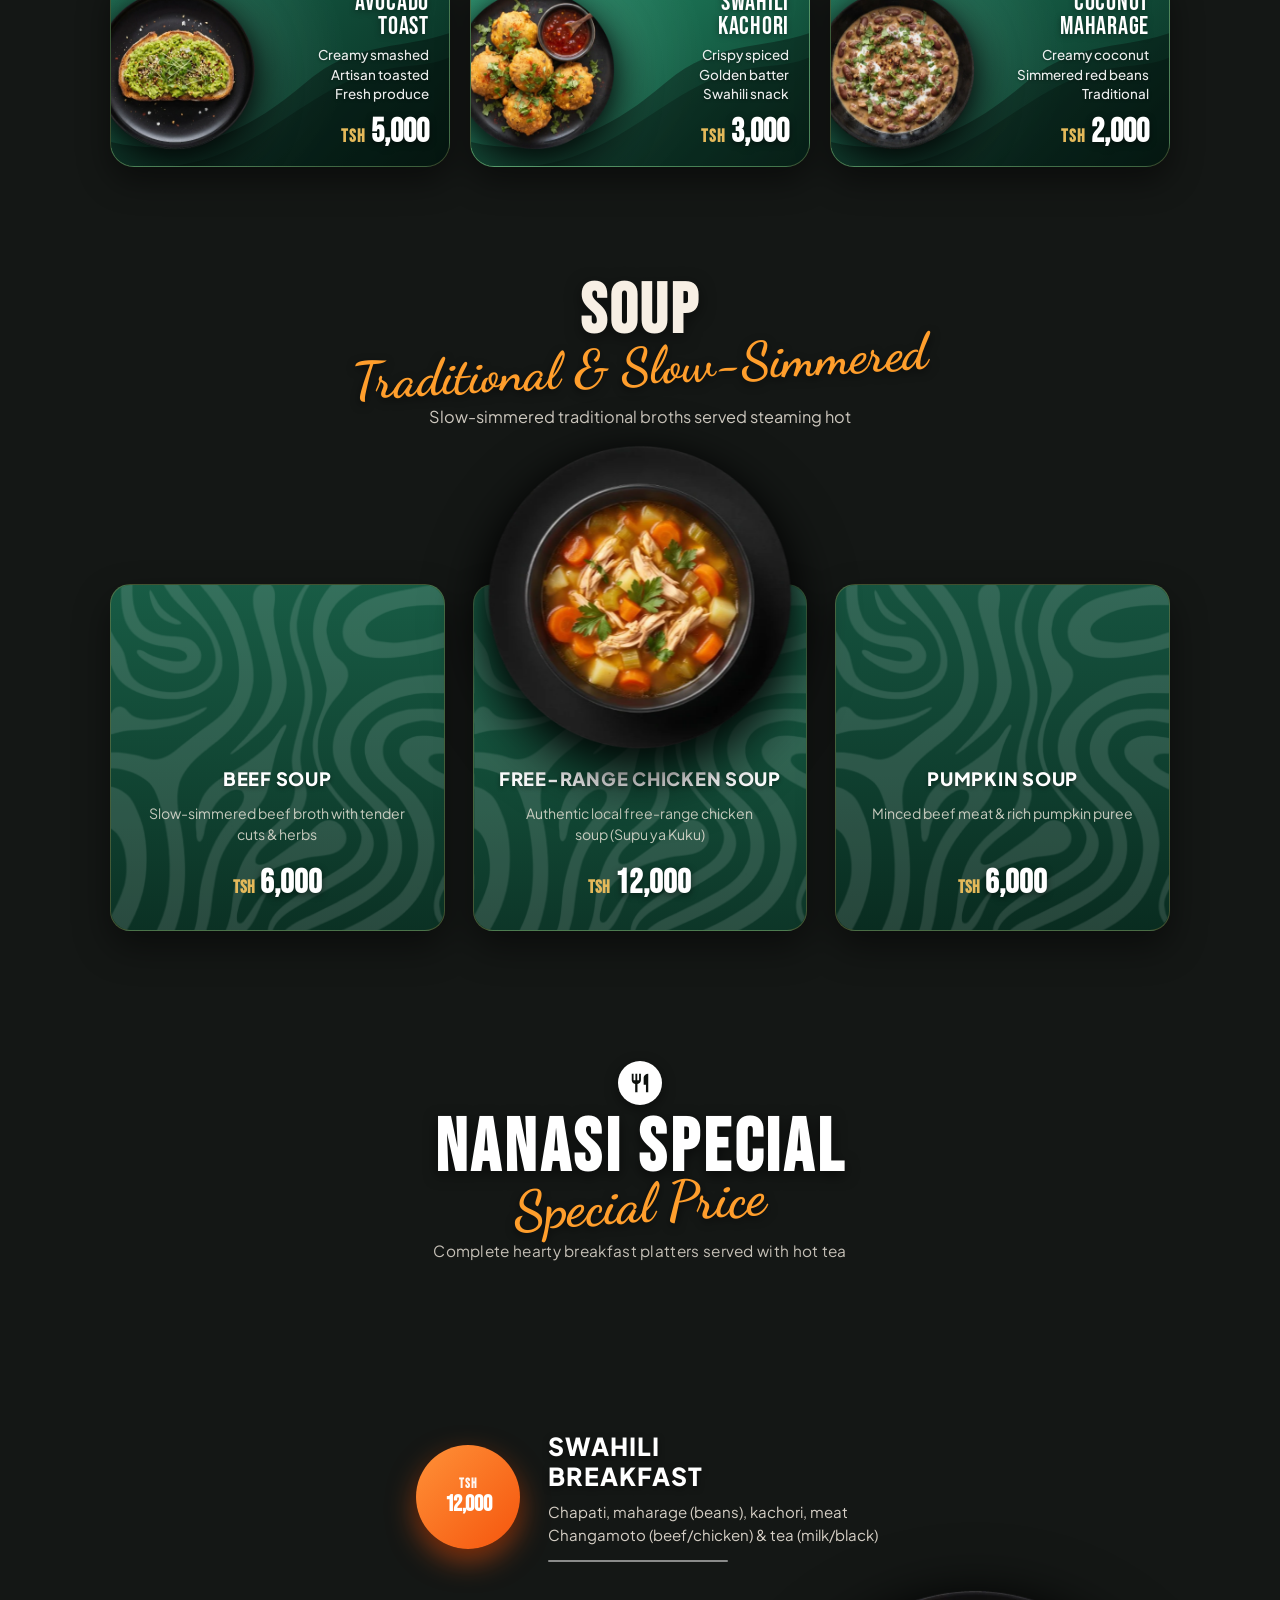
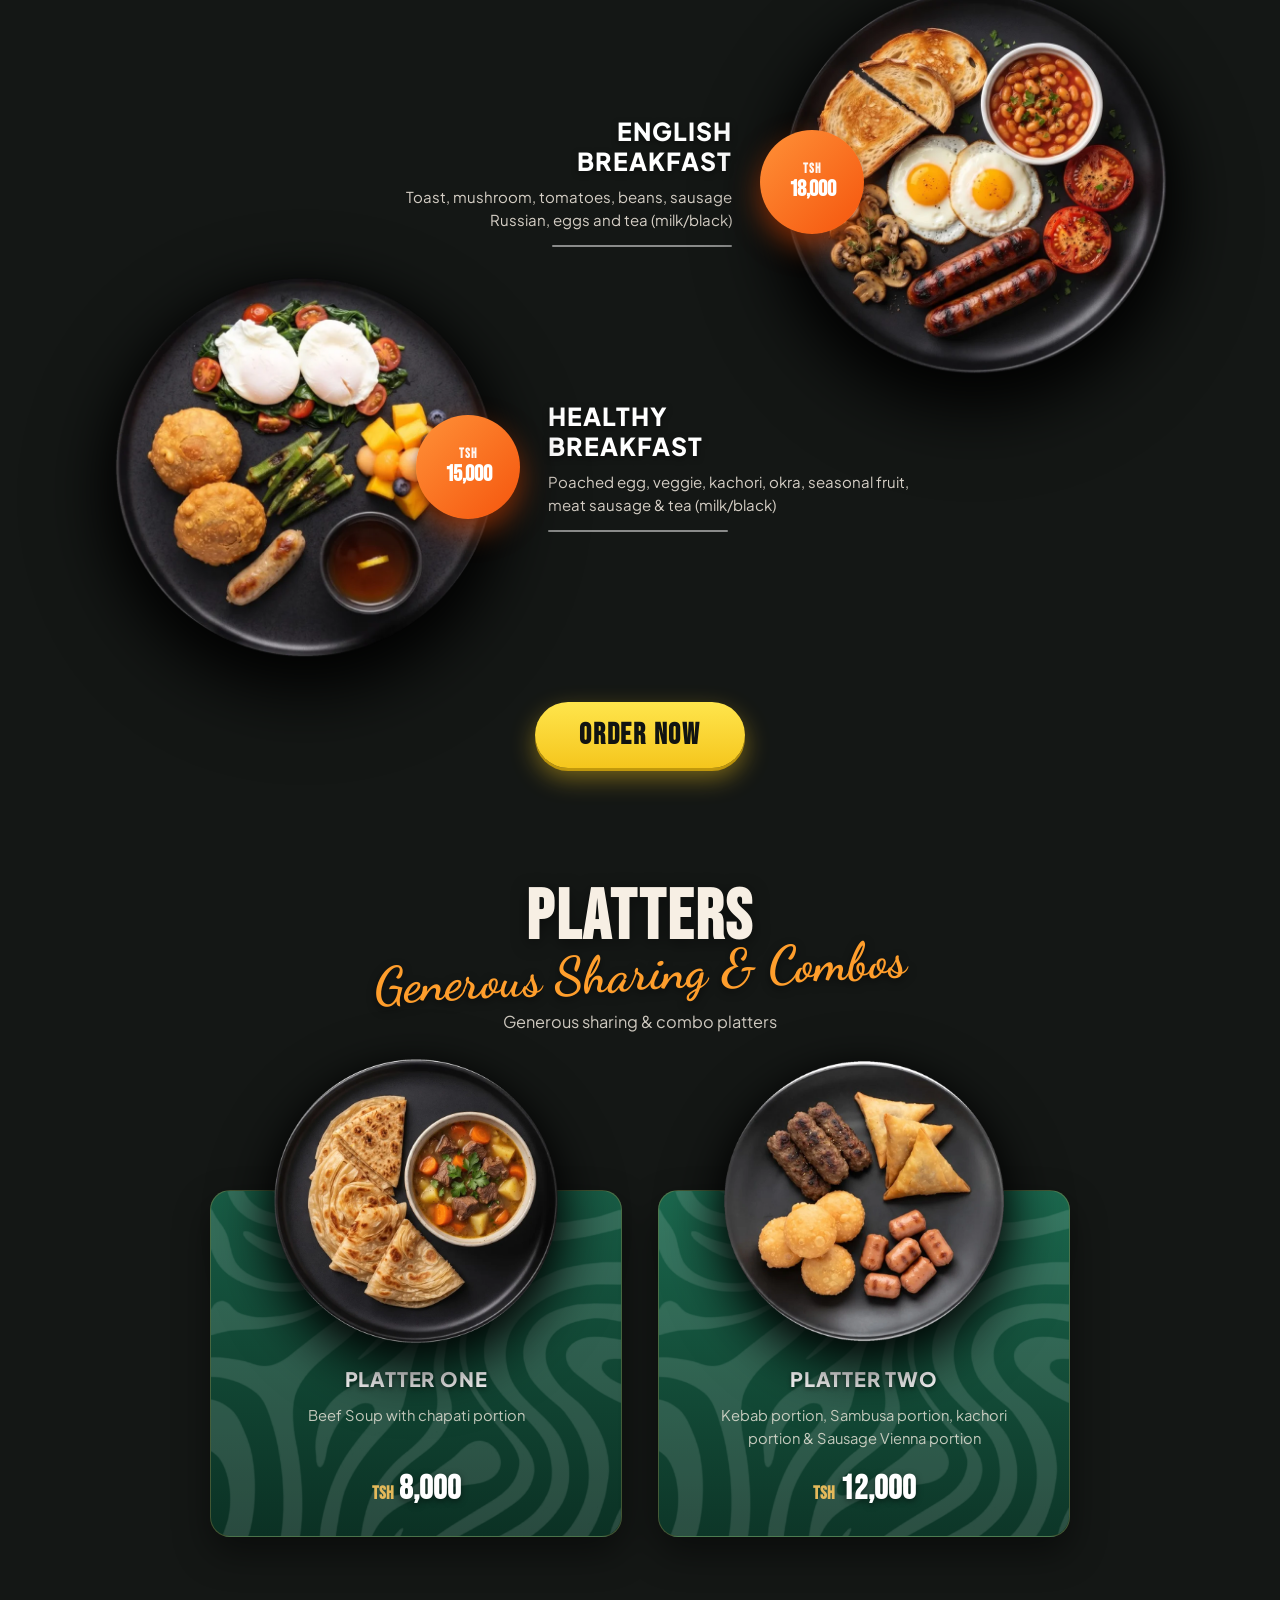
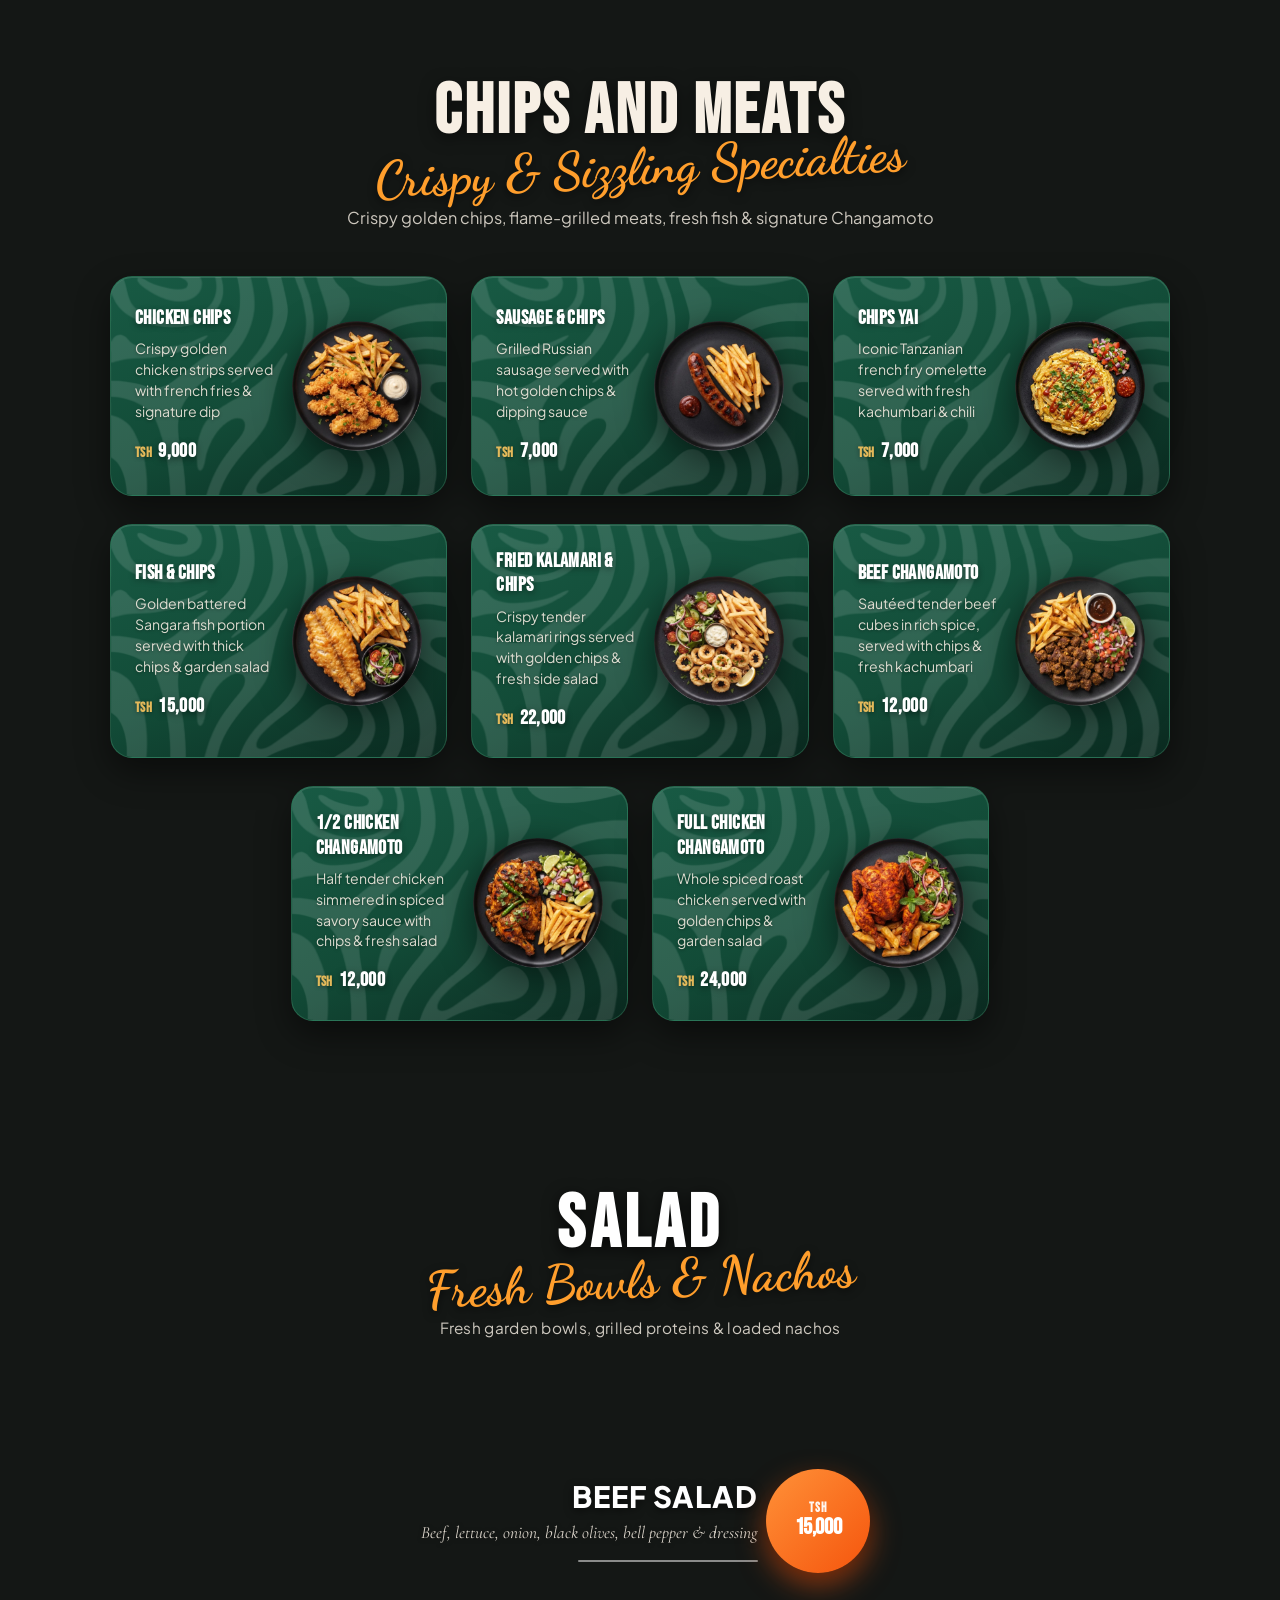
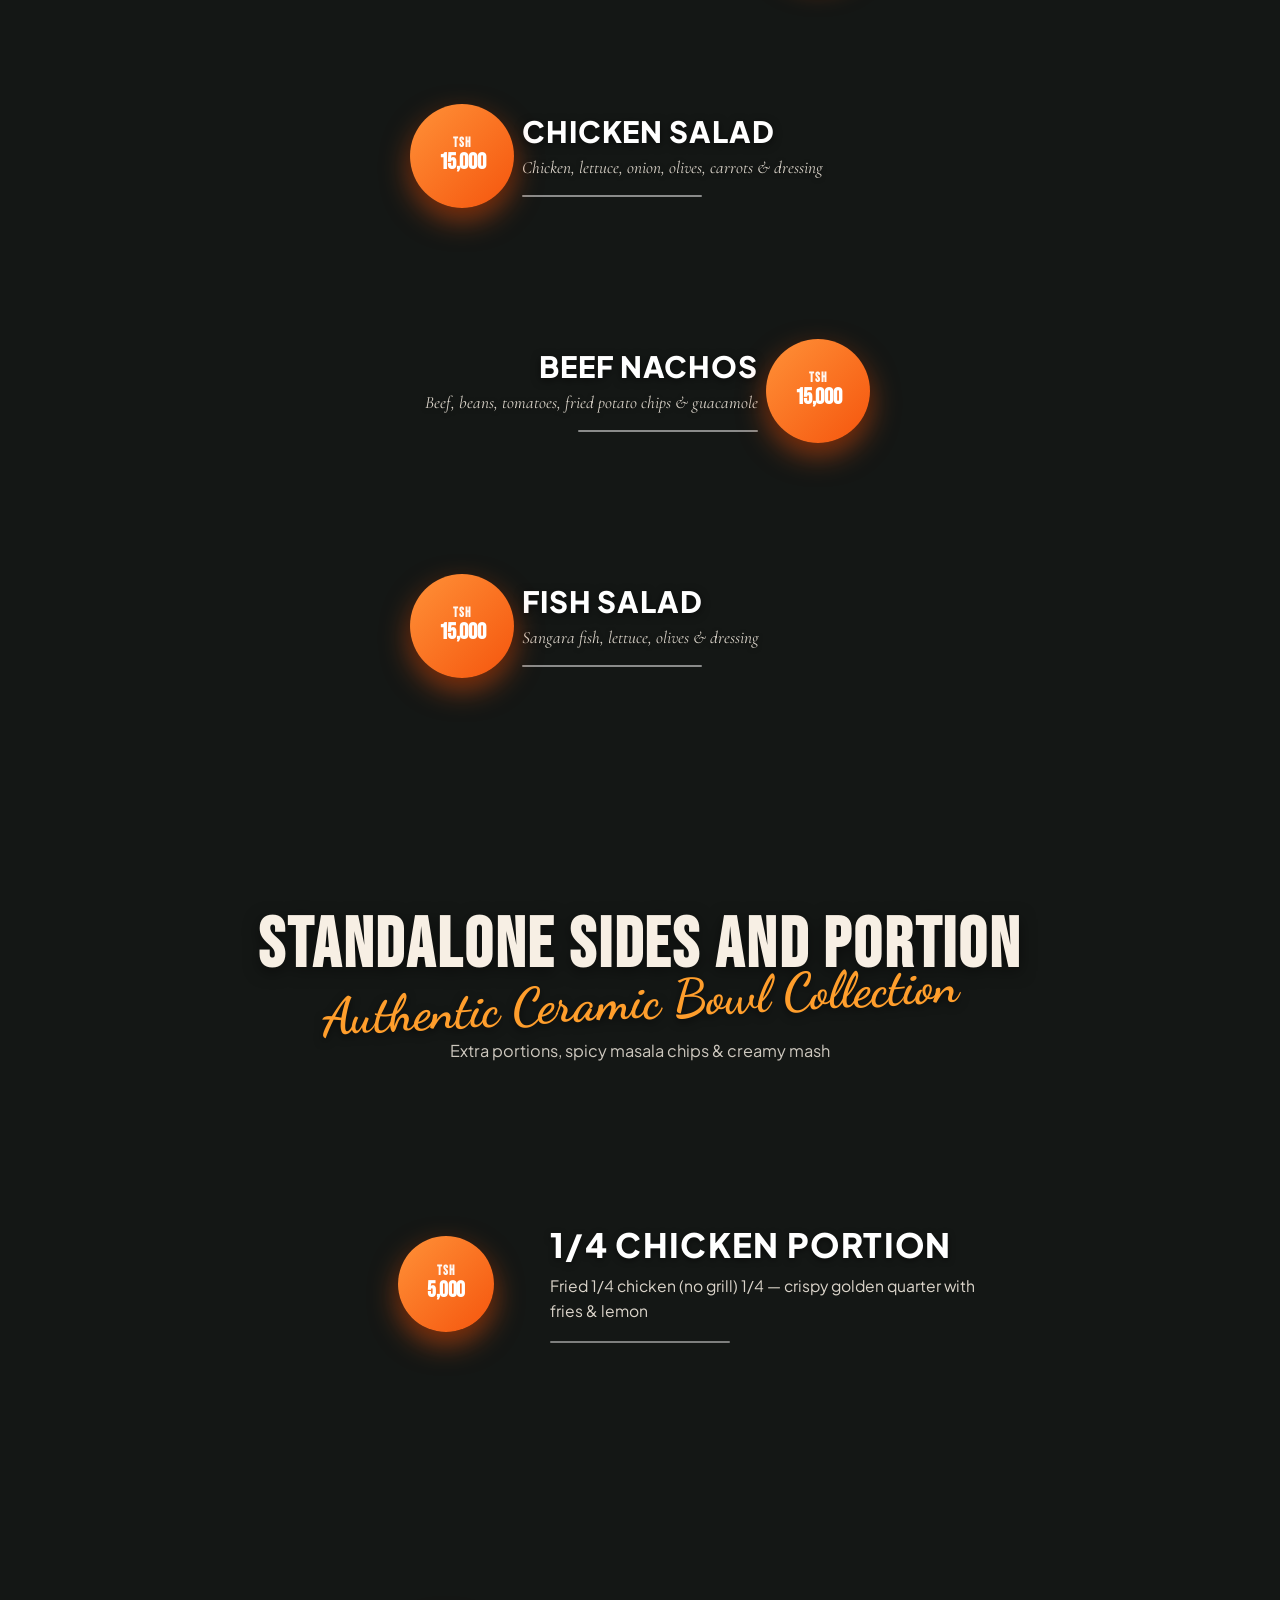
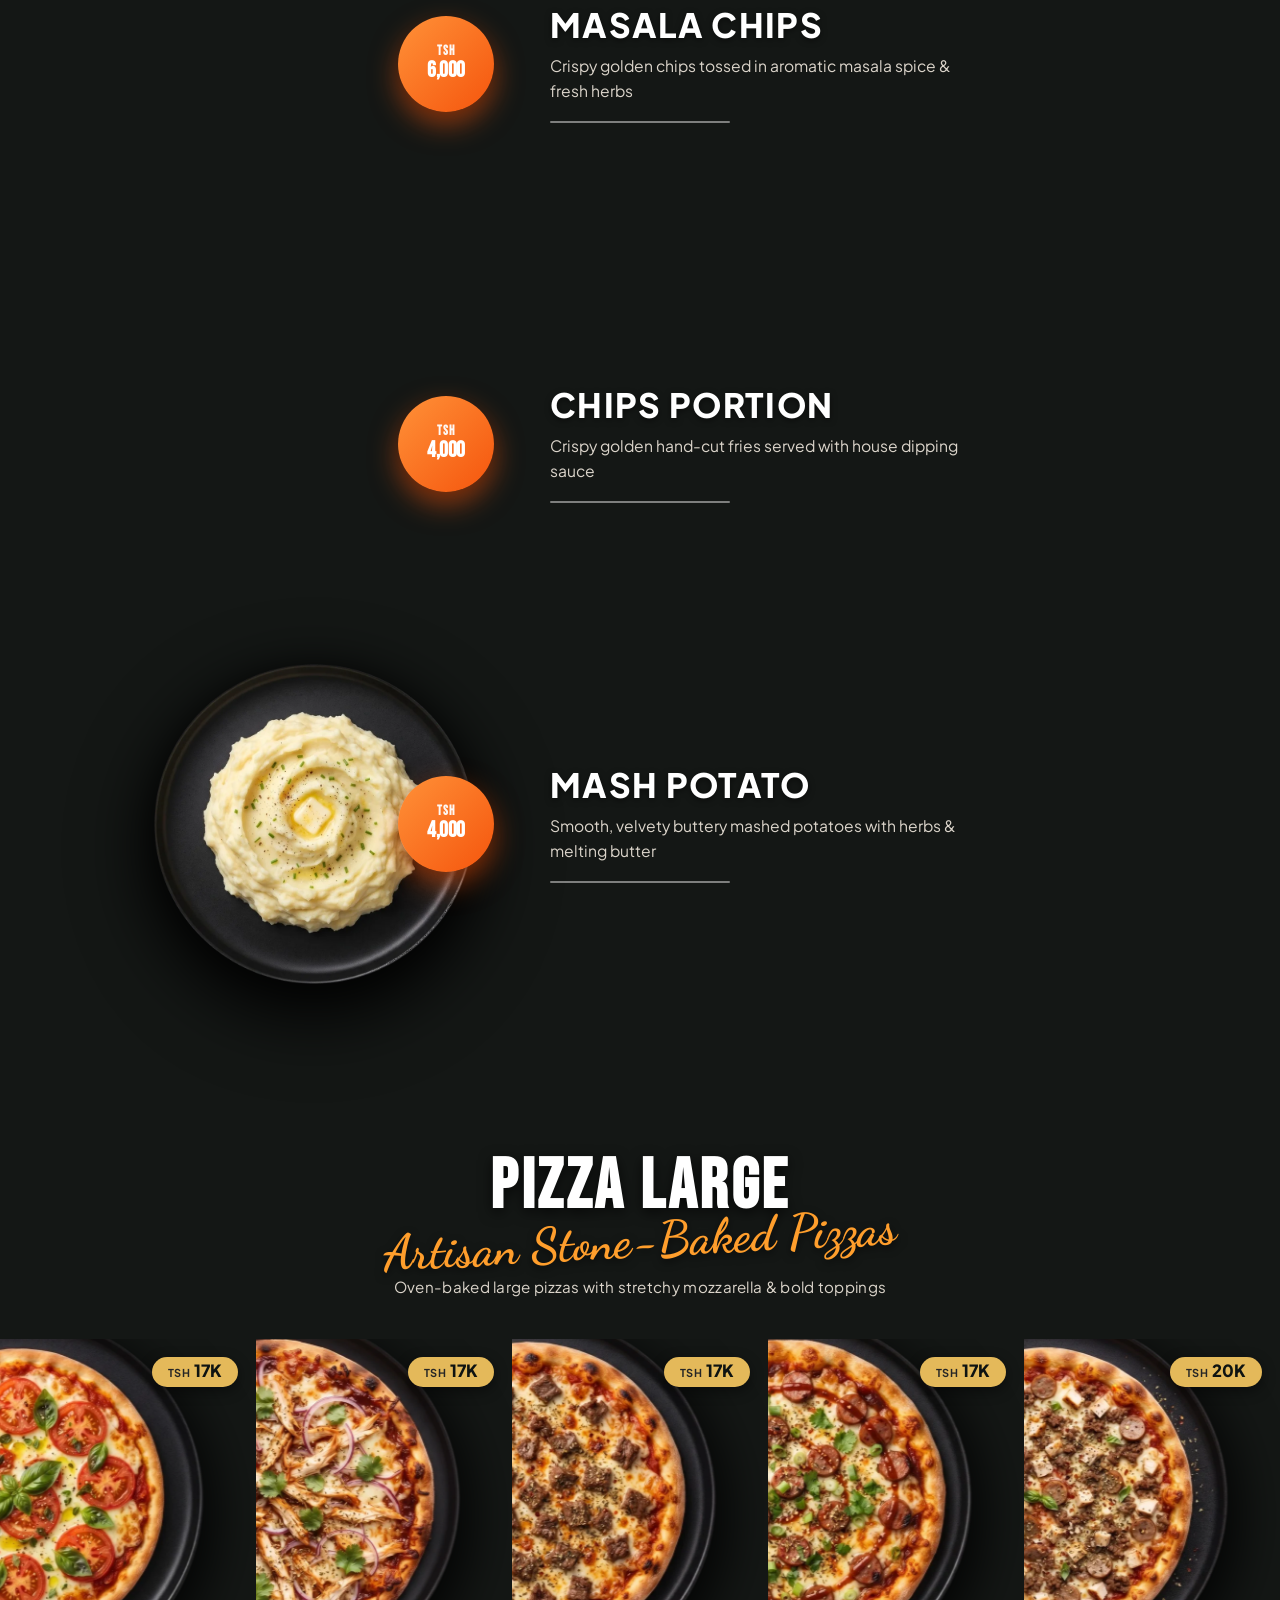
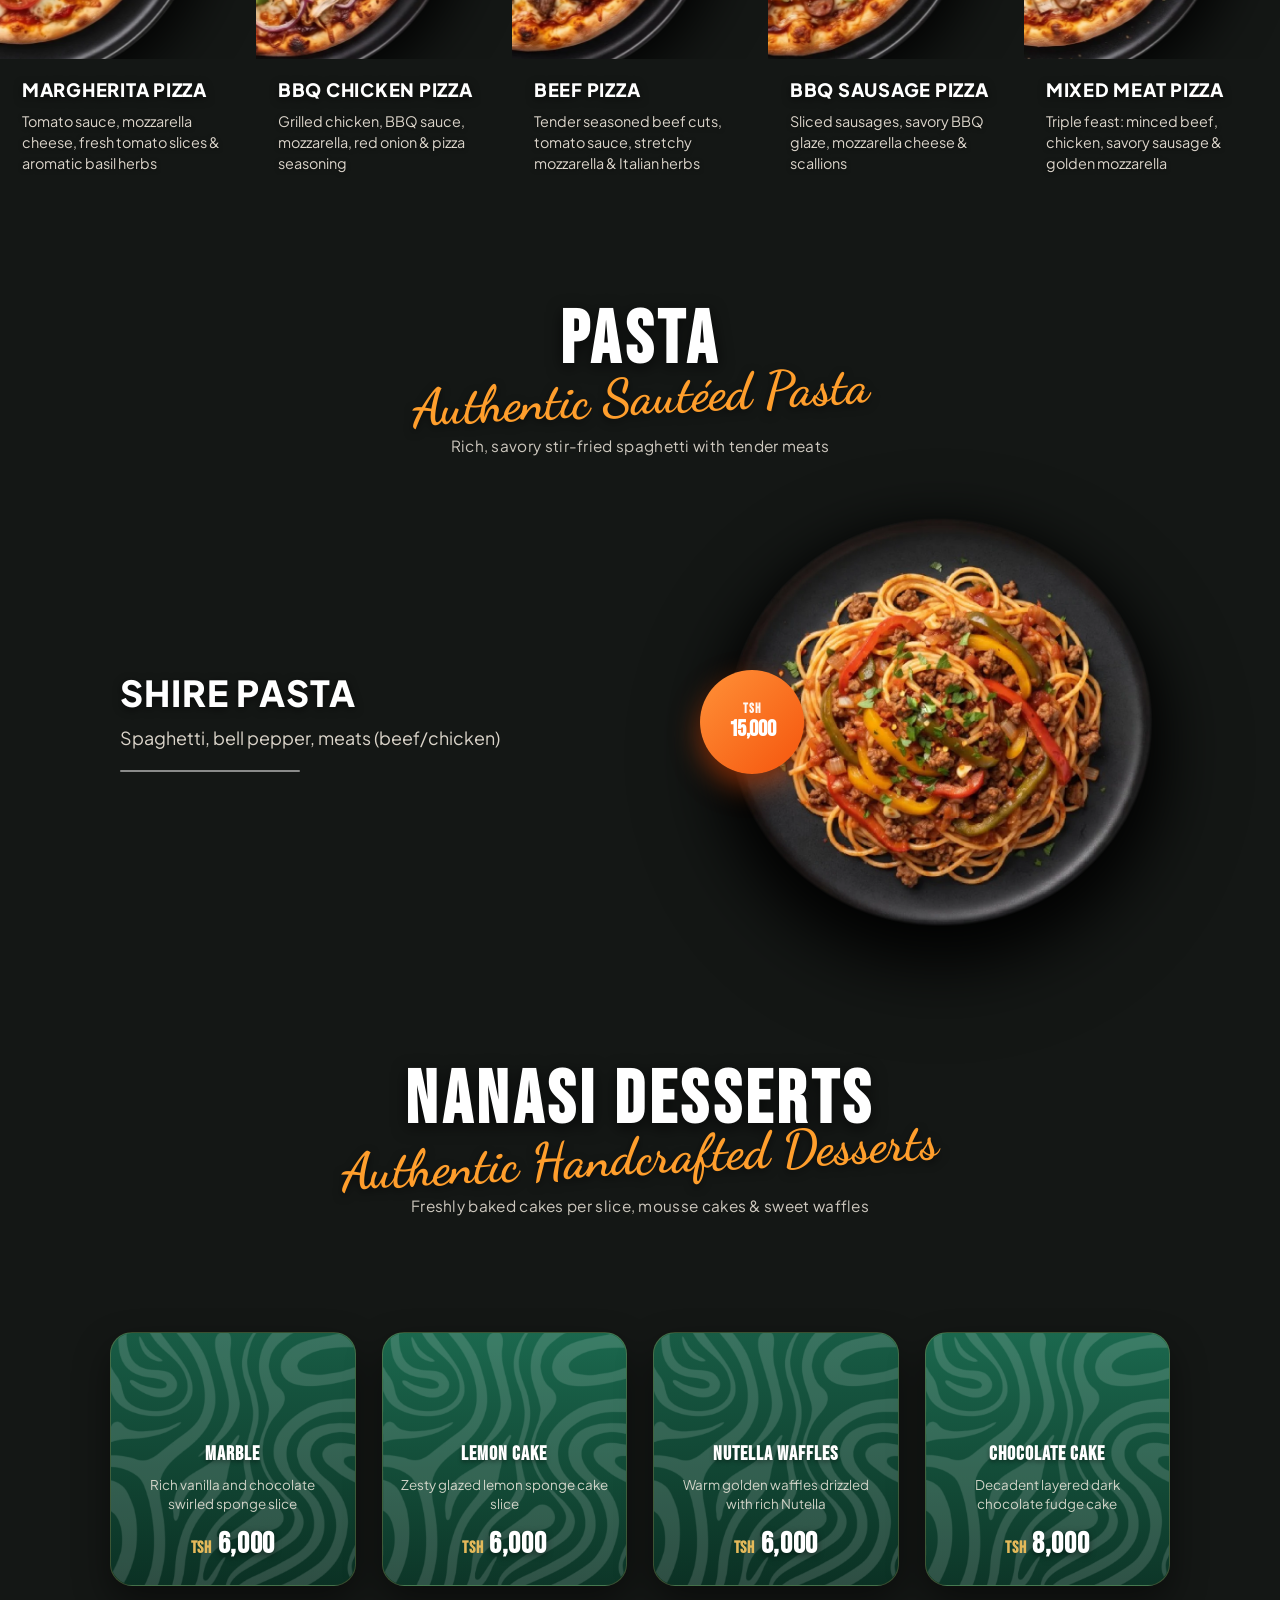
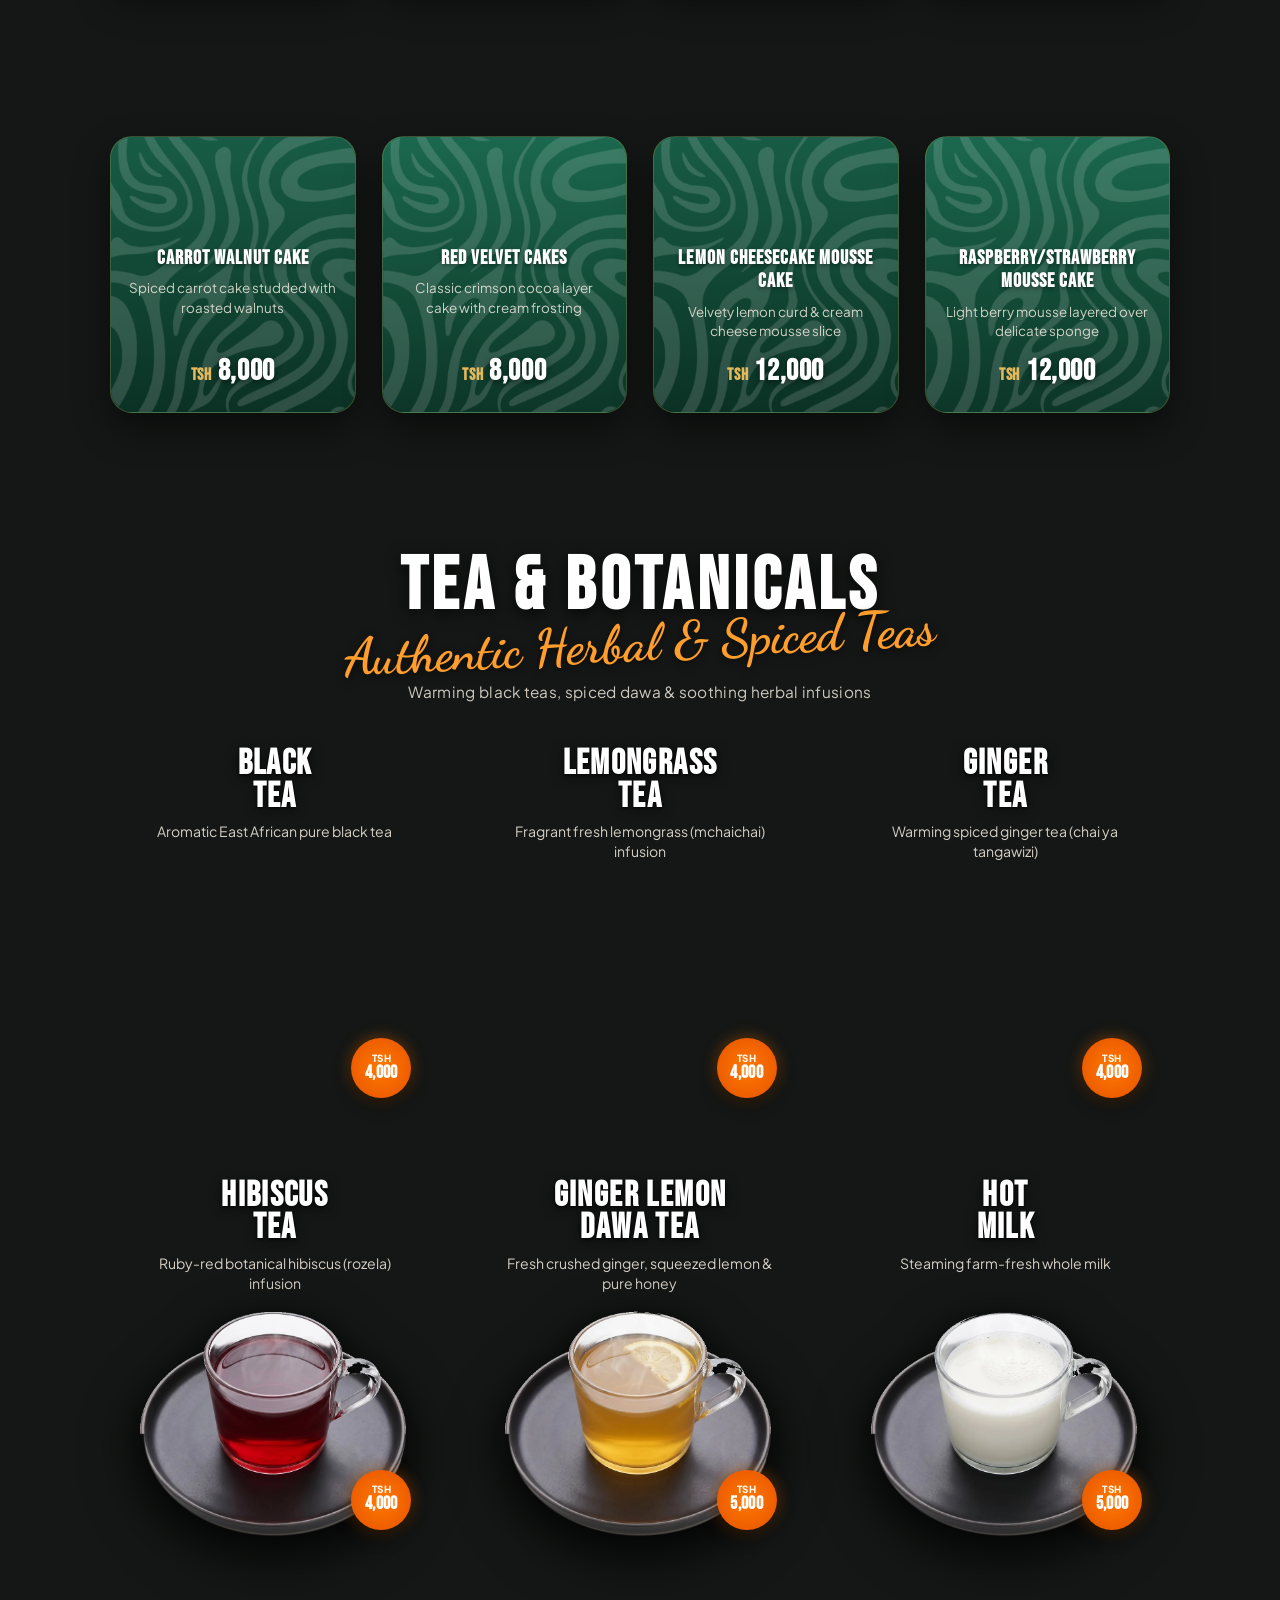
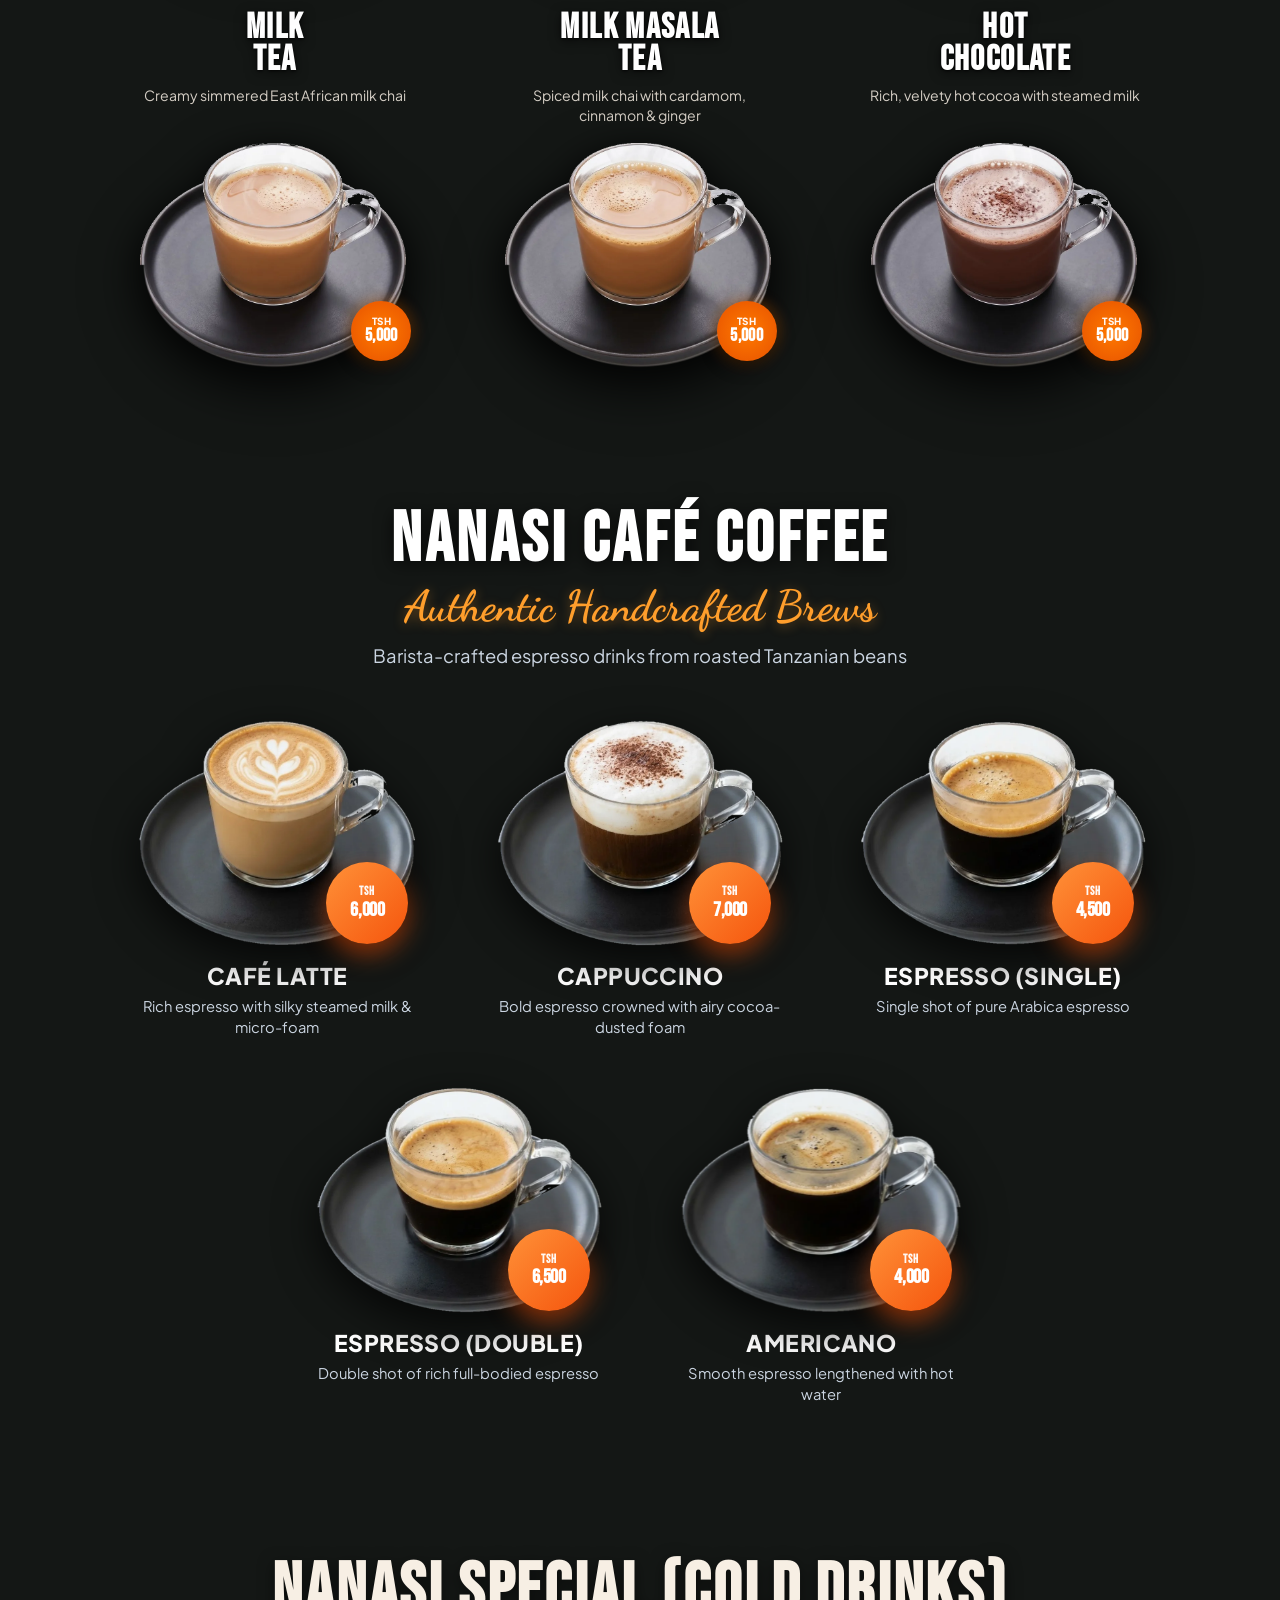
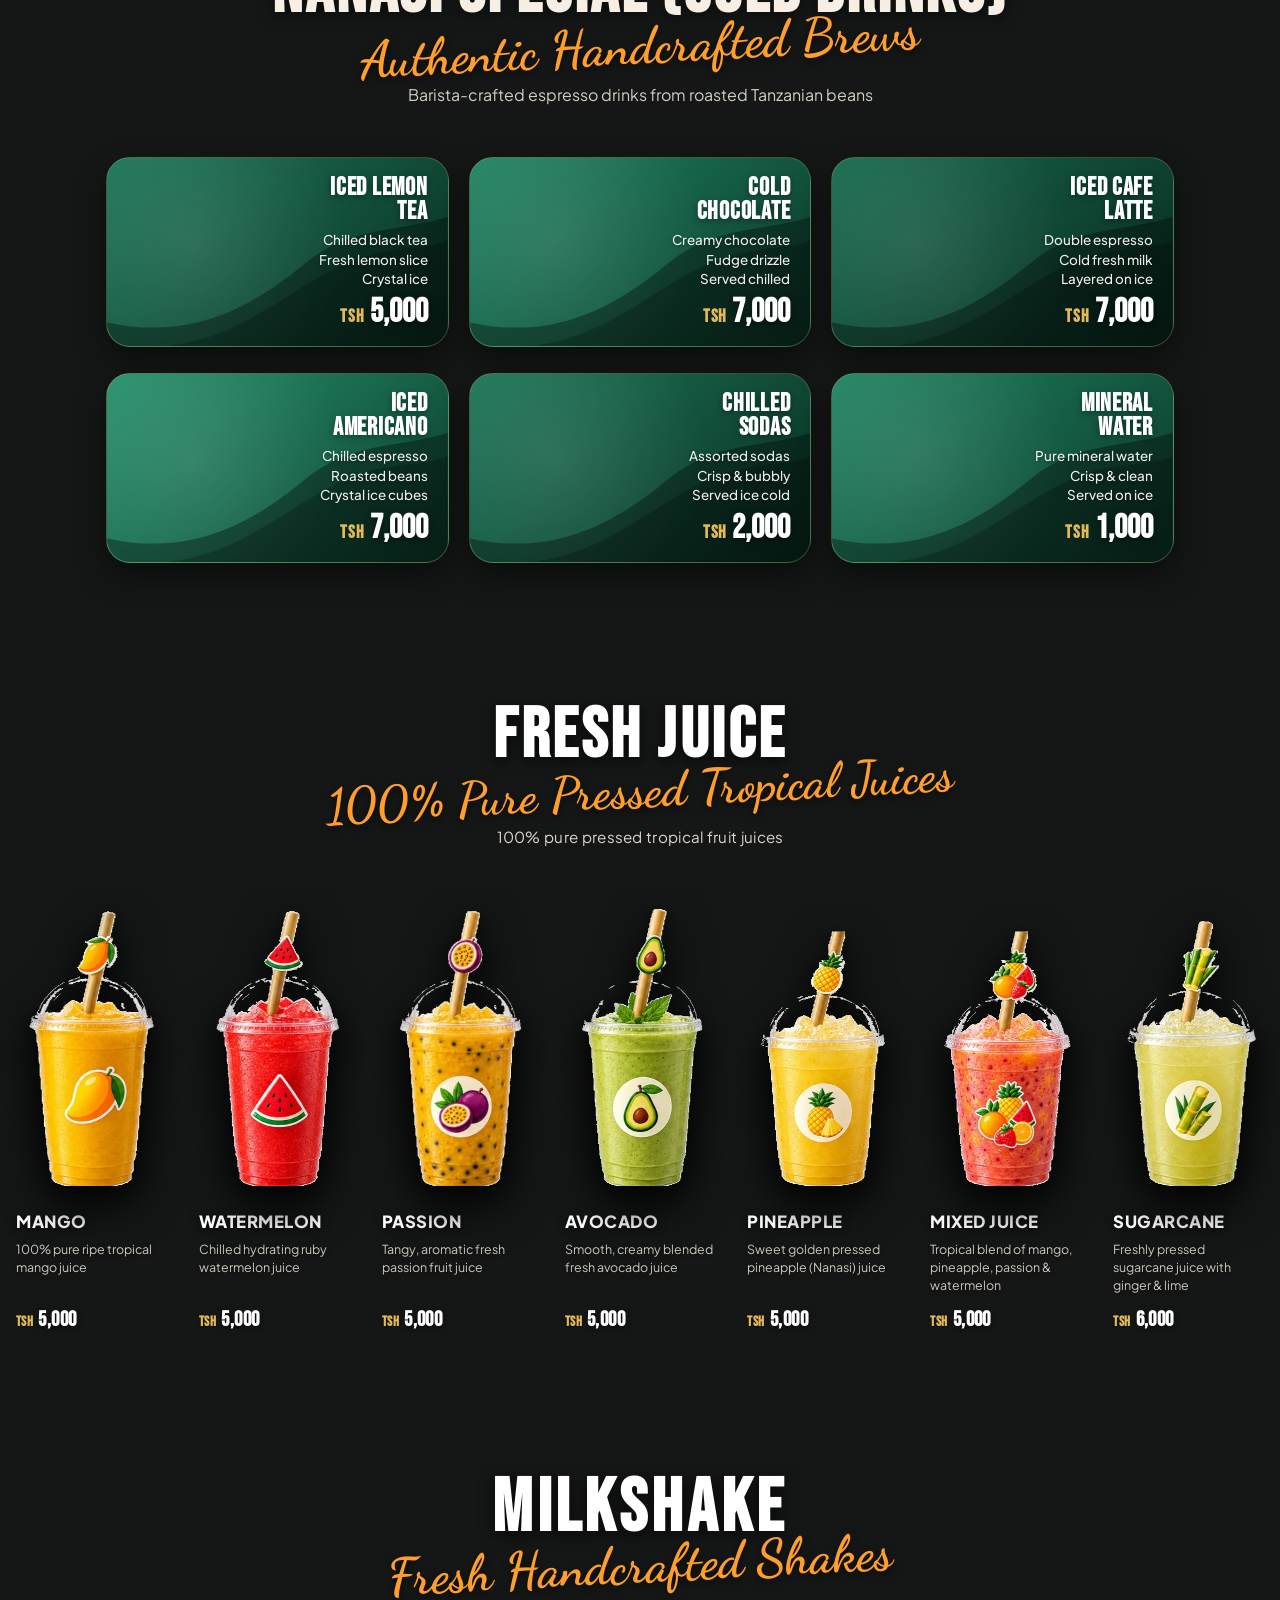
==== commit 24e2b888: "perf: non-render-blocking Google Fonts and 2x faster luxury splash dismissal for instant page load" ====
--- a/index.html
+++ b/index.html
@@ -12,10 +12,14 @@
   <meta name="description" content="Official Digital Menu of NANASI CAFE (BITE . SIP . SMILE) at Survey Complex, University Road, Dar es Salaam. Built in Nanasi Deep Green, Gold, Brown & Cream." />
   <meta name="theme-color" content="#0F3D2E" />
 
-  <!-- Google Fonts -->
+  <!-- Google Fonts: Asynchronous & Non-Render-Blocking -->
   <link rel="preconnect" href="https://fonts.googleapis.com" />
   <link rel="preconnect" href="https://fonts.gstatic.com" crossorigin />
-  <link href="https://fonts.googleapis.com/css2?family=Almendra:ital,wght@0,700;1,700&family=Bebas+Neue&family=Cormorant+Garamond:ital,wght@1,700&family=Dancing+Script:wght@700&family=MedievalSharp&family=Pirata+One&family=Plus+Jakarta+Sans:wght@400;600;700;800&display=swap" rel="stylesheet" />
+  <link rel="preload" as="style" href="https://fonts.googleapis.com/css2?family=Almendra:ital,wght@0,700;1,700&family=Bebas+Neue&family=Cormorant+Garamond:ital,wght@1,700&family=Dancing+Script:wght@700&family=MedievalSharp&family=Pirata+One&family=Plus+Jakarta+Sans:wght@400;600;700;800&display=swap" />
+  <link href="https://fonts.googleapis.com/css2?family=Almendra:ital,wght@0,700;1,700&family=Bebas+Neue&family=Cormorant+Garamond:ital,wght@1,700&family=Dancing+Script:wght@700&family=MedievalSharp&family=Pirata+One&family=Plus+Jakarta+Sans:wght@400;600;700;800&display=swap" rel="stylesheet" media="print" onload="this.media='all'" />
+  <noscript>
+    <link href="https://fonts.googleapis.com/css2?family=Almendra:ital,wght@0,700;1,700&family=Bebas+Neue&family=Cormorant+Garamond:ital,wght@1,700&family=Dancing+Script:wght@700&family=MedievalSharp&family=Pirata+One&family=Plus+Jakarta+Sans:wght@400;600;700;800&display=swap" rel="stylesheet" />
+  </noscript>
 
   <!-- Resource Hints & Preload for Instant Loading -->
   <link rel="dns-prefetch" href="https://fonts.googleapis.com" />
@@ -67,12 +71,13 @@
         splash.classList.add("splash-fade-out");
         setTimeout(function () {
           splash.style.display = "none";
-        }, 500);
+        }, 320);
       }
-      setTimeout(dismissSplash, 1250);
+      setTimeout(dismissSplash, 680);
       window.addEventListener("touchstart", dismissSplash, { once: true, passive: true });
       window.addEventListener("click", dismissSplash, { once: true });
       window.addEventListener("keydown", dismissSplash, { once: true });
+      window.addEventListener("scroll", dismissSplash, { once: true, passive: true });
     })();
   </script>
 
--- a/styles.css
+++ b/styles.css
@@ -1,3 +1,46 @@
+/* ==========================================================================
+   GLOBAL MOBILE TAP & TOUCH HIGHLIGHT FIX
+   Prevents default blue/gray overlay boxes when tapping dishes, plates & buttons
+   ========================================================================== */
+*,
+*::before,
+*::after {
+  -webkit-tap-highlight-color: transparent !important;
+}
+
+img,
+svg,
+a,
+button,
+[data-item-id],
+[data-showcase-sec],
+.bites-card,
+.soup-card,
+.special-plate-col,
+.platter-card,
+.chips-meats-card,
+.salad-plate-col,
+.standalone-plate-col,
+.pasta-plate-col,
+.dessert-card,
+.jimbo-card,
+.coffee-card,
+.cold-drink-bites-card,
+.tea-jimbo-card,
+.juice-col-panel,
+.milkshake-card,
+.pizza-col-panel,
+.smoothie-cup-col,
+.special-dish-row,
+.standalone-dish-row,
+.pasta-dish-row,
+.salad-dish-row {
+  -webkit-tap-highlight-color: transparent !important;
+  -webkit-touch-callout: none !important;
+  user-select: none !important;
+  -webkit-user-select: none !important;
+}
+
 /* ==========================================================================
    LUXURY BRAND SPLASH SCREEN ANIMATION
    Nanasi Deep Green (#0B2B20 / #05140E) & Warm Gold (#E5BA58)
@@ -17,13 +60,13 @@
   overflow: hidden;
   user-select: none;
   -webkit-user-select: none;
-  transition: opacity 0.48s cubic-bezier(0.4, 0, 0.2, 1), transform 0.48s cubic-bezier(0.4, 0, 0.2, 1), visibility 0.48s;
+  transition: opacity 0.32s cubic-bezier(0.4, 0, 0.2, 1), transform 0.32s cubic-bezier(0.4, 0, 0.2, 1), visibility 0.32s;
   will-change: opacity, transform;
 }
 
 .nanasi-splash-screen.splash-fade-out {
   opacity: 0;
-  transform: scale(1.05);
+  transform: scale(1.03);
   pointer-events: none;
   visibility: hidden;
 }
@@ -39,12 +82,12 @@
 
 .splash-logo-wrapper {
   position: relative;
-  width: 90px;
-  height: 112px;
+  width: 82px;
+  height: 102px;
   display: flex;
   align-items: center;
   justify-content: center;
-  margin-bottom: 20px;
+  margin-bottom: 16px;
 }
 
 .splash-halo-glow {
@@ -53,7 +96,7 @@
   border-radius: 50%;
   background: radial-gradient(circle, rgba(229, 186, 88, 0.35) 0%, rgba(229, 186, 88, 0.1) 45%, rgba(0, 0, 0, 0) 70%);
   filter: blur(16px);
-  animation: splashHaloPulse 2.2s ease-in-out infinite alternate;
+  animation: splashHaloPulse 1.8s ease-in-out infinite alternate;
   pointer-events: none;
 }
 
@@ -63,12 +106,12 @@
 }
 
 .nanasi-splash-logo {
-  width: 90px;
-  height: 112px;
+  width: 82px;
+  height: 102px;
   position: relative;
   z-index: 2;
   filter: drop-shadow(0 4px 16px rgba(0, 0, 0, 0.6)) drop-shadow(0 0 14px rgba(229, 186, 88, 0.4));
-  animation: splashLogoScale 1.1s cubic-bezier(0.16, 1, 0.3, 1) forwards;
+  animation: splashLogoScale 0.65s cubic-bezier(0.16, 1, 0.3, 1) forwards;
 }
 
 @keyframes splashLogoScale {
@@ -82,25 +125,25 @@
 .splash-leaf {
   stroke-dasharray: 120;
   stroke-dashoffset: 120;
-  animation: splashDrawStroke 0.8s cubic-bezier(0.22, 1, 0.36, 1) 0.08s forwards;
+  animation: splashDrawStroke 0.45s cubic-bezier(0.22, 1, 0.36, 1) 0.04s forwards;
 }
 
 .splash-stem {
   stroke-dasharray: 45;
   stroke-dashoffset: 45;
-  animation: splashDrawStroke 0.6s cubic-bezier(0.22, 1, 0.36, 1) 0.15s forwards;
+  animation: splashDrawStroke 0.35s cubic-bezier(0.22, 1, 0.36, 1) 0.08s forwards;
 }
 
 .splash-bean {
   stroke-dasharray: 260;
   stroke-dashoffset: 260;
-  animation: splashDrawStroke 0.95s cubic-bezier(0.22, 1, 0.36, 1) 0.1s forwards;
+  animation: splashDrawStroke 0.52s cubic-bezier(0.22, 1, 0.36, 1) 0.05s forwards;
 }
 
 .splash-seam {
   stroke-dasharray: 105;
   stroke-dashoffset: 105;
-  animation: splashDrawStroke 0.8s cubic-bezier(0.22, 1, 0.36, 1) 0.22s forwards;
+  animation: splashDrawStroke 0.45s cubic-bezier(0.22, 1, 0.36, 1) 0.1s forwards;
 }
 
 @keyframes splashDrawStroke {
@@ -113,11 +156,11 @@
   display: flex;
   flex-direction: column;
   align-items: center;
-  animation: splashTextFadeIn 0.8s ease-out 0.3s backwards;
+  animation: splashTextFadeIn 0.45s ease-out 0.12s backwards;
 }
 
 @keyframes splashTextFadeIn {
-  from { opacity: 0; transform: translateY(10px); }
+  from { opacity: 0; transform: translateY(8px); }
   to { opacity: 1; transform: translateY(0); }
 }
 
@@ -178,11 +221,11 @@
 }
 
 .splash-loader-bar {
-  width: 140px;
+  width: 130px;
   height: 2.5px;
   background: rgba(255, 255, 255, 0.12);
   border-radius: 999px;
-  margin-top: 26px;
+  margin-top: 22px;
   overflow: hidden;
   position: relative;
 }
@@ -192,7 +235,7 @@
   width: 0%;
   background: linear-gradient(90deg, #E5BA58, #FFF5EA);
   border-radius: 999px;
-  animation: splashProgressFill 1.15s cubic-bezier(0.2, 0.8, 0.25, 1) forwards;
+  animation: splashProgressFill 0.65s cubic-bezier(0.2, 0.8, 0.25, 1) forwards;
   box-shadow: 0 0 10px rgba(229, 186, 88, 0.8);
 }
 
@@ -4145,13 +4188,18 @@
   }
   .salad-dish-row.layout-plate-left .special-orange-price-badge,
   .salad-dish-row.layout-plate-right .special-orange-price-badge {
-    width: 70px;
-    height: 70px;
-    right: -8px !important;
+    width: 58px;
+    height: 58px;
+    right: -6px !important;
     left: auto !important;
   }
+  .salad-dish-row .special-orange-price-badge .badge-curr {
+    font-size: 0.58rem;
+    letter-spacing: 0.05em;
+    margin-bottom: 1px;
+  }
   .salad-dish-row .special-orange-price-badge .badge-val {
-    font-size: 1.05rem;
+    font-size: 0.88rem;
   }
 }
 
@@ -4174,6 +4222,47 @@
   .salad-dish-ingredients {
     font-size: 0.78rem;
     line-height: 1.25;
+  }
+  .salad-dish-row.layout-plate-left .special-orange-price-badge,
+  .salad-dish-row.layout-plate-right .special-orange-price-badge {
+    width: 48px;
+    height: 48px;
+    right: -4px !important;
+    left: auto !important;
+  }
+  .salad-dish-row .special-orange-price-badge .badge-curr {
+    font-size: 0.52rem;
+    letter-spacing: 0.04em;
+    margin-bottom: 0;
+  }
+  .salad-dish-row .special-orange-price-badge .badge-val {
+    font-size: 0.76rem;
+  }
+}
+
+@media (max-width: 360px) {
+  .salad-dish-row.layout-plate-right {
+    grid-template-columns: 1fr 100px;
+    gap: 8px;
+  }
+  .salad-dish-row.layout-plate-left {
+    grid-template-columns: 100px 1fr;
+    gap: 8px;
+  }
+  .salad-plate-stage {
+    width: 100px;
+    height: 100px;
+  }
+  .salad-dish-row .special-orange-price-badge {
+    width: 42px;
+    height: 42px;
+    right: -3px !important;
+  }
+  .salad-dish-row .special-orange-price-badge .badge-curr {
+    font-size: 0.46rem;
+  }
+  .salad-dish-row .special-orange-price-badge .badge-val {
+    font-size: 0.70rem;
   }
 }
 
